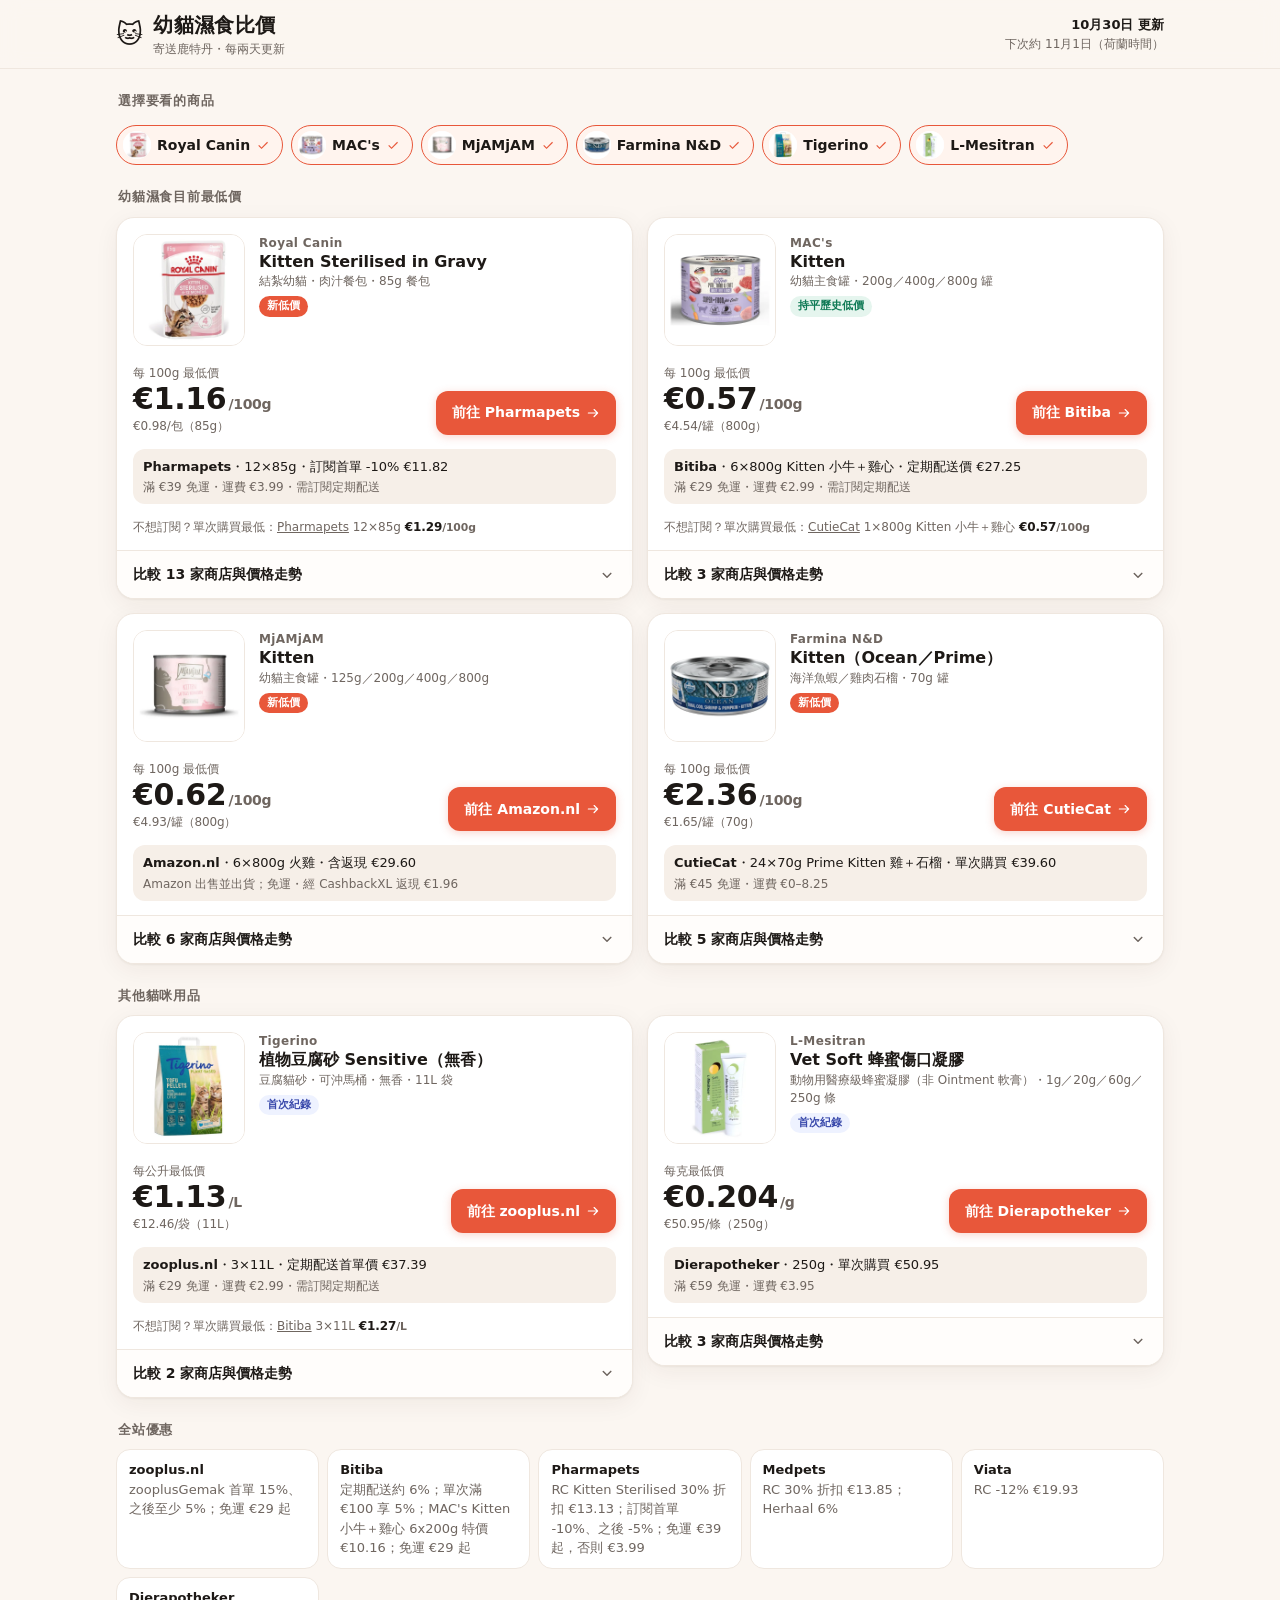
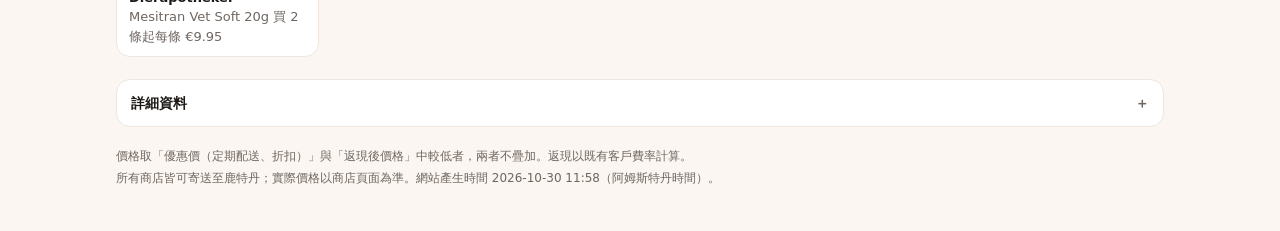
==== docs/index.html @ f4fe1ab0 "更新價格 2026-10-30" ====
<!doctype html>
<html lang="zh-Hant-TW">
<head>
<meta charset="utf-8">
<meta name="viewport" content="width=device-width,initial-scale=1,viewport-fit=cover">
<title>幼貓濕食比價｜每兩天更新</title>
<meta name="130d71a55195f45" content="bb93932e8c13df0b96f4deea7f7178f3" />
<meta name="description" content="追蹤荷蘭各大寵物網店的幼貓濕食價格，每兩天更新一次。最後更新：2026年10月30日">
<meta name="theme-color" content="#fff7f2">
<link rel="icon" href="data:image/svg+xml,<svg xmlns='http://www.w3.org/2000/svg' viewBox='0 0 100 100'><text y='.9em' font-size='90'>🐱</text></svg>">
<link rel="stylesheet" href="assets/style.css?v=202610301158">
</head>
<body>
<header class="top">
  <div class="wrap">
    <div class="brand"><span class="logo" aria-hidden="true">🐱</span><div><h1>幼貓濕食比價</h1><p class="sub">寄送鹿特丹・每兩天更新</p></div></div>
    <div class="updated" id="updated"></div>
  </div>
</header>
<main class="wrap" id="app"><noscript>請開啟 JavaScript 以檢視價格。</noscript></main>
<footer class="wrap foot" id="foot"></footer>
<script id="site-data" type="application/json">{"title":"幼貓濕食比價","updated":"2026-10-30","updated_zh":"2026年10月30日","next_zh":"11月1日","generated_zh":"2026-10-30 11:58","location":"鹿特丹","products":[{"id":"rc_kitten_sterilised_gravy","brand":"Royal Canin","name":"Kitten Sterilised in Gravy","desc":"結紮幼貓・肉汁餐包","pack":"85g 餐包","unit_word":"包","base":"100g","group":"food","image":"assets/products/rc_kitten_sterilised_gravy.webp","date":"2026-10-30","best":{"shop":"Pharmapets","variant":"12x85g","units":12,"unit_g":85,"list_price":13.13,"price":11.82,"unit":0.985,"per100g":1.159,"pb":1.159,"size":"85g","basis":"訂閱首單 -10%","autoship":true,"one_time_unit":1.094,"one_time_per100g":1.287,"one_time_pb":1.287,"conditions":["滿 €39 免運・運費 €3.99","需訂閱定期配送"],"new_customer":null,"in_stock":true,"verified":true,"status":"verified","url":"https://www.pharmapets.nl/royal-canin-kitten-sterilised-12x-85gr.html","detail":"30% 折扣（原價 €18.75）；10/27 缺貨，10/30 有貨"},"one_time_best":{"shop":"Pharmapets","variant":"12x85g","unit":1.094,"unit_g":85,"url":"https://www.pharmapets.nl/royal-canin-kitten-sterilised-12x-85gr.html","per100g":1.287,"pb":1.287},"badge":{"kind":"new_low","text":"新低價","prev":1.275},"history":[{"date":"2026-10-25","unit":1.319,"per100g":1.552,"pb":1.552,"one_time_unit":1.402},{"date":"2026-10-27","unit":1.083,"per100g":1.275,"pb":1.275,"one_time_unit":1.116},{"date":"2026-10-30","unit":0.985,"per100g":1.159,"pb":1.159,"one_time_unit":1.094}],"offers":[{"shop":"Pharmapets","variant":"12x85g","units":12,"unit_g":85,"list_price":13.13,"price":11.82,"unit":0.985,"per100g":1.159,"pb":1.159,"size":"85g","basis":"訂閱首單 -10%","autoship":true,"one_time_unit":1.094,"one_time_per100g":1.287,"one_time_pb":1.287,"conditions":["滿 €39 免運・運費 €3.99","需訂閱定期配送"],"new_customer":null,"in_stock":true,"verified":true,"status":"verified","url":"https://www.pharmapets.nl/royal-canin-kitten-sterilised-12x-85gr.html","detail":"30% 折扣（原價 €18.75）；10/27 缺貨，10/30 有貨"},{"shop":"Medpets","variant":"12x85g","units":12,"unit_g":85,"list_price":13.85,"price":13.0,"unit":1.083,"per100g":1.275,"pb":1.275,"size":"85g","basis":"定期訂購價","autoship":true,"one_time_unit":1.116,"one_time_per100g":1.313,"one_time_pb":1.313,"conditions":["滿 €69 免運・運費 €3.95・最低訂單 €14.95","需訂閱定期配送"],"new_customer":null,"in_stock":true,"verified":true,"status":"verified","url":"https://www.medpets.nl/royal-canin-kitten-sterilised-gravy-maaltijdzakje","detail":"30% 折扣（原價約 €19.79）；最低訂單 €14.95 → 單買 1 盒不能下單"},{"shop":"zooplus.nl","variant":"48x85g","units":48,"unit_g":85,"list_price":76.49,"price":65.02,"unit":1.355,"per100g":1.594,"pb":1.594,"size":"85g","basis":"定期配送首單價","autoship":true,"one_time_unit":1.576,"one_time_per100g":1.854,"one_time_pb":1.854,"conditions":["滿 €29 免運・運費 €2.99","需訂閱定期配送"],"new_customer":{"portal":"CashbackXL","rate_pct":10.0,"unit":1.462,"price":70.17,"per100g":1.72,"pb":1.72},"in_stock":true,"verified":true,"status":"verified","url":"https://www.zooplus.nl/shop/katten/kattenvoer_blik/royal_canin/kitten/1200123","detail":""},{"shop":"Petgamma","variant":"12x85g","units":12,"unit_g":85,"list_price":17.55,"price":16.67,"unit":1.389,"per100g":1.634,"pb":1.634,"size":"85g","basis":"定期配送價","autoship":true,"one_time_unit":1.402,"one_time_per100g":1.649,"one_time_pb":1.649,"conditions":["滿 €50 免運","需訂閱定期配送"],"new_customer":null,"in_stock":true,"verified":true,"status":"verified","url":"https://www.petgamma.com/nl/p/12x-kitten-sterilised-gravy-kattenvoer-nat-85-gr","detail":""},{"shop":"zooplus.nl","variant":"24x85g","units":24,"unit_g":85,"list_price":39.49,"price":33.57,"unit":1.399,"per100g":1.646,"pb":1.646,"size":"85g","basis":"定期配送首單價","autoship":true,"one_time_unit":1.628,"one_time_per100g":1.915,"one_time_pb":1.915,"conditions":["滿 €29 免運・運費 €2.99","需訂閱定期配送"],"new_customer":{"portal":"CashbackXL","rate_pct":10.0,"unit":1.51,"price":36.23,"per100g":1.776,"pb":1.776},"in_stock":true,"verified":true,"status":"verified","url":"https://www.zooplus.nl/shop/katten/kattenvoer_blik/royal_canin/kitten/1200123","detail":""},{"shop":"zooplus.nl","variant":"12x85g","units":12,"unit_g":85,"list_price":19.79,"price":16.82,"unit":1.402,"per100g":1.649,"pb":1.649,"size":"85g","basis":"定期配送首單價","autoship":true,"one_time_unit":1.631,"one_time_per100g":1.919,"one_time_pb":1.919,"conditions":["滿 €29 免運・運費 €2.99","需訂閱定期配送"],"new_customer":{"portal":"CashbackXL","rate_pct":10.0,"unit":1.512,"price":18.15,"per100g":1.779,"pb":1.779},"in_stock":true,"verified":true,"status":"verified","url":"https://www.zooplus.nl/shop/katten/kattenvoer_blik/royal_canin/kitten/1200123","detail":""},{"shop":"Bitiba","variant":"48x85g","units":48,"unit_g":85,"list_price":73.69,"price":69.27,"unit":1.443,"per100g":1.698,"pb":1.698,"size":"85g","basis":"定期配送價","autoship":true,"one_time_unit":1.535,"one_time_per100g":1.806,"one_time_pb":1.806,"conditions":["滿 €29 免運・運費 €2.99","需訂閱定期配送"],"new_customer":null,"in_stock":true,"verified":true,"status":"verified","url":"https://www.bitiba.nl/shop/katten/kattenvoer_blik/royal_canin/kitten/1200128","detail":""},{"shop":"Bitiba","variant":"24x85g","units":24,"unit_g":85,"list_price":37.29,"price":35.05,"unit":1.46,"per100g":1.718,"pb":1.718,"size":"85g","basis":"定期配送價","autoship":true,"one_time_unit":1.554,"one_time_per100g":1.828,"one_time_pb":1.828,"conditions":["滿 €29 免運・運費 €2.99","需訂閱定期配送"],"new_customer":null,"in_stock":true,"verified":true,"status":"verified","url":"https://www.bitiba.nl/shop/katten/kattenvoer_blik/royal_canin/kitten/1200128","detail":""},{"shop":"Bitiba","variant":"12x85g","units":12,"unit_g":85,"list_price":18.99,"price":17.85,"unit":1.488,"per100g":1.75,"pb":1.75,"size":"85g","basis":"定期配送價","autoship":true,"one_time_unit":1.582,"one_time_per100g":1.861,"one_time_pb":1.861,"conditions":["滿 €29 免運・運費 €2.99","需訂閱定期配送"],"new_customer":null,"in_stock":true,"verified":true,"status":"verified","url":"https://www.bitiba.nl/shop/katten/kattenvoer_blik/royal_canin/kitten/1200128","detail":""},{"shop":"Brekz","variant":"48x85g","units":48,"unit_g":85,"list_price":76.35,"price":76.35,"unit":1.591,"per100g":1.871,"pb":1.871,"size":"85g","basis":"單次購買","autoship":false,"one_time_unit":null,"one_time_per100g":null,"one_time_pb":null,"conditions":["滿 €35 免運"],"new_customer":null,"in_stock":true,"verified":true,"status":"verified","url":"https://www.brekz.nl/royal-canin-nat-kattenvoer/royal-canin-kitten-sterilised-in-gravy-natvoer-kat-85-g.html","detail":""},{"shop":"Pets Place","variant":"12x85g","units":12,"unit_g":85,"list_price":19.95,"price":19.15,"unit":1.596,"per100g":1.877,"pb":1.877,"size":"85g","basis":"含返現","autoship":false,"one_time_unit":null,"one_time_per100g":null,"one_time_pb":null,"conditions":["滿 €39 免運","經 ShopBuddies 返現 €0.80"],"new_customer":null,"in_stock":true,"verified":true,"status":"verified","url":"https://www.petsplace.nl/royal-canin-kitten-sterilised-gravy-kitten-kattenvoer-9003579007129-pps","detail":"Kies en mix 3+1 gratis"},{"shop":"Brekz","variant":"24x85g","units":24,"unit_g":85,"list_price":39.19,"price":39.19,"unit":1.633,"per100g":1.921,"pb":1.921,"size":"85g","basis":"單次購買","autoship":false,"one_time_unit":null,"one_time_per100g":null,"one_time_pb":null,"conditions":["滿 €35 免運"],"new_customer":null,"in_stock":true,"verified":true,"status":"verified","url":"https://www.brekz.nl/royal-canin-nat-kattenvoer/royal-canin-kitten-sterilised-in-gravy-natvoer-kat-85-g.html","detail":""},{"shop":"Viata","variant":"12x85g","units":12,"unit_g":85,"list_price":19.93,"price":19.93,"unit":1.661,"per100g":1.954,"pb":1.954,"size":"85g","basis":"單次購買","autoship":false,"one_time_unit":null,"one_time_per100g":null,"one_time_pb":null,"conditions":["滿 €49 免運"],"new_customer":null,"in_stock":true,"verified":true,"status":"verified","url":"https://www.viata.nl/royal-canin-feline-sterilised-kitten-versheidszakjes-12x85-g-nl","detail":"-12%（原價 €22.75）"},{"shop":"Brekz","variant":"12x85g","units":12,"unit_g":85,"list_price":19.99,"price":19.99,"unit":1.666,"per100g":1.96,"pb":1.96,"size":"85g","basis":"單次購買","autoship":false,"one_time_unit":null,"one_time_per100g":null,"one_time_pb":null,"conditions":["滿 €35 免運"],"new_customer":null,"in_stock":true,"verified":true,"status":"verified","url":"https://www.brekz.nl/royal-canin-nat-kattenvoer/royal-canin-kitten-sterilised-in-gravy-natvoer-kat-85-g.html","detail":""},{"shop":"Intratuin","variant":"12x85g","units":12,"unit_g":85,"list_price":19.99,"price":19.99,"unit":1.666,"per100g":1.96,"pb":1.96,"size":"85g","basis":"單次購買","autoship":false,"one_time_unit":null,"one_time_per100g":null,"one_time_pb":null,"conditions":["滿 €40 免運・運費 €4.95"],"new_customer":null,"in_stock":true,"verified":true,"status":"verified","url":"https://www.intratuin.nl/royal-canin-kattenvoer-in-saus-gesteriliseerde-kittens-85-g-12-stuks.html","detail":"新平台（Yi 10/29 提供）"},{"shop":"Amazon.nl","variant":"48x85g","units":48,"unit_g":85,"list_price":87.67,"price":82.24,"unit":1.713,"per100g":2.016,"pb":2.016,"size":"85g","basis":"含返現","autoship":false,"one_time_unit":null,"one_time_per100g":null,"one_time_pb":null,"conditions":["免運","經 CashbackXL 返現 €5.43"],"new_customer":{"portal":"CashbackXL","rate_pct":15.0,"unit":1.6,"price":76.8,"per100g":1.882,"pb":1.882},"in_stock":true,"verified":true,"status":"verified","url":"https://www.amazon.nl/s?k=royal+canin+kitten+sterilised+gravy","detail":""},{"shop":"Diebo","variant":"12x85g","units":12,"unit_g":85,"list_price":15.95,"price":20.9,"unit":1.742,"per100g":2.049,"pb":2.049,"size":"85g","basis":"含運費","autoship":false,"one_time_unit":null,"one_time_per100g":null,"one_time_pb":null,"conditions":["運費 €4.95"],"new_customer":null,"in_stock":true,"verified":true,"status":"verified","url":"https://www.diebo.nl/royal-canin-kattenvoer-kitten-sterilised-gravy-12-x-85-gr","detail":""},{"shop":"Amazon.nl","variant":"12x85g","units":12,"unit_g":85,"list_price":24.94,"price":23.39,"unit":1.949,"per100g":2.293,"pb":2.293,"size":"85g","basis":"含返現","autoship":false,"one_time_unit":null,"one_time_per100g":null,"one_time_pb":null,"conditions":["免運","經 CashbackXL 返現 €1.55"],"new_customer":{"portal":"CashbackXL","rate_pct":15.0,"unit":1.821,"price":21.85,"per100g":2.142,"pb":2.142},"in_stock":true,"verified":true,"status":"verified","url":"https://www.amazon.nl/s?k=royal+canin+kitten+sterilised+gravy","detail":""},{"shop":"Zoolini","variant":"12x85g","units":12,"unit_g":85,"list_price":23.49,"price":23.49,"unit":1.957,"per100g":2.303,"pb":2.303,"size":"85g","basis":"單次購買","autoship":false,"one_time_unit":null,"one_time_per100g":null,"one_time_pb":null,"conditions":["滿 €64.90 免運・運費 €6.90"],"new_customer":null,"in_stock":true,"verified":true,"status":"verified","url":"https://www.zoolini.nl/royal-canin/kitten-sterilised-in-jelly-12x85g?sai=10231","detail":"頁面選 in Saus 版本"},{"shop":"Zooveel","variant":"12x85g","units":12,"unit_g":85,"list_price":16.95,"price":24.15,"unit":2.012,"per100g":2.368,"pb":2.368,"size":"85g","basis":"含運費","autoship":false,"one_time_unit":null,"one_time_per100g":null,"one_time_pb":null,"conditions":["滿 €75 免運・運費 €7.20"],"new_customer":null,"in_stock":true,"verified":true,"status":"verified","url":"https://www.zooveel.nl/kat/natvoer/royal-canin-kattenvoer-kitten-sterilised-gravy-12-x-85-gr","detail":"新平台（Enschede 寵物店，PostNL 寄全荷）"},{"shop":"bol.com（Plaza 賣家）","variant":"12x85g","units":12,"unit_g":85,"list_price":24.93,"price":24.93,"unit":2.078,"per100g":2.444,"pb":2.444,"size":"85g","basis":"單次購買","autoship":false,"one_time_unit":null,"one_time_per100g":null,"one_time_pb":null,"conditions":["依賣家而定"],"new_customer":null,"in_stock":true,"verified":false,"status":"partly_verified","url":"https://www.bol.com/nl/nl/p/royal-canin-kitten-sterilised-gravy-kitten-kattenvoer-12x85-g/9300000064660027/","detail":"bol 擋自動化（403），價格取自 kieskeurig"},{"shop":"Newpharma","variant":"12x85g","units":12,"unit_g":85,"list_price":18.49,"price":25.68,"unit":2.14,"per100g":2.518,"pb":2.518,"size":"85g","basis":"含運費","autoship":false,"one_time_unit":null,"one_time_per100g":null,"one_time_pb":null,"conditions":["運費 €7.19"],"new_customer":null,"in_stock":true,"verified":false,"status":"partly_verified","url":"https://www.kieskeurig.nl/","detail":"價格只見於 kieskeurig"}],"main_count":20,"shop_count":13,"mixed_sizes":false},{"id":"macs_kitten","brand":"MAC's","name":"Kitten","desc":"幼貓主食罐","pack":"200g／400g／800g 罐","unit_word":"罐","base":"100g","group":"food","image":"assets/products/macs_kitten.webp","date":"2026-10-30","best":{"shop":"Bitiba","variant":"6x800g Kitten 小牛＋雞心","units":6,"unit_g":800,"list_price":28.99,"price":27.25,"unit":4.542,"per100g":0.568,"pb":0.568,"size":"800g","basis":"定期配送價","autoship":true,"one_time_unit":4.832,"one_time_per100g":0.604,"one_time_pb":0.604,"conditions":["滿 €29 免運・運費 €2.99","需訂閱定期配送"],"new_customer":null,"in_stock":true,"verified":true,"status":"verified","url":"https://www.bitiba.nl/shop/katten/kattenvoer_blik/macs/249562/579522","detail":""},"one_time_best":{"shop":"CutieCat","variant":"1x800g Kitten 小牛＋雞心","unit":4.55,"unit_g":800,"url":"https://cutiecat.nl/product/macs-kittenvoer-blikjes-800g/","per100g":0.569,"pb":0.569},"badge":{"kind":"at_low","text":"持平歷史低價"},"history":[{"date":"2026-10-25","unit":2.708,"per100g":0.677,"pb":0.677,"one_time_unit":1.693},{"date":"2026-10-27","unit":4.542,"per100g":0.568,"pb":0.568,"one_time_unit":1.693},{"date":"2026-10-30","unit":4.542,"per100g":0.568,"pb":0.568,"one_time_unit":1.693}],"offers":[{"shop":"Bitiba","variant":"6x800g Kitten 小牛＋雞心","units":6,"unit_g":800,"list_price":28.99,"price":27.25,"unit":4.542,"per100g":0.568,"pb":0.568,"size":"800g","basis":"定期配送價","autoship":true,"one_time_unit":4.832,"one_time_per100g":0.604,"one_time_pb":0.604,"conditions":["滿 €29 免運・運費 €2.99","需訂閱定期配送"],"new_customer":null,"in_stock":true,"verified":true,"status":"verified","url":"https://www.bitiba.nl/shop/katten/kattenvoer_blik/macs/249562/579522","detail":""},{"shop":"CutieCat","variant":"1x800g Kitten 小牛＋雞心","units":1,"unit_g":800,"list_price":4.55,"price":4.55,"unit":4.55,"per100g":0.569,"pb":0.569,"size":"800g","basis":"單次購買","autoship":false,"one_time_unit":null,"one_time_per100g":null,"one_time_pb":null,"conditions":["滿 €45 免運・運費 €0–8.25"],"new_customer":null,"in_stock":true,"verified":true,"status":"verified","url":"https://cutiecat.nl/product/macs-kittenvoer-blikjes-800g/","detail":""},{"shop":"CutieCat","variant":"1x800g Kitten 其他口味","units":1,"unit_g":800,"list_price":4.58,"price":4.58,"unit":4.58,"per100g":0.573,"pb":0.573,"size":"800g","basis":"單次購買","autoship":false,"one_time_unit":null,"one_time_per100g":null,"one_time_pb":null,"conditions":["滿 €45 免運・運費 €0–8.25"],"new_customer":null,"in_stock":true,"verified":true,"status":"verified","url":"https://cutiecat.nl/product/macs-kittenvoer-blikjes-800g/","detail":""},{"shop":"CutieCat","variant":"1x400g Kitten 小牛＋雞心","units":1,"unit_g":400,"list_price":2.85,"price":2.85,"unit":2.85,"per100g":0.713,"pb":0.713,"size":"400g","basis":"單次購買","autoship":false,"one_time_unit":null,"one_time_per100g":null,"one_time_pb":null,"conditions":["滿 €45 免運・運費 €0–8.25"],"new_customer":null,"in_stock":true,"verified":true,"status":"verified","url":"https://cutiecat.nl/product/macs-kittenvoer-blikjes-400g/","detail":""},{"shop":"Bitiba","variant":"6x200g Kitten 小牛＋雞心","units":6,"unit_g":200,"list_price":11.29,"price":10.16,"unit":1.693,"per100g":0.847,"pb":0.847,"size":"200g","basis":"購物車折扣","autoship":false,"one_time_unit":null,"one_time_per100g":null,"one_time_pb":null,"conditions":["滿 €29 免運・運費 €2.99"],"new_customer":null,"in_stock":true,"verified":true,"status":"verified","url":"https://www.bitiba.nl/shop/katten/kattenvoer_blik/macs/249562/579519?variantId=579519.6","detail":"特價"},{"shop":"Bitiba","variant":"6x400g Kitten 火雞＋兔","units":6,"unit_g":400,"list_price":22.49,"price":21.14,"unit":3.523,"per100g":0.881,"pb":0.881,"size":"400g","basis":"定期配送價","autoship":true,"one_time_unit":3.748,"one_time_per100g":0.937,"one_time_pb":0.937,"conditions":["滿 €29 免運・運費 €2.99","需訂閱定期配送"],"new_customer":null,"in_stock":true,"verified":true,"status":"verified","url":"https://www.bitiba.nl/shop/katten/kattenvoer_blik/macs/249562/579518","detail":"其他 400g 口味缺貨"},{"shop":"CutieCat","variant":"12x200g Kitten 小牛＋雞心","units":12,"unit_g":200,"list_price":21.49,"price":21.49,"unit":1.791,"per100g":0.895,"pb":0.895,"size":"200g","basis":"單次購買","autoship":false,"one_time_unit":null,"one_time_per100g":null,"one_time_pb":null,"conditions":["滿 €45 免運・運費 €0–8.25"],"new_customer":null,"in_stock":true,"verified":true,"status":"verified","url":"https://cutiecat.nl/product/macs-kitten-natvoer-blikjes-200g/","detail":""},{"shop":"CutieCat","variant":"12x200g Kitten 火雞／牛／鴨","units":12,"unit_g":200,"list_price":21.49,"price":21.49,"unit":1.791,"per100g":0.895,"pb":0.895,"size":"200g","basis":"單次購買","autoship":false,"one_time_unit":null,"one_time_per100g":null,"one_time_pb":null,"conditions":["滿 €45 免運・運費 €0–8.25"],"new_customer":null,"in_stock":true,"verified":true,"status":"verified","url":"https://cutiecat.nl/product/macs-kitten-natvoer-blikjes-200g/","detail":""},{"shop":"zooplus.nl","variant":"6x400g Kitten 火雞＋兔","units":6,"unit_g":400,"list_price":22.49,"price":22.24,"unit":3.707,"per100g":0.927,"pb":0.927,"size":"400g","basis":"含返現","autoship":false,"one_time_unit":null,"one_time_per100g":null,"one_time_pb":null,"conditions":["滿 €29 免運・運費 €2.99","經 ShopBuddies 返現 €0.25"],"new_customer":{"portal":"CashbackXL","rate_pct":10.0,"unit":3.438,"price":20.63,"per100g":0.86,"pb":0.86},"in_stock":true,"verified":true,"status":"verified","url":"https://www.zooplus.nl/shop/katten/kattenvoer_blik/macs_s/mac_s_blikken/444159","detail":""},{"shop":"zooplus.nl","variant":"6x200g Kitten 小牛＋雞心","units":6,"unit_g":200,"list_price":11.29,"price":11.17,"unit":1.862,"per100g":0.931,"pb":0.931,"size":"200g","basis":"含返現","autoship":false,"one_time_unit":null,"one_time_per100g":null,"one_time_pb":null,"conditions":["滿 €29 免運・運費 €2.99","經 ShopBuddies 返現 €0.12"],"new_customer":{"portal":"CashbackXL","rate_pct":10.0,"unit":1.727,"price":10.36,"per100g":0.864,"pb":0.864},"in_stock":true,"verified":true,"status":"verified","url":"https://www.zooplus.nl/shop/katten/kattenvoer_blik/macs_s/mac_s_blikken/444155","detail":""},{"shop":"CutieCat","variant":"1x200g Kitten 小牛＋雞心","units":1,"unit_g":200,"list_price":1.88,"price":1.88,"unit":1.88,"per100g":0.94,"pb":0.94,"size":"200g","basis":"單次購買","autoship":false,"one_time_unit":null,"one_time_per100g":null,"one_time_pb":null,"conditions":["滿 €45 免運・運費 €0–8.25"],"new_customer":null,"in_stock":true,"verified":true,"status":"verified","url":"https://cutiecat.nl/product/macs-kitten-natvoer-blikjes-200g/","detail":""},{"shop":"CutieCat","variant":"1x200g Kitten 火雞／牛／鴨","units":1,"unit_g":200,"list_price":1.88,"price":1.88,"unit":1.88,"per100g":0.94,"pb":0.94,"size":"200g","basis":"單次購買","autoship":false,"one_time_unit":null,"one_time_per100g":null,"one_time_pb":null,"conditions":["滿 €45 免運・運費 €0–8.25"],"new_customer":null,"in_stock":true,"verified":true,"status":"verified","url":"https://cutiecat.nl/product/macs-kitten-natvoer-blikjes-200g/","detail":""},{"shop":"CutieCat","variant":"12x200g Kitten 火雞＋兔","units":12,"unit_g":200,"list_price":23.18,"price":23.18,"unit":1.932,"per100g":0.966,"pb":0.966,"size":"200g","basis":"單次購買","autoship":false,"one_time_unit":null,"one_time_per100g":null,"one_time_pb":null,"conditions":["滿 €45 免運・運費 €0–8.25"],"new_customer":null,"in_stock":true,"verified":true,"status":"verified","url":"https://cutiecat.nl/product/macs-kitten-natvoer-blikjes-200g/","detail":""},{"shop":"Bitiba","variant":"6x200g Kitten","units":6,"unit_g":200,"list_price":12.49,"price":11.74,"unit":1.957,"per100g":0.978,"pb":0.978,"size":"200g","basis":"定期配送價","autoship":true,"one_time_unit":2.082,"one_time_per100g":1.041,"one_time_pb":1.041,"conditions":["滿 €29 免運・運費 €2.99","需訂閱定期配送"],"new_customer":null,"in_stock":true,"verified":true,"status":"verified","url":"https://www.bitiba.nl/shop/katten/kattenvoer_blik/macs/249562/579519?variantId=579519.6","detail":""},{"shop":"Bitiba","variant":"6x200g Kitten 火雞＋兔","units":6,"unit_g":200,"list_price":12.49,"price":11.74,"unit":1.957,"per100g":0.978,"pb":0.978,"size":"200g","basis":"定期配送價","autoship":true,"one_time_unit":2.082,"one_time_per100g":1.041,"one_time_pb":1.041,"conditions":["滿 €29 免運・運費 €2.99","需訂閱定期配送"],"new_customer":null,"in_stock":true,"verified":true,"status":"verified","url":"https://www.bitiba.nl/shop/katten/kattenvoer_blik/macs/249562/579519?variantId=579519.6","detail":""},{"shop":"CutieCat","variant":"1x200g Kitten 火雞＋兔","units":1,"unit_g":200,"list_price":2.02,"price":2.02,"unit":2.02,"per100g":1.01,"pb":1.01,"size":"200g","basis":"單次購買","autoship":false,"one_time_unit":null,"one_time_per100g":null,"one_time_pb":null,"conditions":["滿 €45 免運・運費 €0–8.25"],"new_customer":null,"in_stock":true,"verified":true,"status":"verified","url":"https://cutiecat.nl/product/macs-kitten-natvoer-blikjes-200g/","detail":""},{"shop":"zooplus.nl","variant":"6x200g Kitten 火雞／牛／鴨","units":6,"unit_g":200,"list_price":12.49,"price":12.35,"unit":2.058,"per100g":1.029,"pb":1.029,"size":"200g","basis":"含返現","autoship":false,"one_time_unit":null,"one_time_per100g":null,"one_time_pb":null,"conditions":["滿 €29 免運・運費 €2.99","經 ShopBuddies 返現 €0.14"],"new_customer":{"portal":"CashbackXL","rate_pct":10.0,"unit":1.91,"price":11.46,"per100g":0.955,"pb":0.955},"in_stock":true,"verified":true,"status":"verified","url":"https://www.zooplus.nl/shop/katten/kattenvoer_blik/macs_s/mac_s_blikken/444155","detail":""},{"shop":"zooplus.nl","variant":"6x200g Kitten 火雞＋兔","units":6,"unit_g":200,"list_price":12.49,"price":12.35,"unit":2.058,"per100g":1.029,"pb":1.029,"size":"200g","basis":"含返現","autoship":false,"one_time_unit":null,"one_time_per100g":null,"one_time_pb":null,"conditions":["滿 €29 免運・運費 €2.99","經 ShopBuddies 返現 €0.14"],"new_customer":{"portal":"CashbackXL","rate_pct":10.0,"unit":1.91,"price":11.46,"per100g":0.955,"pb":0.955},"in_stock":true,"verified":true,"status":"verified","url":"https://www.zooplus.nl/shop/katten/kattenvoer_blik/macs_s/mac_s_blikken/444155","detail":""},{"shop":"zooplus.nl","variant":"12x100g 餐包 Kitten 牛＋禽","units":12,"unit_g":100,"list_price":18.19,"price":17.99,"unit":1.499,"per100g":1.499,"pb":1.499,"size":"100g","basis":"含返現","autoship":false,"one_time_unit":null,"one_time_per100g":null,"one_time_pb":null,"conditions":["滿 €29 免運・運費 €2.99","經 ShopBuddies 返現 €0.20"],"new_customer":{"portal":"CashbackXL","rate_pct":10.0,"unit":1.391,"price":16.69,"per100g":1.391,"pb":1.391},"in_stock":false,"verified":true,"status":"verified","url":"https://www.zooplus.nl/shop/katten/kattenvoer_blik/macs_s/2654540","detail":""}],"main_count":18,"shop_count":3,"mixed_sizes":true},{"id":"mjamjam_kitten","brand":"MjAMjAM","name":"Kitten","desc":"幼貓主食罐","pack":"125g／200g／400g／800g","unit_word":"罐","base":"100g","group":"food","image":"assets/products/mjamjam_kitten.webp","date":"2026-10-30","best":{"shop":"Amazon.nl","variant":"6x800g 火雞","units":6,"unit_g":800,"list_price":31.56,"price":29.6,"unit":4.933,"per100g":0.617,"pb":0.617,"size":"800g","basis":"含返現","autoship":false,"one_time_unit":null,"one_time_per100g":null,"one_time_pb":null,"conditions":["Amazon 出售並出貨；免運","經 CashbackXL 返現 €1.96"],"new_customer":{"portal":"CashbackXL","rate_pct":15.0,"unit":4.608,"price":27.65,"per100g":0.576,"pb":0.576},"in_stock":true,"verified":true,"status":"verified","url":"https://www.amazon.nl/dp/B0BMQFQ836","detail":"Kitten goed kalkoen met zalmolie"},"one_time_best":null,"badge":{"kind":"new_low","text":"新低價","prev":0.948},"history":[{"date":"2026-10-25","unit":2.113,"per100g":1.057,"pb":1.057,"one_time_unit":2.248},{"date":"2026-10-27","unit":1.895,"per100g":0.948,"pb":0.948,"one_time_unit":2.016},{"date":"2026-10-30","unit":4.933,"per100g":0.617,"pb":0.617,"one_time_unit":2.049}],"offers":[{"shop":"Amazon.nl","variant":"6x800g 火雞","units":6,"unit_g":800,"list_price":31.56,"price":29.6,"unit":4.933,"per100g":0.617,"pb":0.617,"size":"800g","basis":"含返現","autoship":false,"one_time_unit":null,"one_time_per100g":null,"one_time_pb":null,"conditions":["Amazon 出售並出貨；免運","經 CashbackXL 返現 €1.96"],"new_customer":{"portal":"CashbackXL","rate_pct":15.0,"unit":4.608,"price":27.65,"per100g":0.576,"pb":0.576},"in_stock":true,"verified":true,"status":"verified","url":"https://www.amazon.nl/dp/B0BMQFQ836","detail":"Kitten goed kalkoen met zalmolie"},{"shop":"Bitiba","variant":"24x800g 小牛肉","units":24,"unit_g":800,"list_price":126.99,"price":119.37,"unit":4.974,"per100g":0.622,"pb":0.622,"size":"800g","basis":"定期配送價","autoship":true,"one_time_unit":5.291,"one_time_per100g":0.661,"one_time_pb":0.661,"conditions":["滿 €29 免運・運費 €2.99","需訂閱定期配送"],"new_customer":null,"in_stock":true,"verified":true,"status":"verified","url":"https://www.bitiba.nl/shop/katten/kattenvoer_blik/mjamjam/1750485","detail":"10/30 新增規格（Voordeelpakket）"},{"shop":"Bitiba","variant":"24x800g 雞肉","units":24,"unit_g":800,"list_price":126.99,"price":119.37,"unit":4.974,"per100g":0.622,"pb":0.622,"size":"800g","basis":"定期配送價","autoship":true,"one_time_unit":5.291,"one_time_per100g":0.661,"one_time_pb":0.661,"conditions":["滿 €29 免運・運費 €2.99","需訂閱定期配送"],"new_customer":null,"in_stock":true,"verified":true,"status":"verified","url":"https://www.bitiba.nl/shop/katten/kattenvoer_blik/mjamjam/1750485","detail":"10/30 新增規格（Voordeelpakket）"},{"shop":"Amazon.nl","variant":"6x800g 小牛肉","units":6,"unit_g":800,"list_price":32.49,"price":30.48,"unit":5.08,"per100g":0.635,"pb":0.635,"size":"800g","basis":"含返現","autoship":false,"one_time_unit":null,"one_time_per100g":null,"one_time_pb":null,"conditions":["Amazon 出售並出貨；免運","經 CashbackXL 返現 €2.01"],"new_customer":{"portal":"CashbackXL","rate_pct":15.0,"unit":4.743,"price":28.46,"per100g":0.593,"pb":0.593},"in_stock":true,"verified":true,"status":"verified","url":"https://www.amazon.nl/dp/B08MM2L42D","detail":"EAN 4260512873837"},{"shop":"Bitiba","variant":"6x800g 小牛肉","units":6,"unit_g":800,"list_price":32.49,"price":30.54,"unit":5.09,"per100g":0.636,"pb":0.636,"size":"800g","basis":"定期配送價","autoship":true,"one_time_unit":5.415,"one_time_per100g":0.677,"one_time_pb":0.677,"conditions":["滿 €29 免運・運費 €2.99","需訂閱定期配送"],"new_customer":null,"in_stock":true,"verified":true,"status":"verified","url":"https://www.bitiba.nl/shop/katten/kattenvoer_blik/mjamjam/1750485","detail":"10/30 新增規格"},{"shop":"Bitiba","variant":"6x800g 雞肉","units":6,"unit_g":800,"list_price":32.49,"price":30.54,"unit":5.09,"per100g":0.636,"pb":0.636,"size":"800g","basis":"定期配送價","autoship":true,"one_time_unit":5.415,"one_time_per100g":0.677,"one_time_pb":0.677,"conditions":["滿 €29 免運・運費 €2.99","需訂閱定期配送"],"new_customer":null,"in_stock":true,"verified":true,"status":"verified","url":"https://www.bitiba.nl/shop/katten/kattenvoer_blik/mjamjam/1750485","detail":"10/30 新增規格"},{"shop":"zooplus.nl","variant":"24x800g 小牛肉","units":24,"unit_g":800,"list_price":127.99,"price":126.58,"unit":5.274,"per100g":0.659,"pb":0.659,"size":"800g","basis":"含返現","autoship":false,"one_time_unit":null,"one_time_per100g":null,"one_time_pb":null,"conditions":["滿 €29 免運・運費 €2.99","經 ShopBuddies 返現 €1.41"],"new_customer":{"portal":"CashbackXL","rate_pct":10.0,"unit":4.892,"price":117.41,"per100g":0.612,"pb":0.612},"in_stock":true,"verified":true,"status":"verified","url":"https://www.zooplus.nl/shop/katten/kattenvoer_blik/mjamjam_natvoer/1579186","detail":"10/30 新增規格（Voordeelpakket）"},{"shop":"zooplus.nl","variant":"24x800g 雞肉","units":24,"unit_g":800,"list_price":127.99,"price":126.58,"unit":5.274,"per100g":0.659,"pb":0.659,"size":"800g","basis":"含返現","autoship":false,"one_time_unit":null,"one_time_per100g":null,"one_time_pb":null,"conditions":["滿 €29 免運・運費 €2.99","經 ShopBuddies 返現 €1.41"],"new_customer":{"portal":"CashbackXL","rate_pct":10.0,"unit":4.892,"price":117.41,"per100g":0.612,"pb":0.612},"in_stock":true,"verified":true,"status":"verified","url":"https://www.zooplus.nl/shop/katten/kattenvoer_blik/mjamjam_natvoer/1579186","detail":"10/30 新增規格（Voordeelpakket）"},{"shop":"zooplus.nl","variant":"6x800g 小牛肉","units":6,"unit_g":800,"list_price":32.49,"price":32.13,"unit":5.355,"per100g":0.669,"pb":0.669,"size":"800g","basis":"含返現","autoship":false,"one_time_unit":null,"one_time_per100g":null,"one_time_pb":null,"conditions":["滿 €29 免運・運費 €2.99","經 ShopBuddies 返現 €0.36"],"new_customer":{"portal":"CashbackXL","rate_pct":10.0,"unit":4.967,"price":29.8,"per100g":0.621,"pb":0.621},"in_stock":true,"verified":true,"status":"verified","url":"https://www.zooplus.nl/shop/katten/kattenvoer_blik/mjamjam_natvoer/1579186","detail":"10/30 新增規格"},{"shop":"zooplus.nl","variant":"6x800g 雞肉","units":6,"unit_g":800,"list_price":32.49,"price":32.13,"unit":5.355,"per100g":0.669,"pb":0.669,"size":"800g","basis":"含返現","autoship":false,"one_time_unit":null,"one_time_per100g":null,"one_time_pb":null,"conditions":["滿 €29 免運・運費 €2.99","經 ShopBuddies 返現 €0.36"],"new_customer":{"portal":"CashbackXL","rate_pct":10.0,"unit":4.967,"price":29.8,"per100g":0.621,"pb":0.621},"in_stock":true,"verified":true,"status":"verified","url":"https://www.zooplus.nl/shop/katten/kattenvoer_blik/mjamjam_natvoer/1579186","detail":"10/30 新增規格"},{"shop":"Amazon.nl","variant":"6x400g 小牛肉","units":6,"unit_g":400,"list_price":20.4,"price":19.14,"unit":3.19,"per100g":0.797,"pb":0.797,"size":"400g","basis":"含返現","autoship":false,"one_time_unit":null,"one_time_per100g":null,"one_time_pb":null,"conditions":["Amazon 出售並出貨；免運","經 CashbackXL 返現 €1.26"],"new_customer":{"portal":"CashbackXL","rate_pct":15.0,"unit":2.978,"price":17.87,"per100g":0.745,"pb":0.745},"in_stock":true,"verified":true,"status":"verified","url":"https://www.amazon.nl/dp/B08MM2L42D","detail":""},{"shop":"Amazon.nl","variant":"6x400g 火雞","units":6,"unit_g":400,"list_price":20.97,"price":19.67,"unit":3.278,"per100g":0.82,"pb":0.82,"size":"400g","basis":"含返現","autoship":false,"one_time_unit":null,"one_time_per100g":null,"one_time_pb":null,"conditions":["Amazon 出售並出貨；免運","經 CashbackXL 返現 €1.30"],"new_customer":{"portal":"CashbackXL","rate_pct":15.0,"unit":3.062,"price":18.37,"per100g":0.765,"pb":0.765},"in_stock":true,"verified":true,"status":"verified","url":"https://www.amazon.nl/dp/B0BMQFQ836","detail":""},{"shop":"Bitiba","variant":"24x400g 小牛肉","units":24,"unit_g":400,"list_price":86.19,"price":81.02,"unit":3.376,"per100g":0.844,"pb":0.844,"size":"400g","basis":"定期配送價","autoship":true,"one_time_unit":3.591,"one_time_per100g":0.898,"one_time_pb":0.898,"conditions":["滿 €29 免運・運費 €2.99","需訂閱定期配送"],"new_customer":null,"in_stock":true,"verified":true,"status":"verified","url":"https://www.bitiba.nl/shop/katten/kattenvoer_blik/mjamjam/1750490","detail":"10/30 新增規格"},{"shop":"Zoolini","variant":"1x800g 小牛肉","units":1,"unit_g":800,"list_price":6.79,"price":6.79,"unit":6.79,"per100g":0.849,"pb":0.849,"size":"800g","basis":"單次購買","autoship":false,"one_time_unit":null,"one_time_per100g":null,"one_time_pb":null,"conditions":["滿 €64.90 免運・運費 €6.90"],"new_customer":null,"in_stock":true,"verified":true,"status":"verified","url":"https://www.zoolini.nl/mjamjam/kitten-kalfsvlees-en-zalmolie","detail":""},{"shop":"Bitiba","variant":"6x400g 小牛肉","units":6,"unit_g":400,"list_price":21.99,"price":20.67,"unit":3.445,"per100g":0.861,"pb":0.861,"size":"400g","basis":"定期配送價","autoship":true,"one_time_unit":3.665,"one_time_per100g":0.916,"one_time_pb":0.916,"conditions":["滿 €29 免運・運費 €2.99","需訂閱定期配送"],"new_customer":null,"in_stock":true,"verified":true,"status":"verified","url":"https://www.bitiba.nl/shop/katten/kattenvoer_blik/mjamjam/1750490","detail":"10/30 新增規格"},{"shop":"Zoolini","variant":"1x800g 雞肉","units":1,"unit_g":800,"list_price":6.89,"price":6.89,"unit":6.89,"per100g":0.861,"pb":0.861,"size":"800g","basis":"單次購買","autoship":false,"one_time_unit":null,"one_time_per100g":null,"one_time_pb":null,"conditions":["滿 €64.90 免運・運費 €6.90"],"new_customer":null,"in_stock":true,"verified":true,"status":"verified","url":"https://www.zoolini.nl/mjamjam/kitten-kip-en-zalmolie","detail":""},{"shop":"Bitiba","variant":"24x400g 雞肉","units":24,"unit_g":400,"list_price":89.69,"price":84.31,"unit":3.513,"per100g":0.878,"pb":0.878,"size":"400g","basis":"定期配送價","autoship":true,"one_time_unit":3.737,"one_time_per100g":0.934,"one_time_pb":0.934,"conditions":["滿 €29 免運・運費 €2.99","需訂閱定期配送"],"new_customer":null,"in_stock":true,"verified":true,"status":"verified","url":"https://www.bitiba.nl/shop/katten/kattenvoer_blik/mjamjam/1750490","detail":"10/30 新增規格"},{"shop":"Bitiba","variant":"6x400g 雞肉","units":6,"unit_g":400,"list_price":22.99,"price":21.61,"unit":3.602,"per100g":0.9,"pb":0.9,"size":"400g","basis":"定期配送價","autoship":true,"one_time_unit":3.832,"one_time_per100g":0.958,"one_time_pb":0.958,"conditions":["滿 €29 免運・運費 €2.99","需訂閱定期配送"],"new_customer":null,"in_stock":true,"verified":true,"status":"verified","url":"https://www.bitiba.nl/shop/katten/kattenvoer_blik/mjamjam/1750490","detail":"10/30 新增規格"},{"shop":"zooplus.nl","variant":"24x400g 小牛肉","units":24,"unit_g":400,"list_price":89.99,"price":89.0,"unit":3.708,"per100g":0.927,"pb":0.927,"size":"400g","basis":"含返現","autoship":false,"one_time_unit":null,"one_time_per100g":null,"one_time_pb":null,"conditions":["滿 €29 免運・運費 €2.99","經 ShopBuddies 返現 €0.99"],"new_customer":{"portal":"CashbackXL","rate_pct":10.0,"unit":3.44,"price":82.55,"per100g":0.86,"pb":0.86},"in_stock":true,"verified":true,"status":"verified","url":"https://www.zooplus.nl/shop/katten/kattenvoer_blik/mjamjam_natvoer/1579450","detail":"10/30 新增規格"},{"shop":"zooplus.nl","variant":"24x400g 雞肉","units":24,"unit_g":400,"list_price":89.99,"price":89.0,"unit":3.708,"per100g":0.927,"pb":0.927,"size":"400g","basis":"含返現","autoship":false,"one_time_unit":null,"one_time_per100g":null,"one_time_pb":null,"conditions":["滿 €29 免運・運費 €2.99","經 ShopBuddies 返現 €0.99"],"new_customer":{"portal":"CashbackXL","rate_pct":10.0,"unit":3.44,"price":82.55,"per100g":0.86,"pb":0.86},"in_stock":true,"verified":true,"status":"verified","url":"https://www.zooplus.nl/shop/katten/kattenvoer_blik/mjamjam_natvoer/1579450","detail":"10/30 新增規格"},{"shop":"zooplus.nl","variant":"6x400g 小牛肉","units":6,"unit_g":400,"list_price":22.99,"price":22.74,"unit":3.79,"per100g":0.947,"pb":0.947,"size":"400g","basis":"含返現","autoship":false,"one_time_unit":null,"one_time_per100g":null,"one_time_pb":null,"conditions":["滿 €29 免運・運費 €2.99","經 ShopBuddies 返現 €0.25"],"new_customer":{"portal":"CashbackXL","rate_pct":10.0,"unit":3.515,"price":21.09,"per100g":0.879,"pb":0.879},"in_stock":true,"verified":true,"status":"verified","url":"https://www.zooplus.nl/shop/katten/kattenvoer_blik/mjamjam_natvoer/1579450","detail":"10/30 新增規格"},{"shop":"zooplus.nl","variant":"6x400g 雞肉","units":6,"unit_g":400,"list_price":22.99,"price":22.74,"unit":3.79,"per100g":0.947,"pb":0.947,"size":"400g","basis":"含返現","autoship":false,"one_time_unit":null,"one_time_per100g":null,"one_time_pb":null,"conditions":["滿 €29 免運・運費 €2.99","經 ShopBuddies 返現 €0.25"],"new_customer":{"portal":"CashbackXL","rate_pct":10.0,"unit":3.515,"price":21.09,"per100g":0.879,"pb":0.879},"in_stock":true,"verified":true,"status":"verified","url":"https://www.zooplus.nl/shop/katten/kattenvoer_blik/mjamjam_natvoer/1579450","detail":"10/30 新增規格"},{"shop":"Bitiba","variant":"24x200g 雞肉","units":24,"unit_g":200,"list_price":49.89,"price":46.9,"unit":1.954,"per100g":0.977,"pb":0.977,"size":"200g","basis":"定期配送價","autoship":true,"one_time_unit":2.079,"one_time_per100g":1.04,"one_time_pb":1.04,"conditions":["滿 €29 免運・運費 €2.99","需訂閱定期配送"],"new_customer":null,"in_stock":true,"verified":true,"status":"verified","url":"https://www.bitiba.nl/shop/katten/kattenvoer_blik/mjamjam/1750480","detail":""},{"shop":"Bitiba","variant":"6x200g 雞肉","units":6,"unit_g":200,"list_price":12.99,"price":12.21,"unit":2.035,"per100g":1.018,"pb":1.018,"size":"200g","basis":"定期配送價","autoship":true,"one_time_unit":2.165,"one_time_per100g":1.083,"one_time_pb":1.083,"conditions":["滿 €29 免運・運費 €2.99","需訂閱定期配送"],"new_customer":null,"in_stock":true,"verified":true,"status":"verified","url":"https://www.bitiba.nl/shop/katten/kattenvoer_blik/mjamjam/1750480","detail":""},{"shop":"zooplus.nl","variant":"24x200g 小牛肉","units":24,"unit_g":200,"list_price":49.99,"price":49.44,"unit":2.06,"per100g":1.03,"pb":1.03,"size":"200g","basis":"含返現","autoship":false,"one_time_unit":null,"one_time_per100g":null,"one_time_pb":null,"conditions":["滿 €29 免運・運費 €2.99","經 ShopBuddies 返現 €0.55"],"new_customer":{"portal":"CashbackXL","rate_pct":10.0,"unit":1.911,"price":45.86,"per100g":0.956,"pb":0.956},"in_stock":true,"verified":true,"status":"verified","url":"https://www.zooplus.nl/shop/katten/kattenvoer_blik/mjamjam_natvoer/1578995","detail":""},{"shop":"zooplus.nl","variant":"24x200g 雞肉","units":24,"unit_g":200,"list_price":49.99,"price":49.44,"unit":2.06,"per100g":1.03,"pb":1.03,"size":"200g","basis":"含返現","autoship":false,"one_time_unit":null,"one_time_per100g":null,"one_time_pb":null,"conditions":["滿 €29 免運・運費 €2.99","經 ShopBuddies 返現 €0.55"],"new_customer":{"portal":"CashbackXL","rate_pct":10.0,"unit":1.911,"price":45.86,"per100g":0.956,"pb":0.956},"in_stock":true,"verified":true,"status":"verified","url":"https://www.zooplus.nl/shop/katten/kattenvoer_blik/mjamjam_natvoer/1578995","detail":""},{"shop":"Bitiba","variant":"Mixpack 6x200g","units":6,"unit_g":200,"list_price":13.29,"price":12.49,"unit":2.082,"per100g":1.041,"pb":1.041,"size":"200g","basis":"定期配送價","autoship":true,"one_time_unit":2.215,"one_time_per100g":1.107,"one_time_pb":1.107,"conditions":["滿 €29 免運・運費 €2.99","需訂閱定期配送"],"new_customer":null,"in_stock":true,"verified":true,"status":"verified","url":"https://www.bitiba.nl/shop/katten/kattenvoer_blik/mjamjam/1750481","detail":""},{"shop":"zooplus.nl","variant":"6x200g 小牛肉","units":6,"unit_g":200,"list_price":12.99,"price":12.85,"unit":2.142,"per100g":1.071,"pb":1.071,"size":"200g","basis":"含返現","autoship":false,"one_time_unit":null,"one_time_per100g":null,"one_time_pb":null,"conditions":["滿 €29 免運・運費 €2.99","經 ShopBuddies 返現 €0.14"],"new_customer":{"portal":"CashbackXL","rate_pct":10.0,"unit":1.987,"price":11.92,"per100g":0.994,"pb":0.994},"in_stock":true,"verified":true,"status":"verified","url":"https://www.zooplus.nl/shop/katten/kattenvoer_blik/mjamjam_natvoer/1578995","detail":""},{"shop":"zooplus.nl","variant":"6x200g 雞肉","units":6,"unit_g":200,"list_price":12.99,"price":12.85,"unit":2.142,"per100g":1.071,"pb":1.071,"size":"200g","basis":"含返現","autoship":false,"one_time_unit":null,"one_time_per100g":null,"one_time_pb":null,"conditions":["滿 €29 免運・運費 €2.99","經 ShopBuddies 返現 €0.14"],"new_customer":{"portal":"CashbackXL","rate_pct":10.0,"unit":1.987,"price":11.92,"per100g":0.994,"pb":0.994},"in_stock":true,"verified":true,"status":"verified","url":"https://www.zooplus.nl/shop/katten/kattenvoer_blik/mjamjam_natvoer/1578995","detail":""},{"shop":"Zoolini","variant":"1x400g 小牛肉","units":1,"unit_g":400,"list_price":4.49,"price":4.49,"unit":4.49,"per100g":1.123,"pb":1.123,"size":"400g","basis":"單次購買","autoship":false,"one_time_unit":null,"one_time_per100g":null,"one_time_pb":null,"conditions":["滿 €64.90 免運・運費 €6.90"],"new_customer":null,"in_stock":true,"verified":true,"status":"verified","url":"https://www.zoolini.nl/mjamjam/kitten-kalfsvlees-en-zalmolie","detail":""},{"shop":"CutieCat","variant":"1x200g（4 種口味）","units":1,"unit_g":200,"list_price":2.25,"price":2.25,"unit":2.25,"per100g":1.125,"pb":1.125,"size":"200g","basis":"單次購買","autoship":false,"one_time_unit":null,"one_time_per100g":null,"one_time_pb":null,"conditions":["滿 €45 免運・運費 €0–8.25"],"new_customer":null,"in_stock":true,"verified":true,"status":"verified","url":"https://cutiecat.nl/product/mjamjam-kitten-blikje-200g/","detail":""},{"shop":"Zoolini","variant":"1x400g 雞肉","units":1,"unit_g":400,"list_price":4.59,"price":4.59,"unit":4.59,"per100g":1.147,"pb":1.147,"size":"400g","basis":"單次購買","autoship":false,"one_time_unit":null,"one_time_per100g":null,"one_time_pb":null,"conditions":["滿 €64.90 免運・運費 €6.90"],"new_customer":null,"in_stock":true,"verified":true,"status":"verified","url":"https://www.zoolini.nl/mjamjam/kitten-kip-en-zalmolie","detail":""},{"shop":"zooplus.nl","variant":"Mixpack 6x200g","units":6,"unit_g":200,"list_price":13.99,"price":13.84,"unit":2.307,"per100g":1.153,"pb":1.153,"size":"200g","basis":"含返現","autoship":false,"one_time_unit":null,"one_time_per100g":null,"one_time_pb":null,"conditions":["滿 €29 免運・運費 €2.99","經 ShopBuddies 返現 €0.15"],"new_customer":{"portal":"CashbackXL","rate_pct":10.0,"unit":2.138,"price":12.83,"per100g":1.069,"pb":1.069},"in_stock":true,"verified":true,"status":"verified","url":"https://www.zooplus.nl/shop/katten/kattenvoer_blik/mjamjam_natvoer/1579502","detail":""},{"shop":"Zoolini","variant":"1x200g 小牛肉","units":1,"unit_g":200,"list_price":2.53,"price":2.53,"unit":2.53,"per100g":1.265,"pb":1.265,"size":"200g","basis":"單次購買","autoship":false,"one_time_unit":null,"one_time_per100g":null,"one_time_pb":null,"conditions":["滿 €64.90 免運・運費 €6.90"],"new_customer":null,"in_stock":true,"verified":true,"status":"verified","url":"https://www.zoolini.nl/mjamjam/kitten-kalfsvlees-en-zalmolie","detail":""},{"shop":"Zoolini","variant":"1x200g 雞肉","units":1,"unit_g":200,"list_price":2.89,"price":2.89,"unit":2.89,"per100g":1.445,"pb":1.445,"size":"200g","basis":"單次購買","autoship":false,"one_time_unit":null,"one_time_per100g":null,"one_time_pb":null,"conditions":["滿 €64.90 免運・運費 €6.90"],"new_customer":null,"in_stock":true,"verified":true,"status":"verified","url":"https://www.zoolini.nl/mjamjam/kitten-kip-en-zalmolie","detail":""},{"shop":"Medpets","variant":"24x125g 擠壓袋 雞肉","units":24,"unit_g":125,"list_price":50.85,"price":47.8,"unit":1.992,"per100g":1.593,"pb":1.593,"size":"125g","basis":"定期訂購價","autoship":true,"one_time_unit":2.049,"one_time_per100g":1.639,"one_time_pb":1.639,"conditions":["滿 €69 免運・運費 €3.95・最低訂單 €14.95","需訂閱定期配送"],"new_customer":null,"in_stock":true,"verified":true,"status":"verified","url":"https://www.medpets.nl/mjamjam-natvoer-knijpzakje-kitten","detail":"新平台（MjAMjAM）"},{"shop":"Medpets","variant":"12x125g 擠壓袋 雞肉","units":12,"unit_g":125,"list_price":25.95,"price":24.4,"unit":2.033,"per100g":1.627,"pb":1.627,"size":"125g","basis":"定期訂購價","autoship":true,"one_time_unit":2.091,"one_time_per100g":1.673,"one_time_pb":1.673,"conditions":["滿 €69 免運・運費 €3.95・最低訂單 €14.95","需訂閱定期配送"],"new_customer":null,"in_stock":true,"verified":true,"status":"verified","url":"https://www.medpets.nl/mjamjam-natvoer-knijpzakje-kitten","detail":"新平台（MjAMjAM）"},{"shop":"zooplus.nl","variant":"12x125g 試吃組（3 種）","units":12,"unit_g":125,"list_price":25.49,"price":25.21,"unit":2.101,"per100g":1.681,"pb":1.681,"size":"125g","basis":"含返現","autoship":false,"one_time_unit":null,"one_time_per100g":null,"one_time_pb":null,"conditions":["滿 €29 免運・運費 €2.99","經 ShopBuddies 返現 €0.28"],"new_customer":{"portal":"CashbackXL","rate_pct":10.0,"unit":1.948,"price":23.38,"per100g":1.558,"pb":1.558},"in_stock":true,"verified":true,"status":"verified","url":"https://www.zooplus.nl/shop/katten/kattenvoer_blik/mjamjam_natvoer/1579448","detail":""}],"main_count":38,"shop_count":6,"mixed_sizes":true},{"id":"farmina_nd_ocean_kitten","brand":"Farmina N&D","name":"Kitten（Ocean／Prime）","desc":"海洋魚蝦／雞肉石榴","pack":"70g 罐","unit_word":"罐","base":"100g","group":"food","image":"assets/products/farmina_nd_ocean_kitten.webp","date":"2026-10-30","best":{"shop":"CutieCat","variant":"24x70g Prime Kitten 雞＋石榴","units":24,"unit_g":70,"list_price":39.6,"price":39.6,"unit":1.65,"per100g":2.357,"pb":2.357,"size":"70g","basis":"單次購買","autoship":false,"one_time_unit":null,"one_time_per100g":null,"one_time_pb":null,"conditions":["滿 €45 免運・運費 €0–8.25"],"new_customer":null,"in_stock":true,"verified":true,"status":"verified","url":"https://cutiecat.nl/product/farmina-nd-prime-kitten-natvoer-70g/","detail":"10/27 缺貨；10/30 加入購物車成功＝有貨"},"one_time_best":null,"badge":{"kind":"new_low","text":"新低價","prev":2.38},"history":[{"date":"2026-10-25","unit":1.666,"per100g":2.38,"pb":2.38,"one_time_unit":1.666},{"date":"2026-10-27","unit":1.666,"per100g":2.38,"pb":2.38,"one_time_unit":1.666},{"date":"2026-10-30","unit":1.65,"per100g":2.357,"pb":2.357,"one_time_unit":1.65}],"offers":[{"shop":"CutieCat","variant":"24x70g Prime Kitten 雞＋石榴","units":24,"unit_g":70,"list_price":39.6,"price":39.6,"unit":1.65,"per100g":2.357,"pb":2.357,"size":"70g","basis":"單次購買","autoship":false,"one_time_unit":null,"one_time_per100g":null,"one_time_pb":null,"conditions":["滿 €45 免運・運費 €0–8.25"],"new_customer":null,"in_stock":true,"verified":true,"status":"verified","url":"https://cutiecat.nl/product/farmina-nd-prime-kitten-natvoer-70g/","detail":"10/27 缺貨；10/30 加入購物車成功＝有貨"},{"shop":"CutieCat","variant":"24x70g Ocean","units":24,"unit_g":70,"list_price":39.99,"price":39.99,"unit":1.666,"per100g":2.38,"pb":2.38,"size":"70g","basis":"單次購買","autoship":false,"one_time_unit":null,"one_time_per100g":null,"one_time_pb":null,"conditions":["滿 €45 免運・運費 €0–8.25"],"new_customer":null,"in_stock":true,"verified":true,"status":"verified","url":"https://cutiecat.nl/product/farmina-nd-ocean-kitten-natvoer/","detail":""},{"shop":"CutieCat","variant":"1x70g Prime Kitten 雞＋石榴","units":1,"unit_g":70,"list_price":1.69,"price":1.69,"unit":1.69,"per100g":2.414,"pb":2.414,"size":"70g","basis":"單次購買","autoship":false,"one_time_unit":null,"one_time_per100g":null,"one_time_pb":null,"conditions":["滿 €45 免運・運費 €0–8.25"],"new_customer":null,"in_stock":true,"verified":true,"status":"verified","url":"https://cutiecat.nl/product/farmina-nd-prime-kitten-natvoer-70g/","detail":""},{"shop":"CutieCat","variant":"1x70g Ocean","units":1,"unit_g":70,"list_price":1.79,"price":1.79,"unit":1.79,"per100g":2.557,"pb":2.557,"size":"70g","basis":"單次購買","autoship":false,"one_time_unit":null,"one_time_per100g":null,"one_time_pb":null,"conditions":["滿 €45 免運・運費 €0–8.25"],"new_customer":null,"in_stock":true,"verified":true,"status":"verified","url":"https://cutiecat.nl/product/farmina-nd-ocean-kitten-natvoer/","detail":""},{"shop":"Zoomalia.nl","variant":"12x70g Ocean（組合）","units":12,"unit_g":70,"list_price":21.48,"price":21.48,"unit":1.79,"per100g":2.557,"pb":2.557,"size":"70g","basis":"單次購買","autoship":false,"one_time_unit":null,"one_time_per100g":null,"one_time_pb":null,"conditions":["滿 €49 免運"],"new_customer":null,"in_stock":true,"verified":true,"status":"verified","url":"https://www.zoomalia.nl/dierenwinkel/farmina-n-d-ocean-tonijn-kabeljauw-garnalen-pompoen-voor-kitten-p-145245.html","detail":"首單 -€5"},{"shop":"Zoomalia.nl","variant":"1x70g Ocean","units":1,"unit_g":70,"list_price":1.99,"price":1.99,"unit":1.99,"per100g":2.843,"pb":2.843,"size":"70g","basis":"單次購買","autoship":false,"one_time_unit":null,"one_time_per100g":null,"one_time_pb":null,"conditions":["滿 €49 免運"],"new_customer":null,"in_stock":true,"verified":true,"status":"verified","url":"https://www.zoomalia.nl/dierenwinkel/farmina-n-d-ocean-tonijn-kabeljauw-garnalen-pompoen-voor-kitten-p-145245.html","detail":"首單 -€5"},{"shop":"Catsclusive","variant":"24x70g Ocean","units":24,"unit_g":70,"list_price":48.0,"price":48.0,"unit":2.0,"per100g":2.857,"pb":2.857,"size":"70g","basis":"單次購買","autoship":false,"one_time_unit":null,"one_time_per100g":null,"one_time_pb":null,"conditions":["滿 €65 免運"],"new_customer":null,"in_stock":true,"verified":true,"status":"verified","url":"https://www.catsclusive.nl/farmina-natvoer/nd-ocean-kitten-tonijn-kabeljauw-garnaal-pompoen-24-x-70-gram","detail":""},{"shop":"Farmina 官方 eshop","variant":"24x70g Ocean","units":24,"unit_g":70,"list_price":48.0,"price":48.0,"unit":2.0,"per100g":2.857,"pb":2.857,"size":"70g","basis":"單次購買","autoship":false,"one_time_unit":null,"one_time_per100g":null,"one_time_pb":null,"conditions":["運費未知"],"new_customer":null,"in_stock":true,"verified":true,"status":"verified","url":"https://www.farmina.com/nl/eshop/kattenvoeding/n&d-ocean-/698-tonijn,-kabeljauw,-garnaal-&-pompoen-kitten-natvoer.html","detail":""},{"shop":"Farmina 官方 eshop","variant":"24x70g Prime Kitten 雞＋石榴","units":24,"unit_g":70,"list_price":48.0,"price":48.0,"unit":2.0,"per100g":2.857,"pb":2.857,"size":"70g","basis":"單次購買","autoship":false,"one_time_unit":null,"one_time_per100g":null,"one_time_pb":null,"conditions":["運費未知"],"new_customer":null,"in_stock":true,"verified":true,"status":"verified","url":"https://www.farmina.com/nl/eshop/kattenvoeding/n&d-prime/498-kip-&-granaatappel-kitten-natvoer.html","detail":"10/27 €52.80"},{"shop":"Medpets","variant":"24x70g Ocean","units":24,"unit_g":70,"list_price":52.8,"price":49.65,"unit":2.069,"per100g":2.955,"pb":2.955,"size":"70g","basis":"定期訂購價","autoship":true,"one_time_unit":2.127,"one_time_per100g":3.039,"one_time_pb":3.039,"conditions":["滿 €69 免運・運費 €3.95・最低訂單 €14.95","需訂閱定期配送"],"new_customer":null,"in_stock":true,"verified":true,"status":"verified","url":"https://www.medpets.nl/farmina-n-d-ocean-kitten-natvoer?sku=MP44798","detail":""}],"main_count":10,"shop_count":5,"mixed_sizes":false},{"id":"tigerino_tofu_sensitive","brand":"Tigerino","name":"植物豆腐砂 Sensitive（無香）","desc":"豆腐貓砂・可沖馬桶・無香","pack":"11L 袋","unit_word":"袋","base":"L","group":"other","image":"assets/products/tigerino_tofu_sensitive.webp","date":"2026-10-30","best":{"shop":"zooplus.nl","variant":"3x11L","units":3,"unit_g":null,"list_price":43.99,"price":37.39,"unit":12.463,"per100g":null,"pb":1.133,"size":"11L","basis":"定期配送首單價","autoship":true,"one_time_unit":14.503,"one_time_per100g":null,"one_time_pb":1.3185,"conditions":["滿 €29 免運・運費 €2.99","需訂閱定期配送"],"new_customer":{"portal":"CashbackXL","rate_pct":10.0,"unit":13.45,"price":40.35,"per100g":null,"pb":1.2227},"in_stock":true,"verified":true,"status":"verified","url":"https://www.zooplus.nl/shop/katten/kattenbakvulling/tigerino/tigerino_plantaardig/2189648","detail":""},"one_time_best":{"shop":"Bitiba","variant":"3x11L","unit":13.963,"unit_g":null,"url":"https://www.bitiba.nl/shop/katten/kattenbakvulling/tigerino/tigerino_plantaardig/2189740?activeVariant=2189740.2","per100g":null,"pb":1.2694},"badge":{"kind":"first","text":"首次紀錄"},"history":[{"date":"2026-10-30","unit":12.463,"per100g":null,"pb":1.133,"one_time_unit":13.963}],"offers":[{"shop":"zooplus.nl","variant":"3x11L","units":3,"unit_g":null,"list_price":43.99,"price":37.39,"unit":12.463,"per100g":null,"pb":1.133,"size":"11L","basis":"定期配送首單價","autoship":true,"one_time_unit":14.503,"one_time_per100g":null,"one_time_pb":1.3185,"conditions":["滿 €29 免運・運費 €2.99","需訂閱定期配送"],"new_customer":{"portal":"CashbackXL","rate_pct":10.0,"unit":13.45,"price":40.35,"per100g":null,"pb":1.2227},"in_stock":true,"verified":true,"status":"verified","url":"https://www.zooplus.nl/shop/katten/kattenbakvulling/tigerino/tigerino_plantaardig/2189648","detail":""},{"shop":"Bitiba","variant":"3x11L","units":3,"unit_g":null,"list_price":41.89,"price":37.7,"unit":12.567,"per100g":null,"pb":1.1425,"size":"11L","basis":"定期配送價","autoship":true,"one_time_unit":13.963,"one_time_per100g":null,"one_time_pb":1.2694,"conditions":["滿 €29 免運・運費 €2.99","需訂閱定期配送"],"new_customer":null,"in_stock":true,"verified":true,"status":"verified","url":"https://www.bitiba.nl/shop/katten/kattenbakvulling/tigerino/tigerino_plantaardig/2189740?activeVariant=2189740.2","detail":"EAN 4062911057135（3x11L）"},{"shop":"zooplus.nl","variant":"2x11L","units":2,"unit_g":null,"list_price":29.99,"price":25.49,"unit":12.745,"per100g":null,"pb":1.1586,"size":"11L","basis":"定期配送首單價","autoship":true,"one_time_unit":14.83,"one_time_per100g":null,"one_time_pb":1.3482,"conditions":["滿 €29 免運・運費 €2.99","需訂閱定期配送"],"new_customer":{"portal":"CashbackXL","rate_pct":10.0,"unit":13.755,"price":27.51,"per100g":null,"pb":1.2505},"in_stock":true,"verified":true,"status":"verified","url":"https://www.zooplus.nl/shop/katten/kattenbakvulling/tigerino/tigerino_plantaardig/2189648","detail":""},{"shop":"Bitiba","variant":"2x11L","units":2,"unit_g":null,"list_price":28.79,"price":25.91,"unit":12.955,"per100g":null,"pb":1.1777,"size":"11L","basis":"定期配送價","autoship":true,"one_time_unit":14.395,"one_time_per100g":null,"one_time_pb":1.3086,"conditions":["滿 €29 免運・運費 €2.99","需訂閱定期配送"],"new_customer":null,"in_stock":true,"verified":true,"status":"verified","url":"https://www.bitiba.nl/shop/katten/kattenbakvulling/tigerino/tigerino_plantaardig/2189740","detail":"EAN 4062911057135（3x11L）"},{"shop":"zooplus.nl","variant":"1x11L","units":1,"unit_g":null,"list_price":15.49,"price":13.17,"unit":13.17,"per100g":null,"pb":1.1973,"size":"11L","basis":"定期配送首單價","autoship":true,"one_time_unit":15.32,"one_time_per100g":null,"one_time_pb":1.3927,"conditions":["滿 €29 免運・運費 €2.99","需訂閱定期配送"],"new_customer":{"portal":"CashbackXL","rate_pct":10.0,"unit":14.21,"price":14.21,"per100g":null,"pb":1.2918},"in_stock":true,"verified":true,"status":"verified","url":"https://www.zooplus.nl/shop/katten/kattenbakvulling/tigerino/tigerino_plantaardig/2189648","detail":""},{"shop":"Bitiba","variant":"1x11L","units":1,"unit_g":null,"list_price":14.99,"price":13.49,"unit":13.49,"per100g":null,"pb":1.2264,"size":"11L","basis":"定期配送價","autoship":true,"one_time_unit":14.99,"one_time_per100g":null,"one_time_pb":1.3627,"conditions":["滿 €29 免運・運費 €2.99","需訂閱定期配送"],"new_customer":null,"in_stock":true,"verified":true,"status":"verified","url":"https://www.bitiba.nl/shop/katten/kattenbakvulling/tigerino/tigerino_plantaardig/2189740","detail":"EAN 4062911057135（3x11L）"}],"main_count":6,"shop_count":2,"mixed_sizes":false},{"id":"l_mesitran_vet_soft","brand":"L-Mesitran","name":"Vet Soft 蜂蜜傷口凝膠","desc":"動物用醫療級蜂蜜凝膠（非 Ointment 軟膏）","pack":"1g／20g／60g／250g 條","unit_word":"條","base":"g","group":"other","image":"assets/products/l_mesitran_vet_soft.webp","date":"2026-10-30","best":{"shop":"Dierapotheker","variant":"250g","units":1,"unit_g":250,"list_price":50.95,"price":50.95,"unit":50.95,"per100g":null,"pb":0.2038,"size":"250g","basis":"單次購買","autoship":false,"one_time_unit":null,"one_time_per100g":null,"one_time_pb":null,"conditions":["滿 €59 免運・運費 €3.95"],"new_customer":null,"in_stock":true,"verified":true,"status":"verified","url":"https://www.dierapotheker.nl/l-mesitran-vet-soft-honinggel/4752.4/","detail":""},"one_time_best":null,"badge":{"kind":"first","text":"首次紀錄"},"history":[{"date":"2026-10-30","unit":50.95,"per100g":null,"pb":0.2038,"one_time_unit":0.64}],"offers":[{"shop":"Dierapotheker","variant":"250g","units":1,"unit_g":250,"list_price":50.95,"price":50.95,"unit":50.95,"per100g":null,"pb":0.2038,"size":"250g","basis":"單次購買","autoship":false,"one_time_unit":null,"one_time_per100g":null,"one_time_pb":null,"conditions":["滿 €59 免運・運費 €3.95"],"new_customer":null,"in_stock":true,"verified":true,"status":"verified","url":"https://www.dierapotheker.nl/l-mesitran-vet-soft-honinggel/4752.4/","detail":""},{"shop":"Hondjekoek","variant":"250g","units":1,"unit_g":250,"list_price":53.6,"price":53.6,"unit":53.6,"per100g":null,"pb":0.2144,"size":"250g","basis":"單次購買","autoship":false,"one_time_unit":null,"one_time_per100g":null,"one_time_pb":null,"conditions":["滿 €59 免運"],"new_customer":null,"in_stock":true,"verified":true,"status":"verified","url":"https://www.hondjekoek.nl/l-mesitran-vet-soft-honing-wondgel.html","detail":""},{"shop":"Hondjekoek","variant":"60g","units":1,"unit_g":60,"list_price":20.15,"price":20.15,"unit":20.15,"per100g":null,"pb":0.3358,"size":"60g","basis":"單次購買","autoship":false,"one_time_unit":null,"one_time_per100g":null,"one_time_pb":null,"conditions":["滿 €59 免運"],"new_customer":null,"in_stock":true,"verified":true,"status":"verified","url":"https://www.hondjekoek.nl/l-mesitran-vet-soft-honing-wondgel.html","detail":""},{"shop":"Wilde Wolf","variant":"60g","units":1,"unit_g":60,"list_price":20.15,"price":20.15,"unit":20.15,"per100g":null,"pb":0.3358,"size":"60g","basis":"單次購買","autoship":false,"one_time_unit":null,"one_time_per100g":null,"one_time_pb":null,"conditions":["運費未知"],"new_customer":null,"in_stock":true,"verified":true,"status":"verified","url":"https://www.wildewolf.nl/product/vet-soft-honing-wondgel-20-60g-l-mesitran/","detail":""},{"shop":"Dierapotheker","variant":"60g","units":1,"unit_g":60,"list_price":20.35,"price":20.35,"unit":20.35,"per100g":null,"pb":0.3392,"size":"60g","basis":"單次購買","autoship":false,"one_time_unit":null,"one_time_per100g":null,"one_time_pb":null,"conditions":["滿 €59 免運・運費 €3.95"],"new_customer":null,"in_stock":true,"verified":true,"status":"verified","url":"https://www.dierapotheker.nl/l-mesitran-vet-soft-honinggel/4752.4/","detail":""},{"shop":"Hondjekoek","variant":"20g","units":1,"unit_g":20,"list_price":10.75,"price":10.75,"unit":10.75,"per100g":null,"pb":0.5375,"size":"20g","basis":"單次購買","autoship":false,"one_time_unit":null,"one_time_per100g":null,"one_time_pb":null,"conditions":["滿 €59 免運"],"new_customer":null,"in_stock":true,"verified":true,"status":"verified","url":"https://www.hondjekoek.nl/l-mesitran-vet-soft-honing-wondgel.html","detail":""},{"shop":"Wilde Wolf","variant":"20g","units":1,"unit_g":20,"list_price":10.75,"price":10.75,"unit":10.75,"per100g":null,"pb":0.5375,"size":"20g","basis":"單次購買","autoship":false,"one_time_unit":null,"one_time_per100g":null,"one_time_pb":null,"conditions":["運費未知"],"new_customer":null,"in_stock":true,"verified":true,"status":"verified","url":"https://www.wildewolf.nl/product/vet-soft-honing-wondgel-20-60g-l-mesitran/","detail":""},{"shop":"Hondjekoek","variant":"10x1g 單次包","units":10,"unit_g":1,"list_price":6.4,"price":6.4,"unit":0.64,"per100g":null,"pb":0.64,"size":"1g","basis":"單次購買","autoship":false,"one_time_unit":null,"one_time_per100g":null,"one_time_pb":null,"conditions":["滿 €59 免運"],"new_customer":null,"in_stock":true,"verified":true,"status":"verified","url":"https://www.hondjekoek.nl/l-mesitran-vet-soft-honing-wondgel.html","detail":""},{"shop":"Dierapotheker","variant":"20g","units":1,"unit_g":20,"list_price":10.15,"price":14.1,"unit":14.1,"per100g":null,"pb":0.705,"size":"20g","basis":"含運費","autoship":false,"one_time_unit":null,"one_time_per100g":null,"one_time_pb":null,"conditions":["滿 €59 免運・運費 €3.95"],"new_customer":null,"in_stock":true,"verified":true,"status":"verified","url":"https://www.dierapotheker.nl/l-mesitran-vet-soft-honinggel/4752.4/","detail":"買 2 條起每條 €9.95"},{"shop":"Petssupermart","variant":"250g","units":1,"unit_g":250,"list_price":51.95,"price":51.95,"unit":51.95,"per100g":null,"pb":0.2078,"size":"250g","basis":"單次購買","autoship":false,"one_time_unit":null,"one_time_per100g":null,"one_time_pb":null,"conditions":["運費 €6.26"],"new_customer":null,"in_stock":true,"verified":false,"status":"partly_verified","url":"https://www.petssupermart.com/rundvee/wondverzorging/https--wwwpetssupermartcom-rundvee-wondverzorging-l-mesitran","detail":""},{"shop":"Petssupermart","variant":"60g","units":1,"unit_g":60,"list_price":19.49,"price":19.49,"unit":19.49,"per100g":null,"pb":0.3248,"size":"60g","basis":"單次購買","autoship":false,"one_time_unit":null,"one_time_per100g":null,"one_time_pb":null,"conditions":["運費 €6.26"],"new_customer":null,"in_stock":true,"verified":false,"status":"partly_verified","url":"https://www.petssupermart.com/rundvee/wondverzorging/https--wwwpetssupermartcom-rundvee-wondverzorging-l-mesitran","detail":""},{"shop":"Cool4pets.be","variant":"20g","units":1,"unit_g":20,"list_price":10.75,"price":10.75,"unit":10.75,"per100g":null,"pb":0.5375,"size":"20g","basis":"單次購買","autoship":false,"one_time_unit":null,"one_time_per100g":null,"one_time_pb":null,"conditions":["比利時店，寄荷蘭運費未核實"],"new_customer":null,"in_stock":true,"verified":false,"status":"partly_verified","url":"https://www.cool4pets.be/en/l-mesitran-vet-soft-honing-wondgel-20-g","detail":""},{"shop":"Equiroyal","variant":"20g","units":1,"unit_g":20,"list_price":10.95,"price":10.95,"unit":10.95,"per100g":null,"pb":0.5475,"size":"20g","basis":"單次購買","autoship":false,"one_time_unit":null,"one_time_per100g":null,"one_time_pb":null,"conditions":["運費未知"],"new_customer":null,"in_stock":true,"verified":false,"status":"partly_verified","url":"https://www.equiroyal.nl/l-mesitran-soft-honing-gel-vet.html","detail":"搜尋摘要"},{"shop":"Petssupermart","variant":"20g","units":1,"unit_g":20,"list_price":9.95,"price":16.21,"unit":16.21,"per100g":null,"pb":0.8105,"size":"20g","basis":"含運費","autoship":false,"one_time_unit":null,"one_time_per100g":null,"one_time_pb":null,"conditions":["運費 €6.26"],"new_customer":null,"in_stock":true,"verified":false,"status":"partly_verified","url":"https://www.petssupermart.com/rundvee/wondverzorging/https--wwwpetssupermartcom-rundvee-wondverzorging-l-mesitran","detail":"庫存未核實；運費取自條款"},{"shop":"bol.com（Plaza 賣家）","variant":"20g","units":1,"unit_g":20,"list_price":18.49,"price":18.49,"unit":18.49,"per100g":null,"pb":0.9245,"size":"20g","basis":"單次購買","autoship":false,"one_time_unit":null,"one_time_per100g":null,"one_time_pb":null,"conditions":["依賣家而定"],"new_customer":null,"in_stock":true,"verified":false,"status":"partly_verified","url":"https://www.kieskeurig.nl/","detail":"kieskeurig"}],"main_count":9,"shop_count":3,"mixed_sizes":true}],"promos":[{"shop":"zooplus.nl","text":"zooplusGemak 首單 15%、之後至少 5%；免運 €29 起"},{"shop":"Bitiba","text":"定期配送約 6%；單次滿 €100 享 5%；MAC's Kitten 小牛＋雞心 6x200g 特價 €10.16；免運 €29 起"},{"shop":"Pharmapets","text":"RC Kitten Sterilised 30% 折扣 €13.13；訂閱首單 -10%、之後 -5%；免運 €39 起，否則 €3.99"},{"shop":"Medpets","text":"RC 30% 折扣 €13.85；Herhaal 6%"},{"shop":"Viata","text":"RC -12% €19.93"},{"shop":"Dierapotheker","text":"Mesitran Vet Soft 20g 買 2 條起每條 €9.95"}],"details":{"promos_other":[{"shop":"Pets Place","text":"Kies en mix 3+1 gratis（RC 頁面）","status":"partly_verified"},{"shop":"Zoomalia","text":"首單 -€5；免運 €49 起","status":"partly_verified"}],"unverified":["supersales.nl（10/25 頁面 404，10/27 未重查）","Vivapets（10/25 頁面 404）","De Kattensite（聯盟導購站，導向 zooplus 1578995；10/27 顯示 €12.99）","Pflanzen-Kölle MAC's €1.55（可能只寄德國）","Tom&Co（比利時站 €20.09，是否寄荷蘭未確認）","agriking.nl MjAMjAM 200g €2.28（德國價、缺貨）","bol.be RC 12x85g €18.01（bol 自營，只見於搜尋摘要；bol.com 擋自動化 403）","Newpharma RC €18.49＋運費 €7.19（只見於 kieskeurig）","Woeffies & Friends、Paws and Belly：Mesitran Vet Soft 20g €10.50（只見於搜尋摘要）","Hypostore Mesitran Vet Soft 起價 €10.74；Canislufa €18.14（未開商品頁）","Intratuin ShopBuddies 返現 5%（只見於 GotCashback）"],"assumptions":"以既有客戶費率計算；返現多以未稅、不含運費的訂單金額計；定期配送／購物車折扣／Herhaalgemak 與返現不疊加（各平台未明示可疊加；Medpets 明示定期訂購無返現）"}}</script>
<script src="assets/app.js?v=202610301158"></script>
</body>
</html>
---- docs/assets/style.css ----
:root{
  --bg:#fbf6f1;--card:#fff;--ink:#1d1916;--muted:#6f6660;--line:#efe7df;
  --accent:#e8573a;--accent-ink:#fff;--good:#0f7a55;--good-bg:#e5f5ee;--warn:#a5520d;--warn-bg:#fff1e2;
  --chip:#f6efe8;--radius:18px;--shadow:0 1px 2px rgba(60,40,20,.05),0 6px 24px rgba(60,40,20,.06);
  font-family:-apple-system,BlinkMacSystemFont,"PingFang TC","Noto Sans TC","Noto Sans CJK TC","Microsoft JhengHei","Heiti TC",system-ui,sans-serif;
}
*{box-sizing:border-box}
html{-webkit-text-size-adjust:100%}
body{margin:0;background:var(--bg);color:var(--ink);font-size:15px;line-height:1.5}
a{color:inherit}
.wrap{max-width:1080px;margin:0 auto;padding:0 16px}
.num{font-variant-numeric:tabular-nums;letter-spacing:-.01em}

.top{position:sticky;top:0;z-index:5;background:rgba(251,246,241,.88);backdrop-filter:saturate(1.4) blur(10px);-webkit-backdrop-filter:saturate(1.4) blur(10px);border-bottom:1px solid var(--line)}
.top .wrap{display:flex;align-items:center;justify-content:space-between;gap:12px;padding-top:10px;padding-bottom:10px}
.brand{display:flex;align-items:center;gap:10px;min-width:0}
.logo{font-size:26px;line-height:1}
h1{font-size:18px;margin:0;font-weight:800;letter-spacing:.02em}
.sub{margin:0;color:var(--muted);font-size:12px}
.updated{font-size:12px;color:var(--muted);text-align:right;white-space:nowrap}
.updated b{display:block;color:var(--ink);font-size:13px}

/* 卡片 */
.section-title{font-size:13px;color:var(--muted);font-weight:700;letter-spacing:.06em;margin:22px 2px 10px}
.grid{display:grid;grid-template-columns:1fr;gap:14px}
.card{background:var(--card);border-radius:var(--radius);box-shadow:var(--shadow);border:1px solid var(--line);overflow:hidden}
.card-main{display:grid;grid-template-columns:96px 1fr;gap:14px;padding:16px 16px 14px}
.thumb{width:96px;height:96px;border-radius:14px;background:#fff;border:1px solid var(--line);display:flex;align-items:center;justify-content:center;overflow:hidden}
.thumb img{width:100%;height:100%;object-fit:contain}
.ptitle{min-width:0}
.ptitle .brandname{font-size:12px;color:var(--muted);font-weight:700;letter-spacing:.03em}
.ptitle h3{margin:0;font-size:16px;line-height:1.3}
.ptitle .desc{font-size:12px;color:var(--muted)}
.badges{display:flex;gap:6px;flex-wrap:wrap;margin-top:6px}
.badge{font-size:11px;font-weight:700;padding:2px 8px;border-radius:99px;background:var(--chip);color:var(--muted)}
.badge.new_low{background:#e8573a;color:#fff}
.badge.at_low{background:var(--good-bg);color:var(--good)}
.badge.first{background:#eef2ff;color:#3949ab}
.badge.above{background:var(--warn-bg);color:var(--warn)}
.deal{grid-column:1/-1;display:flex;align-items:flex-end;justify-content:space-between;gap:12px;padding-top:4px}
.price .lbl{font-size:12px;color:var(--muted)}
.price .val{font-size:30px;font-weight:800;line-height:1.1}
.price .val small{font-size:14px;font-weight:600;color:var(--muted);margin-left:2px}
.price .per{font-size:12px;color:var(--muted);font-weight:400;margin-top:2px}
.where{grid-column:1/-1;font-size:13px;color:var(--ink);background:var(--chip);border-radius:12px;padding:8px 10px}
.where b{font-weight:700}
.where .cond{color:var(--muted);display:block;font-size:12px;margin-top:2px}
.buy{display:inline-flex;align-items:center;justify-content:center;gap:6px;min-height:44px;padding:0 16px;border-radius:12px;background:var(--accent);color:var(--accent-ink);text-decoration:none;font-weight:700;font-size:14px;white-space:nowrap;box-shadow:0 2px 8px rgba(232,87,58,.25)}
.buy:active{transform:translateY(1px)}
.alt{grid-column:1/-1;font-size:12px;color:var(--muted)}
.alt a{color:var(--muted)}

.toggle{width:100%;display:flex;align-items:center;justify-content:space-between;min-height:48px;padding:0 16px;border:0;border-top:1px solid var(--line);background:#fffdfb;font:inherit;font-size:14px;font-weight:700;color:var(--ink);cursor:pointer}
.toggle .chev{transition:transform .2s;color:var(--muted)}
.card.open .toggle .chev{transform:rotate(180deg)}
.drill{display:none;padding:4px 16px 16px;border-top:1px solid var(--line);background:#fffdfb}
.card.open .drill{display:block}

.chart{margin:12px 0 6px}
.chart h4,.drill h4{font-size:12px;color:var(--muted);margin:12px 0 6px;font-weight:700;letter-spacing:.04em}
.chart svg{width:100%;height:auto;display:block}
.chart .empty{font-size:12px;color:var(--muted);background:var(--chip);border-radius:10px;padding:10px 12px}

.offers{list-style:none;margin:0;padding:0}
.offer{display:grid;grid-template-columns:22px 1fr auto;gap:4px 10px;align-items:start;padding:10px 0;border-bottom:1px solid var(--line)}
.offer:last-child{border-bottom:0}
.rank{font-size:12px;font-weight:800;color:var(--muted);padding-top:2px}
.offer.top .rank{color:var(--accent)}
.o-name{min-width:0}
.o-name .s{font-weight:700;font-size:14px}
.o-name .v{font-size:12px;color:var(--muted)}
.o-name .c{font-size:12px;color:var(--muted);margin-top:2px}
.o-name .c .tag{display:inline-block;font-size:11px;padding:0 6px;border-radius:6px;background:var(--chip);margin:2px 4px 0 0;color:#5a514b}
.o-name .c .tag.nc{background:#eef7ff;color:#22598f}
.o-price{text-align:right}
.o-price .u{font-weight:800;font-size:16px;color:var(--ink)}
.o-price .u .h{font-size:11px;font-weight:600;color:var(--muted);margin-left:1px}
.o-price .h{font-size:11px;color:var(--muted);font-weight:400}
.o-price a{display:inline-block;margin-top:4px;font-size:12px;font-weight:700;color:var(--accent);text-decoration:none;padding:4px 0}
.offer.dim{opacity:.6}
.o-name .r{font-size:11px;color:var(--muted);margin-top:4px}
.offer .st{font-size:11px;font-weight:700;color:var(--warn)}
.more{margin-top:8px;background:none;border:1px dashed #dccfc3;border-radius:10px;width:100%;min-height:40px;font:inherit;font-size:13px;color:var(--muted);cursor:pointer}

/* 促銷 */
.promos{display:grid;grid-template-columns:1fr;gap:8px}
.promo{background:var(--card);border:1px solid var(--line);border-radius:14px;padding:10px 12px;font-size:13px}
.promo b{display:block;font-size:13px}
.promo span{color:var(--muted)}

details.more-info{margin:22px 0 8px;background:var(--card);border:1px solid var(--line);border-radius:14px;padding:0 14px}
details.more-info summary{cursor:pointer;min-height:46px;display:flex;align-items:center;font-weight:700;font-size:14px;list-style:none}
details.more-info summary::-webkit-details-marker{display:none}
details.more-info summary::after{content:"＋";margin-left:auto;color:var(--muted)}
details.more-info[open] summary::after{content:"－"}
details.more-info .body{font-size:12px;color:var(--muted);padding-bottom:12px}
details.more-info ul{margin:4px 0 10px;padding-left:18px}
details.more-info h5{margin:10px 0 2px;font-size:12px;color:var(--ink)}

.foot{font-size:12px;color:var(--muted);padding-top:8px;padding-bottom:40px}
.foot p{margin:4px 0}

@media (min-width:720px){
  .grid{grid-template-columns:1fr 1fr;align-items:start}
  .promos{grid-template-columns:repeat(auto-fit,minmax(200px,1fr))}
  h1{font-size:20px}
}
@media (min-width:1000px){
  .card-main{grid-template-columns:112px 1fr}
  .thumb{width:112px;height:112px}
}

/* 每 100g 為主要比價單位 */
.p100{font-weight:800;color:var(--ink)}
.p100 .u100{font-weight:600;color:var(--muted);font-size:.9em}
.sec{display:block;font-size:12px;font-weight:400;color:var(--muted);margin-top:2px}
.o-name .r b{color:var(--ink);font-weight:700}

/* 關注篩選 */
.focus{margin:16px 0 0}
.focus-head{display:flex;align-items:center;gap:8px;min-height:32px;margin:0 2px 8px}
.focus-head h2{margin:0;font-size:13px;color:var(--muted);font-weight:700;letter-spacing:.06em}
.focus-count{font-size:12px;color:var(--muted)}
.focus-all{margin-left:auto;border:0;background:none;font:inherit;font-size:13px;font-weight:700;color:var(--accent);cursor:pointer;min-height:36px;padding:0 4px}
.focus-all[hidden]{display:none}
.chips{display:flex;flex-wrap:wrap;gap:8px}
.chip{display:inline-flex;align-items:center;gap:6px;min-height:40px;padding:0 12px 0 6px;border-radius:99px;border:1.5px solid var(--line);background:var(--card);font:inherit;font-size:14px;font-weight:600;color:var(--muted);cursor:pointer;-webkit-tap-highlight-color:transparent;transition:background .15s,border-color .15s,color .15s}
.chip img{width:28px;height:28px;border-radius:50%;object-fit:contain;background:#fff;opacity:.45;transition:opacity .15s}
.chip .ck{display:none}
.chip[aria-pressed="true"]{border-color:var(--accent);background:#fff4ee;color:var(--ink)}
.chip[aria-pressed="true"] img{opacity:1}
.chip[aria-pressed="true"] .ck{display:block;color:var(--accent)}
.chip:focus-visible,.focus-all:focus-visible{outline:2px solid var(--accent);outline-offset:2px}
.empty-focus{text-align:center;background:var(--card);border:1px dashed #e6d6c9;border-radius:var(--radius);padding:24px 16px}
.empty-focus span{font-size:28px}
.empty-focus p{margin:6px 0 12px;color:var(--muted);font-size:14px}
.focus-all.solid{margin:0;background:var(--accent);color:var(--accent-ink);border-radius:12px;padding:0 18px;min-height:44px}
[hidden]{display:none!important}
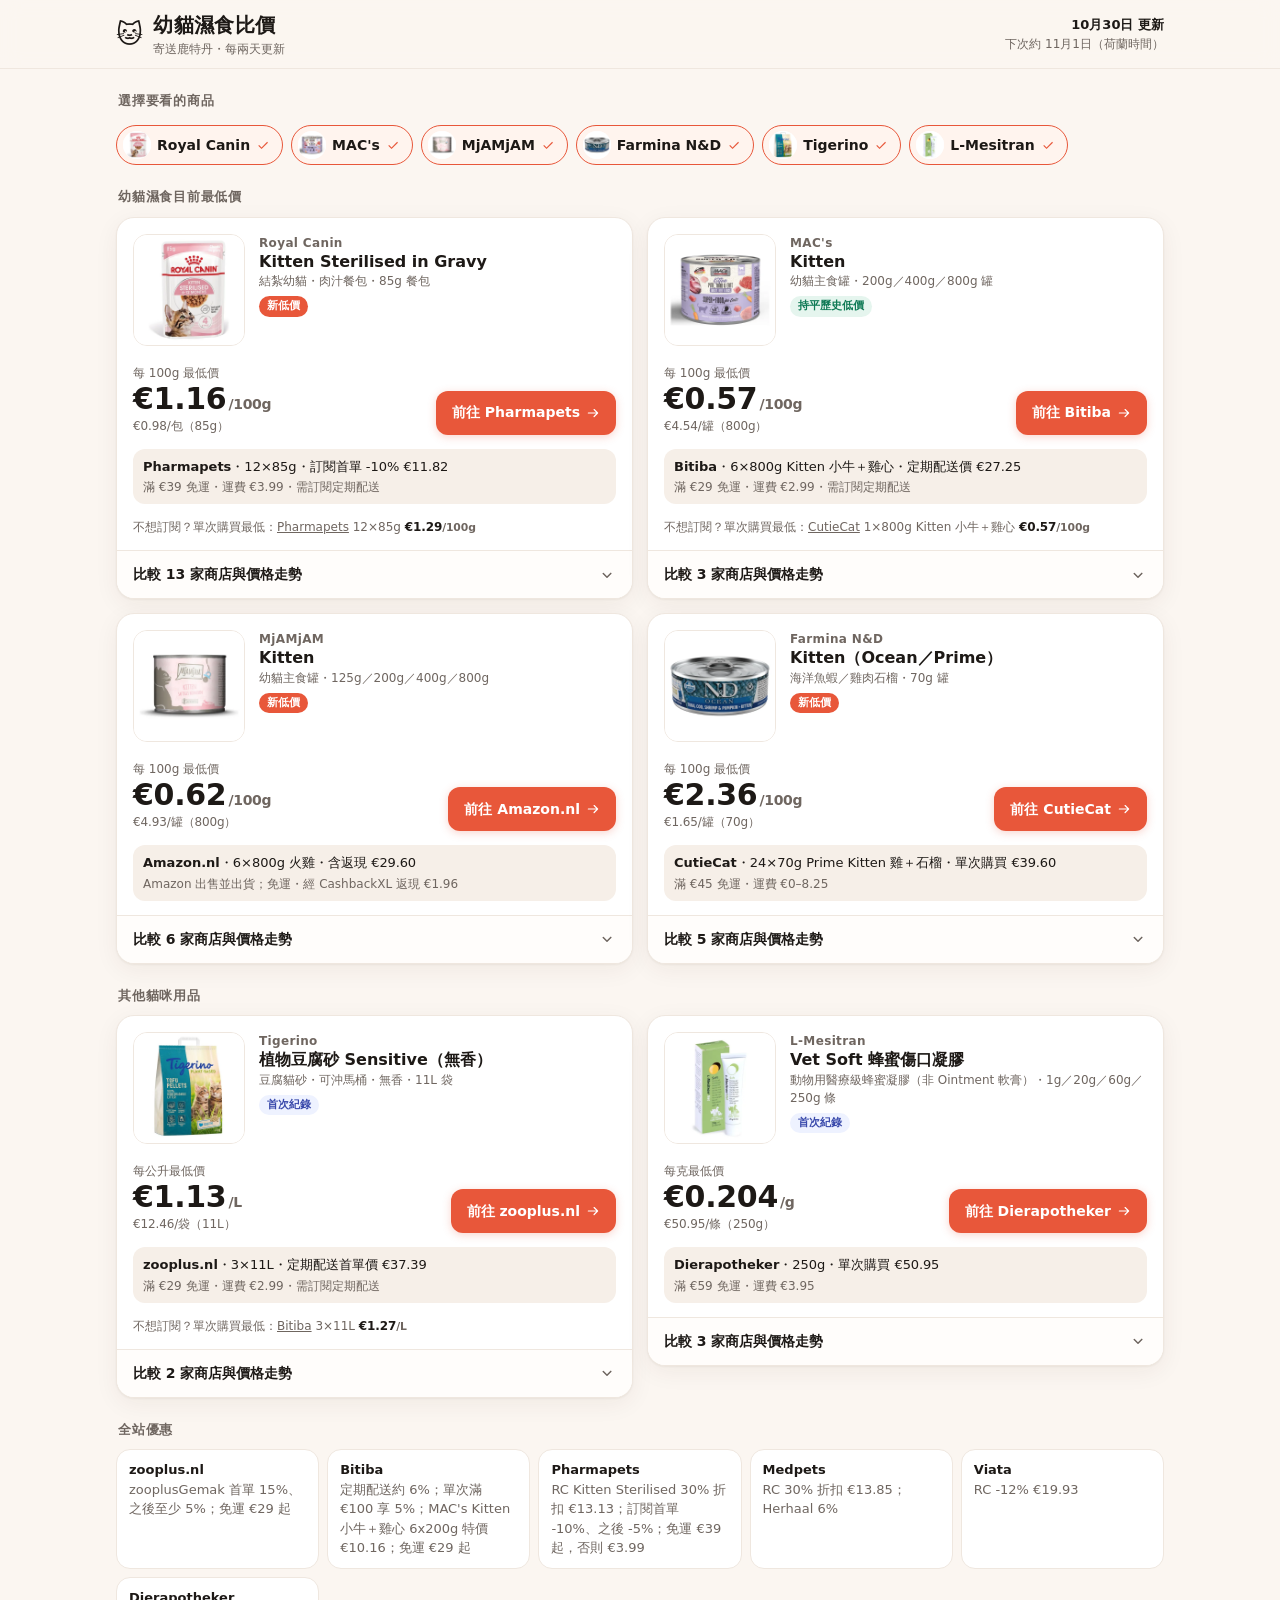
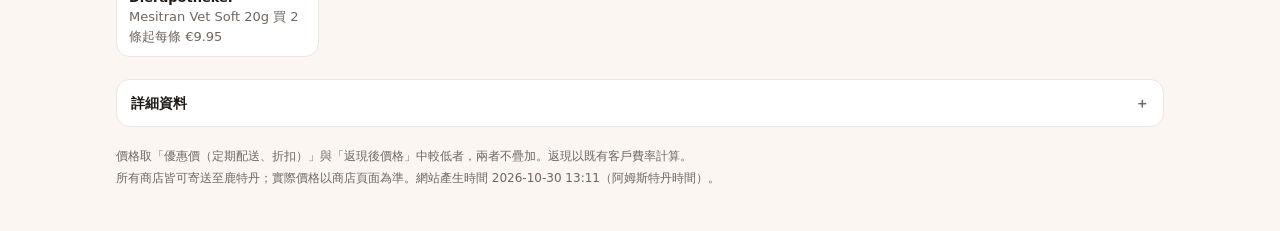
==== commit bb5c7f4b: "更新價格 2026-10-30、新增其他貓咪用品" ====
--- a/docs/index.html
+++ b/docs/index.html
@@ -8,7 +8,7 @@
 <meta name="description" content="追蹤荷蘭各大寵物網店的幼貓濕食價格，每兩天更新一次。最後更新：2026年10月30日">
 <meta name="theme-color" content="#fff7f2">
 <link rel="icon" href="data:image/svg+xml,<svg xmlns='http://www.w3.org/2000/svg' viewBox='0 0 100 100'><text y='.9em' font-size='90'>🐱</text></svg>">
-<link rel="stylesheet" href="assets/style.css?v=202610301158">
+<link rel="stylesheet" href="assets/style.css?v=202610301311">
 </head>
 <body>
 <header class="top">
@@ -19,7 +19,7 @@
 </header>
 <main class="wrap" id="app"><noscript>請開啟 JavaScript 以檢視價格。</noscript></main>
 <footer class="wrap foot" id="foot"></footer>
-<script id="site-data" type="application/json">{"title":"幼貓濕食比價","updated":"2026-10-30","updated_zh":"2026年10月30日","next_zh":"11月1日","generated_zh":"2026-10-30 11:58","location":"鹿特丹","products":[{"id":"rc_kitten_sterilised_gravy","brand":"Royal Canin","name":"Kitten Sterilised in Gravy","desc":"結紮幼貓・肉汁餐包","pack":"85g 餐包","unit_word":"包","base":"100g","group":"food","image":"assets/products/rc_kitten_sterilised_gravy.webp","date":"2026-10-30","best":{"shop":"Pharmapets","variant":"12x85g","units":12,"unit_g":85,"list_price":13.13,"price":11.82,"unit":0.985,"per100g":1.159,"pb":1.159,"size":"85g","basis":"訂閱首單 -10%","autoship":true,"one_time_unit":1.094,"one_time_per100g":1.287,"one_time_pb":1.287,"conditions":["滿 €39 免運・運費 €3.99","需訂閱定期配送"],"new_customer":null,"in_stock":true,"verified":true,"status":"verified","url":"https://www.pharmapets.nl/royal-canin-kitten-sterilised-12x-85gr.html","detail":"30% 折扣（原價 €18.75）；10/27 缺貨，10/30 有貨"},"one_time_best":{"shop":"Pharmapets","variant":"12x85g","unit":1.094,"unit_g":85,"url":"https://www.pharmapets.nl/royal-canin-kitten-sterilised-12x-85gr.html","per100g":1.287,"pb":1.287},"badge":{"kind":"new_low","text":"新低價","prev":1.275},"history":[{"date":"2026-10-25","unit":1.319,"per100g":1.552,"pb":1.552,"one_time_unit":1.402},{"date":"2026-10-27","unit":1.083,"per100g":1.275,"pb":1.275,"one_time_unit":1.116},{"date":"2026-10-30","unit":0.985,"per100g":1.159,"pb":1.159,"one_time_unit":1.094}],"offers":[{"shop":"Pharmapets","variant":"12x85g","units":12,"unit_g":85,"list_price":13.13,"price":11.82,"unit":0.985,"per100g":1.159,"pb":1.159,"size":"85g","basis":"訂閱首單 -10%","autoship":true,"one_time_unit":1.094,"one_time_per100g":1.287,"one_time_pb":1.287,"conditions":["滿 €39 免運・運費 €3.99","需訂閱定期配送"],"new_customer":null,"in_stock":true,"verified":true,"status":"verified","url":"https://www.pharmapets.nl/royal-canin-kitten-sterilised-12x-85gr.html","detail":"30% 折扣（原價 €18.75）；10/27 缺貨，10/30 有貨"},{"shop":"Medpets","variant":"12x85g","units":12,"unit_g":85,"list_price":13.85,"price":13.0,"unit":1.083,"per100g":1.275,"pb":1.275,"size":"85g","basis":"定期訂購價","autoship":true,"one_time_unit":1.116,"one_time_per100g":1.313,"one_time_pb":1.313,"conditions":["滿 €69 免運・運費 €3.95・最低訂單 €14.95","需訂閱定期配送"],"new_customer":null,"in_stock":true,"verified":true,"status":"verified","url":"https://www.medpets.nl/royal-canin-kitten-sterilised-gravy-maaltijdzakje","detail":"30% 折扣（原價約 €19.79）；最低訂單 €14.95 → 單買 1 盒不能下單"},{"shop":"zooplus.nl","variant":"48x85g","units":48,"unit_g":85,"list_price":76.49,"price":65.02,"unit":1.355,"per100g":1.594,"pb":1.594,"size":"85g","basis":"定期配送首單價","autoship":true,"one_time_unit":1.576,"one_time_per100g":1.854,"one_time_pb":1.854,"conditions":["滿 €29 免運・運費 €2.99","需訂閱定期配送"],"new_customer":{"portal":"CashbackXL","rate_pct":10.0,"unit":1.462,"price":70.17,"per100g":1.72,"pb":1.72},"in_stock":true,"verified":true,"status":"verified","url":"https://www.zooplus.nl/shop/katten/kattenvoer_blik/royal_canin/kitten/1200123","detail":""},{"shop":"Petgamma","variant":"12x85g","units":12,"unit_g":85,"list_price":17.55,"price":16.67,"unit":1.389,"per100g":1.634,"pb":1.634,"size":"85g","basis":"定期配送價","autoship":true,"one_time_unit":1.402,"one_time_per100g":1.649,"one_time_pb":1.649,"conditions":["滿 €50 免運","需訂閱定期配送"],"new_customer":null,"in_stock":true,"verified":true,"status":"verified","url":"https://www.petgamma.com/nl/p/12x-kitten-sterilised-gravy-kattenvoer-nat-85-gr","detail":""},{"shop":"zooplus.nl","variant":"24x85g","units":24,"unit_g":85,"list_price":39.49,"price":33.57,"unit":1.399,"per100g":1.646,"pb":1.646,"size":"85g","basis":"定期配送首單價","autoship":true,"one_time_unit":1.628,"one_time_per100g":1.915,"one_time_pb":1.915,"conditions":["滿 €29 免運・運費 €2.99","需訂閱定期配送"],"new_customer":{"portal":"CashbackXL","rate_pct":10.0,"unit":1.51,"price":36.23,"per100g":1.776,"pb":1.776},"in_stock":true,"verified":true,"status":"verified","url":"https://www.zooplus.nl/shop/katten/kattenvoer_blik/royal_canin/kitten/1200123","detail":""},{"shop":"zooplus.nl","variant":"12x85g","units":12,"unit_g":85,"list_price":19.79,"price":16.82,"unit":1.402,"per100g":1.649,"pb":1.649,"size":"85g","basis":"定期配送首單價","autoship":true,"one_time_unit":1.631,"one_time_per100g":1.919,"one_time_pb":1.919,"conditions":["滿 €29 免運・運費 €2.99","需訂閱定期配送"],"new_customer":{"portal":"CashbackXL","rate_pct":10.0,"unit":1.512,"price":18.15,"per100g":1.779,"pb":1.779},"in_stock":true,"verified":true,"status":"verified","url":"https://www.zooplus.nl/shop/katten/kattenvoer_blik/royal_canin/kitten/1200123","detail":""},{"shop":"Bitiba","variant":"48x85g","units":48,"unit_g":85,"list_price":73.69,"price":69.27,"unit":1.443,"per100g":1.698,"pb":1.698,"size":"85g","basis":"定期配送價","autoship":true,"one_time_unit":1.535,"one_time_per100g":1.806,"one_time_pb":1.806,"conditions":["滿 €29 免運・運費 €2.99","需訂閱定期配送"],"new_customer":null,"in_stock":true,"verified":true,"status":"verified","url":"https://www.bitiba.nl/shop/katten/kattenvoer_blik/royal_canin/kitten/1200128","detail":""},{"shop":"Bitiba","variant":"24x85g","units":24,"unit_g":85,"list_price":37.29,"price":35.05,"unit":1.46,"per100g":1.718,"pb":1.718,"size":"85g","basis":"定期配送價","autoship":true,"one_time_unit":1.554,"one_time_per100g":1.828,"one_time_pb":1.828,"conditions":["滿 €29 免運・運費 €2.99","需訂閱定期配送"],"new_customer":null,"in_stock":true,"verified":true,"status":"verified","url":"https://www.bitiba.nl/shop/katten/kattenvoer_blik/royal_canin/kitten/1200128","detail":""},{"shop":"Bitiba","variant":"12x85g","units":12,"unit_g":85,"list_price":18.99,"price":17.85,"unit":1.488,"per100g":1.75,"pb":1.75,"size":"85g","basis":"定期配送價","autoship":true,"one_time_unit":1.582,"one_time_per100g":1.861,"one_time_pb":1.861,"conditions":["滿 €29 免運・運費 €2.99","需訂閱定期配送"],"new_customer":null,"in_stock":true,"verified":true,"status":"verified","url":"https://www.bitiba.nl/shop/katten/kattenvoer_blik/royal_canin/kitten/1200128","detail":""},{"shop":"Brekz","variant":"48x85g","units":48,"unit_g":85,"list_price":76.35,"price":76.35,"unit":1.591,"per100g":1.871,"pb":1.871,"size":"85g","basis":"單次購買","autoship":false,"one_time_unit":null,"one_time_per100g":null,"one_time_pb":null,"conditions":["滿 €35 免運"],"new_customer":null,"in_stock":true,"verified":true,"status":"verified","url":"https://www.brekz.nl/royal-canin-nat-kattenvoer/royal-canin-kitten-sterilised-in-gravy-natvoer-kat-85-g.html","detail":""},{"shop":"Pets Place","variant":"12x85g","units":12,"unit_g":85,"list_price":19.95,"price":19.15,"unit":1.596,"per100g":1.877,"pb":1.877,"size":"85g","basis":"含返現","autoship":false,"one_time_unit":null,"one_time_per100g":null,"one_time_pb":null,"conditions":["滿 €39 免運","經 ShopBuddies 返現 €0.80"],"new_customer":null,"in_stock":true,"verified":true,"status":"verified","url":"https://www.petsplace.nl/royal-canin-kitten-sterilised-gravy-kitten-kattenvoer-9003579007129-pps","detail":"Kies en mix 3+1 gratis"},{"shop":"Brekz","variant":"24x85g","units":24,"unit_g":85,"list_price":39.19,"price":39.19,"unit":1.633,"per100g":1.921,"pb":1.921,"size":"85g","basis":"單次購買","autoship":false,"one_time_unit":null,"one_time_per100g":null,"one_time_pb":null,"conditions":["滿 €35 免運"],"new_customer":null,"in_stock":true,"verified":true,"status":"verified","url":"https://www.brekz.nl/royal-canin-nat-kattenvoer/royal-canin-kitten-sterilised-in-gravy-natvoer-kat-85-g.html","detail":""},{"shop":"Viata","variant":"12x85g","units":12,"unit_g":85,"list_price":19.93,"price":19.93,"unit":1.661,"per100g":1.954,"pb":1.954,"size":"85g","basis":"單次購買","autoship":false,"one_time_unit":null,"one_time_per100g":null,"one_time_pb":null,"conditions":["滿 €49 免運"],"new_customer":null,"in_stock":true,"verified":true,"status":"verified","url":"https://www.viata.nl/royal-canin-feline-sterilised-kitten-versheidszakjes-12x85-g-nl","detail":"-12%（原價 €22.75）"},{"shop":"Brekz","variant":"12x85g","units":12,"unit_g":85,"list_price":19.99,"price":19.99,"unit":1.666,"per100g":1.96,"pb":1.96,"size":"85g","basis":"單次購買","autoship":false,"one_time_unit":null,"one_time_per100g":null,"one_time_pb":null,"conditions":["滿 €35 免運"],"new_customer":null,"in_stock":true,"verified":true,"status":"verified","url":"https://www.brekz.nl/royal-canin-nat-kattenvoer/royal-canin-kitten-sterilised-in-gravy-natvoer-kat-85-g.html","detail":""},{"shop":"Intratuin","variant":"12x85g","units":12,"unit_g":85,"list_price":19.99,"price":19.99,"unit":1.666,"per100g":1.96,"pb":1.96,"size":"85g","basis":"單次購買","autoship":false,"one_time_unit":null,"one_time_per100g":null,"one_time_pb":null,"conditions":["滿 €40 免運・運費 €4.95"],"new_customer":null,"in_stock":true,"verified":true,"status":"verified","url":"https://www.intratuin.nl/royal-canin-kattenvoer-in-saus-gesteriliseerde-kittens-85-g-12-stuks.html","detail":"新平台（Yi 10/29 提供）"},{"shop":"Amazon.nl","variant":"48x85g","units":48,"unit_g":85,"list_price":87.67,"price":82.24,"unit":1.713,"per100g":2.016,"pb":2.016,"size":"85g","basis":"含返現","autoship":false,"one_time_unit":null,"one_time_per100g":null,"one_time_pb":null,"conditions":["免運","經 CashbackXL 返現 €5.43"],"new_customer":{"portal":"CashbackXL","rate_pct":15.0,"unit":1.6,"price":76.8,"per100g":1.882,"pb":1.882},"in_stock":true,"verified":true,"status":"verified","url":"https://www.amazon.nl/s?k=royal+canin+kitten+sterilised+gravy","detail":""},{"shop":"Diebo","variant":"12x85g","units":12,"unit_g":85,"list_price":15.95,"price":20.9,"unit":1.742,"per100g":2.049,"pb":2.049,"size":"85g","basis":"含運費","autoship":false,"one_time_unit":null,"one_time_per100g":null,"one_time_pb":null,"conditions":["運費 €4.95"],"new_customer":null,"in_stock":true,"verified":true,"status":"verified","url":"https://www.diebo.nl/royal-canin-kattenvoer-kitten-sterilised-gravy-12-x-85-gr","detail":""},{"shop":"Amazon.nl","variant":"12x85g","units":12,"unit_g":85,"list_price":24.94,"price":23.39,"unit":1.949,"per100g":2.293,"pb":2.293,"size":"85g","basis":"含返現","autoship":false,"one_time_unit":null,"one_time_per100g":null,"one_time_pb":null,"conditions":["免運","經 CashbackXL 返現 €1.55"],"new_customer":{"portal":"CashbackXL","rate_pct":15.0,"unit":1.821,"price":21.85,"per100g":2.142,"pb":2.142},"in_stock":true,"verified":true,"status":"verified","url":"https://www.amazon.nl/s?k=royal+canin+kitten+sterilised+gravy","detail":""},{"shop":"Zoolini","variant":"12x85g","units":12,"unit_g":85,"list_price":23.49,"price":23.49,"unit":1.957,"per100g":2.303,"pb":2.303,"size":"85g","basis":"單次購買","autoship":false,"one_time_unit":null,"one_time_per100g":null,"one_time_pb":null,"conditions":["滿 €64.90 免運・運費 €6.90"],"new_customer":null,"in_stock":true,"verified":true,"status":"verified","url":"https://www.zoolini.nl/royal-canin/kitten-sterilised-in-jelly-12x85g?sai=10231","detail":"頁面選 in Saus 版本"},{"shop":"Zooveel","variant":"12x85g","units":12,"unit_g":85,"list_price":16.95,"price":24.15,"unit":2.012,"per100g":2.368,"pb":2.368,"size":"85g","basis":"含運費","autoship":false,"one_time_unit":null,"one_time_per100g":null,"one_time_pb":null,"conditions":["滿 €75 免運・運費 €7.20"],"new_customer":null,"in_stock":true,"verified":true,"status":"verified","url":"https://www.zooveel.nl/kat/natvoer/royal-canin-kattenvoer-kitten-sterilised-gravy-12-x-85-gr","detail":"新平台（Enschede 寵物店，PostNL 寄全荷）"},{"shop":"bol.com（Plaza 賣家）","variant":"12x85g","units":12,"unit_g":85,"list_price":24.93,"price":24.93,"unit":2.078,"per100g":2.444,"pb":2.444,"size":"85g","basis":"單次購買","autoship":false,"one_time_unit":null,"one_time_per100g":null,"one_time_pb":null,"conditions":["依賣家而定"],"new_customer":null,"in_stock":true,"verified":false,"status":"partly_verified","url":"https://www.bol.com/nl/nl/p/royal-canin-kitten-sterilised-gravy-kitten-kattenvoer-12x85-g/9300000064660027/","detail":"bol 擋自動化（403），價格取自 kieskeurig"},{"shop":"Newpharma","variant":"12x85g","units":12,"unit_g":85,"list_price":18.49,"price":25.68,"unit":2.14,"per100g":2.518,"pb":2.518,"size":"85g","basis":"含運費","autoship":false,"one_time_unit":null,"one_time_per100g":null,"one_time_pb":null,"conditions":["運費 €7.19"],"new_customer":null,"in_stock":true,"verified":false,"status":"partly_verified","url":"https://www.kieskeurig.nl/","detail":"價格只見於 kieskeurig"}],"main_count":20,"shop_count":13,"mixed_sizes":false},{"id":"macs_kitten","brand":"MAC's","name":"Kitten","desc":"幼貓主食罐","pack":"200g／400g／800g 罐","unit_word":"罐","base":"100g","group":"food","image":"assets/products/macs_kitten.webp","date":"2026-10-30","best":{"shop":"Bitiba","variant":"6x800g Kitten 小牛＋雞心","units":6,"unit_g":800,"list_price":28.99,"price":27.25,"unit":4.542,"per100g":0.568,"pb":0.568,"size":"800g","basis":"定期配送價","autoship":true,"one_time_unit":4.832,"one_time_per100g":0.604,"one_time_pb":0.604,"conditions":["滿 €29 免運・運費 €2.99","需訂閱定期配送"],"new_customer":null,"in_stock":true,"verified":true,"status":"verified","url":"https://www.bitiba.nl/shop/katten/kattenvoer_blik/macs/249562/579522","detail":""},"one_time_best":{"shop":"CutieCat","variant":"1x800g Kitten 小牛＋雞心","unit":4.55,"unit_g":800,"url":"https://cutiecat.nl/product/macs-kittenvoer-blikjes-800g/","per100g":0.569,"pb":0.569},"badge":{"kind":"at_low","text":"持平歷史低價"},"history":[{"date":"2026-10-25","unit":2.708,"per100g":0.677,"pb":0.677,"one_time_unit":1.693},{"date":"2026-10-27","unit":4.542,"per100g":0.568,"pb":0.568,"one_time_unit":1.693},{"date":"2026-10-30","unit":4.542,"per100g":0.568,"pb":0.568,"one_time_unit":1.693}],"offers":[{"shop":"Bitiba","variant":"6x800g Kitten 小牛＋雞心","units":6,"unit_g":800,"list_price":28.99,"price":27.25,"unit":4.542,"per100g":0.568,"pb":0.568,"size":"800g","basis":"定期配送價","autoship":true,"one_time_unit":4.832,"one_time_per100g":0.604,"one_time_pb":0.604,"conditions":["滿 €29 免運・運費 €2.99","需訂閱定期配送"],"new_customer":null,"in_stock":true,"verified":true,"status":"verified","url":"https://www.bitiba.nl/shop/katten/kattenvoer_blik/macs/249562/579522","detail":""},{"shop":"CutieCat","variant":"1x800g Kitten 小牛＋雞心","units":1,"unit_g":800,"list_price":4.55,"price":4.55,"unit":4.55,"per100g":0.569,"pb":0.569,"size":"800g","basis":"單次購買","autoship":false,"one_time_unit":null,"one_time_per100g":null,"one_time_pb":null,"conditions":["滿 €45 免運・運費 €0–8.25"],"new_customer":null,"in_stock":true,"verified":true,"status":"verified","url":"https://cutiecat.nl/product/macs-kittenvoer-blikjes-800g/","detail":""},{"shop":"CutieCat","variant":"1x800g Kitten 其他口味","units":1,"unit_g":800,"list_price":4.58,"price":4.58,"unit":4.58,"per100g":0.573,"pb":0.573,"size":"800g","basis":"單次購買","autoship":false,"one_time_unit":null,"one_time_per100g":null,"one_time_pb":null,"conditions":["滿 €45 免運・運費 €0–8.25"],"new_customer":null,"in_stock":true,"verified":true,"status":"verified","url":"https://cutiecat.nl/product/macs-kittenvoer-blikjes-800g/","detail":""},{"shop":"CutieCat","variant":"1x400g Kitten 小牛＋雞心","units":1,"unit_g":400,"list_price":2.85,"price":2.85,"unit":2.85,"per100g":0.713,"pb":0.713,"size":"400g","basis":"單次購買","autoship":false,"one_time_unit":null,"one_time_per100g":null,"one_time_pb":null,"conditions":["滿 €45 免運・運費 €0–8.25"],"new_customer":null,"in_stock":true,"verified":true,"status":"verified","url":"https://cutiecat.nl/product/macs-kittenvoer-blikjes-400g/","detail":""},{"shop":"Bitiba","variant":"6x200g Kitten 小牛＋雞心","units":6,"unit_g":200,"list_price":11.29,"price":10.16,"unit":1.693,"per100g":0.847,"pb":0.847,"size":"200g","basis":"購物車折扣","autoship":false,"one_time_unit":null,"one_time_per100g":null,"one_time_pb":null,"conditions":["滿 €29 免運・運費 €2.99"],"new_customer":null,"in_stock":true,"verified":true,"status":"verified","url":"https://www.bitiba.nl/shop/katten/kattenvoer_blik/macs/249562/579519?variantId=579519.6","detail":"特價"},{"shop":"Bitiba","variant":"6x400g Kitten 火雞＋兔","units":6,"unit_g":400,"list_price":22.49,"price":21.14,"unit":3.523,"per100g":0.881,"pb":0.881,"size":"400g","basis":"定期配送價","autoship":true,"one_time_unit":3.748,"one_time_per100g":0.937,"one_time_pb":0.937,"conditions":["滿 €29 免運・運費 €2.99","需訂閱定期配送"],"new_customer":null,"in_stock":true,"verified":true,"status":"verified","url":"https://www.bitiba.nl/shop/katten/kattenvoer_blik/macs/249562/579518","detail":"其他 400g 口味缺貨"},{"shop":"CutieCat","variant":"12x200g Kitten 小牛＋雞心","units":12,"unit_g":200,"list_price":21.49,"price":21.49,"unit":1.791,"per100g":0.895,"pb":0.895,"size":"200g","basis":"單次購買","autoship":false,"one_time_unit":null,"one_time_per100g":null,"one_time_pb":null,"conditions":["滿 €45 免運・運費 €0–8.25"],"new_customer":null,"in_stock":true,"verified":true,"status":"verified","url":"https://cutiecat.nl/product/macs-kitten-natvoer-blikjes-200g/","detail":""},{"shop":"CutieCat","variant":"12x200g Kitten 火雞／牛／鴨","units":12,"unit_g":200,"list_price":21.49,"price":21.49,"unit":1.791,"per100g":0.895,"pb":0.895,"size":"200g","basis":"單次購買","autoship":false,"one_time_unit":null,"one_time_per100g":null,"one_time_pb":null,"conditions":["滿 €45 免運・運費 €0–8.25"],"new_customer":null,"in_stock":true,"verified":true,"status":"verified","url":"https://cutiecat.nl/product/macs-kitten-natvoer-blikjes-200g/","detail":""},{"shop":"zooplus.nl","variant":"6x400g Kitten 火雞＋兔","units":6,"unit_g":400,"list_price":22.49,"price":22.24,"unit":3.707,"per100g":0.927,"pb":0.927,"size":"400g","basis":"含返現","autoship":false,"one_time_unit":null,"one_time_per100g":null,"one_time_pb":null,"conditions":["滿 €29 免運・運費 €2.99","經 ShopBuddies 返現 €0.25"],"new_customer":{"portal":"CashbackXL","rate_pct":10.0,"unit":3.438,"price":20.63,"per100g":0.86,"pb":0.86},"in_stock":true,"verified":true,"status":"verified","url":"https://www.zooplus.nl/shop/katten/kattenvoer_blik/macs_s/mac_s_blikken/444159","detail":""},{"shop":"zooplus.nl","variant":"6x200g Kitten 小牛＋雞心","units":6,"unit_g":200,"list_price":11.29,"price":11.17,"unit":1.862,"per100g":0.931,"pb":0.931,"size":"200g","basis":"含返現","autoship":false,"one_time_unit":null,"one_time_per100g":null,"one_time_pb":null,"conditions":["滿 €29 免運・運費 €2.99","經 ShopBuddies 返現 €0.12"],"new_customer":{"portal":"CashbackXL","rate_pct":10.0,"unit":1.727,"price":10.36,"per100g":0.864,"pb":0.864},"in_stock":true,"verified":true,"status":"verified","url":"https://www.zooplus.nl/shop/katten/kattenvoer_blik/macs_s/mac_s_blikken/444155","detail":""},{"shop":"CutieCat","variant":"1x200g Kitten 小牛＋雞心","units":1,"unit_g":200,"list_price":1.88,"price":1.88,"unit":1.88,"per100g":0.94,"pb":0.94,"size":"200g","basis":"單次購買","autoship":false,"one_time_unit":null,"one_time_per100g":null,"one_time_pb":null,"conditions":["滿 €45 免運・運費 €0–8.25"],"new_customer":null,"in_stock":true,"verified":true,"status":"verified","url":"https://cutiecat.nl/product/macs-kitten-natvoer-blikjes-200g/","detail":""},{"shop":"CutieCat","variant":"1x200g Kitten 火雞／牛／鴨","units":1,"unit_g":200,"list_price":1.88,"price":1.88,"unit":1.88,"per100g":0.94,"pb":0.94,"size":"200g","basis":"單次購買","autoship":false,"one_time_unit":null,"one_time_per100g":null,"one_time_pb":null,"conditions":["滿 €45 免運・運費 €0–8.25"],"new_customer":null,"in_stock":true,"verified":true,"status":"verified","url":"https://cutiecat.nl/product/macs-kitten-natvoer-blikjes-200g/","detail":""},{"shop":"CutieCat","variant":"12x200g Kitten 火雞＋兔","units":12,"unit_g":200,"list_price":23.18,"price":23.18,"unit":1.932,"per100g":0.966,"pb":0.966,"size":"200g","basis":"單次購買","autoship":false,"one_time_unit":null,"one_time_per100g":null,"one_time_pb":null,"conditions":["滿 €45 免運・運費 €0–8.25"],"new_customer":null,"in_stock":true,"verified":true,"status":"verified","url":"https://cutiecat.nl/product/macs-kitten-natvoer-blikjes-200g/","detail":""},{"shop":"Bitiba","variant":"6x200g Kitten","units":6,"unit_g":200,"list_price":12.49,"price":11.74,"unit":1.957,"per100g":0.978,"pb":0.978,"size":"200g","basis":"定期配送價","autoship":true,"one_time_unit":2.082,"one_time_per100g":1.041,"one_time_pb":1.041,"conditions":["滿 €29 免運・運費 €2.99","需訂閱定期配送"],"new_customer":null,"in_stock":true,"verified":true,"status":"verified","url":"https://www.bitiba.nl/shop/katten/kattenvoer_blik/macs/249562/579519?variantId=579519.6","detail":""},{"shop":"Bitiba","variant":"6x200g Kitten 火雞＋兔","units":6,"unit_g":200,"list_price":12.49,"price":11.74,"unit":1.957,"per100g":0.978,"pb":0.978,"size":"200g","basis":"定期配送價","autoship":true,"one_time_unit":2.082,"one_time_per100g":1.041,"one_time_pb":1.041,"conditions":["滿 €29 免運・運費 €2.99","需訂閱定期配送"],"new_customer":null,"in_stock":true,"verified":true,"status":"verified","url":"https://www.bitiba.nl/shop/katten/kattenvoer_blik/macs/249562/579519?variantId=579519.6","detail":""},{"shop":"CutieCat","variant":"1x200g Kitten 火雞＋兔","units":1,"unit_g":200,"list_price":2.02,"price":2.02,"unit":2.02,"per100g":1.01,"pb":1.01,"size":"200g","basis":"單次購買","autoship":false,"one_time_unit":null,"one_time_per100g":null,"one_time_pb":null,"conditions":["滿 €45 免運・運費 €0–8.25"],"new_customer":null,"in_stock":true,"verified":true,"status":"verified","url":"https://cutiecat.nl/product/macs-kitten-natvoer-blikjes-200g/","detail":""},{"shop":"zooplus.nl","variant":"6x200g Kitten 火雞／牛／鴨","units":6,"unit_g":200,"list_price":12.49,"price":12.35,"unit":2.058,"per100g":1.029,"pb":1.029,"size":"200g","basis":"含返現","autoship":false,"one_time_unit":null,"one_time_per100g":null,"one_time_pb":null,"conditions":["滿 €29 免運・運費 €2.99","經 ShopBuddies 返現 €0.14"],"new_customer":{"portal":"CashbackXL","rate_pct":10.0,"unit":1.91,"price":11.46,"per100g":0.955,"pb":0.955},"in_stock":true,"verified":true,"status":"verified","url":"https://www.zooplus.nl/shop/katten/kattenvoer_blik/macs_s/mac_s_blikken/444155","detail":""},{"shop":"zooplus.nl","variant":"6x200g Kitten 火雞＋兔","units":6,"unit_g":200,"list_price":12.49,"price":12.35,"unit":2.058,"per100g":1.029,"pb":1.029,"size":"200g","basis":"含返現","autoship":false,"one_time_unit":null,"one_time_per100g":null,"one_time_pb":null,"conditions":["滿 €29 免運・運費 €2.99","經 ShopBuddies 返現 €0.14"],"new_customer":{"portal":"CashbackXL","rate_pct":10.0,"unit":1.91,"price":11.46,"per100g":0.955,"pb":0.955},"in_stock":true,"verified":true,"status":"verified","url":"https://www.zooplus.nl/shop/katten/kattenvoer_blik/macs_s/mac_s_blikken/444155","detail":""},{"shop":"zooplus.nl","variant":"12x100g 餐包 Kitten 牛＋禽","units":12,"unit_g":100,"list_price":18.19,"price":17.99,"unit":1.499,"per100g":1.499,"pb":1.499,"size":"100g","basis":"含返現","autoship":false,"one_time_unit":null,"one_time_per100g":null,"one_time_pb":null,"conditions":["滿 €29 免運・運費 €2.99","經 ShopBuddies 返現 €0.20"],"new_customer":{"portal":"CashbackXL","rate_pct":10.0,"unit":1.391,"price":16.69,"per100g":1.391,"pb":1.391},"in_stock":false,"verified":true,"status":"verified","url":"https://www.zooplus.nl/shop/katten/kattenvoer_blik/macs_s/2654540","detail":""}],"main_count":18,"shop_count":3,"mixed_sizes":true},{"id":"mjamjam_kitten","brand":"MjAMjAM","name":"Kitten","desc":"幼貓主食罐","pack":"125g／200g／400g／800g","unit_word":"罐","base":"100g","group":"food","image":"assets/products/mjamjam_kitten.webp","date":"2026-10-30","best":{"shop":"Amazon.nl","variant":"6x800g 火雞","units":6,"unit_g":800,"list_price":31.56,"price":29.6,"unit":4.933,"per100g":0.617,"pb":0.617,"size":"800g","basis":"含返現","autoship":false,"one_time_unit":null,"one_time_per100g":null,"one_time_pb":null,"conditions":["Amazon 出售並出貨；免運","經 CashbackXL 返現 €1.96"],"new_customer":{"portal":"CashbackXL","rate_pct":15.0,"unit":4.608,"price":27.65,"per100g":0.576,"pb":0.576},"in_stock":true,"verified":true,"status":"verified","url":"https://www.amazon.nl/dp/B0BMQFQ836","detail":"Kitten goed kalkoen met zalmolie"},"one_time_best":null,"badge":{"kind":"new_low","text":"新低價","prev":0.948},"history":[{"date":"2026-10-25","unit":2.113,"per100g":1.057,"pb":1.057,"one_time_unit":2.248},{"date":"2026-10-27","unit":1.895,"per100g":0.948,"pb":0.948,"one_time_unit":2.016},{"date":"2026-10-30","unit":4.933,"per100g":0.617,"pb":0.617,"one_time_unit":2.049}],"offers":[{"shop":"Amazon.nl","variant":"6x800g 火雞","units":6,"unit_g":800,"list_price":31.56,"price":29.6,"unit":4.933,"per100g":0.617,"pb":0.617,"size":"800g","basis":"含返現","autoship":false,"one_time_unit":null,"one_time_per100g":null,"one_time_pb":null,"conditions":["Amazon 出售並出貨；免運","經 CashbackXL 返現 €1.96"],"new_customer":{"portal":"CashbackXL","rate_pct":15.0,"unit":4.608,"price":27.65,"per100g":0.576,"pb":0.576},"in_stock":true,"verified":true,"status":"verified","url":"https://www.amazon.nl/dp/B0BMQFQ836","detail":"Kitten goed kalkoen met zalmolie"},{"shop":"Bitiba","variant":"24x800g 小牛肉","units":24,"unit_g":800,"list_price":126.99,"price":119.37,"unit":4.974,"per100g":0.622,"pb":0.622,"size":"800g","basis":"定期配送價","autoship":true,"one_time_unit":5.291,"one_time_per100g":0.661,"one_time_pb":0.661,"conditions":["滿 €29 免運・運費 €2.99","需訂閱定期配送"],"new_customer":null,"in_stock":true,"verified":true,"status":"verified","url":"https://www.bitiba.nl/shop/katten/kattenvoer_blik/mjamjam/1750485","detail":"10/30 新增規格（Voordeelpakket）"},{"shop":"Bitiba","variant":"24x800g 雞肉","units":24,"unit_g":800,"list_price":126.99,"price":119.37,"unit":4.974,"per100g":0.622,"pb":0.622,"size":"800g","basis":"定期配送價","autoship":true,"one_time_unit":5.291,"one_time_per100g":0.661,"one_time_pb":0.661,"conditions":["滿 €29 免運・運費 €2.99","需訂閱定期配送"],"new_customer":null,"in_stock":true,"verified":true,"status":"verified","url":"https://www.bitiba.nl/shop/katten/kattenvoer_blik/mjamjam/1750485","detail":"10/30 新增規格（Voordeelpakket）"},{"shop":"Amazon.nl","variant":"6x800g 小牛肉","units":6,"unit_g":800,"list_price":32.49,"price":30.48,"unit":5.08,"per100g":0.635,"pb":0.635,"size":"800g","basis":"含返現","autoship":false,"one_time_unit":null,"one_time_per100g":null,"one_time_pb":null,"conditions":["Amazon 出售並出貨；免運","經 CashbackXL 返現 €2.01"],"new_customer":{"portal":"CashbackXL","rate_pct":15.0,"unit":4.743,"price":28.46,"per100g":0.593,"pb":0.593},"in_stock":true,"verified":true,"status":"verified","url":"https://www.amazon.nl/dp/B08MM2L42D","detail":"EAN 4260512873837"},{"shop":"Bitiba","variant":"6x800g 小牛肉","units":6,"unit_g":800,"list_price":32.49,"price":30.54,"unit":5.09,"per100g":0.636,"pb":0.636,"size":"800g","basis":"定期配送價","autoship":true,"one_time_unit":5.415,"one_time_per100g":0.677,"one_time_pb":0.677,"conditions":["滿 €29 免運・運費 €2.99","需訂閱定期配送"],"new_customer":null,"in_stock":true,"verified":true,"status":"verified","url":"https://www.bitiba.nl/shop/katten/kattenvoer_blik/mjamjam/1750485","detail":"10/30 新增規格"},{"shop":"Bitiba","variant":"6x800g 雞肉","units":6,"unit_g":800,"list_price":32.49,"price":30.54,"unit":5.09,"per100g":0.636,"pb":0.636,"size":"800g","basis":"定期配送價","autoship":true,"one_time_unit":5.415,"one_time_per100g":0.677,"one_time_pb":0.677,"conditions":["滿 €29 免運・運費 €2.99","需訂閱定期配送"],"new_customer":null,"in_stock":true,"verified":true,"status":"verified","url":"https://www.bitiba.nl/shop/katten/kattenvoer_blik/mjamjam/1750485","detail":"10/30 新增規格"},{"shop":"zooplus.nl","variant":"24x800g 小牛肉","units":24,"unit_g":800,"list_price":127.99,"price":126.58,"unit":5.274,"per100g":0.659,"pb":0.659,"size":"800g","basis":"含返現","autoship":false,"one_time_unit":null,"one_time_per100g":null,"one_time_pb":null,"conditions":["滿 €29 免運・運費 €2.99","經 ShopBuddies 返現 €1.41"],"new_customer":{"portal":"CashbackXL","rate_pct":10.0,"unit":4.892,"price":117.41,"per100g":0.612,"pb":0.612},"in_stock":true,"verified":true,"status":"verified","url":"https://www.zooplus.nl/shop/katten/kattenvoer_blik/mjamjam_natvoer/1579186","detail":"10/30 新增規格（Voordeelpakket）"},{"shop":"zooplus.nl","variant":"24x800g 雞肉","units":24,"unit_g":800,"list_price":127.99,"price":126.58,"unit":5.274,"per100g":0.659,"pb":0.659,"size":"800g","basis":"含返現","autoship":false,"one_time_unit":null,"one_time_per100g":null,"one_time_pb":null,"conditions":["滿 €29 免運・運費 €2.99","經 ShopBuddies 返現 €1.41"],"new_customer":{"portal":"CashbackXL","rate_pct":10.0,"unit":4.892,"price":117.41,"per100g":0.612,"pb":0.612},"in_stock":true,"verified":true,"status":"verified","url":"https://www.zooplus.nl/shop/katten/kattenvoer_blik/mjamjam_natvoer/1579186","detail":"10/30 新增規格（Voordeelpakket）"},{"shop":"zooplus.nl","variant":"6x800g 小牛肉","units":6,"unit_g":800,"list_price":32.49,"price":32.13,"unit":5.355,"per100g":0.669,"pb":0.669,"size":"800g","basis":"含返現","autoship":false,"one_time_unit":null,"one_time_per100g":null,"one_time_pb":null,"conditions":["滿 €29 免運・運費 €2.99","經 ShopBuddies 返現 €0.36"],"new_customer":{"portal":"CashbackXL","rate_pct":10.0,"unit":4.967,"price":29.8,"per100g":0.621,"pb":0.621},"in_stock":true,"verified":true,"status":"verified","url":"https://www.zooplus.nl/shop/katten/kattenvoer_blik/mjamjam_natvoer/1579186","detail":"10/30 新增規格"},{"shop":"zooplus.nl","variant":"6x800g 雞肉","units":6,"unit_g":800,"list_price":32.49,"price":32.13,"unit":5.355,"per100g":0.669,"pb":0.669,"size":"800g","basis":"含返現","autoship":false,"one_time_unit":null,"one_time_per100g":null,"one_time_pb":null,"conditions":["滿 €29 免運・運費 €2.99","經 ShopBuddies 返現 €0.36"],"new_customer":{"portal":"CashbackXL","rate_pct":10.0,"unit":4.967,"price":29.8,"per100g":0.621,"pb":0.621},"in_stock":true,"verified":true,"status":"verified","url":"https://www.zooplus.nl/shop/katten/kattenvoer_blik/mjamjam_natvoer/1579186","detail":"10/30 新增規格"},{"shop":"Amazon.nl","variant":"6x400g 小牛肉","units":6,"unit_g":400,"list_price":20.4,"price":19.14,"unit":3.19,"per100g":0.797,"pb":0.797,"size":"400g","basis":"含返現","autoship":false,"one_time_unit":null,"one_time_per100g":null,"one_time_pb":null,"conditions":["Amazon 出售並出貨；免運","經 CashbackXL 返現 €1.26"],"new_customer":{"portal":"CashbackXL","rate_pct":15.0,"unit":2.978,"price":17.87,"per100g":0.745,"pb":0.745},"in_stock":true,"verified":true,"status":"verified","url":"https://www.amazon.nl/dp/B08MM2L42D","detail":""},{"shop":"Amazon.nl","variant":"6x400g 火雞","units":6,"unit_g":400,"list_price":20.97,"price":19.67,"unit":3.278,"per100g":0.82,"pb":0.82,"size":"400g","basis":"含返現","autoship":false,"one_time_unit":null,"one_time_per100g":null,"one_time_pb":null,"conditions":["Amazon 出售並出貨；免運","經 CashbackXL 返現 €1.30"],"new_customer":{"portal":"CashbackXL","rate_pct":15.0,"unit":3.062,"price":18.37,"per100g":0.765,"pb":0.765},"in_stock":true,"verified":true,"status":"verified","url":"https://www.amazon.nl/dp/B0BMQFQ836","detail":""},{"shop":"Bitiba","variant":"24x400g 小牛肉","units":24,"unit_g":400,"list_price":86.19,"price":81.02,"unit":3.376,"per100g":0.844,"pb":0.844,"size":"400g","basis":"定期配送價","autoship":true,"one_time_unit":3.591,"one_time_per100g":0.898,"one_time_pb":0.898,"conditions":["滿 €29 免運・運費 €2.99","需訂閱定期配送"],"new_customer":null,"in_stock":true,"verified":true,"status":"verified","url":"https://www.bitiba.nl/shop/katten/kattenvoer_blik/mjamjam/1750490","detail":"10/30 新增規格"},{"shop":"Zoolini","variant":"1x800g 小牛肉","units":1,"unit_g":800,"list_price":6.79,"price":6.79,"unit":6.79,"per100g":0.849,"pb":0.849,"size":"800g","basis":"單次購買","autoship":false,"one_time_unit":null,"one_time_per100g":null,"one_time_pb":null,"conditions":["滿 €64.90 免運・運費 €6.90"],"new_customer":null,"in_stock":true,"verified":true,"status":"verified","url":"https://www.zoolini.nl/mjamjam/kitten-kalfsvlees-en-zalmolie","detail":""},{"shop":"Bitiba","variant":"6x400g 小牛肉","units":6,"unit_g":400,"list_price":21.99,"price":20.67,"unit":3.445,"per100g":0.861,"pb":0.861,"size":"400g","basis":"定期配送價","autoship":true,"one_time_unit":3.665,"one_time_per100g":0.916,"one_time_pb":0.916,"conditions":["滿 €29 免運・運費 €2.99","需訂閱定期配送"],"new_customer":null,"in_stock":true,"verified":true,"status":"verified","url":"https://www.bitiba.nl/shop/katten/kattenvoer_blik/mjamjam/1750490","detail":"10/30 新增規格"},{"shop":"Zoolini","variant":"1x800g 雞肉","units":1,"unit_g":800,"list_price":6.89,"price":6.89,"unit":6.89,"per100g":0.861,"pb":0.861,"size":"800g","basis":"單次購買","autoship":false,"one_time_unit":null,"one_time_per100g":null,"one_time_pb":null,"conditions":["滿 €64.90 免運・運費 €6.90"],"new_customer":null,"in_stock":true,"verified":true,"status":"verified","url":"https://www.zoolini.nl/mjamjam/kitten-kip-en-zalmolie","detail":""},{"shop":"Bitiba","variant":"24x400g 雞肉","units":24,"unit_g":400,"list_price":89.69,"price":84.31,"unit":3.513,"per100g":0.878,"pb":0.878,"size":"400g","basis":"定期配送價","autoship":true,"one_time_unit":3.737,"one_time_per100g":0.934,"one_time_pb":0.934,"conditions":["滿 €29 免運・運費 €2.99","需訂閱定期配送"],"new_customer":null,"in_stock":true,"verified":true,"status":"verified","url":"https://www.bitiba.nl/shop/katten/kattenvoer_blik/mjamjam/1750490","detail":"10/30 新增規格"},{"shop":"Bitiba","variant":"6x400g 雞肉","units":6,"unit_g":400,"list_price":22.99,"price":21.61,"unit":3.602,"per100g":0.9,"pb":0.9,"size":"400g","basis":"定期配送價","autoship":true,"one_time_unit":3.832,"one_time_per100g":0.958,"one_time_pb":0.958,"conditions":["滿 €29 免運・運費 €2.99","需訂閱定期配送"],"new_customer":null,"in_stock":true,"verified":true,"status":"verified","url":"https://www.bitiba.nl/shop/katten/kattenvoer_blik/mjamjam/1750490","detail":"10/30 新增規格"},{"shop":"zooplus.nl","variant":"24x400g 小牛肉","units":24,"unit_g":400,"list_price":89.99,"price":89.0,"unit":3.708,"per100g":0.927,"pb":0.927,"size":"400g","basis":"含返現","autoship":false,"one_time_unit":null,"one_time_per100g":null,"one_time_pb":null,"conditions":["滿 €29 免運・運費 €2.99","經 ShopBuddies 返現 €0.99"],"new_customer":{"portal":"CashbackXL","rate_pct":10.0,"unit":3.44,"price":82.55,"per100g":0.86,"pb":0.86},"in_stock":true,"verified":true,"status":"verified","url":"https://www.zooplus.nl/shop/katten/kattenvoer_blik/mjamjam_natvoer/1579450","detail":"10/30 新增規格"},{"shop":"zooplus.nl","variant":"24x400g 雞肉","units":24,"unit_g":400,"list_price":89.99,"price":89.0,"unit":3.708,"per100g":0.927,"pb":0.927,"size":"400g","basis":"含返現","autoship":false,"one_time_unit":null,"one_time_per100g":null,"one_time_pb":null,"conditions":["滿 €29 免運・運費 €2.99","經 ShopBuddies 返現 €0.99"],"new_customer":{"portal":"CashbackXL","rate_pct":10.0,"unit":3.44,"price":82.55,"per100g":0.86,"pb":0.86},"in_stock":true,"verified":true,"status":"verified","url":"https://www.zooplus.nl/shop/katten/kattenvoer_blik/mjamjam_natvoer/1579450","detail":"10/30 新增規格"},{"shop":"zooplus.nl","variant":"6x400g 小牛肉","units":6,"unit_g":400,"list_price":22.99,"price":22.74,"unit":3.79,"per100g":0.947,"pb":0.947,"size":"400g","basis":"含返現","autoship":false,"one_time_unit":null,"one_time_per100g":null,"one_time_pb":null,"conditions":["滿 €29 免運・運費 €2.99","經 ShopBuddies 返現 €0.25"],"new_customer":{"portal":"CashbackXL","rate_pct":10.0,"unit":3.515,"price":21.09,"per100g":0.879,"pb":0.879},"in_stock":true,"verified":true,"status":"verified","url":"https://www.zooplus.nl/shop/katten/kattenvoer_blik/mjamjam_natvoer/1579450","detail":"10/30 新增規格"},{"shop":"zooplus.nl","variant":"6x400g 雞肉","units":6,"unit_g":400,"list_price":22.99,"price":22.74,"unit":3.79,"per100g":0.947,"pb":0.947,"size":"400g","basis":"含返現","autoship":false,"one_time_unit":null,"one_time_per100g":null,"one_time_pb":null,"conditions":["滿 €29 免運・運費 €2.99","經 ShopBuddies 返現 €0.25"],"new_customer":{"portal":"CashbackXL","rate_pct":10.0,"unit":3.515,"price":21.09,"per100g":0.879,"pb":0.879},"in_stock":true,"verified":true,"status":"verified","url":"https://www.zooplus.nl/shop/katten/kattenvoer_blik/mjamjam_natvoer/1579450","detail":"10/30 新增規格"},{"shop":"Bitiba","variant":"24x200g 雞肉","units":24,"unit_g":200,"list_price":49.89,"price":46.9,"unit":1.954,"per100g":0.977,"pb":0.977,"size":"200g","basis":"定期配送價","autoship":true,"one_time_unit":2.079,"one_time_per100g":1.04,"one_time_pb":1.04,"conditions":["滿 €29 免運・運費 €2.99","需訂閱定期配送"],"new_customer":null,"in_stock":true,"verified":true,"status":"verified","url":"https://www.bitiba.nl/shop/katten/kattenvoer_blik/mjamjam/1750480","detail":""},{"shop":"Bitiba","variant":"6x200g 雞肉","units":6,"unit_g":200,"list_price":12.99,"price":12.21,"unit":2.035,"per100g":1.018,"pb":1.018,"size":"200g","basis":"定期配送價","autoship":true,"one_time_unit":2.165,"one_time_per100g":1.083,"one_time_pb":1.083,"conditions":["滿 €29 免運・運費 €2.99","需訂閱定期配送"],"new_customer":null,"in_stock":true,"verified":true,"status":"verified","url":"https://www.bitiba.nl/shop/katten/kattenvoer_blik/mjamjam/1750480","detail":""},{"shop":"zooplus.nl","variant":"24x200g 小牛肉","units":24,"unit_g":200,"list_price":49.99,"price":49.44,"unit":2.06,"per100g":1.03,"pb":1.03,"size":"200g","basis":"含返現","autoship":false,"one_time_unit":null,"one_time_per100g":null,"one_time_pb":null,"conditions":["滿 €29 免運・運費 €2.99","經 ShopBuddies 返現 €0.55"],"new_customer":{"portal":"CashbackXL","rate_pct":10.0,"unit":1.911,"price":45.86,"per100g":0.956,"pb":0.956},"in_stock":true,"verified":true,"status":"verified","url":"https://www.zooplus.nl/shop/katten/kattenvoer_blik/mjamjam_natvoer/1578995","detail":""},{"shop":"zooplus.nl","variant":"24x200g 雞肉","units":24,"unit_g":200,"list_price":49.99,"price":49.44,"unit":2.06,"per100g":1.03,"pb":1.03,"size":"200g","basis":"含返現","autoship":false,"one_time_unit":null,"one_time_per100g":null,"one_time_pb":null,"conditions":["滿 €29 免運・運費 €2.99","經 ShopBuddies 返現 €0.55"],"new_customer":{"portal":"CashbackXL","rate_pct":10.0,"unit":1.911,"price":45.86,"per100g":0.956,"pb":0.956},"in_stock":true,"verified":true,"status":"verified","url":"https://www.zooplus.nl/shop/katten/kattenvoer_blik/mjamjam_natvoer/1578995","detail":""},{"shop":"Bitiba","variant":"Mixpack 6x200g","units":6,"unit_g":200,"list_price":13.29,"price":12.49,"unit":2.082,"per100g":1.041,"pb":1.041,"size":"200g","basis":"定期配送價","autoship":true,"one_time_unit":2.215,"one_time_per100g":1.107,"one_time_pb":1.107,"conditions":["滿 €29 免運・運費 €2.99","需訂閱定期配送"],"new_customer":null,"in_stock":true,"verified":true,"status":"verified","url":"https://www.bitiba.nl/shop/katten/kattenvoer_blik/mjamjam/1750481","detail":""},{"shop":"zooplus.nl","variant":"6x200g 小牛肉","units":6,"unit_g":200,"list_price":12.99,"price":12.85,"unit":2.142,"per100g":1.071,"pb":1.071,"size":"200g","basis":"含返現","autoship":false,"one_time_unit":null,"one_time_per100g":null,"one_time_pb":null,"conditions":["滿 €29 免運・運費 €2.99","經 ShopBuddies 返現 €0.14"],"new_customer":{"portal":"CashbackXL","rate_pct":10.0,"unit":1.987,"price":11.92,"per100g":0.994,"pb":0.994},"in_stock":true,"verified":true,"status":"verified","url":"https://www.zooplus.nl/shop/katten/kattenvoer_blik/mjamjam_natvoer/1578995","detail":""},{"shop":"zooplus.nl","variant":"6x200g 雞肉","units":6,"unit_g":200,"list_price":12.99,"price":12.85,"unit":2.142,"per100g":1.071,"pb":1.071,"size":"200g","basis":"含返現","autoship":false,"one_time_unit":null,"one_time_per100g":null,"one_time_pb":null,"conditions":["滿 €29 免運・運費 €2.99","經 ShopBuddies 返現 €0.14"],"new_customer":{"portal":"CashbackXL","rate_pct":10.0,"unit":1.987,"price":11.92,"per100g":0.994,"pb":0.994},"in_stock":true,"verified":true,"status":"verified","url":"https://www.zooplus.nl/shop/katten/kattenvoer_blik/mjamjam_natvoer/1578995","detail":""},{"shop":"Zoolini","variant":"1x400g 小牛肉","units":1,"unit_g":400,"list_price":4.49,"price":4.49,"unit":4.49,"per100g":1.123,"pb":1.123,"size":"400g","basis":"單次購買","autoship":false,"one_time_unit":null,"one_time_per100g":null,"one_time_pb":null,"conditions":["滿 €64.90 免運・運費 €6.90"],"new_customer":null,"in_stock":true,"verified":true,"status":"verified","url":"https://www.zoolini.nl/mjamjam/kitten-kalfsvlees-en-zalmolie","detail":""},{"shop":"CutieCat","variant":"1x200g（4 種口味）","units":1,"unit_g":200,"list_price":2.25,"price":2.25,"unit":2.25,"per100g":1.125,"pb":1.125,"size":"200g","basis":"單次購買","autoship":false,"one_time_unit":null,"one_time_per100g":null,"one_time_pb":null,"conditions":["滿 €45 免運・運費 €0–8.25"],"new_customer":null,"in_stock":true,"verified":true,"status":"verified","url":"https://cutiecat.nl/product/mjamjam-kitten-blikje-200g/","detail":""},{"shop":"Zoolini","variant":"1x400g 雞肉","units":1,"unit_g":400,"list_price":4.59,"price":4.59,"unit":4.59,"per100g":1.147,"pb":1.147,"size":"400g","basis":"單次購買","autoship":false,"one_time_unit":null,"one_time_per100g":null,"one_time_pb":null,"conditions":["滿 €64.90 免運・運費 €6.90"],"new_customer":null,"in_stock":true,"verified":true,"status":"verified","url":"https://www.zoolini.nl/mjamjam/kitten-kip-en-zalmolie","detail":""},{"shop":"zooplus.nl","variant":"Mixpack 6x200g","units":6,"unit_g":200,"list_price":13.99,"price":13.84,"unit":2.307,"per100g":1.153,"pb":1.153,"size":"200g","basis":"含返現","autoship":false,"one_time_unit":null,"one_time_per100g":null,"one_time_pb":null,"conditions":["滿 €29 免運・運費 €2.99","經 ShopBuddies 返現 €0.15"],"new_customer":{"portal":"CashbackXL","rate_pct":10.0,"unit":2.138,"price":12.83,"per100g":1.069,"pb":1.069},"in_stock":true,"verified":true,"status":"verified","url":"https://www.zooplus.nl/shop/katten/kattenvoer_blik/mjamjam_natvoer/1579502","detail":""},{"shop":"Zoolini","variant":"1x200g 小牛肉","units":1,"unit_g":200,"list_price":2.53,"price":2.53,"unit":2.53,"per100g":1.265,"pb":1.265,"size":"200g","basis":"單次購買","autoship":false,"one_time_unit":null,"one_time_per100g":null,"one_time_pb":null,"conditions":["滿 €64.90 免運・運費 €6.90"],"new_customer":null,"in_stock":true,"verified":true,"status":"verified","url":"https://www.zoolini.nl/mjamjam/kitten-kalfsvlees-en-zalmolie","detail":""},{"shop":"Zoolini","variant":"1x200g 雞肉","units":1,"unit_g":200,"list_price":2.89,"price":2.89,"unit":2.89,"per100g":1.445,"pb":1.445,"size":"200g","basis":"單次購買","autoship":false,"one_time_unit":null,"one_time_per100g":null,"one_time_pb":null,"conditions":["滿 €64.90 免運・運費 €6.90"],"new_customer":null,"in_stock":true,"verified":true,"status":"verified","url":"https://www.zoolini.nl/mjamjam/kitten-kip-en-zalmolie","detail":""},{"shop":"Medpets","variant":"24x125g 擠壓袋 雞肉","units":24,"unit_g":125,"list_price":50.85,"price":47.8,"unit":1.992,"per100g":1.593,"pb":1.593,"size":"125g","basis":"定期訂購價","autoship":true,"one_time_unit":2.049,"one_time_per100g":1.639,"one_time_pb":1.639,"conditions":["滿 €69 免運・運費 €3.95・最低訂單 €14.95","需訂閱定期配送"],"new_customer":null,"in_stock":true,"verified":true,"status":"verified","url":"https://www.medpets.nl/mjamjam-natvoer-knijpzakje-kitten","detail":"新平台（MjAMjAM）"},{"shop":"Medpets","variant":"12x125g 擠壓袋 雞肉","units":12,"unit_g":125,"list_price":25.95,"price":24.4,"unit":2.033,"per100g":1.627,"pb":1.627,"size":"125g","basis":"定期訂購價","autoship":true,"one_time_unit":2.091,"one_time_per100g":1.673,"one_time_pb":1.673,"conditions":["滿 €69 免運・運費 €3.95・最低訂單 €14.95","需訂閱定期配送"],"new_customer":null,"in_stock":true,"verified":true,"status":"verified","url":"https://www.medpets.nl/mjamjam-natvoer-knijpzakje-kitten","detail":"新平台（MjAMjAM）"},{"shop":"zooplus.nl","variant":"12x125g 試吃組（3 種）","units":12,"unit_g":125,"list_price":25.49,"price":25.21,"unit":2.101,"per100g":1.681,"pb":1.681,"size":"125g","basis":"含返現","autoship":false,"one_time_unit":null,"one_time_per100g":null,"one_time_pb":null,"conditions":["滿 €29 免運・運費 €2.99","經 ShopBuddies 返現 €0.28"],"new_customer":{"portal":"CashbackXL","rate_pct":10.0,"unit":1.948,"price":23.38,"per100g":1.558,"pb":1.558},"in_stock":true,"verified":true,"status":"verified","url":"https://www.zooplus.nl/shop/katten/kattenvoer_blik/mjamjam_natvoer/1579448","detail":""}],"main_count":38,"shop_count":6,"mixed_sizes":true},{"id":"farmina_nd_ocean_kitten","brand":"Farmina N&D","name":"Kitten（Ocean／Prime）","desc":"海洋魚蝦／雞肉石榴","pack":"70g 罐","unit_word":"罐","base":"100g","group":"food","image":"assets/products/farmina_nd_ocean_kitten.webp","date":"2026-10-30","best":{"shop":"CutieCat","variant":"24x70g Prime Kitten 雞＋石榴","units":24,"unit_g":70,"list_price":39.6,"price":39.6,"unit":1.65,"per100g":2.357,"pb":2.357,"size":"70g","basis":"單次購買","autoship":false,"one_time_unit":null,"one_time_per100g":null,"one_time_pb":null,"conditions":["滿 €45 免運・運費 €0–8.25"],"new_customer":null,"in_stock":true,"verified":true,"status":"verified","url":"https://cutiecat.nl/product/farmina-nd-prime-kitten-natvoer-70g/","detail":"10/27 缺貨；10/30 加入購物車成功＝有貨"},"one_time_best":null,"badge":{"kind":"new_low","text":"新低價","prev":2.38},"history":[{"date":"2026-10-25","unit":1.666,"per100g":2.38,"pb":2.38,"one_time_unit":1.666},{"date":"2026-10-27","unit":1.666,"per100g":2.38,"pb":2.38,"one_time_unit":1.666},{"date":"2026-10-30","unit":1.65,"per100g":2.357,"pb":2.357,"one_time_unit":1.65}],"offers":[{"shop":"CutieCat","variant":"24x70g Prime Kitten 雞＋石榴","units":24,"unit_g":70,"list_price":39.6,"price":39.6,"unit":1.65,"per100g":2.357,"pb":2.357,"size":"70g","basis":"單次購買","autoship":false,"one_time_unit":null,"one_time_per100g":null,"one_time_pb":null,"conditions":["滿 €45 免運・運費 €0–8.25"],"new_customer":null,"in_stock":true,"verified":true,"status":"verified","url":"https://cutiecat.nl/product/farmina-nd-prime-kitten-natvoer-70g/","detail":"10/27 缺貨；10/30 加入購物車成功＝有貨"},{"shop":"CutieCat","variant":"24x70g Ocean","units":24,"unit_g":70,"list_price":39.99,"price":39.99,"unit":1.666,"per100g":2.38,"pb":2.38,"size":"70g","basis":"單次購買","autoship":false,"one_time_unit":null,"one_time_per100g":null,"one_time_pb":null,"conditions":["滿 €45 免運・運費 €0–8.25"],"new_customer":null,"in_stock":true,"verified":true,"status":"verified","url":"https://cutiecat.nl/product/farmina-nd-ocean-kitten-natvoer/","detail":""},{"shop":"CutieCat","variant":"1x70g Prime Kitten 雞＋石榴","units":1,"unit_g":70,"list_price":1.69,"price":1.69,"unit":1.69,"per100g":2.414,"pb":2.414,"size":"70g","basis":"單次購買","autoship":false,"one_time_unit":null,"one_time_per100g":null,"one_time_pb":null,"conditions":["滿 €45 免運・運費 €0–8.25"],"new_customer":null,"in_stock":true,"verified":true,"status":"verified","url":"https://cutiecat.nl/product/farmina-nd-prime-kitten-natvoer-70g/","detail":""},{"shop":"CutieCat","variant":"1x70g Ocean","units":1,"unit_g":70,"list_price":1.79,"price":1.79,"unit":1.79,"per100g":2.557,"pb":2.557,"size":"70g","basis":"單次購買","autoship":false,"one_time_unit":null,"one_time_per100g":null,"one_time_pb":null,"conditions":["滿 €45 免運・運費 €0–8.25"],"new_customer":null,"in_stock":true,"verified":true,"status":"verified","url":"https://cutiecat.nl/product/farmina-nd-ocean-kitten-natvoer/","detail":""},{"shop":"Zoomalia.nl","variant":"12x70g Ocean（組合）","units":12,"unit_g":70,"list_price":21.48,"price":21.48,"unit":1.79,"per100g":2.557,"pb":2.557,"size":"70g","basis":"單次購買","autoship":false,"one_time_unit":null,"one_time_per100g":null,"one_time_pb":null,"conditions":["滿 €49 免運"],"new_customer":null,"in_stock":true,"verified":true,"status":"verified","url":"https://www.zoomalia.nl/dierenwinkel/farmina-n-d-ocean-tonijn-kabeljauw-garnalen-pompoen-voor-kitten-p-145245.html","detail":"首單 -€5"},{"shop":"Zoomalia.nl","variant":"1x70g Ocean","units":1,"unit_g":70,"list_price":1.99,"price":1.99,"unit":1.99,"per100g":2.843,"pb":2.843,"size":"70g","basis":"單次購買","autoship":false,"one_time_unit":null,"one_time_per100g":null,"one_time_pb":null,"conditions":["滿 €49 免運"],"new_customer":null,"in_stock":true,"verified":true,"status":"verified","url":"https://www.zoomalia.nl/dierenwinkel/farmina-n-d-ocean-tonijn-kabeljauw-garnalen-pompoen-voor-kitten-p-145245.html","detail":"首單 -€5"},{"shop":"Catsclusive","variant":"24x70g Ocean","units":24,"unit_g":70,"list_price":48.0,"price":48.0,"unit":2.0,"per100g":2.857,"pb":2.857,"size":"70g","basis":"單次購買","autoship":false,"one_time_unit":null,"one_time_per100g":null,"one_time_pb":null,"conditions":["滿 €65 免運"],"new_customer":null,"in_stock":true,"verified":true,"status":"verified","url":"https://www.catsclusive.nl/farmina-natvoer/nd-ocean-kitten-tonijn-kabeljauw-garnaal-pompoen-24-x-70-gram","detail":""},{"shop":"Farmina 官方 eshop","variant":"24x70g Ocean","units":24,"unit_g":70,"list_price":48.0,"price":48.0,"unit":2.0,"per100g":2.857,"pb":2.857,"size":"70g","basis":"單次購買","autoship":false,"one_time_unit":null,"one_time_per100g":null,"one_time_pb":null,"conditions":["運費未知"],"new_customer":null,"in_stock":true,"verified":true,"status":"verified","url":"https://www.farmina.com/nl/eshop/kattenvoeding/n&d-ocean-/698-tonijn,-kabeljauw,-garnaal-&-pompoen-kitten-natvoer.html","detail":""},{"shop":"Farmina 官方 eshop","variant":"24x70g Prime Kitten 雞＋石榴","units":24,"unit_g":70,"list_price":48.0,"price":48.0,"unit":2.0,"per100g":2.857,"pb":2.857,"size":"70g","basis":"單次購買","autoship":false,"one_time_unit":null,"one_time_per100g":null,"one_time_pb":null,"conditions":["運費未知"],"new_customer":null,"in_stock":true,"verified":true,"status":"verified","url":"https://www.farmina.com/nl/eshop/kattenvoeding/n&d-prime/498-kip-&-granaatappel-kitten-natvoer.html","detail":"10/27 €52.80"},{"shop":"Medpets","variant":"24x70g Ocean","units":24,"unit_g":70,"list_price":52.8,"price":49.65,"unit":2.069,"per100g":2.955,"pb":2.955,"size":"70g","basis":"定期訂購價","autoship":true,"one_time_unit":2.127,"one_time_per100g":3.039,"one_time_pb":3.039,"conditions":["滿 €69 免運・運費 €3.95・最低訂單 €14.95","需訂閱定期配送"],"new_customer":null,"in_stock":true,"verified":true,"status":"verified","url":"https://www.medpets.nl/farmina-n-d-ocean-kitten-natvoer?sku=MP44798","detail":""}],"main_count":10,"shop_count":5,"mixed_sizes":false},{"id":"tigerino_tofu_sensitive","brand":"Tigerino","name":"植物豆腐砂 Sensitive（無香）","desc":"豆腐貓砂・可沖馬桶・無香","pack":"11L 袋","unit_word":"袋","base":"L","group":"other","image":"assets/products/tigerino_tofu_sensitive.webp","date":"2026-10-30","best":{"shop":"zooplus.nl","variant":"3x11L","units":3,"unit_g":null,"list_price":43.99,"price":37.39,"unit":12.463,"per100g":null,"pb":1.133,"size":"11L","basis":"定期配送首單價","autoship":true,"one_time_unit":14.503,"one_time_per100g":null,"one_time_pb":1.3185,"conditions":["滿 €29 免運・運費 €2.99","需訂閱定期配送"],"new_customer":{"portal":"CashbackXL","rate_pct":10.0,"unit":13.45,"price":40.35,"per100g":null,"pb":1.2227},"in_stock":true,"verified":true,"status":"verified","url":"https://www.zooplus.nl/shop/katten/kattenbakvulling/tigerino/tigerino_plantaardig/2189648","detail":""},"one_time_best":{"shop":"Bitiba","variant":"3x11L","unit":13.963,"unit_g":null,"url":"https://www.bitiba.nl/shop/katten/kattenbakvulling/tigerino/tigerino_plantaardig/2189740?activeVariant=2189740.2","per100g":null,"pb":1.2694},"badge":{"kind":"first","text":"首次紀錄"},"history":[{"date":"2026-10-30","unit":12.463,"per100g":null,"pb":1.133,"one_time_unit":13.963}],"offers":[{"shop":"zooplus.nl","variant":"3x11L","units":3,"unit_g":null,"list_price":43.99,"price":37.39,"unit":12.463,"per100g":null,"pb":1.133,"size":"11L","basis":"定期配送首單價","autoship":true,"one_time_unit":14.503,"one_time_per100g":null,"one_time_pb":1.3185,"conditions":["滿 €29 免運・運費 €2.99","需訂閱定期配送"],"new_customer":{"portal":"CashbackXL","rate_pct":10.0,"unit":13.45,"price":40.35,"per100g":null,"pb":1.2227},"in_stock":true,"verified":true,"status":"verified","url":"https://www.zooplus.nl/shop/katten/kattenbakvulling/tigerino/tigerino_plantaardig/2189648","detail":""},{"shop":"Bitiba","variant":"3x11L","units":3,"unit_g":null,"list_price":41.89,"price":37.7,"unit":12.567,"per100g":null,"pb":1.1425,"size":"11L","basis":"定期配送價","autoship":true,"one_time_unit":13.963,"one_time_per100g":null,"one_time_pb":1.2694,"conditions":["滿 €29 免運・運費 €2.99","需訂閱定期配送"],"new_customer":null,"in_stock":true,"verified":true,"status":"verified","url":"https://www.bitiba.nl/shop/katten/kattenbakvulling/tigerino/tigerino_plantaardig/2189740?activeVariant=2189740.2","detail":"EAN 4062911057135（3x11L）"},{"shop":"zooplus.nl","variant":"2x11L","units":2,"unit_g":null,"list_price":29.99,"price":25.49,"unit":12.745,"per100g":null,"pb":1.1586,"size":"11L","basis":"定期配送首單價","autoship":true,"one_time_unit":14.83,"one_time_per100g":null,"one_time_pb":1.3482,"conditions":["滿 €29 免運・運費 €2.99","需訂閱定期配送"],"new_customer":{"portal":"CashbackXL","rate_pct":10.0,"unit":13.755,"price":27.51,"per100g":null,"pb":1.2505},"in_stock":true,"verified":true,"status":"verified","url":"https://www.zooplus.nl/shop/katten/kattenbakvulling/tigerino/tigerino_plantaardig/2189648","detail":""},{"shop":"Bitiba","variant":"2x11L","units":2,"unit_g":null,"list_price":28.79,"price":25.91,"unit":12.955,"per100g":null,"pb":1.1777,"size":"11L","basis":"定期配送價","autoship":true,"one_time_unit":14.395,"one_time_per100g":null,"one_time_pb":1.3086,"conditions":["滿 €29 免運・運費 €2.99","需訂閱定期配送"],"new_customer":null,"in_stock":true,"verified":true,"status":"verified","url":"https://www.bitiba.nl/shop/katten/kattenbakvulling/tigerino/tigerino_plantaardig/2189740","detail":"EAN 4062911057135（3x11L）"},{"shop":"zooplus.nl","variant":"1x11L","units":1,"unit_g":null,"list_price":15.49,"price":13.17,"unit":13.17,"per100g":null,"pb":1.1973,"size":"11L","basis":"定期配送首單價","autoship":true,"one_time_unit":15.32,"one_time_per100g":null,"one_time_pb":1.3927,"conditions":["滿 €29 免運・運費 €2.99","需訂閱定期配送"],"new_customer":{"portal":"CashbackXL","rate_pct":10.0,"unit":14.21,"price":14.21,"per100g":null,"pb":1.2918},"in_stock":true,"verified":true,"status":"verified","url":"https://www.zooplus.nl/shop/katten/kattenbakvulling/tigerino/tigerino_plantaardig/2189648","detail":""},{"shop":"Bitiba","variant":"1x11L","units":1,"unit_g":null,"list_price":14.99,"price":13.49,"unit":13.49,"per100g":null,"pb":1.2264,"size":"11L","basis":"定期配送價","autoship":true,"one_time_unit":14.99,"one_time_per100g":null,"one_time_pb":1.3627,"conditions":["滿 €29 免運・運費 €2.99","需訂閱定期配送"],"new_customer":null,"in_stock":true,"verified":true,"status":"verified","url":"https://www.bitiba.nl/shop/katten/kattenbakvulling/tigerino/tigerino_plantaardig/2189740","detail":"EAN 4062911057135（3x11L）"}],"main_count":6,"shop_count":2,"mixed_sizes":false},{"id":"l_mesitran_vet_soft","brand":"L-Mesitran","name":"Vet Soft 蜂蜜傷口凝膠","desc":"動物用醫療級蜂蜜凝膠（非 Ointment 軟膏）","pack":"1g／20g／60g／250g 條","unit_word":"條","base":"g","group":"other","image":"assets/products/l_mesitran_vet_soft.webp","date":"2026-10-30","best":{"shop":"Dierapotheker","variant":"250g","units":1,"unit_g":250,"list_price":50.95,"price":50.95,"unit":50.95,"per100g":null,"pb":0.2038,"size":"250g","basis":"單次購買","autoship":false,"one_time_unit":null,"one_time_per100g":null,"one_time_pb":null,"conditions":["滿 €59 免運・運費 €3.95"],"new_customer":null,"in_stock":true,"verified":true,"status":"verified","url":"https://www.dierapotheker.nl/l-mesitran-vet-soft-honinggel/4752.4/","detail":""},"one_time_best":null,"badge":{"kind":"first","text":"首次紀錄"},"history":[{"date":"2026-10-30","unit":50.95,"per100g":null,"pb":0.2038,"one_time_unit":0.64}],"offers":[{"shop":"Dierapotheker","variant":"250g","units":1,"unit_g":250,"list_price":50.95,"price":50.95,"unit":50.95,"per100g":null,"pb":0.2038,"size":"250g","basis":"單次購買","autoship":false,"one_time_unit":null,"one_time_per100g":null,"one_time_pb":null,"conditions":["滿 €59 免運・運費 €3.95"],"new_customer":null,"in_stock":true,"verified":true,"status":"verified","url":"https://www.dierapotheker.nl/l-mesitran-vet-soft-honinggel/4752.4/","detail":""},{"shop":"Hondjekoek","variant":"250g","units":1,"unit_g":250,"list_price":53.6,"price":53.6,"unit":53.6,"per100g":null,"pb":0.2144,"size":"250g","basis":"單次購買","autoship":false,"one_time_unit":null,"one_time_per100g":null,"one_time_pb":null,"conditions":["滿 €59 免運"],"new_customer":null,"in_stock":true,"verified":true,"status":"verified","url":"https://www.hondjekoek.nl/l-mesitran-vet-soft-honing-wondgel.html","detail":""},{"shop":"Hondjekoek","variant":"60g","units":1,"unit_g":60,"list_price":20.15,"price":20.15,"unit":20.15,"per100g":null,"pb":0.3358,"size":"60g","basis":"單次購買","autoship":false,"one_time_unit":null,"one_time_per100g":null,"one_time_pb":null,"conditions":["滿 €59 免運"],"new_customer":null,"in_stock":true,"verified":true,"status":"verified","url":"https://www.hondjekoek.nl/l-mesitran-vet-soft-honing-wondgel.html","detail":""},{"shop":"Wilde Wolf","variant":"60g","units":1,"unit_g":60,"list_price":20.15,"price":20.15,"unit":20.15,"per100g":null,"pb":0.3358,"size":"60g","basis":"單次購買","autoship":false,"one_time_unit":null,"one_time_per100g":null,"one_time_pb":null,"conditions":["運費未知"],"new_customer":null,"in_stock":true,"verified":true,"status":"verified","url":"https://www.wildewolf.nl/product/vet-soft-honing-wondgel-20-60g-l-mesitran/","detail":""},{"shop":"Dierapotheker","variant":"60g","units":1,"unit_g":60,"list_price":20.35,"price":20.35,"unit":20.35,"per100g":null,"pb":0.3392,"size":"60g","basis":"單次購買","autoship":false,"one_time_unit":null,"one_time_per100g":null,"one_time_pb":null,"conditions":["滿 €59 免運・運費 €3.95"],"new_customer":null,"in_stock":true,"verified":true,"status":"verified","url":"https://www.dierapotheker.nl/l-mesitran-vet-soft-honinggel/4752.4/","detail":""},{"shop":"Hondjekoek","variant":"20g","units":1,"unit_g":20,"list_price":10.75,"price":10.75,"unit":10.75,"per100g":null,"pb":0.5375,"size":"20g","basis":"單次購買","autoship":false,"one_time_unit":null,"one_time_per100g":null,"one_time_pb":null,"conditions":["滿 €59 免運"],"new_customer":null,"in_stock":true,"verified":true,"status":"verified","url":"https://www.hondjekoek.nl/l-mesitran-vet-soft-honing-wondgel.html","detail":""},{"shop":"Wilde Wolf","variant":"20g","units":1,"unit_g":20,"list_price":10.75,"price":10.75,"unit":10.75,"per100g":null,"pb":0.5375,"size":"20g","basis":"單次購買","autoship":false,"one_time_unit":null,"one_time_per100g":null,"one_time_pb":null,"conditions":["運費未知"],"new_customer":null,"in_stock":true,"verified":true,"status":"verified","url":"https://www.wildewolf.nl/product/vet-soft-honing-wondgel-20-60g-l-mesitran/","detail":""},{"shop":"Hondjekoek","variant":"10x1g 單次包","units":10,"unit_g":1,"list_price":6.4,"price":6.4,"unit":0.64,"per100g":null,"pb":0.64,"size":"1g","basis":"單次購買","autoship":false,"one_time_unit":null,"one_time_per100g":null,"one_time_pb":null,"conditions":["滿 €59 免運"],"new_customer":null,"in_stock":true,"verified":true,"status":"verified","url":"https://www.hondjekoek.nl/l-mesitran-vet-soft-honing-wondgel.html","detail":""},{"shop":"Dierapotheker","variant":"20g","units":1,"unit_g":20,"list_price":10.15,"price":14.1,"unit":14.1,"per100g":null,"pb":0.705,"size":"20g","basis":"含運費","autoship":false,"one_time_unit":null,"one_time_per100g":null,"one_time_pb":null,"conditions":["滿 €59 免運・運費 €3.95"],"new_customer":null,"in_stock":true,"verified":true,"status":"verified","url":"https://www.dierapotheker.nl/l-mesitran-vet-soft-honinggel/4752.4/","detail":"買 2 條起每條 €9.95"},{"shop":"Petssupermart","variant":"250g","units":1,"unit_g":250,"list_price":51.95,"price":51.95,"unit":51.95,"per100g":null,"pb":0.2078,"size":"250g","basis":"單次購買","autoship":false,"one_time_unit":null,"one_time_per100g":null,"one_time_pb":null,"conditions":["運費 €6.26"],"new_customer":null,"in_stock":true,"verified":false,"status":"partly_verified","url":"https://www.petssupermart.com/rundvee/wondverzorging/https--wwwpetssupermartcom-rundvee-wondverzorging-l-mesitran","detail":""},{"shop":"Petssupermart","variant":"60g","units":1,"unit_g":60,"list_price":19.49,"price":19.49,"unit":19.49,"per100g":null,"pb":0.3248,"size":"60g","basis":"單次購買","autoship":false,"one_time_unit":null,"one_time_per100g":null,"one_time_pb":null,"conditions":["運費 €6.26"],"new_customer":null,"in_stock":true,"verified":false,"status":"partly_verified","url":"https://www.petssupermart.com/rundvee/wondverzorging/https--wwwpetssupermartcom-rundvee-wondverzorging-l-mesitran","detail":""},{"shop":"Cool4pets.be","variant":"20g","units":1,"unit_g":20,"list_price":10.75,"price":10.75,"unit":10.75,"per100g":null,"pb":0.5375,"size":"20g","basis":"單次購買","autoship":false,"one_time_unit":null,"one_time_per100g":null,"one_time_pb":null,"conditions":["比利時店，寄荷蘭運費未核實"],"new_customer":null,"in_stock":true,"verified":false,"status":"partly_verified","url":"https://www.cool4pets.be/en/l-mesitran-vet-soft-honing-wondgel-20-g","detail":""},{"shop":"Equiroyal","variant":"20g","units":1,"unit_g":20,"list_price":10.95,"price":10.95,"unit":10.95,"per100g":null,"pb":0.5475,"size":"20g","basis":"單次購買","autoship":false,"one_time_unit":null,"one_time_per100g":null,"one_time_pb":null,"conditions":["運費未知"],"new_customer":null,"in_stock":true,"verified":false,"status":"partly_verified","url":"https://www.equiroyal.nl/l-mesitran-soft-honing-gel-vet.html","detail":"搜尋摘要"},{"shop":"Petssupermart","variant":"20g","units":1,"unit_g":20,"list_price":9.95,"price":16.21,"unit":16.21,"per100g":null,"pb":0.8105,"size":"20g","basis":"含運費","autoship":false,"one_time_unit":null,"one_time_per100g":null,"one_time_pb":null,"conditions":["運費 €6.26"],"new_customer":null,"in_stock":true,"verified":false,"status":"partly_verified","url":"https://www.petssupermart.com/rundvee/wondverzorging/https--wwwpetssupermartcom-rundvee-wondverzorging-l-mesitran","detail":"庫存未核實；運費取自條款"},{"shop":"bol.com（Plaza 賣家）","variant":"20g","units":1,"unit_g":20,"list_price":18.49,"price":18.49,"unit":18.49,"per100g":null,"pb":0.9245,"size":"20g","basis":"單次購買","autoship":false,"one_time_unit":null,"one_time_per100g":null,"one_time_pb":null,"conditions":["依賣家而定"],"new_customer":null,"in_stock":true,"verified":false,"status":"partly_verified","url":"https://www.kieskeurig.nl/","detail":"kieskeurig"}],"main_count":9,"shop_count":3,"mixed_sizes":true}],"promos":[{"shop":"zooplus.nl","text":"zooplusGemak 首單 15%、之後至少 5%；免運 €29 起"},{"shop":"Bitiba","text":"定期配送約 6%；單次滿 €100 享 5%；MAC's Kitten 小牛＋雞心 6x200g 特價 €10.16；免運 €29 起"},{"shop":"Pharmapets","text":"RC Kitten Sterilised 30% 折扣 €13.13；訂閱首單 -10%、之後 -5%；免運 €39 起，否則 €3.99"},{"shop":"Medpets","text":"RC 30% 折扣 €13.85；Herhaal 6%"},{"shop":"Viata","text":"RC -12% €19.93"},{"shop":"Dierapotheker","text":"Mesitran Vet Soft 20g 買 2 條起每條 €9.95"}],"details":{"promos_other":[{"shop":"Pets Place","text":"Kies en mix 3+1 gratis（RC 頁面）","status":"partly_verified"},{"shop":"Zoomalia","text":"首單 -€5；免運 €49 起","status":"partly_verified"}],"unverified":["supersales.nl（10/25 頁面 404，10/27 未重查）","Vivapets（10/25 頁面 404）","De Kattensite（聯盟導購站，導向 zooplus 1578995；10/27 顯示 €12.99）","Pflanzen-Kölle MAC's €1.55（可能只寄德國）","Tom&Co（比利時站 €20.09，是否寄荷蘭未確認）","agriking.nl MjAMjAM 200g €2.28（德國價、缺貨）","bol.be RC 12x85g €18.01（bol 自營，只見於搜尋摘要；bol.com 擋自動化 403）","Newpharma RC €18.49＋運費 €7.19（只見於 kieskeurig）","Woeffies & Friends、Paws and Belly：Mesitran Vet Soft 20g €10.50（只見於搜尋摘要）","Hypostore Mesitran Vet Soft 起價 €10.74；Canislufa €18.14（未開商品頁）","Intratuin ShopBuddies 返現 5%（只見於 GotCashback）"],"assumptions":"以既有客戶費率計算；返現多以未稅、不含運費的訂單金額計；定期配送／購物車折扣／Herhaalgemak 與返現不疊加（各平台未明示可疊加；Medpets 明示定期訂購無返現）"}}</script>
-<script src="assets/app.js?v=202610301158"></script>
+<script id="site-data" type="application/json">{"title":"幼貓濕食比價","updated":"2026-10-30","updated_zh":"2026年10月30日","next_zh":"11月1日","generated_zh":"2026-10-30 13:11","location":"鹿特丹","products":[{"id":"rc_kitten_sterilised_gravy","brand":"Royal Canin","name":"Kitten Sterilised in Gravy","desc":"結紮幼貓・肉汁餐包","pack":"85g 餐包","unit_word":"包","base":"100g","group":"food","image":"assets/products/rc_kitten_sterilised_gravy.webp","date":"2026-10-30","best":{"shop":"Pharmapets","variant":"12x85g","units":12,"unit_g":85,"list_price":13.13,"price":11.82,"unit":0.985,"per100g":1.159,"pb":1.159,"size":"85g","basis":"訂閱首單 -10%","autoship":true,"one_time_unit":1.094,"one_time_per100g":1.287,"one_time_pb":1.287,"conditions":["滿 €39 免運・運費 €3.99","需訂閱定期配送"],"new_customer":null,"in_stock":true,"verified":true,"status":"verified","url":"https://www.pharmapets.nl/royal-canin-kitten-sterilised-12x-85gr.html","detail":"30% 折扣（原價 €18.75）；10/27 缺貨，10/30 有貨"},"one_time_best":{"shop":"Pharmapets","variant":"12x85g","unit":1.094,"unit_g":85,"url":"https://www.pharmapets.nl/royal-canin-kitten-sterilised-12x-85gr.html","per100g":1.287,"pb":1.287},"badge":{"kind":"new_low","text":"新低價","prev":1.275},"history":[{"date":"2026-10-25","unit":1.319,"per100g":1.552,"pb":1.552,"one_time_unit":1.402},{"date":"2026-10-27","unit":1.083,"per100g":1.275,"pb":1.275,"one_time_unit":1.116},{"date":"2026-10-30","unit":0.985,"per100g":1.159,"pb":1.159,"one_time_unit":1.094}],"offers":[{"shop":"Pharmapets","variant":"12x85g","units":12,"unit_g":85,"list_price":13.13,"price":11.82,"unit":0.985,"per100g":1.159,"pb":1.159,"size":"85g","basis":"訂閱首單 -10%","autoship":true,"one_time_unit":1.094,"one_time_per100g":1.287,"one_time_pb":1.287,"conditions":["滿 €39 免運・運費 €3.99","需訂閱定期配送"],"new_customer":null,"in_stock":true,"verified":true,"status":"verified","url":"https://www.pharmapets.nl/royal-canin-kitten-sterilised-12x-85gr.html","detail":"30% 折扣（原價 €18.75）；10/27 缺貨，10/30 有貨"},{"shop":"Medpets","variant":"12x85g","units":12,"unit_g":85,"list_price":13.85,"price":13.0,"unit":1.083,"per100g":1.275,"pb":1.275,"size":"85g","basis":"定期訂購價","autoship":true,"one_time_unit":1.116,"one_time_per100g":1.313,"one_time_pb":1.313,"conditions":["滿 €69 免運・運費 €3.95・最低訂單 €14.95","需訂閱定期配送"],"new_customer":null,"in_stock":true,"verified":true,"status":"verified","url":"https://www.medpets.nl/royal-canin-kitten-sterilised-gravy-maaltijdzakje","detail":"30% 折扣（原價約 €19.79）；最低訂單 €14.95 → 單買 1 盒不能下單"},{"shop":"zooplus.nl","variant":"48x85g","units":48,"unit_g":85,"list_price":76.49,"price":65.02,"unit":1.355,"per100g":1.594,"pb":1.594,"size":"85g","basis":"定期配送首單價","autoship":true,"one_time_unit":1.576,"one_time_per100g":1.854,"one_time_pb":1.854,"conditions":["滿 €29 免運・運費 €2.99","需訂閱定期配送"],"new_customer":{"portal":"CashbackXL","rate_pct":10.0,"unit":1.462,"price":70.17,"per100g":1.72,"pb":1.72},"in_stock":true,"verified":true,"status":"verified","url":"https://www.zooplus.nl/shop/katten/kattenvoer_blik/royal_canin/kitten/1200123","detail":""},{"shop":"Petgamma","variant":"12x85g","units":12,"unit_g":85,"list_price":17.55,"price":16.67,"unit":1.389,"per100g":1.634,"pb":1.634,"size":"85g","basis":"定期配送價","autoship":true,"one_time_unit":1.402,"one_time_per100g":1.649,"one_time_pb":1.649,"conditions":["滿 €50 免運","需訂閱定期配送"],"new_customer":null,"in_stock":true,"verified":true,"status":"verified","url":"https://www.petgamma.com/nl/p/12x-kitten-sterilised-gravy-kattenvoer-nat-85-gr","detail":""},{"shop":"zooplus.nl","variant":"24x85g","units":24,"unit_g":85,"list_price":39.49,"price":33.57,"unit":1.399,"per100g":1.646,"pb":1.646,"size":"85g","basis":"定期配送首單價","autoship":true,"one_time_unit":1.628,"one_time_per100g":1.915,"one_time_pb":1.915,"conditions":["滿 €29 免運・運費 €2.99","需訂閱定期配送"],"new_customer":{"portal":"CashbackXL","rate_pct":10.0,"unit":1.51,"price":36.23,"per100g":1.776,"pb":1.776},"in_stock":true,"verified":true,"status":"verified","url":"https://www.zooplus.nl/shop/katten/kattenvoer_blik/royal_canin/kitten/1200123","detail":""},{"shop":"zooplus.nl","variant":"12x85g","units":12,"unit_g":85,"list_price":19.79,"price":16.82,"unit":1.402,"per100g":1.649,"pb":1.649,"size":"85g","basis":"定期配送首單價","autoship":true,"one_time_unit":1.631,"one_time_per100g":1.919,"one_time_pb":1.919,"conditions":["滿 €29 免運・運費 €2.99","需訂閱定期配送"],"new_customer":{"portal":"CashbackXL","rate_pct":10.0,"unit":1.512,"price":18.15,"per100g":1.779,"pb":1.779},"in_stock":true,"verified":true,"status":"verified","url":"https://www.zooplus.nl/shop/katten/kattenvoer_blik/royal_canin/kitten/1200123","detail":""},{"shop":"Bitiba","variant":"48x85g","units":48,"unit_g":85,"list_price":73.69,"price":69.27,"unit":1.443,"per100g":1.698,"pb":1.698,"size":"85g","basis":"定期配送價","autoship":true,"one_time_unit":1.535,"one_time_per100g":1.806,"one_time_pb":1.806,"conditions":["滿 €29 免運・運費 €2.99","需訂閱定期配送"],"new_customer":null,"in_stock":true,"verified":true,"status":"verified","url":"https://www.bitiba.nl/shop/katten/kattenvoer_blik/royal_canin/kitten/1200128","detail":""},{"shop":"Bitiba","variant":"24x85g","units":24,"unit_g":85,"list_price":37.29,"price":35.05,"unit":1.46,"per100g":1.718,"pb":1.718,"size":"85g","basis":"定期配送價","autoship":true,"one_time_unit":1.554,"one_time_per100g":1.828,"one_time_pb":1.828,"conditions":["滿 €29 免運・運費 €2.99","需訂閱定期配送"],"new_customer":null,"in_stock":true,"verified":true,"status":"verified","url":"https://www.bitiba.nl/shop/katten/kattenvoer_blik/royal_canin/kitten/1200128","detail":""},{"shop":"Bitiba","variant":"12x85g","units":12,"unit_g":85,"list_price":18.99,"price":17.85,"unit":1.488,"per100g":1.75,"pb":1.75,"size":"85g","basis":"定期配送價","autoship":true,"one_time_unit":1.582,"one_time_per100g":1.861,"one_time_pb":1.861,"conditions":["滿 €29 免運・運費 €2.99","需訂閱定期配送"],"new_customer":null,"in_stock":true,"verified":true,"status":"verified","url":"https://www.bitiba.nl/shop/katten/kattenvoer_blik/royal_canin/kitten/1200128","detail":""},{"shop":"Brekz","variant":"48x85g","units":48,"unit_g":85,"list_price":76.35,"price":76.35,"unit":1.591,"per100g":1.871,"pb":1.871,"size":"85g","basis":"單次購買","autoship":false,"one_time_unit":null,"one_time_per100g":null,"one_time_pb":null,"conditions":["滿 €35 免運"],"new_customer":null,"in_stock":true,"verified":true,"status":"verified","url":"https://www.brekz.nl/royal-canin-nat-kattenvoer/royal-canin-kitten-sterilised-in-gravy-natvoer-kat-85-g.html","detail":""},{"shop":"Pets Place","variant":"12x85g","units":12,"unit_g":85,"list_price":19.95,"price":19.15,"unit":1.596,"per100g":1.877,"pb":1.877,"size":"85g","basis":"含返現","autoship":false,"one_time_unit":null,"one_time_per100g":null,"one_time_pb":null,"conditions":["滿 €39 免運","經 ShopBuddies 返現 €0.80"],"new_customer":null,"in_stock":true,"verified":true,"status":"verified","url":"https://www.petsplace.nl/royal-canin-kitten-sterilised-gravy-kitten-kattenvoer-9003579007129-pps","detail":"Kies en mix 3+1 gratis"},{"shop":"Brekz","variant":"24x85g","units":24,"unit_g":85,"list_price":39.19,"price":39.19,"unit":1.633,"per100g":1.921,"pb":1.921,"size":"85g","basis":"單次購買","autoship":false,"one_time_unit":null,"one_time_per100g":null,"one_time_pb":null,"conditions":["滿 €35 免運"],"new_customer":null,"in_stock":true,"verified":true,"status":"verified","url":"https://www.brekz.nl/royal-canin-nat-kattenvoer/royal-canin-kitten-sterilised-in-gravy-natvoer-kat-85-g.html","detail":""},{"shop":"Viata","variant":"12x85g","units":12,"unit_g":85,"list_price":19.93,"price":19.93,"unit":1.661,"per100g":1.954,"pb":1.954,"size":"85g","basis":"單次購買","autoship":false,"one_time_unit":null,"one_time_per100g":null,"one_time_pb":null,"conditions":["滿 €49 免運"],"new_customer":null,"in_stock":true,"verified":true,"status":"verified","url":"https://www.viata.nl/royal-canin-feline-sterilised-kitten-versheidszakjes-12x85-g-nl","detail":"-12%（原價 €22.75）"},{"shop":"Brekz","variant":"12x85g","units":12,"unit_g":85,"list_price":19.99,"price":19.99,"unit":1.666,"per100g":1.96,"pb":1.96,"size":"85g","basis":"單次購買","autoship":false,"one_time_unit":null,"one_time_per100g":null,"one_time_pb":null,"conditions":["滿 €35 免運"],"new_customer":null,"in_stock":true,"verified":true,"status":"verified","url":"https://www.brekz.nl/royal-canin-nat-kattenvoer/royal-canin-kitten-sterilised-in-gravy-natvoer-kat-85-g.html","detail":""},{"shop":"Intratuin","variant":"12x85g","units":12,"unit_g":85,"list_price":19.99,"price":19.99,"unit":1.666,"per100g":1.96,"pb":1.96,"size":"85g","basis":"單次購買","autoship":false,"one_time_unit":null,"one_time_per100g":null,"one_time_pb":null,"conditions":["滿 €40 免運・運費 €4.95"],"new_customer":null,"in_stock":true,"verified":true,"status":"verified","url":"https://www.intratuin.nl/royal-canin-kattenvoer-in-saus-gesteriliseerde-kittens-85-g-12-stuks.html","detail":"新平台（Yi 10/29 提供）"},{"shop":"Amazon.nl","variant":"48x85g","units":48,"unit_g":85,"list_price":87.67,"price":82.24,"unit":1.713,"per100g":2.016,"pb":2.016,"size":"85g","basis":"含返現","autoship":false,"one_time_unit":null,"one_time_per100g":null,"one_time_pb":null,"conditions":["免運","經 CashbackXL 返現 €5.43"],"new_customer":{"portal":"CashbackXL","rate_pct":15.0,"unit":1.6,"price":76.8,"per100g":1.882,"pb":1.882},"in_stock":true,"verified":true,"status":"verified","url":"https://www.amazon.nl/s?k=royal+canin+kitten+sterilised+gravy","detail":""},{"shop":"Diebo","variant":"12x85g","units":12,"unit_g":85,"list_price":15.95,"price":20.9,"unit":1.742,"per100g":2.049,"pb":2.049,"size":"85g","basis":"含運費","autoship":false,"one_time_unit":null,"one_time_per100g":null,"one_time_pb":null,"conditions":["運費 €4.95"],"new_customer":null,"in_stock":true,"verified":true,"status":"verified","url":"https://www.diebo.nl/royal-canin-kattenvoer-kitten-sterilised-gravy-12-x-85-gr","detail":""},{"shop":"Amazon.nl","variant":"12x85g","units":12,"unit_g":85,"list_price":24.94,"price":23.39,"unit":1.949,"per100g":2.293,"pb":2.293,"size":"85g","basis":"含返現","autoship":false,"one_time_unit":null,"one_time_per100g":null,"one_time_pb":null,"conditions":["免運","經 CashbackXL 返現 €1.55"],"new_customer":{"portal":"CashbackXL","rate_pct":15.0,"unit":1.821,"price":21.85,"per100g":2.142,"pb":2.142},"in_stock":true,"verified":true,"status":"verified","url":"https://www.amazon.nl/s?k=royal+canin+kitten+sterilised+gravy","detail":""},{"shop":"Zoolini","variant":"12x85g","units":12,"unit_g":85,"list_price":23.49,"price":23.49,"unit":1.957,"per100g":2.303,"pb":2.303,"size":"85g","basis":"單次購買","autoship":false,"one_time_unit":null,"one_time_per100g":null,"one_time_pb":null,"conditions":["滿 €64.90 免運・運費 €6.90"],"new_customer":null,"in_stock":true,"verified":true,"status":"verified","url":"https://www.zoolini.nl/royal-canin/kitten-sterilised-in-jelly-12x85g?sai=10231","detail":"頁面選 in Saus 版本"},{"shop":"Zooveel","variant":"12x85g","units":12,"unit_g":85,"list_price":16.95,"price":24.15,"unit":2.012,"per100g":2.368,"pb":2.368,"size":"85g","basis":"含運費","autoship":false,"one_time_unit":null,"one_time_per100g":null,"one_time_pb":null,"conditions":["滿 €75 免運・運費 €7.20"],"new_customer":null,"in_stock":true,"verified":true,"status":"verified","url":"https://www.zooveel.nl/kat/natvoer/royal-canin-kattenvoer-kitten-sterilised-gravy-12-x-85-gr","detail":"新平台（Enschede 寵物店，PostNL 寄全荷）"},{"shop":"bol.com（Plaza 賣家）","variant":"12x85g","units":12,"unit_g":85,"list_price":24.93,"price":24.93,"unit":2.078,"per100g":2.444,"pb":2.444,"size":"85g","basis":"單次購買","autoship":false,"one_time_unit":null,"one_time_per100g":null,"one_time_pb":null,"conditions":["依賣家而定"],"new_customer":null,"in_stock":true,"verified":false,"status":"partly_verified","url":"https://www.bol.com/nl/nl/p/royal-canin-kitten-sterilised-gravy-kitten-kattenvoer-12x85-g/9300000064660027/","detail":"bol 擋自動化（403），價格取自 kieskeurig"},{"shop":"Newpharma","variant":"12x85g","units":12,"unit_g":85,"list_price":18.49,"price":25.68,"unit":2.14,"per100g":2.518,"pb":2.518,"size":"85g","basis":"含運費","autoship":false,"one_time_unit":null,"one_time_per100g":null,"one_time_pb":null,"conditions":["運費 €7.19"],"new_customer":null,"in_stock":true,"verified":false,"status":"partly_verified","url":"https://www.kieskeurig.nl/","detail":"價格只見於 kieskeurig"}],"main_count":20,"shop_count":13,"mixed_sizes":false},{"id":"macs_kitten","brand":"MAC's","name":"Kitten","desc":"幼貓主食罐","pack":"200g／400g／800g 罐","unit_word":"罐","base":"100g","group":"food","image":"assets/products/macs_kitten.webp","date":"2026-10-30","best":{"shop":"Bitiba","variant":"6x800g Kitten 小牛＋雞心","units":6,"unit_g":800,"list_price":28.99,"price":27.25,"unit":4.542,"per100g":0.568,"pb":0.568,"size":"800g","basis":"定期配送價","autoship":true,"one_time_unit":4.832,"one_time_per100g":0.604,"one_time_pb":0.604,"conditions":["滿 €29 免運・運費 €2.99","需訂閱定期配送"],"new_customer":null,"in_stock":true,"verified":true,"status":"verified","url":"https://www.bitiba.nl/shop/katten/kattenvoer_blik/macs/249562/579522","detail":""},"one_time_best":{"shop":"CutieCat","variant":"1x800g Kitten 小牛＋雞心","unit":4.55,"unit_g":800,"url":"https://cutiecat.nl/product/macs-kittenvoer-blikjes-800g/","per100g":0.569,"pb":0.569},"badge":{"kind":"at_low","text":"持平歷史低價"},"history":[{"date":"2026-10-25","unit":2.708,"per100g":0.677,"pb":0.677,"one_time_unit":1.693},{"date":"2026-10-27","unit":4.542,"per100g":0.568,"pb":0.568,"one_time_unit":1.693},{"date":"2026-10-30","unit":4.542,"per100g":0.568,"pb":0.568,"one_time_unit":1.693}],"offers":[{"shop":"Bitiba","variant":"6x800g Kitten 小牛＋雞心","units":6,"unit_g":800,"list_price":28.99,"price":27.25,"unit":4.542,"per100g":0.568,"pb":0.568,"size":"800g","basis":"定期配送價","autoship":true,"one_time_unit":4.832,"one_time_per100g":0.604,"one_time_pb":0.604,"conditions":["滿 €29 免運・運費 €2.99","需訂閱定期配送"],"new_customer":null,"in_stock":true,"verified":true,"status":"verified","url":"https://www.bitiba.nl/shop/katten/kattenvoer_blik/macs/249562/579522","detail":""},{"shop":"CutieCat","variant":"1x800g Kitten 小牛＋雞心","units":1,"unit_g":800,"list_price":4.55,"price":4.55,"unit":4.55,"per100g":0.569,"pb":0.569,"size":"800g","basis":"單次購買","autoship":false,"one_time_unit":null,"one_time_per100g":null,"one_time_pb":null,"conditions":["滿 €45 免運・運費 €0–8.25"],"new_customer":null,"in_stock":true,"verified":true,"status":"verified","url":"https://cutiecat.nl/product/macs-kittenvoer-blikjes-800g/","detail":""},{"shop":"CutieCat","variant":"1x800g Kitten 其他口味","units":1,"unit_g":800,"list_price":4.58,"price":4.58,"unit":4.58,"per100g":0.573,"pb":0.573,"size":"800g","basis":"單次購買","autoship":false,"one_time_unit":null,"one_time_per100g":null,"one_time_pb":null,"conditions":["滿 €45 免運・運費 €0–8.25"],"new_customer":null,"in_stock":true,"verified":true,"status":"verified","url":"https://cutiecat.nl/product/macs-kittenvoer-blikjes-800g/","detail":""},{"shop":"CutieCat","variant":"1x400g Kitten 小牛＋雞心","units":1,"unit_g":400,"list_price":2.85,"price":2.85,"unit":2.85,"per100g":0.713,"pb":0.713,"size":"400g","basis":"單次購買","autoship":false,"one_time_unit":null,"one_time_per100g":null,"one_time_pb":null,"conditions":["滿 €45 免運・運費 €0–8.25"],"new_customer":null,"in_stock":true,"verified":true,"status":"verified","url":"https://cutiecat.nl/product/macs-kittenvoer-blikjes-400g/","detail":""},{"shop":"Bitiba","variant":"6x200g Kitten 小牛＋雞心","units":6,"unit_g":200,"list_price":11.29,"price":10.16,"unit":1.693,"per100g":0.847,"pb":0.847,"size":"200g","basis":"購物車折扣","autoship":false,"one_time_unit":null,"one_time_per100g":null,"one_time_pb":null,"conditions":["滿 €29 免運・運費 €2.99"],"new_customer":null,"in_stock":true,"verified":true,"status":"verified","url":"https://www.bitiba.nl/shop/katten/kattenvoer_blik/macs/249562/579519?variantId=579519.6","detail":"特價"},{"shop":"Bitiba","variant":"6x400g Kitten 火雞＋兔","units":6,"unit_g":400,"list_price":22.49,"price":21.14,"unit":3.523,"per100g":0.881,"pb":0.881,"size":"400g","basis":"定期配送價","autoship":true,"one_time_unit":3.748,"one_time_per100g":0.937,"one_time_pb":0.937,"conditions":["滿 €29 免運・運費 €2.99","需訂閱定期配送"],"new_customer":null,"in_stock":true,"verified":true,"status":"verified","url":"https://www.bitiba.nl/shop/katten/kattenvoer_blik/macs/249562/579518","detail":"其他 400g 口味缺貨"},{"shop":"CutieCat","variant":"12x200g Kitten 小牛＋雞心","units":12,"unit_g":200,"list_price":21.49,"price":21.49,"unit":1.791,"per100g":0.895,"pb":0.895,"size":"200g","basis":"單次購買","autoship":false,"one_time_unit":null,"one_time_per100g":null,"one_time_pb":null,"conditions":["滿 €45 免運・運費 €0–8.25"],"new_customer":null,"in_stock":true,"verified":true,"status":"verified","url":"https://cutiecat.nl/product/macs-kitten-natvoer-blikjes-200g/","detail":""},{"shop":"CutieCat","variant":"12x200g Kitten 火雞／牛／鴨","units":12,"unit_g":200,"list_price":21.49,"price":21.49,"unit":1.791,"per100g":0.895,"pb":0.895,"size":"200g","basis":"單次購買","autoship":false,"one_time_unit":null,"one_time_per100g":null,"one_time_pb":null,"conditions":["滿 €45 免運・運費 €0–8.25"],"new_customer":null,"in_stock":true,"verified":true,"status":"verified","url":"https://cutiecat.nl/product/macs-kitten-natvoer-blikjes-200g/","detail":""},{"shop":"zooplus.nl","variant":"6x400g Kitten 火雞＋兔","units":6,"unit_g":400,"list_price":22.49,"price":22.24,"unit":3.707,"per100g":0.927,"pb":0.927,"size":"400g","basis":"含返現","autoship":false,"one_time_unit":null,"one_time_per100g":null,"one_time_pb":null,"conditions":["滿 €29 免運・運費 €2.99","經 ShopBuddies 返現 €0.25"],"new_customer":{"portal":"CashbackXL","rate_pct":10.0,"unit":3.438,"price":20.63,"per100g":0.86,"pb":0.86},"in_stock":true,"verified":true,"status":"verified","url":"https://www.zooplus.nl/shop/katten/kattenvoer_blik/macs_s/mac_s_blikken/444159","detail":""},{"shop":"zooplus.nl","variant":"6x200g Kitten 小牛＋雞心","units":6,"unit_g":200,"list_price":11.29,"price":11.17,"unit":1.862,"per100g":0.931,"pb":0.931,"size":"200g","basis":"含返現","autoship":false,"one_time_unit":null,"one_time_per100g":null,"one_time_pb":null,"conditions":["滿 €29 免運・運費 €2.99","經 ShopBuddies 返現 €0.12"],"new_customer":{"portal":"CashbackXL","rate_pct":10.0,"unit":1.727,"price":10.36,"per100g":0.864,"pb":0.864},"in_stock":true,"verified":true,"status":"verified","url":"https://www.zooplus.nl/shop/katten/kattenvoer_blik/macs_s/mac_s_blikken/444155","detail":""},{"shop":"CutieCat","variant":"1x200g Kitten 小牛＋雞心","units":1,"unit_g":200,"list_price":1.88,"price":1.88,"unit":1.88,"per100g":0.94,"pb":0.94,"size":"200g","basis":"單次購買","autoship":false,"one_time_unit":null,"one_time_per100g":null,"one_time_pb":null,"conditions":["滿 €45 免運・運費 €0–8.25"],"new_customer":null,"in_stock":true,"verified":true,"status":"verified","url":"https://cutiecat.nl/product/macs-kitten-natvoer-blikjes-200g/","detail":""},{"shop":"CutieCat","variant":"1x200g Kitten 火雞／牛／鴨","units":1,"unit_g":200,"list_price":1.88,"price":1.88,"unit":1.88,"per100g":0.94,"pb":0.94,"size":"200g","basis":"單次購買","autoship":false,"one_time_unit":null,"one_time_per100g":null,"one_time_pb":null,"conditions":["滿 €45 免運・運費 €0–8.25"],"new_customer":null,"in_stock":true,"verified":true,"status":"verified","url":"https://cutiecat.nl/product/macs-kitten-natvoer-blikjes-200g/","detail":""},{"shop":"CutieCat","variant":"12x200g Kitten 火雞＋兔","units":12,"unit_g":200,"list_price":23.18,"price":23.18,"unit":1.932,"per100g":0.966,"pb":0.966,"size":"200g","basis":"單次購買","autoship":false,"one_time_unit":null,"one_time_per100g":null,"one_time_pb":null,"conditions":["滿 €45 免運・運費 €0–8.25"],"new_customer":null,"in_stock":true,"verified":true,"status":"verified","url":"https://cutiecat.nl/product/macs-kitten-natvoer-blikjes-200g/","detail":""},{"shop":"Bitiba","variant":"6x200g Kitten","units":6,"unit_g":200,"list_price":12.49,"price":11.74,"unit":1.957,"per100g":0.978,"pb":0.978,"size":"200g","basis":"定期配送價","autoship":true,"one_time_unit":2.082,"one_time_per100g":1.041,"one_time_pb":1.041,"conditions":["滿 €29 免運・運費 €2.99","需訂閱定期配送"],"new_customer":null,"in_stock":true,"verified":true,"status":"verified","url":"https://www.bitiba.nl/shop/katten/kattenvoer_blik/macs/249562/579519?variantId=579519.6","detail":""},{"shop":"Bitiba","variant":"6x200g Kitten 火雞＋兔","units":6,"unit_g":200,"list_price":12.49,"price":11.74,"unit":1.957,"per100g":0.978,"pb":0.978,"size":"200g","basis":"定期配送價","autoship":true,"one_time_unit":2.082,"one_time_per100g":1.041,"one_time_pb":1.041,"conditions":["滿 €29 免運・運費 €2.99","需訂閱定期配送"],"new_customer":null,"in_stock":true,"verified":true,"status":"verified","url":"https://www.bitiba.nl/shop/katten/kattenvoer_blik/macs/249562/579519?variantId=579519.6","detail":""},{"shop":"CutieCat","variant":"1x200g Kitten 火雞＋兔","units":1,"unit_g":200,"list_price":2.02,"price":2.02,"unit":2.02,"per100g":1.01,"pb":1.01,"size":"200g","basis":"單次購買","autoship":false,"one_time_unit":null,"one_time_per100g":null,"one_time_pb":null,"conditions":["滿 €45 免運・運費 €0–8.25"],"new_customer":null,"in_stock":true,"verified":true,"status":"verified","url":"https://cutiecat.nl/product/macs-kitten-natvoer-blikjes-200g/","detail":""},{"shop":"zooplus.nl","variant":"6x200g Kitten 火雞／牛／鴨","units":6,"unit_g":200,"list_price":12.49,"price":12.35,"unit":2.058,"per100g":1.029,"pb":1.029,"size":"200g","basis":"含返現","autoship":false,"one_time_unit":null,"one_time_per100g":null,"one_time_pb":null,"conditions":["滿 €29 免運・運費 €2.99","經 ShopBuddies 返現 €0.14"],"new_customer":{"portal":"CashbackXL","rate_pct":10.0,"unit":1.91,"price":11.46,"per100g":0.955,"pb":0.955},"in_stock":true,"verified":true,"status":"verified","url":"https://www.zooplus.nl/shop/katten/kattenvoer_blik/macs_s/mac_s_blikken/444155","detail":""},{"shop":"zooplus.nl","variant":"6x200g Kitten 火雞＋兔","units":6,"unit_g":200,"list_price":12.49,"price":12.35,"unit":2.058,"per100g":1.029,"pb":1.029,"size":"200g","basis":"含返現","autoship":false,"one_time_unit":null,"one_time_per100g":null,"one_time_pb":null,"conditions":["滿 €29 免運・運費 €2.99","經 ShopBuddies 返現 €0.14"],"new_customer":{"portal":"CashbackXL","rate_pct":10.0,"unit":1.91,"price":11.46,"per100g":0.955,"pb":0.955},"in_stock":true,"verified":true,"status":"verified","url":"https://www.zooplus.nl/shop/katten/kattenvoer_blik/macs_s/mac_s_blikken/444155","detail":""},{"shop":"zooplus.nl","variant":"12x100g 餐包 Kitten 牛＋禽","units":12,"unit_g":100,"list_price":18.19,"price":17.99,"unit":1.499,"per100g":1.499,"pb":1.499,"size":"100g","basis":"含返現","autoship":false,"one_time_unit":null,"one_time_per100g":null,"one_time_pb":null,"conditions":["滿 €29 免運・運費 €2.99","經 ShopBuddies 返現 €0.20"],"new_customer":{"portal":"CashbackXL","rate_pct":10.0,"unit":1.391,"price":16.69,"per100g":1.391,"pb":1.391},"in_stock":false,"verified":true,"status":"verified","url":"https://www.zooplus.nl/shop/katten/kattenvoer_blik/macs_s/2654540","detail":""}],"main_count":18,"shop_count":3,"mixed_sizes":true},{"id":"mjamjam_kitten","brand":"MjAMjAM","name":"Kitten","desc":"幼貓主食罐","pack":"125g／200g／400g／800g","unit_word":"罐","base":"100g","group":"food","image":"assets/products/mjamjam_kitten.webp","date":"2026-10-30","best":{"shop":"Amazon.nl","variant":"6x800g 火雞","units":6,"unit_g":800,"list_price":31.56,"price":29.6,"unit":4.933,"per100g":0.617,"pb":0.617,"size":"800g","basis":"含返現","autoship":false,"one_time_unit":null,"one_time_per100g":null,"one_time_pb":null,"conditions":["Amazon 出售並出貨；免運","經 CashbackXL 返現 €1.96"],"new_customer":{"portal":"CashbackXL","rate_pct":15.0,"unit":4.608,"price":27.65,"per100g":0.576,"pb":0.576},"in_stock":true,"verified":true,"status":"verified","url":"https://www.amazon.nl/dp/B0BMQFQ836","detail":"Kitten goed kalkoen met zalmolie"},"one_time_best":null,"badge":{"kind":"new_low","text":"新低價","prev":0.948},"history":[{"date":"2026-10-25","unit":2.113,"per100g":1.057,"pb":1.057,"one_time_unit":2.248},{"date":"2026-10-27","unit":1.895,"per100g":0.948,"pb":0.948,"one_time_unit":2.016},{"date":"2026-10-30","unit":4.933,"per100g":0.617,"pb":0.617,"one_time_unit":2.049}],"offers":[{"shop":"Amazon.nl","variant":"6x800g 火雞","units":6,"unit_g":800,"list_price":31.56,"price":29.6,"unit":4.933,"per100g":0.617,"pb":0.617,"size":"800g","basis":"含返現","autoship":false,"one_time_unit":null,"one_time_per100g":null,"one_time_pb":null,"conditions":["Amazon 出售並出貨；免運","經 CashbackXL 返現 €1.96"],"new_customer":{"portal":"CashbackXL","rate_pct":15.0,"unit":4.608,"price":27.65,"per100g":0.576,"pb":0.576},"in_stock":true,"verified":true,"status":"verified","url":"https://www.amazon.nl/dp/B0BMQFQ836","detail":"Kitten goed kalkoen met zalmolie"},{"shop":"Bitiba","variant":"24x800g 小牛肉","units":24,"unit_g":800,"list_price":126.99,"price":119.37,"unit":4.974,"per100g":0.622,"pb":0.622,"size":"800g","basis":"定期配送價","autoship":true,"one_time_unit":5.291,"one_time_per100g":0.661,"one_time_pb":0.661,"conditions":["滿 €29 免運・運費 €2.99","需訂閱定期配送"],"new_customer":null,"in_stock":true,"verified":true,"status":"verified","url":"https://www.bitiba.nl/shop/katten/kattenvoer_blik/mjamjam/1750485","detail":"10/30 新增規格（Voordeelpakket）"},{"shop":"Bitiba","variant":"24x800g 雞肉","units":24,"unit_g":800,"list_price":126.99,"price":119.37,"unit":4.974,"per100g":0.622,"pb":0.622,"size":"800g","basis":"定期配送價","autoship":true,"one_time_unit":5.291,"one_time_per100g":0.661,"one_time_pb":0.661,"conditions":["滿 €29 免運・運費 €2.99","需訂閱定期配送"],"new_customer":null,"in_stock":true,"verified":true,"status":"verified","url":"https://www.bitiba.nl/shop/katten/kattenvoer_blik/mjamjam/1750485","detail":"10/30 新增規格（Voordeelpakket）"},{"shop":"Amazon.nl","variant":"6x800g 小牛肉","units":6,"unit_g":800,"list_price":32.49,"price":30.48,"unit":5.08,"per100g":0.635,"pb":0.635,"size":"800g","basis":"含返現","autoship":false,"one_time_unit":null,"one_time_per100g":null,"one_time_pb":null,"conditions":["Amazon 出售並出貨；免運","經 CashbackXL 返現 €2.01"],"new_customer":{"portal":"CashbackXL","rate_pct":15.0,"unit":4.743,"price":28.46,"per100g":0.593,"pb":0.593},"in_stock":true,"verified":true,"status":"verified","url":"https://www.amazon.nl/dp/B08MM2L42D","detail":"EAN 4260512873837"},{"shop":"Bitiba","variant":"6x800g 小牛肉","units":6,"unit_g":800,"list_price":32.49,"price":30.54,"unit":5.09,"per100g":0.636,"pb":0.636,"size":"800g","basis":"定期配送價","autoship":true,"one_time_unit":5.415,"one_time_per100g":0.677,"one_time_pb":0.677,"conditions":["滿 €29 免運・運費 €2.99","需訂閱定期配送"],"new_customer":null,"in_stock":true,"verified":true,"status":"verified","url":"https://www.bitiba.nl/shop/katten/kattenvoer_blik/mjamjam/1750485","detail":"10/30 新增規格"},{"shop":"Bitiba","variant":"6x800g 雞肉","units":6,"unit_g":800,"list_price":32.49,"price":30.54,"unit":5.09,"per100g":0.636,"pb":0.636,"size":"800g","basis":"定期配送價","autoship":true,"one_time_unit":5.415,"one_time_per100g":0.677,"one_time_pb":0.677,"conditions":["滿 €29 免運・運費 €2.99","需訂閱定期配送"],"new_customer":null,"in_stock":true,"verified":true,"status":"verified","url":"https://www.bitiba.nl/shop/katten/kattenvoer_blik/mjamjam/1750485","detail":"10/30 新增規格"},{"shop":"zooplus.nl","variant":"24x800g 小牛肉","units":24,"unit_g":800,"list_price":127.99,"price":126.58,"unit":5.274,"per100g":0.659,"pb":0.659,"size":"800g","basis":"含返現","autoship":false,"one_time_unit":null,"one_time_per100g":null,"one_time_pb":null,"conditions":["滿 €29 免運・運費 €2.99","經 ShopBuddies 返現 €1.41"],"new_customer":{"portal":"CashbackXL","rate_pct":10.0,"unit":4.892,"price":117.41,"per100g":0.612,"pb":0.612},"in_stock":true,"verified":true,"status":"verified","url":"https://www.zooplus.nl/shop/katten/kattenvoer_blik/mjamjam_natvoer/1579186","detail":"10/30 新增規格（Voordeelpakket）"},{"shop":"zooplus.nl","variant":"24x800g 雞肉","units":24,"unit_g":800,"list_price":127.99,"price":126.58,"unit":5.274,"per100g":0.659,"pb":0.659,"size":"800g","basis":"含返現","autoship":false,"one_time_unit":null,"one_time_per100g":null,"one_time_pb":null,"conditions":["滿 €29 免運・運費 €2.99","經 ShopBuddies 返現 €1.41"],"new_customer":{"portal":"CashbackXL","rate_pct":10.0,"unit":4.892,"price":117.41,"per100g":0.612,"pb":0.612},"in_stock":true,"verified":true,"status":"verified","url":"https://www.zooplus.nl/shop/katten/kattenvoer_blik/mjamjam_natvoer/1579186","detail":"10/30 新增規格（Voordeelpakket）"},{"shop":"zooplus.nl","variant":"6x800g 小牛肉","units":6,"unit_g":800,"list_price":32.49,"price":32.13,"unit":5.355,"per100g":0.669,"pb":0.669,"size":"800g","basis":"含返現","autoship":false,"one_time_unit":null,"one_time_per100g":null,"one_time_pb":null,"conditions":["滿 €29 免運・運費 €2.99","經 ShopBuddies 返現 €0.36"],"new_customer":{"portal":"CashbackXL","rate_pct":10.0,"unit":4.967,"price":29.8,"per100g":0.621,"pb":0.621},"in_stock":true,"verified":true,"status":"verified","url":"https://www.zooplus.nl/shop/katten/kattenvoer_blik/mjamjam_natvoer/1579186","detail":"10/30 新增規格"},{"shop":"zooplus.nl","variant":"6x800g 雞肉","units":6,"unit_g":800,"list_price":32.49,"price":32.13,"unit":5.355,"per100g":0.669,"pb":0.669,"size":"800g","basis":"含返現","autoship":false,"one_time_unit":null,"one_time_per100g":null,"one_time_pb":null,"conditions":["滿 €29 免運・運費 €2.99","經 ShopBuddies 返現 €0.36"],"new_customer":{"portal":"CashbackXL","rate_pct":10.0,"unit":4.967,"price":29.8,"per100g":0.621,"pb":0.621},"in_stock":true,"verified":true,"status":"verified","url":"https://www.zooplus.nl/shop/katten/kattenvoer_blik/mjamjam_natvoer/1579186","detail":"10/30 新增規格"},{"shop":"Amazon.nl","variant":"6x400g 小牛肉","units":6,"unit_g":400,"list_price":20.4,"price":19.14,"unit":3.19,"per100g":0.797,"pb":0.797,"size":"400g","basis":"含返現","autoship":false,"one_time_unit":null,"one_time_per100g":null,"one_time_pb":null,"conditions":["Amazon 出售並出貨；免運","經 CashbackXL 返現 €1.26"],"new_customer":{"portal":"CashbackXL","rate_pct":15.0,"unit":2.978,"price":17.87,"per100g":0.745,"pb":0.745},"in_stock":true,"verified":true,"status":"verified","url":"https://www.amazon.nl/dp/B08MM2L42D","detail":""},{"shop":"Amazon.nl","variant":"6x400g 火雞","units":6,"unit_g":400,"list_price":20.97,"price":19.67,"unit":3.278,"per100g":0.82,"pb":0.82,"size":"400g","basis":"含返現","autoship":false,"one_time_unit":null,"one_time_per100g":null,"one_time_pb":null,"conditions":["Amazon 出售並出貨；免運","經 CashbackXL 返現 €1.30"],"new_customer":{"portal":"CashbackXL","rate_pct":15.0,"unit":3.062,"price":18.37,"per100g":0.765,"pb":0.765},"in_stock":true,"verified":true,"status":"verified","url":"https://www.amazon.nl/dp/B0BMQFQ836","detail":""},{"shop":"Bitiba","variant":"24x400g 小牛肉","units":24,"unit_g":400,"list_price":86.19,"price":81.02,"unit":3.376,"per100g":0.844,"pb":0.844,"size":"400g","basis":"定期配送價","autoship":true,"one_time_unit":3.591,"one_time_per100g":0.898,"one_time_pb":0.898,"conditions":["滿 €29 免運・運費 €2.99","需訂閱定期配送"],"new_customer":null,"in_stock":true,"verified":true,"status":"verified","url":"https://www.bitiba.nl/shop/katten/kattenvoer_blik/mjamjam/1750490","detail":"10/30 新增規格"},{"shop":"Zoolini","variant":"1x800g 小牛肉","units":1,"unit_g":800,"list_price":6.79,"price":6.79,"unit":6.79,"per100g":0.849,"pb":0.849,"size":"800g","basis":"單次購買","autoship":false,"one_time_unit":null,"one_time_per100g":null,"one_time_pb":null,"conditions":["滿 €64.90 免運・運費 €6.90"],"new_customer":null,"in_stock":true,"verified":true,"status":"verified","url":"https://www.zoolini.nl/mjamjam/kitten-kalfsvlees-en-zalmolie","detail":""},{"shop":"Bitiba","variant":"6x400g 小牛肉","units":6,"unit_g":400,"list_price":21.99,"price":20.67,"unit":3.445,"per100g":0.861,"pb":0.861,"size":"400g","basis":"定期配送價","autoship":true,"one_time_unit":3.665,"one_time_per100g":0.916,"one_time_pb":0.916,"conditions":["滿 €29 免運・運費 €2.99","需訂閱定期配送"],"new_customer":null,"in_stock":true,"verified":true,"status":"verified","url":"https://www.bitiba.nl/shop/katten/kattenvoer_blik/mjamjam/1750490","detail":"10/30 新增規格"},{"shop":"Zoolini","variant":"1x800g 雞肉","units":1,"unit_g":800,"list_price":6.89,"price":6.89,"unit":6.89,"per100g":0.861,"pb":0.861,"size":"800g","basis":"單次購買","autoship":false,"one_time_unit":null,"one_time_per100g":null,"one_time_pb":null,"conditions":["滿 €64.90 免運・運費 €6.90"],"new_customer":null,"in_stock":true,"verified":true,"status":"verified","url":"https://www.zoolini.nl/mjamjam/kitten-kip-en-zalmolie","detail":""},{"shop":"Bitiba","variant":"24x400g 雞肉","units":24,"unit_g":400,"list_price":89.69,"price":84.31,"unit":3.513,"per100g":0.878,"pb":0.878,"size":"400g","basis":"定期配送價","autoship":true,"one_time_unit":3.737,"one_time_per100g":0.934,"one_time_pb":0.934,"conditions":["滿 €29 免運・運費 €2.99","需訂閱定期配送"],"new_customer":null,"in_stock":true,"verified":true,"status":"verified","url":"https://www.bitiba.nl/shop/katten/kattenvoer_blik/mjamjam/1750490","detail":"10/30 新增規格"},{"shop":"Bitiba","variant":"6x400g 雞肉","units":6,"unit_g":400,"list_price":22.99,"price":21.61,"unit":3.602,"per100g":0.9,"pb":0.9,"size":"400g","basis":"定期配送價","autoship":true,"one_time_unit":3.832,"one_time_per100g":0.958,"one_time_pb":0.958,"conditions":["滿 €29 免運・運費 €2.99","需訂閱定期配送"],"new_customer":null,"in_stock":true,"verified":true,"status":"verified","url":"https://www.bitiba.nl/shop/katten/kattenvoer_blik/mjamjam/1750490","detail":"10/30 新增規格"},{"shop":"zooplus.nl","variant":"24x400g 小牛肉","units":24,"unit_g":400,"list_price":89.99,"price":89.0,"unit":3.708,"per100g":0.927,"pb":0.927,"size":"400g","basis":"含返現","autoship":false,"one_time_unit":null,"one_time_per100g":null,"one_time_pb":null,"conditions":["滿 €29 免運・運費 €2.99","經 ShopBuddies 返現 €0.99"],"new_customer":{"portal":"CashbackXL","rate_pct":10.0,"unit":3.44,"price":82.55,"per100g":0.86,"pb":0.86},"in_stock":true,"verified":true,"status":"verified","url":"https://www.zooplus.nl/shop/katten/kattenvoer_blik/mjamjam_natvoer/1579450","detail":"10/30 新增規格"},{"shop":"zooplus.nl","variant":"24x400g 雞肉","units":24,"unit_g":400,"list_price":89.99,"price":89.0,"unit":3.708,"per100g":0.927,"pb":0.927,"size":"400g","basis":"含返現","autoship":false,"one_time_unit":null,"one_time_per100g":null,"one_time_pb":null,"conditions":["滿 €29 免運・運費 €2.99","經 ShopBuddies 返現 €0.99"],"new_customer":{"portal":"CashbackXL","rate_pct":10.0,"unit":3.44,"price":82.55,"per100g":0.86,"pb":0.86},"in_stock":true,"verified":true,"status":"verified","url":"https://www.zooplus.nl/shop/katten/kattenvoer_blik/mjamjam_natvoer/1579450","detail":"10/30 新增規格"},{"shop":"zooplus.nl","variant":"6x400g 小牛肉","units":6,"unit_g":400,"list_price":22.99,"price":22.74,"unit":3.79,"per100g":0.947,"pb":0.947,"size":"400g","basis":"含返現","autoship":false,"one_time_unit":null,"one_time_per100g":null,"one_time_pb":null,"conditions":["滿 €29 免運・運費 €2.99","經 ShopBuddies 返現 €0.25"],"new_customer":{"portal":"CashbackXL","rate_pct":10.0,"unit":3.515,"price":21.09,"per100g":0.879,"pb":0.879},"in_stock":true,"verified":true,"status":"verified","url":"https://www.zooplus.nl/shop/katten/kattenvoer_blik/mjamjam_natvoer/1579450","detail":"10/30 新增規格"},{"shop":"zooplus.nl","variant":"6x400g 雞肉","units":6,"unit_g":400,"list_price":22.99,"price":22.74,"unit":3.79,"per100g":0.947,"pb":0.947,"size":"400g","basis":"含返現","autoship":false,"one_time_unit":null,"one_time_per100g":null,"one_time_pb":null,"conditions":["滿 €29 免運・運費 €2.99","經 ShopBuddies 返現 €0.25"],"new_customer":{"portal":"CashbackXL","rate_pct":10.0,"unit":3.515,"price":21.09,"per100g":0.879,"pb":0.879},"in_stock":true,"verified":true,"status":"verified","url":"https://www.zooplus.nl/shop/katten/kattenvoer_blik/mjamjam_natvoer/1579450","detail":"10/30 新增規格"},{"shop":"Bitiba","variant":"24x200g 雞肉","units":24,"unit_g":200,"list_price":49.89,"price":46.9,"unit":1.954,"per100g":0.977,"pb":0.977,"size":"200g","basis":"定期配送價","autoship":true,"one_time_unit":2.079,"one_time_per100g":1.04,"one_time_pb":1.04,"conditions":["滿 €29 免運・運費 €2.99","需訂閱定期配送"],"new_customer":null,"in_stock":true,"verified":true,"status":"verified","url":"https://www.bitiba.nl/shop/katten/kattenvoer_blik/mjamjam/1750480","detail":""},{"shop":"Bitiba","variant":"6x200g 雞肉","units":6,"unit_g":200,"list_price":12.99,"price":12.21,"unit":2.035,"per100g":1.018,"pb":1.018,"size":"200g","basis":"定期配送價","autoship":true,"one_time_unit":2.165,"one_time_per100g":1.083,"one_time_pb":1.083,"conditions":["滿 €29 免運・運費 €2.99","需訂閱定期配送"],"new_customer":null,"in_stock":true,"verified":true,"status":"verified","url":"https://www.bitiba.nl/shop/katten/kattenvoer_blik/mjamjam/1750480","detail":""},{"shop":"zooplus.nl","variant":"24x200g 小牛肉","units":24,"unit_g":200,"list_price":49.99,"price":49.44,"unit":2.06,"per100g":1.03,"pb":1.03,"size":"200g","basis":"含返現","autoship":false,"one_time_unit":null,"one_time_per100g":null,"one_time_pb":null,"conditions":["滿 €29 免運・運費 €2.99","經 ShopBuddies 返現 €0.55"],"new_customer":{"portal":"CashbackXL","rate_pct":10.0,"unit":1.911,"price":45.86,"per100g":0.956,"pb":0.956},"in_stock":true,"verified":true,"status":"verified","url":"https://www.zooplus.nl/shop/katten/kattenvoer_blik/mjamjam_natvoer/1578995","detail":""},{"shop":"zooplus.nl","variant":"24x200g 雞肉","units":24,"unit_g":200,"list_price":49.99,"price":49.44,"unit":2.06,"per100g":1.03,"pb":1.03,"size":"200g","basis":"含返現","autoship":false,"one_time_unit":null,"one_time_per100g":null,"one_time_pb":null,"conditions":["滿 €29 免運・運費 €2.99","經 ShopBuddies 返現 €0.55"],"new_customer":{"portal":"CashbackXL","rate_pct":10.0,"unit":1.911,"price":45.86,"per100g":0.956,"pb":0.956},"in_stock":true,"verified":true,"status":"verified","url":"https://www.zooplus.nl/shop/katten/kattenvoer_blik/mjamjam_natvoer/1578995","detail":""},{"shop":"Bitiba","variant":"Mixpack 6x200g","units":6,"unit_g":200,"list_price":13.29,"price":12.49,"unit":2.082,"per100g":1.041,"pb":1.041,"size":"200g","basis":"定期配送價","autoship":true,"one_time_unit":2.215,"one_time_per100g":1.107,"one_time_pb":1.107,"conditions":["滿 €29 免運・運費 €2.99","需訂閱定期配送"],"new_customer":null,"in_stock":true,"verified":true,"status":"verified","url":"https://www.bitiba.nl/shop/katten/kattenvoer_blik/mjamjam/1750481","detail":""},{"shop":"zooplus.nl","variant":"6x200g 小牛肉","units":6,"unit_g":200,"list_price":12.99,"price":12.85,"unit":2.142,"per100g":1.071,"pb":1.071,"size":"200g","basis":"含返現","autoship":false,"one_time_unit":null,"one_time_per100g":null,"one_time_pb":null,"conditions":["滿 €29 免運・運費 €2.99","經 ShopBuddies 返現 €0.14"],"new_customer":{"portal":"CashbackXL","rate_pct":10.0,"unit":1.987,"price":11.92,"per100g":0.994,"pb":0.994},"in_stock":true,"verified":true,"status":"verified","url":"https://www.zooplus.nl/shop/katten/kattenvoer_blik/mjamjam_natvoer/1578995","detail":""},{"shop":"zooplus.nl","variant":"6x200g 雞肉","units":6,"unit_g":200,"list_price":12.99,"price":12.85,"unit":2.142,"per100g":1.071,"pb":1.071,"size":"200g","basis":"含返現","autoship":false,"one_time_unit":null,"one_time_per100g":null,"one_time_pb":null,"conditions":["滿 €29 免運・運費 €2.99","經 ShopBuddies 返現 €0.14"],"new_customer":{"portal":"CashbackXL","rate_pct":10.0,"unit":1.987,"price":11.92,"per100g":0.994,"pb":0.994},"in_stock":true,"verified":true,"status":"verified","url":"https://www.zooplus.nl/shop/katten/kattenvoer_blik/mjamjam_natvoer/1578995","detail":""},{"shop":"Zoolini","variant":"1x400g 小牛肉","units":1,"unit_g":400,"list_price":4.49,"price":4.49,"unit":4.49,"per100g":1.123,"pb":1.123,"size":"400g","basis":"單次購買","autoship":false,"one_time_unit":null,"one_time_per100g":null,"one_time_pb":null,"conditions":["滿 €64.90 免運・運費 €6.90"],"new_customer":null,"in_stock":true,"verified":true,"status":"verified","url":"https://www.zoolini.nl/mjamjam/kitten-kalfsvlees-en-zalmolie","detail":""},{"shop":"CutieCat","variant":"1x200g（4 種口味）","units":1,"unit_g":200,"list_price":2.25,"price":2.25,"unit":2.25,"per100g":1.125,"pb":1.125,"size":"200g","basis":"單次購買","autoship":false,"one_time_unit":null,"one_time_per100g":null,"one_time_pb":null,"conditions":["滿 €45 免運・運費 €0–8.25"],"new_customer":null,"in_stock":true,"verified":true,"status":"verified","url":"https://cutiecat.nl/product/mjamjam-kitten-blikje-200g/","detail":""},{"shop":"Zoolini","variant":"1x400g 雞肉","units":1,"unit_g":400,"list_price":4.59,"price":4.59,"unit":4.59,"per100g":1.147,"pb":1.147,"size":"400g","basis":"單次購買","autoship":false,"one_time_unit":null,"one_time_per100g":null,"one_time_pb":null,"conditions":["滿 €64.90 免運・運費 €6.90"],"new_customer":null,"in_stock":true,"verified":true,"status":"verified","url":"https://www.zoolini.nl/mjamjam/kitten-kip-en-zalmolie","detail":""},{"shop":"zooplus.nl","variant":"Mixpack 6x200g","units":6,"unit_g":200,"list_price":13.99,"price":13.84,"unit":2.307,"per100g":1.153,"pb":1.153,"size":"200g","basis":"含返現","autoship":false,"one_time_unit":null,"one_time_per100g":null,"one_time_pb":null,"conditions":["滿 €29 免運・運費 €2.99","經 ShopBuddies 返現 €0.15"],"new_customer":{"portal":"CashbackXL","rate_pct":10.0,"unit":2.138,"price":12.83,"per100g":1.069,"pb":1.069},"in_stock":true,"verified":true,"status":"verified","url":"https://www.zooplus.nl/shop/katten/kattenvoer_blik/mjamjam_natvoer/1579502","detail":""},{"shop":"Zoolini","variant":"1x200g 小牛肉","units":1,"unit_g":200,"list_price":2.53,"price":2.53,"unit":2.53,"per100g":1.265,"pb":1.265,"size":"200g","basis":"單次購買","autoship":false,"one_time_unit":null,"one_time_per100g":null,"one_time_pb":null,"conditions":["滿 €64.90 免運・運費 €6.90"],"new_customer":null,"in_stock":true,"verified":true,"status":"verified","url":"https://www.zoolini.nl/mjamjam/kitten-kalfsvlees-en-zalmolie","detail":""},{"shop":"Zoolini","variant":"1x200g 雞肉","units":1,"unit_g":200,"list_price":2.89,"price":2.89,"unit":2.89,"per100g":1.445,"pb":1.445,"size":"200g","basis":"單次購買","autoship":false,"one_time_unit":null,"one_time_per100g":null,"one_time_pb":null,"conditions":["滿 €64.90 免運・運費 €6.90"],"new_customer":null,"in_stock":true,"verified":true,"status":"verified","url":"https://www.zoolini.nl/mjamjam/kitten-kip-en-zalmolie","detail":""},{"shop":"Medpets","variant":"24x125g 擠壓袋 雞肉","units":24,"unit_g":125,"list_price":50.85,"price":47.8,"unit":1.992,"per100g":1.593,"pb":1.593,"size":"125g","basis":"定期訂購價","autoship":true,"one_time_unit":2.049,"one_time_per100g":1.639,"one_time_pb":1.639,"conditions":["滿 €69 免運・運費 €3.95・最低訂單 €14.95","需訂閱定期配送"],"new_customer":null,"in_stock":true,"verified":true,"status":"verified","url":"https://www.medpets.nl/mjamjam-natvoer-knijpzakje-kitten","detail":"新平台（MjAMjAM）"},{"shop":"Medpets","variant":"12x125g 擠壓袋 雞肉","units":12,"unit_g":125,"list_price":25.95,"price":24.4,"unit":2.033,"per100g":1.627,"pb":1.627,"size":"125g","basis":"定期訂購價","autoship":true,"one_time_unit":2.091,"one_time_per100g":1.673,"one_time_pb":1.673,"conditions":["滿 €69 免運・運費 €3.95・最低訂單 €14.95","需訂閱定期配送"],"new_customer":null,"in_stock":true,"verified":true,"status":"verified","url":"https://www.medpets.nl/mjamjam-natvoer-knijpzakje-kitten","detail":"新平台（MjAMjAM）"},{"shop":"zooplus.nl","variant":"12x125g 試吃組（3 種）","units":12,"unit_g":125,"list_price":25.49,"price":25.21,"unit":2.101,"per100g":1.681,"pb":1.681,"size":"125g","basis":"含返現","autoship":false,"one_time_unit":null,"one_time_per100g":null,"one_time_pb":null,"conditions":["滿 €29 免運・運費 €2.99","經 ShopBuddies 返現 €0.28"],"new_customer":{"portal":"CashbackXL","rate_pct":10.0,"unit":1.948,"price":23.38,"per100g":1.558,"pb":1.558},"in_stock":true,"verified":true,"status":"verified","url":"https://www.zooplus.nl/shop/katten/kattenvoer_blik/mjamjam_natvoer/1579448","detail":""}],"main_count":38,"shop_count":6,"mixed_sizes":true},{"id":"farmina_nd_ocean_kitten","brand":"Farmina N&D","name":"Kitten（Ocean／Prime）","desc":"海洋魚蝦／雞肉石榴","pack":"70g 罐","unit_word":"罐","base":"100g","group":"food","image":"assets/products/farmina_nd_ocean_kitten.webp","date":"2026-10-30","best":{"shop":"CutieCat","variant":"24x70g Prime Kitten 雞＋石榴","units":24,"unit_g":70,"list_price":39.6,"price":39.6,"unit":1.65,"per100g":2.357,"pb":2.357,"size":"70g","basis":"單次購買","autoship":false,"one_time_unit":null,"one_time_per100g":null,"one_time_pb":null,"conditions":["滿 €45 免運・運費 €0–8.25"],"new_customer":null,"in_stock":true,"verified":true,"status":"verified","url":"https://cutiecat.nl/product/farmina-nd-prime-kitten-natvoer-70g/","detail":"10/27 缺貨；10/30 加入購物車成功＝有貨"},"one_time_best":null,"badge":{"kind":"new_low","text":"新低價","prev":2.38},"history":[{"date":"2026-10-25","unit":1.666,"per100g":2.38,"pb":2.38,"one_time_unit":1.666},{"date":"2026-10-27","unit":1.666,"per100g":2.38,"pb":2.38,"one_time_unit":1.666},{"date":"2026-10-30","unit":1.65,"per100g":2.357,"pb":2.357,"one_time_unit":1.65}],"offers":[{"shop":"CutieCat","variant":"24x70g Prime Kitten 雞＋石榴","units":24,"unit_g":70,"list_price":39.6,"price":39.6,"unit":1.65,"per100g":2.357,"pb":2.357,"size":"70g","basis":"單次購買","autoship":false,"one_time_unit":null,"one_time_per100g":null,"one_time_pb":null,"conditions":["滿 €45 免運・運費 €0–8.25"],"new_customer":null,"in_stock":true,"verified":true,"status":"verified","url":"https://cutiecat.nl/product/farmina-nd-prime-kitten-natvoer-70g/","detail":"10/27 缺貨；10/30 加入購物車成功＝有貨"},{"shop":"CutieCat","variant":"24x70g Ocean","units":24,"unit_g":70,"list_price":39.99,"price":39.99,"unit":1.666,"per100g":2.38,"pb":2.38,"size":"70g","basis":"單次購買","autoship":false,"one_time_unit":null,"one_time_per100g":null,"one_time_pb":null,"conditions":["滿 €45 免運・運費 €0–8.25"],"new_customer":null,"in_stock":true,"verified":true,"status":"verified","url":"https://cutiecat.nl/product/farmina-nd-ocean-kitten-natvoer/","detail":""},{"shop":"CutieCat","variant":"1x70g Prime Kitten 雞＋石榴","units":1,"unit_g":70,"list_price":1.69,"price":1.69,"unit":1.69,"per100g":2.414,"pb":2.414,"size":"70g","basis":"單次購買","autoship":false,"one_time_unit":null,"one_time_per100g":null,"one_time_pb":null,"conditions":["滿 €45 免運・運費 €0–8.25"],"new_customer":null,"in_stock":true,"verified":true,"status":"verified","url":"https://cutiecat.nl/product/farmina-nd-prime-kitten-natvoer-70g/","detail":""},{"shop":"CutieCat","variant":"1x70g Ocean","units":1,"unit_g":70,"list_price":1.79,"price":1.79,"unit":1.79,"per100g":2.557,"pb":2.557,"size":"70g","basis":"單次購買","autoship":false,"one_time_unit":null,"one_time_per100g":null,"one_time_pb":null,"conditions":["滿 €45 免運・運費 €0–8.25"],"new_customer":null,"in_stock":true,"verified":true,"status":"verified","url":"https://cutiecat.nl/product/farmina-nd-ocean-kitten-natvoer/","detail":""},{"shop":"Zoomalia.nl","variant":"12x70g Ocean（組合）","units":12,"unit_g":70,"list_price":21.48,"price":21.48,"unit":1.79,"per100g":2.557,"pb":2.557,"size":"70g","basis":"單次購買","autoship":false,"one_time_unit":null,"one_time_per100g":null,"one_time_pb":null,"conditions":["滿 €49 免運"],"new_customer":null,"in_stock":true,"verified":true,"status":"verified","url":"https://www.zoomalia.nl/dierenwinkel/farmina-n-d-ocean-tonijn-kabeljauw-garnalen-pompoen-voor-kitten-p-145245.html","detail":"首單 -€5"},{"shop":"Zoomalia.nl","variant":"1x70g Ocean","units":1,"unit_g":70,"list_price":1.99,"price":1.99,"unit":1.99,"per100g":2.843,"pb":2.843,"size":"70g","basis":"單次購買","autoship":false,"one_time_unit":null,"one_time_per100g":null,"one_time_pb":null,"conditions":["滿 €49 免運"],"new_customer":null,"in_stock":true,"verified":true,"status":"verified","url":"https://www.zoomalia.nl/dierenwinkel/farmina-n-d-ocean-tonijn-kabeljauw-garnalen-pompoen-voor-kitten-p-145245.html","detail":"首單 -€5"},{"shop":"Catsclusive","variant":"24x70g Ocean","units":24,"unit_g":70,"list_price":48.0,"price":48.0,"unit":2.0,"per100g":2.857,"pb":2.857,"size":"70g","basis":"單次購買","autoship":false,"one_time_unit":null,"one_time_per100g":null,"one_time_pb":null,"conditions":["滿 €65 免運"],"new_customer":null,"in_stock":true,"verified":true,"status":"verified","url":"https://www.catsclusive.nl/farmina-natvoer/nd-ocean-kitten-tonijn-kabeljauw-garnaal-pompoen-24-x-70-gram","detail":""},{"shop":"Farmina 官方 eshop","variant":"24x70g Ocean","units":24,"unit_g":70,"list_price":48.0,"price":48.0,"unit":2.0,"per100g":2.857,"pb":2.857,"size":"70g","basis":"單次購買","autoship":false,"one_time_unit":null,"one_time_per100g":null,"one_time_pb":null,"conditions":["運費未知"],"new_customer":null,"in_stock":true,"verified":true,"status":"verified","url":"https://www.farmina.com/nl/eshop/kattenvoeding/n&d-ocean-/698-tonijn,-kabeljauw,-garnaal-&-pompoen-kitten-natvoer.html","detail":""},{"shop":"Farmina 官方 eshop","variant":"24x70g Prime Kitten 雞＋石榴","units":24,"unit_g":70,"list_price":48.0,"price":48.0,"unit":2.0,"per100g":2.857,"pb":2.857,"size":"70g","basis":"單次購買","autoship":false,"one_time_unit":null,"one_time_per100g":null,"one_time_pb":null,"conditions":["運費未知"],"new_customer":null,"in_stock":true,"verified":true,"status":"verified","url":"https://www.farmina.com/nl/eshop/kattenvoeding/n&d-prime/498-kip-&-granaatappel-kitten-natvoer.html","detail":"10/27 €52.80"},{"shop":"Medpets","variant":"24x70g Ocean","units":24,"unit_g":70,"list_price":52.8,"price":49.65,"unit":2.069,"per100g":2.955,"pb":2.955,"size":"70g","basis":"定期訂購價","autoship":true,"one_time_unit":2.127,"one_time_per100g":3.039,"one_time_pb":3.039,"conditions":["滿 €69 免運・運費 €3.95・最低訂單 €14.95","需訂閱定期配送"],"new_customer":null,"in_stock":true,"verified":true,"status":"verified","url":"https://www.medpets.nl/farmina-n-d-ocean-kitten-natvoer?sku=MP44798","detail":""}],"main_count":10,"shop_count":5,"mixed_sizes":false},{"id":"tigerino_tofu_sensitive","brand":"Tigerino","name":"植物豆腐砂 Sensitive（無香）","desc":"豆腐貓砂・可沖馬桶・無香","pack":"11L 袋","unit_word":"袋","base":"L","group":"other","image":"assets/products/tigerino_tofu_sensitive.webp","date":"2026-10-30","best":{"shop":"zooplus.nl","variant":"3x11L","units":3,"unit_g":null,"list_price":43.99,"price":37.39,"unit":12.463,"per100g":null,"pb":1.133,"size":"11L","basis":"定期配送首單價","autoship":true,"one_time_unit":14.503,"one_time_per100g":null,"one_time_pb":1.3185,"conditions":["滿 €29 免運・運費 €2.99","需訂閱定期配送"],"new_customer":{"portal":"CashbackXL","rate_pct":10.0,"unit":13.45,"price":40.35,"per100g":null,"pb":1.2227},"in_stock":true,"verified":true,"status":"verified","url":"https://www.zooplus.nl/shop/katten/kattenbakvulling/tigerino/tigerino_plantaardig/2189648","detail":""},"one_time_best":{"shop":"Bitiba","variant":"3x11L","unit":13.963,"unit_g":null,"url":"https://www.bitiba.nl/shop/katten/kattenbakvulling/tigerino/tigerino_plantaardig/2189740?activeVariant=2189740.2","per100g":null,"pb":1.2694},"badge":{"kind":"first","text":"首次紀錄"},"history":[{"date":"2026-10-30","unit":12.463,"per100g":null,"pb":1.133,"one_time_unit":13.963}],"offers":[{"shop":"zooplus.nl","variant":"3x11L","units":3,"unit_g":null,"list_price":43.99,"price":37.39,"unit":12.463,"per100g":null,"pb":1.133,"size":"11L","basis":"定期配送首單價","autoship":true,"one_time_unit":14.503,"one_time_per100g":null,"one_time_pb":1.3185,"conditions":["滿 €29 免運・運費 €2.99","需訂閱定期配送"],"new_customer":{"portal":"CashbackXL","rate_pct":10.0,"unit":13.45,"price":40.35,"per100g":null,"pb":1.2227},"in_stock":true,"verified":true,"status":"verified","url":"https://www.zooplus.nl/shop/katten/kattenbakvulling/tigerino/tigerino_plantaardig/2189648","detail":""},{"shop":"Bitiba","variant":"3x11L","units":3,"unit_g":null,"list_price":41.89,"price":37.7,"unit":12.567,"per100g":null,"pb":1.1425,"size":"11L","basis":"定期配送價","autoship":true,"one_time_unit":13.963,"one_time_per100g":null,"one_time_pb":1.2694,"conditions":["滿 €29 免運・運費 €2.99","需訂閱定期配送"],"new_customer":null,"in_stock":true,"verified":true,"status":"verified","url":"https://www.bitiba.nl/shop/katten/kattenbakvulling/tigerino/tigerino_plantaardig/2189740?activeVariant=2189740.2","detail":"EAN 4062911057135（3x11L）"},{"shop":"zooplus.nl","variant":"2x11L","units":2,"unit_g":null,"list_price":29.99,"price":25.49,"unit":12.745,"per100g":null,"pb":1.1586,"size":"11L","basis":"定期配送首單價","autoship":true,"one_time_unit":14.83,"one_time_per100g":null,"one_time_pb":1.3482,"conditions":["滿 €29 免運・運費 €2.99","需訂閱定期配送"],"new_customer":{"portal":"CashbackXL","rate_pct":10.0,"unit":13.755,"price":27.51,"per100g":null,"pb":1.2505},"in_stock":true,"verified":true,"status":"verified","url":"https://www.zooplus.nl/shop/katten/kattenbakvulling/tigerino/tigerino_plantaardig/2189648","detail":""},{"shop":"Bitiba","variant":"2x11L","units":2,"unit_g":null,"list_price":28.79,"price":25.91,"unit":12.955,"per100g":null,"pb":1.1777,"size":"11L","basis":"定期配送價","autoship":true,"one_time_unit":14.395,"one_time_per100g":null,"one_time_pb":1.3086,"conditions":["滿 €29 免運・運費 €2.99","需訂閱定期配送"],"new_customer":null,"in_stock":true,"verified":true,"status":"verified","url":"https://www.bitiba.nl/shop/katten/kattenbakvulling/tigerino/tigerino_plantaardig/2189740","detail":"EAN 4062911057135（3x11L）"},{"shop":"zooplus.nl","variant":"1x11L","units":1,"unit_g":null,"list_price":15.49,"price":13.17,"unit":13.17,"per100g":null,"pb":1.1973,"size":"11L","basis":"定期配送首單價","autoship":true,"one_time_unit":15.32,"one_time_per100g":null,"one_time_pb":1.3927,"conditions":["滿 €29 免運・運費 €2.99","需訂閱定期配送"],"new_customer":{"portal":"CashbackXL","rate_pct":10.0,"unit":14.21,"price":14.21,"per100g":null,"pb":1.2918},"in_stock":true,"verified":true,"status":"verified","url":"https://www.zooplus.nl/shop/katten/kattenbakvulling/tigerino/tigerino_plantaardig/2189648","detail":""},{"shop":"Bitiba","variant":"1x11L","units":1,"unit_g":null,"list_price":14.99,"price":13.49,"unit":13.49,"per100g":null,"pb":1.2264,"size":"11L","basis":"定期配送價","autoship":true,"one_time_unit":14.99,"one_time_per100g":null,"one_time_pb":1.3627,"conditions":["滿 €29 免運・運費 €2.99","需訂閱定期配送"],"new_customer":null,"in_stock":true,"verified":true,"status":"verified","url":"https://www.bitiba.nl/shop/katten/kattenbakvulling/tigerino/tigerino_plantaardig/2189740","detail":"EAN 4062911057135（3x11L）"}],"main_count":6,"shop_count":2,"mixed_sizes":false},{"id":"l_mesitran_vet_soft","brand":"L-Mesitran","name":"Vet Soft 蜂蜜傷口凝膠","desc":"動物用醫療級蜂蜜凝膠（非 Ointment 軟膏）","pack":"1g／20g／60g／250g 條","unit_word":"條","base":"g","group":"other","image":"assets/products/l_mesitran_vet_soft.webp","date":"2026-10-30","best":{"shop":"Dierapotheker","variant":"250g","units":1,"unit_g":250,"list_price":50.95,"price":50.95,"unit":50.95,"per100g":null,"pb":0.2038,"size":"250g","basis":"單次購買","autoship":false,"one_time_unit":null,"one_time_per100g":null,"one_time_pb":null,"conditions":["滿 €59 免運・運費 €3.95"],"new_customer":null,"in_stock":true,"verified":true,"status":"verified","url":"https://www.dierapotheker.nl/l-mesitran-vet-soft-honinggel/4752.4/","detail":""},"one_time_best":null,"badge":{"kind":"first","text":"首次紀錄"},"history":[{"date":"2026-10-30","unit":50.95,"per100g":null,"pb":0.2038,"one_time_unit":0.64}],"offers":[{"shop":"Dierapotheker","variant":"250g","units":1,"unit_g":250,"list_price":50.95,"price":50.95,"unit":50.95,"per100g":null,"pb":0.2038,"size":"250g","basis":"單次購買","autoship":false,"one_time_unit":null,"one_time_per100g":null,"one_time_pb":null,"conditions":["滿 €59 免運・運費 €3.95"],"new_customer":null,"in_stock":true,"verified":true,"status":"verified","url":"https://www.dierapotheker.nl/l-mesitran-vet-soft-honinggel/4752.4/","detail":""},{"shop":"Hondjekoek","variant":"250g","units":1,"unit_g":250,"list_price":53.6,"price":53.6,"unit":53.6,"per100g":null,"pb":0.2144,"size":"250g","basis":"單次購買","autoship":false,"one_time_unit":null,"one_time_per100g":null,"one_time_pb":null,"conditions":["滿 €59 免運"],"new_customer":null,"in_stock":true,"verified":true,"status":"verified","url":"https://www.hondjekoek.nl/l-mesitran-vet-soft-honing-wondgel.html","detail":""},{"shop":"Hondjekoek","variant":"60g","units":1,"unit_g":60,"list_price":20.15,"price":20.15,"unit":20.15,"per100g":null,"pb":0.3358,"size":"60g","basis":"單次購買","autoship":false,"one_time_unit":null,"one_time_per100g":null,"one_time_pb":null,"conditions":["滿 €59 免運"],"new_customer":null,"in_stock":true,"verified":true,"status":"verified","url":"https://www.hondjekoek.nl/l-mesitran-vet-soft-honing-wondgel.html","detail":""},{"shop":"Wilde Wolf","variant":"60g","units":1,"unit_g":60,"list_price":20.15,"price":20.15,"unit":20.15,"per100g":null,"pb":0.3358,"size":"60g","basis":"單次購買","autoship":false,"one_time_unit":null,"one_time_per100g":null,"one_time_pb":null,"conditions":["運費未知"],"new_customer":null,"in_stock":true,"verified":true,"status":"verified","url":"https://www.wildewolf.nl/product/vet-soft-honing-wondgel-20-60g-l-mesitran/","detail":""},{"shop":"Dierapotheker","variant":"60g","units":1,"unit_g":60,"list_price":20.35,"price":20.35,"unit":20.35,"per100g":null,"pb":0.3392,"size":"60g","basis":"單次購買","autoship":false,"one_time_unit":null,"one_time_per100g":null,"one_time_pb":null,"conditions":["滿 €59 免運・運費 €3.95"],"new_customer":null,"in_stock":true,"verified":true,"status":"verified","url":"https://www.dierapotheker.nl/l-mesitran-vet-soft-honinggel/4752.4/","detail":""},{"shop":"Hondjekoek","variant":"20g","units":1,"unit_g":20,"list_price":10.75,"price":10.75,"unit":10.75,"per100g":null,"pb":0.5375,"size":"20g","basis":"單次購買","autoship":false,"one_time_unit":null,"one_time_per100g":null,"one_time_pb":null,"conditions":["滿 €59 免運"],"new_customer":null,"in_stock":true,"verified":true,"status":"verified","url":"https://www.hondjekoek.nl/l-mesitran-vet-soft-honing-wondgel.html","detail":""},{"shop":"Wilde Wolf","variant":"20g","units":1,"unit_g":20,"list_price":10.75,"price":10.75,"unit":10.75,"per100g":null,"pb":0.5375,"size":"20g","basis":"單次購買","autoship":false,"one_time_unit":null,"one_time_per100g":null,"one_time_pb":null,"conditions":["運費未知"],"new_customer":null,"in_stock":true,"verified":true,"status":"verified","url":"https://www.wildewolf.nl/product/vet-soft-honing-wondgel-20-60g-l-mesitran/","detail":""},{"shop":"Hondjekoek","variant":"10x1g 單次包","units":10,"unit_g":1,"list_price":6.4,"price":6.4,"unit":0.64,"per100g":null,"pb":0.64,"size":"1g","basis":"單次購買","autoship":false,"one_time_unit":null,"one_time_per100g":null,"one_time_pb":null,"conditions":["滿 €59 免運"],"new_customer":null,"in_stock":true,"verified":true,"status":"verified","url":"https://www.hondjekoek.nl/l-mesitran-vet-soft-honing-wondgel.html","detail":""},{"shop":"Dierapotheker","variant":"20g","units":1,"unit_g":20,"list_price":10.15,"price":14.1,"unit":14.1,"per100g":null,"pb":0.705,"size":"20g","basis":"含運費","autoship":false,"one_time_unit":null,"one_time_per100g":null,"one_time_pb":null,"conditions":["滿 €59 免運・運費 €3.95"],"new_customer":null,"in_stock":true,"verified":true,"status":"verified","url":"https://www.dierapotheker.nl/l-mesitran-vet-soft-honinggel/4752.4/","detail":"買 2 條起每條 €9.95"},{"shop":"Petssupermart","variant":"250g","units":1,"unit_g":250,"list_price":51.95,"price":51.95,"unit":51.95,"per100g":null,"pb":0.2078,"size":"250g","basis":"單次購買","autoship":false,"one_time_unit":null,"one_time_per100g":null,"one_time_pb":null,"conditions":["運費 €6.26"],"new_customer":null,"in_stock":true,"verified":false,"status":"partly_verified","url":"https://www.petssupermart.com/rundvee/wondverzorging/https--wwwpetssupermartcom-rundvee-wondverzorging-l-mesitran","detail":""},{"shop":"Petssupermart","variant":"60g","units":1,"unit_g":60,"list_price":19.49,"price":19.49,"unit":19.49,"per100g":null,"pb":0.3248,"size":"60g","basis":"單次購買","autoship":false,"one_time_unit":null,"one_time_per100g":null,"one_time_pb":null,"conditions":["運費 €6.26"],"new_customer":null,"in_stock":true,"verified":false,"status":"partly_verified","url":"https://www.petssupermart.com/rundvee/wondverzorging/https--wwwpetssupermartcom-rundvee-wondverzorging-l-mesitran","detail":""},{"shop":"Cool4pets.be","variant":"20g","units":1,"unit_g":20,"list_price":10.75,"price":10.75,"unit":10.75,"per100g":null,"pb":0.5375,"size":"20g","basis":"單次購買","autoship":false,"one_time_unit":null,"one_time_per100g":null,"one_time_pb":null,"conditions":["比利時店，寄荷蘭運費未核實"],"new_customer":null,"in_stock":true,"verified":false,"status":"partly_verified","url":"https://www.cool4pets.be/en/l-mesitran-vet-soft-honing-wondgel-20-g","detail":""},{"shop":"Equiroyal","variant":"20g","units":1,"unit_g":20,"list_price":10.95,"price":10.95,"unit":10.95,"per100g":null,"pb":0.5475,"size":"20g","basis":"單次購買","autoship":false,"one_time_unit":null,"one_time_per100g":null,"one_time_pb":null,"conditions":["運費未知"],"new_customer":null,"in_stock":true,"verified":false,"status":"partly_verified","url":"https://www.equiroyal.nl/l-mesitran-soft-honing-gel-vet.html","detail":"搜尋摘要"},{"shop":"Petssupermart","variant":"20g","units":1,"unit_g":20,"list_price":9.95,"price":16.21,"unit":16.21,"per100g":null,"pb":0.8105,"size":"20g","basis":"含運費","autoship":false,"one_time_unit":null,"one_time_per100g":null,"one_time_pb":null,"conditions":["運費 €6.26"],"new_customer":null,"in_stock":true,"verified":false,"status":"partly_verified","url":"https://www.petssupermart.com/rundvee/wondverzorging/https--wwwpetssupermartcom-rundvee-wondverzorging-l-mesitran","detail":"庫存未核實；運費取自條款"},{"shop":"bol.com（Plaza 賣家）","variant":"20g","units":1,"unit_g":20,"list_price":18.49,"price":18.49,"unit":18.49,"per100g":null,"pb":0.9245,"size":"20g","basis":"單次購買","autoship":false,"one_time_unit":null,"one_time_per100g":null,"one_time_pb":null,"conditions":["依賣家而定"],"new_customer":null,"in_stock":true,"verified":false,"status":"partly_verified","url":"https://www.kieskeurig.nl/","detail":"kieskeurig"}],"main_count":9,"shop_count":3,"mixed_sizes":true}],"promos":[{"shop":"zooplus.nl","text":"zooplusGemak 首單 15%、之後至少 5%；免運 €29 起"},{"shop":"Bitiba","text":"定期配送約 6%；單次滿 €100 享 5%；MAC's Kitten 小牛＋雞心 6x200g 特價 €10.16；免運 €29 起"},{"shop":"Pharmapets","text":"RC Kitten Sterilised 30% 折扣 €13.13；訂閱首單 -10%、之後 -5%；免運 €39 起，否則 €3.99"},{"shop":"Medpets","text":"RC 30% 折扣 €13.85；Herhaal 6%"},{"shop":"Viata","text":"RC -12% €19.93"},{"shop":"Dierapotheker","text":"Mesitran Vet Soft 20g 買 2 條起每條 €9.95"}],"details":{"promos_other":[{"shop":"Pets Place","text":"Kies en mix 3+1 gratis（RC 頁面）","status":"partly_verified"},{"shop":"Zoomalia","text":"首單 -€5；免運 €49 起","status":"partly_verified"}],"unverified":["supersales.nl（10/25 頁面 404，10/27 未重查）","Vivapets（10/25 頁面 404）","De Kattensite（聯盟導購站，導向 zooplus 1578995；10/27 顯示 €12.99）","Pflanzen-Kölle MAC's €1.55（可能只寄德國）","Tom&Co（比利時站 €20.09，是否寄荷蘭未確認）","agriking.nl MjAMjAM 200g €2.28（德國價、缺貨）","bol.be RC 12x85g €18.01（bol 自營，只見於搜尋摘要；bol.com 擋自動化 403）","Newpharma RC €18.49＋運費 €7.19（只見於 kieskeurig）","Woeffies & Friends、Paws and Belly：Mesitran Vet Soft 20g €10.50（只見於搜尋摘要）","Hypostore Mesitran Vet Soft 起價 €10.74；Canislufa €18.14（未開商品頁）","Intratuin ShopBuddies 返現 5%（只見於 GotCashback）"],"assumptions":"以既有客戶費率計算；返現多以未稅、不含運費的訂單金額計；定期配送／購物車折扣／Herhaalgemak 與返現不疊加（各平台未明示可疊加；Medpets 明示定期訂購無返現）"}}</script>
+<script src="assets/app.js?v=202610301311"></script>
 </body>
 </html>
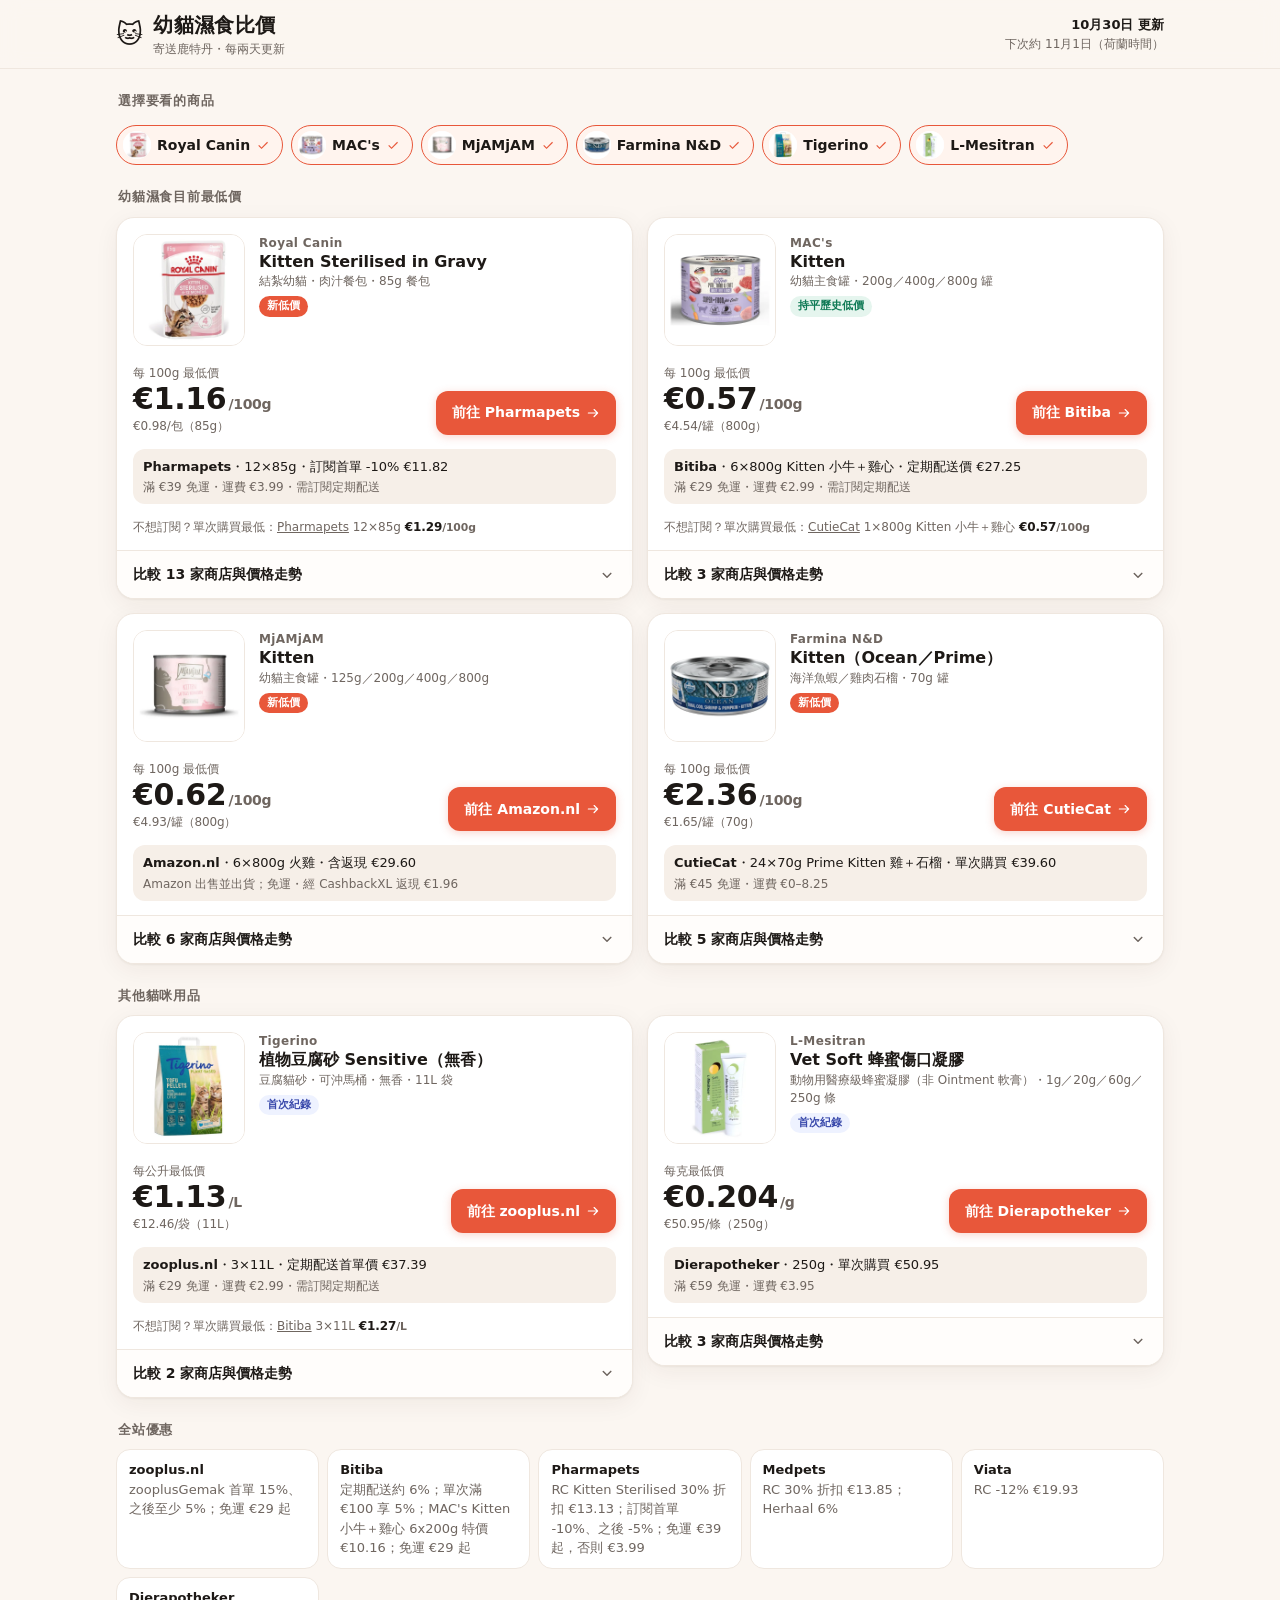
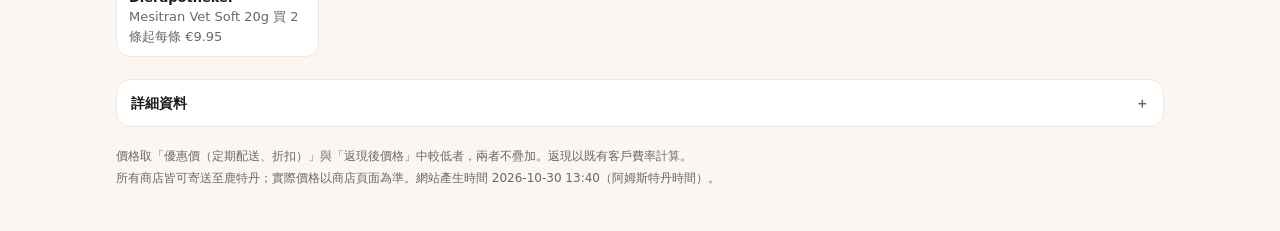
==== commit 7ae36031: "Awin 網站驗證 meta tag" ====
--- a/docs/index.html
+++ b/docs/index.html
@@ -4,11 +4,12 @@
 <meta charset="utf-8">
 <meta name="viewport" content="width=device-width,initial-scale=1,viewport-fit=cover">
 <title>幼貓濕食比價｜每兩天更新</title>
-<meta name="130d71a55195f45" content="bb93932e8c13df0b96f4deea7f7178f3" />
+<meta name="verification" content="ed02e5478d3a4b658cb3e1f78148c531" />
+  <meta name="130d71a55195f45" content="bb93932e8c13df0b96f4deea7f7178f3" />
 <meta name="description" content="追蹤荷蘭各大寵物網店的幼貓濕食價格，每兩天更新一次。最後更新：2026年10月30日">
 <meta name="theme-color" content="#fff7f2">
 <link rel="icon" href="data:image/svg+xml,<svg xmlns='http://www.w3.org/2000/svg' viewBox='0 0 100 100'><text y='.9em' font-size='90'>🐱</text></svg>">
-<link rel="stylesheet" href="assets/style.css?v=202610301311">
+<link rel="stylesheet" href="assets/style.css?v=202610301340">
 </head>
 <body>
 <header class="top">
@@ -19,7 +20,7 @@
 </header>
 <main class="wrap" id="app"><noscript>請開啟 JavaScript 以檢視價格。</noscript></main>
 <footer class="wrap foot" id="foot"></footer>
-<script id="site-data" type="application/json">{"title":"幼貓濕食比價","updated":"2026-10-30","updated_zh":"2026年10月30日","next_zh":"11月1日","generated_zh":"2026-10-30 13:11","location":"鹿特丹","products":[{"id":"rc_kitten_sterilised_gravy","brand":"Royal Canin","name":"Kitten Sterilised in Gravy","desc":"結紮幼貓・肉汁餐包","pack":"85g 餐包","unit_word":"包","base":"100g","group":"food","image":"assets/products/rc_kitten_sterilised_gravy.webp","date":"2026-10-30","best":{"shop":"Pharmapets","variant":"12x85g","units":12,"unit_g":85,"list_price":13.13,"price":11.82,"unit":0.985,"per100g":1.159,"pb":1.159,"size":"85g","basis":"訂閱首單 -10%","autoship":true,"one_time_unit":1.094,"one_time_per100g":1.287,"one_time_pb":1.287,"conditions":["滿 €39 免運・運費 €3.99","需訂閱定期配送"],"new_customer":null,"in_stock":true,"verified":true,"status":"verified","url":"https://www.pharmapets.nl/royal-canin-kitten-sterilised-12x-85gr.html","detail":"30% 折扣（原價 €18.75）；10/27 缺貨，10/30 有貨"},"one_time_best":{"shop":"Pharmapets","variant":"12x85g","unit":1.094,"unit_g":85,"url":"https://www.pharmapets.nl/royal-canin-kitten-sterilised-12x-85gr.html","per100g":1.287,"pb":1.287},"badge":{"kind":"new_low","text":"新低價","prev":1.275},"history":[{"date":"2026-10-25","unit":1.319,"per100g":1.552,"pb":1.552,"one_time_unit":1.402},{"date":"2026-10-27","unit":1.083,"per100g":1.275,"pb":1.275,"one_time_unit":1.116},{"date":"2026-10-30","unit":0.985,"per100g":1.159,"pb":1.159,"one_time_unit":1.094}],"offers":[{"shop":"Pharmapets","variant":"12x85g","units":12,"unit_g":85,"list_price":13.13,"price":11.82,"unit":0.985,"per100g":1.159,"pb":1.159,"size":"85g","basis":"訂閱首單 -10%","autoship":true,"one_time_unit":1.094,"one_time_per100g":1.287,"one_time_pb":1.287,"conditions":["滿 €39 免運・運費 €3.99","需訂閱定期配送"],"new_customer":null,"in_stock":true,"verified":true,"status":"verified","url":"https://www.pharmapets.nl/royal-canin-kitten-sterilised-12x-85gr.html","detail":"30% 折扣（原價 €18.75）；10/27 缺貨，10/30 有貨"},{"shop":"Medpets","variant":"12x85g","units":12,"unit_g":85,"list_price":13.85,"price":13.0,"unit":1.083,"per100g":1.275,"pb":1.275,"size":"85g","basis":"定期訂購價","autoship":true,"one_time_unit":1.116,"one_time_per100g":1.313,"one_time_pb":1.313,"conditions":["滿 €69 免運・運費 €3.95・最低訂單 €14.95","需訂閱定期配送"],"new_customer":null,"in_stock":true,"verified":true,"status":"verified","url":"https://www.medpets.nl/royal-canin-kitten-sterilised-gravy-maaltijdzakje","detail":"30% 折扣（原價約 €19.79）；最低訂單 €14.95 → 單買 1 盒不能下單"},{"shop":"zooplus.nl","variant":"48x85g","units":48,"unit_g":85,"list_price":76.49,"price":65.02,"unit":1.355,"per100g":1.594,"pb":1.594,"size":"85g","basis":"定期配送首單價","autoship":true,"one_time_unit":1.576,"one_time_per100g":1.854,"one_time_pb":1.854,"conditions":["滿 €29 免運・運費 €2.99","需訂閱定期配送"],"new_customer":{"portal":"CashbackXL","rate_pct":10.0,"unit":1.462,"price":70.17,"per100g":1.72,"pb":1.72},"in_stock":true,"verified":true,"status":"verified","url":"https://www.zooplus.nl/shop/katten/kattenvoer_blik/royal_canin/kitten/1200123","detail":""},{"shop":"Petgamma","variant":"12x85g","units":12,"unit_g":85,"list_price":17.55,"price":16.67,"unit":1.389,"per100g":1.634,"pb":1.634,"size":"85g","basis":"定期配送價","autoship":true,"one_time_unit":1.402,"one_time_per100g":1.649,"one_time_pb":1.649,"conditions":["滿 €50 免運","需訂閱定期配送"],"new_customer":null,"in_stock":true,"verified":true,"status":"verified","url":"https://www.petgamma.com/nl/p/12x-kitten-sterilised-gravy-kattenvoer-nat-85-gr","detail":""},{"shop":"zooplus.nl","variant":"24x85g","units":24,"unit_g":85,"list_price":39.49,"price":33.57,"unit":1.399,"per100g":1.646,"pb":1.646,"size":"85g","basis":"定期配送首單價","autoship":true,"one_time_unit":1.628,"one_time_per100g":1.915,"one_time_pb":1.915,"conditions":["滿 €29 免運・運費 €2.99","需訂閱定期配送"],"new_customer":{"portal":"CashbackXL","rate_pct":10.0,"unit":1.51,"price":36.23,"per100g":1.776,"pb":1.776},"in_stock":true,"verified":true,"status":"verified","url":"https://www.zooplus.nl/shop/katten/kattenvoer_blik/royal_canin/kitten/1200123","detail":""},{"shop":"zooplus.nl","variant":"12x85g","units":12,"unit_g":85,"list_price":19.79,"price":16.82,"unit":1.402,"per100g":1.649,"pb":1.649,"size":"85g","basis":"定期配送首單價","autoship":true,"one_time_unit":1.631,"one_time_per100g":1.919,"one_time_pb":1.919,"conditions":["滿 €29 免運・運費 €2.99","需訂閱定期配送"],"new_customer":{"portal":"CashbackXL","rate_pct":10.0,"unit":1.512,"price":18.15,"per100g":1.779,"pb":1.779},"in_stock":true,"verified":true,"status":"verified","url":"https://www.zooplus.nl/shop/katten/kattenvoer_blik/royal_canin/kitten/1200123","detail":""},{"shop":"Bitiba","variant":"48x85g","units":48,"unit_g":85,"list_price":73.69,"price":69.27,"unit":1.443,"per100g":1.698,"pb":1.698,"size":"85g","basis":"定期配送價","autoship":true,"one_time_unit":1.535,"one_time_per100g":1.806,"one_time_pb":1.806,"conditions":["滿 €29 免運・運費 €2.99","需訂閱定期配送"],"new_customer":null,"in_stock":true,"verified":true,"status":"verified","url":"https://www.bitiba.nl/shop/katten/kattenvoer_blik/royal_canin/kitten/1200128","detail":""},{"shop":"Bitiba","variant":"24x85g","units":24,"unit_g":85,"list_price":37.29,"price":35.05,"unit":1.46,"per100g":1.718,"pb":1.718,"size":"85g","basis":"定期配送價","autoship":true,"one_time_unit":1.554,"one_time_per100g":1.828,"one_time_pb":1.828,"conditions":["滿 €29 免運・運費 €2.99","需訂閱定期配送"],"new_customer":null,"in_stock":true,"verified":true,"status":"verified","url":"https://www.bitiba.nl/shop/katten/kattenvoer_blik/royal_canin/kitten/1200128","detail":""},{"shop":"Bitiba","variant":"12x85g","units":12,"unit_g":85,"list_price":18.99,"price":17.85,"unit":1.488,"per100g":1.75,"pb":1.75,"size":"85g","basis":"定期配送價","autoship":true,"one_time_unit":1.582,"one_time_per100g":1.861,"one_time_pb":1.861,"conditions":["滿 €29 免運・運費 €2.99","需訂閱定期配送"],"new_customer":null,"in_stock":true,"verified":true,"status":"verified","url":"https://www.bitiba.nl/shop/katten/kattenvoer_blik/royal_canin/kitten/1200128","detail":""},{"shop":"Brekz","variant":"48x85g","units":48,"unit_g":85,"list_price":76.35,"price":76.35,"unit":1.591,"per100g":1.871,"pb":1.871,"size":"85g","basis":"單次購買","autoship":false,"one_time_unit":null,"one_time_per100g":null,"one_time_pb":null,"conditions":["滿 €35 免運"],"new_customer":null,"in_stock":true,"verified":true,"status":"verified","url":"https://www.brekz.nl/royal-canin-nat-kattenvoer/royal-canin-kitten-sterilised-in-gravy-natvoer-kat-85-g.html","detail":""},{"shop":"Pets Place","variant":"12x85g","units":12,"unit_g":85,"list_price":19.95,"price":19.15,"unit":1.596,"per100g":1.877,"pb":1.877,"size":"85g","basis":"含返現","autoship":false,"one_time_unit":null,"one_time_per100g":null,"one_time_pb":null,"conditions":["滿 €39 免運","經 ShopBuddies 返現 €0.80"],"new_customer":null,"in_stock":true,"verified":true,"status":"verified","url":"https://www.petsplace.nl/royal-canin-kitten-sterilised-gravy-kitten-kattenvoer-9003579007129-pps","detail":"Kies en mix 3+1 gratis"},{"shop":"Brekz","variant":"24x85g","units":24,"unit_g":85,"list_price":39.19,"price":39.19,"unit":1.633,"per100g":1.921,"pb":1.921,"size":"85g","basis":"單次購買","autoship":false,"one_time_unit":null,"one_time_per100g":null,"one_time_pb":null,"conditions":["滿 €35 免運"],"new_customer":null,"in_stock":true,"verified":true,"status":"verified","url":"https://www.brekz.nl/royal-canin-nat-kattenvoer/royal-canin-kitten-sterilised-in-gravy-natvoer-kat-85-g.html","detail":""},{"shop":"Viata","variant":"12x85g","units":12,"unit_g":85,"list_price":19.93,"price":19.93,"unit":1.661,"per100g":1.954,"pb":1.954,"size":"85g","basis":"單次購買","autoship":false,"one_time_unit":null,"one_time_per100g":null,"one_time_pb":null,"conditions":["滿 €49 免運"],"new_customer":null,"in_stock":true,"verified":true,"status":"verified","url":"https://www.viata.nl/royal-canin-feline-sterilised-kitten-versheidszakjes-12x85-g-nl","detail":"-12%（原價 €22.75）"},{"shop":"Brekz","variant":"12x85g","units":12,"unit_g":85,"list_price":19.99,"price":19.99,"unit":1.666,"per100g":1.96,"pb":1.96,"size":"85g","basis":"單次購買","autoship":false,"one_time_unit":null,"one_time_per100g":null,"one_time_pb":null,"conditions":["滿 €35 免運"],"new_customer":null,"in_stock":true,"verified":true,"status":"verified","url":"https://www.brekz.nl/royal-canin-nat-kattenvoer/royal-canin-kitten-sterilised-in-gravy-natvoer-kat-85-g.html","detail":""},{"shop":"Intratuin","variant":"12x85g","units":12,"unit_g":85,"list_price":19.99,"price":19.99,"unit":1.666,"per100g":1.96,"pb":1.96,"size":"85g","basis":"單次購買","autoship":false,"one_time_unit":null,"one_time_per100g":null,"one_time_pb":null,"conditions":["滿 €40 免運・運費 €4.95"],"new_customer":null,"in_stock":true,"verified":true,"status":"verified","url":"https://www.intratuin.nl/royal-canin-kattenvoer-in-saus-gesteriliseerde-kittens-85-g-12-stuks.html","detail":"新平台（Yi 10/29 提供）"},{"shop":"Amazon.nl","variant":"48x85g","units":48,"unit_g":85,"list_price":87.67,"price":82.24,"unit":1.713,"per100g":2.016,"pb":2.016,"size":"85g","basis":"含返現","autoship":false,"one_time_unit":null,"one_time_per100g":null,"one_time_pb":null,"conditions":["免運","經 CashbackXL 返現 €5.43"],"new_customer":{"portal":"CashbackXL","rate_pct":15.0,"unit":1.6,"price":76.8,"per100g":1.882,"pb":1.882},"in_stock":true,"verified":true,"status":"verified","url":"https://www.amazon.nl/s?k=royal+canin+kitten+sterilised+gravy","detail":""},{"shop":"Diebo","variant":"12x85g","units":12,"unit_g":85,"list_price":15.95,"price":20.9,"unit":1.742,"per100g":2.049,"pb":2.049,"size":"85g","basis":"含運費","autoship":false,"one_time_unit":null,"one_time_per100g":null,"one_time_pb":null,"conditions":["運費 €4.95"],"new_customer":null,"in_stock":true,"verified":true,"status":"verified","url":"https://www.diebo.nl/royal-canin-kattenvoer-kitten-sterilised-gravy-12-x-85-gr","detail":""},{"shop":"Amazon.nl","variant":"12x85g","units":12,"unit_g":85,"list_price":24.94,"price":23.39,"unit":1.949,"per100g":2.293,"pb":2.293,"size":"85g","basis":"含返現","autoship":false,"one_time_unit":null,"one_time_per100g":null,"one_time_pb":null,"conditions":["免運","經 CashbackXL 返現 €1.55"],"new_customer":{"portal":"CashbackXL","rate_pct":15.0,"unit":1.821,"price":21.85,"per100g":2.142,"pb":2.142},"in_stock":true,"verified":true,"status":"verified","url":"https://www.amazon.nl/s?k=royal+canin+kitten+sterilised+gravy","detail":""},{"shop":"Zoolini","variant":"12x85g","units":12,"unit_g":85,"list_price":23.49,"price":23.49,"unit":1.957,"per100g":2.303,"pb":2.303,"size":"85g","basis":"單次購買","autoship":false,"one_time_unit":null,"one_time_per100g":null,"one_time_pb":null,"conditions":["滿 €64.90 免運・運費 €6.90"],"new_customer":null,"in_stock":true,"verified":true,"status":"verified","url":"https://www.zoolini.nl/royal-canin/kitten-sterilised-in-jelly-12x85g?sai=10231","detail":"頁面選 in Saus 版本"},{"shop":"Zooveel","variant":"12x85g","units":12,"unit_g":85,"list_price":16.95,"price":24.15,"unit":2.012,"per100g":2.368,"pb":2.368,"size":"85g","basis":"含運費","autoship":false,"one_time_unit":null,"one_time_per100g":null,"one_time_pb":null,"conditions":["滿 €75 免運・運費 €7.20"],"new_customer":null,"in_stock":true,"verified":true,"status":"verified","url":"https://www.zooveel.nl/kat/natvoer/royal-canin-kattenvoer-kitten-sterilised-gravy-12-x-85-gr","detail":"新平台（Enschede 寵物店，PostNL 寄全荷）"},{"shop":"bol.com（Plaza 賣家）","variant":"12x85g","units":12,"unit_g":85,"list_price":24.93,"price":24.93,"unit":2.078,"per100g":2.444,"pb":2.444,"size":"85g","basis":"單次購買","autoship":false,"one_time_unit":null,"one_time_per100g":null,"one_time_pb":null,"conditions":["依賣家而定"],"new_customer":null,"in_stock":true,"verified":false,"status":"partly_verified","url":"https://www.bol.com/nl/nl/p/royal-canin-kitten-sterilised-gravy-kitten-kattenvoer-12x85-g/9300000064660027/","detail":"bol 擋自動化（403），價格取自 kieskeurig"},{"shop":"Newpharma","variant":"12x85g","units":12,"unit_g":85,"list_price":18.49,"price":25.68,"unit":2.14,"per100g":2.518,"pb":2.518,"size":"85g","basis":"含運費","autoship":false,"one_time_unit":null,"one_time_per100g":null,"one_time_pb":null,"conditions":["運費 €7.19"],"new_customer":null,"in_stock":true,"verified":false,"status":"partly_verified","url":"https://www.kieskeurig.nl/","detail":"價格只見於 kieskeurig"}],"main_count":20,"shop_count":13,"mixed_sizes":false},{"id":"macs_kitten","brand":"MAC's","name":"Kitten","desc":"幼貓主食罐","pack":"200g／400g／800g 罐","unit_word":"罐","base":"100g","group":"food","image":"assets/products/macs_kitten.webp","date":"2026-10-30","best":{"shop":"Bitiba","variant":"6x800g Kitten 小牛＋雞心","units":6,"unit_g":800,"list_price":28.99,"price":27.25,"unit":4.542,"per100g":0.568,"pb":0.568,"size":"800g","basis":"定期配送價","autoship":true,"one_time_unit":4.832,"one_time_per100g":0.604,"one_time_pb":0.604,"conditions":["滿 €29 免運・運費 €2.99","需訂閱定期配送"],"new_customer":null,"in_stock":true,"verified":true,"status":"verified","url":"https://www.bitiba.nl/shop/katten/kattenvoer_blik/macs/249562/579522","detail":""},"one_time_best":{"shop":"CutieCat","variant":"1x800g Kitten 小牛＋雞心","unit":4.55,"unit_g":800,"url":"https://cutiecat.nl/product/macs-kittenvoer-blikjes-800g/","per100g":0.569,"pb":0.569},"badge":{"kind":"at_low","text":"持平歷史低價"},"history":[{"date":"2026-10-25","unit":2.708,"per100g":0.677,"pb":0.677,"one_time_unit":1.693},{"date":"2026-10-27","unit":4.542,"per100g":0.568,"pb":0.568,"one_time_unit":1.693},{"date":"2026-10-30","unit":4.542,"per100g":0.568,"pb":0.568,"one_time_unit":1.693}],"offers":[{"shop":"Bitiba","variant":"6x800g Kitten 小牛＋雞心","units":6,"unit_g":800,"list_price":28.99,"price":27.25,"unit":4.542,"per100g":0.568,"pb":0.568,"size":"800g","basis":"定期配送價","autoship":true,"one_time_unit":4.832,"one_time_per100g":0.604,"one_time_pb":0.604,"conditions":["滿 €29 免運・運費 €2.99","需訂閱定期配送"],"new_customer":null,"in_stock":true,"verified":true,"status":"verified","url":"https://www.bitiba.nl/shop/katten/kattenvoer_blik/macs/249562/579522","detail":""},{"shop":"CutieCat","variant":"1x800g Kitten 小牛＋雞心","units":1,"unit_g":800,"list_price":4.55,"price":4.55,"unit":4.55,"per100g":0.569,"pb":0.569,"size":"800g","basis":"單次購買","autoship":false,"one_time_unit":null,"one_time_per100g":null,"one_time_pb":null,"conditions":["滿 €45 免運・運費 €0–8.25"],"new_customer":null,"in_stock":true,"verified":true,"status":"verified","url":"https://cutiecat.nl/product/macs-kittenvoer-blikjes-800g/","detail":""},{"shop":"CutieCat","variant":"1x800g Kitten 其他口味","units":1,"unit_g":800,"list_price":4.58,"price":4.58,"unit":4.58,"per100g":0.573,"pb":0.573,"size":"800g","basis":"單次購買","autoship":false,"one_time_unit":null,"one_time_per100g":null,"one_time_pb":null,"conditions":["滿 €45 免運・運費 €0–8.25"],"new_customer":null,"in_stock":true,"verified":true,"status":"verified","url":"https://cutiecat.nl/product/macs-kittenvoer-blikjes-800g/","detail":""},{"shop":"CutieCat","variant":"1x400g Kitten 小牛＋雞心","units":1,"unit_g":400,"list_price":2.85,"price":2.85,"unit":2.85,"per100g":0.713,"pb":0.713,"size":"400g","basis":"單次購買","autoship":false,"one_time_unit":null,"one_time_per100g":null,"one_time_pb":null,"conditions":["滿 €45 免運・運費 €0–8.25"],"new_customer":null,"in_stock":true,"verified":true,"status":"verified","url":"https://cutiecat.nl/product/macs-kittenvoer-blikjes-400g/","detail":""},{"shop":"Bitiba","variant":"6x200g Kitten 小牛＋雞心","units":6,"unit_g":200,"list_price":11.29,"price":10.16,"unit":1.693,"per100g":0.847,"pb":0.847,"size":"200g","basis":"購物車折扣","autoship":false,"one_time_unit":null,"one_time_per100g":null,"one_time_pb":null,"conditions":["滿 €29 免運・運費 €2.99"],"new_customer":null,"in_stock":true,"verified":true,"status":"verified","url":"https://www.bitiba.nl/shop/katten/kattenvoer_blik/macs/249562/579519?variantId=579519.6","detail":"特價"},{"shop":"Bitiba","variant":"6x400g Kitten 火雞＋兔","units":6,"unit_g":400,"list_price":22.49,"price":21.14,"unit":3.523,"per100g":0.881,"pb":0.881,"size":"400g","basis":"定期配送價","autoship":true,"one_time_unit":3.748,"one_time_per100g":0.937,"one_time_pb":0.937,"conditions":["滿 €29 免運・運費 €2.99","需訂閱定期配送"],"new_customer":null,"in_stock":true,"verified":true,"status":"verified","url":"https://www.bitiba.nl/shop/katten/kattenvoer_blik/macs/249562/579518","detail":"其他 400g 口味缺貨"},{"shop":"CutieCat","variant":"12x200g Kitten 小牛＋雞心","units":12,"unit_g":200,"list_price":21.49,"price":21.49,"unit":1.791,"per100g":0.895,"pb":0.895,"size":"200g","basis":"單次購買","autoship":false,"one_time_unit":null,"one_time_per100g":null,"one_time_pb":null,"conditions":["滿 €45 免運・運費 €0–8.25"],"new_customer":null,"in_stock":true,"verified":true,"status":"verified","url":"https://cutiecat.nl/product/macs-kitten-natvoer-blikjes-200g/","detail":""},{"shop":"CutieCat","variant":"12x200g Kitten 火雞／牛／鴨","units":12,"unit_g":200,"list_price":21.49,"price":21.49,"unit":1.791,"per100g":0.895,"pb":0.895,"size":"200g","basis":"單次購買","autoship":false,"one_time_unit":null,"one_time_per100g":null,"one_time_pb":null,"conditions":["滿 €45 免運・運費 €0–8.25"],"new_customer":null,"in_stock":true,"verified":true,"status":"verified","url":"https://cutiecat.nl/product/macs-kitten-natvoer-blikjes-200g/","detail":""},{"shop":"zooplus.nl","variant":"6x400g Kitten 火雞＋兔","units":6,"unit_g":400,"list_price":22.49,"price":22.24,"unit":3.707,"per100g":0.927,"pb":0.927,"size":"400g","basis":"含返現","autoship":false,"one_time_unit":null,"one_time_per100g":null,"one_time_pb":null,"conditions":["滿 €29 免運・運費 €2.99","經 ShopBuddies 返現 €0.25"],"new_customer":{"portal":"CashbackXL","rate_pct":10.0,"unit":3.438,"price":20.63,"per100g":0.86,"pb":0.86},"in_stock":true,"verified":true,"status":"verified","url":"https://www.zooplus.nl/shop/katten/kattenvoer_blik/macs_s/mac_s_blikken/444159","detail":""},{"shop":"zooplus.nl","variant":"6x200g Kitten 小牛＋雞心","units":6,"unit_g":200,"list_price":11.29,"price":11.17,"unit":1.862,"per100g":0.931,"pb":0.931,"size":"200g","basis":"含返現","autoship":false,"one_time_unit":null,"one_time_per100g":null,"one_time_pb":null,"conditions":["滿 €29 免運・運費 €2.99","經 ShopBuddies 返現 €0.12"],"new_customer":{"portal":"CashbackXL","rate_pct":10.0,"unit":1.727,"price":10.36,"per100g":0.864,"pb":0.864},"in_stock":true,"verified":true,"status":"verified","url":"https://www.zooplus.nl/shop/katten/kattenvoer_blik/macs_s/mac_s_blikken/444155","detail":""},{"shop":"CutieCat","variant":"1x200g Kitten 小牛＋雞心","units":1,"unit_g":200,"list_price":1.88,"price":1.88,"unit":1.88,"per100g":0.94,"pb":0.94,"size":"200g","basis":"單次購買","autoship":false,"one_time_unit":null,"one_time_per100g":null,"one_time_pb":null,"conditions":["滿 €45 免運・運費 €0–8.25"],"new_customer":null,"in_stock":true,"verified":true,"status":"verified","url":"https://cutiecat.nl/product/macs-kitten-natvoer-blikjes-200g/","detail":""},{"shop":"CutieCat","variant":"1x200g Kitten 火雞／牛／鴨","units":1,"unit_g":200,"list_price":1.88,"price":1.88,"unit":1.88,"per100g":0.94,"pb":0.94,"size":"200g","basis":"單次購買","autoship":false,"one_time_unit":null,"one_time_per100g":null,"one_time_pb":null,"conditions":["滿 €45 免運・運費 €0–8.25"],"new_customer":null,"in_stock":true,"verified":true,"status":"verified","url":"https://cutiecat.nl/product/macs-kitten-natvoer-blikjes-200g/","detail":""},{"shop":"CutieCat","variant":"12x200g Kitten 火雞＋兔","units":12,"unit_g":200,"list_price":23.18,"price":23.18,"unit":1.932,"per100g":0.966,"pb":0.966,"size":"200g","basis":"單次購買","autoship":false,"one_time_unit":null,"one_time_per100g":null,"one_time_pb":null,"conditions":["滿 €45 免運・運費 €0–8.25"],"new_customer":null,"in_stock":true,"verified":true,"status":"verified","url":"https://cutiecat.nl/product/macs-kitten-natvoer-blikjes-200g/","detail":""},{"shop":"Bitiba","variant":"6x200g Kitten","units":6,"unit_g":200,"list_price":12.49,"price":11.74,"unit":1.957,"per100g":0.978,"pb":0.978,"size":"200g","basis":"定期配送價","autoship":true,"one_time_unit":2.082,"one_time_per100g":1.041,"one_time_pb":1.041,"conditions":["滿 €29 免運・運費 €2.99","需訂閱定期配送"],"new_customer":null,"in_stock":true,"verified":true,"status":"verified","url":"https://www.bitiba.nl/shop/katten/kattenvoer_blik/macs/249562/579519?variantId=579519.6","detail":""},{"shop":"Bitiba","variant":"6x200g Kitten 火雞＋兔","units":6,"unit_g":200,"list_price":12.49,"price":11.74,"unit":1.957,"per100g":0.978,"pb":0.978,"size":"200g","basis":"定期配送價","autoship":true,"one_time_unit":2.082,"one_time_per100g":1.041,"one_time_pb":1.041,"conditions":["滿 €29 免運・運費 €2.99","需訂閱定期配送"],"new_customer":null,"in_stock":true,"verified":true,"status":"verified","url":"https://www.bitiba.nl/shop/katten/kattenvoer_blik/macs/249562/579519?variantId=579519.6","detail":""},{"shop":"CutieCat","variant":"1x200g Kitten 火雞＋兔","units":1,"unit_g":200,"list_price":2.02,"price":2.02,"unit":2.02,"per100g":1.01,"pb":1.01,"size":"200g","basis":"單次購買","autoship":false,"one_time_unit":null,"one_time_per100g":null,"one_time_pb":null,"conditions":["滿 €45 免運・運費 €0–8.25"],"new_customer":null,"in_stock":true,"verified":true,"status":"verified","url":"https://cutiecat.nl/product/macs-kitten-natvoer-blikjes-200g/","detail":""},{"shop":"zooplus.nl","variant":"6x200g Kitten 火雞／牛／鴨","units":6,"unit_g":200,"list_price":12.49,"price":12.35,"unit":2.058,"per100g":1.029,"pb":1.029,"size":"200g","basis":"含返現","autoship":false,"one_time_unit":null,"one_time_per100g":null,"one_time_pb":null,"conditions":["滿 €29 免運・運費 €2.99","經 ShopBuddies 返現 €0.14"],"new_customer":{"portal":"CashbackXL","rate_pct":10.0,"unit":1.91,"price":11.46,"per100g":0.955,"pb":0.955},"in_stock":true,"verified":true,"status":"verified","url":"https://www.zooplus.nl/shop/katten/kattenvoer_blik/macs_s/mac_s_blikken/444155","detail":""},{"shop":"zooplus.nl","variant":"6x200g Kitten 火雞＋兔","units":6,"unit_g":200,"list_price":12.49,"price":12.35,"unit":2.058,"per100g":1.029,"pb":1.029,"size":"200g","basis":"含返現","autoship":false,"one_time_unit":null,"one_time_per100g":null,"one_time_pb":null,"conditions":["滿 €29 免運・運費 €2.99","經 ShopBuddies 返現 €0.14"],"new_customer":{"portal":"CashbackXL","rate_pct":10.0,"unit":1.91,"price":11.46,"per100g":0.955,"pb":0.955},"in_stock":true,"verified":true,"status":"verified","url":"https://www.zooplus.nl/shop/katten/kattenvoer_blik/macs_s/mac_s_blikken/444155","detail":""},{"shop":"zooplus.nl","variant":"12x100g 餐包 Kitten 牛＋禽","units":12,"unit_g":100,"list_price":18.19,"price":17.99,"unit":1.499,"per100g":1.499,"pb":1.499,"size":"100g","basis":"含返現","autoship":false,"one_time_unit":null,"one_time_per100g":null,"one_time_pb":null,"conditions":["滿 €29 免運・運費 €2.99","經 ShopBuddies 返現 €0.20"],"new_customer":{"portal":"CashbackXL","rate_pct":10.0,"unit":1.391,"price":16.69,"per100g":1.391,"pb":1.391},"in_stock":false,"verified":true,"status":"verified","url":"https://www.zooplus.nl/shop/katten/kattenvoer_blik/macs_s/2654540","detail":""}],"main_count":18,"shop_count":3,"mixed_sizes":true},{"id":"mjamjam_kitten","brand":"MjAMjAM","name":"Kitten","desc":"幼貓主食罐","pack":"125g／200g／400g／800g","unit_word":"罐","base":"100g","group":"food","image":"assets/products/mjamjam_kitten.webp","date":"2026-10-30","best":{"shop":"Amazon.nl","variant":"6x800g 火雞","units":6,"unit_g":800,"list_price":31.56,"price":29.6,"unit":4.933,"per100g":0.617,"pb":0.617,"size":"800g","basis":"含返現","autoship":false,"one_time_unit":null,"one_time_per100g":null,"one_time_pb":null,"conditions":["Amazon 出售並出貨；免運","經 CashbackXL 返現 €1.96"],"new_customer":{"portal":"CashbackXL","rate_pct":15.0,"unit":4.608,"price":27.65,"per100g":0.576,"pb":0.576},"in_stock":true,"verified":true,"status":"verified","url":"https://www.amazon.nl/dp/B0BMQFQ836","detail":"Kitten goed kalkoen met zalmolie"},"one_time_best":null,"badge":{"kind":"new_low","text":"新低價","prev":0.948},"history":[{"date":"2026-10-25","unit":2.113,"per100g":1.057,"pb":1.057,"one_time_unit":2.248},{"date":"2026-10-27","unit":1.895,"per100g":0.948,"pb":0.948,"one_time_unit":2.016},{"date":"2026-10-30","unit":4.933,"per100g":0.617,"pb":0.617,"one_time_unit":2.049}],"offers":[{"shop":"Amazon.nl","variant":"6x800g 火雞","units":6,"unit_g":800,"list_price":31.56,"price":29.6,"unit":4.933,"per100g":0.617,"pb":0.617,"size":"800g","basis":"含返現","autoship":false,"one_time_unit":null,"one_time_per100g":null,"one_time_pb":null,"conditions":["Amazon 出售並出貨；免運","經 CashbackXL 返現 €1.96"],"new_customer":{"portal":"CashbackXL","rate_pct":15.0,"unit":4.608,"price":27.65,"per100g":0.576,"pb":0.576},"in_stock":true,"verified":true,"status":"verified","url":"https://www.amazon.nl/dp/B0BMQFQ836","detail":"Kitten goed kalkoen met zalmolie"},{"shop":"Bitiba","variant":"24x800g 小牛肉","units":24,"unit_g":800,"list_price":126.99,"price":119.37,"unit":4.974,"per100g":0.622,"pb":0.622,"size":"800g","basis":"定期配送價","autoship":true,"one_time_unit":5.291,"one_time_per100g":0.661,"one_time_pb":0.661,"conditions":["滿 €29 免運・運費 €2.99","需訂閱定期配送"],"new_customer":null,"in_stock":true,"verified":true,"status":"verified","url":"https://www.bitiba.nl/shop/katten/kattenvoer_blik/mjamjam/1750485","detail":"10/30 新增規格（Voordeelpakket）"},{"shop":"Bitiba","variant":"24x800g 雞肉","units":24,"unit_g":800,"list_price":126.99,"price":119.37,"unit":4.974,"per100g":0.622,"pb":0.622,"size":"800g","basis":"定期配送價","autoship":true,"one_time_unit":5.291,"one_time_per100g":0.661,"one_time_pb":0.661,"conditions":["滿 €29 免運・運費 €2.99","需訂閱定期配送"],"new_customer":null,"in_stock":true,"verified":true,"status":"verified","url":"https://www.bitiba.nl/shop/katten/kattenvoer_blik/mjamjam/1750485","detail":"10/30 新增規格（Voordeelpakket）"},{"shop":"Amazon.nl","variant":"6x800g 小牛肉","units":6,"unit_g":800,"list_price":32.49,"price":30.48,"unit":5.08,"per100g":0.635,"pb":0.635,"size":"800g","basis":"含返現","autoship":false,"one_time_unit":null,"one_time_per100g":null,"one_time_pb":null,"conditions":["Amazon 出售並出貨；免運","經 CashbackXL 返現 €2.01"],"new_customer":{"portal":"CashbackXL","rate_pct":15.0,"unit":4.743,"price":28.46,"per100g":0.593,"pb":0.593},"in_stock":true,"verified":true,"status":"verified","url":"https://www.amazon.nl/dp/B08MM2L42D","detail":"EAN 4260512873837"},{"shop":"Bitiba","variant":"6x800g 小牛肉","units":6,"unit_g":800,"list_price":32.49,"price":30.54,"unit":5.09,"per100g":0.636,"pb":0.636,"size":"800g","basis":"定期配送價","autoship":true,"one_time_unit":5.415,"one_time_per100g":0.677,"one_time_pb":0.677,"conditions":["滿 €29 免運・運費 €2.99","需訂閱定期配送"],"new_customer":null,"in_stock":true,"verified":true,"status":"verified","url":"https://www.bitiba.nl/shop/katten/kattenvoer_blik/mjamjam/1750485","detail":"10/30 新增規格"},{"shop":"Bitiba","variant":"6x800g 雞肉","units":6,"unit_g":800,"list_price":32.49,"price":30.54,"unit":5.09,"per100g":0.636,"pb":0.636,"size":"800g","basis":"定期配送價","autoship":true,"one_time_unit":5.415,"one_time_per100g":0.677,"one_time_pb":0.677,"conditions":["滿 €29 免運・運費 €2.99","需訂閱定期配送"],"new_customer":null,"in_stock":true,"verified":true,"status":"verified","url":"https://www.bitiba.nl/shop/katten/kattenvoer_blik/mjamjam/1750485","detail":"10/30 新增規格"},{"shop":"zooplus.nl","variant":"24x800g 小牛肉","units":24,"unit_g":800,"list_price":127.99,"price":126.58,"unit":5.274,"per100g":0.659,"pb":0.659,"size":"800g","basis":"含返現","autoship":false,"one_time_unit":null,"one_time_per100g":null,"one_time_pb":null,"conditions":["滿 €29 免運・運費 €2.99","經 ShopBuddies 返現 €1.41"],"new_customer":{"portal":"CashbackXL","rate_pct":10.0,"unit":4.892,"price":117.41,"per100g":0.612,"pb":0.612},"in_stock":true,"verified":true,"status":"verified","url":"https://www.zooplus.nl/shop/katten/kattenvoer_blik/mjamjam_natvoer/1579186","detail":"10/30 新增規格（Voordeelpakket）"},{"shop":"zooplus.nl","variant":"24x800g 雞肉","units":24,"unit_g":800,"list_price":127.99,"price":126.58,"unit":5.274,"per100g":0.659,"pb":0.659,"size":"800g","basis":"含返現","autoship":false,"one_time_unit":null,"one_time_per100g":null,"one_time_pb":null,"conditions":["滿 €29 免運・運費 €2.99","經 ShopBuddies 返現 €1.41"],"new_customer":{"portal":"CashbackXL","rate_pct":10.0,"unit":4.892,"price":117.41,"per100g":0.612,"pb":0.612},"in_stock":true,"verified":true,"status":"verified","url":"https://www.zooplus.nl/shop/katten/kattenvoer_blik/mjamjam_natvoer/1579186","detail":"10/30 新增規格（Voordeelpakket）"},{"shop":"zooplus.nl","variant":"6x800g 小牛肉","units":6,"unit_g":800,"list_price":32.49,"price":32.13,"unit":5.355,"per100g":0.669,"pb":0.669,"size":"800g","basis":"含返現","autoship":false,"one_time_unit":null,"one_time_per100g":null,"one_time_pb":null,"conditions":["滿 €29 免運・運費 €2.99","經 ShopBuddies 返現 €0.36"],"new_customer":{"portal":"CashbackXL","rate_pct":10.0,"unit":4.967,"price":29.8,"per100g":0.621,"pb":0.621},"in_stock":true,"verified":true,"status":"verified","url":"https://www.zooplus.nl/shop/katten/kattenvoer_blik/mjamjam_natvoer/1579186","detail":"10/30 新增規格"},{"shop":"zooplus.nl","variant":"6x800g 雞肉","units":6,"unit_g":800,"list_price":32.49,"price":32.13,"unit":5.355,"per100g":0.669,"pb":0.669,"size":"800g","basis":"含返現","autoship":false,"one_time_unit":null,"one_time_per100g":null,"one_time_pb":null,"conditions":["滿 €29 免運・運費 €2.99","經 ShopBuddies 返現 €0.36"],"new_customer":{"portal":"CashbackXL","rate_pct":10.0,"unit":4.967,"price":29.8,"per100g":0.621,"pb":0.621},"in_stock":true,"verified":true,"status":"verified","url":"https://www.zooplus.nl/shop/katten/kattenvoer_blik/mjamjam_natvoer/1579186","detail":"10/30 新增規格"},{"shop":"Amazon.nl","variant":"6x400g 小牛肉","units":6,"unit_g":400,"list_price":20.4,"price":19.14,"unit":3.19,"per100g":0.797,"pb":0.797,"size":"400g","basis":"含返現","autoship":false,"one_time_unit":null,"one_time_per100g":null,"one_time_pb":null,"conditions":["Amazon 出售並出貨；免運","經 CashbackXL 返現 €1.26"],"new_customer":{"portal":"CashbackXL","rate_pct":15.0,"unit":2.978,"price":17.87,"per100g":0.745,"pb":0.745},"in_stock":true,"verified":true,"status":"verified","url":"https://www.amazon.nl/dp/B08MM2L42D","detail":""},{"shop":"Amazon.nl","variant":"6x400g 火雞","units":6,"unit_g":400,"list_price":20.97,"price":19.67,"unit":3.278,"per100g":0.82,"pb":0.82,"size":"400g","basis":"含返現","autoship":false,"one_time_unit":null,"one_time_per100g":null,"one_time_pb":null,"conditions":["Amazon 出售並出貨；免運","經 CashbackXL 返現 €1.30"],"new_customer":{"portal":"CashbackXL","rate_pct":15.0,"unit":3.062,"price":18.37,"per100g":0.765,"pb":0.765},"in_stock":true,"verified":true,"status":"verified","url":"https://www.amazon.nl/dp/B0BMQFQ836","detail":""},{"shop":"Bitiba","variant":"24x400g 小牛肉","units":24,"unit_g":400,"list_price":86.19,"price":81.02,"unit":3.376,"per100g":0.844,"pb":0.844,"size":"400g","basis":"定期配送價","autoship":true,"one_time_unit":3.591,"one_time_per100g":0.898,"one_time_pb":0.898,"conditions":["滿 €29 免運・運費 €2.99","需訂閱定期配送"],"new_customer":null,"in_stock":true,"verified":true,"status":"verified","url":"https://www.bitiba.nl/shop/katten/kattenvoer_blik/mjamjam/1750490","detail":"10/30 新增規格"},{"shop":"Zoolini","variant":"1x800g 小牛肉","units":1,"unit_g":800,"list_price":6.79,"price":6.79,"unit":6.79,"per100g":0.849,"pb":0.849,"size":"800g","basis":"單次購買","autoship":false,"one_time_unit":null,"one_time_per100g":null,"one_time_pb":null,"conditions":["滿 €64.90 免運・運費 €6.90"],"new_customer":null,"in_stock":true,"verified":true,"status":"verified","url":"https://www.zoolini.nl/mjamjam/kitten-kalfsvlees-en-zalmolie","detail":""},{"shop":"Bitiba","variant":"6x400g 小牛肉","units":6,"unit_g":400,"list_price":21.99,"price":20.67,"unit":3.445,"per100g":0.861,"pb":0.861,"size":"400g","basis":"定期配送價","autoship":true,"one_time_unit":3.665,"one_time_per100g":0.916,"one_time_pb":0.916,"conditions":["滿 €29 免運・運費 €2.99","需訂閱定期配送"],"new_customer":null,"in_stock":true,"verified":true,"status":"verified","url":"https://www.bitiba.nl/shop/katten/kattenvoer_blik/mjamjam/1750490","detail":"10/30 新增規格"},{"shop":"Zoolini","variant":"1x800g 雞肉","units":1,"unit_g":800,"list_price":6.89,"price":6.89,"unit":6.89,"per100g":0.861,"pb":0.861,"size":"800g","basis":"單次購買","autoship":false,"one_time_unit":null,"one_time_per100g":null,"one_time_pb":null,"conditions":["滿 €64.90 免運・運費 €6.90"],"new_customer":null,"in_stock":true,"verified":true,"status":"verified","url":"https://www.zoolini.nl/mjamjam/kitten-kip-en-zalmolie","detail":""},{"shop":"Bitiba","variant":"24x400g 雞肉","units":24,"unit_g":400,"list_price":89.69,"price":84.31,"unit":3.513,"per100g":0.878,"pb":0.878,"size":"400g","basis":"定期配送價","autoship":true,"one_time_unit":3.737,"one_time_per100g":0.934,"one_time_pb":0.934,"conditions":["滿 €29 免運・運費 €2.99","需訂閱定期配送"],"new_customer":null,"in_stock":true,"verified":true,"status":"verified","url":"https://www.bitiba.nl/shop/katten/kattenvoer_blik/mjamjam/1750490","detail":"10/30 新增規格"},{"shop":"Bitiba","variant":"6x400g 雞肉","units":6,"unit_g":400,"list_price":22.99,"price":21.61,"unit":3.602,"per100g":0.9,"pb":0.9,"size":"400g","basis":"定期配送價","autoship":true,"one_time_unit":3.832,"one_time_per100g":0.958,"one_time_pb":0.958,"conditions":["滿 €29 免運・運費 €2.99","需訂閱定期配送"],"new_customer":null,"in_stock":true,"verified":true,"status":"verified","url":"https://www.bitiba.nl/shop/katten/kattenvoer_blik/mjamjam/1750490","detail":"10/30 新增規格"},{"shop":"zooplus.nl","variant":"24x400g 小牛肉","units":24,"unit_g":400,"list_price":89.99,"price":89.0,"unit":3.708,"per100g":0.927,"pb":0.927,"size":"400g","basis":"含返現","autoship":false,"one_time_unit":null,"one_time_per100g":null,"one_time_pb":null,"conditions":["滿 €29 免運・運費 €2.99","經 ShopBuddies 返現 €0.99"],"new_customer":{"portal":"CashbackXL","rate_pct":10.0,"unit":3.44,"price":82.55,"per100g":0.86,"pb":0.86},"in_stock":true,"verified":true,"status":"verified","url":"https://www.zooplus.nl/shop/katten/kattenvoer_blik/mjamjam_natvoer/1579450","detail":"10/30 新增規格"},{"shop":"zooplus.nl","variant":"24x400g 雞肉","units":24,"unit_g":400,"list_price":89.99,"price":89.0,"unit":3.708,"per100g":0.927,"pb":0.927,"size":"400g","basis":"含返現","autoship":false,"one_time_unit":null,"one_time_per100g":null,"one_time_pb":null,"conditions":["滿 €29 免運・運費 €2.99","經 ShopBuddies 返現 €0.99"],"new_customer":{"portal":"CashbackXL","rate_pct":10.0,"unit":3.44,"price":82.55,"per100g":0.86,"pb":0.86},"in_stock":true,"verified":true,"status":"verified","url":"https://www.zooplus.nl/shop/katten/kattenvoer_blik/mjamjam_natvoer/1579450","detail":"10/30 新增規格"},{"shop":"zooplus.nl","variant":"6x400g 小牛肉","units":6,"unit_g":400,"list_price":22.99,"price":22.74,"unit":3.79,"per100g":0.947,"pb":0.947,"size":"400g","basis":"含返現","autoship":false,"one_time_unit":null,"one_time_per100g":null,"one_time_pb":null,"conditions":["滿 €29 免運・運費 €2.99","經 ShopBuddies 返現 €0.25"],"new_customer":{"portal":"CashbackXL","rate_pct":10.0,"unit":3.515,"price":21.09,"per100g":0.879,"pb":0.879},"in_stock":true,"verified":true,"status":"verified","url":"https://www.zooplus.nl/shop/katten/kattenvoer_blik/mjamjam_natvoer/1579450","detail":"10/30 新增規格"},{"shop":"zooplus.nl","variant":"6x400g 雞肉","units":6,"unit_g":400,"list_price":22.99,"price":22.74,"unit":3.79,"per100g":0.947,"pb":0.947,"size":"400g","basis":"含返現","autoship":false,"one_time_unit":null,"one_time_per100g":null,"one_time_pb":null,"conditions":["滿 €29 免運・運費 €2.99","經 ShopBuddies 返現 €0.25"],"new_customer":{"portal":"CashbackXL","rate_pct":10.0,"unit":3.515,"price":21.09,"per100g":0.879,"pb":0.879},"in_stock":true,"verified":true,"status":"verified","url":"https://www.zooplus.nl/shop/katten/kattenvoer_blik/mjamjam_natvoer/1579450","detail":"10/30 新增規格"},{"shop":"Bitiba","variant":"24x200g 雞肉","units":24,"unit_g":200,"list_price":49.89,"price":46.9,"unit":1.954,"per100g":0.977,"pb":0.977,"size":"200g","basis":"定期配送價","autoship":true,"one_time_unit":2.079,"one_time_per100g":1.04,"one_time_pb":1.04,"conditions":["滿 €29 免運・運費 €2.99","需訂閱定期配送"],"new_customer":null,"in_stock":true,"verified":true,"status":"verified","url":"https://www.bitiba.nl/shop/katten/kattenvoer_blik/mjamjam/1750480","detail":""},{"shop":"Bitiba","variant":"6x200g 雞肉","units":6,"unit_g":200,"list_price":12.99,"price":12.21,"unit":2.035,"per100g":1.018,"pb":1.018,"size":"200g","basis":"定期配送價","autoship":true,"one_time_unit":2.165,"one_time_per100g":1.083,"one_time_pb":1.083,"conditions":["滿 €29 免運・運費 €2.99","需訂閱定期配送"],"new_customer":null,"in_stock":true,"verified":true,"status":"verified","url":"https://www.bitiba.nl/shop/katten/kattenvoer_blik/mjamjam/1750480","detail":""},{"shop":"zooplus.nl","variant":"24x200g 小牛肉","units":24,"unit_g":200,"list_price":49.99,"price":49.44,"unit":2.06,"per100g":1.03,"pb":1.03,"size":"200g","basis":"含返現","autoship":false,"one_time_unit":null,"one_time_per100g":null,"one_time_pb":null,"conditions":["滿 €29 免運・運費 €2.99","經 ShopBuddies 返現 €0.55"],"new_customer":{"portal":"CashbackXL","rate_pct":10.0,"unit":1.911,"price":45.86,"per100g":0.956,"pb":0.956},"in_stock":true,"verified":true,"status":"verified","url":"https://www.zooplus.nl/shop/katten/kattenvoer_blik/mjamjam_natvoer/1578995","detail":""},{"shop":"zooplus.nl","variant":"24x200g 雞肉","units":24,"unit_g":200,"list_price":49.99,"price":49.44,"unit":2.06,"per100g":1.03,"pb":1.03,"size":"200g","basis":"含返現","autoship":false,"one_time_unit":null,"one_time_per100g":null,"one_time_pb":null,"conditions":["滿 €29 免運・運費 €2.99","經 ShopBuddies 返現 €0.55"],"new_customer":{"portal":"CashbackXL","rate_pct":10.0,"unit":1.911,"price":45.86,"per100g":0.956,"pb":0.956},"in_stock":true,"verified":true,"status":"verified","url":"https://www.zooplus.nl/shop/katten/kattenvoer_blik/mjamjam_natvoer/1578995","detail":""},{"shop":"Bitiba","variant":"Mixpack 6x200g","units":6,"unit_g":200,"list_price":13.29,"price":12.49,"unit":2.082,"per100g":1.041,"pb":1.041,"size":"200g","basis":"定期配送價","autoship":true,"one_time_unit":2.215,"one_time_per100g":1.107,"one_time_pb":1.107,"conditions":["滿 €29 免運・運費 €2.99","需訂閱定期配送"],"new_customer":null,"in_stock":true,"verified":true,"status":"verified","url":"https://www.bitiba.nl/shop/katten/kattenvoer_blik/mjamjam/1750481","detail":""},{"shop":"zooplus.nl","variant":"6x200g 小牛肉","units":6,"unit_g":200,"list_price":12.99,"price":12.85,"unit":2.142,"per100g":1.071,"pb":1.071,"size":"200g","basis":"含返現","autoship":false,"one_time_unit":null,"one_time_per100g":null,"one_time_pb":null,"conditions":["滿 €29 免運・運費 €2.99","經 ShopBuddies 返現 €0.14"],"new_customer":{"portal":"CashbackXL","rate_pct":10.0,"unit":1.987,"price":11.92,"per100g":0.994,"pb":0.994},"in_stock":true,"verified":true,"status":"verified","url":"https://www.zooplus.nl/shop/katten/kattenvoer_blik/mjamjam_natvoer/1578995","detail":""},{"shop":"zooplus.nl","variant":"6x200g 雞肉","units":6,"unit_g":200,"list_price":12.99,"price":12.85,"unit":2.142,"per100g":1.071,"pb":1.071,"size":"200g","basis":"含返現","autoship":false,"one_time_unit":null,"one_time_per100g":null,"one_time_pb":null,"conditions":["滿 €29 免運・運費 €2.99","經 ShopBuddies 返現 €0.14"],"new_customer":{"portal":"CashbackXL","rate_pct":10.0,"unit":1.987,"price":11.92,"per100g":0.994,"pb":0.994},"in_stock":true,"verified":true,"status":"verified","url":"https://www.zooplus.nl/shop/katten/kattenvoer_blik/mjamjam_natvoer/1578995","detail":""},{"shop":"Zoolini","variant":"1x400g 小牛肉","units":1,"unit_g":400,"list_price":4.49,"price":4.49,"unit":4.49,"per100g":1.123,"pb":1.123,"size":"400g","basis":"單次購買","autoship":false,"one_time_unit":null,"one_time_per100g":null,"one_time_pb":null,"conditions":["滿 €64.90 免運・運費 €6.90"],"new_customer":null,"in_stock":true,"verified":true,"status":"verified","url":"https://www.zoolini.nl/mjamjam/kitten-kalfsvlees-en-zalmolie","detail":""},{"shop":"CutieCat","variant":"1x200g（4 種口味）","units":1,"unit_g":200,"list_price":2.25,"price":2.25,"unit":2.25,"per100g":1.125,"pb":1.125,"size":"200g","basis":"單次購買","autoship":false,"one_time_unit":null,"one_time_per100g":null,"one_time_pb":null,"conditions":["滿 €45 免運・運費 €0–8.25"],"new_customer":null,"in_stock":true,"verified":true,"status":"verified","url":"https://cutiecat.nl/product/mjamjam-kitten-blikje-200g/","detail":""},{"shop":"Zoolini","variant":"1x400g 雞肉","units":1,"unit_g":400,"list_price":4.59,"price":4.59,"unit":4.59,"per100g":1.147,"pb":1.147,"size":"400g","basis":"單次購買","autoship":false,"one_time_unit":null,"one_time_per100g":null,"one_time_pb":null,"conditions":["滿 €64.90 免運・運費 €6.90"],"new_customer":null,"in_stock":true,"verified":true,"status":"verified","url":"https://www.zoolini.nl/mjamjam/kitten-kip-en-zalmolie","detail":""},{"shop":"zooplus.nl","variant":"Mixpack 6x200g","units":6,"unit_g":200,"list_price":13.99,"price":13.84,"unit":2.307,"per100g":1.153,"pb":1.153,"size":"200g","basis":"含返現","autoship":false,"one_time_unit":null,"one_time_per100g":null,"one_time_pb":null,"conditions":["滿 €29 免運・運費 €2.99","經 ShopBuddies 返現 €0.15"],"new_customer":{"portal":"CashbackXL","rate_pct":10.0,"unit":2.138,"price":12.83,"per100g":1.069,"pb":1.069},"in_stock":true,"verified":true,"status":"verified","url":"https://www.zooplus.nl/shop/katten/kattenvoer_blik/mjamjam_natvoer/1579502","detail":""},{"shop":"Zoolini","variant":"1x200g 小牛肉","units":1,"unit_g":200,"list_price":2.53,"price":2.53,"unit":2.53,"per100g":1.265,"pb":1.265,"size":"200g","basis":"單次購買","autoship":false,"one_time_unit":null,"one_time_per100g":null,"one_time_pb":null,"conditions":["滿 €64.90 免運・運費 €6.90"],"new_customer":null,"in_stock":true,"verified":true,"status":"verified","url":"https://www.zoolini.nl/mjamjam/kitten-kalfsvlees-en-zalmolie","detail":""},{"shop":"Zoolini","variant":"1x200g 雞肉","units":1,"unit_g":200,"list_price":2.89,"price":2.89,"unit":2.89,"per100g":1.445,"pb":1.445,"size":"200g","basis":"單次購買","autoship":false,"one_time_unit":null,"one_time_per100g":null,"one_time_pb":null,"conditions":["滿 €64.90 免運・運費 €6.90"],"new_customer":null,"in_stock":true,"verified":true,"status":"verified","url":"https://www.zoolini.nl/mjamjam/kitten-kip-en-zalmolie","detail":""},{"shop":"Medpets","variant":"24x125g 擠壓袋 雞肉","units":24,"unit_g":125,"list_price":50.85,"price":47.8,"unit":1.992,"per100g":1.593,"pb":1.593,"size":"125g","basis":"定期訂購價","autoship":true,"one_time_unit":2.049,"one_time_per100g":1.639,"one_time_pb":1.639,"conditions":["滿 €69 免運・運費 €3.95・最低訂單 €14.95","需訂閱定期配送"],"new_customer":null,"in_stock":true,"verified":true,"status":"verified","url":"https://www.medpets.nl/mjamjam-natvoer-knijpzakje-kitten","detail":"新平台（MjAMjAM）"},{"shop":"Medpets","variant":"12x125g 擠壓袋 雞肉","units":12,"unit_g":125,"list_price":25.95,"price":24.4,"unit":2.033,"per100g":1.627,"pb":1.627,"size":"125g","basis":"定期訂購價","autoship":true,"one_time_unit":2.091,"one_time_per100g":1.673,"one_time_pb":1.673,"conditions":["滿 €69 免運・運費 €3.95・最低訂單 €14.95","需訂閱定期配送"],"new_customer":null,"in_stock":true,"verified":true,"status":"verified","url":"https://www.medpets.nl/mjamjam-natvoer-knijpzakje-kitten","detail":"新平台（MjAMjAM）"},{"shop":"zooplus.nl","variant":"12x125g 試吃組（3 種）","units":12,"unit_g":125,"list_price":25.49,"price":25.21,"unit":2.101,"per100g":1.681,"pb":1.681,"size":"125g","basis":"含返現","autoship":false,"one_time_unit":null,"one_time_per100g":null,"one_time_pb":null,"conditions":["滿 €29 免運・運費 €2.99","經 ShopBuddies 返現 €0.28"],"new_customer":{"portal":"CashbackXL","rate_pct":10.0,"unit":1.948,"price":23.38,"per100g":1.558,"pb":1.558},"in_stock":true,"verified":true,"status":"verified","url":"https://www.zooplus.nl/shop/katten/kattenvoer_blik/mjamjam_natvoer/1579448","detail":""}],"main_count":38,"shop_count":6,"mixed_sizes":true},{"id":"farmina_nd_ocean_kitten","brand":"Farmina N&D","name":"Kitten（Ocean／Prime）","desc":"海洋魚蝦／雞肉石榴","pack":"70g 罐","unit_word":"罐","base":"100g","group":"food","image":"assets/products/farmina_nd_ocean_kitten.webp","date":"2026-10-30","best":{"shop":"CutieCat","variant":"24x70g Prime Kitten 雞＋石榴","units":24,"unit_g":70,"list_price":39.6,"price":39.6,"unit":1.65,"per100g":2.357,"pb":2.357,"size":"70g","basis":"單次購買","autoship":false,"one_time_unit":null,"one_time_per100g":null,"one_time_pb":null,"conditions":["滿 €45 免運・運費 €0–8.25"],"new_customer":null,"in_stock":true,"verified":true,"status":"verified","url":"https://cutiecat.nl/product/farmina-nd-prime-kitten-natvoer-70g/","detail":"10/27 缺貨；10/30 加入購物車成功＝有貨"},"one_time_best":null,"badge":{"kind":"new_low","text":"新低價","prev":2.38},"history":[{"date":"2026-10-25","unit":1.666,"per100g":2.38,"pb":2.38,"one_time_unit":1.666},{"date":"2026-10-27","unit":1.666,"per100g":2.38,"pb":2.38,"one_time_unit":1.666},{"date":"2026-10-30","unit":1.65,"per100g":2.357,"pb":2.357,"one_time_unit":1.65}],"offers":[{"shop":"CutieCat","variant":"24x70g Prime Kitten 雞＋石榴","units":24,"unit_g":70,"list_price":39.6,"price":39.6,"unit":1.65,"per100g":2.357,"pb":2.357,"size":"70g","basis":"單次購買","autoship":false,"one_time_unit":null,"one_time_per100g":null,"one_time_pb":null,"conditions":["滿 €45 免運・運費 €0–8.25"],"new_customer":null,"in_stock":true,"verified":true,"status":"verified","url":"https://cutiecat.nl/product/farmina-nd-prime-kitten-natvoer-70g/","detail":"10/27 缺貨；10/30 加入購物車成功＝有貨"},{"shop":"CutieCat","variant":"24x70g Ocean","units":24,"unit_g":70,"list_price":39.99,"price":39.99,"unit":1.666,"per100g":2.38,"pb":2.38,"size":"70g","basis":"單次購買","autoship":false,"one_time_unit":null,"one_time_per100g":null,"one_time_pb":null,"conditions":["滿 €45 免運・運費 €0–8.25"],"new_customer":null,"in_stock":true,"verified":true,"status":"verified","url":"https://cutiecat.nl/product/farmina-nd-ocean-kitten-natvoer/","detail":""},{"shop":"CutieCat","variant":"1x70g Prime Kitten 雞＋石榴","units":1,"unit_g":70,"list_price":1.69,"price":1.69,"unit":1.69,"per100g":2.414,"pb":2.414,"size":"70g","basis":"單次購買","autoship":false,"one_time_unit":null,"one_time_per100g":null,"one_time_pb":null,"conditions":["滿 €45 免運・運費 €0–8.25"],"new_customer":null,"in_stock":true,"verified":true,"status":"verified","url":"https://cutiecat.nl/product/farmina-nd-prime-kitten-natvoer-70g/","detail":""},{"shop":"CutieCat","variant":"1x70g Ocean","units":1,"unit_g":70,"list_price":1.79,"price":1.79,"unit":1.79,"per100g":2.557,"pb":2.557,"size":"70g","basis":"單次購買","autoship":false,"one_time_unit":null,"one_time_per100g":null,"one_time_pb":null,"conditions":["滿 €45 免運・運費 €0–8.25"],"new_customer":null,"in_stock":true,"verified":true,"status":"verified","url":"https://cutiecat.nl/product/farmina-nd-ocean-kitten-natvoer/","detail":""},{"shop":"Zoomalia.nl","variant":"12x70g Ocean（組合）","units":12,"unit_g":70,"list_price":21.48,"price":21.48,"unit":1.79,"per100g":2.557,"pb":2.557,"size":"70g","basis":"單次購買","autoship":false,"one_time_unit":null,"one_time_per100g":null,"one_time_pb":null,"conditions":["滿 €49 免運"],"new_customer":null,"in_stock":true,"verified":true,"status":"verified","url":"https://www.zoomalia.nl/dierenwinkel/farmina-n-d-ocean-tonijn-kabeljauw-garnalen-pompoen-voor-kitten-p-145245.html","detail":"首單 -€5"},{"shop":"Zoomalia.nl","variant":"1x70g Ocean","units":1,"unit_g":70,"list_price":1.99,"price":1.99,"unit":1.99,"per100g":2.843,"pb":2.843,"size":"70g","basis":"單次購買","autoship":false,"one_time_unit":null,"one_time_per100g":null,"one_time_pb":null,"conditions":["滿 €49 免運"],"new_customer":null,"in_stock":true,"verified":true,"status":"verified","url":"https://www.zoomalia.nl/dierenwinkel/farmina-n-d-ocean-tonijn-kabeljauw-garnalen-pompoen-voor-kitten-p-145245.html","detail":"首單 -€5"},{"shop":"Catsclusive","variant":"24x70g Ocean","units":24,"unit_g":70,"list_price":48.0,"price":48.0,"unit":2.0,"per100g":2.857,"pb":2.857,"size":"70g","basis":"單次購買","autoship":false,"one_time_unit":null,"one_time_per100g":null,"one_time_pb":null,"conditions":["滿 €65 免運"],"new_customer":null,"in_stock":true,"verified":true,"status":"verified","url":"https://www.catsclusive.nl/farmina-natvoer/nd-ocean-kitten-tonijn-kabeljauw-garnaal-pompoen-24-x-70-gram","detail":""},{"shop":"Farmina 官方 eshop","variant":"24x70g Ocean","units":24,"unit_g":70,"list_price":48.0,"price":48.0,"unit":2.0,"per100g":2.857,"pb":2.857,"size":"70g","basis":"單次購買","autoship":false,"one_time_unit":null,"one_time_per100g":null,"one_time_pb":null,"conditions":["運費未知"],"new_customer":null,"in_stock":true,"verified":true,"status":"verified","url":"https://www.farmina.com/nl/eshop/kattenvoeding/n&d-ocean-/698-tonijn,-kabeljauw,-garnaal-&-pompoen-kitten-natvoer.html","detail":""},{"shop":"Farmina 官方 eshop","variant":"24x70g Prime Kitten 雞＋石榴","units":24,"unit_g":70,"list_price":48.0,"price":48.0,"unit":2.0,"per100g":2.857,"pb":2.857,"size":"70g","basis":"單次購買","autoship":false,"one_time_unit":null,"one_time_per100g":null,"one_time_pb":null,"conditions":["運費未知"],"new_customer":null,"in_stock":true,"verified":true,"status":"verified","url":"https://www.farmina.com/nl/eshop/kattenvoeding/n&d-prime/498-kip-&-granaatappel-kitten-natvoer.html","detail":"10/27 €52.80"},{"shop":"Medpets","variant":"24x70g Ocean","units":24,"unit_g":70,"list_price":52.8,"price":49.65,"unit":2.069,"per100g":2.955,"pb":2.955,"size":"70g","basis":"定期訂購價","autoship":true,"one_time_unit":2.127,"one_time_per100g":3.039,"one_time_pb":3.039,"conditions":["滿 €69 免運・運費 €3.95・最低訂單 €14.95","需訂閱定期配送"],"new_customer":null,"in_stock":true,"verified":true,"status":"verified","url":"https://www.medpets.nl/farmina-n-d-ocean-kitten-natvoer?sku=MP44798","detail":""}],"main_count":10,"shop_count":5,"mixed_sizes":false},{"id":"tigerino_tofu_sensitive","brand":"Tigerino","name":"植物豆腐砂 Sensitive（無香）","desc":"豆腐貓砂・可沖馬桶・無香","pack":"11L 袋","unit_word":"袋","base":"L","group":"other","image":"assets/products/tigerino_tofu_sensitive.webp","date":"2026-10-30","best":{"shop":"zooplus.nl","variant":"3x11L","units":3,"unit_g":null,"list_price":43.99,"price":37.39,"unit":12.463,"per100g":null,"pb":1.133,"size":"11L","basis":"定期配送首單價","autoship":true,"one_time_unit":14.503,"one_time_per100g":null,"one_time_pb":1.3185,"conditions":["滿 €29 免運・運費 €2.99","需訂閱定期配送"],"new_customer":{"portal":"CashbackXL","rate_pct":10.0,"unit":13.45,"price":40.35,"per100g":null,"pb":1.2227},"in_stock":true,"verified":true,"status":"verified","url":"https://www.zooplus.nl/shop/katten/kattenbakvulling/tigerino/tigerino_plantaardig/2189648","detail":""},"one_time_best":{"shop":"Bitiba","variant":"3x11L","unit":13.963,"unit_g":null,"url":"https://www.bitiba.nl/shop/katten/kattenbakvulling/tigerino/tigerino_plantaardig/2189740?activeVariant=2189740.2","per100g":null,"pb":1.2694},"badge":{"kind":"first","text":"首次紀錄"},"history":[{"date":"2026-10-30","unit":12.463,"per100g":null,"pb":1.133,"one_time_unit":13.963}],"offers":[{"shop":"zooplus.nl","variant":"3x11L","units":3,"unit_g":null,"list_price":43.99,"price":37.39,"unit":12.463,"per100g":null,"pb":1.133,"size":"11L","basis":"定期配送首單價","autoship":true,"one_time_unit":14.503,"one_time_per100g":null,"one_time_pb":1.3185,"conditions":["滿 €29 免運・運費 €2.99","需訂閱定期配送"],"new_customer":{"portal":"CashbackXL","rate_pct":10.0,"unit":13.45,"price":40.35,"per100g":null,"pb":1.2227},"in_stock":true,"verified":true,"status":"verified","url":"https://www.zooplus.nl/shop/katten/kattenbakvulling/tigerino/tigerino_plantaardig/2189648","detail":""},{"shop":"Bitiba","variant":"3x11L","units":3,"unit_g":null,"list_price":41.89,"price":37.7,"unit":12.567,"per100g":null,"pb":1.1425,"size":"11L","basis":"定期配送價","autoship":true,"one_time_unit":13.963,"one_time_per100g":null,"one_time_pb":1.2694,"conditions":["滿 €29 免運・運費 €2.99","需訂閱定期配送"],"new_customer":null,"in_stock":true,"verified":true,"status":"verified","url":"https://www.bitiba.nl/shop/katten/kattenbakvulling/tigerino/tigerino_plantaardig/2189740?activeVariant=2189740.2","detail":"EAN 4062911057135（3x11L）"},{"shop":"zooplus.nl","variant":"2x11L","units":2,"unit_g":null,"list_price":29.99,"price":25.49,"unit":12.745,"per100g":null,"pb":1.1586,"size":"11L","basis":"定期配送首單價","autoship":true,"one_time_unit":14.83,"one_time_per100g":null,"one_time_pb":1.3482,"conditions":["滿 €29 免運・運費 €2.99","需訂閱定期配送"],"new_customer":{"portal":"CashbackXL","rate_pct":10.0,"unit":13.755,"price":27.51,"per100g":null,"pb":1.2505},"in_stock":true,"verified":true,"status":"verified","url":"https://www.zooplus.nl/shop/katten/kattenbakvulling/tigerino/tigerino_plantaardig/2189648","detail":""},{"shop":"Bitiba","variant":"2x11L","units":2,"unit_g":null,"list_price":28.79,"price":25.91,"unit":12.955,"per100g":null,"pb":1.1777,"size":"11L","basis":"定期配送價","autoship":true,"one_time_unit":14.395,"one_time_per100g":null,"one_time_pb":1.3086,"conditions":["滿 €29 免運・運費 €2.99","需訂閱定期配送"],"new_customer":null,"in_stock":true,"verified":true,"status":"verified","url":"https://www.bitiba.nl/shop/katten/kattenbakvulling/tigerino/tigerino_plantaardig/2189740","detail":"EAN 4062911057135（3x11L）"},{"shop":"zooplus.nl","variant":"1x11L","units":1,"unit_g":null,"list_price":15.49,"price":13.17,"unit":13.17,"per100g":null,"pb":1.1973,"size":"11L","basis":"定期配送首單價","autoship":true,"one_time_unit":15.32,"one_time_per100g":null,"one_time_pb":1.3927,"conditions":["滿 €29 免運・運費 €2.99","需訂閱定期配送"],"new_customer":{"portal":"CashbackXL","rate_pct":10.0,"unit":14.21,"price":14.21,"per100g":null,"pb":1.2918},"in_stock":true,"verified":true,"status":"verified","url":"https://www.zooplus.nl/shop/katten/kattenbakvulling/tigerino/tigerino_plantaardig/2189648","detail":""},{"shop":"Bitiba","variant":"1x11L","units":1,"unit_g":null,"list_price":14.99,"price":13.49,"unit":13.49,"per100g":null,"pb":1.2264,"size":"11L","basis":"定期配送價","autoship":true,"one_time_unit":14.99,"one_time_per100g":null,"one_time_pb":1.3627,"conditions":["滿 €29 免運・運費 €2.99","需訂閱定期配送"],"new_customer":null,"in_stock":true,"verified":true,"status":"verified","url":"https://www.bitiba.nl/shop/katten/kattenbakvulling/tigerino/tigerino_plantaardig/2189740","detail":"EAN 4062911057135（3x11L）"}],"main_count":6,"shop_count":2,"mixed_sizes":false},{"id":"l_mesitran_vet_soft","brand":"L-Mesitran","name":"Vet Soft 蜂蜜傷口凝膠","desc":"動物用醫療級蜂蜜凝膠（非 Ointment 軟膏）","pack":"1g／20g／60g／250g 條","unit_word":"條","base":"g","group":"other","image":"assets/products/l_mesitran_vet_soft.webp","date":"2026-10-30","best":{"shop":"Dierapotheker","variant":"250g","units":1,"unit_g":250,"list_price":50.95,"price":50.95,"unit":50.95,"per100g":null,"pb":0.2038,"size":"250g","basis":"單次購買","autoship":false,"one_time_unit":null,"one_time_per100g":null,"one_time_pb":null,"conditions":["滿 €59 免運・運費 €3.95"],"new_customer":null,"in_stock":true,"verified":true,"status":"verified","url":"https://www.dierapotheker.nl/l-mesitran-vet-soft-honinggel/4752.4/","detail":""},"one_time_best":null,"badge":{"kind":"first","text":"首次紀錄"},"history":[{"date":"2026-10-30","unit":50.95,"per100g":null,"pb":0.2038,"one_time_unit":0.64}],"offers":[{"shop":"Dierapotheker","variant":"250g","units":1,"unit_g":250,"list_price":50.95,"price":50.95,"unit":50.95,"per100g":null,"pb":0.2038,"size":"250g","basis":"單次購買","autoship":false,"one_time_unit":null,"one_time_per100g":null,"one_time_pb":null,"conditions":["滿 €59 免運・運費 €3.95"],"new_customer":null,"in_stock":true,"verified":true,"status":"verified","url":"https://www.dierapotheker.nl/l-mesitran-vet-soft-honinggel/4752.4/","detail":""},{"shop":"Hondjekoek","variant":"250g","units":1,"unit_g":250,"list_price":53.6,"price":53.6,"unit":53.6,"per100g":null,"pb":0.2144,"size":"250g","basis":"單次購買","autoship":false,"one_time_unit":null,"one_time_per100g":null,"one_time_pb":null,"conditions":["滿 €59 免運"],"new_customer":null,"in_stock":true,"verified":true,"status":"verified","url":"https://www.hondjekoek.nl/l-mesitran-vet-soft-honing-wondgel.html","detail":""},{"shop":"Hondjekoek","variant":"60g","units":1,"unit_g":60,"list_price":20.15,"price":20.15,"unit":20.15,"per100g":null,"pb":0.3358,"size":"60g","basis":"單次購買","autoship":false,"one_time_unit":null,"one_time_per100g":null,"one_time_pb":null,"conditions":["滿 €59 免運"],"new_customer":null,"in_stock":true,"verified":true,"status":"verified","url":"https://www.hondjekoek.nl/l-mesitran-vet-soft-honing-wondgel.html","detail":""},{"shop":"Wilde Wolf","variant":"60g","units":1,"unit_g":60,"list_price":20.15,"price":20.15,"unit":20.15,"per100g":null,"pb":0.3358,"size":"60g","basis":"單次購買","autoship":false,"one_time_unit":null,"one_time_per100g":null,"one_time_pb":null,"conditions":["運費未知"],"new_customer":null,"in_stock":true,"verified":true,"status":"verified","url":"https://www.wildewolf.nl/product/vet-soft-honing-wondgel-20-60g-l-mesitran/","detail":""},{"shop":"Dierapotheker","variant":"60g","units":1,"unit_g":60,"list_price":20.35,"price":20.35,"unit":20.35,"per100g":null,"pb":0.3392,"size":"60g","basis":"單次購買","autoship":false,"one_time_unit":null,"one_time_per100g":null,"one_time_pb":null,"conditions":["滿 €59 免運・運費 €3.95"],"new_customer":null,"in_stock":true,"verified":true,"status":"verified","url":"https://www.dierapotheker.nl/l-mesitran-vet-soft-honinggel/4752.4/","detail":""},{"shop":"Hondjekoek","variant":"20g","units":1,"unit_g":20,"list_price":10.75,"price":10.75,"unit":10.75,"per100g":null,"pb":0.5375,"size":"20g","basis":"單次購買","autoship":false,"one_time_unit":null,"one_time_per100g":null,"one_time_pb":null,"conditions":["滿 €59 免運"],"new_customer":null,"in_stock":true,"verified":true,"status":"verified","url":"https://www.hondjekoek.nl/l-mesitran-vet-soft-honing-wondgel.html","detail":""},{"shop":"Wilde Wolf","variant":"20g","units":1,"unit_g":20,"list_price":10.75,"price":10.75,"unit":10.75,"per100g":null,"pb":0.5375,"size":"20g","basis":"單次購買","autoship":false,"one_time_unit":null,"one_time_per100g":null,"one_time_pb":null,"conditions":["運費未知"],"new_customer":null,"in_stock":true,"verified":true,"status":"verified","url":"https://www.wildewolf.nl/product/vet-soft-honing-wondgel-20-60g-l-mesitran/","detail":""},{"shop":"Hondjekoek","variant":"10x1g 單次包","units":10,"unit_g":1,"list_price":6.4,"price":6.4,"unit":0.64,"per100g":null,"pb":0.64,"size":"1g","basis":"單次購買","autoship":false,"one_time_unit":null,"one_time_per100g":null,"one_time_pb":null,"conditions":["滿 €59 免運"],"new_customer":null,"in_stock":true,"verified":true,"status":"verified","url":"https://www.hondjekoek.nl/l-mesitran-vet-soft-honing-wondgel.html","detail":""},{"shop":"Dierapotheker","variant":"20g","units":1,"unit_g":20,"list_price":10.15,"price":14.1,"unit":14.1,"per100g":null,"pb":0.705,"size":"20g","basis":"含運費","autoship":false,"one_time_unit":null,"one_time_per100g":null,"one_time_pb":null,"conditions":["滿 €59 免運・運費 €3.95"],"new_customer":null,"in_stock":true,"verified":true,"status":"verified","url":"https://www.dierapotheker.nl/l-mesitran-vet-soft-honinggel/4752.4/","detail":"買 2 條起每條 €9.95"},{"shop":"Petssupermart","variant":"250g","units":1,"unit_g":250,"list_price":51.95,"price":51.95,"unit":51.95,"per100g":null,"pb":0.2078,"size":"250g","basis":"單次購買","autoship":false,"one_time_unit":null,"one_time_per100g":null,"one_time_pb":null,"conditions":["運費 €6.26"],"new_customer":null,"in_stock":true,"verified":false,"status":"partly_verified","url":"https://www.petssupermart.com/rundvee/wondverzorging/https--wwwpetssupermartcom-rundvee-wondverzorging-l-mesitran","detail":""},{"shop":"Petssupermart","variant":"60g","units":1,"unit_g":60,"list_price":19.49,"price":19.49,"unit":19.49,"per100g":null,"pb":0.3248,"size":"60g","basis":"單次購買","autoship":false,"one_time_unit":null,"one_time_per100g":null,"one_time_pb":null,"conditions":["運費 €6.26"],"new_customer":null,"in_stock":true,"verified":false,"status":"partly_verified","url":"https://www.petssupermart.com/rundvee/wondverzorging/https--wwwpetssupermartcom-rundvee-wondverzorging-l-mesitran","detail":""},{"shop":"Cool4pets.be","variant":"20g","units":1,"unit_g":20,"list_price":10.75,"price":10.75,"unit":10.75,"per100g":null,"pb":0.5375,"size":"20g","basis":"單次購買","autoship":false,"one_time_unit":null,"one_time_per100g":null,"one_time_pb":null,"conditions":["比利時店，寄荷蘭運費未核實"],"new_customer":null,"in_stock":true,"verified":false,"status":"partly_verified","url":"https://www.cool4pets.be/en/l-mesitran-vet-soft-honing-wondgel-20-g","detail":""},{"shop":"Equiroyal","variant":"20g","units":1,"unit_g":20,"list_price":10.95,"price":10.95,"unit":10.95,"per100g":null,"pb":0.5475,"size":"20g","basis":"單次購買","autoship":false,"one_time_unit":null,"one_time_per100g":null,"one_time_pb":null,"conditions":["運費未知"],"new_customer":null,"in_stock":true,"verified":false,"status":"partly_verified","url":"https://www.equiroyal.nl/l-mesitran-soft-honing-gel-vet.html","detail":"搜尋摘要"},{"shop":"Petssupermart","variant":"20g","units":1,"unit_g":20,"list_price":9.95,"price":16.21,"unit":16.21,"per100g":null,"pb":0.8105,"size":"20g","basis":"含運費","autoship":false,"one_time_unit":null,"one_time_per100g":null,"one_time_pb":null,"conditions":["運費 €6.26"],"new_customer":null,"in_stock":true,"verified":false,"status":"partly_verified","url":"https://www.petssupermart.com/rundvee/wondverzorging/https--wwwpetssupermartcom-rundvee-wondverzorging-l-mesitran","detail":"庫存未核實；運費取自條款"},{"shop":"bol.com（Plaza 賣家）","variant":"20g","units":1,"unit_g":20,"list_price":18.49,"price":18.49,"unit":18.49,"per100g":null,"pb":0.9245,"size":"20g","basis":"單次購買","autoship":false,"one_time_unit":null,"one_time_per100g":null,"one_time_pb":null,"conditions":["依賣家而定"],"new_customer":null,"in_stock":true,"verified":false,"status":"partly_verified","url":"https://www.kieskeurig.nl/","detail":"kieskeurig"}],"main_count":9,"shop_count":3,"mixed_sizes":true}],"promos":[{"shop":"zooplus.nl","text":"zooplusGemak 首單 15%、之後至少 5%；免運 €29 起"},{"shop":"Bitiba","text":"定期配送約 6%；單次滿 €100 享 5%；MAC's Kitten 小牛＋雞心 6x200g 特價 €10.16；免運 €29 起"},{"shop":"Pharmapets","text":"RC Kitten Sterilised 30% 折扣 €13.13；訂閱首單 -10%、之後 -5%；免運 €39 起，否則 €3.99"},{"shop":"Medpets","text":"RC 30% 折扣 €13.85；Herhaal 6%"},{"shop":"Viata","text":"RC -12% €19.93"},{"shop":"Dierapotheker","text":"Mesitran Vet Soft 20g 買 2 條起每條 €9.95"}],"details":{"promos_other":[{"shop":"Pets Place","text":"Kies en mix 3+1 gratis（RC 頁面）","status":"partly_verified"},{"shop":"Zoomalia","text":"首單 -€5；免運 €49 起","status":"partly_verified"}],"unverified":["supersales.nl（10/25 頁面 404，10/27 未重查）","Vivapets（10/25 頁面 404）","De Kattensite（聯盟導購站，導向 zooplus 1578995；10/27 顯示 €12.99）","Pflanzen-Kölle MAC's €1.55（可能只寄德國）","Tom&Co（比利時站 €20.09，是否寄荷蘭未確認）","agriking.nl MjAMjAM 200g €2.28（德國價、缺貨）","bol.be RC 12x85g €18.01（bol 自營，只見於搜尋摘要；bol.com 擋自動化 403）","Newpharma RC €18.49＋運費 €7.19（只見於 kieskeurig）","Woeffies & Friends、Paws and Belly：Mesitran Vet Soft 20g €10.50（只見於搜尋摘要）","Hypostore Mesitran Vet Soft 起價 €10.74；Canislufa €18.14（未開商品頁）","Intratuin ShopBuddies 返現 5%（只見於 GotCashback）"],"assumptions":"以既有客戶費率計算；返現多以未稅、不含運費的訂單金額計；定期配送／購物車折扣／Herhaalgemak 與返現不疊加（各平台未明示可疊加；Medpets 明示定期訂購無返現）"}}</script>
-<script src="assets/app.js?v=202610301311"></script>
+<script id="site-data" type="application/json">{"title":"幼貓濕食比價","updated":"2026-10-30","updated_zh":"2026年10月30日","next_zh":"11月1日","generated_zh":"2026-10-30 13:40","location":"鹿特丹","products":[{"id":"rc_kitten_sterilised_gravy","brand":"Royal Canin","name":"Kitten Sterilised in Gravy","desc":"結紮幼貓・肉汁餐包","pack":"85g 餐包","unit_word":"包","base":"100g","group":"food","image":"assets/products/rc_kitten_sterilised_gravy.webp","date":"2026-10-30","best":{"shop":"Pharmapets","variant":"12x85g","units":12,"unit_g":85,"list_price":13.13,"price":11.82,"unit":0.985,"per100g":1.159,"pb":1.159,"size":"85g","basis":"訂閱首單 -10%","autoship":true,"one_time_unit":1.094,"one_time_per100g":1.287,"one_time_pb":1.287,"conditions":["滿 €39 免運・運費 €3.99","需訂閱定期配送"],"new_customer":null,"in_stock":true,"verified":true,"status":"verified","url":"https://www.pharmapets.nl/royal-canin-kitten-sterilised-12x-85gr.html","detail":"30% 折扣（原價 €18.75）；10/27 缺貨，10/30 有貨"},"one_time_best":{"shop":"Pharmapets","variant":"12x85g","unit":1.094,"unit_g":85,"url":"https://www.pharmapets.nl/royal-canin-kitten-sterilised-12x-85gr.html","per100g":1.287,"pb":1.287},"badge":{"kind":"new_low","text":"新低價","prev":1.275},"history":[{"date":"2026-10-25","unit":1.319,"per100g":1.552,"pb":1.552,"one_time_unit":1.402},{"date":"2026-10-27","unit":1.083,"per100g":1.275,"pb":1.275,"one_time_unit":1.116},{"date":"2026-10-30","unit":0.985,"per100g":1.159,"pb":1.159,"one_time_unit":1.094}],"offers":[{"shop":"Pharmapets","variant":"12x85g","units":12,"unit_g":85,"list_price":13.13,"price":11.82,"unit":0.985,"per100g":1.159,"pb":1.159,"size":"85g","basis":"訂閱首單 -10%","autoship":true,"one_time_unit":1.094,"one_time_per100g":1.287,"one_time_pb":1.287,"conditions":["滿 €39 免運・運費 €3.99","需訂閱定期配送"],"new_customer":null,"in_stock":true,"verified":true,"status":"verified","url":"https://www.pharmapets.nl/royal-canin-kitten-sterilised-12x-85gr.html","detail":"30% 折扣（原價 €18.75）；10/27 缺貨，10/30 有貨"},{"shop":"Medpets","variant":"12x85g","units":12,"unit_g":85,"list_price":13.85,"price":13.0,"unit":1.083,"per100g":1.275,"pb":1.275,"size":"85g","basis":"定期訂購價","autoship":true,"one_time_unit":1.116,"one_time_per100g":1.313,"one_time_pb":1.313,"conditions":["滿 €69 免運・運費 €3.95・最低訂單 €14.95","需訂閱定期配送"],"new_customer":null,"in_stock":true,"verified":true,"status":"verified","url":"https://www.medpets.nl/royal-canin-kitten-sterilised-gravy-maaltijdzakje","detail":"30% 折扣（原價約 €19.79）；最低訂單 €14.95 → 單買 1 盒不能下單"},{"shop":"zooplus.nl","variant":"48x85g","units":48,"unit_g":85,"list_price":76.49,"price":65.02,"unit":1.355,"per100g":1.594,"pb":1.594,"size":"85g","basis":"定期配送首單價","autoship":true,"one_time_unit":1.576,"one_time_per100g":1.854,"one_time_pb":1.854,"conditions":["滿 €29 免運・運費 €2.99","需訂閱定期配送"],"new_customer":{"portal":"CashbackXL","rate_pct":10.0,"unit":1.462,"price":70.17,"per100g":1.72,"pb":1.72},"in_stock":true,"verified":true,"status":"verified","url":"https://www.zooplus.nl/shop/katten/kattenvoer_blik/royal_canin/kitten/1200123","detail":""},{"shop":"Petgamma","variant":"12x85g","units":12,"unit_g":85,"list_price":17.55,"price":16.67,"unit":1.389,"per100g":1.634,"pb":1.634,"size":"85g","basis":"定期配送價","autoship":true,"one_time_unit":1.402,"one_time_per100g":1.649,"one_time_pb":1.649,"conditions":["滿 €50 免運","需訂閱定期配送"],"new_customer":null,"in_stock":true,"verified":true,"status":"verified","url":"https://www.petgamma.com/nl/p/12x-kitten-sterilised-gravy-kattenvoer-nat-85-gr","detail":""},{"shop":"zooplus.nl","variant":"24x85g","units":24,"unit_g":85,"list_price":39.49,"price":33.57,"unit":1.399,"per100g":1.646,"pb":1.646,"size":"85g","basis":"定期配送首單價","autoship":true,"one_time_unit":1.628,"one_time_per100g":1.915,"one_time_pb":1.915,"conditions":["滿 €29 免運・運費 €2.99","需訂閱定期配送"],"new_customer":{"portal":"CashbackXL","rate_pct":10.0,"unit":1.51,"price":36.23,"per100g":1.776,"pb":1.776},"in_stock":true,"verified":true,"status":"verified","url":"https://www.zooplus.nl/shop/katten/kattenvoer_blik/royal_canin/kitten/1200123","detail":""},{"shop":"zooplus.nl","variant":"12x85g","units":12,"unit_g":85,"list_price":19.79,"price":16.82,"unit":1.402,"per100g":1.649,"pb":1.649,"size":"85g","basis":"定期配送首單價","autoship":true,"one_time_unit":1.631,"one_time_per100g":1.919,"one_time_pb":1.919,"conditions":["滿 €29 免運・運費 €2.99","需訂閱定期配送"],"new_customer":{"portal":"CashbackXL","rate_pct":10.0,"unit":1.512,"price":18.15,"per100g":1.779,"pb":1.779},"in_stock":true,"verified":true,"status":"verified","url":"https://www.zooplus.nl/shop/katten/kattenvoer_blik/royal_canin/kitten/1200123","detail":""},{"shop":"Bitiba","variant":"48x85g","units":48,"unit_g":85,"list_price":73.69,"price":69.27,"unit":1.443,"per100g":1.698,"pb":1.698,"size":"85g","basis":"定期配送價","autoship":true,"one_time_unit":1.535,"one_time_per100g":1.806,"one_time_pb":1.806,"conditions":["滿 €29 免運・運費 €2.99","需訂閱定期配送"],"new_customer":null,"in_stock":true,"verified":true,"status":"verified","url":"https://www.bitiba.nl/shop/katten/kattenvoer_blik/royal_canin/kitten/1200128","detail":""},{"shop":"Bitiba","variant":"24x85g","units":24,"unit_g":85,"list_price":37.29,"price":35.05,"unit":1.46,"per100g":1.718,"pb":1.718,"size":"85g","basis":"定期配送價","autoship":true,"one_time_unit":1.554,"one_time_per100g":1.828,"one_time_pb":1.828,"conditions":["滿 €29 免運・運費 €2.99","需訂閱定期配送"],"new_customer":null,"in_stock":true,"verified":true,"status":"verified","url":"https://www.bitiba.nl/shop/katten/kattenvoer_blik/royal_canin/kitten/1200128","detail":""},{"shop":"Bitiba","variant":"12x85g","units":12,"unit_g":85,"list_price":18.99,"price":17.85,"unit":1.488,"per100g":1.75,"pb":1.75,"size":"85g","basis":"定期配送價","autoship":true,"one_time_unit":1.582,"one_time_per100g":1.861,"one_time_pb":1.861,"conditions":["滿 €29 免運・運費 €2.99","需訂閱定期配送"],"new_customer":null,"in_stock":true,"verified":true,"status":"verified","url":"https://www.bitiba.nl/shop/katten/kattenvoer_blik/royal_canin/kitten/1200128","detail":""},{"shop":"Brekz","variant":"48x85g","units":48,"unit_g":85,"list_price":76.35,"price":76.35,"unit":1.591,"per100g":1.871,"pb":1.871,"size":"85g","basis":"單次購買","autoship":false,"one_time_unit":null,"one_time_per100g":null,"one_time_pb":null,"conditions":["滿 €35 免運"],"new_customer":null,"in_stock":true,"verified":true,"status":"verified","url":"https://www.brekz.nl/royal-canin-nat-kattenvoer/royal-canin-kitten-sterilised-in-gravy-natvoer-kat-85-g.html","detail":""},{"shop":"Pets Place","variant":"12x85g","units":12,"unit_g":85,"list_price":19.95,"price":19.15,"unit":1.596,"per100g":1.877,"pb":1.877,"size":"85g","basis":"含返現","autoship":false,"one_time_unit":null,"one_time_per100g":null,"one_time_pb":null,"conditions":["滿 €39 免運","經 ShopBuddies 返現 €0.80"],"new_customer":null,"in_stock":true,"verified":true,"status":"verified","url":"https://www.petsplace.nl/royal-canin-kitten-sterilised-gravy-kitten-kattenvoer-9003579007129-pps","detail":"Kies en mix 3+1 gratis"},{"shop":"Brekz","variant":"24x85g","units":24,"unit_g":85,"list_price":39.19,"price":39.19,"unit":1.633,"per100g":1.921,"pb":1.921,"size":"85g","basis":"單次購買","autoship":false,"one_time_unit":null,"one_time_per100g":null,"one_time_pb":null,"conditions":["滿 €35 免運"],"new_customer":null,"in_stock":true,"verified":true,"status":"verified","url":"https://www.brekz.nl/royal-canin-nat-kattenvoer/royal-canin-kitten-sterilised-in-gravy-natvoer-kat-85-g.html","detail":""},{"shop":"Viata","variant":"12x85g","units":12,"unit_g":85,"list_price":19.93,"price":19.93,"unit":1.661,"per100g":1.954,"pb":1.954,"size":"85g","basis":"單次購買","autoship":false,"one_time_unit":null,"one_time_per100g":null,"one_time_pb":null,"conditions":["滿 €49 免運"],"new_customer":null,"in_stock":true,"verified":true,"status":"verified","url":"https://www.viata.nl/royal-canin-feline-sterilised-kitten-versheidszakjes-12x85-g-nl","detail":"-12%（原價 €22.75）"},{"shop":"Brekz","variant":"12x85g","units":12,"unit_g":85,"list_price":19.99,"price":19.99,"unit":1.666,"per100g":1.96,"pb":1.96,"size":"85g","basis":"單次購買","autoship":false,"one_time_unit":null,"one_time_per100g":null,"one_time_pb":null,"conditions":["滿 €35 免運"],"new_customer":null,"in_stock":true,"verified":true,"status":"verified","url":"https://www.brekz.nl/royal-canin-nat-kattenvoer/royal-canin-kitten-sterilised-in-gravy-natvoer-kat-85-g.html","detail":""},{"shop":"Intratuin","variant":"12x85g","units":12,"unit_g":85,"list_price":19.99,"price":19.99,"unit":1.666,"per100g":1.96,"pb":1.96,"size":"85g","basis":"單次購買","autoship":false,"one_time_unit":null,"one_time_per100g":null,"one_time_pb":null,"conditions":["滿 €40 免運・運費 €4.95"],"new_customer":null,"in_stock":true,"verified":true,"status":"verified","url":"https://www.intratuin.nl/royal-canin-kattenvoer-in-saus-gesteriliseerde-kittens-85-g-12-stuks.html","detail":"新平台（Yi 10/29 提供）"},{"shop":"Amazon.nl","variant":"48x85g","units":48,"unit_g":85,"list_price":87.67,"price":82.24,"unit":1.713,"per100g":2.016,"pb":2.016,"size":"85g","basis":"含返現","autoship":false,"one_time_unit":null,"one_time_per100g":null,"one_time_pb":null,"conditions":["免運","經 CashbackXL 返現 €5.43"],"new_customer":{"portal":"CashbackXL","rate_pct":15.0,"unit":1.6,"price":76.8,"per100g":1.882,"pb":1.882},"in_stock":true,"verified":true,"status":"verified","url":"https://www.amazon.nl/s?k=royal+canin+kitten+sterilised+gravy","detail":""},{"shop":"Diebo","variant":"12x85g","units":12,"unit_g":85,"list_price":15.95,"price":20.9,"unit":1.742,"per100g":2.049,"pb":2.049,"size":"85g","basis":"含運費","autoship":false,"one_time_unit":null,"one_time_per100g":null,"one_time_pb":null,"conditions":["運費 €4.95"],"new_customer":null,"in_stock":true,"verified":true,"status":"verified","url":"https://www.diebo.nl/royal-canin-kattenvoer-kitten-sterilised-gravy-12-x-85-gr","detail":""},{"shop":"Amazon.nl","variant":"12x85g","units":12,"unit_g":85,"list_price":24.94,"price":23.39,"unit":1.949,"per100g":2.293,"pb":2.293,"size":"85g","basis":"含返現","autoship":false,"one_time_unit":null,"one_time_per100g":null,"one_time_pb":null,"conditions":["免運","經 CashbackXL 返現 €1.55"],"new_customer":{"portal":"CashbackXL","rate_pct":15.0,"unit":1.821,"price":21.85,"per100g":2.142,"pb":2.142},"in_stock":true,"verified":true,"status":"verified","url":"https://www.amazon.nl/s?k=royal+canin+kitten+sterilised+gravy","detail":""},{"shop":"Zoolini","variant":"12x85g","units":12,"unit_g":85,"list_price":23.49,"price":23.49,"unit":1.957,"per100g":2.303,"pb":2.303,"size":"85g","basis":"單次購買","autoship":false,"one_time_unit":null,"one_time_per100g":null,"one_time_pb":null,"conditions":["滿 €64.90 免運・運費 €6.90"],"new_customer":null,"in_stock":true,"verified":true,"status":"verified","url":"https://www.zoolini.nl/royal-canin/kitten-sterilised-in-jelly-12x85g?sai=10231","detail":"頁面選 in Saus 版本"},{"shop":"Zooveel","variant":"12x85g","units":12,"unit_g":85,"list_price":16.95,"price":24.15,"unit":2.012,"per100g":2.368,"pb":2.368,"size":"85g","basis":"含運費","autoship":false,"one_time_unit":null,"one_time_per100g":null,"one_time_pb":null,"conditions":["滿 €75 免運・運費 €7.20"],"new_customer":null,"in_stock":true,"verified":true,"status":"verified","url":"https://www.zooveel.nl/kat/natvoer/royal-canin-kattenvoer-kitten-sterilised-gravy-12-x-85-gr","detail":"新平台（Enschede 寵物店，PostNL 寄全荷）"},{"shop":"bol.com（Plaza 賣家）","variant":"12x85g","units":12,"unit_g":85,"list_price":24.93,"price":24.93,"unit":2.078,"per100g":2.444,"pb":2.444,"size":"85g","basis":"單次購買","autoship":false,"one_time_unit":null,"one_time_per100g":null,"one_time_pb":null,"conditions":["依賣家而定"],"new_customer":null,"in_stock":true,"verified":false,"status":"partly_verified","url":"https://www.bol.com/nl/nl/p/royal-canin-kitten-sterilised-gravy-kitten-kattenvoer-12x85-g/9300000064660027/","detail":"bol 擋自動化（403），價格取自 kieskeurig"},{"shop":"Newpharma","variant":"12x85g","units":12,"unit_g":85,"list_price":18.49,"price":25.68,"unit":2.14,"per100g":2.518,"pb":2.518,"size":"85g","basis":"含運費","autoship":false,"one_time_unit":null,"one_time_per100g":null,"one_time_pb":null,"conditions":["運費 €7.19"],"new_customer":null,"in_stock":true,"verified":false,"status":"partly_verified","url":"https://www.kieskeurig.nl/","detail":"價格只見於 kieskeurig"}],"main_count":20,"shop_count":13,"mixed_sizes":false},{"id":"macs_kitten","brand":"MAC's","name":"Kitten","desc":"幼貓主食罐","pack":"200g／400g／800g 罐","unit_word":"罐","base":"100g","group":"food","image":"assets/products/macs_kitten.webp","date":"2026-10-30","best":{"shop":"Bitiba","variant":"6x800g Kitten 小牛＋雞心","units":6,"unit_g":800,"list_price":28.99,"price":27.25,"unit":4.542,"per100g":0.568,"pb":0.568,"size":"800g","basis":"定期配送價","autoship":true,"one_time_unit":4.832,"one_time_per100g":0.604,"one_time_pb":0.604,"conditions":["滿 €29 免運・運費 €2.99","需訂閱定期配送"],"new_customer":null,"in_stock":true,"verified":true,"status":"verified","url":"https://www.bitiba.nl/shop/katten/kattenvoer_blik/macs/249562/579522","detail":""},"one_time_best":{"shop":"CutieCat","variant":"1x800g Kitten 小牛＋雞心","unit":4.55,"unit_g":800,"url":"https://cutiecat.nl/product/macs-kittenvoer-blikjes-800g/","per100g":0.569,"pb":0.569},"badge":{"kind":"at_low","text":"持平歷史低價"},"history":[{"date":"2026-10-25","unit":2.708,"per100g":0.677,"pb":0.677,"one_time_unit":1.693},{"date":"2026-10-27","unit":4.542,"per100g":0.568,"pb":0.568,"one_time_unit":1.693},{"date":"2026-10-30","unit":4.542,"per100g":0.568,"pb":0.568,"one_time_unit":1.693}],"offers":[{"shop":"Bitiba","variant":"6x800g Kitten 小牛＋雞心","units":6,"unit_g":800,"list_price":28.99,"price":27.25,"unit":4.542,"per100g":0.568,"pb":0.568,"size":"800g","basis":"定期配送價","autoship":true,"one_time_unit":4.832,"one_time_per100g":0.604,"one_time_pb":0.604,"conditions":["滿 €29 免運・運費 €2.99","需訂閱定期配送"],"new_customer":null,"in_stock":true,"verified":true,"status":"verified","url":"https://www.bitiba.nl/shop/katten/kattenvoer_blik/macs/249562/579522","detail":""},{"shop":"CutieCat","variant":"1x800g Kitten 小牛＋雞心","units":1,"unit_g":800,"list_price":4.55,"price":4.55,"unit":4.55,"per100g":0.569,"pb":0.569,"size":"800g","basis":"單次購買","autoship":false,"one_time_unit":null,"one_time_per100g":null,"one_time_pb":null,"conditions":["滿 €45 免運・運費 €0–8.25"],"new_customer":null,"in_stock":true,"verified":true,"status":"verified","url":"https://cutiecat.nl/product/macs-kittenvoer-blikjes-800g/","detail":""},{"shop":"CutieCat","variant":"1x800g Kitten 其他口味","units":1,"unit_g":800,"list_price":4.58,"price":4.58,"unit":4.58,"per100g":0.573,"pb":0.573,"size":"800g","basis":"單次購買","autoship":false,"one_time_unit":null,"one_time_per100g":null,"one_time_pb":null,"conditions":["滿 €45 免運・運費 €0–8.25"],"new_customer":null,"in_stock":true,"verified":true,"status":"verified","url":"https://cutiecat.nl/product/macs-kittenvoer-blikjes-800g/","detail":""},{"shop":"CutieCat","variant":"1x400g Kitten 小牛＋雞心","units":1,"unit_g":400,"list_price":2.85,"price":2.85,"unit":2.85,"per100g":0.713,"pb":0.713,"size":"400g","basis":"單次購買","autoship":false,"one_time_unit":null,"one_time_per100g":null,"one_time_pb":null,"conditions":["滿 €45 免運・運費 €0–8.25"],"new_customer":null,"in_stock":true,"verified":true,"status":"verified","url":"https://cutiecat.nl/product/macs-kittenvoer-blikjes-400g/","detail":""},{"shop":"Bitiba","variant":"6x200g Kitten 小牛＋雞心","units":6,"unit_g":200,"list_price":11.29,"price":10.16,"unit":1.693,"per100g":0.847,"pb":0.847,"size":"200g","basis":"購物車折扣","autoship":false,"one_time_unit":null,"one_time_per100g":null,"one_time_pb":null,"conditions":["滿 €29 免運・運費 €2.99"],"new_customer":null,"in_stock":true,"verified":true,"status":"verified","url":"https://www.bitiba.nl/shop/katten/kattenvoer_blik/macs/249562/579519?variantId=579519.6","detail":"特價"},{"shop":"Bitiba","variant":"6x400g Kitten 火雞＋兔","units":6,"unit_g":400,"list_price":22.49,"price":21.14,"unit":3.523,"per100g":0.881,"pb":0.881,"size":"400g","basis":"定期配送價","autoship":true,"one_time_unit":3.748,"one_time_per100g":0.937,"one_time_pb":0.937,"conditions":["滿 €29 免運・運費 €2.99","需訂閱定期配送"],"new_customer":null,"in_stock":true,"verified":true,"status":"verified","url":"https://www.bitiba.nl/shop/katten/kattenvoer_blik/macs/249562/579518","detail":"其他 400g 口味缺貨"},{"shop":"CutieCat","variant":"12x200g Kitten 小牛＋雞心","units":12,"unit_g":200,"list_price":21.49,"price":21.49,"unit":1.791,"per100g":0.895,"pb":0.895,"size":"200g","basis":"單次購買","autoship":false,"one_time_unit":null,"one_time_per100g":null,"one_time_pb":null,"conditions":["滿 €45 免運・運費 €0–8.25"],"new_customer":null,"in_stock":true,"verified":true,"status":"verified","url":"https://cutiecat.nl/product/macs-kitten-natvoer-blikjes-200g/","detail":""},{"shop":"CutieCat","variant":"12x200g Kitten 火雞／牛／鴨","units":12,"unit_g":200,"list_price":21.49,"price":21.49,"unit":1.791,"per100g":0.895,"pb":0.895,"size":"200g","basis":"單次購買","autoship":false,"one_time_unit":null,"one_time_per100g":null,"one_time_pb":null,"conditions":["滿 €45 免運・運費 €0–8.25"],"new_customer":null,"in_stock":true,"verified":true,"status":"verified","url":"https://cutiecat.nl/product/macs-kitten-natvoer-blikjes-200g/","detail":""},{"shop":"zooplus.nl","variant":"6x400g Kitten 火雞＋兔","units":6,"unit_g":400,"list_price":22.49,"price":22.24,"unit":3.707,"per100g":0.927,"pb":0.927,"size":"400g","basis":"含返現","autoship":false,"one_time_unit":null,"one_time_per100g":null,"one_time_pb":null,"conditions":["滿 €29 免運・運費 €2.99","經 ShopBuddies 返現 €0.25"],"new_customer":{"portal":"CashbackXL","rate_pct":10.0,"unit":3.438,"price":20.63,"per100g":0.86,"pb":0.86},"in_stock":true,"verified":true,"status":"verified","url":"https://www.zooplus.nl/shop/katten/kattenvoer_blik/macs_s/mac_s_blikken/444159","detail":""},{"shop":"zooplus.nl","variant":"6x200g Kitten 小牛＋雞心","units":6,"unit_g":200,"list_price":11.29,"price":11.17,"unit":1.862,"per100g":0.931,"pb":0.931,"size":"200g","basis":"含返現","autoship":false,"one_time_unit":null,"one_time_per100g":null,"one_time_pb":null,"conditions":["滿 €29 免運・運費 €2.99","經 ShopBuddies 返現 €0.12"],"new_customer":{"portal":"CashbackXL","rate_pct":10.0,"unit":1.727,"price":10.36,"per100g":0.864,"pb":0.864},"in_stock":true,"verified":true,"status":"verified","url":"https://www.zooplus.nl/shop/katten/kattenvoer_blik/macs_s/mac_s_blikken/444155","detail":""},{"shop":"CutieCat","variant":"1x200g Kitten 小牛＋雞心","units":1,"unit_g":200,"list_price":1.88,"price":1.88,"unit":1.88,"per100g":0.94,"pb":0.94,"size":"200g","basis":"單次購買","autoship":false,"one_time_unit":null,"one_time_per100g":null,"one_time_pb":null,"conditions":["滿 €45 免運・運費 €0–8.25"],"new_customer":null,"in_stock":true,"verified":true,"status":"verified","url":"https://cutiecat.nl/product/macs-kitten-natvoer-blikjes-200g/","detail":""},{"shop":"CutieCat","variant":"1x200g Kitten 火雞／牛／鴨","units":1,"unit_g":200,"list_price":1.88,"price":1.88,"unit":1.88,"per100g":0.94,"pb":0.94,"size":"200g","basis":"單次購買","autoship":false,"one_time_unit":null,"one_time_per100g":null,"one_time_pb":null,"conditions":["滿 €45 免運・運費 €0–8.25"],"new_customer":null,"in_stock":true,"verified":true,"status":"verified","url":"https://cutiecat.nl/product/macs-kitten-natvoer-blikjes-200g/","detail":""},{"shop":"CutieCat","variant":"12x200g Kitten 火雞＋兔","units":12,"unit_g":200,"list_price":23.18,"price":23.18,"unit":1.932,"per100g":0.966,"pb":0.966,"size":"200g","basis":"單次購買","autoship":false,"one_time_unit":null,"one_time_per100g":null,"one_time_pb":null,"conditions":["滿 €45 免運・運費 €0–8.25"],"new_customer":null,"in_stock":true,"verified":true,"status":"verified","url":"https://cutiecat.nl/product/macs-kitten-natvoer-blikjes-200g/","detail":""},{"shop":"Bitiba","variant":"6x200g Kitten","units":6,"unit_g":200,"list_price":12.49,"price":11.74,"unit":1.957,"per100g":0.978,"pb":0.978,"size":"200g","basis":"定期配送價","autoship":true,"one_time_unit":2.082,"one_time_per100g":1.041,"one_time_pb":1.041,"conditions":["滿 €29 免運・運費 €2.99","需訂閱定期配送"],"new_customer":null,"in_stock":true,"verified":true,"status":"verified","url":"https://www.bitiba.nl/shop/katten/kattenvoer_blik/macs/249562/579519?variantId=579519.6","detail":""},{"shop":"Bitiba","variant":"6x200g Kitten 火雞＋兔","units":6,"unit_g":200,"list_price":12.49,"price":11.74,"unit":1.957,"per100g":0.978,"pb":0.978,"size":"200g","basis":"定期配送價","autoship":true,"one_time_unit":2.082,"one_time_per100g":1.041,"one_time_pb":1.041,"conditions":["滿 €29 免運・運費 €2.99","需訂閱定期配送"],"new_customer":null,"in_stock":true,"verified":true,"status":"verified","url":"https://www.bitiba.nl/shop/katten/kattenvoer_blik/macs/249562/579519?variantId=579519.6","detail":""},{"shop":"CutieCat","variant":"1x200g Kitten 火雞＋兔","units":1,"unit_g":200,"list_price":2.02,"price":2.02,"unit":2.02,"per100g":1.01,"pb":1.01,"size":"200g","basis":"單次購買","autoship":false,"one_time_unit":null,"one_time_per100g":null,"one_time_pb":null,"conditions":["滿 €45 免運・運費 €0–8.25"],"new_customer":null,"in_stock":true,"verified":true,"status":"verified","url":"https://cutiecat.nl/product/macs-kitten-natvoer-blikjes-200g/","detail":""},{"shop":"zooplus.nl","variant":"6x200g Kitten 火雞／牛／鴨","units":6,"unit_g":200,"list_price":12.49,"price":12.35,"unit":2.058,"per100g":1.029,"pb":1.029,"size":"200g","basis":"含返現","autoship":false,"one_time_unit":null,"one_time_per100g":null,"one_time_pb":null,"conditions":["滿 €29 免運・運費 €2.99","經 ShopBuddies 返現 €0.14"],"new_customer":{"portal":"CashbackXL","rate_pct":10.0,"unit":1.91,"price":11.46,"per100g":0.955,"pb":0.955},"in_stock":true,"verified":true,"status":"verified","url":"https://www.zooplus.nl/shop/katten/kattenvoer_blik/macs_s/mac_s_blikken/444155","detail":""},{"shop":"zooplus.nl","variant":"6x200g Kitten 火雞＋兔","units":6,"unit_g":200,"list_price":12.49,"price":12.35,"unit":2.058,"per100g":1.029,"pb":1.029,"size":"200g","basis":"含返現","autoship":false,"one_time_unit":null,"one_time_per100g":null,"one_time_pb":null,"conditions":["滿 €29 免運・運費 €2.99","經 ShopBuddies 返現 €0.14"],"new_customer":{"portal":"CashbackXL","rate_pct":10.0,"unit":1.91,"price":11.46,"per100g":0.955,"pb":0.955},"in_stock":true,"verified":true,"status":"verified","url":"https://www.zooplus.nl/shop/katten/kattenvoer_blik/macs_s/mac_s_blikken/444155","detail":""},{"shop":"zooplus.nl","variant":"12x100g 餐包 Kitten 牛＋禽","units":12,"unit_g":100,"list_price":18.19,"price":17.99,"unit":1.499,"per100g":1.499,"pb":1.499,"size":"100g","basis":"含返現","autoship":false,"one_time_unit":null,"one_time_per100g":null,"one_time_pb":null,"conditions":["滿 €29 免運・運費 €2.99","經 ShopBuddies 返現 €0.20"],"new_customer":{"portal":"CashbackXL","rate_pct":10.0,"unit":1.391,"price":16.69,"per100g":1.391,"pb":1.391},"in_stock":false,"verified":true,"status":"verified","url":"https://www.zooplus.nl/shop/katten/kattenvoer_blik/macs_s/2654540","detail":""}],"main_count":18,"shop_count":3,"mixed_sizes":true},{"id":"mjamjam_kitten","brand":"MjAMjAM","name":"Kitten","desc":"幼貓主食罐","pack":"125g／200g／400g／800g","unit_word":"罐","base":"100g","group":"food","image":"assets/products/mjamjam_kitten.webp","date":"2026-10-30","best":{"shop":"Amazon.nl","variant":"6x800g 火雞","units":6,"unit_g":800,"list_price":31.56,"price":29.6,"unit":4.933,"per100g":0.617,"pb":0.617,"size":"800g","basis":"含返現","autoship":false,"one_time_unit":null,"one_time_per100g":null,"one_time_pb":null,"conditions":["Amazon 出售並出貨；免運","經 CashbackXL 返現 €1.96"],"new_customer":{"portal":"CashbackXL","rate_pct":15.0,"unit":4.608,"price":27.65,"per100g":0.576,"pb":0.576},"in_stock":true,"verified":true,"status":"verified","url":"https://www.amazon.nl/dp/B0BMQFQ836","detail":"Kitten goed kalkoen met zalmolie"},"one_time_best":null,"badge":{"kind":"new_low","text":"新低價","prev":0.948},"history":[{"date":"2026-10-25","unit":2.113,"per100g":1.057,"pb":1.057,"one_time_unit":2.248},{"date":"2026-10-27","unit":1.895,"per100g":0.948,"pb":0.948,"one_time_unit":2.016},{"date":"2026-10-30","unit":4.933,"per100g":0.617,"pb":0.617,"one_time_unit":2.049}],"offers":[{"shop":"Amazon.nl","variant":"6x800g 火雞","units":6,"unit_g":800,"list_price":31.56,"price":29.6,"unit":4.933,"per100g":0.617,"pb":0.617,"size":"800g","basis":"含返現","autoship":false,"one_time_unit":null,"one_time_per100g":null,"one_time_pb":null,"conditions":["Amazon 出售並出貨；免運","經 CashbackXL 返現 €1.96"],"new_customer":{"portal":"CashbackXL","rate_pct":15.0,"unit":4.608,"price":27.65,"per100g":0.576,"pb":0.576},"in_stock":true,"verified":true,"status":"verified","url":"https://www.amazon.nl/dp/B0BMQFQ836","detail":"Kitten goed kalkoen met zalmolie"},{"shop":"Bitiba","variant":"24x800g 小牛肉","units":24,"unit_g":800,"list_price":126.99,"price":119.37,"unit":4.974,"per100g":0.622,"pb":0.622,"size":"800g","basis":"定期配送價","autoship":true,"one_time_unit":5.291,"one_time_per100g":0.661,"one_time_pb":0.661,"conditions":["滿 €29 免運・運費 €2.99","需訂閱定期配送"],"new_customer":null,"in_stock":true,"verified":true,"status":"verified","url":"https://www.bitiba.nl/shop/katten/kattenvoer_blik/mjamjam/1750485","detail":"10/30 新增規格（Voordeelpakket）"},{"shop":"Bitiba","variant":"24x800g 雞肉","units":24,"unit_g":800,"list_price":126.99,"price":119.37,"unit":4.974,"per100g":0.622,"pb":0.622,"size":"800g","basis":"定期配送價","autoship":true,"one_time_unit":5.291,"one_time_per100g":0.661,"one_time_pb":0.661,"conditions":["滿 €29 免運・運費 €2.99","需訂閱定期配送"],"new_customer":null,"in_stock":true,"verified":true,"status":"verified","url":"https://www.bitiba.nl/shop/katten/kattenvoer_blik/mjamjam/1750485","detail":"10/30 新增規格（Voordeelpakket）"},{"shop":"Amazon.nl","variant":"6x800g 小牛肉","units":6,"unit_g":800,"list_price":32.49,"price":30.48,"unit":5.08,"per100g":0.635,"pb":0.635,"size":"800g","basis":"含返現","autoship":false,"one_time_unit":null,"one_time_per100g":null,"one_time_pb":null,"conditions":["Amazon 出售並出貨；免運","經 CashbackXL 返現 €2.01"],"new_customer":{"portal":"CashbackXL","rate_pct":15.0,"unit":4.743,"price":28.46,"per100g":0.593,"pb":0.593},"in_stock":true,"verified":true,"status":"verified","url":"https://www.amazon.nl/dp/B08MM2L42D","detail":"EAN 4260512873837"},{"shop":"Bitiba","variant":"6x800g 小牛肉","units":6,"unit_g":800,"list_price":32.49,"price":30.54,"unit":5.09,"per100g":0.636,"pb":0.636,"size":"800g","basis":"定期配送價","autoship":true,"one_time_unit":5.415,"one_time_per100g":0.677,"one_time_pb":0.677,"conditions":["滿 €29 免運・運費 €2.99","需訂閱定期配送"],"new_customer":null,"in_stock":true,"verified":true,"status":"verified","url":"https://www.bitiba.nl/shop/katten/kattenvoer_blik/mjamjam/1750485","detail":"10/30 新增規格"},{"shop":"Bitiba","variant":"6x800g 雞肉","units":6,"unit_g":800,"list_price":32.49,"price":30.54,"unit":5.09,"per100g":0.636,"pb":0.636,"size":"800g","basis":"定期配送價","autoship":true,"one_time_unit":5.415,"one_time_per100g":0.677,"one_time_pb":0.677,"conditions":["滿 €29 免運・運費 €2.99","需訂閱定期配送"],"new_customer":null,"in_stock":true,"verified":true,"status":"verified","url":"https://www.bitiba.nl/shop/katten/kattenvoer_blik/mjamjam/1750485","detail":"10/30 新增規格"},{"shop":"zooplus.nl","variant":"24x800g 小牛肉","units":24,"unit_g":800,"list_price":127.99,"price":126.58,"unit":5.274,"per100g":0.659,"pb":0.659,"size":"800g","basis":"含返現","autoship":false,"one_time_unit":null,"one_time_per100g":null,"one_time_pb":null,"conditions":["滿 €29 免運・運費 €2.99","經 ShopBuddies 返現 €1.41"],"new_customer":{"portal":"CashbackXL","rate_pct":10.0,"unit":4.892,"price":117.41,"per100g":0.612,"pb":0.612},"in_stock":true,"verified":true,"status":"verified","url":"https://www.zooplus.nl/shop/katten/kattenvoer_blik/mjamjam_natvoer/1579186","detail":"10/30 新增規格（Voordeelpakket）"},{"shop":"zooplus.nl","variant":"24x800g 雞肉","units":24,"unit_g":800,"list_price":127.99,"price":126.58,"unit":5.274,"per100g":0.659,"pb":0.659,"size":"800g","basis":"含返現","autoship":false,"one_time_unit":null,"one_time_per100g":null,"one_time_pb":null,"conditions":["滿 €29 免運・運費 €2.99","經 ShopBuddies 返現 €1.41"],"new_customer":{"portal":"CashbackXL","rate_pct":10.0,"unit":4.892,"price":117.41,"per100g":0.612,"pb":0.612},"in_stock":true,"verified":true,"status":"verified","url":"https://www.zooplus.nl/shop/katten/kattenvoer_blik/mjamjam_natvoer/1579186","detail":"10/30 新增規格（Voordeelpakket）"},{"shop":"zooplus.nl","variant":"6x800g 小牛肉","units":6,"unit_g":800,"list_price":32.49,"price":32.13,"unit":5.355,"per100g":0.669,"pb":0.669,"size":"800g","basis":"含返現","autoship":false,"one_time_unit":null,"one_time_per100g":null,"one_time_pb":null,"conditions":["滿 €29 免運・運費 €2.99","經 ShopBuddies 返現 €0.36"],"new_customer":{"portal":"CashbackXL","rate_pct":10.0,"unit":4.967,"price":29.8,"per100g":0.621,"pb":0.621},"in_stock":true,"verified":true,"status":"verified","url":"https://www.zooplus.nl/shop/katten/kattenvoer_blik/mjamjam_natvoer/1579186","detail":"10/30 新增規格"},{"shop":"zooplus.nl","variant":"6x800g 雞肉","units":6,"unit_g":800,"list_price":32.49,"price":32.13,"unit":5.355,"per100g":0.669,"pb":0.669,"size":"800g","basis":"含返現","autoship":false,"one_time_unit":null,"one_time_per100g":null,"one_time_pb":null,"conditions":["滿 €29 免運・運費 €2.99","經 ShopBuddies 返現 €0.36"],"new_customer":{"portal":"CashbackXL","rate_pct":10.0,"unit":4.967,"price":29.8,"per100g":0.621,"pb":0.621},"in_stock":true,"verified":true,"status":"verified","url":"https://www.zooplus.nl/shop/katten/kattenvoer_blik/mjamjam_natvoer/1579186","detail":"10/30 新增規格"},{"shop":"Amazon.nl","variant":"6x400g 小牛肉","units":6,"unit_g":400,"list_price":20.4,"price":19.14,"unit":3.19,"per100g":0.797,"pb":0.797,"size":"400g","basis":"含返現","autoship":false,"one_time_unit":null,"one_time_per100g":null,"one_time_pb":null,"conditions":["Amazon 出售並出貨；免運","經 CashbackXL 返現 €1.26"],"new_customer":{"portal":"CashbackXL","rate_pct":15.0,"unit":2.978,"price":17.87,"per100g":0.745,"pb":0.745},"in_stock":true,"verified":true,"status":"verified","url":"https://www.amazon.nl/dp/B08MM2L42D","detail":""},{"shop":"Amazon.nl","variant":"6x400g 火雞","units":6,"unit_g":400,"list_price":20.97,"price":19.67,"unit":3.278,"per100g":0.82,"pb":0.82,"size":"400g","basis":"含返現","autoship":false,"one_time_unit":null,"one_time_per100g":null,"one_time_pb":null,"conditions":["Amazon 出售並出貨；免運","經 CashbackXL 返現 €1.30"],"new_customer":{"portal":"CashbackXL","rate_pct":15.0,"unit":3.062,"price":18.37,"per100g":0.765,"pb":0.765},"in_stock":true,"verified":true,"status":"verified","url":"https://www.amazon.nl/dp/B0BMQFQ836","detail":""},{"shop":"Bitiba","variant":"24x400g 小牛肉","units":24,"unit_g":400,"list_price":86.19,"price":81.02,"unit":3.376,"per100g":0.844,"pb":0.844,"size":"400g","basis":"定期配送價","autoship":true,"one_time_unit":3.591,"one_time_per100g":0.898,"one_time_pb":0.898,"conditions":["滿 €29 免運・運費 €2.99","需訂閱定期配送"],"new_customer":null,"in_stock":true,"verified":true,"status":"verified","url":"https://www.bitiba.nl/shop/katten/kattenvoer_blik/mjamjam/1750490","detail":"10/30 新增規格"},{"shop":"Zoolini","variant":"1x800g 小牛肉","units":1,"unit_g":800,"list_price":6.79,"price":6.79,"unit":6.79,"per100g":0.849,"pb":0.849,"size":"800g","basis":"單次購買","autoship":false,"one_time_unit":null,"one_time_per100g":null,"one_time_pb":null,"conditions":["滿 €64.90 免運・運費 €6.90"],"new_customer":null,"in_stock":true,"verified":true,"status":"verified","url":"https://www.zoolini.nl/mjamjam/kitten-kalfsvlees-en-zalmolie","detail":""},{"shop":"Bitiba","variant":"6x400g 小牛肉","units":6,"unit_g":400,"list_price":21.99,"price":20.67,"unit":3.445,"per100g":0.861,"pb":0.861,"size":"400g","basis":"定期配送價","autoship":true,"one_time_unit":3.665,"one_time_per100g":0.916,"one_time_pb":0.916,"conditions":["滿 €29 免運・運費 €2.99","需訂閱定期配送"],"new_customer":null,"in_stock":true,"verified":true,"status":"verified","url":"https://www.bitiba.nl/shop/katten/kattenvoer_blik/mjamjam/1750490","detail":"10/30 新增規格"},{"shop":"Zoolini","variant":"1x800g 雞肉","units":1,"unit_g":800,"list_price":6.89,"price":6.89,"unit":6.89,"per100g":0.861,"pb":0.861,"size":"800g","basis":"單次購買","autoship":false,"one_time_unit":null,"one_time_per100g":null,"one_time_pb":null,"conditions":["滿 €64.90 免運・運費 €6.90"],"new_customer":null,"in_stock":true,"verified":true,"status":"verified","url":"https://www.zoolini.nl/mjamjam/kitten-kip-en-zalmolie","detail":""},{"shop":"Bitiba","variant":"24x400g 雞肉","units":24,"unit_g":400,"list_price":89.69,"price":84.31,"unit":3.513,"per100g":0.878,"pb":0.878,"size":"400g","basis":"定期配送價","autoship":true,"one_time_unit":3.737,"one_time_per100g":0.934,"one_time_pb":0.934,"conditions":["滿 €29 免運・運費 €2.99","需訂閱定期配送"],"new_customer":null,"in_stock":true,"verified":true,"status":"verified","url":"https://www.bitiba.nl/shop/katten/kattenvoer_blik/mjamjam/1750490","detail":"10/30 新增規格"},{"shop":"Bitiba","variant":"6x400g 雞肉","units":6,"unit_g":400,"list_price":22.99,"price":21.61,"unit":3.602,"per100g":0.9,"pb":0.9,"size":"400g","basis":"定期配送價","autoship":true,"one_time_unit":3.832,"one_time_per100g":0.958,"one_time_pb":0.958,"conditions":["滿 €29 免運・運費 €2.99","需訂閱定期配送"],"new_customer":null,"in_stock":true,"verified":true,"status":"verified","url":"https://www.bitiba.nl/shop/katten/kattenvoer_blik/mjamjam/1750490","detail":"10/30 新增規格"},{"shop":"zooplus.nl","variant":"24x400g 小牛肉","units":24,"unit_g":400,"list_price":89.99,"price":89.0,"unit":3.708,"per100g":0.927,"pb":0.927,"size":"400g","basis":"含返現","autoship":false,"one_time_unit":null,"one_time_per100g":null,"one_time_pb":null,"conditions":["滿 €29 免運・運費 €2.99","經 ShopBuddies 返現 €0.99"],"new_customer":{"portal":"CashbackXL","rate_pct":10.0,"unit":3.44,"price":82.55,"per100g":0.86,"pb":0.86},"in_stock":true,"verified":true,"status":"verified","url":"https://www.zooplus.nl/shop/katten/kattenvoer_blik/mjamjam_natvoer/1579450","detail":"10/30 新增規格"},{"shop":"zooplus.nl","variant":"24x400g 雞肉","units":24,"unit_g":400,"list_price":89.99,"price":89.0,"unit":3.708,"per100g":0.927,"pb":0.927,"size":"400g","basis":"含返現","autoship":false,"one_time_unit":null,"one_time_per100g":null,"one_time_pb":null,"conditions":["滿 €29 免運・運費 €2.99","經 ShopBuddies 返現 €0.99"],"new_customer":{"portal":"CashbackXL","rate_pct":10.0,"unit":3.44,"price":82.55,"per100g":0.86,"pb":0.86},"in_stock":true,"verified":true,"status":"verified","url":"https://www.zooplus.nl/shop/katten/kattenvoer_blik/mjamjam_natvoer/1579450","detail":"10/30 新增規格"},{"shop":"zooplus.nl","variant":"6x400g 小牛肉","units":6,"unit_g":400,"list_price":22.99,"price":22.74,"unit":3.79,"per100g":0.947,"pb":0.947,"size":"400g","basis":"含返現","autoship":false,"one_time_unit":null,"one_time_per100g":null,"one_time_pb":null,"conditions":["滿 €29 免運・運費 €2.99","經 ShopBuddies 返現 €0.25"],"new_customer":{"portal":"CashbackXL","rate_pct":10.0,"unit":3.515,"price":21.09,"per100g":0.879,"pb":0.879},"in_stock":true,"verified":true,"status":"verified","url":"https://www.zooplus.nl/shop/katten/kattenvoer_blik/mjamjam_natvoer/1579450","detail":"10/30 新增規格"},{"shop":"zooplus.nl","variant":"6x400g 雞肉","units":6,"unit_g":400,"list_price":22.99,"price":22.74,"unit":3.79,"per100g":0.947,"pb":0.947,"size":"400g","basis":"含返現","autoship":false,"one_time_unit":null,"one_time_per100g":null,"one_time_pb":null,"conditions":["滿 €29 免運・運費 €2.99","經 ShopBuddies 返現 €0.25"],"new_customer":{"portal":"CashbackXL","rate_pct":10.0,"unit":3.515,"price":21.09,"per100g":0.879,"pb":0.879},"in_stock":true,"verified":true,"status":"verified","url":"https://www.zooplus.nl/shop/katten/kattenvoer_blik/mjamjam_natvoer/1579450","detail":"10/30 新增規格"},{"shop":"Bitiba","variant":"24x200g 雞肉","units":24,"unit_g":200,"list_price":49.89,"price":46.9,"unit":1.954,"per100g":0.977,"pb":0.977,"size":"200g","basis":"定期配送價","autoship":true,"one_time_unit":2.079,"one_time_per100g":1.04,"one_time_pb":1.04,"conditions":["滿 €29 免運・運費 €2.99","需訂閱定期配送"],"new_customer":null,"in_stock":true,"verified":true,"status":"verified","url":"https://www.bitiba.nl/shop/katten/kattenvoer_blik/mjamjam/1750480","detail":""},{"shop":"Bitiba","variant":"6x200g 雞肉","units":6,"unit_g":200,"list_price":12.99,"price":12.21,"unit":2.035,"per100g":1.018,"pb":1.018,"size":"200g","basis":"定期配送價","autoship":true,"one_time_unit":2.165,"one_time_per100g":1.083,"one_time_pb":1.083,"conditions":["滿 €29 免運・運費 €2.99","需訂閱定期配送"],"new_customer":null,"in_stock":true,"verified":true,"status":"verified","url":"https://www.bitiba.nl/shop/katten/kattenvoer_blik/mjamjam/1750480","detail":""},{"shop":"zooplus.nl","variant":"24x200g 小牛肉","units":24,"unit_g":200,"list_price":49.99,"price":49.44,"unit":2.06,"per100g":1.03,"pb":1.03,"size":"200g","basis":"含返現","autoship":false,"one_time_unit":null,"one_time_per100g":null,"one_time_pb":null,"conditions":["滿 €29 免運・運費 €2.99","經 ShopBuddies 返現 €0.55"],"new_customer":{"portal":"CashbackXL","rate_pct":10.0,"unit":1.911,"price":45.86,"per100g":0.956,"pb":0.956},"in_stock":true,"verified":true,"status":"verified","url":"https://www.zooplus.nl/shop/katten/kattenvoer_blik/mjamjam_natvoer/1578995","detail":""},{"shop":"zooplus.nl","variant":"24x200g 雞肉","units":24,"unit_g":200,"list_price":49.99,"price":49.44,"unit":2.06,"per100g":1.03,"pb":1.03,"size":"200g","basis":"含返現","autoship":false,"one_time_unit":null,"one_time_per100g":null,"one_time_pb":null,"conditions":["滿 €29 免運・運費 €2.99","經 ShopBuddies 返現 €0.55"],"new_customer":{"portal":"CashbackXL","rate_pct":10.0,"unit":1.911,"price":45.86,"per100g":0.956,"pb":0.956},"in_stock":true,"verified":true,"status":"verified","url":"https://www.zooplus.nl/shop/katten/kattenvoer_blik/mjamjam_natvoer/1578995","detail":""},{"shop":"Bitiba","variant":"Mixpack 6x200g","units":6,"unit_g":200,"list_price":13.29,"price":12.49,"unit":2.082,"per100g":1.041,"pb":1.041,"size":"200g","basis":"定期配送價","autoship":true,"one_time_unit":2.215,"one_time_per100g":1.107,"one_time_pb":1.107,"conditions":["滿 €29 免運・運費 €2.99","需訂閱定期配送"],"new_customer":null,"in_stock":true,"verified":true,"status":"verified","url":"https://www.bitiba.nl/shop/katten/kattenvoer_blik/mjamjam/1750481","detail":""},{"shop":"zooplus.nl","variant":"6x200g 小牛肉","units":6,"unit_g":200,"list_price":12.99,"price":12.85,"unit":2.142,"per100g":1.071,"pb":1.071,"size":"200g","basis":"含返現","autoship":false,"one_time_unit":null,"one_time_per100g":null,"one_time_pb":null,"conditions":["滿 €29 免運・運費 €2.99","經 ShopBuddies 返現 €0.14"],"new_customer":{"portal":"CashbackXL","rate_pct":10.0,"unit":1.987,"price":11.92,"per100g":0.994,"pb":0.994},"in_stock":true,"verified":true,"status":"verified","url":"https://www.zooplus.nl/shop/katten/kattenvoer_blik/mjamjam_natvoer/1578995","detail":""},{"shop":"zooplus.nl","variant":"6x200g 雞肉","units":6,"unit_g":200,"list_price":12.99,"price":12.85,"unit":2.142,"per100g":1.071,"pb":1.071,"size":"200g","basis":"含返現","autoship":false,"one_time_unit":null,"one_time_per100g":null,"one_time_pb":null,"conditions":["滿 €29 免運・運費 €2.99","經 ShopBuddies 返現 €0.14"],"new_customer":{"portal":"CashbackXL","rate_pct":10.0,"unit":1.987,"price":11.92,"per100g":0.994,"pb":0.994},"in_stock":true,"verified":true,"status":"verified","url":"https://www.zooplus.nl/shop/katten/kattenvoer_blik/mjamjam_natvoer/1578995","detail":""},{"shop":"Zoolini","variant":"1x400g 小牛肉","units":1,"unit_g":400,"list_price":4.49,"price":4.49,"unit":4.49,"per100g":1.123,"pb":1.123,"size":"400g","basis":"單次購買","autoship":false,"one_time_unit":null,"one_time_per100g":null,"one_time_pb":null,"conditions":["滿 €64.90 免運・運費 €6.90"],"new_customer":null,"in_stock":true,"verified":true,"status":"verified","url":"https://www.zoolini.nl/mjamjam/kitten-kalfsvlees-en-zalmolie","detail":""},{"shop":"CutieCat","variant":"1x200g（4 種口味）","units":1,"unit_g":200,"list_price":2.25,"price":2.25,"unit":2.25,"per100g":1.125,"pb":1.125,"size":"200g","basis":"單次購買","autoship":false,"one_time_unit":null,"one_time_per100g":null,"one_time_pb":null,"conditions":["滿 €45 免運・運費 €0–8.25"],"new_customer":null,"in_stock":true,"verified":true,"status":"verified","url":"https://cutiecat.nl/product/mjamjam-kitten-blikje-200g/","detail":""},{"shop":"Zoolini","variant":"1x400g 雞肉","units":1,"unit_g":400,"list_price":4.59,"price":4.59,"unit":4.59,"per100g":1.147,"pb":1.147,"size":"400g","basis":"單次購買","autoship":false,"one_time_unit":null,"one_time_per100g":null,"one_time_pb":null,"conditions":["滿 €64.90 免運・運費 €6.90"],"new_customer":null,"in_stock":true,"verified":true,"status":"verified","url":"https://www.zoolini.nl/mjamjam/kitten-kip-en-zalmolie","detail":""},{"shop":"zooplus.nl","variant":"Mixpack 6x200g","units":6,"unit_g":200,"list_price":13.99,"price":13.84,"unit":2.307,"per100g":1.153,"pb":1.153,"size":"200g","basis":"含返現","autoship":false,"one_time_unit":null,"one_time_per100g":null,"one_time_pb":null,"conditions":["滿 €29 免運・運費 €2.99","經 ShopBuddies 返現 €0.15"],"new_customer":{"portal":"CashbackXL","rate_pct":10.0,"unit":2.138,"price":12.83,"per100g":1.069,"pb":1.069},"in_stock":true,"verified":true,"status":"verified","url":"https://www.zooplus.nl/shop/katten/kattenvoer_blik/mjamjam_natvoer/1579502","detail":""},{"shop":"Zoolini","variant":"1x200g 小牛肉","units":1,"unit_g":200,"list_price":2.53,"price":2.53,"unit":2.53,"per100g":1.265,"pb":1.265,"size":"200g","basis":"單次購買","autoship":false,"one_time_unit":null,"one_time_per100g":null,"one_time_pb":null,"conditions":["滿 €64.90 免運・運費 €6.90"],"new_customer":null,"in_stock":true,"verified":true,"status":"verified","url":"https://www.zoolini.nl/mjamjam/kitten-kalfsvlees-en-zalmolie","detail":""},{"shop":"Zoolini","variant":"1x200g 雞肉","units":1,"unit_g":200,"list_price":2.89,"price":2.89,"unit":2.89,"per100g":1.445,"pb":1.445,"size":"200g","basis":"單次購買","autoship":false,"one_time_unit":null,"one_time_per100g":null,"one_time_pb":null,"conditions":["滿 €64.90 免運・運費 €6.90"],"new_customer":null,"in_stock":true,"verified":true,"status":"verified","url":"https://www.zoolini.nl/mjamjam/kitten-kip-en-zalmolie","detail":""},{"shop":"Medpets","variant":"24x125g 擠壓袋 雞肉","units":24,"unit_g":125,"list_price":50.85,"price":47.8,"unit":1.992,"per100g":1.593,"pb":1.593,"size":"125g","basis":"定期訂購價","autoship":true,"one_time_unit":2.049,"one_time_per100g":1.639,"one_time_pb":1.639,"conditions":["滿 €69 免運・運費 €3.95・最低訂單 €14.95","需訂閱定期配送"],"new_customer":null,"in_stock":true,"verified":true,"status":"verified","url":"https://www.medpets.nl/mjamjam-natvoer-knijpzakje-kitten","detail":"新平台（MjAMjAM）"},{"shop":"Medpets","variant":"12x125g 擠壓袋 雞肉","units":12,"unit_g":125,"list_price":25.95,"price":24.4,"unit":2.033,"per100g":1.627,"pb":1.627,"size":"125g","basis":"定期訂購價","autoship":true,"one_time_unit":2.091,"one_time_per100g":1.673,"one_time_pb":1.673,"conditions":["滿 €69 免運・運費 €3.95・最低訂單 €14.95","需訂閱定期配送"],"new_customer":null,"in_stock":true,"verified":true,"status":"verified","url":"https://www.medpets.nl/mjamjam-natvoer-knijpzakje-kitten","detail":"新平台（MjAMjAM）"},{"shop":"zooplus.nl","variant":"12x125g 試吃組（3 種）","units":12,"unit_g":125,"list_price":25.49,"price":25.21,"unit":2.101,"per100g":1.681,"pb":1.681,"size":"125g","basis":"含返現","autoship":false,"one_time_unit":null,"one_time_per100g":null,"one_time_pb":null,"conditions":["滿 €29 免運・運費 €2.99","經 ShopBuddies 返現 €0.28"],"new_customer":{"portal":"CashbackXL","rate_pct":10.0,"unit":1.948,"price":23.38,"per100g":1.558,"pb":1.558},"in_stock":true,"verified":true,"status":"verified","url":"https://www.zooplus.nl/shop/katten/kattenvoer_blik/mjamjam_natvoer/1579448","detail":""}],"main_count":38,"shop_count":6,"mixed_sizes":true},{"id":"farmina_nd_ocean_kitten","brand":"Farmina N&D","name":"Kitten（Ocean／Prime）","desc":"海洋魚蝦／雞肉石榴","pack":"70g 罐","unit_word":"罐","base":"100g","group":"food","image":"assets/products/farmina_nd_ocean_kitten.webp","date":"2026-10-30","best":{"shop":"CutieCat","variant":"24x70g Prime Kitten 雞＋石榴","units":24,"unit_g":70,"list_price":39.6,"price":39.6,"unit":1.65,"per100g":2.357,"pb":2.357,"size":"70g","basis":"單次購買","autoship":false,"one_time_unit":null,"one_time_per100g":null,"one_time_pb":null,"conditions":["滿 €45 免運・運費 €0–8.25"],"new_customer":null,"in_stock":true,"verified":true,"status":"verified","url":"https://cutiecat.nl/product/farmina-nd-prime-kitten-natvoer-70g/","detail":"10/27 缺貨；10/30 加入購物車成功＝有貨"},"one_time_best":null,"badge":{"kind":"new_low","text":"新低價","prev":2.38},"history":[{"date":"2026-10-25","unit":1.666,"per100g":2.38,"pb":2.38,"one_time_unit":1.666},{"date":"2026-10-27","unit":1.666,"per100g":2.38,"pb":2.38,"one_time_unit":1.666},{"date":"2026-10-30","unit":1.65,"per100g":2.357,"pb":2.357,"one_time_unit":1.65}],"offers":[{"shop":"CutieCat","variant":"24x70g Prime Kitten 雞＋石榴","units":24,"unit_g":70,"list_price":39.6,"price":39.6,"unit":1.65,"per100g":2.357,"pb":2.357,"size":"70g","basis":"單次購買","autoship":false,"one_time_unit":null,"one_time_per100g":null,"one_time_pb":null,"conditions":["滿 €45 免運・運費 €0–8.25"],"new_customer":null,"in_stock":true,"verified":true,"status":"verified","url":"https://cutiecat.nl/product/farmina-nd-prime-kitten-natvoer-70g/","detail":"10/27 缺貨；10/30 加入購物車成功＝有貨"},{"shop":"CutieCat","variant":"24x70g Ocean","units":24,"unit_g":70,"list_price":39.99,"price":39.99,"unit":1.666,"per100g":2.38,"pb":2.38,"size":"70g","basis":"單次購買","autoship":false,"one_time_unit":null,"one_time_per100g":null,"one_time_pb":null,"conditions":["滿 €45 免運・運費 €0–8.25"],"new_customer":null,"in_stock":true,"verified":true,"status":"verified","url":"https://cutiecat.nl/product/farmina-nd-ocean-kitten-natvoer/","detail":""},{"shop":"CutieCat","variant":"1x70g Prime Kitten 雞＋石榴","units":1,"unit_g":70,"list_price":1.69,"price":1.69,"unit":1.69,"per100g":2.414,"pb":2.414,"size":"70g","basis":"單次購買","autoship":false,"one_time_unit":null,"one_time_per100g":null,"one_time_pb":null,"conditions":["滿 €45 免運・運費 €0–8.25"],"new_customer":null,"in_stock":true,"verified":true,"status":"verified","url":"https://cutiecat.nl/product/farmina-nd-prime-kitten-natvoer-70g/","detail":""},{"shop":"CutieCat","variant":"1x70g Ocean","units":1,"unit_g":70,"list_price":1.79,"price":1.79,"unit":1.79,"per100g":2.557,"pb":2.557,"size":"70g","basis":"單次購買","autoship":false,"one_time_unit":null,"one_time_per100g":null,"one_time_pb":null,"conditions":["滿 €45 免運・運費 €0–8.25"],"new_customer":null,"in_stock":true,"verified":true,"status":"verified","url":"https://cutiecat.nl/product/farmina-nd-ocean-kitten-natvoer/","detail":""},{"shop":"Zoomalia.nl","variant":"12x70g Ocean（組合）","units":12,"unit_g":70,"list_price":21.48,"price":21.48,"unit":1.79,"per100g":2.557,"pb":2.557,"size":"70g","basis":"單次購買","autoship":false,"one_time_unit":null,"one_time_per100g":null,"one_time_pb":null,"conditions":["滿 €49 免運"],"new_customer":null,"in_stock":true,"verified":true,"status":"verified","url":"https://www.zoomalia.nl/dierenwinkel/farmina-n-d-ocean-tonijn-kabeljauw-garnalen-pompoen-voor-kitten-p-145245.html","detail":"首單 -€5"},{"shop":"Zoomalia.nl","variant":"1x70g Ocean","units":1,"unit_g":70,"list_price":1.99,"price":1.99,"unit":1.99,"per100g":2.843,"pb":2.843,"size":"70g","basis":"單次購買","autoship":false,"one_time_unit":null,"one_time_per100g":null,"one_time_pb":null,"conditions":["滿 €49 免運"],"new_customer":null,"in_stock":true,"verified":true,"status":"verified","url":"https://www.zoomalia.nl/dierenwinkel/farmina-n-d-ocean-tonijn-kabeljauw-garnalen-pompoen-voor-kitten-p-145245.html","detail":"首單 -€5"},{"shop":"Catsclusive","variant":"24x70g Ocean","units":24,"unit_g":70,"list_price":48.0,"price":48.0,"unit":2.0,"per100g":2.857,"pb":2.857,"size":"70g","basis":"單次購買","autoship":false,"one_time_unit":null,"one_time_per100g":null,"one_time_pb":null,"conditions":["滿 €65 免運"],"new_customer":null,"in_stock":true,"verified":true,"status":"verified","url":"https://www.catsclusive.nl/farmina-natvoer/nd-ocean-kitten-tonijn-kabeljauw-garnaal-pompoen-24-x-70-gram","detail":""},{"shop":"Farmina 官方 eshop","variant":"24x70g Ocean","units":24,"unit_g":70,"list_price":48.0,"price":48.0,"unit":2.0,"per100g":2.857,"pb":2.857,"size":"70g","basis":"單次購買","autoship":false,"one_time_unit":null,"one_time_per100g":null,"one_time_pb":null,"conditions":["運費未知"],"new_customer":null,"in_stock":true,"verified":true,"status":"verified","url":"https://www.farmina.com/nl/eshop/kattenvoeding/n&d-ocean-/698-tonijn,-kabeljauw,-garnaal-&-pompoen-kitten-natvoer.html","detail":""},{"shop":"Farmina 官方 eshop","variant":"24x70g Prime Kitten 雞＋石榴","units":24,"unit_g":70,"list_price":48.0,"price":48.0,"unit":2.0,"per100g":2.857,"pb":2.857,"size":"70g","basis":"單次購買","autoship":false,"one_time_unit":null,"one_time_per100g":null,"one_time_pb":null,"conditions":["運費未知"],"new_customer":null,"in_stock":true,"verified":true,"status":"verified","url":"https://www.farmina.com/nl/eshop/kattenvoeding/n&d-prime/498-kip-&-granaatappel-kitten-natvoer.html","detail":"10/27 €52.80"},{"shop":"Medpets","variant":"24x70g Ocean","units":24,"unit_g":70,"list_price":52.8,"price":49.65,"unit":2.069,"per100g":2.955,"pb":2.955,"size":"70g","basis":"定期訂購價","autoship":true,"one_time_unit":2.127,"one_time_per100g":3.039,"one_time_pb":3.039,"conditions":["滿 €69 免運・運費 €3.95・最低訂單 €14.95","需訂閱定期配送"],"new_customer":null,"in_stock":true,"verified":true,"status":"verified","url":"https://www.medpets.nl/farmina-n-d-ocean-kitten-natvoer?sku=MP44798","detail":""}],"main_count":10,"shop_count":5,"mixed_sizes":false},{"id":"tigerino_tofu_sensitive","brand":"Tigerino","name":"植物豆腐砂 Sensitive（無香）","desc":"豆腐貓砂・可沖馬桶・無香","pack":"11L 袋","unit_word":"袋","base":"L","group":"other","image":"assets/products/tigerino_tofu_sensitive.webp","date":"2026-10-30","best":{"shop":"zooplus.nl","variant":"3x11L","units":3,"unit_g":null,"list_price":43.99,"price":37.39,"unit":12.463,"per100g":null,"pb":1.133,"size":"11L","basis":"定期配送首單價","autoship":true,"one_time_unit":14.503,"one_time_per100g":null,"one_time_pb":1.3185,"conditions":["滿 €29 免運・運費 €2.99","需訂閱定期配送"],"new_customer":{"portal":"CashbackXL","rate_pct":10.0,"unit":13.45,"price":40.35,"per100g":null,"pb":1.2227},"in_stock":true,"verified":true,"status":"verified","url":"https://www.zooplus.nl/shop/katten/kattenbakvulling/tigerino/tigerino_plantaardig/2189648","detail":""},"one_time_best":{"shop":"Bitiba","variant":"3x11L","unit":13.963,"unit_g":null,"url":"https://www.bitiba.nl/shop/katten/kattenbakvulling/tigerino/tigerino_plantaardig/2189740?activeVariant=2189740.2","per100g":null,"pb":1.2694},"badge":{"kind":"first","text":"首次紀錄"},"history":[{"date":"2026-10-30","unit":12.463,"per100g":null,"pb":1.133,"one_time_unit":13.963}],"offers":[{"shop":"zooplus.nl","variant":"3x11L","units":3,"unit_g":null,"list_price":43.99,"price":37.39,"unit":12.463,"per100g":null,"pb":1.133,"size":"11L","basis":"定期配送首單價","autoship":true,"one_time_unit":14.503,"one_time_per100g":null,"one_time_pb":1.3185,"conditions":["滿 €29 免運・運費 €2.99","需訂閱定期配送"],"new_customer":{"portal":"CashbackXL","rate_pct":10.0,"unit":13.45,"price":40.35,"per100g":null,"pb":1.2227},"in_stock":true,"verified":true,"status":"verified","url":"https://www.zooplus.nl/shop/katten/kattenbakvulling/tigerino/tigerino_plantaardig/2189648","detail":""},{"shop":"Bitiba","variant":"3x11L","units":3,"unit_g":null,"list_price":41.89,"price":37.7,"unit":12.567,"per100g":null,"pb":1.1425,"size":"11L","basis":"定期配送價","autoship":true,"one_time_unit":13.963,"one_time_per100g":null,"one_time_pb":1.2694,"conditions":["滿 €29 免運・運費 €2.99","需訂閱定期配送"],"new_customer":null,"in_stock":true,"verified":true,"status":"verified","url":"https://www.bitiba.nl/shop/katten/kattenbakvulling/tigerino/tigerino_plantaardig/2189740?activeVariant=2189740.2","detail":"EAN 4062911057135（3x11L）"},{"shop":"zooplus.nl","variant":"2x11L","units":2,"unit_g":null,"list_price":29.99,"price":25.49,"unit":12.745,"per100g":null,"pb":1.1586,"size":"11L","basis":"定期配送首單價","autoship":true,"one_time_unit":14.83,"one_time_per100g":null,"one_time_pb":1.3482,"conditions":["滿 €29 免運・運費 €2.99","需訂閱定期配送"],"new_customer":{"portal":"CashbackXL","rate_pct":10.0,"unit":13.755,"price":27.51,"per100g":null,"pb":1.2505},"in_stock":true,"verified":true,"status":"verified","url":"https://www.zooplus.nl/shop/katten/kattenbakvulling/tigerino/tigerino_plantaardig/2189648","detail":""},{"shop":"Bitiba","variant":"2x11L","units":2,"unit_g":null,"list_price":28.79,"price":25.91,"unit":12.955,"per100g":null,"pb":1.1777,"size":"11L","basis":"定期配送價","autoship":true,"one_time_unit":14.395,"one_time_per100g":null,"one_time_pb":1.3086,"conditions":["滿 €29 免運・運費 €2.99","需訂閱定期配送"],"new_customer":null,"in_stock":true,"verified":true,"status":"verified","url":"https://www.bitiba.nl/shop/katten/kattenbakvulling/tigerino/tigerino_plantaardig/2189740","detail":"EAN 4062911057135（3x11L）"},{"shop":"zooplus.nl","variant":"1x11L","units":1,"unit_g":null,"list_price":15.49,"price":13.17,"unit":13.17,"per100g":null,"pb":1.1973,"size":"11L","basis":"定期配送首單價","autoship":true,"one_time_unit":15.32,"one_time_per100g":null,"one_time_pb":1.3927,"conditions":["滿 €29 免運・運費 €2.99","需訂閱定期配送"],"new_customer":{"portal":"CashbackXL","rate_pct":10.0,"unit":14.21,"price":14.21,"per100g":null,"pb":1.2918},"in_stock":true,"verified":true,"status":"verified","url":"https://www.zooplus.nl/shop/katten/kattenbakvulling/tigerino/tigerino_plantaardig/2189648","detail":""},{"shop":"Bitiba","variant":"1x11L","units":1,"unit_g":null,"list_price":14.99,"price":13.49,"unit":13.49,"per100g":null,"pb":1.2264,"size":"11L","basis":"定期配送價","autoship":true,"one_time_unit":14.99,"one_time_per100g":null,"one_time_pb":1.3627,"conditions":["滿 €29 免運・運費 €2.99","需訂閱定期配送"],"new_customer":null,"in_stock":true,"verified":true,"status":"verified","url":"https://www.bitiba.nl/shop/katten/kattenbakvulling/tigerino/tigerino_plantaardig/2189740","detail":"EAN 4062911057135（3x11L）"}],"main_count":6,"shop_count":2,"mixed_sizes":false},{"id":"l_mesitran_vet_soft","brand":"L-Mesitran","name":"Vet Soft 蜂蜜傷口凝膠","desc":"動物用醫療級蜂蜜凝膠（非 Ointment 軟膏）","pack":"1g／20g／60g／250g 條","unit_word":"條","base":"g","group":"other","image":"assets/products/l_mesitran_vet_soft.webp","date":"2026-10-30","best":{"shop":"Dierapotheker","variant":"250g","units":1,"unit_g":250,"list_price":50.95,"price":50.95,"unit":50.95,"per100g":null,"pb":0.2038,"size":"250g","basis":"單次購買","autoship":false,"one_time_unit":null,"one_time_per100g":null,"one_time_pb":null,"conditions":["滿 €59 免運・運費 €3.95"],"new_customer":null,"in_stock":true,"verified":true,"status":"verified","url":"https://www.dierapotheker.nl/l-mesitran-vet-soft-honinggel/4752.4/","detail":""},"one_time_best":null,"badge":{"kind":"first","text":"首次紀錄"},"history":[{"date":"2026-10-30","unit":50.95,"per100g":null,"pb":0.2038,"one_time_unit":0.64}],"offers":[{"shop":"Dierapotheker","variant":"250g","units":1,"unit_g":250,"list_price":50.95,"price":50.95,"unit":50.95,"per100g":null,"pb":0.2038,"size":"250g","basis":"單次購買","autoship":false,"one_time_unit":null,"one_time_per100g":null,"one_time_pb":null,"conditions":["滿 €59 免運・運費 €3.95"],"new_customer":null,"in_stock":true,"verified":true,"status":"verified","url":"https://www.dierapotheker.nl/l-mesitran-vet-soft-honinggel/4752.4/","detail":""},{"shop":"Hondjekoek","variant":"250g","units":1,"unit_g":250,"list_price":53.6,"price":53.6,"unit":53.6,"per100g":null,"pb":0.2144,"size":"250g","basis":"單次購買","autoship":false,"one_time_unit":null,"one_time_per100g":null,"one_time_pb":null,"conditions":["滿 €59 免運"],"new_customer":null,"in_stock":true,"verified":true,"status":"verified","url":"https://www.hondjekoek.nl/l-mesitran-vet-soft-honing-wondgel.html","detail":""},{"shop":"Hondjekoek","variant":"60g","units":1,"unit_g":60,"list_price":20.15,"price":20.15,"unit":20.15,"per100g":null,"pb":0.3358,"size":"60g","basis":"單次購買","autoship":false,"one_time_unit":null,"one_time_per100g":null,"one_time_pb":null,"conditions":["滿 €59 免運"],"new_customer":null,"in_stock":true,"verified":true,"status":"verified","url":"https://www.hondjekoek.nl/l-mesitran-vet-soft-honing-wondgel.html","detail":""},{"shop":"Wilde Wolf","variant":"60g","units":1,"unit_g":60,"list_price":20.15,"price":20.15,"unit":20.15,"per100g":null,"pb":0.3358,"size":"60g","basis":"單次購買","autoship":false,"one_time_unit":null,"one_time_per100g":null,"one_time_pb":null,"conditions":["運費未知"],"new_customer":null,"in_stock":true,"verified":true,"status":"verified","url":"https://www.wildewolf.nl/product/vet-soft-honing-wondgel-20-60g-l-mesitran/","detail":""},{"shop":"Dierapotheker","variant":"60g","units":1,"unit_g":60,"list_price":20.35,"price":20.35,"unit":20.35,"per100g":null,"pb":0.3392,"size":"60g","basis":"單次購買","autoship":false,"one_time_unit":null,"one_time_per100g":null,"one_time_pb":null,"conditions":["滿 €59 免運・運費 €3.95"],"new_customer":null,"in_stock":true,"verified":true,"status":"verified","url":"https://www.dierapotheker.nl/l-mesitran-vet-soft-honinggel/4752.4/","detail":""},{"shop":"Hondjekoek","variant":"20g","units":1,"unit_g":20,"list_price":10.75,"price":10.75,"unit":10.75,"per100g":null,"pb":0.5375,"size":"20g","basis":"單次購買","autoship":false,"one_time_unit":null,"one_time_per100g":null,"one_time_pb":null,"conditions":["滿 €59 免運"],"new_customer":null,"in_stock":true,"verified":true,"status":"verified","url":"https://www.hondjekoek.nl/l-mesitran-vet-soft-honing-wondgel.html","detail":""},{"shop":"Wilde Wolf","variant":"20g","units":1,"unit_g":20,"list_price":10.75,"price":10.75,"unit":10.75,"per100g":null,"pb":0.5375,"size":"20g","basis":"單次購買","autoship":false,"one_time_unit":null,"one_time_per100g":null,"one_time_pb":null,"conditions":["運費未知"],"new_customer":null,"in_stock":true,"verified":true,"status":"verified","url":"https://www.wildewolf.nl/product/vet-soft-honing-wondgel-20-60g-l-mesitran/","detail":""},{"shop":"Hondjekoek","variant":"10x1g 單次包","units":10,"unit_g":1,"list_price":6.4,"price":6.4,"unit":0.64,"per100g":null,"pb":0.64,"size":"1g","basis":"單次購買","autoship":false,"one_time_unit":null,"one_time_per100g":null,"one_time_pb":null,"conditions":["滿 €59 免運"],"new_customer":null,"in_stock":true,"verified":true,"status":"verified","url":"https://www.hondjekoek.nl/l-mesitran-vet-soft-honing-wondgel.html","detail":""},{"shop":"Dierapotheker","variant":"20g","units":1,"unit_g":20,"list_price":10.15,"price":14.1,"unit":14.1,"per100g":null,"pb":0.705,"size":"20g","basis":"含運費","autoship":false,"one_time_unit":null,"one_time_per100g":null,"one_time_pb":null,"conditions":["滿 €59 免運・運費 €3.95"],"new_customer":null,"in_stock":true,"verified":true,"status":"verified","url":"https://www.dierapotheker.nl/l-mesitran-vet-soft-honinggel/4752.4/","detail":"買 2 條起每條 €9.95"},{"shop":"Petssupermart","variant":"250g","units":1,"unit_g":250,"list_price":51.95,"price":51.95,"unit":51.95,"per100g":null,"pb":0.2078,"size":"250g","basis":"單次購買","autoship":false,"one_time_unit":null,"one_time_per100g":null,"one_time_pb":null,"conditions":["運費 €6.26"],"new_customer":null,"in_stock":true,"verified":false,"status":"partly_verified","url":"https://www.petssupermart.com/rundvee/wondverzorging/https--wwwpetssupermartcom-rundvee-wondverzorging-l-mesitran","detail":""},{"shop":"Petssupermart","variant":"60g","units":1,"unit_g":60,"list_price":19.49,"price":19.49,"unit":19.49,"per100g":null,"pb":0.3248,"size":"60g","basis":"單次購買","autoship":false,"one_time_unit":null,"one_time_per100g":null,"one_time_pb":null,"conditions":["運費 €6.26"],"new_customer":null,"in_stock":true,"verified":false,"status":"partly_verified","url":"https://www.petssupermart.com/rundvee/wondverzorging/https--wwwpetssupermartcom-rundvee-wondverzorging-l-mesitran","detail":""},{"shop":"Cool4pets.be","variant":"20g","units":1,"unit_g":20,"list_price":10.75,"price":10.75,"unit":10.75,"per100g":null,"pb":0.5375,"size":"20g","basis":"單次購買","autoship":false,"one_time_unit":null,"one_time_per100g":null,"one_time_pb":null,"conditions":["比利時店，寄荷蘭運費未核實"],"new_customer":null,"in_stock":true,"verified":false,"status":"partly_verified","url":"https://www.cool4pets.be/en/l-mesitran-vet-soft-honing-wondgel-20-g","detail":""},{"shop":"Equiroyal","variant":"20g","units":1,"unit_g":20,"list_price":10.95,"price":10.95,"unit":10.95,"per100g":null,"pb":0.5475,"size":"20g","basis":"單次購買","autoship":false,"one_time_unit":null,"one_time_per100g":null,"one_time_pb":null,"conditions":["運費未知"],"new_customer":null,"in_stock":true,"verified":false,"status":"partly_verified","url":"https://www.equiroyal.nl/l-mesitran-soft-honing-gel-vet.html","detail":"搜尋摘要"},{"shop":"Petssupermart","variant":"20g","units":1,"unit_g":20,"list_price":9.95,"price":16.21,"unit":16.21,"per100g":null,"pb":0.8105,"size":"20g","basis":"含運費","autoship":false,"one_time_unit":null,"one_time_per100g":null,"one_time_pb":null,"conditions":["運費 €6.26"],"new_customer":null,"in_stock":true,"verified":false,"status":"partly_verified","url":"https://www.petssupermart.com/rundvee/wondverzorging/https--wwwpetssupermartcom-rundvee-wondverzorging-l-mesitran","detail":"庫存未核實；運費取自條款"},{"shop":"bol.com（Plaza 賣家）","variant":"20g","units":1,"unit_g":20,"list_price":18.49,"price":18.49,"unit":18.49,"per100g":null,"pb":0.9245,"size":"20g","basis":"單次購買","autoship":false,"one_time_unit":null,"one_time_per100g":null,"one_time_pb":null,"conditions":["依賣家而定"],"new_customer":null,"in_stock":true,"verified":false,"status":"partly_verified","url":"https://www.kieskeurig.nl/","detail":"kieskeurig"}],"main_count":9,"shop_count":3,"mixed_sizes":true}],"promos":[{"shop":"zooplus.nl","text":"zooplusGemak 首單 15%、之後至少 5%；免運 €29 起"},{"shop":"Bitiba","text":"定期配送約 6%；單次滿 €100 享 5%；MAC's Kitten 小牛＋雞心 6x200g 特價 €10.16；免運 €29 起"},{"shop":"Pharmapets","text":"RC Kitten Sterilised 30% 折扣 €13.13；訂閱首單 -10%、之後 -5%；免運 €39 起，否則 €3.99"},{"shop":"Medpets","text":"RC 30% 折扣 €13.85；Herhaal 6%"},{"shop":"Viata","text":"RC -12% €19.93"},{"shop":"Dierapotheker","text":"Mesitran Vet Soft 20g 買 2 條起每條 €9.95"}],"details":{"promos_other":[{"shop":"Pets Place","text":"Kies en mix 3+1 gratis（RC 頁面）","status":"partly_verified"},{"shop":"Zoomalia","text":"首單 -€5；免運 €49 起","status":"partly_verified"}],"unverified":["supersales.nl（10/25 頁面 404，10/27 未重查）","Vivapets（10/25 頁面 404）","De Kattensite（聯盟導購站，導向 zooplus 1578995；10/27 顯示 €12.99）","Pflanzen-Kölle MAC's €1.55（可能只寄德國）","Tom&Co（比利時站 €20.09，是否寄荷蘭未確認）","agriking.nl MjAMjAM 200g €2.28（德國價、缺貨）","bol.be RC 12x85g €18.01（bol 自營，只見於搜尋摘要；bol.com 擋自動化 403）","Newpharma RC €18.49＋運費 €7.19（只見於 kieskeurig）","Woeffies & Friends、Paws and Belly：Mesitran Vet Soft 20g €10.50（只見於搜尋摘要）","Hypostore Mesitran Vet Soft 起價 €10.74；Canislufa €18.14（未開商品頁）","Intratuin ShopBuddies 返現 5%（只見於 GotCashback）"],"assumptions":"以既有客戶費率計算；返現多以未稅、不含運費的訂單金額計；定期配送／購物車折扣／Herhaalgemak 與返現不疊加（各平台未明示可疊加；Medpets 明示定期訂購無返現）"}}</script>
+<script src="assets/app.js?v=202610301340"></script>
 </body>
 </html>
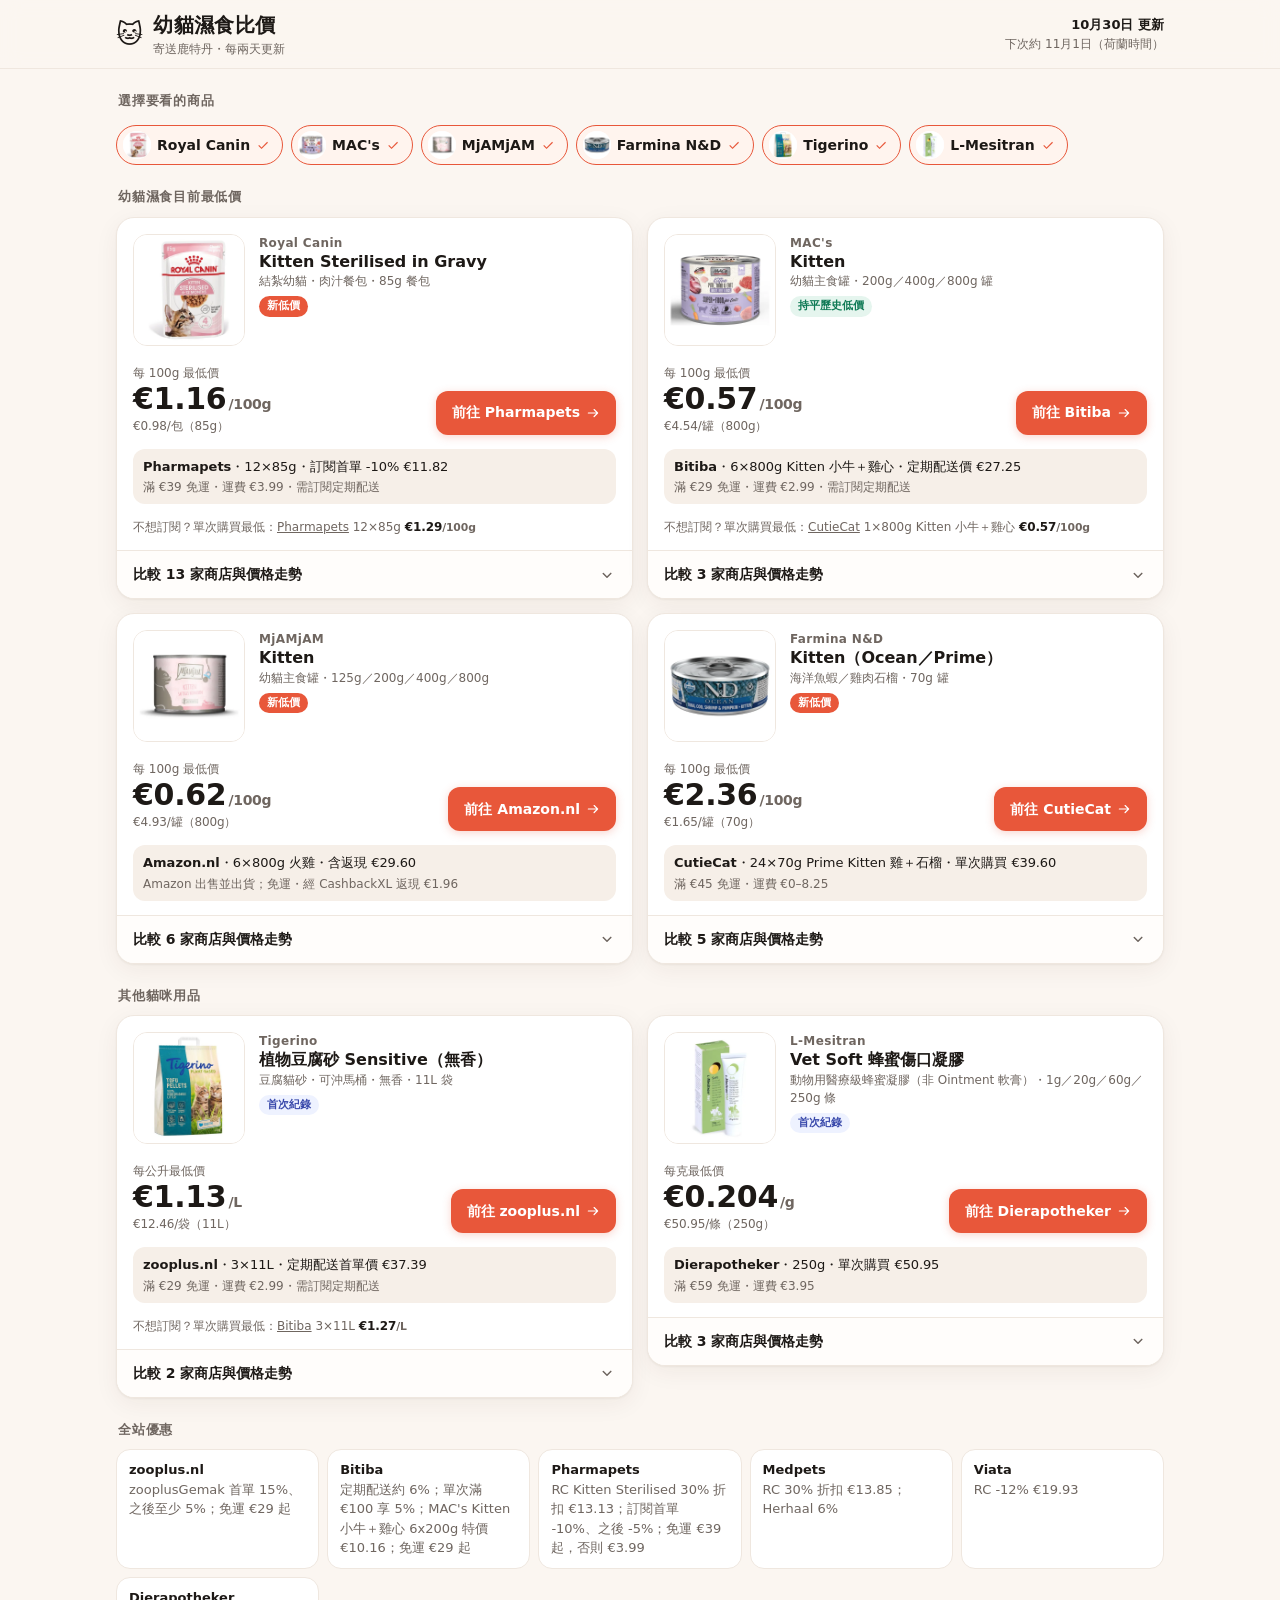
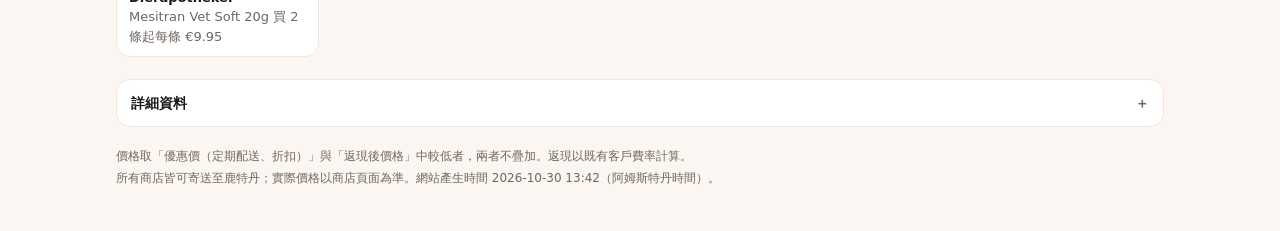
==== commit 1b27d6be: "Awin 驗證檔" ====
--- a/docs/index.html
+++ b/docs/index.html
@@ -9,7 +9,7 @@
 <meta name="description" content="追蹤荷蘭各大寵物網店的幼貓濕食價格，每兩天更新一次。最後更新：2026年10月30日">
 <meta name="theme-color" content="#fff7f2">
 <link rel="icon" href="data:image/svg+xml,<svg xmlns='http://www.w3.org/2000/svg' viewBox='0 0 100 100'><text y='.9em' font-size='90'>🐱</text></svg>">
-<link rel="stylesheet" href="assets/style.css?v=202610301340">
+<link rel="stylesheet" href="assets/style.css?v=202610301342">
 </head>
 <body>
 <header class="top">
@@ -20,7 +20,7 @@
 </header>
 <main class="wrap" id="app"><noscript>請開啟 JavaScript 以檢視價格。</noscript></main>
 <footer class="wrap foot" id="foot"></footer>
-<script id="site-data" type="application/json">{"title":"幼貓濕食比價","updated":"2026-10-30","updated_zh":"2026年10月30日","next_zh":"11月1日","generated_zh":"2026-10-30 13:40","location":"鹿特丹","products":[{"id":"rc_kitten_sterilised_gravy","brand":"Royal Canin","name":"Kitten Sterilised in Gravy","desc":"結紮幼貓・肉汁餐包","pack":"85g 餐包","unit_word":"包","base":"100g","group":"food","image":"assets/products/rc_kitten_sterilised_gravy.webp","date":"2026-10-30","best":{"shop":"Pharmapets","variant":"12x85g","units":12,"unit_g":85,"list_price":13.13,"price":11.82,"unit":0.985,"per100g":1.159,"pb":1.159,"size":"85g","basis":"訂閱首單 -10%","autoship":true,"one_time_unit":1.094,"one_time_per100g":1.287,"one_time_pb":1.287,"conditions":["滿 €39 免運・運費 €3.99","需訂閱定期配送"],"new_customer":null,"in_stock":true,"verified":true,"status":"verified","url":"https://www.pharmapets.nl/royal-canin-kitten-sterilised-12x-85gr.html","detail":"30% 折扣（原價 €18.75）；10/27 缺貨，10/30 有貨"},"one_time_best":{"shop":"Pharmapets","variant":"12x85g","unit":1.094,"unit_g":85,"url":"https://www.pharmapets.nl/royal-canin-kitten-sterilised-12x-85gr.html","per100g":1.287,"pb":1.287},"badge":{"kind":"new_low","text":"新低價","prev":1.275},"history":[{"date":"2026-10-25","unit":1.319,"per100g":1.552,"pb":1.552,"one_time_unit":1.402},{"date":"2026-10-27","unit":1.083,"per100g":1.275,"pb":1.275,"one_time_unit":1.116},{"date":"2026-10-30","unit":0.985,"per100g":1.159,"pb":1.159,"one_time_unit":1.094}],"offers":[{"shop":"Pharmapets","variant":"12x85g","units":12,"unit_g":85,"list_price":13.13,"price":11.82,"unit":0.985,"per100g":1.159,"pb":1.159,"size":"85g","basis":"訂閱首單 -10%","autoship":true,"one_time_unit":1.094,"one_time_per100g":1.287,"one_time_pb":1.287,"conditions":["滿 €39 免運・運費 €3.99","需訂閱定期配送"],"new_customer":null,"in_stock":true,"verified":true,"status":"verified","url":"https://www.pharmapets.nl/royal-canin-kitten-sterilised-12x-85gr.html","detail":"30% 折扣（原價 €18.75）；10/27 缺貨，10/30 有貨"},{"shop":"Medpets","variant":"12x85g","units":12,"unit_g":85,"list_price":13.85,"price":13.0,"unit":1.083,"per100g":1.275,"pb":1.275,"size":"85g","basis":"定期訂購價","autoship":true,"one_time_unit":1.116,"one_time_per100g":1.313,"one_time_pb":1.313,"conditions":["滿 €69 免運・運費 €3.95・最低訂單 €14.95","需訂閱定期配送"],"new_customer":null,"in_stock":true,"verified":true,"status":"verified","url":"https://www.medpets.nl/royal-canin-kitten-sterilised-gravy-maaltijdzakje","detail":"30% 折扣（原價約 €19.79）；最低訂單 €14.95 → 單買 1 盒不能下單"},{"shop":"zooplus.nl","variant":"48x85g","units":48,"unit_g":85,"list_price":76.49,"price":65.02,"unit":1.355,"per100g":1.594,"pb":1.594,"size":"85g","basis":"定期配送首單價","autoship":true,"one_time_unit":1.576,"one_time_per100g":1.854,"one_time_pb":1.854,"conditions":["滿 €29 免運・運費 €2.99","需訂閱定期配送"],"new_customer":{"portal":"CashbackXL","rate_pct":10.0,"unit":1.462,"price":70.17,"per100g":1.72,"pb":1.72},"in_stock":true,"verified":true,"status":"verified","url":"https://www.zooplus.nl/shop/katten/kattenvoer_blik/royal_canin/kitten/1200123","detail":""},{"shop":"Petgamma","variant":"12x85g","units":12,"unit_g":85,"list_price":17.55,"price":16.67,"unit":1.389,"per100g":1.634,"pb":1.634,"size":"85g","basis":"定期配送價","autoship":true,"one_time_unit":1.402,"one_time_per100g":1.649,"one_time_pb":1.649,"conditions":["滿 €50 免運","需訂閱定期配送"],"new_customer":null,"in_stock":true,"verified":true,"status":"verified","url":"https://www.petgamma.com/nl/p/12x-kitten-sterilised-gravy-kattenvoer-nat-85-gr","detail":""},{"shop":"zooplus.nl","variant":"24x85g","units":24,"unit_g":85,"list_price":39.49,"price":33.57,"unit":1.399,"per100g":1.646,"pb":1.646,"size":"85g","basis":"定期配送首單價","autoship":true,"one_time_unit":1.628,"one_time_per100g":1.915,"one_time_pb":1.915,"conditions":["滿 €29 免運・運費 €2.99","需訂閱定期配送"],"new_customer":{"portal":"CashbackXL","rate_pct":10.0,"unit":1.51,"price":36.23,"per100g":1.776,"pb":1.776},"in_stock":true,"verified":true,"status":"verified","url":"https://www.zooplus.nl/shop/katten/kattenvoer_blik/royal_canin/kitten/1200123","detail":""},{"shop":"zooplus.nl","variant":"12x85g","units":12,"unit_g":85,"list_price":19.79,"price":16.82,"unit":1.402,"per100g":1.649,"pb":1.649,"size":"85g","basis":"定期配送首單價","autoship":true,"one_time_unit":1.631,"one_time_per100g":1.919,"one_time_pb":1.919,"conditions":["滿 €29 免運・運費 €2.99","需訂閱定期配送"],"new_customer":{"portal":"CashbackXL","rate_pct":10.0,"unit":1.512,"price":18.15,"per100g":1.779,"pb":1.779},"in_stock":true,"verified":true,"status":"verified","url":"https://www.zooplus.nl/shop/katten/kattenvoer_blik/royal_canin/kitten/1200123","detail":""},{"shop":"Bitiba","variant":"48x85g","units":48,"unit_g":85,"list_price":73.69,"price":69.27,"unit":1.443,"per100g":1.698,"pb":1.698,"size":"85g","basis":"定期配送價","autoship":true,"one_time_unit":1.535,"one_time_per100g":1.806,"one_time_pb":1.806,"conditions":["滿 €29 免運・運費 €2.99","需訂閱定期配送"],"new_customer":null,"in_stock":true,"verified":true,"status":"verified","url":"https://www.bitiba.nl/shop/katten/kattenvoer_blik/royal_canin/kitten/1200128","detail":""},{"shop":"Bitiba","variant":"24x85g","units":24,"unit_g":85,"list_price":37.29,"price":35.05,"unit":1.46,"per100g":1.718,"pb":1.718,"size":"85g","basis":"定期配送價","autoship":true,"one_time_unit":1.554,"one_time_per100g":1.828,"one_time_pb":1.828,"conditions":["滿 €29 免運・運費 €2.99","需訂閱定期配送"],"new_customer":null,"in_stock":true,"verified":true,"status":"verified","url":"https://www.bitiba.nl/shop/katten/kattenvoer_blik/royal_canin/kitten/1200128","detail":""},{"shop":"Bitiba","variant":"12x85g","units":12,"unit_g":85,"list_price":18.99,"price":17.85,"unit":1.488,"per100g":1.75,"pb":1.75,"size":"85g","basis":"定期配送價","autoship":true,"one_time_unit":1.582,"one_time_per100g":1.861,"one_time_pb":1.861,"conditions":["滿 €29 免運・運費 €2.99","需訂閱定期配送"],"new_customer":null,"in_stock":true,"verified":true,"status":"verified","url":"https://www.bitiba.nl/shop/katten/kattenvoer_blik/royal_canin/kitten/1200128","detail":""},{"shop":"Brekz","variant":"48x85g","units":48,"unit_g":85,"list_price":76.35,"price":76.35,"unit":1.591,"per100g":1.871,"pb":1.871,"size":"85g","basis":"單次購買","autoship":false,"one_time_unit":null,"one_time_per100g":null,"one_time_pb":null,"conditions":["滿 €35 免運"],"new_customer":null,"in_stock":true,"verified":true,"status":"verified","url":"https://www.brekz.nl/royal-canin-nat-kattenvoer/royal-canin-kitten-sterilised-in-gravy-natvoer-kat-85-g.html","detail":""},{"shop":"Pets Place","variant":"12x85g","units":12,"unit_g":85,"list_price":19.95,"price":19.15,"unit":1.596,"per100g":1.877,"pb":1.877,"size":"85g","basis":"含返現","autoship":false,"one_time_unit":null,"one_time_per100g":null,"one_time_pb":null,"conditions":["滿 €39 免運","經 ShopBuddies 返現 €0.80"],"new_customer":null,"in_stock":true,"verified":true,"status":"verified","url":"https://www.petsplace.nl/royal-canin-kitten-sterilised-gravy-kitten-kattenvoer-9003579007129-pps","detail":"Kies en mix 3+1 gratis"},{"shop":"Brekz","variant":"24x85g","units":24,"unit_g":85,"list_price":39.19,"price":39.19,"unit":1.633,"per100g":1.921,"pb":1.921,"size":"85g","basis":"單次購買","autoship":false,"one_time_unit":null,"one_time_per100g":null,"one_time_pb":null,"conditions":["滿 €35 免運"],"new_customer":null,"in_stock":true,"verified":true,"status":"verified","url":"https://www.brekz.nl/royal-canin-nat-kattenvoer/royal-canin-kitten-sterilised-in-gravy-natvoer-kat-85-g.html","detail":""},{"shop":"Viata","variant":"12x85g","units":12,"unit_g":85,"list_price":19.93,"price":19.93,"unit":1.661,"per100g":1.954,"pb":1.954,"size":"85g","basis":"單次購買","autoship":false,"one_time_unit":null,"one_time_per100g":null,"one_time_pb":null,"conditions":["滿 €49 免運"],"new_customer":null,"in_stock":true,"verified":true,"status":"verified","url":"https://www.viata.nl/royal-canin-feline-sterilised-kitten-versheidszakjes-12x85-g-nl","detail":"-12%（原價 €22.75）"},{"shop":"Brekz","variant":"12x85g","units":12,"unit_g":85,"list_price":19.99,"price":19.99,"unit":1.666,"per100g":1.96,"pb":1.96,"size":"85g","basis":"單次購買","autoship":false,"one_time_unit":null,"one_time_per100g":null,"one_time_pb":null,"conditions":["滿 €35 免運"],"new_customer":null,"in_stock":true,"verified":true,"status":"verified","url":"https://www.brekz.nl/royal-canin-nat-kattenvoer/royal-canin-kitten-sterilised-in-gravy-natvoer-kat-85-g.html","detail":""},{"shop":"Intratuin","variant":"12x85g","units":12,"unit_g":85,"list_price":19.99,"price":19.99,"unit":1.666,"per100g":1.96,"pb":1.96,"size":"85g","basis":"單次購買","autoship":false,"one_time_unit":null,"one_time_per100g":null,"one_time_pb":null,"conditions":["滿 €40 免運・運費 €4.95"],"new_customer":null,"in_stock":true,"verified":true,"status":"verified","url":"https://www.intratuin.nl/royal-canin-kattenvoer-in-saus-gesteriliseerde-kittens-85-g-12-stuks.html","detail":"新平台（Yi 10/29 提供）"},{"shop":"Amazon.nl","variant":"48x85g","units":48,"unit_g":85,"list_price":87.67,"price":82.24,"unit":1.713,"per100g":2.016,"pb":2.016,"size":"85g","basis":"含返現","autoship":false,"one_time_unit":null,"one_time_per100g":null,"one_time_pb":null,"conditions":["免運","經 CashbackXL 返現 €5.43"],"new_customer":{"portal":"CashbackXL","rate_pct":15.0,"unit":1.6,"price":76.8,"per100g":1.882,"pb":1.882},"in_stock":true,"verified":true,"status":"verified","url":"https://www.amazon.nl/s?k=royal+canin+kitten+sterilised+gravy","detail":""},{"shop":"Diebo","variant":"12x85g","units":12,"unit_g":85,"list_price":15.95,"price":20.9,"unit":1.742,"per100g":2.049,"pb":2.049,"size":"85g","basis":"含運費","autoship":false,"one_time_unit":null,"one_time_per100g":null,"one_time_pb":null,"conditions":["運費 €4.95"],"new_customer":null,"in_stock":true,"verified":true,"status":"verified","url":"https://www.diebo.nl/royal-canin-kattenvoer-kitten-sterilised-gravy-12-x-85-gr","detail":""},{"shop":"Amazon.nl","variant":"12x85g","units":12,"unit_g":85,"list_price":24.94,"price":23.39,"unit":1.949,"per100g":2.293,"pb":2.293,"size":"85g","basis":"含返現","autoship":false,"one_time_unit":null,"one_time_per100g":null,"one_time_pb":null,"conditions":["免運","經 CashbackXL 返現 €1.55"],"new_customer":{"portal":"CashbackXL","rate_pct":15.0,"unit":1.821,"price":21.85,"per100g":2.142,"pb":2.142},"in_stock":true,"verified":true,"status":"verified","url":"https://www.amazon.nl/s?k=royal+canin+kitten+sterilised+gravy","detail":""},{"shop":"Zoolini","variant":"12x85g","units":12,"unit_g":85,"list_price":23.49,"price":23.49,"unit":1.957,"per100g":2.303,"pb":2.303,"size":"85g","basis":"單次購買","autoship":false,"one_time_unit":null,"one_time_per100g":null,"one_time_pb":null,"conditions":["滿 €64.90 免運・運費 €6.90"],"new_customer":null,"in_stock":true,"verified":true,"status":"verified","url":"https://www.zoolini.nl/royal-canin/kitten-sterilised-in-jelly-12x85g?sai=10231","detail":"頁面選 in Saus 版本"},{"shop":"Zooveel","variant":"12x85g","units":12,"unit_g":85,"list_price":16.95,"price":24.15,"unit":2.012,"per100g":2.368,"pb":2.368,"size":"85g","basis":"含運費","autoship":false,"one_time_unit":null,"one_time_per100g":null,"one_time_pb":null,"conditions":["滿 €75 免運・運費 €7.20"],"new_customer":null,"in_stock":true,"verified":true,"status":"verified","url":"https://www.zooveel.nl/kat/natvoer/royal-canin-kattenvoer-kitten-sterilised-gravy-12-x-85-gr","detail":"新平台（Enschede 寵物店，PostNL 寄全荷）"},{"shop":"bol.com（Plaza 賣家）","variant":"12x85g","units":12,"unit_g":85,"list_price":24.93,"price":24.93,"unit":2.078,"per100g":2.444,"pb":2.444,"size":"85g","basis":"單次購買","autoship":false,"one_time_unit":null,"one_time_per100g":null,"one_time_pb":null,"conditions":["依賣家而定"],"new_customer":null,"in_stock":true,"verified":false,"status":"partly_verified","url":"https://www.bol.com/nl/nl/p/royal-canin-kitten-sterilised-gravy-kitten-kattenvoer-12x85-g/9300000064660027/","detail":"bol 擋自動化（403），價格取自 kieskeurig"},{"shop":"Newpharma","variant":"12x85g","units":12,"unit_g":85,"list_price":18.49,"price":25.68,"unit":2.14,"per100g":2.518,"pb":2.518,"size":"85g","basis":"含運費","autoship":false,"one_time_unit":null,"one_time_per100g":null,"one_time_pb":null,"conditions":["運費 €7.19"],"new_customer":null,"in_stock":true,"verified":false,"status":"partly_verified","url":"https://www.kieskeurig.nl/","detail":"價格只見於 kieskeurig"}],"main_count":20,"shop_count":13,"mixed_sizes":false},{"id":"macs_kitten","brand":"MAC's","name":"Kitten","desc":"幼貓主食罐","pack":"200g／400g／800g 罐","unit_word":"罐","base":"100g","group":"food","image":"assets/products/macs_kitten.webp","date":"2026-10-30","best":{"shop":"Bitiba","variant":"6x800g Kitten 小牛＋雞心","units":6,"unit_g":800,"list_price":28.99,"price":27.25,"unit":4.542,"per100g":0.568,"pb":0.568,"size":"800g","basis":"定期配送價","autoship":true,"one_time_unit":4.832,"one_time_per100g":0.604,"one_time_pb":0.604,"conditions":["滿 €29 免運・運費 €2.99","需訂閱定期配送"],"new_customer":null,"in_stock":true,"verified":true,"status":"verified","url":"https://www.bitiba.nl/shop/katten/kattenvoer_blik/macs/249562/579522","detail":""},"one_time_best":{"shop":"CutieCat","variant":"1x800g Kitten 小牛＋雞心","unit":4.55,"unit_g":800,"url":"https://cutiecat.nl/product/macs-kittenvoer-blikjes-800g/","per100g":0.569,"pb":0.569},"badge":{"kind":"at_low","text":"持平歷史低價"},"history":[{"date":"2026-10-25","unit":2.708,"per100g":0.677,"pb":0.677,"one_time_unit":1.693},{"date":"2026-10-27","unit":4.542,"per100g":0.568,"pb":0.568,"one_time_unit":1.693},{"date":"2026-10-30","unit":4.542,"per100g":0.568,"pb":0.568,"one_time_unit":1.693}],"offers":[{"shop":"Bitiba","variant":"6x800g Kitten 小牛＋雞心","units":6,"unit_g":800,"list_price":28.99,"price":27.25,"unit":4.542,"per100g":0.568,"pb":0.568,"size":"800g","basis":"定期配送價","autoship":true,"one_time_unit":4.832,"one_time_per100g":0.604,"one_time_pb":0.604,"conditions":["滿 €29 免運・運費 €2.99","需訂閱定期配送"],"new_customer":null,"in_stock":true,"verified":true,"status":"verified","url":"https://www.bitiba.nl/shop/katten/kattenvoer_blik/macs/249562/579522","detail":""},{"shop":"CutieCat","variant":"1x800g Kitten 小牛＋雞心","units":1,"unit_g":800,"list_price":4.55,"price":4.55,"unit":4.55,"per100g":0.569,"pb":0.569,"size":"800g","basis":"單次購買","autoship":false,"one_time_unit":null,"one_time_per100g":null,"one_time_pb":null,"conditions":["滿 €45 免運・運費 €0–8.25"],"new_customer":null,"in_stock":true,"verified":true,"status":"verified","url":"https://cutiecat.nl/product/macs-kittenvoer-blikjes-800g/","detail":""},{"shop":"CutieCat","variant":"1x800g Kitten 其他口味","units":1,"unit_g":800,"list_price":4.58,"price":4.58,"unit":4.58,"per100g":0.573,"pb":0.573,"size":"800g","basis":"單次購買","autoship":false,"one_time_unit":null,"one_time_per100g":null,"one_time_pb":null,"conditions":["滿 €45 免運・運費 €0–8.25"],"new_customer":null,"in_stock":true,"verified":true,"status":"verified","url":"https://cutiecat.nl/product/macs-kittenvoer-blikjes-800g/","detail":""},{"shop":"CutieCat","variant":"1x400g Kitten 小牛＋雞心","units":1,"unit_g":400,"list_price":2.85,"price":2.85,"unit":2.85,"per100g":0.713,"pb":0.713,"size":"400g","basis":"單次購買","autoship":false,"one_time_unit":null,"one_time_per100g":null,"one_time_pb":null,"conditions":["滿 €45 免運・運費 €0–8.25"],"new_customer":null,"in_stock":true,"verified":true,"status":"verified","url":"https://cutiecat.nl/product/macs-kittenvoer-blikjes-400g/","detail":""},{"shop":"Bitiba","variant":"6x200g Kitten 小牛＋雞心","units":6,"unit_g":200,"list_price":11.29,"price":10.16,"unit":1.693,"per100g":0.847,"pb":0.847,"size":"200g","basis":"購物車折扣","autoship":false,"one_time_unit":null,"one_time_per100g":null,"one_time_pb":null,"conditions":["滿 €29 免運・運費 €2.99"],"new_customer":null,"in_stock":true,"verified":true,"status":"verified","url":"https://www.bitiba.nl/shop/katten/kattenvoer_blik/macs/249562/579519?variantId=579519.6","detail":"特價"},{"shop":"Bitiba","variant":"6x400g Kitten 火雞＋兔","units":6,"unit_g":400,"list_price":22.49,"price":21.14,"unit":3.523,"per100g":0.881,"pb":0.881,"size":"400g","basis":"定期配送價","autoship":true,"one_time_unit":3.748,"one_time_per100g":0.937,"one_time_pb":0.937,"conditions":["滿 €29 免運・運費 €2.99","需訂閱定期配送"],"new_customer":null,"in_stock":true,"verified":true,"status":"verified","url":"https://www.bitiba.nl/shop/katten/kattenvoer_blik/macs/249562/579518","detail":"其他 400g 口味缺貨"},{"shop":"CutieCat","variant":"12x200g Kitten 小牛＋雞心","units":12,"unit_g":200,"list_price":21.49,"price":21.49,"unit":1.791,"per100g":0.895,"pb":0.895,"size":"200g","basis":"單次購買","autoship":false,"one_time_unit":null,"one_time_per100g":null,"one_time_pb":null,"conditions":["滿 €45 免運・運費 €0–8.25"],"new_customer":null,"in_stock":true,"verified":true,"status":"verified","url":"https://cutiecat.nl/product/macs-kitten-natvoer-blikjes-200g/","detail":""},{"shop":"CutieCat","variant":"12x200g Kitten 火雞／牛／鴨","units":12,"unit_g":200,"list_price":21.49,"price":21.49,"unit":1.791,"per100g":0.895,"pb":0.895,"size":"200g","basis":"單次購買","autoship":false,"one_time_unit":null,"one_time_per100g":null,"one_time_pb":null,"conditions":["滿 €45 免運・運費 €0–8.25"],"new_customer":null,"in_stock":true,"verified":true,"status":"verified","url":"https://cutiecat.nl/product/macs-kitten-natvoer-blikjes-200g/","detail":""},{"shop":"zooplus.nl","variant":"6x400g Kitten 火雞＋兔","units":6,"unit_g":400,"list_price":22.49,"price":22.24,"unit":3.707,"per100g":0.927,"pb":0.927,"size":"400g","basis":"含返現","autoship":false,"one_time_unit":null,"one_time_per100g":null,"one_time_pb":null,"conditions":["滿 €29 免運・運費 €2.99","經 ShopBuddies 返現 €0.25"],"new_customer":{"portal":"CashbackXL","rate_pct":10.0,"unit":3.438,"price":20.63,"per100g":0.86,"pb":0.86},"in_stock":true,"verified":true,"status":"verified","url":"https://www.zooplus.nl/shop/katten/kattenvoer_blik/macs_s/mac_s_blikken/444159","detail":""},{"shop":"zooplus.nl","variant":"6x200g Kitten 小牛＋雞心","units":6,"unit_g":200,"list_price":11.29,"price":11.17,"unit":1.862,"per100g":0.931,"pb":0.931,"size":"200g","basis":"含返現","autoship":false,"one_time_unit":null,"one_time_per100g":null,"one_time_pb":null,"conditions":["滿 €29 免運・運費 €2.99","經 ShopBuddies 返現 €0.12"],"new_customer":{"portal":"CashbackXL","rate_pct":10.0,"unit":1.727,"price":10.36,"per100g":0.864,"pb":0.864},"in_stock":true,"verified":true,"status":"verified","url":"https://www.zooplus.nl/shop/katten/kattenvoer_blik/macs_s/mac_s_blikken/444155","detail":""},{"shop":"CutieCat","variant":"1x200g Kitten 小牛＋雞心","units":1,"unit_g":200,"list_price":1.88,"price":1.88,"unit":1.88,"per100g":0.94,"pb":0.94,"size":"200g","basis":"單次購買","autoship":false,"one_time_unit":null,"one_time_per100g":null,"one_time_pb":null,"conditions":["滿 €45 免運・運費 €0–8.25"],"new_customer":null,"in_stock":true,"verified":true,"status":"verified","url":"https://cutiecat.nl/product/macs-kitten-natvoer-blikjes-200g/","detail":""},{"shop":"CutieCat","variant":"1x200g Kitten 火雞／牛／鴨","units":1,"unit_g":200,"list_price":1.88,"price":1.88,"unit":1.88,"per100g":0.94,"pb":0.94,"size":"200g","basis":"單次購買","autoship":false,"one_time_unit":null,"one_time_per100g":null,"one_time_pb":null,"conditions":["滿 €45 免運・運費 €0–8.25"],"new_customer":null,"in_stock":true,"verified":true,"status":"verified","url":"https://cutiecat.nl/product/macs-kitten-natvoer-blikjes-200g/","detail":""},{"shop":"CutieCat","variant":"12x200g Kitten 火雞＋兔","units":12,"unit_g":200,"list_price":23.18,"price":23.18,"unit":1.932,"per100g":0.966,"pb":0.966,"size":"200g","basis":"單次購買","autoship":false,"one_time_unit":null,"one_time_per100g":null,"one_time_pb":null,"conditions":["滿 €45 免運・運費 €0–8.25"],"new_customer":null,"in_stock":true,"verified":true,"status":"verified","url":"https://cutiecat.nl/product/macs-kitten-natvoer-blikjes-200g/","detail":""},{"shop":"Bitiba","variant":"6x200g Kitten","units":6,"unit_g":200,"list_price":12.49,"price":11.74,"unit":1.957,"per100g":0.978,"pb":0.978,"size":"200g","basis":"定期配送價","autoship":true,"one_time_unit":2.082,"one_time_per100g":1.041,"one_time_pb":1.041,"conditions":["滿 €29 免運・運費 €2.99","需訂閱定期配送"],"new_customer":null,"in_stock":true,"verified":true,"status":"verified","url":"https://www.bitiba.nl/shop/katten/kattenvoer_blik/macs/249562/579519?variantId=579519.6","detail":""},{"shop":"Bitiba","variant":"6x200g Kitten 火雞＋兔","units":6,"unit_g":200,"list_price":12.49,"price":11.74,"unit":1.957,"per100g":0.978,"pb":0.978,"size":"200g","basis":"定期配送價","autoship":true,"one_time_unit":2.082,"one_time_per100g":1.041,"one_time_pb":1.041,"conditions":["滿 €29 免運・運費 €2.99","需訂閱定期配送"],"new_customer":null,"in_stock":true,"verified":true,"status":"verified","url":"https://www.bitiba.nl/shop/katten/kattenvoer_blik/macs/249562/579519?variantId=579519.6","detail":""},{"shop":"CutieCat","variant":"1x200g Kitten 火雞＋兔","units":1,"unit_g":200,"list_price":2.02,"price":2.02,"unit":2.02,"per100g":1.01,"pb":1.01,"size":"200g","basis":"單次購買","autoship":false,"one_time_unit":null,"one_time_per100g":null,"one_time_pb":null,"conditions":["滿 €45 免運・運費 €0–8.25"],"new_customer":null,"in_stock":true,"verified":true,"status":"verified","url":"https://cutiecat.nl/product/macs-kitten-natvoer-blikjes-200g/","detail":""},{"shop":"zooplus.nl","variant":"6x200g Kitten 火雞／牛／鴨","units":6,"unit_g":200,"list_price":12.49,"price":12.35,"unit":2.058,"per100g":1.029,"pb":1.029,"size":"200g","basis":"含返現","autoship":false,"one_time_unit":null,"one_time_per100g":null,"one_time_pb":null,"conditions":["滿 €29 免運・運費 €2.99","經 ShopBuddies 返現 €0.14"],"new_customer":{"portal":"CashbackXL","rate_pct":10.0,"unit":1.91,"price":11.46,"per100g":0.955,"pb":0.955},"in_stock":true,"verified":true,"status":"verified","url":"https://www.zooplus.nl/shop/katten/kattenvoer_blik/macs_s/mac_s_blikken/444155","detail":""},{"shop":"zooplus.nl","variant":"6x200g Kitten 火雞＋兔","units":6,"unit_g":200,"list_price":12.49,"price":12.35,"unit":2.058,"per100g":1.029,"pb":1.029,"size":"200g","basis":"含返現","autoship":false,"one_time_unit":null,"one_time_per100g":null,"one_time_pb":null,"conditions":["滿 €29 免運・運費 €2.99","經 ShopBuddies 返現 €0.14"],"new_customer":{"portal":"CashbackXL","rate_pct":10.0,"unit":1.91,"price":11.46,"per100g":0.955,"pb":0.955},"in_stock":true,"verified":true,"status":"verified","url":"https://www.zooplus.nl/shop/katten/kattenvoer_blik/macs_s/mac_s_blikken/444155","detail":""},{"shop":"zooplus.nl","variant":"12x100g 餐包 Kitten 牛＋禽","units":12,"unit_g":100,"list_price":18.19,"price":17.99,"unit":1.499,"per100g":1.499,"pb":1.499,"size":"100g","basis":"含返現","autoship":false,"one_time_unit":null,"one_time_per100g":null,"one_time_pb":null,"conditions":["滿 €29 免運・運費 €2.99","經 ShopBuddies 返現 €0.20"],"new_customer":{"portal":"CashbackXL","rate_pct":10.0,"unit":1.391,"price":16.69,"per100g":1.391,"pb":1.391},"in_stock":false,"verified":true,"status":"verified","url":"https://www.zooplus.nl/shop/katten/kattenvoer_blik/macs_s/2654540","detail":""}],"main_count":18,"shop_count":3,"mixed_sizes":true},{"id":"mjamjam_kitten","brand":"MjAMjAM","name":"Kitten","desc":"幼貓主食罐","pack":"125g／200g／400g／800g","unit_word":"罐","base":"100g","group":"food","image":"assets/products/mjamjam_kitten.webp","date":"2026-10-30","best":{"shop":"Amazon.nl","variant":"6x800g 火雞","units":6,"unit_g":800,"list_price":31.56,"price":29.6,"unit":4.933,"per100g":0.617,"pb":0.617,"size":"800g","basis":"含返現","autoship":false,"one_time_unit":null,"one_time_per100g":null,"one_time_pb":null,"conditions":["Amazon 出售並出貨；免運","經 CashbackXL 返現 €1.96"],"new_customer":{"portal":"CashbackXL","rate_pct":15.0,"unit":4.608,"price":27.65,"per100g":0.576,"pb":0.576},"in_stock":true,"verified":true,"status":"verified","url":"https://www.amazon.nl/dp/B0BMQFQ836","detail":"Kitten goed kalkoen met zalmolie"},"one_time_best":null,"badge":{"kind":"new_low","text":"新低價","prev":0.948},"history":[{"date":"2026-10-25","unit":2.113,"per100g":1.057,"pb":1.057,"one_time_unit":2.248},{"date":"2026-10-27","unit":1.895,"per100g":0.948,"pb":0.948,"one_time_unit":2.016},{"date":"2026-10-30","unit":4.933,"per100g":0.617,"pb":0.617,"one_time_unit":2.049}],"offers":[{"shop":"Amazon.nl","variant":"6x800g 火雞","units":6,"unit_g":800,"list_price":31.56,"price":29.6,"unit":4.933,"per100g":0.617,"pb":0.617,"size":"800g","basis":"含返現","autoship":false,"one_time_unit":null,"one_time_per100g":null,"one_time_pb":null,"conditions":["Amazon 出售並出貨；免運","經 CashbackXL 返現 €1.96"],"new_customer":{"portal":"CashbackXL","rate_pct":15.0,"unit":4.608,"price":27.65,"per100g":0.576,"pb":0.576},"in_stock":true,"verified":true,"status":"verified","url":"https://www.amazon.nl/dp/B0BMQFQ836","detail":"Kitten goed kalkoen met zalmolie"},{"shop":"Bitiba","variant":"24x800g 小牛肉","units":24,"unit_g":800,"list_price":126.99,"price":119.37,"unit":4.974,"per100g":0.622,"pb":0.622,"size":"800g","basis":"定期配送價","autoship":true,"one_time_unit":5.291,"one_time_per100g":0.661,"one_time_pb":0.661,"conditions":["滿 €29 免運・運費 €2.99","需訂閱定期配送"],"new_customer":null,"in_stock":true,"verified":true,"status":"verified","url":"https://www.bitiba.nl/shop/katten/kattenvoer_blik/mjamjam/1750485","detail":"10/30 新增規格（Voordeelpakket）"},{"shop":"Bitiba","variant":"24x800g 雞肉","units":24,"unit_g":800,"list_price":126.99,"price":119.37,"unit":4.974,"per100g":0.622,"pb":0.622,"size":"800g","basis":"定期配送價","autoship":true,"one_time_unit":5.291,"one_time_per100g":0.661,"one_time_pb":0.661,"conditions":["滿 €29 免運・運費 €2.99","需訂閱定期配送"],"new_customer":null,"in_stock":true,"verified":true,"status":"verified","url":"https://www.bitiba.nl/shop/katten/kattenvoer_blik/mjamjam/1750485","detail":"10/30 新增規格（Voordeelpakket）"},{"shop":"Amazon.nl","variant":"6x800g 小牛肉","units":6,"unit_g":800,"list_price":32.49,"price":30.48,"unit":5.08,"per100g":0.635,"pb":0.635,"size":"800g","basis":"含返現","autoship":false,"one_time_unit":null,"one_time_per100g":null,"one_time_pb":null,"conditions":["Amazon 出售並出貨；免運","經 CashbackXL 返現 €2.01"],"new_customer":{"portal":"CashbackXL","rate_pct":15.0,"unit":4.743,"price":28.46,"per100g":0.593,"pb":0.593},"in_stock":true,"verified":true,"status":"verified","url":"https://www.amazon.nl/dp/B08MM2L42D","detail":"EAN 4260512873837"},{"shop":"Bitiba","variant":"6x800g 小牛肉","units":6,"unit_g":800,"list_price":32.49,"price":30.54,"unit":5.09,"per100g":0.636,"pb":0.636,"size":"800g","basis":"定期配送價","autoship":true,"one_time_unit":5.415,"one_time_per100g":0.677,"one_time_pb":0.677,"conditions":["滿 €29 免運・運費 €2.99","需訂閱定期配送"],"new_customer":null,"in_stock":true,"verified":true,"status":"verified","url":"https://www.bitiba.nl/shop/katten/kattenvoer_blik/mjamjam/1750485","detail":"10/30 新增規格"},{"shop":"Bitiba","variant":"6x800g 雞肉","units":6,"unit_g":800,"list_price":32.49,"price":30.54,"unit":5.09,"per100g":0.636,"pb":0.636,"size":"800g","basis":"定期配送價","autoship":true,"one_time_unit":5.415,"one_time_per100g":0.677,"one_time_pb":0.677,"conditions":["滿 €29 免運・運費 €2.99","需訂閱定期配送"],"new_customer":null,"in_stock":true,"verified":true,"status":"verified","url":"https://www.bitiba.nl/shop/katten/kattenvoer_blik/mjamjam/1750485","detail":"10/30 新增規格"},{"shop":"zooplus.nl","variant":"24x800g 小牛肉","units":24,"unit_g":800,"list_price":127.99,"price":126.58,"unit":5.274,"per100g":0.659,"pb":0.659,"size":"800g","basis":"含返現","autoship":false,"one_time_unit":null,"one_time_per100g":null,"one_time_pb":null,"conditions":["滿 €29 免運・運費 €2.99","經 ShopBuddies 返現 €1.41"],"new_customer":{"portal":"CashbackXL","rate_pct":10.0,"unit":4.892,"price":117.41,"per100g":0.612,"pb":0.612},"in_stock":true,"verified":true,"status":"verified","url":"https://www.zooplus.nl/shop/katten/kattenvoer_blik/mjamjam_natvoer/1579186","detail":"10/30 新增規格（Voordeelpakket）"},{"shop":"zooplus.nl","variant":"24x800g 雞肉","units":24,"unit_g":800,"list_price":127.99,"price":126.58,"unit":5.274,"per100g":0.659,"pb":0.659,"size":"800g","basis":"含返現","autoship":false,"one_time_unit":null,"one_time_per100g":null,"one_time_pb":null,"conditions":["滿 €29 免運・運費 €2.99","經 ShopBuddies 返現 €1.41"],"new_customer":{"portal":"CashbackXL","rate_pct":10.0,"unit":4.892,"price":117.41,"per100g":0.612,"pb":0.612},"in_stock":true,"verified":true,"status":"verified","url":"https://www.zooplus.nl/shop/katten/kattenvoer_blik/mjamjam_natvoer/1579186","detail":"10/30 新增規格（Voordeelpakket）"},{"shop":"zooplus.nl","variant":"6x800g 小牛肉","units":6,"unit_g":800,"list_price":32.49,"price":32.13,"unit":5.355,"per100g":0.669,"pb":0.669,"size":"800g","basis":"含返現","autoship":false,"one_time_unit":null,"one_time_per100g":null,"one_time_pb":null,"conditions":["滿 €29 免運・運費 €2.99","經 ShopBuddies 返現 €0.36"],"new_customer":{"portal":"CashbackXL","rate_pct":10.0,"unit":4.967,"price":29.8,"per100g":0.621,"pb":0.621},"in_stock":true,"verified":true,"status":"verified","url":"https://www.zooplus.nl/shop/katten/kattenvoer_blik/mjamjam_natvoer/1579186","detail":"10/30 新增規格"},{"shop":"zooplus.nl","variant":"6x800g 雞肉","units":6,"unit_g":800,"list_price":32.49,"price":32.13,"unit":5.355,"per100g":0.669,"pb":0.669,"size":"800g","basis":"含返現","autoship":false,"one_time_unit":null,"one_time_per100g":null,"one_time_pb":null,"conditions":["滿 €29 免運・運費 €2.99","經 ShopBuddies 返現 €0.36"],"new_customer":{"portal":"CashbackXL","rate_pct":10.0,"unit":4.967,"price":29.8,"per100g":0.621,"pb":0.621},"in_stock":true,"verified":true,"status":"verified","url":"https://www.zooplus.nl/shop/katten/kattenvoer_blik/mjamjam_natvoer/1579186","detail":"10/30 新增規格"},{"shop":"Amazon.nl","variant":"6x400g 小牛肉","units":6,"unit_g":400,"list_price":20.4,"price":19.14,"unit":3.19,"per100g":0.797,"pb":0.797,"size":"400g","basis":"含返現","autoship":false,"one_time_unit":null,"one_time_per100g":null,"one_time_pb":null,"conditions":["Amazon 出售並出貨；免運","經 CashbackXL 返現 €1.26"],"new_customer":{"portal":"CashbackXL","rate_pct":15.0,"unit":2.978,"price":17.87,"per100g":0.745,"pb":0.745},"in_stock":true,"verified":true,"status":"verified","url":"https://www.amazon.nl/dp/B08MM2L42D","detail":""},{"shop":"Amazon.nl","variant":"6x400g 火雞","units":6,"unit_g":400,"list_price":20.97,"price":19.67,"unit":3.278,"per100g":0.82,"pb":0.82,"size":"400g","basis":"含返現","autoship":false,"one_time_unit":null,"one_time_per100g":null,"one_time_pb":null,"conditions":["Amazon 出售並出貨；免運","經 CashbackXL 返現 €1.30"],"new_customer":{"portal":"CashbackXL","rate_pct":15.0,"unit":3.062,"price":18.37,"per100g":0.765,"pb":0.765},"in_stock":true,"verified":true,"status":"verified","url":"https://www.amazon.nl/dp/B0BMQFQ836","detail":""},{"shop":"Bitiba","variant":"24x400g 小牛肉","units":24,"unit_g":400,"list_price":86.19,"price":81.02,"unit":3.376,"per100g":0.844,"pb":0.844,"size":"400g","basis":"定期配送價","autoship":true,"one_time_unit":3.591,"one_time_per100g":0.898,"one_time_pb":0.898,"conditions":["滿 €29 免運・運費 €2.99","需訂閱定期配送"],"new_customer":null,"in_stock":true,"verified":true,"status":"verified","url":"https://www.bitiba.nl/shop/katten/kattenvoer_blik/mjamjam/1750490","detail":"10/30 新增規格"},{"shop":"Zoolini","variant":"1x800g 小牛肉","units":1,"unit_g":800,"list_price":6.79,"price":6.79,"unit":6.79,"per100g":0.849,"pb":0.849,"size":"800g","basis":"單次購買","autoship":false,"one_time_unit":null,"one_time_per100g":null,"one_time_pb":null,"conditions":["滿 €64.90 免運・運費 €6.90"],"new_customer":null,"in_stock":true,"verified":true,"status":"verified","url":"https://www.zoolini.nl/mjamjam/kitten-kalfsvlees-en-zalmolie","detail":""},{"shop":"Bitiba","variant":"6x400g 小牛肉","units":6,"unit_g":400,"list_price":21.99,"price":20.67,"unit":3.445,"per100g":0.861,"pb":0.861,"size":"400g","basis":"定期配送價","autoship":true,"one_time_unit":3.665,"one_time_per100g":0.916,"one_time_pb":0.916,"conditions":["滿 €29 免運・運費 €2.99","需訂閱定期配送"],"new_customer":null,"in_stock":true,"verified":true,"status":"verified","url":"https://www.bitiba.nl/shop/katten/kattenvoer_blik/mjamjam/1750490","detail":"10/30 新增規格"},{"shop":"Zoolini","variant":"1x800g 雞肉","units":1,"unit_g":800,"list_price":6.89,"price":6.89,"unit":6.89,"per100g":0.861,"pb":0.861,"size":"800g","basis":"單次購買","autoship":false,"one_time_unit":null,"one_time_per100g":null,"one_time_pb":null,"conditions":["滿 €64.90 免運・運費 €6.90"],"new_customer":null,"in_stock":true,"verified":true,"status":"verified","url":"https://www.zoolini.nl/mjamjam/kitten-kip-en-zalmolie","detail":""},{"shop":"Bitiba","variant":"24x400g 雞肉","units":24,"unit_g":400,"list_price":89.69,"price":84.31,"unit":3.513,"per100g":0.878,"pb":0.878,"size":"400g","basis":"定期配送價","autoship":true,"one_time_unit":3.737,"one_time_per100g":0.934,"one_time_pb":0.934,"conditions":["滿 €29 免運・運費 €2.99","需訂閱定期配送"],"new_customer":null,"in_stock":true,"verified":true,"status":"verified","url":"https://www.bitiba.nl/shop/katten/kattenvoer_blik/mjamjam/1750490","detail":"10/30 新增規格"},{"shop":"Bitiba","variant":"6x400g 雞肉","units":6,"unit_g":400,"list_price":22.99,"price":21.61,"unit":3.602,"per100g":0.9,"pb":0.9,"size":"400g","basis":"定期配送價","autoship":true,"one_time_unit":3.832,"one_time_per100g":0.958,"one_time_pb":0.958,"conditions":["滿 €29 免運・運費 €2.99","需訂閱定期配送"],"new_customer":null,"in_stock":true,"verified":true,"status":"verified","url":"https://www.bitiba.nl/shop/katten/kattenvoer_blik/mjamjam/1750490","detail":"10/30 新增規格"},{"shop":"zooplus.nl","variant":"24x400g 小牛肉","units":24,"unit_g":400,"list_price":89.99,"price":89.0,"unit":3.708,"per100g":0.927,"pb":0.927,"size":"400g","basis":"含返現","autoship":false,"one_time_unit":null,"one_time_per100g":null,"one_time_pb":null,"conditions":["滿 €29 免運・運費 €2.99","經 ShopBuddies 返現 €0.99"],"new_customer":{"portal":"CashbackXL","rate_pct":10.0,"unit":3.44,"price":82.55,"per100g":0.86,"pb":0.86},"in_stock":true,"verified":true,"status":"verified","url":"https://www.zooplus.nl/shop/katten/kattenvoer_blik/mjamjam_natvoer/1579450","detail":"10/30 新增規格"},{"shop":"zooplus.nl","variant":"24x400g 雞肉","units":24,"unit_g":400,"list_price":89.99,"price":89.0,"unit":3.708,"per100g":0.927,"pb":0.927,"size":"400g","basis":"含返現","autoship":false,"one_time_unit":null,"one_time_per100g":null,"one_time_pb":null,"conditions":["滿 €29 免運・運費 €2.99","經 ShopBuddies 返現 €0.99"],"new_customer":{"portal":"CashbackXL","rate_pct":10.0,"unit":3.44,"price":82.55,"per100g":0.86,"pb":0.86},"in_stock":true,"verified":true,"status":"verified","url":"https://www.zooplus.nl/shop/katten/kattenvoer_blik/mjamjam_natvoer/1579450","detail":"10/30 新增規格"},{"shop":"zooplus.nl","variant":"6x400g 小牛肉","units":6,"unit_g":400,"list_price":22.99,"price":22.74,"unit":3.79,"per100g":0.947,"pb":0.947,"size":"400g","basis":"含返現","autoship":false,"one_time_unit":null,"one_time_per100g":null,"one_time_pb":null,"conditions":["滿 €29 免運・運費 €2.99","經 ShopBuddies 返現 €0.25"],"new_customer":{"portal":"CashbackXL","rate_pct":10.0,"unit":3.515,"price":21.09,"per100g":0.879,"pb":0.879},"in_stock":true,"verified":true,"status":"verified","url":"https://www.zooplus.nl/shop/katten/kattenvoer_blik/mjamjam_natvoer/1579450","detail":"10/30 新增規格"},{"shop":"zooplus.nl","variant":"6x400g 雞肉","units":6,"unit_g":400,"list_price":22.99,"price":22.74,"unit":3.79,"per100g":0.947,"pb":0.947,"size":"400g","basis":"含返現","autoship":false,"one_time_unit":null,"one_time_per100g":null,"one_time_pb":null,"conditions":["滿 €29 免運・運費 €2.99","經 ShopBuddies 返現 €0.25"],"new_customer":{"portal":"CashbackXL","rate_pct":10.0,"unit":3.515,"price":21.09,"per100g":0.879,"pb":0.879},"in_stock":true,"verified":true,"status":"verified","url":"https://www.zooplus.nl/shop/katten/kattenvoer_blik/mjamjam_natvoer/1579450","detail":"10/30 新增規格"},{"shop":"Bitiba","variant":"24x200g 雞肉","units":24,"unit_g":200,"list_price":49.89,"price":46.9,"unit":1.954,"per100g":0.977,"pb":0.977,"size":"200g","basis":"定期配送價","autoship":true,"one_time_unit":2.079,"one_time_per100g":1.04,"one_time_pb":1.04,"conditions":["滿 €29 免運・運費 €2.99","需訂閱定期配送"],"new_customer":null,"in_stock":true,"verified":true,"status":"verified","url":"https://www.bitiba.nl/shop/katten/kattenvoer_blik/mjamjam/1750480","detail":""},{"shop":"Bitiba","variant":"6x200g 雞肉","units":6,"unit_g":200,"list_price":12.99,"price":12.21,"unit":2.035,"per100g":1.018,"pb":1.018,"size":"200g","basis":"定期配送價","autoship":true,"one_time_unit":2.165,"one_time_per100g":1.083,"one_time_pb":1.083,"conditions":["滿 €29 免運・運費 €2.99","需訂閱定期配送"],"new_customer":null,"in_stock":true,"verified":true,"status":"verified","url":"https://www.bitiba.nl/shop/katten/kattenvoer_blik/mjamjam/1750480","detail":""},{"shop":"zooplus.nl","variant":"24x200g 小牛肉","units":24,"unit_g":200,"list_price":49.99,"price":49.44,"unit":2.06,"per100g":1.03,"pb":1.03,"size":"200g","basis":"含返現","autoship":false,"one_time_unit":null,"one_time_per100g":null,"one_time_pb":null,"conditions":["滿 €29 免運・運費 €2.99","經 ShopBuddies 返現 €0.55"],"new_customer":{"portal":"CashbackXL","rate_pct":10.0,"unit":1.911,"price":45.86,"per100g":0.956,"pb":0.956},"in_stock":true,"verified":true,"status":"verified","url":"https://www.zooplus.nl/shop/katten/kattenvoer_blik/mjamjam_natvoer/1578995","detail":""},{"shop":"zooplus.nl","variant":"24x200g 雞肉","units":24,"unit_g":200,"list_price":49.99,"price":49.44,"unit":2.06,"per100g":1.03,"pb":1.03,"size":"200g","basis":"含返現","autoship":false,"one_time_unit":null,"one_time_per100g":null,"one_time_pb":null,"conditions":["滿 €29 免運・運費 €2.99","經 ShopBuddies 返現 €0.55"],"new_customer":{"portal":"CashbackXL","rate_pct":10.0,"unit":1.911,"price":45.86,"per100g":0.956,"pb":0.956},"in_stock":true,"verified":true,"status":"verified","url":"https://www.zooplus.nl/shop/katten/kattenvoer_blik/mjamjam_natvoer/1578995","detail":""},{"shop":"Bitiba","variant":"Mixpack 6x200g","units":6,"unit_g":200,"list_price":13.29,"price":12.49,"unit":2.082,"per100g":1.041,"pb":1.041,"size":"200g","basis":"定期配送價","autoship":true,"one_time_unit":2.215,"one_time_per100g":1.107,"one_time_pb":1.107,"conditions":["滿 €29 免運・運費 €2.99","需訂閱定期配送"],"new_customer":null,"in_stock":true,"verified":true,"status":"verified","url":"https://www.bitiba.nl/shop/katten/kattenvoer_blik/mjamjam/1750481","detail":""},{"shop":"zooplus.nl","variant":"6x200g 小牛肉","units":6,"unit_g":200,"list_price":12.99,"price":12.85,"unit":2.142,"per100g":1.071,"pb":1.071,"size":"200g","basis":"含返現","autoship":false,"one_time_unit":null,"one_time_per100g":null,"one_time_pb":null,"conditions":["滿 €29 免運・運費 €2.99","經 ShopBuddies 返現 €0.14"],"new_customer":{"portal":"CashbackXL","rate_pct":10.0,"unit":1.987,"price":11.92,"per100g":0.994,"pb":0.994},"in_stock":true,"verified":true,"status":"verified","url":"https://www.zooplus.nl/shop/katten/kattenvoer_blik/mjamjam_natvoer/1578995","detail":""},{"shop":"zooplus.nl","variant":"6x200g 雞肉","units":6,"unit_g":200,"list_price":12.99,"price":12.85,"unit":2.142,"per100g":1.071,"pb":1.071,"size":"200g","basis":"含返現","autoship":false,"one_time_unit":null,"one_time_per100g":null,"one_time_pb":null,"conditions":["滿 €29 免運・運費 €2.99","經 ShopBuddies 返現 €0.14"],"new_customer":{"portal":"CashbackXL","rate_pct":10.0,"unit":1.987,"price":11.92,"per100g":0.994,"pb":0.994},"in_stock":true,"verified":true,"status":"verified","url":"https://www.zooplus.nl/shop/katten/kattenvoer_blik/mjamjam_natvoer/1578995","detail":""},{"shop":"Zoolini","variant":"1x400g 小牛肉","units":1,"unit_g":400,"list_price":4.49,"price":4.49,"unit":4.49,"per100g":1.123,"pb":1.123,"size":"400g","basis":"單次購買","autoship":false,"one_time_unit":null,"one_time_per100g":null,"one_time_pb":null,"conditions":["滿 €64.90 免運・運費 €6.90"],"new_customer":null,"in_stock":true,"verified":true,"status":"verified","url":"https://www.zoolini.nl/mjamjam/kitten-kalfsvlees-en-zalmolie","detail":""},{"shop":"CutieCat","variant":"1x200g（4 種口味）","units":1,"unit_g":200,"list_price":2.25,"price":2.25,"unit":2.25,"per100g":1.125,"pb":1.125,"size":"200g","basis":"單次購買","autoship":false,"one_time_unit":null,"one_time_per100g":null,"one_time_pb":null,"conditions":["滿 €45 免運・運費 €0–8.25"],"new_customer":null,"in_stock":true,"verified":true,"status":"verified","url":"https://cutiecat.nl/product/mjamjam-kitten-blikje-200g/","detail":""},{"shop":"Zoolini","variant":"1x400g 雞肉","units":1,"unit_g":400,"list_price":4.59,"price":4.59,"unit":4.59,"per100g":1.147,"pb":1.147,"size":"400g","basis":"單次購買","autoship":false,"one_time_unit":null,"one_time_per100g":null,"one_time_pb":null,"conditions":["滿 €64.90 免運・運費 €6.90"],"new_customer":null,"in_stock":true,"verified":true,"status":"verified","url":"https://www.zoolini.nl/mjamjam/kitten-kip-en-zalmolie","detail":""},{"shop":"zooplus.nl","variant":"Mixpack 6x200g","units":6,"unit_g":200,"list_price":13.99,"price":13.84,"unit":2.307,"per100g":1.153,"pb":1.153,"size":"200g","basis":"含返現","autoship":false,"one_time_unit":null,"one_time_per100g":null,"one_time_pb":null,"conditions":["滿 €29 免運・運費 €2.99","經 ShopBuddies 返現 €0.15"],"new_customer":{"portal":"CashbackXL","rate_pct":10.0,"unit":2.138,"price":12.83,"per100g":1.069,"pb":1.069},"in_stock":true,"verified":true,"status":"verified","url":"https://www.zooplus.nl/shop/katten/kattenvoer_blik/mjamjam_natvoer/1579502","detail":""},{"shop":"Zoolini","variant":"1x200g 小牛肉","units":1,"unit_g":200,"list_price":2.53,"price":2.53,"unit":2.53,"per100g":1.265,"pb":1.265,"size":"200g","basis":"單次購買","autoship":false,"one_time_unit":null,"one_time_per100g":null,"one_time_pb":null,"conditions":["滿 €64.90 免運・運費 €6.90"],"new_customer":null,"in_stock":true,"verified":true,"status":"verified","url":"https://www.zoolini.nl/mjamjam/kitten-kalfsvlees-en-zalmolie","detail":""},{"shop":"Zoolini","variant":"1x200g 雞肉","units":1,"unit_g":200,"list_price":2.89,"price":2.89,"unit":2.89,"per100g":1.445,"pb":1.445,"size":"200g","basis":"單次購買","autoship":false,"one_time_unit":null,"one_time_per100g":null,"one_time_pb":null,"conditions":["滿 €64.90 免運・運費 €6.90"],"new_customer":null,"in_stock":true,"verified":true,"status":"verified","url":"https://www.zoolini.nl/mjamjam/kitten-kip-en-zalmolie","detail":""},{"shop":"Medpets","variant":"24x125g 擠壓袋 雞肉","units":24,"unit_g":125,"list_price":50.85,"price":47.8,"unit":1.992,"per100g":1.593,"pb":1.593,"size":"125g","basis":"定期訂購價","autoship":true,"one_time_unit":2.049,"one_time_per100g":1.639,"one_time_pb":1.639,"conditions":["滿 €69 免運・運費 €3.95・最低訂單 €14.95","需訂閱定期配送"],"new_customer":null,"in_stock":true,"verified":true,"status":"verified","url":"https://www.medpets.nl/mjamjam-natvoer-knijpzakje-kitten","detail":"新平台（MjAMjAM）"},{"shop":"Medpets","variant":"12x125g 擠壓袋 雞肉","units":12,"unit_g":125,"list_price":25.95,"price":24.4,"unit":2.033,"per100g":1.627,"pb":1.627,"size":"125g","basis":"定期訂購價","autoship":true,"one_time_unit":2.091,"one_time_per100g":1.673,"one_time_pb":1.673,"conditions":["滿 €69 免運・運費 €3.95・最低訂單 €14.95","需訂閱定期配送"],"new_customer":null,"in_stock":true,"verified":true,"status":"verified","url":"https://www.medpets.nl/mjamjam-natvoer-knijpzakje-kitten","detail":"新平台（MjAMjAM）"},{"shop":"zooplus.nl","variant":"12x125g 試吃組（3 種）","units":12,"unit_g":125,"list_price":25.49,"price":25.21,"unit":2.101,"per100g":1.681,"pb":1.681,"size":"125g","basis":"含返現","autoship":false,"one_time_unit":null,"one_time_per100g":null,"one_time_pb":null,"conditions":["滿 €29 免運・運費 €2.99","經 ShopBuddies 返現 €0.28"],"new_customer":{"portal":"CashbackXL","rate_pct":10.0,"unit":1.948,"price":23.38,"per100g":1.558,"pb":1.558},"in_stock":true,"verified":true,"status":"verified","url":"https://www.zooplus.nl/shop/katten/kattenvoer_blik/mjamjam_natvoer/1579448","detail":""}],"main_count":38,"shop_count":6,"mixed_sizes":true},{"id":"farmina_nd_ocean_kitten","brand":"Farmina N&D","name":"Kitten（Ocean／Prime）","desc":"海洋魚蝦／雞肉石榴","pack":"70g 罐","unit_word":"罐","base":"100g","group":"food","image":"assets/products/farmina_nd_ocean_kitten.webp","date":"2026-10-30","best":{"shop":"CutieCat","variant":"24x70g Prime Kitten 雞＋石榴","units":24,"unit_g":70,"list_price":39.6,"price":39.6,"unit":1.65,"per100g":2.357,"pb":2.357,"size":"70g","basis":"單次購買","autoship":false,"one_time_unit":null,"one_time_per100g":null,"one_time_pb":null,"conditions":["滿 €45 免運・運費 €0–8.25"],"new_customer":null,"in_stock":true,"verified":true,"status":"verified","url":"https://cutiecat.nl/product/farmina-nd-prime-kitten-natvoer-70g/","detail":"10/27 缺貨；10/30 加入購物車成功＝有貨"},"one_time_best":null,"badge":{"kind":"new_low","text":"新低價","prev":2.38},"history":[{"date":"2026-10-25","unit":1.666,"per100g":2.38,"pb":2.38,"one_time_unit":1.666},{"date":"2026-10-27","unit":1.666,"per100g":2.38,"pb":2.38,"one_time_unit":1.666},{"date":"2026-10-30","unit":1.65,"per100g":2.357,"pb":2.357,"one_time_unit":1.65}],"offers":[{"shop":"CutieCat","variant":"24x70g Prime Kitten 雞＋石榴","units":24,"unit_g":70,"list_price":39.6,"price":39.6,"unit":1.65,"per100g":2.357,"pb":2.357,"size":"70g","basis":"單次購買","autoship":false,"one_time_unit":null,"one_time_per100g":null,"one_time_pb":null,"conditions":["滿 €45 免運・運費 €0–8.25"],"new_customer":null,"in_stock":true,"verified":true,"status":"verified","url":"https://cutiecat.nl/product/farmina-nd-prime-kitten-natvoer-70g/","detail":"10/27 缺貨；10/30 加入購物車成功＝有貨"},{"shop":"CutieCat","variant":"24x70g Ocean","units":24,"unit_g":70,"list_price":39.99,"price":39.99,"unit":1.666,"per100g":2.38,"pb":2.38,"size":"70g","basis":"單次購買","autoship":false,"one_time_unit":null,"one_time_per100g":null,"one_time_pb":null,"conditions":["滿 €45 免運・運費 €0–8.25"],"new_customer":null,"in_stock":true,"verified":true,"status":"verified","url":"https://cutiecat.nl/product/farmina-nd-ocean-kitten-natvoer/","detail":""},{"shop":"CutieCat","variant":"1x70g Prime Kitten 雞＋石榴","units":1,"unit_g":70,"list_price":1.69,"price":1.69,"unit":1.69,"per100g":2.414,"pb":2.414,"size":"70g","basis":"單次購買","autoship":false,"one_time_unit":null,"one_time_per100g":null,"one_time_pb":null,"conditions":["滿 €45 免運・運費 €0–8.25"],"new_customer":null,"in_stock":true,"verified":true,"status":"verified","url":"https://cutiecat.nl/product/farmina-nd-prime-kitten-natvoer-70g/","detail":""},{"shop":"CutieCat","variant":"1x70g Ocean","units":1,"unit_g":70,"list_price":1.79,"price":1.79,"unit":1.79,"per100g":2.557,"pb":2.557,"size":"70g","basis":"單次購買","autoship":false,"one_time_unit":null,"one_time_per100g":null,"one_time_pb":null,"conditions":["滿 €45 免運・運費 €0–8.25"],"new_customer":null,"in_stock":true,"verified":true,"status":"verified","url":"https://cutiecat.nl/product/farmina-nd-ocean-kitten-natvoer/","detail":""},{"shop":"Zoomalia.nl","variant":"12x70g Ocean（組合）","units":12,"unit_g":70,"list_price":21.48,"price":21.48,"unit":1.79,"per100g":2.557,"pb":2.557,"size":"70g","basis":"單次購買","autoship":false,"one_time_unit":null,"one_time_per100g":null,"one_time_pb":null,"conditions":["滿 €49 免運"],"new_customer":null,"in_stock":true,"verified":true,"status":"verified","url":"https://www.zoomalia.nl/dierenwinkel/farmina-n-d-ocean-tonijn-kabeljauw-garnalen-pompoen-voor-kitten-p-145245.html","detail":"首單 -€5"},{"shop":"Zoomalia.nl","variant":"1x70g Ocean","units":1,"unit_g":70,"list_price":1.99,"price":1.99,"unit":1.99,"per100g":2.843,"pb":2.843,"size":"70g","basis":"單次購買","autoship":false,"one_time_unit":null,"one_time_per100g":null,"one_time_pb":null,"conditions":["滿 €49 免運"],"new_customer":null,"in_stock":true,"verified":true,"status":"verified","url":"https://www.zoomalia.nl/dierenwinkel/farmina-n-d-ocean-tonijn-kabeljauw-garnalen-pompoen-voor-kitten-p-145245.html","detail":"首單 -€5"},{"shop":"Catsclusive","variant":"24x70g Ocean","units":24,"unit_g":70,"list_price":48.0,"price":48.0,"unit":2.0,"per100g":2.857,"pb":2.857,"size":"70g","basis":"單次購買","autoship":false,"one_time_unit":null,"one_time_per100g":null,"one_time_pb":null,"conditions":["滿 €65 免運"],"new_customer":null,"in_stock":true,"verified":true,"status":"verified","url":"https://www.catsclusive.nl/farmina-natvoer/nd-ocean-kitten-tonijn-kabeljauw-garnaal-pompoen-24-x-70-gram","detail":""},{"shop":"Farmina 官方 eshop","variant":"24x70g Ocean","units":24,"unit_g":70,"list_price":48.0,"price":48.0,"unit":2.0,"per100g":2.857,"pb":2.857,"size":"70g","basis":"單次購買","autoship":false,"one_time_unit":null,"one_time_per100g":null,"one_time_pb":null,"conditions":["運費未知"],"new_customer":null,"in_stock":true,"verified":true,"status":"verified","url":"https://www.farmina.com/nl/eshop/kattenvoeding/n&d-ocean-/698-tonijn,-kabeljauw,-garnaal-&-pompoen-kitten-natvoer.html","detail":""},{"shop":"Farmina 官方 eshop","variant":"24x70g Prime Kitten 雞＋石榴","units":24,"unit_g":70,"list_price":48.0,"price":48.0,"unit":2.0,"per100g":2.857,"pb":2.857,"size":"70g","basis":"單次購買","autoship":false,"one_time_unit":null,"one_time_per100g":null,"one_time_pb":null,"conditions":["運費未知"],"new_customer":null,"in_stock":true,"verified":true,"status":"verified","url":"https://www.farmina.com/nl/eshop/kattenvoeding/n&d-prime/498-kip-&-granaatappel-kitten-natvoer.html","detail":"10/27 €52.80"},{"shop":"Medpets","variant":"24x70g Ocean","units":24,"unit_g":70,"list_price":52.8,"price":49.65,"unit":2.069,"per100g":2.955,"pb":2.955,"size":"70g","basis":"定期訂購價","autoship":true,"one_time_unit":2.127,"one_time_per100g":3.039,"one_time_pb":3.039,"conditions":["滿 €69 免運・運費 €3.95・最低訂單 €14.95","需訂閱定期配送"],"new_customer":null,"in_stock":true,"verified":true,"status":"verified","url":"https://www.medpets.nl/farmina-n-d-ocean-kitten-natvoer?sku=MP44798","detail":""}],"main_count":10,"shop_count":5,"mixed_sizes":false},{"id":"tigerino_tofu_sensitive","brand":"Tigerino","name":"植物豆腐砂 Sensitive（無香）","desc":"豆腐貓砂・可沖馬桶・無香","pack":"11L 袋","unit_word":"袋","base":"L","group":"other","image":"assets/products/tigerino_tofu_sensitive.webp","date":"2026-10-30","best":{"shop":"zooplus.nl","variant":"3x11L","units":3,"unit_g":null,"list_price":43.99,"price":37.39,"unit":12.463,"per100g":null,"pb":1.133,"size":"11L","basis":"定期配送首單價","autoship":true,"one_time_unit":14.503,"one_time_per100g":null,"one_time_pb":1.3185,"conditions":["滿 €29 免運・運費 €2.99","需訂閱定期配送"],"new_customer":{"portal":"CashbackXL","rate_pct":10.0,"unit":13.45,"price":40.35,"per100g":null,"pb":1.2227},"in_stock":true,"verified":true,"status":"verified","url":"https://www.zooplus.nl/shop/katten/kattenbakvulling/tigerino/tigerino_plantaardig/2189648","detail":""},"one_time_best":{"shop":"Bitiba","variant":"3x11L","unit":13.963,"unit_g":null,"url":"https://www.bitiba.nl/shop/katten/kattenbakvulling/tigerino/tigerino_plantaardig/2189740?activeVariant=2189740.2","per100g":null,"pb":1.2694},"badge":{"kind":"first","text":"首次紀錄"},"history":[{"date":"2026-10-30","unit":12.463,"per100g":null,"pb":1.133,"one_time_unit":13.963}],"offers":[{"shop":"zooplus.nl","variant":"3x11L","units":3,"unit_g":null,"list_price":43.99,"price":37.39,"unit":12.463,"per100g":null,"pb":1.133,"size":"11L","basis":"定期配送首單價","autoship":true,"one_time_unit":14.503,"one_time_per100g":null,"one_time_pb":1.3185,"conditions":["滿 €29 免運・運費 €2.99","需訂閱定期配送"],"new_customer":{"portal":"CashbackXL","rate_pct":10.0,"unit":13.45,"price":40.35,"per100g":null,"pb":1.2227},"in_stock":true,"verified":true,"status":"verified","url":"https://www.zooplus.nl/shop/katten/kattenbakvulling/tigerino/tigerino_plantaardig/2189648","detail":""},{"shop":"Bitiba","variant":"3x11L","units":3,"unit_g":null,"list_price":41.89,"price":37.7,"unit":12.567,"per100g":null,"pb":1.1425,"size":"11L","basis":"定期配送價","autoship":true,"one_time_unit":13.963,"one_time_per100g":null,"one_time_pb":1.2694,"conditions":["滿 €29 免運・運費 €2.99","需訂閱定期配送"],"new_customer":null,"in_stock":true,"verified":true,"status":"verified","url":"https://www.bitiba.nl/shop/katten/kattenbakvulling/tigerino/tigerino_plantaardig/2189740?activeVariant=2189740.2","detail":"EAN 4062911057135（3x11L）"},{"shop":"zooplus.nl","variant":"2x11L","units":2,"unit_g":null,"list_price":29.99,"price":25.49,"unit":12.745,"per100g":null,"pb":1.1586,"size":"11L","basis":"定期配送首單價","autoship":true,"one_time_unit":14.83,"one_time_per100g":null,"one_time_pb":1.3482,"conditions":["滿 €29 免運・運費 €2.99","需訂閱定期配送"],"new_customer":{"portal":"CashbackXL","rate_pct":10.0,"unit":13.755,"price":27.51,"per100g":null,"pb":1.2505},"in_stock":true,"verified":true,"status":"verified","url":"https://www.zooplus.nl/shop/katten/kattenbakvulling/tigerino/tigerino_plantaardig/2189648","detail":""},{"shop":"Bitiba","variant":"2x11L","units":2,"unit_g":null,"list_price":28.79,"price":25.91,"unit":12.955,"per100g":null,"pb":1.1777,"size":"11L","basis":"定期配送價","autoship":true,"one_time_unit":14.395,"one_time_per100g":null,"one_time_pb":1.3086,"conditions":["滿 €29 免運・運費 €2.99","需訂閱定期配送"],"new_customer":null,"in_stock":true,"verified":true,"status":"verified","url":"https://www.bitiba.nl/shop/katten/kattenbakvulling/tigerino/tigerino_plantaardig/2189740","detail":"EAN 4062911057135（3x11L）"},{"shop":"zooplus.nl","variant":"1x11L","units":1,"unit_g":null,"list_price":15.49,"price":13.17,"unit":13.17,"per100g":null,"pb":1.1973,"size":"11L","basis":"定期配送首單價","autoship":true,"one_time_unit":15.32,"one_time_per100g":null,"one_time_pb":1.3927,"conditions":["滿 €29 免運・運費 €2.99","需訂閱定期配送"],"new_customer":{"portal":"CashbackXL","rate_pct":10.0,"unit":14.21,"price":14.21,"per100g":null,"pb":1.2918},"in_stock":true,"verified":true,"status":"verified","url":"https://www.zooplus.nl/shop/katten/kattenbakvulling/tigerino/tigerino_plantaardig/2189648","detail":""},{"shop":"Bitiba","variant":"1x11L","units":1,"unit_g":null,"list_price":14.99,"price":13.49,"unit":13.49,"per100g":null,"pb":1.2264,"size":"11L","basis":"定期配送價","autoship":true,"one_time_unit":14.99,"one_time_per100g":null,"one_time_pb":1.3627,"conditions":["滿 €29 免運・運費 €2.99","需訂閱定期配送"],"new_customer":null,"in_stock":true,"verified":true,"status":"verified","url":"https://www.bitiba.nl/shop/katten/kattenbakvulling/tigerino/tigerino_plantaardig/2189740","detail":"EAN 4062911057135（3x11L）"}],"main_count":6,"shop_count":2,"mixed_sizes":false},{"id":"l_mesitran_vet_soft","brand":"L-Mesitran","name":"Vet Soft 蜂蜜傷口凝膠","desc":"動物用醫療級蜂蜜凝膠（非 Ointment 軟膏）","pack":"1g／20g／60g／250g 條","unit_word":"條","base":"g","group":"other","image":"assets/products/l_mesitran_vet_soft.webp","date":"2026-10-30","best":{"shop":"Dierapotheker","variant":"250g","units":1,"unit_g":250,"list_price":50.95,"price":50.95,"unit":50.95,"per100g":null,"pb":0.2038,"size":"250g","basis":"單次購買","autoship":false,"one_time_unit":null,"one_time_per100g":null,"one_time_pb":null,"conditions":["滿 €59 免運・運費 €3.95"],"new_customer":null,"in_stock":true,"verified":true,"status":"verified","url":"https://www.dierapotheker.nl/l-mesitran-vet-soft-honinggel/4752.4/","detail":""},"one_time_best":null,"badge":{"kind":"first","text":"首次紀錄"},"history":[{"date":"2026-10-30","unit":50.95,"per100g":null,"pb":0.2038,"one_time_unit":0.64}],"offers":[{"shop":"Dierapotheker","variant":"250g","units":1,"unit_g":250,"list_price":50.95,"price":50.95,"unit":50.95,"per100g":null,"pb":0.2038,"size":"250g","basis":"單次購買","autoship":false,"one_time_unit":null,"one_time_per100g":null,"one_time_pb":null,"conditions":["滿 €59 免運・運費 €3.95"],"new_customer":null,"in_stock":true,"verified":true,"status":"verified","url":"https://www.dierapotheker.nl/l-mesitran-vet-soft-honinggel/4752.4/","detail":""},{"shop":"Hondjekoek","variant":"250g","units":1,"unit_g":250,"list_price":53.6,"price":53.6,"unit":53.6,"per100g":null,"pb":0.2144,"size":"250g","basis":"單次購買","autoship":false,"one_time_unit":null,"one_time_per100g":null,"one_time_pb":null,"conditions":["滿 €59 免運"],"new_customer":null,"in_stock":true,"verified":true,"status":"verified","url":"https://www.hondjekoek.nl/l-mesitran-vet-soft-honing-wondgel.html","detail":""},{"shop":"Hondjekoek","variant":"60g","units":1,"unit_g":60,"list_price":20.15,"price":20.15,"unit":20.15,"per100g":null,"pb":0.3358,"size":"60g","basis":"單次購買","autoship":false,"one_time_unit":null,"one_time_per100g":null,"one_time_pb":null,"conditions":["滿 €59 免運"],"new_customer":null,"in_stock":true,"verified":true,"status":"verified","url":"https://www.hondjekoek.nl/l-mesitran-vet-soft-honing-wondgel.html","detail":""},{"shop":"Wilde Wolf","variant":"60g","units":1,"unit_g":60,"list_price":20.15,"price":20.15,"unit":20.15,"per100g":null,"pb":0.3358,"size":"60g","basis":"單次購買","autoship":false,"one_time_unit":null,"one_time_per100g":null,"one_time_pb":null,"conditions":["運費未知"],"new_customer":null,"in_stock":true,"verified":true,"status":"verified","url":"https://www.wildewolf.nl/product/vet-soft-honing-wondgel-20-60g-l-mesitran/","detail":""},{"shop":"Dierapotheker","variant":"60g","units":1,"unit_g":60,"list_price":20.35,"price":20.35,"unit":20.35,"per100g":null,"pb":0.3392,"size":"60g","basis":"單次購買","autoship":false,"one_time_unit":null,"one_time_per100g":null,"one_time_pb":null,"conditions":["滿 €59 免運・運費 €3.95"],"new_customer":null,"in_stock":true,"verified":true,"status":"verified","url":"https://www.dierapotheker.nl/l-mesitran-vet-soft-honinggel/4752.4/","detail":""},{"shop":"Hondjekoek","variant":"20g","units":1,"unit_g":20,"list_price":10.75,"price":10.75,"unit":10.75,"per100g":null,"pb":0.5375,"size":"20g","basis":"單次購買","autoship":false,"one_time_unit":null,"one_time_per100g":null,"one_time_pb":null,"conditions":["滿 €59 免運"],"new_customer":null,"in_stock":true,"verified":true,"status":"verified","url":"https://www.hondjekoek.nl/l-mesitran-vet-soft-honing-wondgel.html","detail":""},{"shop":"Wilde Wolf","variant":"20g","units":1,"unit_g":20,"list_price":10.75,"price":10.75,"unit":10.75,"per100g":null,"pb":0.5375,"size":"20g","basis":"單次購買","autoship":false,"one_time_unit":null,"one_time_per100g":null,"one_time_pb":null,"conditions":["運費未知"],"new_customer":null,"in_stock":true,"verified":true,"status":"verified","url":"https://www.wildewolf.nl/product/vet-soft-honing-wondgel-20-60g-l-mesitran/","detail":""},{"shop":"Hondjekoek","variant":"10x1g 單次包","units":10,"unit_g":1,"list_price":6.4,"price":6.4,"unit":0.64,"per100g":null,"pb":0.64,"size":"1g","basis":"單次購買","autoship":false,"one_time_unit":null,"one_time_per100g":null,"one_time_pb":null,"conditions":["滿 €59 免運"],"new_customer":null,"in_stock":true,"verified":true,"status":"verified","url":"https://www.hondjekoek.nl/l-mesitran-vet-soft-honing-wondgel.html","detail":""},{"shop":"Dierapotheker","variant":"20g","units":1,"unit_g":20,"list_price":10.15,"price":14.1,"unit":14.1,"per100g":null,"pb":0.705,"size":"20g","basis":"含運費","autoship":false,"one_time_unit":null,"one_time_per100g":null,"one_time_pb":null,"conditions":["滿 €59 免運・運費 €3.95"],"new_customer":null,"in_stock":true,"verified":true,"status":"verified","url":"https://www.dierapotheker.nl/l-mesitran-vet-soft-honinggel/4752.4/","detail":"買 2 條起每條 €9.95"},{"shop":"Petssupermart","variant":"250g","units":1,"unit_g":250,"list_price":51.95,"price":51.95,"unit":51.95,"per100g":null,"pb":0.2078,"size":"250g","basis":"單次購買","autoship":false,"one_time_unit":null,"one_time_per100g":null,"one_time_pb":null,"conditions":["運費 €6.26"],"new_customer":null,"in_stock":true,"verified":false,"status":"partly_verified","url":"https://www.petssupermart.com/rundvee/wondverzorging/https--wwwpetssupermartcom-rundvee-wondverzorging-l-mesitran","detail":""},{"shop":"Petssupermart","variant":"60g","units":1,"unit_g":60,"list_price":19.49,"price":19.49,"unit":19.49,"per100g":null,"pb":0.3248,"size":"60g","basis":"單次購買","autoship":false,"one_time_unit":null,"one_time_per100g":null,"one_time_pb":null,"conditions":["運費 €6.26"],"new_customer":null,"in_stock":true,"verified":false,"status":"partly_verified","url":"https://www.petssupermart.com/rundvee/wondverzorging/https--wwwpetssupermartcom-rundvee-wondverzorging-l-mesitran","detail":""},{"shop":"Cool4pets.be","variant":"20g","units":1,"unit_g":20,"list_price":10.75,"price":10.75,"unit":10.75,"per100g":null,"pb":0.5375,"size":"20g","basis":"單次購買","autoship":false,"one_time_unit":null,"one_time_per100g":null,"one_time_pb":null,"conditions":["比利時店，寄荷蘭運費未核實"],"new_customer":null,"in_stock":true,"verified":false,"status":"partly_verified","url":"https://www.cool4pets.be/en/l-mesitran-vet-soft-honing-wondgel-20-g","detail":""},{"shop":"Equiroyal","variant":"20g","units":1,"unit_g":20,"list_price":10.95,"price":10.95,"unit":10.95,"per100g":null,"pb":0.5475,"size":"20g","basis":"單次購買","autoship":false,"one_time_unit":null,"one_time_per100g":null,"one_time_pb":null,"conditions":["運費未知"],"new_customer":null,"in_stock":true,"verified":false,"status":"partly_verified","url":"https://www.equiroyal.nl/l-mesitran-soft-honing-gel-vet.html","detail":"搜尋摘要"},{"shop":"Petssupermart","variant":"20g","units":1,"unit_g":20,"list_price":9.95,"price":16.21,"unit":16.21,"per100g":null,"pb":0.8105,"size":"20g","basis":"含運費","autoship":false,"one_time_unit":null,"one_time_per100g":null,"one_time_pb":null,"conditions":["運費 €6.26"],"new_customer":null,"in_stock":true,"verified":false,"status":"partly_verified","url":"https://www.petssupermart.com/rundvee/wondverzorging/https--wwwpetssupermartcom-rundvee-wondverzorging-l-mesitran","detail":"庫存未核實；運費取自條款"},{"shop":"bol.com（Plaza 賣家）","variant":"20g","units":1,"unit_g":20,"list_price":18.49,"price":18.49,"unit":18.49,"per100g":null,"pb":0.9245,"size":"20g","basis":"單次購買","autoship":false,"one_time_unit":null,"one_time_per100g":null,"one_time_pb":null,"conditions":["依賣家而定"],"new_customer":null,"in_stock":true,"verified":false,"status":"partly_verified","url":"https://www.kieskeurig.nl/","detail":"kieskeurig"}],"main_count":9,"shop_count":3,"mixed_sizes":true}],"promos":[{"shop":"zooplus.nl","text":"zooplusGemak 首單 15%、之後至少 5%；免運 €29 起"},{"shop":"Bitiba","text":"定期配送約 6%；單次滿 €100 享 5%；MAC's Kitten 小牛＋雞心 6x200g 特價 €10.16；免運 €29 起"},{"shop":"Pharmapets","text":"RC Kitten Sterilised 30% 折扣 €13.13；訂閱首單 -10%、之後 -5%；免運 €39 起，否則 €3.99"},{"shop":"Medpets","text":"RC 30% 折扣 €13.85；Herhaal 6%"},{"shop":"Viata","text":"RC -12% €19.93"},{"shop":"Dierapotheker","text":"Mesitran Vet Soft 20g 買 2 條起每條 €9.95"}],"details":{"promos_other":[{"shop":"Pets Place","text":"Kies en mix 3+1 gratis（RC 頁面）","status":"partly_verified"},{"shop":"Zoomalia","text":"首單 -€5；免運 €49 起","status":"partly_verified"}],"unverified":["supersales.nl（10/25 頁面 404，10/27 未重查）","Vivapets（10/25 頁面 404）","De Kattensite（聯盟導購站，導向 zooplus 1578995；10/27 顯示 €12.99）","Pflanzen-Kölle MAC's €1.55（可能只寄德國）","Tom&Co（比利時站 €20.09，是否寄荷蘭未確認）","agriking.nl MjAMjAM 200g €2.28（德國價、缺貨）","bol.be RC 12x85g €18.01（bol 自營，只見於搜尋摘要；bol.com 擋自動化 403）","Newpharma RC €18.49＋運費 €7.19（只見於 kieskeurig）","Woeffies & Friends、Paws and Belly：Mesitran Vet Soft 20g €10.50（只見於搜尋摘要）","Hypostore Mesitran Vet Soft 起價 €10.74；Canislufa €18.14（未開商品頁）","Intratuin ShopBuddies 返現 5%（只見於 GotCashback）"],"assumptions":"以既有客戶費率計算；返現多以未稅、不含運費的訂單金額計；定期配送／購物車折扣／Herhaalgemak 與返現不疊加（各平台未明示可疊加；Medpets 明示定期訂購無返現）"}}</script>
-<script src="assets/app.js?v=202610301340"></script>
+<script id="site-data" type="application/json">{"title":"幼貓濕食比價","updated":"2026-10-30","updated_zh":"2026年10月30日","next_zh":"11月1日","generated_zh":"2026-10-30 13:42","location":"鹿特丹","products":[{"id":"rc_kitten_sterilised_gravy","brand":"Royal Canin","name":"Kitten Sterilised in Gravy","desc":"結紮幼貓・肉汁餐包","pack":"85g 餐包","unit_word":"包","base":"100g","group":"food","image":"assets/products/rc_kitten_sterilised_gravy.webp","date":"2026-10-30","best":{"shop":"Pharmapets","variant":"12x85g","units":12,"unit_g":85,"list_price":13.13,"price":11.82,"unit":0.985,"per100g":1.159,"pb":1.159,"size":"85g","basis":"訂閱首單 -10%","autoship":true,"one_time_unit":1.094,"one_time_per100g":1.287,"one_time_pb":1.287,"conditions":["滿 €39 免運・運費 €3.99","需訂閱定期配送"],"new_customer":null,"in_stock":true,"verified":true,"status":"verified","url":"https://www.pharmapets.nl/royal-canin-kitten-sterilised-12x-85gr.html","detail":"30% 折扣（原價 €18.75）；10/27 缺貨，10/30 有貨"},"one_time_best":{"shop":"Pharmapets","variant":"12x85g","unit":1.094,"unit_g":85,"url":"https://www.pharmapets.nl/royal-canin-kitten-sterilised-12x-85gr.html","per100g":1.287,"pb":1.287},"badge":{"kind":"new_low","text":"新低價","prev":1.275},"history":[{"date":"2026-10-25","unit":1.319,"per100g":1.552,"pb":1.552,"one_time_unit":1.402},{"date":"2026-10-27","unit":1.083,"per100g":1.275,"pb":1.275,"one_time_unit":1.116},{"date":"2026-10-30","unit":0.985,"per100g":1.159,"pb":1.159,"one_time_unit":1.094}],"offers":[{"shop":"Pharmapets","variant":"12x85g","units":12,"unit_g":85,"list_price":13.13,"price":11.82,"unit":0.985,"per100g":1.159,"pb":1.159,"size":"85g","basis":"訂閱首單 -10%","autoship":true,"one_time_unit":1.094,"one_time_per100g":1.287,"one_time_pb":1.287,"conditions":["滿 €39 免運・運費 €3.99","需訂閱定期配送"],"new_customer":null,"in_stock":true,"verified":true,"status":"verified","url":"https://www.pharmapets.nl/royal-canin-kitten-sterilised-12x-85gr.html","detail":"30% 折扣（原價 €18.75）；10/27 缺貨，10/30 有貨"},{"shop":"Medpets","variant":"12x85g","units":12,"unit_g":85,"list_price":13.85,"price":13.0,"unit":1.083,"per100g":1.275,"pb":1.275,"size":"85g","basis":"定期訂購價","autoship":true,"one_time_unit":1.116,"one_time_per100g":1.313,"one_time_pb":1.313,"conditions":["滿 €69 免運・運費 €3.95・最低訂單 €14.95","需訂閱定期配送"],"new_customer":null,"in_stock":true,"verified":true,"status":"verified","url":"https://www.medpets.nl/royal-canin-kitten-sterilised-gravy-maaltijdzakje","detail":"30% 折扣（原價約 €19.79）；最低訂單 €14.95 → 單買 1 盒不能下單"},{"shop":"zooplus.nl","variant":"48x85g","units":48,"unit_g":85,"list_price":76.49,"price":65.02,"unit":1.355,"per100g":1.594,"pb":1.594,"size":"85g","basis":"定期配送首單價","autoship":true,"one_time_unit":1.576,"one_time_per100g":1.854,"one_time_pb":1.854,"conditions":["滿 €29 免運・運費 €2.99","需訂閱定期配送"],"new_customer":{"portal":"CashbackXL","rate_pct":10.0,"unit":1.462,"price":70.17,"per100g":1.72,"pb":1.72},"in_stock":true,"verified":true,"status":"verified","url":"https://www.zooplus.nl/shop/katten/kattenvoer_blik/royal_canin/kitten/1200123","detail":""},{"shop":"Petgamma","variant":"12x85g","units":12,"unit_g":85,"list_price":17.55,"price":16.67,"unit":1.389,"per100g":1.634,"pb":1.634,"size":"85g","basis":"定期配送價","autoship":true,"one_time_unit":1.402,"one_time_per100g":1.649,"one_time_pb":1.649,"conditions":["滿 €50 免運","需訂閱定期配送"],"new_customer":null,"in_stock":true,"verified":true,"status":"verified","url":"https://www.petgamma.com/nl/p/12x-kitten-sterilised-gravy-kattenvoer-nat-85-gr","detail":""},{"shop":"zooplus.nl","variant":"24x85g","units":24,"unit_g":85,"list_price":39.49,"price":33.57,"unit":1.399,"per100g":1.646,"pb":1.646,"size":"85g","basis":"定期配送首單價","autoship":true,"one_time_unit":1.628,"one_time_per100g":1.915,"one_time_pb":1.915,"conditions":["滿 €29 免運・運費 €2.99","需訂閱定期配送"],"new_customer":{"portal":"CashbackXL","rate_pct":10.0,"unit":1.51,"price":36.23,"per100g":1.776,"pb":1.776},"in_stock":true,"verified":true,"status":"verified","url":"https://www.zooplus.nl/shop/katten/kattenvoer_blik/royal_canin/kitten/1200123","detail":""},{"shop":"zooplus.nl","variant":"12x85g","units":12,"unit_g":85,"list_price":19.79,"price":16.82,"unit":1.402,"per100g":1.649,"pb":1.649,"size":"85g","basis":"定期配送首單價","autoship":true,"one_time_unit":1.631,"one_time_per100g":1.919,"one_time_pb":1.919,"conditions":["滿 €29 免運・運費 €2.99","需訂閱定期配送"],"new_customer":{"portal":"CashbackXL","rate_pct":10.0,"unit":1.512,"price":18.15,"per100g":1.779,"pb":1.779},"in_stock":true,"verified":true,"status":"verified","url":"https://www.zooplus.nl/shop/katten/kattenvoer_blik/royal_canin/kitten/1200123","detail":""},{"shop":"Bitiba","variant":"48x85g","units":48,"unit_g":85,"list_price":73.69,"price":69.27,"unit":1.443,"per100g":1.698,"pb":1.698,"size":"85g","basis":"定期配送價","autoship":true,"one_time_unit":1.535,"one_time_per100g":1.806,"one_time_pb":1.806,"conditions":["滿 €29 免運・運費 €2.99","需訂閱定期配送"],"new_customer":null,"in_stock":true,"verified":true,"status":"verified","url":"https://www.bitiba.nl/shop/katten/kattenvoer_blik/royal_canin/kitten/1200128","detail":""},{"shop":"Bitiba","variant":"24x85g","units":24,"unit_g":85,"list_price":37.29,"price":35.05,"unit":1.46,"per100g":1.718,"pb":1.718,"size":"85g","basis":"定期配送價","autoship":true,"one_time_unit":1.554,"one_time_per100g":1.828,"one_time_pb":1.828,"conditions":["滿 €29 免運・運費 €2.99","需訂閱定期配送"],"new_customer":null,"in_stock":true,"verified":true,"status":"verified","url":"https://www.bitiba.nl/shop/katten/kattenvoer_blik/royal_canin/kitten/1200128","detail":""},{"shop":"Bitiba","variant":"12x85g","units":12,"unit_g":85,"list_price":18.99,"price":17.85,"unit":1.488,"per100g":1.75,"pb":1.75,"size":"85g","basis":"定期配送價","autoship":true,"one_time_unit":1.582,"one_time_per100g":1.861,"one_time_pb":1.861,"conditions":["滿 €29 免運・運費 €2.99","需訂閱定期配送"],"new_customer":null,"in_stock":true,"verified":true,"status":"verified","url":"https://www.bitiba.nl/shop/katten/kattenvoer_blik/royal_canin/kitten/1200128","detail":""},{"shop":"Brekz","variant":"48x85g","units":48,"unit_g":85,"list_price":76.35,"price":76.35,"unit":1.591,"per100g":1.871,"pb":1.871,"size":"85g","basis":"單次購買","autoship":false,"one_time_unit":null,"one_time_per100g":null,"one_time_pb":null,"conditions":["滿 €35 免運"],"new_customer":null,"in_stock":true,"verified":true,"status":"verified","url":"https://www.brekz.nl/royal-canin-nat-kattenvoer/royal-canin-kitten-sterilised-in-gravy-natvoer-kat-85-g.html","detail":""},{"shop":"Pets Place","variant":"12x85g","units":12,"unit_g":85,"list_price":19.95,"price":19.15,"unit":1.596,"per100g":1.877,"pb":1.877,"size":"85g","basis":"含返現","autoship":false,"one_time_unit":null,"one_time_per100g":null,"one_time_pb":null,"conditions":["滿 €39 免運","經 ShopBuddies 返現 €0.80"],"new_customer":null,"in_stock":true,"verified":true,"status":"verified","url":"https://www.petsplace.nl/royal-canin-kitten-sterilised-gravy-kitten-kattenvoer-9003579007129-pps","detail":"Kies en mix 3+1 gratis"},{"shop":"Brekz","variant":"24x85g","units":24,"unit_g":85,"list_price":39.19,"price":39.19,"unit":1.633,"per100g":1.921,"pb":1.921,"size":"85g","basis":"單次購買","autoship":false,"one_time_unit":null,"one_time_per100g":null,"one_time_pb":null,"conditions":["滿 €35 免運"],"new_customer":null,"in_stock":true,"verified":true,"status":"verified","url":"https://www.brekz.nl/royal-canin-nat-kattenvoer/royal-canin-kitten-sterilised-in-gravy-natvoer-kat-85-g.html","detail":""},{"shop":"Viata","variant":"12x85g","units":12,"unit_g":85,"list_price":19.93,"price":19.93,"unit":1.661,"per100g":1.954,"pb":1.954,"size":"85g","basis":"單次購買","autoship":false,"one_time_unit":null,"one_time_per100g":null,"one_time_pb":null,"conditions":["滿 €49 免運"],"new_customer":null,"in_stock":true,"verified":true,"status":"verified","url":"https://www.viata.nl/royal-canin-feline-sterilised-kitten-versheidszakjes-12x85-g-nl","detail":"-12%（原價 €22.75）"},{"shop":"Brekz","variant":"12x85g","units":12,"unit_g":85,"list_price":19.99,"price":19.99,"unit":1.666,"per100g":1.96,"pb":1.96,"size":"85g","basis":"單次購買","autoship":false,"one_time_unit":null,"one_time_per100g":null,"one_time_pb":null,"conditions":["滿 €35 免運"],"new_customer":null,"in_stock":true,"verified":true,"status":"verified","url":"https://www.brekz.nl/royal-canin-nat-kattenvoer/royal-canin-kitten-sterilised-in-gravy-natvoer-kat-85-g.html","detail":""},{"shop":"Intratuin","variant":"12x85g","units":12,"unit_g":85,"list_price":19.99,"price":19.99,"unit":1.666,"per100g":1.96,"pb":1.96,"size":"85g","basis":"單次購買","autoship":false,"one_time_unit":null,"one_time_per100g":null,"one_time_pb":null,"conditions":["滿 €40 免運・運費 €4.95"],"new_customer":null,"in_stock":true,"verified":true,"status":"verified","url":"https://www.intratuin.nl/royal-canin-kattenvoer-in-saus-gesteriliseerde-kittens-85-g-12-stuks.html","detail":"新平台（Yi 10/29 提供）"},{"shop":"Amazon.nl","variant":"48x85g","units":48,"unit_g":85,"list_price":87.67,"price":82.24,"unit":1.713,"per100g":2.016,"pb":2.016,"size":"85g","basis":"含返現","autoship":false,"one_time_unit":null,"one_time_per100g":null,"one_time_pb":null,"conditions":["免運","經 CashbackXL 返現 €5.43"],"new_customer":{"portal":"CashbackXL","rate_pct":15.0,"unit":1.6,"price":76.8,"per100g":1.882,"pb":1.882},"in_stock":true,"verified":true,"status":"verified","url":"https://www.amazon.nl/s?k=royal+canin+kitten+sterilised+gravy","detail":""},{"shop":"Diebo","variant":"12x85g","units":12,"unit_g":85,"list_price":15.95,"price":20.9,"unit":1.742,"per100g":2.049,"pb":2.049,"size":"85g","basis":"含運費","autoship":false,"one_time_unit":null,"one_time_per100g":null,"one_time_pb":null,"conditions":["運費 €4.95"],"new_customer":null,"in_stock":true,"verified":true,"status":"verified","url":"https://www.diebo.nl/royal-canin-kattenvoer-kitten-sterilised-gravy-12-x-85-gr","detail":""},{"shop":"Amazon.nl","variant":"12x85g","units":12,"unit_g":85,"list_price":24.94,"price":23.39,"unit":1.949,"per100g":2.293,"pb":2.293,"size":"85g","basis":"含返現","autoship":false,"one_time_unit":null,"one_time_per100g":null,"one_time_pb":null,"conditions":["免運","經 CashbackXL 返現 €1.55"],"new_customer":{"portal":"CashbackXL","rate_pct":15.0,"unit":1.821,"price":21.85,"per100g":2.142,"pb":2.142},"in_stock":true,"verified":true,"status":"verified","url":"https://www.amazon.nl/s?k=royal+canin+kitten+sterilised+gravy","detail":""},{"shop":"Zoolini","variant":"12x85g","units":12,"unit_g":85,"list_price":23.49,"price":23.49,"unit":1.957,"per100g":2.303,"pb":2.303,"size":"85g","basis":"單次購買","autoship":false,"one_time_unit":null,"one_time_per100g":null,"one_time_pb":null,"conditions":["滿 €64.90 免運・運費 €6.90"],"new_customer":null,"in_stock":true,"verified":true,"status":"verified","url":"https://www.zoolini.nl/royal-canin/kitten-sterilised-in-jelly-12x85g?sai=10231","detail":"頁面選 in Saus 版本"},{"shop":"Zooveel","variant":"12x85g","units":12,"unit_g":85,"list_price":16.95,"price":24.15,"unit":2.012,"per100g":2.368,"pb":2.368,"size":"85g","basis":"含運費","autoship":false,"one_time_unit":null,"one_time_per100g":null,"one_time_pb":null,"conditions":["滿 €75 免運・運費 €7.20"],"new_customer":null,"in_stock":true,"verified":true,"status":"verified","url":"https://www.zooveel.nl/kat/natvoer/royal-canin-kattenvoer-kitten-sterilised-gravy-12-x-85-gr","detail":"新平台（Enschede 寵物店，PostNL 寄全荷）"},{"shop":"bol.com（Plaza 賣家）","variant":"12x85g","units":12,"unit_g":85,"list_price":24.93,"price":24.93,"unit":2.078,"per100g":2.444,"pb":2.444,"size":"85g","basis":"單次購買","autoship":false,"one_time_unit":null,"one_time_per100g":null,"one_time_pb":null,"conditions":["依賣家而定"],"new_customer":null,"in_stock":true,"verified":false,"status":"partly_verified","url":"https://www.bol.com/nl/nl/p/royal-canin-kitten-sterilised-gravy-kitten-kattenvoer-12x85-g/9300000064660027/","detail":"bol 擋自動化（403），價格取自 kieskeurig"},{"shop":"Newpharma","variant":"12x85g","units":12,"unit_g":85,"list_price":18.49,"price":25.68,"unit":2.14,"per100g":2.518,"pb":2.518,"size":"85g","basis":"含運費","autoship":false,"one_time_unit":null,"one_time_per100g":null,"one_time_pb":null,"conditions":["運費 €7.19"],"new_customer":null,"in_stock":true,"verified":false,"status":"partly_verified","url":"https://www.kieskeurig.nl/","detail":"價格只見於 kieskeurig"}],"main_count":20,"shop_count":13,"mixed_sizes":false},{"id":"macs_kitten","brand":"MAC's","name":"Kitten","desc":"幼貓主食罐","pack":"200g／400g／800g 罐","unit_word":"罐","base":"100g","group":"food","image":"assets/products/macs_kitten.webp","date":"2026-10-30","best":{"shop":"Bitiba","variant":"6x800g Kitten 小牛＋雞心","units":6,"unit_g":800,"list_price":28.99,"price":27.25,"unit":4.542,"per100g":0.568,"pb":0.568,"size":"800g","basis":"定期配送價","autoship":true,"one_time_unit":4.832,"one_time_per100g":0.604,"one_time_pb":0.604,"conditions":["滿 €29 免運・運費 €2.99","需訂閱定期配送"],"new_customer":null,"in_stock":true,"verified":true,"status":"verified","url":"https://www.bitiba.nl/shop/katten/kattenvoer_blik/macs/249562/579522","detail":""},"one_time_best":{"shop":"CutieCat","variant":"1x800g Kitten 小牛＋雞心","unit":4.55,"unit_g":800,"url":"https://cutiecat.nl/product/macs-kittenvoer-blikjes-800g/","per100g":0.569,"pb":0.569},"badge":{"kind":"at_low","text":"持平歷史低價"},"history":[{"date":"2026-10-25","unit":2.708,"per100g":0.677,"pb":0.677,"one_time_unit":1.693},{"date":"2026-10-27","unit":4.542,"per100g":0.568,"pb":0.568,"one_time_unit":1.693},{"date":"2026-10-30","unit":4.542,"per100g":0.568,"pb":0.568,"one_time_unit":1.693}],"offers":[{"shop":"Bitiba","variant":"6x800g Kitten 小牛＋雞心","units":6,"unit_g":800,"list_price":28.99,"price":27.25,"unit":4.542,"per100g":0.568,"pb":0.568,"size":"800g","basis":"定期配送價","autoship":true,"one_time_unit":4.832,"one_time_per100g":0.604,"one_time_pb":0.604,"conditions":["滿 €29 免運・運費 €2.99","需訂閱定期配送"],"new_customer":null,"in_stock":true,"verified":true,"status":"verified","url":"https://www.bitiba.nl/shop/katten/kattenvoer_blik/macs/249562/579522","detail":""},{"shop":"CutieCat","variant":"1x800g Kitten 小牛＋雞心","units":1,"unit_g":800,"list_price":4.55,"price":4.55,"unit":4.55,"per100g":0.569,"pb":0.569,"size":"800g","basis":"單次購買","autoship":false,"one_time_unit":null,"one_time_per100g":null,"one_time_pb":null,"conditions":["滿 €45 免運・運費 €0–8.25"],"new_customer":null,"in_stock":true,"verified":true,"status":"verified","url":"https://cutiecat.nl/product/macs-kittenvoer-blikjes-800g/","detail":""},{"shop":"CutieCat","variant":"1x800g Kitten 其他口味","units":1,"unit_g":800,"list_price":4.58,"price":4.58,"unit":4.58,"per100g":0.573,"pb":0.573,"size":"800g","basis":"單次購買","autoship":false,"one_time_unit":null,"one_time_per100g":null,"one_time_pb":null,"conditions":["滿 €45 免運・運費 €0–8.25"],"new_customer":null,"in_stock":true,"verified":true,"status":"verified","url":"https://cutiecat.nl/product/macs-kittenvoer-blikjes-800g/","detail":""},{"shop":"CutieCat","variant":"1x400g Kitten 小牛＋雞心","units":1,"unit_g":400,"list_price":2.85,"price":2.85,"unit":2.85,"per100g":0.713,"pb":0.713,"size":"400g","basis":"單次購買","autoship":false,"one_time_unit":null,"one_time_per100g":null,"one_time_pb":null,"conditions":["滿 €45 免運・運費 €0–8.25"],"new_customer":null,"in_stock":true,"verified":true,"status":"verified","url":"https://cutiecat.nl/product/macs-kittenvoer-blikjes-400g/","detail":""},{"shop":"Bitiba","variant":"6x200g Kitten 小牛＋雞心","units":6,"unit_g":200,"list_price":11.29,"price":10.16,"unit":1.693,"per100g":0.847,"pb":0.847,"size":"200g","basis":"購物車折扣","autoship":false,"one_time_unit":null,"one_time_per100g":null,"one_time_pb":null,"conditions":["滿 €29 免運・運費 €2.99"],"new_customer":null,"in_stock":true,"verified":true,"status":"verified","url":"https://www.bitiba.nl/shop/katten/kattenvoer_blik/macs/249562/579519?variantId=579519.6","detail":"特價"},{"shop":"Bitiba","variant":"6x400g Kitten 火雞＋兔","units":6,"unit_g":400,"list_price":22.49,"price":21.14,"unit":3.523,"per100g":0.881,"pb":0.881,"size":"400g","basis":"定期配送價","autoship":true,"one_time_unit":3.748,"one_time_per100g":0.937,"one_time_pb":0.937,"conditions":["滿 €29 免運・運費 €2.99","需訂閱定期配送"],"new_customer":null,"in_stock":true,"verified":true,"status":"verified","url":"https://www.bitiba.nl/shop/katten/kattenvoer_blik/macs/249562/579518","detail":"其他 400g 口味缺貨"},{"shop":"CutieCat","variant":"12x200g Kitten 小牛＋雞心","units":12,"unit_g":200,"list_price":21.49,"price":21.49,"unit":1.791,"per100g":0.895,"pb":0.895,"size":"200g","basis":"單次購買","autoship":false,"one_time_unit":null,"one_time_per100g":null,"one_time_pb":null,"conditions":["滿 €45 免運・運費 €0–8.25"],"new_customer":null,"in_stock":true,"verified":true,"status":"verified","url":"https://cutiecat.nl/product/macs-kitten-natvoer-blikjes-200g/","detail":""},{"shop":"CutieCat","variant":"12x200g Kitten 火雞／牛／鴨","units":12,"unit_g":200,"list_price":21.49,"price":21.49,"unit":1.791,"per100g":0.895,"pb":0.895,"size":"200g","basis":"單次購買","autoship":false,"one_time_unit":null,"one_time_per100g":null,"one_time_pb":null,"conditions":["滿 €45 免運・運費 €0–8.25"],"new_customer":null,"in_stock":true,"verified":true,"status":"verified","url":"https://cutiecat.nl/product/macs-kitten-natvoer-blikjes-200g/","detail":""},{"shop":"zooplus.nl","variant":"6x400g Kitten 火雞＋兔","units":6,"unit_g":400,"list_price":22.49,"price":22.24,"unit":3.707,"per100g":0.927,"pb":0.927,"size":"400g","basis":"含返現","autoship":false,"one_time_unit":null,"one_time_per100g":null,"one_time_pb":null,"conditions":["滿 €29 免運・運費 €2.99","經 ShopBuddies 返現 €0.25"],"new_customer":{"portal":"CashbackXL","rate_pct":10.0,"unit":3.438,"price":20.63,"per100g":0.86,"pb":0.86},"in_stock":true,"verified":true,"status":"verified","url":"https://www.zooplus.nl/shop/katten/kattenvoer_blik/macs_s/mac_s_blikken/444159","detail":""},{"shop":"zooplus.nl","variant":"6x200g Kitten 小牛＋雞心","units":6,"unit_g":200,"list_price":11.29,"price":11.17,"unit":1.862,"per100g":0.931,"pb":0.931,"size":"200g","basis":"含返現","autoship":false,"one_time_unit":null,"one_time_per100g":null,"one_time_pb":null,"conditions":["滿 €29 免運・運費 €2.99","經 ShopBuddies 返現 €0.12"],"new_customer":{"portal":"CashbackXL","rate_pct":10.0,"unit":1.727,"price":10.36,"per100g":0.864,"pb":0.864},"in_stock":true,"verified":true,"status":"verified","url":"https://www.zooplus.nl/shop/katten/kattenvoer_blik/macs_s/mac_s_blikken/444155","detail":""},{"shop":"CutieCat","variant":"1x200g Kitten 小牛＋雞心","units":1,"unit_g":200,"list_price":1.88,"price":1.88,"unit":1.88,"per100g":0.94,"pb":0.94,"size":"200g","basis":"單次購買","autoship":false,"one_time_unit":null,"one_time_per100g":null,"one_time_pb":null,"conditions":["滿 €45 免運・運費 €0–8.25"],"new_customer":null,"in_stock":true,"verified":true,"status":"verified","url":"https://cutiecat.nl/product/macs-kitten-natvoer-blikjes-200g/","detail":""},{"shop":"CutieCat","variant":"1x200g Kitten 火雞／牛／鴨","units":1,"unit_g":200,"list_price":1.88,"price":1.88,"unit":1.88,"per100g":0.94,"pb":0.94,"size":"200g","basis":"單次購買","autoship":false,"one_time_unit":null,"one_time_per100g":null,"one_time_pb":null,"conditions":["滿 €45 免運・運費 €0–8.25"],"new_customer":null,"in_stock":true,"verified":true,"status":"verified","url":"https://cutiecat.nl/product/macs-kitten-natvoer-blikjes-200g/","detail":""},{"shop":"CutieCat","variant":"12x200g Kitten 火雞＋兔","units":12,"unit_g":200,"list_price":23.18,"price":23.18,"unit":1.932,"per100g":0.966,"pb":0.966,"size":"200g","basis":"單次購買","autoship":false,"one_time_unit":null,"one_time_per100g":null,"one_time_pb":null,"conditions":["滿 €45 免運・運費 €0–8.25"],"new_customer":null,"in_stock":true,"verified":true,"status":"verified","url":"https://cutiecat.nl/product/macs-kitten-natvoer-blikjes-200g/","detail":""},{"shop":"Bitiba","variant":"6x200g Kitten","units":6,"unit_g":200,"list_price":12.49,"price":11.74,"unit":1.957,"per100g":0.978,"pb":0.978,"size":"200g","basis":"定期配送價","autoship":true,"one_time_unit":2.082,"one_time_per100g":1.041,"one_time_pb":1.041,"conditions":["滿 €29 免運・運費 €2.99","需訂閱定期配送"],"new_customer":null,"in_stock":true,"verified":true,"status":"verified","url":"https://www.bitiba.nl/shop/katten/kattenvoer_blik/macs/249562/579519?variantId=579519.6","detail":""},{"shop":"Bitiba","variant":"6x200g Kitten 火雞＋兔","units":6,"unit_g":200,"list_price":12.49,"price":11.74,"unit":1.957,"per100g":0.978,"pb":0.978,"size":"200g","basis":"定期配送價","autoship":true,"one_time_unit":2.082,"one_time_per100g":1.041,"one_time_pb":1.041,"conditions":["滿 €29 免運・運費 €2.99","需訂閱定期配送"],"new_customer":null,"in_stock":true,"verified":true,"status":"verified","url":"https://www.bitiba.nl/shop/katten/kattenvoer_blik/macs/249562/579519?variantId=579519.6","detail":""},{"shop":"CutieCat","variant":"1x200g Kitten 火雞＋兔","units":1,"unit_g":200,"list_price":2.02,"price":2.02,"unit":2.02,"per100g":1.01,"pb":1.01,"size":"200g","basis":"單次購買","autoship":false,"one_time_unit":null,"one_time_per100g":null,"one_time_pb":null,"conditions":["滿 €45 免運・運費 €0–8.25"],"new_customer":null,"in_stock":true,"verified":true,"status":"verified","url":"https://cutiecat.nl/product/macs-kitten-natvoer-blikjes-200g/","detail":""},{"shop":"zooplus.nl","variant":"6x200g Kitten 火雞／牛／鴨","units":6,"unit_g":200,"list_price":12.49,"price":12.35,"unit":2.058,"per100g":1.029,"pb":1.029,"size":"200g","basis":"含返現","autoship":false,"one_time_unit":null,"one_time_per100g":null,"one_time_pb":null,"conditions":["滿 €29 免運・運費 €2.99","經 ShopBuddies 返現 €0.14"],"new_customer":{"portal":"CashbackXL","rate_pct":10.0,"unit":1.91,"price":11.46,"per100g":0.955,"pb":0.955},"in_stock":true,"verified":true,"status":"verified","url":"https://www.zooplus.nl/shop/katten/kattenvoer_blik/macs_s/mac_s_blikken/444155","detail":""},{"shop":"zooplus.nl","variant":"6x200g Kitten 火雞＋兔","units":6,"unit_g":200,"list_price":12.49,"price":12.35,"unit":2.058,"per100g":1.029,"pb":1.029,"size":"200g","basis":"含返現","autoship":false,"one_time_unit":null,"one_time_per100g":null,"one_time_pb":null,"conditions":["滿 €29 免運・運費 €2.99","經 ShopBuddies 返現 €0.14"],"new_customer":{"portal":"CashbackXL","rate_pct":10.0,"unit":1.91,"price":11.46,"per100g":0.955,"pb":0.955},"in_stock":true,"verified":true,"status":"verified","url":"https://www.zooplus.nl/shop/katten/kattenvoer_blik/macs_s/mac_s_blikken/444155","detail":""},{"shop":"zooplus.nl","variant":"12x100g 餐包 Kitten 牛＋禽","units":12,"unit_g":100,"list_price":18.19,"price":17.99,"unit":1.499,"per100g":1.499,"pb":1.499,"size":"100g","basis":"含返現","autoship":false,"one_time_unit":null,"one_time_per100g":null,"one_time_pb":null,"conditions":["滿 €29 免運・運費 €2.99","經 ShopBuddies 返現 €0.20"],"new_customer":{"portal":"CashbackXL","rate_pct":10.0,"unit":1.391,"price":16.69,"per100g":1.391,"pb":1.391},"in_stock":false,"verified":true,"status":"verified","url":"https://www.zooplus.nl/shop/katten/kattenvoer_blik/macs_s/2654540","detail":""}],"main_count":18,"shop_count":3,"mixed_sizes":true},{"id":"mjamjam_kitten","brand":"MjAMjAM","name":"Kitten","desc":"幼貓主食罐","pack":"125g／200g／400g／800g","unit_word":"罐","base":"100g","group":"food","image":"assets/products/mjamjam_kitten.webp","date":"2026-10-30","best":{"shop":"Amazon.nl","variant":"6x800g 火雞","units":6,"unit_g":800,"list_price":31.56,"price":29.6,"unit":4.933,"per100g":0.617,"pb":0.617,"size":"800g","basis":"含返現","autoship":false,"one_time_unit":null,"one_time_per100g":null,"one_time_pb":null,"conditions":["Amazon 出售並出貨；免運","經 CashbackXL 返現 €1.96"],"new_customer":{"portal":"CashbackXL","rate_pct":15.0,"unit":4.608,"price":27.65,"per100g":0.576,"pb":0.576},"in_stock":true,"verified":true,"status":"verified","url":"https://www.amazon.nl/dp/B0BMQFQ836","detail":"Kitten goed kalkoen met zalmolie"},"one_time_best":null,"badge":{"kind":"new_low","text":"新低價","prev":0.948},"history":[{"date":"2026-10-25","unit":2.113,"per100g":1.057,"pb":1.057,"one_time_unit":2.248},{"date":"2026-10-27","unit":1.895,"per100g":0.948,"pb":0.948,"one_time_unit":2.016},{"date":"2026-10-30","unit":4.933,"per100g":0.617,"pb":0.617,"one_time_unit":2.049}],"offers":[{"shop":"Amazon.nl","variant":"6x800g 火雞","units":6,"unit_g":800,"list_price":31.56,"price":29.6,"unit":4.933,"per100g":0.617,"pb":0.617,"size":"800g","basis":"含返現","autoship":false,"one_time_unit":null,"one_time_per100g":null,"one_time_pb":null,"conditions":["Amazon 出售並出貨；免運","經 CashbackXL 返現 €1.96"],"new_customer":{"portal":"CashbackXL","rate_pct":15.0,"unit":4.608,"price":27.65,"per100g":0.576,"pb":0.576},"in_stock":true,"verified":true,"status":"verified","url":"https://www.amazon.nl/dp/B0BMQFQ836","detail":"Kitten goed kalkoen met zalmolie"},{"shop":"Bitiba","variant":"24x800g 小牛肉","units":24,"unit_g":800,"list_price":126.99,"price":119.37,"unit":4.974,"per100g":0.622,"pb":0.622,"size":"800g","basis":"定期配送價","autoship":true,"one_time_unit":5.291,"one_time_per100g":0.661,"one_time_pb":0.661,"conditions":["滿 €29 免運・運費 €2.99","需訂閱定期配送"],"new_customer":null,"in_stock":true,"verified":true,"status":"verified","url":"https://www.bitiba.nl/shop/katten/kattenvoer_blik/mjamjam/1750485","detail":"10/30 新增規格（Voordeelpakket）"},{"shop":"Bitiba","variant":"24x800g 雞肉","units":24,"unit_g":800,"list_price":126.99,"price":119.37,"unit":4.974,"per100g":0.622,"pb":0.622,"size":"800g","basis":"定期配送價","autoship":true,"one_time_unit":5.291,"one_time_per100g":0.661,"one_time_pb":0.661,"conditions":["滿 €29 免運・運費 €2.99","需訂閱定期配送"],"new_customer":null,"in_stock":true,"verified":true,"status":"verified","url":"https://www.bitiba.nl/shop/katten/kattenvoer_blik/mjamjam/1750485","detail":"10/30 新增規格（Voordeelpakket）"},{"shop":"Amazon.nl","variant":"6x800g 小牛肉","units":6,"unit_g":800,"list_price":32.49,"price":30.48,"unit":5.08,"per100g":0.635,"pb":0.635,"size":"800g","basis":"含返現","autoship":false,"one_time_unit":null,"one_time_per100g":null,"one_time_pb":null,"conditions":["Amazon 出售並出貨；免運","經 CashbackXL 返現 €2.01"],"new_customer":{"portal":"CashbackXL","rate_pct":15.0,"unit":4.743,"price":28.46,"per100g":0.593,"pb":0.593},"in_stock":true,"verified":true,"status":"verified","url":"https://www.amazon.nl/dp/B08MM2L42D","detail":"EAN 4260512873837"},{"shop":"Bitiba","variant":"6x800g 小牛肉","units":6,"unit_g":800,"list_price":32.49,"price":30.54,"unit":5.09,"per100g":0.636,"pb":0.636,"size":"800g","basis":"定期配送價","autoship":true,"one_time_unit":5.415,"one_time_per100g":0.677,"one_time_pb":0.677,"conditions":["滿 €29 免運・運費 €2.99","需訂閱定期配送"],"new_customer":null,"in_stock":true,"verified":true,"status":"verified","url":"https://www.bitiba.nl/shop/katten/kattenvoer_blik/mjamjam/1750485","detail":"10/30 新增規格"},{"shop":"Bitiba","variant":"6x800g 雞肉","units":6,"unit_g":800,"list_price":32.49,"price":30.54,"unit":5.09,"per100g":0.636,"pb":0.636,"size":"800g","basis":"定期配送價","autoship":true,"one_time_unit":5.415,"one_time_per100g":0.677,"one_time_pb":0.677,"conditions":["滿 €29 免運・運費 €2.99","需訂閱定期配送"],"new_customer":null,"in_stock":true,"verified":true,"status":"verified","url":"https://www.bitiba.nl/shop/katten/kattenvoer_blik/mjamjam/1750485","detail":"10/30 新增規格"},{"shop":"zooplus.nl","variant":"24x800g 小牛肉","units":24,"unit_g":800,"list_price":127.99,"price":126.58,"unit":5.274,"per100g":0.659,"pb":0.659,"size":"800g","basis":"含返現","autoship":false,"one_time_unit":null,"one_time_per100g":null,"one_time_pb":null,"conditions":["滿 €29 免運・運費 €2.99","經 ShopBuddies 返現 €1.41"],"new_customer":{"portal":"CashbackXL","rate_pct":10.0,"unit":4.892,"price":117.41,"per100g":0.612,"pb":0.612},"in_stock":true,"verified":true,"status":"verified","url":"https://www.zooplus.nl/shop/katten/kattenvoer_blik/mjamjam_natvoer/1579186","detail":"10/30 新增規格（Voordeelpakket）"},{"shop":"zooplus.nl","variant":"24x800g 雞肉","units":24,"unit_g":800,"list_price":127.99,"price":126.58,"unit":5.274,"per100g":0.659,"pb":0.659,"size":"800g","basis":"含返現","autoship":false,"one_time_unit":null,"one_time_per100g":null,"one_time_pb":null,"conditions":["滿 €29 免運・運費 €2.99","經 ShopBuddies 返現 €1.41"],"new_customer":{"portal":"CashbackXL","rate_pct":10.0,"unit":4.892,"price":117.41,"per100g":0.612,"pb":0.612},"in_stock":true,"verified":true,"status":"verified","url":"https://www.zooplus.nl/shop/katten/kattenvoer_blik/mjamjam_natvoer/1579186","detail":"10/30 新增規格（Voordeelpakket）"},{"shop":"zooplus.nl","variant":"6x800g 小牛肉","units":6,"unit_g":800,"list_price":32.49,"price":32.13,"unit":5.355,"per100g":0.669,"pb":0.669,"size":"800g","basis":"含返現","autoship":false,"one_time_unit":null,"one_time_per100g":null,"one_time_pb":null,"conditions":["滿 €29 免運・運費 €2.99","經 ShopBuddies 返現 €0.36"],"new_customer":{"portal":"CashbackXL","rate_pct":10.0,"unit":4.967,"price":29.8,"per100g":0.621,"pb":0.621},"in_stock":true,"verified":true,"status":"verified","url":"https://www.zooplus.nl/shop/katten/kattenvoer_blik/mjamjam_natvoer/1579186","detail":"10/30 新增規格"},{"shop":"zooplus.nl","variant":"6x800g 雞肉","units":6,"unit_g":800,"list_price":32.49,"price":32.13,"unit":5.355,"per100g":0.669,"pb":0.669,"size":"800g","basis":"含返現","autoship":false,"one_time_unit":null,"one_time_per100g":null,"one_time_pb":null,"conditions":["滿 €29 免運・運費 €2.99","經 ShopBuddies 返現 €0.36"],"new_customer":{"portal":"CashbackXL","rate_pct":10.0,"unit":4.967,"price":29.8,"per100g":0.621,"pb":0.621},"in_stock":true,"verified":true,"status":"verified","url":"https://www.zooplus.nl/shop/katten/kattenvoer_blik/mjamjam_natvoer/1579186","detail":"10/30 新增規格"},{"shop":"Amazon.nl","variant":"6x400g 小牛肉","units":6,"unit_g":400,"list_price":20.4,"price":19.14,"unit":3.19,"per100g":0.797,"pb":0.797,"size":"400g","basis":"含返現","autoship":false,"one_time_unit":null,"one_time_per100g":null,"one_time_pb":null,"conditions":["Amazon 出售並出貨；免運","經 CashbackXL 返現 €1.26"],"new_customer":{"portal":"CashbackXL","rate_pct":15.0,"unit":2.978,"price":17.87,"per100g":0.745,"pb":0.745},"in_stock":true,"verified":true,"status":"verified","url":"https://www.amazon.nl/dp/B08MM2L42D","detail":""},{"shop":"Amazon.nl","variant":"6x400g 火雞","units":6,"unit_g":400,"list_price":20.97,"price":19.67,"unit":3.278,"per100g":0.82,"pb":0.82,"size":"400g","basis":"含返現","autoship":false,"one_time_unit":null,"one_time_per100g":null,"one_time_pb":null,"conditions":["Amazon 出售並出貨；免運","經 CashbackXL 返現 €1.30"],"new_customer":{"portal":"CashbackXL","rate_pct":15.0,"unit":3.062,"price":18.37,"per100g":0.765,"pb":0.765},"in_stock":true,"verified":true,"status":"verified","url":"https://www.amazon.nl/dp/B0BMQFQ836","detail":""},{"shop":"Bitiba","variant":"24x400g 小牛肉","units":24,"unit_g":400,"list_price":86.19,"price":81.02,"unit":3.376,"per100g":0.844,"pb":0.844,"size":"400g","basis":"定期配送價","autoship":true,"one_time_unit":3.591,"one_time_per100g":0.898,"one_time_pb":0.898,"conditions":["滿 €29 免運・運費 €2.99","需訂閱定期配送"],"new_customer":null,"in_stock":true,"verified":true,"status":"verified","url":"https://www.bitiba.nl/shop/katten/kattenvoer_blik/mjamjam/1750490","detail":"10/30 新增規格"},{"shop":"Zoolini","variant":"1x800g 小牛肉","units":1,"unit_g":800,"list_price":6.79,"price":6.79,"unit":6.79,"per100g":0.849,"pb":0.849,"size":"800g","basis":"單次購買","autoship":false,"one_time_unit":null,"one_time_per100g":null,"one_time_pb":null,"conditions":["滿 €64.90 免運・運費 €6.90"],"new_customer":null,"in_stock":true,"verified":true,"status":"verified","url":"https://www.zoolini.nl/mjamjam/kitten-kalfsvlees-en-zalmolie","detail":""},{"shop":"Bitiba","variant":"6x400g 小牛肉","units":6,"unit_g":400,"list_price":21.99,"price":20.67,"unit":3.445,"per100g":0.861,"pb":0.861,"size":"400g","basis":"定期配送價","autoship":true,"one_time_unit":3.665,"one_time_per100g":0.916,"one_time_pb":0.916,"conditions":["滿 €29 免運・運費 €2.99","需訂閱定期配送"],"new_customer":null,"in_stock":true,"verified":true,"status":"verified","url":"https://www.bitiba.nl/shop/katten/kattenvoer_blik/mjamjam/1750490","detail":"10/30 新增規格"},{"shop":"Zoolini","variant":"1x800g 雞肉","units":1,"unit_g":800,"list_price":6.89,"price":6.89,"unit":6.89,"per100g":0.861,"pb":0.861,"size":"800g","basis":"單次購買","autoship":false,"one_time_unit":null,"one_time_per100g":null,"one_time_pb":null,"conditions":["滿 €64.90 免運・運費 €6.90"],"new_customer":null,"in_stock":true,"verified":true,"status":"verified","url":"https://www.zoolini.nl/mjamjam/kitten-kip-en-zalmolie","detail":""},{"shop":"Bitiba","variant":"24x400g 雞肉","units":24,"unit_g":400,"list_price":89.69,"price":84.31,"unit":3.513,"per100g":0.878,"pb":0.878,"size":"400g","basis":"定期配送價","autoship":true,"one_time_unit":3.737,"one_time_per100g":0.934,"one_time_pb":0.934,"conditions":["滿 €29 免運・運費 €2.99","需訂閱定期配送"],"new_customer":null,"in_stock":true,"verified":true,"status":"verified","url":"https://www.bitiba.nl/shop/katten/kattenvoer_blik/mjamjam/1750490","detail":"10/30 新增規格"},{"shop":"Bitiba","variant":"6x400g 雞肉","units":6,"unit_g":400,"list_price":22.99,"price":21.61,"unit":3.602,"per100g":0.9,"pb":0.9,"size":"400g","basis":"定期配送價","autoship":true,"one_time_unit":3.832,"one_time_per100g":0.958,"one_time_pb":0.958,"conditions":["滿 €29 免運・運費 €2.99","需訂閱定期配送"],"new_customer":null,"in_stock":true,"verified":true,"status":"verified","url":"https://www.bitiba.nl/shop/katten/kattenvoer_blik/mjamjam/1750490","detail":"10/30 新增規格"},{"shop":"zooplus.nl","variant":"24x400g 小牛肉","units":24,"unit_g":400,"list_price":89.99,"price":89.0,"unit":3.708,"per100g":0.927,"pb":0.927,"size":"400g","basis":"含返現","autoship":false,"one_time_unit":null,"one_time_per100g":null,"one_time_pb":null,"conditions":["滿 €29 免運・運費 €2.99","經 ShopBuddies 返現 €0.99"],"new_customer":{"portal":"CashbackXL","rate_pct":10.0,"unit":3.44,"price":82.55,"per100g":0.86,"pb":0.86},"in_stock":true,"verified":true,"status":"verified","url":"https://www.zooplus.nl/shop/katten/kattenvoer_blik/mjamjam_natvoer/1579450","detail":"10/30 新增規格"},{"shop":"zooplus.nl","variant":"24x400g 雞肉","units":24,"unit_g":400,"list_price":89.99,"price":89.0,"unit":3.708,"per100g":0.927,"pb":0.927,"size":"400g","basis":"含返現","autoship":false,"one_time_unit":null,"one_time_per100g":null,"one_time_pb":null,"conditions":["滿 €29 免運・運費 €2.99","經 ShopBuddies 返現 €0.99"],"new_customer":{"portal":"CashbackXL","rate_pct":10.0,"unit":3.44,"price":82.55,"per100g":0.86,"pb":0.86},"in_stock":true,"verified":true,"status":"verified","url":"https://www.zooplus.nl/shop/katten/kattenvoer_blik/mjamjam_natvoer/1579450","detail":"10/30 新增規格"},{"shop":"zooplus.nl","variant":"6x400g 小牛肉","units":6,"unit_g":400,"list_price":22.99,"price":22.74,"unit":3.79,"per100g":0.947,"pb":0.947,"size":"400g","basis":"含返現","autoship":false,"one_time_unit":null,"one_time_per100g":null,"one_time_pb":null,"conditions":["滿 €29 免運・運費 €2.99","經 ShopBuddies 返現 €0.25"],"new_customer":{"portal":"CashbackXL","rate_pct":10.0,"unit":3.515,"price":21.09,"per100g":0.879,"pb":0.879},"in_stock":true,"verified":true,"status":"verified","url":"https://www.zooplus.nl/shop/katten/kattenvoer_blik/mjamjam_natvoer/1579450","detail":"10/30 新增規格"},{"shop":"zooplus.nl","variant":"6x400g 雞肉","units":6,"unit_g":400,"list_price":22.99,"price":22.74,"unit":3.79,"per100g":0.947,"pb":0.947,"size":"400g","basis":"含返現","autoship":false,"one_time_unit":null,"one_time_per100g":null,"one_time_pb":null,"conditions":["滿 €29 免運・運費 €2.99","經 ShopBuddies 返現 €0.25"],"new_customer":{"portal":"CashbackXL","rate_pct":10.0,"unit":3.515,"price":21.09,"per100g":0.879,"pb":0.879},"in_stock":true,"verified":true,"status":"verified","url":"https://www.zooplus.nl/shop/katten/kattenvoer_blik/mjamjam_natvoer/1579450","detail":"10/30 新增規格"},{"shop":"Bitiba","variant":"24x200g 雞肉","units":24,"unit_g":200,"list_price":49.89,"price":46.9,"unit":1.954,"per100g":0.977,"pb":0.977,"size":"200g","basis":"定期配送價","autoship":true,"one_time_unit":2.079,"one_time_per100g":1.04,"one_time_pb":1.04,"conditions":["滿 €29 免運・運費 €2.99","需訂閱定期配送"],"new_customer":null,"in_stock":true,"verified":true,"status":"verified","url":"https://www.bitiba.nl/shop/katten/kattenvoer_blik/mjamjam/1750480","detail":""},{"shop":"Bitiba","variant":"6x200g 雞肉","units":6,"unit_g":200,"list_price":12.99,"price":12.21,"unit":2.035,"per100g":1.018,"pb":1.018,"size":"200g","basis":"定期配送價","autoship":true,"one_time_unit":2.165,"one_time_per100g":1.083,"one_time_pb":1.083,"conditions":["滿 €29 免運・運費 €2.99","需訂閱定期配送"],"new_customer":null,"in_stock":true,"verified":true,"status":"verified","url":"https://www.bitiba.nl/shop/katten/kattenvoer_blik/mjamjam/1750480","detail":""},{"shop":"zooplus.nl","variant":"24x200g 小牛肉","units":24,"unit_g":200,"list_price":49.99,"price":49.44,"unit":2.06,"per100g":1.03,"pb":1.03,"size":"200g","basis":"含返現","autoship":false,"one_time_unit":null,"one_time_per100g":null,"one_time_pb":null,"conditions":["滿 €29 免運・運費 €2.99","經 ShopBuddies 返現 €0.55"],"new_customer":{"portal":"CashbackXL","rate_pct":10.0,"unit":1.911,"price":45.86,"per100g":0.956,"pb":0.956},"in_stock":true,"verified":true,"status":"verified","url":"https://www.zooplus.nl/shop/katten/kattenvoer_blik/mjamjam_natvoer/1578995","detail":""},{"shop":"zooplus.nl","variant":"24x200g 雞肉","units":24,"unit_g":200,"list_price":49.99,"price":49.44,"unit":2.06,"per100g":1.03,"pb":1.03,"size":"200g","basis":"含返現","autoship":false,"one_time_unit":null,"one_time_per100g":null,"one_time_pb":null,"conditions":["滿 €29 免運・運費 €2.99","經 ShopBuddies 返現 €0.55"],"new_customer":{"portal":"CashbackXL","rate_pct":10.0,"unit":1.911,"price":45.86,"per100g":0.956,"pb":0.956},"in_stock":true,"verified":true,"status":"verified","url":"https://www.zooplus.nl/shop/katten/kattenvoer_blik/mjamjam_natvoer/1578995","detail":""},{"shop":"Bitiba","variant":"Mixpack 6x200g","units":6,"unit_g":200,"list_price":13.29,"price":12.49,"unit":2.082,"per100g":1.041,"pb":1.041,"size":"200g","basis":"定期配送價","autoship":true,"one_time_unit":2.215,"one_time_per100g":1.107,"one_time_pb":1.107,"conditions":["滿 €29 免運・運費 €2.99","需訂閱定期配送"],"new_customer":null,"in_stock":true,"verified":true,"status":"verified","url":"https://www.bitiba.nl/shop/katten/kattenvoer_blik/mjamjam/1750481","detail":""},{"shop":"zooplus.nl","variant":"6x200g 小牛肉","units":6,"unit_g":200,"list_price":12.99,"price":12.85,"unit":2.142,"per100g":1.071,"pb":1.071,"size":"200g","basis":"含返現","autoship":false,"one_time_unit":null,"one_time_per100g":null,"one_time_pb":null,"conditions":["滿 €29 免運・運費 €2.99","經 ShopBuddies 返現 €0.14"],"new_customer":{"portal":"CashbackXL","rate_pct":10.0,"unit":1.987,"price":11.92,"per100g":0.994,"pb":0.994},"in_stock":true,"verified":true,"status":"verified","url":"https://www.zooplus.nl/shop/katten/kattenvoer_blik/mjamjam_natvoer/1578995","detail":""},{"shop":"zooplus.nl","variant":"6x200g 雞肉","units":6,"unit_g":200,"list_price":12.99,"price":12.85,"unit":2.142,"per100g":1.071,"pb":1.071,"size":"200g","basis":"含返現","autoship":false,"one_time_unit":null,"one_time_per100g":null,"one_time_pb":null,"conditions":["滿 €29 免運・運費 €2.99","經 ShopBuddies 返現 €0.14"],"new_customer":{"portal":"CashbackXL","rate_pct":10.0,"unit":1.987,"price":11.92,"per100g":0.994,"pb":0.994},"in_stock":true,"verified":true,"status":"verified","url":"https://www.zooplus.nl/shop/katten/kattenvoer_blik/mjamjam_natvoer/1578995","detail":""},{"shop":"Zoolini","variant":"1x400g 小牛肉","units":1,"unit_g":400,"list_price":4.49,"price":4.49,"unit":4.49,"per100g":1.123,"pb":1.123,"size":"400g","basis":"單次購買","autoship":false,"one_time_unit":null,"one_time_per100g":null,"one_time_pb":null,"conditions":["滿 €64.90 免運・運費 €6.90"],"new_customer":null,"in_stock":true,"verified":true,"status":"verified","url":"https://www.zoolini.nl/mjamjam/kitten-kalfsvlees-en-zalmolie","detail":""},{"shop":"CutieCat","variant":"1x200g（4 種口味）","units":1,"unit_g":200,"list_price":2.25,"price":2.25,"unit":2.25,"per100g":1.125,"pb":1.125,"size":"200g","basis":"單次購買","autoship":false,"one_time_unit":null,"one_time_per100g":null,"one_time_pb":null,"conditions":["滿 €45 免運・運費 €0–8.25"],"new_customer":null,"in_stock":true,"verified":true,"status":"verified","url":"https://cutiecat.nl/product/mjamjam-kitten-blikje-200g/","detail":""},{"shop":"Zoolini","variant":"1x400g 雞肉","units":1,"unit_g":400,"list_price":4.59,"price":4.59,"unit":4.59,"per100g":1.147,"pb":1.147,"size":"400g","basis":"單次購買","autoship":false,"one_time_unit":null,"one_time_per100g":null,"one_time_pb":null,"conditions":["滿 €64.90 免運・運費 €6.90"],"new_customer":null,"in_stock":true,"verified":true,"status":"verified","url":"https://www.zoolini.nl/mjamjam/kitten-kip-en-zalmolie","detail":""},{"shop":"zooplus.nl","variant":"Mixpack 6x200g","units":6,"unit_g":200,"list_price":13.99,"price":13.84,"unit":2.307,"per100g":1.153,"pb":1.153,"size":"200g","basis":"含返現","autoship":false,"one_time_unit":null,"one_time_per100g":null,"one_time_pb":null,"conditions":["滿 €29 免運・運費 €2.99","經 ShopBuddies 返現 €0.15"],"new_customer":{"portal":"CashbackXL","rate_pct":10.0,"unit":2.138,"price":12.83,"per100g":1.069,"pb":1.069},"in_stock":true,"verified":true,"status":"verified","url":"https://www.zooplus.nl/shop/katten/kattenvoer_blik/mjamjam_natvoer/1579502","detail":""},{"shop":"Zoolini","variant":"1x200g 小牛肉","units":1,"unit_g":200,"list_price":2.53,"price":2.53,"unit":2.53,"per100g":1.265,"pb":1.265,"size":"200g","basis":"單次購買","autoship":false,"one_time_unit":null,"one_time_per100g":null,"one_time_pb":null,"conditions":["滿 €64.90 免運・運費 €6.90"],"new_customer":null,"in_stock":true,"verified":true,"status":"verified","url":"https://www.zoolini.nl/mjamjam/kitten-kalfsvlees-en-zalmolie","detail":""},{"shop":"Zoolini","variant":"1x200g 雞肉","units":1,"unit_g":200,"list_price":2.89,"price":2.89,"unit":2.89,"per100g":1.445,"pb":1.445,"size":"200g","basis":"單次購買","autoship":false,"one_time_unit":null,"one_time_per100g":null,"one_time_pb":null,"conditions":["滿 €64.90 免運・運費 €6.90"],"new_customer":null,"in_stock":true,"verified":true,"status":"verified","url":"https://www.zoolini.nl/mjamjam/kitten-kip-en-zalmolie","detail":""},{"shop":"Medpets","variant":"24x125g 擠壓袋 雞肉","units":24,"unit_g":125,"list_price":50.85,"price":47.8,"unit":1.992,"per100g":1.593,"pb":1.593,"size":"125g","basis":"定期訂購價","autoship":true,"one_time_unit":2.049,"one_time_per100g":1.639,"one_time_pb":1.639,"conditions":["滿 €69 免運・運費 €3.95・最低訂單 €14.95","需訂閱定期配送"],"new_customer":null,"in_stock":true,"verified":true,"status":"verified","url":"https://www.medpets.nl/mjamjam-natvoer-knijpzakje-kitten","detail":"新平台（MjAMjAM）"},{"shop":"Medpets","variant":"12x125g 擠壓袋 雞肉","units":12,"unit_g":125,"list_price":25.95,"price":24.4,"unit":2.033,"per100g":1.627,"pb":1.627,"size":"125g","basis":"定期訂購價","autoship":true,"one_time_unit":2.091,"one_time_per100g":1.673,"one_time_pb":1.673,"conditions":["滿 €69 免運・運費 €3.95・最低訂單 €14.95","需訂閱定期配送"],"new_customer":null,"in_stock":true,"verified":true,"status":"verified","url":"https://www.medpets.nl/mjamjam-natvoer-knijpzakje-kitten","detail":"新平台（MjAMjAM）"},{"shop":"zooplus.nl","variant":"12x125g 試吃組（3 種）","units":12,"unit_g":125,"list_price":25.49,"price":25.21,"unit":2.101,"per100g":1.681,"pb":1.681,"size":"125g","basis":"含返現","autoship":false,"one_time_unit":null,"one_time_per100g":null,"one_time_pb":null,"conditions":["滿 €29 免運・運費 €2.99","經 ShopBuddies 返現 €0.28"],"new_customer":{"portal":"CashbackXL","rate_pct":10.0,"unit":1.948,"price":23.38,"per100g":1.558,"pb":1.558},"in_stock":true,"verified":true,"status":"verified","url":"https://www.zooplus.nl/shop/katten/kattenvoer_blik/mjamjam_natvoer/1579448","detail":""}],"main_count":38,"shop_count":6,"mixed_sizes":true},{"id":"farmina_nd_ocean_kitten","brand":"Farmina N&D","name":"Kitten（Ocean／Prime）","desc":"海洋魚蝦／雞肉石榴","pack":"70g 罐","unit_word":"罐","base":"100g","group":"food","image":"assets/products/farmina_nd_ocean_kitten.webp","date":"2026-10-30","best":{"shop":"CutieCat","variant":"24x70g Prime Kitten 雞＋石榴","units":24,"unit_g":70,"list_price":39.6,"price":39.6,"unit":1.65,"per100g":2.357,"pb":2.357,"size":"70g","basis":"單次購買","autoship":false,"one_time_unit":null,"one_time_per100g":null,"one_time_pb":null,"conditions":["滿 €45 免運・運費 €0–8.25"],"new_customer":null,"in_stock":true,"verified":true,"status":"verified","url":"https://cutiecat.nl/product/farmina-nd-prime-kitten-natvoer-70g/","detail":"10/27 缺貨；10/30 加入購物車成功＝有貨"},"one_time_best":null,"badge":{"kind":"new_low","text":"新低價","prev":2.38},"history":[{"date":"2026-10-25","unit":1.666,"per100g":2.38,"pb":2.38,"one_time_unit":1.666},{"date":"2026-10-27","unit":1.666,"per100g":2.38,"pb":2.38,"one_time_unit":1.666},{"date":"2026-10-30","unit":1.65,"per100g":2.357,"pb":2.357,"one_time_unit":1.65}],"offers":[{"shop":"CutieCat","variant":"24x70g Prime Kitten 雞＋石榴","units":24,"unit_g":70,"list_price":39.6,"price":39.6,"unit":1.65,"per100g":2.357,"pb":2.357,"size":"70g","basis":"單次購買","autoship":false,"one_time_unit":null,"one_time_per100g":null,"one_time_pb":null,"conditions":["滿 €45 免運・運費 €0–8.25"],"new_customer":null,"in_stock":true,"verified":true,"status":"verified","url":"https://cutiecat.nl/product/farmina-nd-prime-kitten-natvoer-70g/","detail":"10/27 缺貨；10/30 加入購物車成功＝有貨"},{"shop":"CutieCat","variant":"24x70g Ocean","units":24,"unit_g":70,"list_price":39.99,"price":39.99,"unit":1.666,"per100g":2.38,"pb":2.38,"size":"70g","basis":"單次購買","autoship":false,"one_time_unit":null,"one_time_per100g":null,"one_time_pb":null,"conditions":["滿 €45 免運・運費 €0–8.25"],"new_customer":null,"in_stock":true,"verified":true,"status":"verified","url":"https://cutiecat.nl/product/farmina-nd-ocean-kitten-natvoer/","detail":""},{"shop":"CutieCat","variant":"1x70g Prime Kitten 雞＋石榴","units":1,"unit_g":70,"list_price":1.69,"price":1.69,"unit":1.69,"per100g":2.414,"pb":2.414,"size":"70g","basis":"單次購買","autoship":false,"one_time_unit":null,"one_time_per100g":null,"one_time_pb":null,"conditions":["滿 €45 免運・運費 €0–8.25"],"new_customer":null,"in_stock":true,"verified":true,"status":"verified","url":"https://cutiecat.nl/product/farmina-nd-prime-kitten-natvoer-70g/","detail":""},{"shop":"CutieCat","variant":"1x70g Ocean","units":1,"unit_g":70,"list_price":1.79,"price":1.79,"unit":1.79,"per100g":2.557,"pb":2.557,"size":"70g","basis":"單次購買","autoship":false,"one_time_unit":null,"one_time_per100g":null,"one_time_pb":null,"conditions":["滿 €45 免運・運費 €0–8.25"],"new_customer":null,"in_stock":true,"verified":true,"status":"verified","url":"https://cutiecat.nl/product/farmina-nd-ocean-kitten-natvoer/","detail":""},{"shop":"Zoomalia.nl","variant":"12x70g Ocean（組合）","units":12,"unit_g":70,"list_price":21.48,"price":21.48,"unit":1.79,"per100g":2.557,"pb":2.557,"size":"70g","basis":"單次購買","autoship":false,"one_time_unit":null,"one_time_per100g":null,"one_time_pb":null,"conditions":["滿 €49 免運"],"new_customer":null,"in_stock":true,"verified":true,"status":"verified","url":"https://www.zoomalia.nl/dierenwinkel/farmina-n-d-ocean-tonijn-kabeljauw-garnalen-pompoen-voor-kitten-p-145245.html","detail":"首單 -€5"},{"shop":"Zoomalia.nl","variant":"1x70g Ocean","units":1,"unit_g":70,"list_price":1.99,"price":1.99,"unit":1.99,"per100g":2.843,"pb":2.843,"size":"70g","basis":"單次購買","autoship":false,"one_time_unit":null,"one_time_per100g":null,"one_time_pb":null,"conditions":["滿 €49 免運"],"new_customer":null,"in_stock":true,"verified":true,"status":"verified","url":"https://www.zoomalia.nl/dierenwinkel/farmina-n-d-ocean-tonijn-kabeljauw-garnalen-pompoen-voor-kitten-p-145245.html","detail":"首單 -€5"},{"shop":"Catsclusive","variant":"24x70g Ocean","units":24,"unit_g":70,"list_price":48.0,"price":48.0,"unit":2.0,"per100g":2.857,"pb":2.857,"size":"70g","basis":"單次購買","autoship":false,"one_time_unit":null,"one_time_per100g":null,"one_time_pb":null,"conditions":["滿 €65 免運"],"new_customer":null,"in_stock":true,"verified":true,"status":"verified","url":"https://www.catsclusive.nl/farmina-natvoer/nd-ocean-kitten-tonijn-kabeljauw-garnaal-pompoen-24-x-70-gram","detail":""},{"shop":"Farmina 官方 eshop","variant":"24x70g Ocean","units":24,"unit_g":70,"list_price":48.0,"price":48.0,"unit":2.0,"per100g":2.857,"pb":2.857,"size":"70g","basis":"單次購買","autoship":false,"one_time_unit":null,"one_time_per100g":null,"one_time_pb":null,"conditions":["運費未知"],"new_customer":null,"in_stock":true,"verified":true,"status":"verified","url":"https://www.farmina.com/nl/eshop/kattenvoeding/n&d-ocean-/698-tonijn,-kabeljauw,-garnaal-&-pompoen-kitten-natvoer.html","detail":""},{"shop":"Farmina 官方 eshop","variant":"24x70g Prime Kitten 雞＋石榴","units":24,"unit_g":70,"list_price":48.0,"price":48.0,"unit":2.0,"per100g":2.857,"pb":2.857,"size":"70g","basis":"單次購買","autoship":false,"one_time_unit":null,"one_time_per100g":null,"one_time_pb":null,"conditions":["運費未知"],"new_customer":null,"in_stock":true,"verified":true,"status":"verified","url":"https://www.farmina.com/nl/eshop/kattenvoeding/n&d-prime/498-kip-&-granaatappel-kitten-natvoer.html","detail":"10/27 €52.80"},{"shop":"Medpets","variant":"24x70g Ocean","units":24,"unit_g":70,"list_price":52.8,"price":49.65,"unit":2.069,"per100g":2.955,"pb":2.955,"size":"70g","basis":"定期訂購價","autoship":true,"one_time_unit":2.127,"one_time_per100g":3.039,"one_time_pb":3.039,"conditions":["滿 €69 免運・運費 €3.95・最低訂單 €14.95","需訂閱定期配送"],"new_customer":null,"in_stock":true,"verified":true,"status":"verified","url":"https://www.medpets.nl/farmina-n-d-ocean-kitten-natvoer?sku=MP44798","detail":""}],"main_count":10,"shop_count":5,"mixed_sizes":false},{"id":"tigerino_tofu_sensitive","brand":"Tigerino","name":"植物豆腐砂 Sensitive（無香）","desc":"豆腐貓砂・可沖馬桶・無香","pack":"11L 袋","unit_word":"袋","base":"L","group":"other","image":"assets/products/tigerino_tofu_sensitive.webp","date":"2026-10-30","best":{"shop":"zooplus.nl","variant":"3x11L","units":3,"unit_g":null,"list_price":43.99,"price":37.39,"unit":12.463,"per100g":null,"pb":1.133,"size":"11L","basis":"定期配送首單價","autoship":true,"one_time_unit":14.503,"one_time_per100g":null,"one_time_pb":1.3185,"conditions":["滿 €29 免運・運費 €2.99","需訂閱定期配送"],"new_customer":{"portal":"CashbackXL","rate_pct":10.0,"unit":13.45,"price":40.35,"per100g":null,"pb":1.2227},"in_stock":true,"verified":true,"status":"verified","url":"https://www.zooplus.nl/shop/katten/kattenbakvulling/tigerino/tigerino_plantaardig/2189648","detail":""},"one_time_best":{"shop":"Bitiba","variant":"3x11L","unit":13.963,"unit_g":null,"url":"https://www.bitiba.nl/shop/katten/kattenbakvulling/tigerino/tigerino_plantaardig/2189740?activeVariant=2189740.2","per100g":null,"pb":1.2694},"badge":{"kind":"first","text":"首次紀錄"},"history":[{"date":"2026-10-30","unit":12.463,"per100g":null,"pb":1.133,"one_time_unit":13.963}],"offers":[{"shop":"zooplus.nl","variant":"3x11L","units":3,"unit_g":null,"list_price":43.99,"price":37.39,"unit":12.463,"per100g":null,"pb":1.133,"size":"11L","basis":"定期配送首單價","autoship":true,"one_time_unit":14.503,"one_time_per100g":null,"one_time_pb":1.3185,"conditions":["滿 €29 免運・運費 €2.99","需訂閱定期配送"],"new_customer":{"portal":"CashbackXL","rate_pct":10.0,"unit":13.45,"price":40.35,"per100g":null,"pb":1.2227},"in_stock":true,"verified":true,"status":"verified","url":"https://www.zooplus.nl/shop/katten/kattenbakvulling/tigerino/tigerino_plantaardig/2189648","detail":""},{"shop":"Bitiba","variant":"3x11L","units":3,"unit_g":null,"list_price":41.89,"price":37.7,"unit":12.567,"per100g":null,"pb":1.1425,"size":"11L","basis":"定期配送價","autoship":true,"one_time_unit":13.963,"one_time_per100g":null,"one_time_pb":1.2694,"conditions":["滿 €29 免運・運費 €2.99","需訂閱定期配送"],"new_customer":null,"in_stock":true,"verified":true,"status":"verified","url":"https://www.bitiba.nl/shop/katten/kattenbakvulling/tigerino/tigerino_plantaardig/2189740?activeVariant=2189740.2","detail":"EAN 4062911057135（3x11L）"},{"shop":"zooplus.nl","variant":"2x11L","units":2,"unit_g":null,"list_price":29.99,"price":25.49,"unit":12.745,"per100g":null,"pb":1.1586,"size":"11L","basis":"定期配送首單價","autoship":true,"one_time_unit":14.83,"one_time_per100g":null,"one_time_pb":1.3482,"conditions":["滿 €29 免運・運費 €2.99","需訂閱定期配送"],"new_customer":{"portal":"CashbackXL","rate_pct":10.0,"unit":13.755,"price":27.51,"per100g":null,"pb":1.2505},"in_stock":true,"verified":true,"status":"verified","url":"https://www.zooplus.nl/shop/katten/kattenbakvulling/tigerino/tigerino_plantaardig/2189648","detail":""},{"shop":"Bitiba","variant":"2x11L","units":2,"unit_g":null,"list_price":28.79,"price":25.91,"unit":12.955,"per100g":null,"pb":1.1777,"size":"11L","basis":"定期配送價","autoship":true,"one_time_unit":14.395,"one_time_per100g":null,"one_time_pb":1.3086,"conditions":["滿 €29 免運・運費 €2.99","需訂閱定期配送"],"new_customer":null,"in_stock":true,"verified":true,"status":"verified","url":"https://www.bitiba.nl/shop/katten/kattenbakvulling/tigerino/tigerino_plantaardig/2189740","detail":"EAN 4062911057135（3x11L）"},{"shop":"zooplus.nl","variant":"1x11L","units":1,"unit_g":null,"list_price":15.49,"price":13.17,"unit":13.17,"per100g":null,"pb":1.1973,"size":"11L","basis":"定期配送首單價","autoship":true,"one_time_unit":15.32,"one_time_per100g":null,"one_time_pb":1.3927,"conditions":["滿 €29 免運・運費 €2.99","需訂閱定期配送"],"new_customer":{"portal":"CashbackXL","rate_pct":10.0,"unit":14.21,"price":14.21,"per100g":null,"pb":1.2918},"in_stock":true,"verified":true,"status":"verified","url":"https://www.zooplus.nl/shop/katten/kattenbakvulling/tigerino/tigerino_plantaardig/2189648","detail":""},{"shop":"Bitiba","variant":"1x11L","units":1,"unit_g":null,"list_price":14.99,"price":13.49,"unit":13.49,"per100g":null,"pb":1.2264,"size":"11L","basis":"定期配送價","autoship":true,"one_time_unit":14.99,"one_time_per100g":null,"one_time_pb":1.3627,"conditions":["滿 €29 免運・運費 €2.99","需訂閱定期配送"],"new_customer":null,"in_stock":true,"verified":true,"status":"verified","url":"https://www.bitiba.nl/shop/katten/kattenbakvulling/tigerino/tigerino_plantaardig/2189740","detail":"EAN 4062911057135（3x11L）"}],"main_count":6,"shop_count":2,"mixed_sizes":false},{"id":"l_mesitran_vet_soft","brand":"L-Mesitran","name":"Vet Soft 蜂蜜傷口凝膠","desc":"動物用醫療級蜂蜜凝膠（非 Ointment 軟膏）","pack":"1g／20g／60g／250g 條","unit_word":"條","base":"g","group":"other","image":"assets/products/l_mesitran_vet_soft.webp","date":"2026-10-30","best":{"shop":"Dierapotheker","variant":"250g","units":1,"unit_g":250,"list_price":50.95,"price":50.95,"unit":50.95,"per100g":null,"pb":0.2038,"size":"250g","basis":"單次購買","autoship":false,"one_time_unit":null,"one_time_per100g":null,"one_time_pb":null,"conditions":["滿 €59 免運・運費 €3.95"],"new_customer":null,"in_stock":true,"verified":true,"status":"verified","url":"https://www.dierapotheker.nl/l-mesitran-vet-soft-honinggel/4752.4/","detail":""},"one_time_best":null,"badge":{"kind":"first","text":"首次紀錄"},"history":[{"date":"2026-10-30","unit":50.95,"per100g":null,"pb":0.2038,"one_time_unit":0.64}],"offers":[{"shop":"Dierapotheker","variant":"250g","units":1,"unit_g":250,"list_price":50.95,"price":50.95,"unit":50.95,"per100g":null,"pb":0.2038,"size":"250g","basis":"單次購買","autoship":false,"one_time_unit":null,"one_time_per100g":null,"one_time_pb":null,"conditions":["滿 €59 免運・運費 €3.95"],"new_customer":null,"in_stock":true,"verified":true,"status":"verified","url":"https://www.dierapotheker.nl/l-mesitran-vet-soft-honinggel/4752.4/","detail":""},{"shop":"Hondjekoek","variant":"250g","units":1,"unit_g":250,"list_price":53.6,"price":53.6,"unit":53.6,"per100g":null,"pb":0.2144,"size":"250g","basis":"單次購買","autoship":false,"one_time_unit":null,"one_time_per100g":null,"one_time_pb":null,"conditions":["滿 €59 免運"],"new_customer":null,"in_stock":true,"verified":true,"status":"verified","url":"https://www.hondjekoek.nl/l-mesitran-vet-soft-honing-wondgel.html","detail":""},{"shop":"Hondjekoek","variant":"60g","units":1,"unit_g":60,"list_price":20.15,"price":20.15,"unit":20.15,"per100g":null,"pb":0.3358,"size":"60g","basis":"單次購買","autoship":false,"one_time_unit":null,"one_time_per100g":null,"one_time_pb":null,"conditions":["滿 €59 免運"],"new_customer":null,"in_stock":true,"verified":true,"status":"verified","url":"https://www.hondjekoek.nl/l-mesitran-vet-soft-honing-wondgel.html","detail":""},{"shop":"Wilde Wolf","variant":"60g","units":1,"unit_g":60,"list_price":20.15,"price":20.15,"unit":20.15,"per100g":null,"pb":0.3358,"size":"60g","basis":"單次購買","autoship":false,"one_time_unit":null,"one_time_per100g":null,"one_time_pb":null,"conditions":["運費未知"],"new_customer":null,"in_stock":true,"verified":true,"status":"verified","url":"https://www.wildewolf.nl/product/vet-soft-honing-wondgel-20-60g-l-mesitran/","detail":""},{"shop":"Dierapotheker","variant":"60g","units":1,"unit_g":60,"list_price":20.35,"price":20.35,"unit":20.35,"per100g":null,"pb":0.3392,"size":"60g","basis":"單次購買","autoship":false,"one_time_unit":null,"one_time_per100g":null,"one_time_pb":null,"conditions":["滿 €59 免運・運費 €3.95"],"new_customer":null,"in_stock":true,"verified":true,"status":"verified","url":"https://www.dierapotheker.nl/l-mesitran-vet-soft-honinggel/4752.4/","detail":""},{"shop":"Hondjekoek","variant":"20g","units":1,"unit_g":20,"list_price":10.75,"price":10.75,"unit":10.75,"per100g":null,"pb":0.5375,"size":"20g","basis":"單次購買","autoship":false,"one_time_unit":null,"one_time_per100g":null,"one_time_pb":null,"conditions":["滿 €59 免運"],"new_customer":null,"in_stock":true,"verified":true,"status":"verified","url":"https://www.hondjekoek.nl/l-mesitran-vet-soft-honing-wondgel.html","detail":""},{"shop":"Wilde Wolf","variant":"20g","units":1,"unit_g":20,"list_price":10.75,"price":10.75,"unit":10.75,"per100g":null,"pb":0.5375,"size":"20g","basis":"單次購買","autoship":false,"one_time_unit":null,"one_time_per100g":null,"one_time_pb":null,"conditions":["運費未知"],"new_customer":null,"in_stock":true,"verified":true,"status":"verified","url":"https://www.wildewolf.nl/product/vet-soft-honing-wondgel-20-60g-l-mesitran/","detail":""},{"shop":"Hondjekoek","variant":"10x1g 單次包","units":10,"unit_g":1,"list_price":6.4,"price":6.4,"unit":0.64,"per100g":null,"pb":0.64,"size":"1g","basis":"單次購買","autoship":false,"one_time_unit":null,"one_time_per100g":null,"one_time_pb":null,"conditions":["滿 €59 免運"],"new_customer":null,"in_stock":true,"verified":true,"status":"verified","url":"https://www.hondjekoek.nl/l-mesitran-vet-soft-honing-wondgel.html","detail":""},{"shop":"Dierapotheker","variant":"20g","units":1,"unit_g":20,"list_price":10.15,"price":14.1,"unit":14.1,"per100g":null,"pb":0.705,"size":"20g","basis":"含運費","autoship":false,"one_time_unit":null,"one_time_per100g":null,"one_time_pb":null,"conditions":["滿 €59 免運・運費 €3.95"],"new_customer":null,"in_stock":true,"verified":true,"status":"verified","url":"https://www.dierapotheker.nl/l-mesitran-vet-soft-honinggel/4752.4/","detail":"買 2 條起每條 €9.95"},{"shop":"Petssupermart","variant":"250g","units":1,"unit_g":250,"list_price":51.95,"price":51.95,"unit":51.95,"per100g":null,"pb":0.2078,"size":"250g","basis":"單次購買","autoship":false,"one_time_unit":null,"one_time_per100g":null,"one_time_pb":null,"conditions":["運費 €6.26"],"new_customer":null,"in_stock":true,"verified":false,"status":"partly_verified","url":"https://www.petssupermart.com/rundvee/wondverzorging/https--wwwpetssupermartcom-rundvee-wondverzorging-l-mesitran","detail":""},{"shop":"Petssupermart","variant":"60g","units":1,"unit_g":60,"list_price":19.49,"price":19.49,"unit":19.49,"per100g":null,"pb":0.3248,"size":"60g","basis":"單次購買","autoship":false,"one_time_unit":null,"one_time_per100g":null,"one_time_pb":null,"conditions":["運費 €6.26"],"new_customer":null,"in_stock":true,"verified":false,"status":"partly_verified","url":"https://www.petssupermart.com/rundvee/wondverzorging/https--wwwpetssupermartcom-rundvee-wondverzorging-l-mesitran","detail":""},{"shop":"Cool4pets.be","variant":"20g","units":1,"unit_g":20,"list_price":10.75,"price":10.75,"unit":10.75,"per100g":null,"pb":0.5375,"size":"20g","basis":"單次購買","autoship":false,"one_time_unit":null,"one_time_per100g":null,"one_time_pb":null,"conditions":["比利時店，寄荷蘭運費未核實"],"new_customer":null,"in_stock":true,"verified":false,"status":"partly_verified","url":"https://www.cool4pets.be/en/l-mesitran-vet-soft-honing-wondgel-20-g","detail":""},{"shop":"Equiroyal","variant":"20g","units":1,"unit_g":20,"list_price":10.95,"price":10.95,"unit":10.95,"per100g":null,"pb":0.5475,"size":"20g","basis":"單次購買","autoship":false,"one_time_unit":null,"one_time_per100g":null,"one_time_pb":null,"conditions":["運費未知"],"new_customer":null,"in_stock":true,"verified":false,"status":"partly_verified","url":"https://www.equiroyal.nl/l-mesitran-soft-honing-gel-vet.html","detail":"搜尋摘要"},{"shop":"Petssupermart","variant":"20g","units":1,"unit_g":20,"list_price":9.95,"price":16.21,"unit":16.21,"per100g":null,"pb":0.8105,"size":"20g","basis":"含運費","autoship":false,"one_time_unit":null,"one_time_per100g":null,"one_time_pb":null,"conditions":["運費 €6.26"],"new_customer":null,"in_stock":true,"verified":false,"status":"partly_verified","url":"https://www.petssupermart.com/rundvee/wondverzorging/https--wwwpetssupermartcom-rundvee-wondverzorging-l-mesitran","detail":"庫存未核實；運費取自條款"},{"shop":"bol.com（Plaza 賣家）","variant":"20g","units":1,"unit_g":20,"list_price":18.49,"price":18.49,"unit":18.49,"per100g":null,"pb":0.9245,"size":"20g","basis":"單次購買","autoship":false,"one_time_unit":null,"one_time_per100g":null,"one_time_pb":null,"conditions":["依賣家而定"],"new_customer":null,"in_stock":true,"verified":false,"status":"partly_verified","url":"https://www.kieskeurig.nl/","detail":"kieskeurig"}],"main_count":9,"shop_count":3,"mixed_sizes":true}],"promos":[{"shop":"zooplus.nl","text":"zooplusGemak 首單 15%、之後至少 5%；免運 €29 起"},{"shop":"Bitiba","text":"定期配送約 6%；單次滿 €100 享 5%；MAC's Kitten 小牛＋雞心 6x200g 特價 €10.16；免運 €29 起"},{"shop":"Pharmapets","text":"RC Kitten Sterilised 30% 折扣 €13.13；訂閱首單 -10%、之後 -5%；免運 €39 起，否則 €3.99"},{"shop":"Medpets","text":"RC 30% 折扣 €13.85；Herhaal 6%"},{"shop":"Viata","text":"RC -12% €19.93"},{"shop":"Dierapotheker","text":"Mesitran Vet Soft 20g 買 2 條起每條 €9.95"}],"details":{"promos_other":[{"shop":"Pets Place","text":"Kies en mix 3+1 gratis（RC 頁面）","status":"partly_verified"},{"shop":"Zoomalia","text":"首單 -€5；免運 €49 起","status":"partly_verified"}],"unverified":["supersales.nl（10/25 頁面 404，10/27 未重查）","Vivapets（10/25 頁面 404）","De Kattensite（聯盟導購站，導向 zooplus 1578995；10/27 顯示 €12.99）","Pflanzen-Kölle MAC's €1.55（可能只寄德國）","Tom&Co（比利時站 €20.09，是否寄荷蘭未確認）","agriking.nl MjAMjAM 200g €2.28（德國價、缺貨）","bol.be RC 12x85g €18.01（bol 自營，只見於搜尋摘要；bol.com 擋自動化 403）","Newpharma RC €18.49＋運費 €7.19（只見於 kieskeurig）","Woeffies & Friends、Paws and Belly：Mesitran Vet Soft 20g €10.50（只見於搜尋摘要）","Hypostore Mesitran Vet Soft 起價 €10.74；Canislufa €18.14（未開商品頁）","Intratuin ShopBuddies 返現 5%（只見於 GotCashback）"],"assumptions":"以既有客戶費率計算；返現多以未稅、不含運費的訂單金額計；定期配送／購物車折扣／Herhaalgemak 與返現不疊加（各平台未明示可疊加；Medpets 明示定期訂購無返現）"}}</script>
+<script src="assets/app.js?v=202610301342"></script>
 </body>
 </html>
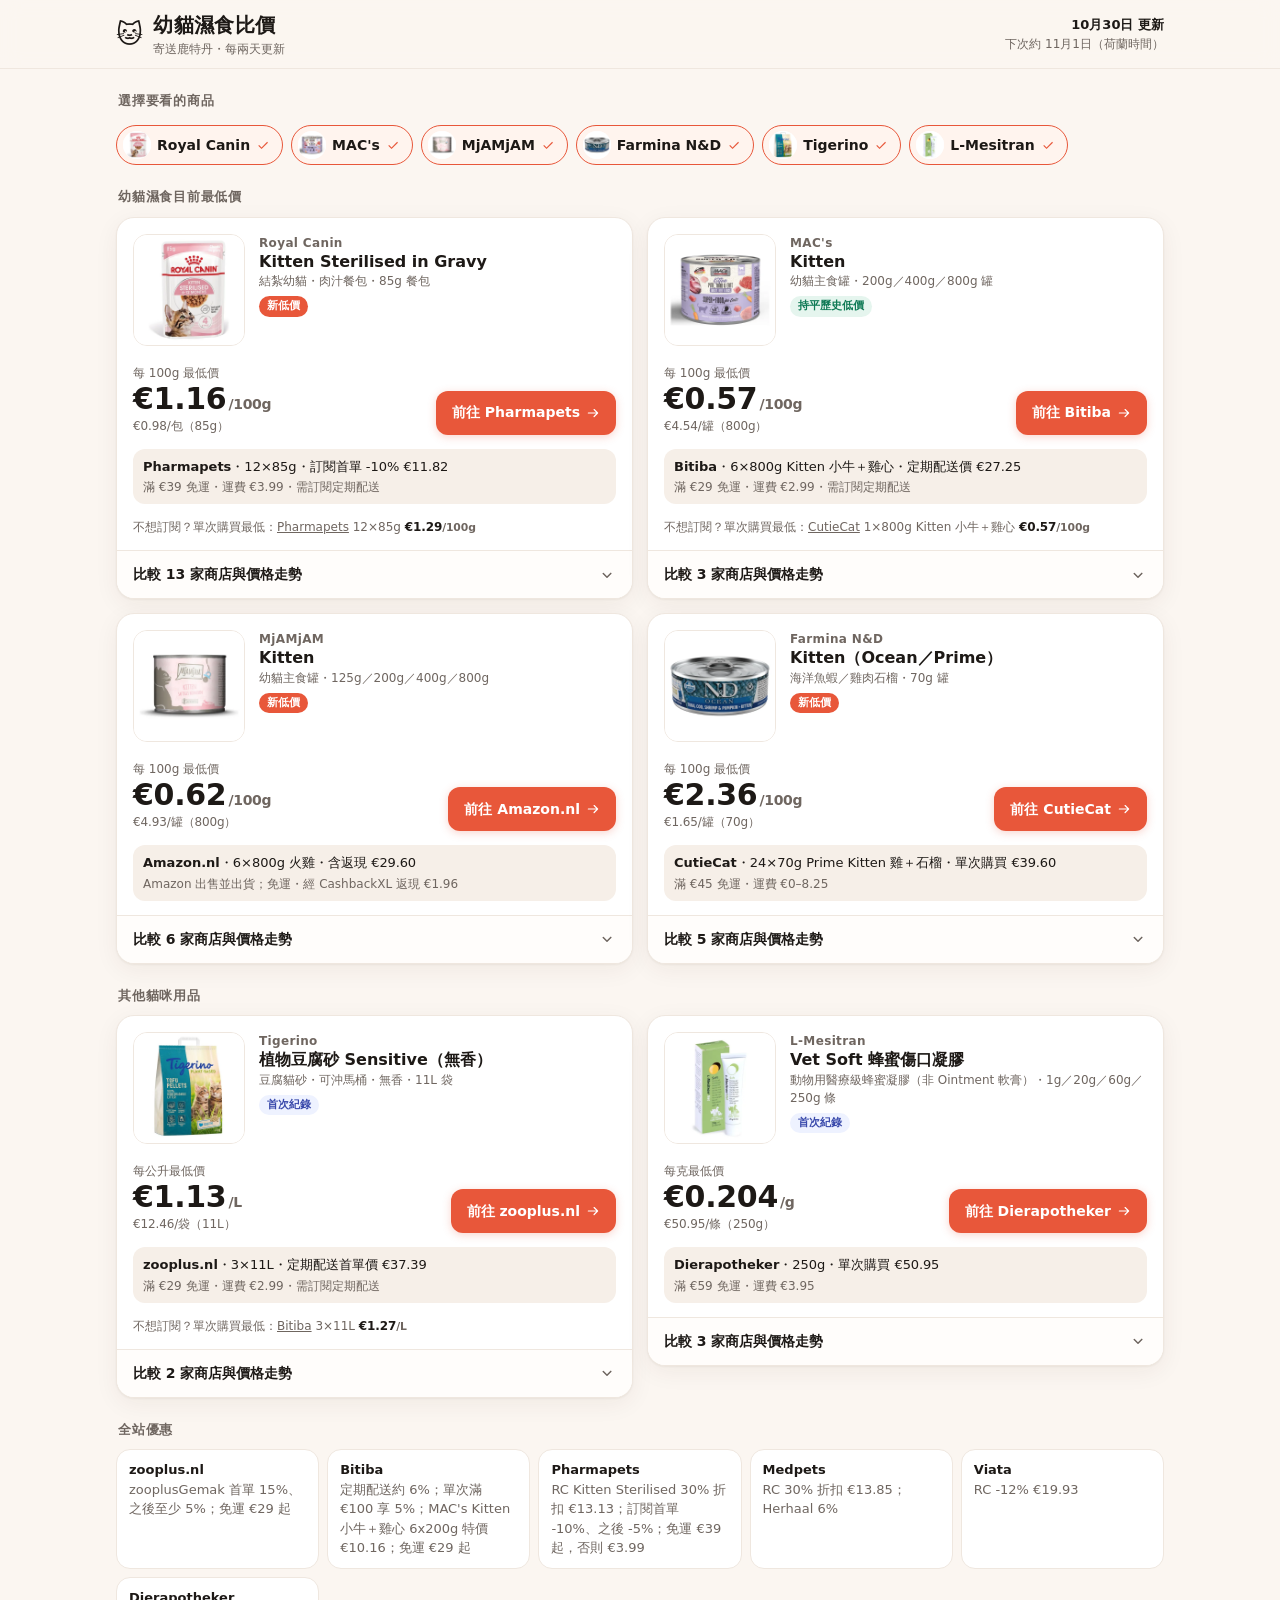
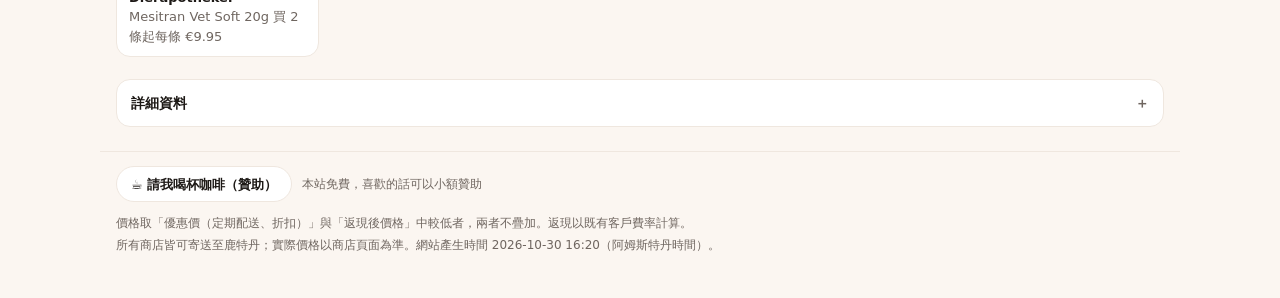
==== commit 8276d5aa: "新增贊助按鈕（頁尾）" ====
--- a/docs/index.html
+++ b/docs/index.html
@@ -9,7 +9,7 @@
 <meta name="description" content="追蹤荷蘭各大寵物網店的幼貓濕食價格，每兩天更新一次。最後更新：2026年10月30日">
 <meta name="theme-color" content="#fff7f2">
 <link rel="icon" href="data:image/svg+xml,<svg xmlns='http://www.w3.org/2000/svg' viewBox='0 0 100 100'><text y='.9em' font-size='90'>🐱</text></svg>">
-<link rel="stylesheet" href="assets/style.css?v=202610301342">
+<link rel="stylesheet" href="assets/style.css?v=202610301620">
 </head>
 <body>
 <header class="top">
@@ -19,8 +19,9 @@
   </div>
 </header>
 <main class="wrap" id="app"><noscript>請開啟 JavaScript 以檢視價格。</noscript></main>
+<div class="wrap tip"><a class="tip-btn" href="https://donate.stripe.com/14A28q0Hk2EweXg6pc1wY00" target="_blank" rel="noopener">☕ 請我喝杯咖啡（贊助）</a><span class="tip-note">本站免費，喜歡的話可以小額贊助</span></div>
 <footer class="wrap foot" id="foot"></footer>
-<script id="site-data" type="application/json">{"title":"幼貓濕食比價","updated":"2026-10-30","updated_zh":"2026年10月30日","next_zh":"11月1日","generated_zh":"2026-10-30 13:42","location":"鹿特丹","products":[{"id":"rc_kitten_sterilised_gravy","brand":"Royal Canin","name":"Kitten Sterilised in Gravy","desc":"結紮幼貓・肉汁餐包","pack":"85g 餐包","unit_word":"包","base":"100g","group":"food","image":"assets/products/rc_kitten_sterilised_gravy.webp","date":"2026-10-30","best":{"shop":"Pharmapets","variant":"12x85g","units":12,"unit_g":85,"list_price":13.13,"price":11.82,"unit":0.985,"per100g":1.159,"pb":1.159,"size":"85g","basis":"訂閱首單 -10%","autoship":true,"one_time_unit":1.094,"one_time_per100g":1.287,"one_time_pb":1.287,"conditions":["滿 €39 免運・運費 €3.99","需訂閱定期配送"],"new_customer":null,"in_stock":true,"verified":true,"status":"verified","url":"https://www.pharmapets.nl/royal-canin-kitten-sterilised-12x-85gr.html","detail":"30% 折扣（原價 €18.75）；10/27 缺貨，10/30 有貨"},"one_time_best":{"shop":"Pharmapets","variant":"12x85g","unit":1.094,"unit_g":85,"url":"https://www.pharmapets.nl/royal-canin-kitten-sterilised-12x-85gr.html","per100g":1.287,"pb":1.287},"badge":{"kind":"new_low","text":"新低價","prev":1.275},"history":[{"date":"2026-10-25","unit":1.319,"per100g":1.552,"pb":1.552,"one_time_unit":1.402},{"date":"2026-10-27","unit":1.083,"per100g":1.275,"pb":1.275,"one_time_unit":1.116},{"date":"2026-10-30","unit":0.985,"per100g":1.159,"pb":1.159,"one_time_unit":1.094}],"offers":[{"shop":"Pharmapets","variant":"12x85g","units":12,"unit_g":85,"list_price":13.13,"price":11.82,"unit":0.985,"per100g":1.159,"pb":1.159,"size":"85g","basis":"訂閱首單 -10%","autoship":true,"one_time_unit":1.094,"one_time_per100g":1.287,"one_time_pb":1.287,"conditions":["滿 €39 免運・運費 €3.99","需訂閱定期配送"],"new_customer":null,"in_stock":true,"verified":true,"status":"verified","url":"https://www.pharmapets.nl/royal-canin-kitten-sterilised-12x-85gr.html","detail":"30% 折扣（原價 €18.75）；10/27 缺貨，10/30 有貨"},{"shop":"Medpets","variant":"12x85g","units":12,"unit_g":85,"list_price":13.85,"price":13.0,"unit":1.083,"per100g":1.275,"pb":1.275,"size":"85g","basis":"定期訂購價","autoship":true,"one_time_unit":1.116,"one_time_per100g":1.313,"one_time_pb":1.313,"conditions":["滿 €69 免運・運費 €3.95・最低訂單 €14.95","需訂閱定期配送"],"new_customer":null,"in_stock":true,"verified":true,"status":"verified","url":"https://www.medpets.nl/royal-canin-kitten-sterilised-gravy-maaltijdzakje","detail":"30% 折扣（原價約 €19.79）；最低訂單 €14.95 → 單買 1 盒不能下單"},{"shop":"zooplus.nl","variant":"48x85g","units":48,"unit_g":85,"list_price":76.49,"price":65.02,"unit":1.355,"per100g":1.594,"pb":1.594,"size":"85g","basis":"定期配送首單價","autoship":true,"one_time_unit":1.576,"one_time_per100g":1.854,"one_time_pb":1.854,"conditions":["滿 €29 免運・運費 €2.99","需訂閱定期配送"],"new_customer":{"portal":"CashbackXL","rate_pct":10.0,"unit":1.462,"price":70.17,"per100g":1.72,"pb":1.72},"in_stock":true,"verified":true,"status":"verified","url":"https://www.zooplus.nl/shop/katten/kattenvoer_blik/royal_canin/kitten/1200123","detail":""},{"shop":"Petgamma","variant":"12x85g","units":12,"unit_g":85,"list_price":17.55,"price":16.67,"unit":1.389,"per100g":1.634,"pb":1.634,"size":"85g","basis":"定期配送價","autoship":true,"one_time_unit":1.402,"one_time_per100g":1.649,"one_time_pb":1.649,"conditions":["滿 €50 免運","需訂閱定期配送"],"new_customer":null,"in_stock":true,"verified":true,"status":"verified","url":"https://www.petgamma.com/nl/p/12x-kitten-sterilised-gravy-kattenvoer-nat-85-gr","detail":""},{"shop":"zooplus.nl","variant":"24x85g","units":24,"unit_g":85,"list_price":39.49,"price":33.57,"unit":1.399,"per100g":1.646,"pb":1.646,"size":"85g","basis":"定期配送首單價","autoship":true,"one_time_unit":1.628,"one_time_per100g":1.915,"one_time_pb":1.915,"conditions":["滿 €29 免運・運費 €2.99","需訂閱定期配送"],"new_customer":{"portal":"CashbackXL","rate_pct":10.0,"unit":1.51,"price":36.23,"per100g":1.776,"pb":1.776},"in_stock":true,"verified":true,"status":"verified","url":"https://www.zooplus.nl/shop/katten/kattenvoer_blik/royal_canin/kitten/1200123","detail":""},{"shop":"zooplus.nl","variant":"12x85g","units":12,"unit_g":85,"list_price":19.79,"price":16.82,"unit":1.402,"per100g":1.649,"pb":1.649,"size":"85g","basis":"定期配送首單價","autoship":true,"one_time_unit":1.631,"one_time_per100g":1.919,"one_time_pb":1.919,"conditions":["滿 €29 免運・運費 €2.99","需訂閱定期配送"],"new_customer":{"portal":"CashbackXL","rate_pct":10.0,"unit":1.512,"price":18.15,"per100g":1.779,"pb":1.779},"in_stock":true,"verified":true,"status":"verified","url":"https://www.zooplus.nl/shop/katten/kattenvoer_blik/royal_canin/kitten/1200123","detail":""},{"shop":"Bitiba","variant":"48x85g","units":48,"unit_g":85,"list_price":73.69,"price":69.27,"unit":1.443,"per100g":1.698,"pb":1.698,"size":"85g","basis":"定期配送價","autoship":true,"one_time_unit":1.535,"one_time_per100g":1.806,"one_time_pb":1.806,"conditions":["滿 €29 免運・運費 €2.99","需訂閱定期配送"],"new_customer":null,"in_stock":true,"verified":true,"status":"verified","url":"https://www.bitiba.nl/shop/katten/kattenvoer_blik/royal_canin/kitten/1200128","detail":""},{"shop":"Bitiba","variant":"24x85g","units":24,"unit_g":85,"list_price":37.29,"price":35.05,"unit":1.46,"per100g":1.718,"pb":1.718,"size":"85g","basis":"定期配送價","autoship":true,"one_time_unit":1.554,"one_time_per100g":1.828,"one_time_pb":1.828,"conditions":["滿 €29 免運・運費 €2.99","需訂閱定期配送"],"new_customer":null,"in_stock":true,"verified":true,"status":"verified","url":"https://www.bitiba.nl/shop/katten/kattenvoer_blik/royal_canin/kitten/1200128","detail":""},{"shop":"Bitiba","variant":"12x85g","units":12,"unit_g":85,"list_price":18.99,"price":17.85,"unit":1.488,"per100g":1.75,"pb":1.75,"size":"85g","basis":"定期配送價","autoship":true,"one_time_unit":1.582,"one_time_per100g":1.861,"one_time_pb":1.861,"conditions":["滿 €29 免運・運費 €2.99","需訂閱定期配送"],"new_customer":null,"in_stock":true,"verified":true,"status":"verified","url":"https://www.bitiba.nl/shop/katten/kattenvoer_blik/royal_canin/kitten/1200128","detail":""},{"shop":"Brekz","variant":"48x85g","units":48,"unit_g":85,"list_price":76.35,"price":76.35,"unit":1.591,"per100g":1.871,"pb":1.871,"size":"85g","basis":"單次購買","autoship":false,"one_time_unit":null,"one_time_per100g":null,"one_time_pb":null,"conditions":["滿 €35 免運"],"new_customer":null,"in_stock":true,"verified":true,"status":"verified","url":"https://www.brekz.nl/royal-canin-nat-kattenvoer/royal-canin-kitten-sterilised-in-gravy-natvoer-kat-85-g.html","detail":""},{"shop":"Pets Place","variant":"12x85g","units":12,"unit_g":85,"list_price":19.95,"price":19.15,"unit":1.596,"per100g":1.877,"pb":1.877,"size":"85g","basis":"含返現","autoship":false,"one_time_unit":null,"one_time_per100g":null,"one_time_pb":null,"conditions":["滿 €39 免運","經 ShopBuddies 返現 €0.80"],"new_customer":null,"in_stock":true,"verified":true,"status":"verified","url":"https://www.petsplace.nl/royal-canin-kitten-sterilised-gravy-kitten-kattenvoer-9003579007129-pps","detail":"Kies en mix 3+1 gratis"},{"shop":"Brekz","variant":"24x85g","units":24,"unit_g":85,"list_price":39.19,"price":39.19,"unit":1.633,"per100g":1.921,"pb":1.921,"size":"85g","basis":"單次購買","autoship":false,"one_time_unit":null,"one_time_per100g":null,"one_time_pb":null,"conditions":["滿 €35 免運"],"new_customer":null,"in_stock":true,"verified":true,"status":"verified","url":"https://www.brekz.nl/royal-canin-nat-kattenvoer/royal-canin-kitten-sterilised-in-gravy-natvoer-kat-85-g.html","detail":""},{"shop":"Viata","variant":"12x85g","units":12,"unit_g":85,"list_price":19.93,"price":19.93,"unit":1.661,"per100g":1.954,"pb":1.954,"size":"85g","basis":"單次購買","autoship":false,"one_time_unit":null,"one_time_per100g":null,"one_time_pb":null,"conditions":["滿 €49 免運"],"new_customer":null,"in_stock":true,"verified":true,"status":"verified","url":"https://www.viata.nl/royal-canin-feline-sterilised-kitten-versheidszakjes-12x85-g-nl","detail":"-12%（原價 €22.75）"},{"shop":"Brekz","variant":"12x85g","units":12,"unit_g":85,"list_price":19.99,"price":19.99,"unit":1.666,"per100g":1.96,"pb":1.96,"size":"85g","basis":"單次購買","autoship":false,"one_time_unit":null,"one_time_per100g":null,"one_time_pb":null,"conditions":["滿 €35 免運"],"new_customer":null,"in_stock":true,"verified":true,"status":"verified","url":"https://www.brekz.nl/royal-canin-nat-kattenvoer/royal-canin-kitten-sterilised-in-gravy-natvoer-kat-85-g.html","detail":""},{"shop":"Intratuin","variant":"12x85g","units":12,"unit_g":85,"list_price":19.99,"price":19.99,"unit":1.666,"per100g":1.96,"pb":1.96,"size":"85g","basis":"單次購買","autoship":false,"one_time_unit":null,"one_time_per100g":null,"one_time_pb":null,"conditions":["滿 €40 免運・運費 €4.95"],"new_customer":null,"in_stock":true,"verified":true,"status":"verified","url":"https://www.intratuin.nl/royal-canin-kattenvoer-in-saus-gesteriliseerde-kittens-85-g-12-stuks.html","detail":"新平台（Yi 10/29 提供）"},{"shop":"Amazon.nl","variant":"48x85g","units":48,"unit_g":85,"list_price":87.67,"price":82.24,"unit":1.713,"per100g":2.016,"pb":2.016,"size":"85g","basis":"含返現","autoship":false,"one_time_unit":null,"one_time_per100g":null,"one_time_pb":null,"conditions":["免運","經 CashbackXL 返現 €5.43"],"new_customer":{"portal":"CashbackXL","rate_pct":15.0,"unit":1.6,"price":76.8,"per100g":1.882,"pb":1.882},"in_stock":true,"verified":true,"status":"verified","url":"https://www.amazon.nl/s?k=royal+canin+kitten+sterilised+gravy","detail":""},{"shop":"Diebo","variant":"12x85g","units":12,"unit_g":85,"list_price":15.95,"price":20.9,"unit":1.742,"per100g":2.049,"pb":2.049,"size":"85g","basis":"含運費","autoship":false,"one_time_unit":null,"one_time_per100g":null,"one_time_pb":null,"conditions":["運費 €4.95"],"new_customer":null,"in_stock":true,"verified":true,"status":"verified","url":"https://www.diebo.nl/royal-canin-kattenvoer-kitten-sterilised-gravy-12-x-85-gr","detail":""},{"shop":"Amazon.nl","variant":"12x85g","units":12,"unit_g":85,"list_price":24.94,"price":23.39,"unit":1.949,"per100g":2.293,"pb":2.293,"size":"85g","basis":"含返現","autoship":false,"one_time_unit":null,"one_time_per100g":null,"one_time_pb":null,"conditions":["免運","經 CashbackXL 返現 €1.55"],"new_customer":{"portal":"CashbackXL","rate_pct":15.0,"unit":1.821,"price":21.85,"per100g":2.142,"pb":2.142},"in_stock":true,"verified":true,"status":"verified","url":"https://www.amazon.nl/s?k=royal+canin+kitten+sterilised+gravy","detail":""},{"shop":"Zoolini","variant":"12x85g","units":12,"unit_g":85,"list_price":23.49,"price":23.49,"unit":1.957,"per100g":2.303,"pb":2.303,"size":"85g","basis":"單次購買","autoship":false,"one_time_unit":null,"one_time_per100g":null,"one_time_pb":null,"conditions":["滿 €64.90 免運・運費 €6.90"],"new_customer":null,"in_stock":true,"verified":true,"status":"verified","url":"https://www.zoolini.nl/royal-canin/kitten-sterilised-in-jelly-12x85g?sai=10231","detail":"頁面選 in Saus 版本"},{"shop":"Zooveel","variant":"12x85g","units":12,"unit_g":85,"list_price":16.95,"price":24.15,"unit":2.012,"per100g":2.368,"pb":2.368,"size":"85g","basis":"含運費","autoship":false,"one_time_unit":null,"one_time_per100g":null,"one_time_pb":null,"conditions":["滿 €75 免運・運費 €7.20"],"new_customer":null,"in_stock":true,"verified":true,"status":"verified","url":"https://www.zooveel.nl/kat/natvoer/royal-canin-kattenvoer-kitten-sterilised-gravy-12-x-85-gr","detail":"新平台（Enschede 寵物店，PostNL 寄全荷）"},{"shop":"bol.com（Plaza 賣家）","variant":"12x85g","units":12,"unit_g":85,"list_price":24.93,"price":24.93,"unit":2.078,"per100g":2.444,"pb":2.444,"size":"85g","basis":"單次購買","autoship":false,"one_time_unit":null,"one_time_per100g":null,"one_time_pb":null,"conditions":["依賣家而定"],"new_customer":null,"in_stock":true,"verified":false,"status":"partly_verified","url":"https://www.bol.com/nl/nl/p/royal-canin-kitten-sterilised-gravy-kitten-kattenvoer-12x85-g/9300000064660027/","detail":"bol 擋自動化（403），價格取自 kieskeurig"},{"shop":"Newpharma","variant":"12x85g","units":12,"unit_g":85,"list_price":18.49,"price":25.68,"unit":2.14,"per100g":2.518,"pb":2.518,"size":"85g","basis":"含運費","autoship":false,"one_time_unit":null,"one_time_per100g":null,"one_time_pb":null,"conditions":["運費 €7.19"],"new_customer":null,"in_stock":true,"verified":false,"status":"partly_verified","url":"https://www.kieskeurig.nl/","detail":"價格只見於 kieskeurig"}],"main_count":20,"shop_count":13,"mixed_sizes":false},{"id":"macs_kitten","brand":"MAC's","name":"Kitten","desc":"幼貓主食罐","pack":"200g／400g／800g 罐","unit_word":"罐","base":"100g","group":"food","image":"assets/products/macs_kitten.webp","date":"2026-10-30","best":{"shop":"Bitiba","variant":"6x800g Kitten 小牛＋雞心","units":6,"unit_g":800,"list_price":28.99,"price":27.25,"unit":4.542,"per100g":0.568,"pb":0.568,"size":"800g","basis":"定期配送價","autoship":true,"one_time_unit":4.832,"one_time_per100g":0.604,"one_time_pb":0.604,"conditions":["滿 €29 免運・運費 €2.99","需訂閱定期配送"],"new_customer":null,"in_stock":true,"verified":true,"status":"verified","url":"https://www.bitiba.nl/shop/katten/kattenvoer_blik/macs/249562/579522","detail":""},"one_time_best":{"shop":"CutieCat","variant":"1x800g Kitten 小牛＋雞心","unit":4.55,"unit_g":800,"url":"https://cutiecat.nl/product/macs-kittenvoer-blikjes-800g/","per100g":0.569,"pb":0.569},"badge":{"kind":"at_low","text":"持平歷史低價"},"history":[{"date":"2026-10-25","unit":2.708,"per100g":0.677,"pb":0.677,"one_time_unit":1.693},{"date":"2026-10-27","unit":4.542,"per100g":0.568,"pb":0.568,"one_time_unit":1.693},{"date":"2026-10-30","unit":4.542,"per100g":0.568,"pb":0.568,"one_time_unit":1.693}],"offers":[{"shop":"Bitiba","variant":"6x800g Kitten 小牛＋雞心","units":6,"unit_g":800,"list_price":28.99,"price":27.25,"unit":4.542,"per100g":0.568,"pb":0.568,"size":"800g","basis":"定期配送價","autoship":true,"one_time_unit":4.832,"one_time_per100g":0.604,"one_time_pb":0.604,"conditions":["滿 €29 免運・運費 €2.99","需訂閱定期配送"],"new_customer":null,"in_stock":true,"verified":true,"status":"verified","url":"https://www.bitiba.nl/shop/katten/kattenvoer_blik/macs/249562/579522","detail":""},{"shop":"CutieCat","variant":"1x800g Kitten 小牛＋雞心","units":1,"unit_g":800,"list_price":4.55,"price":4.55,"unit":4.55,"per100g":0.569,"pb":0.569,"size":"800g","basis":"單次購買","autoship":false,"one_time_unit":null,"one_time_per100g":null,"one_time_pb":null,"conditions":["滿 €45 免運・運費 €0–8.25"],"new_customer":null,"in_stock":true,"verified":true,"status":"verified","url":"https://cutiecat.nl/product/macs-kittenvoer-blikjes-800g/","detail":""},{"shop":"CutieCat","variant":"1x800g Kitten 其他口味","units":1,"unit_g":800,"list_price":4.58,"price":4.58,"unit":4.58,"per100g":0.573,"pb":0.573,"size":"800g","basis":"單次購買","autoship":false,"one_time_unit":null,"one_time_per100g":null,"one_time_pb":null,"conditions":["滿 €45 免運・運費 €0–8.25"],"new_customer":null,"in_stock":true,"verified":true,"status":"verified","url":"https://cutiecat.nl/product/macs-kittenvoer-blikjes-800g/","detail":""},{"shop":"CutieCat","variant":"1x400g Kitten 小牛＋雞心","units":1,"unit_g":400,"list_price":2.85,"price":2.85,"unit":2.85,"per100g":0.713,"pb":0.713,"size":"400g","basis":"單次購買","autoship":false,"one_time_unit":null,"one_time_per100g":null,"one_time_pb":null,"conditions":["滿 €45 免運・運費 €0–8.25"],"new_customer":null,"in_stock":true,"verified":true,"status":"verified","url":"https://cutiecat.nl/product/macs-kittenvoer-blikjes-400g/","detail":""},{"shop":"Bitiba","variant":"6x200g Kitten 小牛＋雞心","units":6,"unit_g":200,"list_price":11.29,"price":10.16,"unit":1.693,"per100g":0.847,"pb":0.847,"size":"200g","basis":"購物車折扣","autoship":false,"one_time_unit":null,"one_time_per100g":null,"one_time_pb":null,"conditions":["滿 €29 免運・運費 €2.99"],"new_customer":null,"in_stock":true,"verified":true,"status":"verified","url":"https://www.bitiba.nl/shop/katten/kattenvoer_blik/macs/249562/579519?variantId=579519.6","detail":"特價"},{"shop":"Bitiba","variant":"6x400g Kitten 火雞＋兔","units":6,"unit_g":400,"list_price":22.49,"price":21.14,"unit":3.523,"per100g":0.881,"pb":0.881,"size":"400g","basis":"定期配送價","autoship":true,"one_time_unit":3.748,"one_time_per100g":0.937,"one_time_pb":0.937,"conditions":["滿 €29 免運・運費 €2.99","需訂閱定期配送"],"new_customer":null,"in_stock":true,"verified":true,"status":"verified","url":"https://www.bitiba.nl/shop/katten/kattenvoer_blik/macs/249562/579518","detail":"其他 400g 口味缺貨"},{"shop":"CutieCat","variant":"12x200g Kitten 小牛＋雞心","units":12,"unit_g":200,"list_price":21.49,"price":21.49,"unit":1.791,"per100g":0.895,"pb":0.895,"size":"200g","basis":"單次購買","autoship":false,"one_time_unit":null,"one_time_per100g":null,"one_time_pb":null,"conditions":["滿 €45 免運・運費 €0–8.25"],"new_customer":null,"in_stock":true,"verified":true,"status":"verified","url":"https://cutiecat.nl/product/macs-kitten-natvoer-blikjes-200g/","detail":""},{"shop":"CutieCat","variant":"12x200g Kitten 火雞／牛／鴨","units":12,"unit_g":200,"list_price":21.49,"price":21.49,"unit":1.791,"per100g":0.895,"pb":0.895,"size":"200g","basis":"單次購買","autoship":false,"one_time_unit":null,"one_time_per100g":null,"one_time_pb":null,"conditions":["滿 €45 免運・運費 €0–8.25"],"new_customer":null,"in_stock":true,"verified":true,"status":"verified","url":"https://cutiecat.nl/product/macs-kitten-natvoer-blikjes-200g/","detail":""},{"shop":"zooplus.nl","variant":"6x400g Kitten 火雞＋兔","units":6,"unit_g":400,"list_price":22.49,"price":22.24,"unit":3.707,"per100g":0.927,"pb":0.927,"size":"400g","basis":"含返現","autoship":false,"one_time_unit":null,"one_time_per100g":null,"one_time_pb":null,"conditions":["滿 €29 免運・運費 €2.99","經 ShopBuddies 返現 €0.25"],"new_customer":{"portal":"CashbackXL","rate_pct":10.0,"unit":3.438,"price":20.63,"per100g":0.86,"pb":0.86},"in_stock":true,"verified":true,"status":"verified","url":"https://www.zooplus.nl/shop/katten/kattenvoer_blik/macs_s/mac_s_blikken/444159","detail":""},{"shop":"zooplus.nl","variant":"6x200g Kitten 小牛＋雞心","units":6,"unit_g":200,"list_price":11.29,"price":11.17,"unit":1.862,"per100g":0.931,"pb":0.931,"size":"200g","basis":"含返現","autoship":false,"one_time_unit":null,"one_time_per100g":null,"one_time_pb":null,"conditions":["滿 €29 免運・運費 €2.99","經 ShopBuddies 返現 €0.12"],"new_customer":{"portal":"CashbackXL","rate_pct":10.0,"unit":1.727,"price":10.36,"per100g":0.864,"pb":0.864},"in_stock":true,"verified":true,"status":"verified","url":"https://www.zooplus.nl/shop/katten/kattenvoer_blik/macs_s/mac_s_blikken/444155","detail":""},{"shop":"CutieCat","variant":"1x200g Kitten 小牛＋雞心","units":1,"unit_g":200,"list_price":1.88,"price":1.88,"unit":1.88,"per100g":0.94,"pb":0.94,"size":"200g","basis":"單次購買","autoship":false,"one_time_unit":null,"one_time_per100g":null,"one_time_pb":null,"conditions":["滿 €45 免運・運費 €0–8.25"],"new_customer":null,"in_stock":true,"verified":true,"status":"verified","url":"https://cutiecat.nl/product/macs-kitten-natvoer-blikjes-200g/","detail":""},{"shop":"CutieCat","variant":"1x200g Kitten 火雞／牛／鴨","units":1,"unit_g":200,"list_price":1.88,"price":1.88,"unit":1.88,"per100g":0.94,"pb":0.94,"size":"200g","basis":"單次購買","autoship":false,"one_time_unit":null,"one_time_per100g":null,"one_time_pb":null,"conditions":["滿 €45 免運・運費 €0–8.25"],"new_customer":null,"in_stock":true,"verified":true,"status":"verified","url":"https://cutiecat.nl/product/macs-kitten-natvoer-blikjes-200g/","detail":""},{"shop":"CutieCat","variant":"12x200g Kitten 火雞＋兔","units":12,"unit_g":200,"list_price":23.18,"price":23.18,"unit":1.932,"per100g":0.966,"pb":0.966,"size":"200g","basis":"單次購買","autoship":false,"one_time_unit":null,"one_time_per100g":null,"one_time_pb":null,"conditions":["滿 €45 免運・運費 €0–8.25"],"new_customer":null,"in_stock":true,"verified":true,"status":"verified","url":"https://cutiecat.nl/product/macs-kitten-natvoer-blikjes-200g/","detail":""},{"shop":"Bitiba","variant":"6x200g Kitten","units":6,"unit_g":200,"list_price":12.49,"price":11.74,"unit":1.957,"per100g":0.978,"pb":0.978,"size":"200g","basis":"定期配送價","autoship":true,"one_time_unit":2.082,"one_time_per100g":1.041,"one_time_pb":1.041,"conditions":["滿 €29 免運・運費 €2.99","需訂閱定期配送"],"new_customer":null,"in_stock":true,"verified":true,"status":"verified","url":"https://www.bitiba.nl/shop/katten/kattenvoer_blik/macs/249562/579519?variantId=579519.6","detail":""},{"shop":"Bitiba","variant":"6x200g Kitten 火雞＋兔","units":6,"unit_g":200,"list_price":12.49,"price":11.74,"unit":1.957,"per100g":0.978,"pb":0.978,"size":"200g","basis":"定期配送價","autoship":true,"one_time_unit":2.082,"one_time_per100g":1.041,"one_time_pb":1.041,"conditions":["滿 €29 免運・運費 €2.99","需訂閱定期配送"],"new_customer":null,"in_stock":true,"verified":true,"status":"verified","url":"https://www.bitiba.nl/shop/katten/kattenvoer_blik/macs/249562/579519?variantId=579519.6","detail":""},{"shop":"CutieCat","variant":"1x200g Kitten 火雞＋兔","units":1,"unit_g":200,"list_price":2.02,"price":2.02,"unit":2.02,"per100g":1.01,"pb":1.01,"size":"200g","basis":"單次購買","autoship":false,"one_time_unit":null,"one_time_per100g":null,"one_time_pb":null,"conditions":["滿 €45 免運・運費 €0–8.25"],"new_customer":null,"in_stock":true,"verified":true,"status":"verified","url":"https://cutiecat.nl/product/macs-kitten-natvoer-blikjes-200g/","detail":""},{"shop":"zooplus.nl","variant":"6x200g Kitten 火雞／牛／鴨","units":6,"unit_g":200,"list_price":12.49,"price":12.35,"unit":2.058,"per100g":1.029,"pb":1.029,"size":"200g","basis":"含返現","autoship":false,"one_time_unit":null,"one_time_per100g":null,"one_time_pb":null,"conditions":["滿 €29 免運・運費 €2.99","經 ShopBuddies 返現 €0.14"],"new_customer":{"portal":"CashbackXL","rate_pct":10.0,"unit":1.91,"price":11.46,"per100g":0.955,"pb":0.955},"in_stock":true,"verified":true,"status":"verified","url":"https://www.zooplus.nl/shop/katten/kattenvoer_blik/macs_s/mac_s_blikken/444155","detail":""},{"shop":"zooplus.nl","variant":"6x200g Kitten 火雞＋兔","units":6,"unit_g":200,"list_price":12.49,"price":12.35,"unit":2.058,"per100g":1.029,"pb":1.029,"size":"200g","basis":"含返現","autoship":false,"one_time_unit":null,"one_time_per100g":null,"one_time_pb":null,"conditions":["滿 €29 免運・運費 €2.99","經 ShopBuddies 返現 €0.14"],"new_customer":{"portal":"CashbackXL","rate_pct":10.0,"unit":1.91,"price":11.46,"per100g":0.955,"pb":0.955},"in_stock":true,"verified":true,"status":"verified","url":"https://www.zooplus.nl/shop/katten/kattenvoer_blik/macs_s/mac_s_blikken/444155","detail":""},{"shop":"zooplus.nl","variant":"12x100g 餐包 Kitten 牛＋禽","units":12,"unit_g":100,"list_price":18.19,"price":17.99,"unit":1.499,"per100g":1.499,"pb":1.499,"size":"100g","basis":"含返現","autoship":false,"one_time_unit":null,"one_time_per100g":null,"one_time_pb":null,"conditions":["滿 €29 免運・運費 €2.99","經 ShopBuddies 返現 €0.20"],"new_customer":{"portal":"CashbackXL","rate_pct":10.0,"unit":1.391,"price":16.69,"per100g":1.391,"pb":1.391},"in_stock":false,"verified":true,"status":"verified","url":"https://www.zooplus.nl/shop/katten/kattenvoer_blik/macs_s/2654540","detail":""}],"main_count":18,"shop_count":3,"mixed_sizes":true},{"id":"mjamjam_kitten","brand":"MjAMjAM","name":"Kitten","desc":"幼貓主食罐","pack":"125g／200g／400g／800g","unit_word":"罐","base":"100g","group":"food","image":"assets/products/mjamjam_kitten.webp","date":"2026-10-30","best":{"shop":"Amazon.nl","variant":"6x800g 火雞","units":6,"unit_g":800,"list_price":31.56,"price":29.6,"unit":4.933,"per100g":0.617,"pb":0.617,"size":"800g","basis":"含返現","autoship":false,"one_time_unit":null,"one_time_per100g":null,"one_time_pb":null,"conditions":["Amazon 出售並出貨；免運","經 CashbackXL 返現 €1.96"],"new_customer":{"portal":"CashbackXL","rate_pct":15.0,"unit":4.608,"price":27.65,"per100g":0.576,"pb":0.576},"in_stock":true,"verified":true,"status":"verified","url":"https://www.amazon.nl/dp/B0BMQFQ836","detail":"Kitten goed kalkoen met zalmolie"},"one_time_best":null,"badge":{"kind":"new_low","text":"新低價","prev":0.948},"history":[{"date":"2026-10-25","unit":2.113,"per100g":1.057,"pb":1.057,"one_time_unit":2.248},{"date":"2026-10-27","unit":1.895,"per100g":0.948,"pb":0.948,"one_time_unit":2.016},{"date":"2026-10-30","unit":4.933,"per100g":0.617,"pb":0.617,"one_time_unit":2.049}],"offers":[{"shop":"Amazon.nl","variant":"6x800g 火雞","units":6,"unit_g":800,"list_price":31.56,"price":29.6,"unit":4.933,"per100g":0.617,"pb":0.617,"size":"800g","basis":"含返現","autoship":false,"one_time_unit":null,"one_time_per100g":null,"one_time_pb":null,"conditions":["Amazon 出售並出貨；免運","經 CashbackXL 返現 €1.96"],"new_customer":{"portal":"CashbackXL","rate_pct":15.0,"unit":4.608,"price":27.65,"per100g":0.576,"pb":0.576},"in_stock":true,"verified":true,"status":"verified","url":"https://www.amazon.nl/dp/B0BMQFQ836","detail":"Kitten goed kalkoen met zalmolie"},{"shop":"Bitiba","variant":"24x800g 小牛肉","units":24,"unit_g":800,"list_price":126.99,"price":119.37,"unit":4.974,"per100g":0.622,"pb":0.622,"size":"800g","basis":"定期配送價","autoship":true,"one_time_unit":5.291,"one_time_per100g":0.661,"one_time_pb":0.661,"conditions":["滿 €29 免運・運費 €2.99","需訂閱定期配送"],"new_customer":null,"in_stock":true,"verified":true,"status":"verified","url":"https://www.bitiba.nl/shop/katten/kattenvoer_blik/mjamjam/1750485","detail":"10/30 新增規格（Voordeelpakket）"},{"shop":"Bitiba","variant":"24x800g 雞肉","units":24,"unit_g":800,"list_price":126.99,"price":119.37,"unit":4.974,"per100g":0.622,"pb":0.622,"size":"800g","basis":"定期配送價","autoship":true,"one_time_unit":5.291,"one_time_per100g":0.661,"one_time_pb":0.661,"conditions":["滿 €29 免運・運費 €2.99","需訂閱定期配送"],"new_customer":null,"in_stock":true,"verified":true,"status":"verified","url":"https://www.bitiba.nl/shop/katten/kattenvoer_blik/mjamjam/1750485","detail":"10/30 新增規格（Voordeelpakket）"},{"shop":"Amazon.nl","variant":"6x800g 小牛肉","units":6,"unit_g":800,"list_price":32.49,"price":30.48,"unit":5.08,"per100g":0.635,"pb":0.635,"size":"800g","basis":"含返現","autoship":false,"one_time_unit":null,"one_time_per100g":null,"one_time_pb":null,"conditions":["Amazon 出售並出貨；免運","經 CashbackXL 返現 €2.01"],"new_customer":{"portal":"CashbackXL","rate_pct":15.0,"unit":4.743,"price":28.46,"per100g":0.593,"pb":0.593},"in_stock":true,"verified":true,"status":"verified","url":"https://www.amazon.nl/dp/B08MM2L42D","detail":"EAN 4260512873837"},{"shop":"Bitiba","variant":"6x800g 小牛肉","units":6,"unit_g":800,"list_price":32.49,"price":30.54,"unit":5.09,"per100g":0.636,"pb":0.636,"size":"800g","basis":"定期配送價","autoship":true,"one_time_unit":5.415,"one_time_per100g":0.677,"one_time_pb":0.677,"conditions":["滿 €29 免運・運費 €2.99","需訂閱定期配送"],"new_customer":null,"in_stock":true,"verified":true,"status":"verified","url":"https://www.bitiba.nl/shop/katten/kattenvoer_blik/mjamjam/1750485","detail":"10/30 新增規格"},{"shop":"Bitiba","variant":"6x800g 雞肉","units":6,"unit_g":800,"list_price":32.49,"price":30.54,"unit":5.09,"per100g":0.636,"pb":0.636,"size":"800g","basis":"定期配送價","autoship":true,"one_time_unit":5.415,"one_time_per100g":0.677,"one_time_pb":0.677,"conditions":["滿 €29 免運・運費 €2.99","需訂閱定期配送"],"new_customer":null,"in_stock":true,"verified":true,"status":"verified","url":"https://www.bitiba.nl/shop/katten/kattenvoer_blik/mjamjam/1750485","detail":"10/30 新增規格"},{"shop":"zooplus.nl","variant":"24x800g 小牛肉","units":24,"unit_g":800,"list_price":127.99,"price":126.58,"unit":5.274,"per100g":0.659,"pb":0.659,"size":"800g","basis":"含返現","autoship":false,"one_time_unit":null,"one_time_per100g":null,"one_time_pb":null,"conditions":["滿 €29 免運・運費 €2.99","經 ShopBuddies 返現 €1.41"],"new_customer":{"portal":"CashbackXL","rate_pct":10.0,"unit":4.892,"price":117.41,"per100g":0.612,"pb":0.612},"in_stock":true,"verified":true,"status":"verified","url":"https://www.zooplus.nl/shop/katten/kattenvoer_blik/mjamjam_natvoer/1579186","detail":"10/30 新增規格（Voordeelpakket）"},{"shop":"zooplus.nl","variant":"24x800g 雞肉","units":24,"unit_g":800,"list_price":127.99,"price":126.58,"unit":5.274,"per100g":0.659,"pb":0.659,"size":"800g","basis":"含返現","autoship":false,"one_time_unit":null,"one_time_per100g":null,"one_time_pb":null,"conditions":["滿 €29 免運・運費 €2.99","經 ShopBuddies 返現 €1.41"],"new_customer":{"portal":"CashbackXL","rate_pct":10.0,"unit":4.892,"price":117.41,"per100g":0.612,"pb":0.612},"in_stock":true,"verified":true,"status":"verified","url":"https://www.zooplus.nl/shop/katten/kattenvoer_blik/mjamjam_natvoer/1579186","detail":"10/30 新增規格（Voordeelpakket）"},{"shop":"zooplus.nl","variant":"6x800g 小牛肉","units":6,"unit_g":800,"list_price":32.49,"price":32.13,"unit":5.355,"per100g":0.669,"pb":0.669,"size":"800g","basis":"含返現","autoship":false,"one_time_unit":null,"one_time_per100g":null,"one_time_pb":null,"conditions":["滿 €29 免運・運費 €2.99","經 ShopBuddies 返現 €0.36"],"new_customer":{"portal":"CashbackXL","rate_pct":10.0,"unit":4.967,"price":29.8,"per100g":0.621,"pb":0.621},"in_stock":true,"verified":true,"status":"verified","url":"https://www.zooplus.nl/shop/katten/kattenvoer_blik/mjamjam_natvoer/1579186","detail":"10/30 新增規格"},{"shop":"zooplus.nl","variant":"6x800g 雞肉","units":6,"unit_g":800,"list_price":32.49,"price":32.13,"unit":5.355,"per100g":0.669,"pb":0.669,"size":"800g","basis":"含返現","autoship":false,"one_time_unit":null,"one_time_per100g":null,"one_time_pb":null,"conditions":["滿 €29 免運・運費 €2.99","經 ShopBuddies 返現 €0.36"],"new_customer":{"portal":"CashbackXL","rate_pct":10.0,"unit":4.967,"price":29.8,"per100g":0.621,"pb":0.621},"in_stock":true,"verified":true,"status":"verified","url":"https://www.zooplus.nl/shop/katten/kattenvoer_blik/mjamjam_natvoer/1579186","detail":"10/30 新增規格"},{"shop":"Amazon.nl","variant":"6x400g 小牛肉","units":6,"unit_g":400,"list_price":20.4,"price":19.14,"unit":3.19,"per100g":0.797,"pb":0.797,"size":"400g","basis":"含返現","autoship":false,"one_time_unit":null,"one_time_per100g":null,"one_time_pb":null,"conditions":["Amazon 出售並出貨；免運","經 CashbackXL 返現 €1.26"],"new_customer":{"portal":"CashbackXL","rate_pct":15.0,"unit":2.978,"price":17.87,"per100g":0.745,"pb":0.745},"in_stock":true,"verified":true,"status":"verified","url":"https://www.amazon.nl/dp/B08MM2L42D","detail":""},{"shop":"Amazon.nl","variant":"6x400g 火雞","units":6,"unit_g":400,"list_price":20.97,"price":19.67,"unit":3.278,"per100g":0.82,"pb":0.82,"size":"400g","basis":"含返現","autoship":false,"one_time_unit":null,"one_time_per100g":null,"one_time_pb":null,"conditions":["Amazon 出售並出貨；免運","經 CashbackXL 返現 €1.30"],"new_customer":{"portal":"CashbackXL","rate_pct":15.0,"unit":3.062,"price":18.37,"per100g":0.765,"pb":0.765},"in_stock":true,"verified":true,"status":"verified","url":"https://www.amazon.nl/dp/B0BMQFQ836","detail":""},{"shop":"Bitiba","variant":"24x400g 小牛肉","units":24,"unit_g":400,"list_price":86.19,"price":81.02,"unit":3.376,"per100g":0.844,"pb":0.844,"size":"400g","basis":"定期配送價","autoship":true,"one_time_unit":3.591,"one_time_per100g":0.898,"one_time_pb":0.898,"conditions":["滿 €29 免運・運費 €2.99","需訂閱定期配送"],"new_customer":null,"in_stock":true,"verified":true,"status":"verified","url":"https://www.bitiba.nl/shop/katten/kattenvoer_blik/mjamjam/1750490","detail":"10/30 新增規格"},{"shop":"Zoolini","variant":"1x800g 小牛肉","units":1,"unit_g":800,"list_price":6.79,"price":6.79,"unit":6.79,"per100g":0.849,"pb":0.849,"size":"800g","basis":"單次購買","autoship":false,"one_time_unit":null,"one_time_per100g":null,"one_time_pb":null,"conditions":["滿 €64.90 免運・運費 €6.90"],"new_customer":null,"in_stock":true,"verified":true,"status":"verified","url":"https://www.zoolini.nl/mjamjam/kitten-kalfsvlees-en-zalmolie","detail":""},{"shop":"Bitiba","variant":"6x400g 小牛肉","units":6,"unit_g":400,"list_price":21.99,"price":20.67,"unit":3.445,"per100g":0.861,"pb":0.861,"size":"400g","basis":"定期配送價","autoship":true,"one_time_unit":3.665,"one_time_per100g":0.916,"one_time_pb":0.916,"conditions":["滿 €29 免運・運費 €2.99","需訂閱定期配送"],"new_customer":null,"in_stock":true,"verified":true,"status":"verified","url":"https://www.bitiba.nl/shop/katten/kattenvoer_blik/mjamjam/1750490","detail":"10/30 新增規格"},{"shop":"Zoolini","variant":"1x800g 雞肉","units":1,"unit_g":800,"list_price":6.89,"price":6.89,"unit":6.89,"per100g":0.861,"pb":0.861,"size":"800g","basis":"單次購買","autoship":false,"one_time_unit":null,"one_time_per100g":null,"one_time_pb":null,"conditions":["滿 €64.90 免運・運費 €6.90"],"new_customer":null,"in_stock":true,"verified":true,"status":"verified","url":"https://www.zoolini.nl/mjamjam/kitten-kip-en-zalmolie","detail":""},{"shop":"Bitiba","variant":"24x400g 雞肉","units":24,"unit_g":400,"list_price":89.69,"price":84.31,"unit":3.513,"per100g":0.878,"pb":0.878,"size":"400g","basis":"定期配送價","autoship":true,"one_time_unit":3.737,"one_time_per100g":0.934,"one_time_pb":0.934,"conditions":["滿 €29 免運・運費 €2.99","需訂閱定期配送"],"new_customer":null,"in_stock":true,"verified":true,"status":"verified","url":"https://www.bitiba.nl/shop/katten/kattenvoer_blik/mjamjam/1750490","detail":"10/30 新增規格"},{"shop":"Bitiba","variant":"6x400g 雞肉","units":6,"unit_g":400,"list_price":22.99,"price":21.61,"unit":3.602,"per100g":0.9,"pb":0.9,"size":"400g","basis":"定期配送價","autoship":true,"one_time_unit":3.832,"one_time_per100g":0.958,"one_time_pb":0.958,"conditions":["滿 €29 免運・運費 €2.99","需訂閱定期配送"],"new_customer":null,"in_stock":true,"verified":true,"status":"verified","url":"https://www.bitiba.nl/shop/katten/kattenvoer_blik/mjamjam/1750490","detail":"10/30 新增規格"},{"shop":"zooplus.nl","variant":"24x400g 小牛肉","units":24,"unit_g":400,"list_price":89.99,"price":89.0,"unit":3.708,"per100g":0.927,"pb":0.927,"size":"400g","basis":"含返現","autoship":false,"one_time_unit":null,"one_time_per100g":null,"one_time_pb":null,"conditions":["滿 €29 免運・運費 €2.99","經 ShopBuddies 返現 €0.99"],"new_customer":{"portal":"CashbackXL","rate_pct":10.0,"unit":3.44,"price":82.55,"per100g":0.86,"pb":0.86},"in_stock":true,"verified":true,"status":"verified","url":"https://www.zooplus.nl/shop/katten/kattenvoer_blik/mjamjam_natvoer/1579450","detail":"10/30 新增規格"},{"shop":"zooplus.nl","variant":"24x400g 雞肉","units":24,"unit_g":400,"list_price":89.99,"price":89.0,"unit":3.708,"per100g":0.927,"pb":0.927,"size":"400g","basis":"含返現","autoship":false,"one_time_unit":null,"one_time_per100g":null,"one_time_pb":null,"conditions":["滿 €29 免運・運費 €2.99","經 ShopBuddies 返現 €0.99"],"new_customer":{"portal":"CashbackXL","rate_pct":10.0,"unit":3.44,"price":82.55,"per100g":0.86,"pb":0.86},"in_stock":true,"verified":true,"status":"verified","url":"https://www.zooplus.nl/shop/katten/kattenvoer_blik/mjamjam_natvoer/1579450","detail":"10/30 新增規格"},{"shop":"zooplus.nl","variant":"6x400g 小牛肉","units":6,"unit_g":400,"list_price":22.99,"price":22.74,"unit":3.79,"per100g":0.947,"pb":0.947,"size":"400g","basis":"含返現","autoship":false,"one_time_unit":null,"one_time_per100g":null,"one_time_pb":null,"conditions":["滿 €29 免運・運費 €2.99","經 ShopBuddies 返現 €0.25"],"new_customer":{"portal":"CashbackXL","rate_pct":10.0,"unit":3.515,"price":21.09,"per100g":0.879,"pb":0.879},"in_stock":true,"verified":true,"status":"verified","url":"https://www.zooplus.nl/shop/katten/kattenvoer_blik/mjamjam_natvoer/1579450","detail":"10/30 新增規格"},{"shop":"zooplus.nl","variant":"6x400g 雞肉","units":6,"unit_g":400,"list_price":22.99,"price":22.74,"unit":3.79,"per100g":0.947,"pb":0.947,"size":"400g","basis":"含返現","autoship":false,"one_time_unit":null,"one_time_per100g":null,"one_time_pb":null,"conditions":["滿 €29 免運・運費 €2.99","經 ShopBuddies 返現 €0.25"],"new_customer":{"portal":"CashbackXL","rate_pct":10.0,"unit":3.515,"price":21.09,"per100g":0.879,"pb":0.879},"in_stock":true,"verified":true,"status":"verified","url":"https://www.zooplus.nl/shop/katten/kattenvoer_blik/mjamjam_natvoer/1579450","detail":"10/30 新增規格"},{"shop":"Bitiba","variant":"24x200g 雞肉","units":24,"unit_g":200,"list_price":49.89,"price":46.9,"unit":1.954,"per100g":0.977,"pb":0.977,"size":"200g","basis":"定期配送價","autoship":true,"one_time_unit":2.079,"one_time_per100g":1.04,"one_time_pb":1.04,"conditions":["滿 €29 免運・運費 €2.99","需訂閱定期配送"],"new_customer":null,"in_stock":true,"verified":true,"status":"verified","url":"https://www.bitiba.nl/shop/katten/kattenvoer_blik/mjamjam/1750480","detail":""},{"shop":"Bitiba","variant":"6x200g 雞肉","units":6,"unit_g":200,"list_price":12.99,"price":12.21,"unit":2.035,"per100g":1.018,"pb":1.018,"size":"200g","basis":"定期配送價","autoship":true,"one_time_unit":2.165,"one_time_per100g":1.083,"one_time_pb":1.083,"conditions":["滿 €29 免運・運費 €2.99","需訂閱定期配送"],"new_customer":null,"in_stock":true,"verified":true,"status":"verified","url":"https://www.bitiba.nl/shop/katten/kattenvoer_blik/mjamjam/1750480","detail":""},{"shop":"zooplus.nl","variant":"24x200g 小牛肉","units":24,"unit_g":200,"list_price":49.99,"price":49.44,"unit":2.06,"per100g":1.03,"pb":1.03,"size":"200g","basis":"含返現","autoship":false,"one_time_unit":null,"one_time_per100g":null,"one_time_pb":null,"conditions":["滿 €29 免運・運費 €2.99","經 ShopBuddies 返現 €0.55"],"new_customer":{"portal":"CashbackXL","rate_pct":10.0,"unit":1.911,"price":45.86,"per100g":0.956,"pb":0.956},"in_stock":true,"verified":true,"status":"verified","url":"https://www.zooplus.nl/shop/katten/kattenvoer_blik/mjamjam_natvoer/1578995","detail":""},{"shop":"zooplus.nl","variant":"24x200g 雞肉","units":24,"unit_g":200,"list_price":49.99,"price":49.44,"unit":2.06,"per100g":1.03,"pb":1.03,"size":"200g","basis":"含返現","autoship":false,"one_time_unit":null,"one_time_per100g":null,"one_time_pb":null,"conditions":["滿 €29 免運・運費 €2.99","經 ShopBuddies 返現 €0.55"],"new_customer":{"portal":"CashbackXL","rate_pct":10.0,"unit":1.911,"price":45.86,"per100g":0.956,"pb":0.956},"in_stock":true,"verified":true,"status":"verified","url":"https://www.zooplus.nl/shop/katten/kattenvoer_blik/mjamjam_natvoer/1578995","detail":""},{"shop":"Bitiba","variant":"Mixpack 6x200g","units":6,"unit_g":200,"list_price":13.29,"price":12.49,"unit":2.082,"per100g":1.041,"pb":1.041,"size":"200g","basis":"定期配送價","autoship":true,"one_time_unit":2.215,"one_time_per100g":1.107,"one_time_pb":1.107,"conditions":["滿 €29 免運・運費 €2.99","需訂閱定期配送"],"new_customer":null,"in_stock":true,"verified":true,"status":"verified","url":"https://www.bitiba.nl/shop/katten/kattenvoer_blik/mjamjam/1750481","detail":""},{"shop":"zooplus.nl","variant":"6x200g 小牛肉","units":6,"unit_g":200,"list_price":12.99,"price":12.85,"unit":2.142,"per100g":1.071,"pb":1.071,"size":"200g","basis":"含返現","autoship":false,"one_time_unit":null,"one_time_per100g":null,"one_time_pb":null,"conditions":["滿 €29 免運・運費 €2.99","經 ShopBuddies 返現 €0.14"],"new_customer":{"portal":"CashbackXL","rate_pct":10.0,"unit":1.987,"price":11.92,"per100g":0.994,"pb":0.994},"in_stock":true,"verified":true,"status":"verified","url":"https://www.zooplus.nl/shop/katten/kattenvoer_blik/mjamjam_natvoer/1578995","detail":""},{"shop":"zooplus.nl","variant":"6x200g 雞肉","units":6,"unit_g":200,"list_price":12.99,"price":12.85,"unit":2.142,"per100g":1.071,"pb":1.071,"size":"200g","basis":"含返現","autoship":false,"one_time_unit":null,"one_time_per100g":null,"one_time_pb":null,"conditions":["滿 €29 免運・運費 €2.99","經 ShopBuddies 返現 €0.14"],"new_customer":{"portal":"CashbackXL","rate_pct":10.0,"unit":1.987,"price":11.92,"per100g":0.994,"pb":0.994},"in_stock":true,"verified":true,"status":"verified","url":"https://www.zooplus.nl/shop/katten/kattenvoer_blik/mjamjam_natvoer/1578995","detail":""},{"shop":"Zoolini","variant":"1x400g 小牛肉","units":1,"unit_g":400,"list_price":4.49,"price":4.49,"unit":4.49,"per100g":1.123,"pb":1.123,"size":"400g","basis":"單次購買","autoship":false,"one_time_unit":null,"one_time_per100g":null,"one_time_pb":null,"conditions":["滿 €64.90 免運・運費 €6.90"],"new_customer":null,"in_stock":true,"verified":true,"status":"verified","url":"https://www.zoolini.nl/mjamjam/kitten-kalfsvlees-en-zalmolie","detail":""},{"shop":"CutieCat","variant":"1x200g（4 種口味）","units":1,"unit_g":200,"list_price":2.25,"price":2.25,"unit":2.25,"per100g":1.125,"pb":1.125,"size":"200g","basis":"單次購買","autoship":false,"one_time_unit":null,"one_time_per100g":null,"one_time_pb":null,"conditions":["滿 €45 免運・運費 €0–8.25"],"new_customer":null,"in_stock":true,"verified":true,"status":"verified","url":"https://cutiecat.nl/product/mjamjam-kitten-blikje-200g/","detail":""},{"shop":"Zoolini","variant":"1x400g 雞肉","units":1,"unit_g":400,"list_price":4.59,"price":4.59,"unit":4.59,"per100g":1.147,"pb":1.147,"size":"400g","basis":"單次購買","autoship":false,"one_time_unit":null,"one_time_per100g":null,"one_time_pb":null,"conditions":["滿 €64.90 免運・運費 €6.90"],"new_customer":null,"in_stock":true,"verified":true,"status":"verified","url":"https://www.zoolini.nl/mjamjam/kitten-kip-en-zalmolie","detail":""},{"shop":"zooplus.nl","variant":"Mixpack 6x200g","units":6,"unit_g":200,"list_price":13.99,"price":13.84,"unit":2.307,"per100g":1.153,"pb":1.153,"size":"200g","basis":"含返現","autoship":false,"one_time_unit":null,"one_time_per100g":null,"one_time_pb":null,"conditions":["滿 €29 免運・運費 €2.99","經 ShopBuddies 返現 €0.15"],"new_customer":{"portal":"CashbackXL","rate_pct":10.0,"unit":2.138,"price":12.83,"per100g":1.069,"pb":1.069},"in_stock":true,"verified":true,"status":"verified","url":"https://www.zooplus.nl/shop/katten/kattenvoer_blik/mjamjam_natvoer/1579502","detail":""},{"shop":"Zoolini","variant":"1x200g 小牛肉","units":1,"unit_g":200,"list_price":2.53,"price":2.53,"unit":2.53,"per100g":1.265,"pb":1.265,"size":"200g","basis":"單次購買","autoship":false,"one_time_unit":null,"one_time_per100g":null,"one_time_pb":null,"conditions":["滿 €64.90 免運・運費 €6.90"],"new_customer":null,"in_stock":true,"verified":true,"status":"verified","url":"https://www.zoolini.nl/mjamjam/kitten-kalfsvlees-en-zalmolie","detail":""},{"shop":"Zoolini","variant":"1x200g 雞肉","units":1,"unit_g":200,"list_price":2.89,"price":2.89,"unit":2.89,"per100g":1.445,"pb":1.445,"size":"200g","basis":"單次購買","autoship":false,"one_time_unit":null,"one_time_per100g":null,"one_time_pb":null,"conditions":["滿 €64.90 免運・運費 €6.90"],"new_customer":null,"in_stock":true,"verified":true,"status":"verified","url":"https://www.zoolini.nl/mjamjam/kitten-kip-en-zalmolie","detail":""},{"shop":"Medpets","variant":"24x125g 擠壓袋 雞肉","units":24,"unit_g":125,"list_price":50.85,"price":47.8,"unit":1.992,"per100g":1.593,"pb":1.593,"size":"125g","basis":"定期訂購價","autoship":true,"one_time_unit":2.049,"one_time_per100g":1.639,"one_time_pb":1.639,"conditions":["滿 €69 免運・運費 €3.95・最低訂單 €14.95","需訂閱定期配送"],"new_customer":null,"in_stock":true,"verified":true,"status":"verified","url":"https://www.medpets.nl/mjamjam-natvoer-knijpzakje-kitten","detail":"新平台（MjAMjAM）"},{"shop":"Medpets","variant":"12x125g 擠壓袋 雞肉","units":12,"unit_g":125,"list_price":25.95,"price":24.4,"unit":2.033,"per100g":1.627,"pb":1.627,"size":"125g","basis":"定期訂購價","autoship":true,"one_time_unit":2.091,"one_time_per100g":1.673,"one_time_pb":1.673,"conditions":["滿 €69 免運・運費 €3.95・最低訂單 €14.95","需訂閱定期配送"],"new_customer":null,"in_stock":true,"verified":true,"status":"verified","url":"https://www.medpets.nl/mjamjam-natvoer-knijpzakje-kitten","detail":"新平台（MjAMjAM）"},{"shop":"zooplus.nl","variant":"12x125g 試吃組（3 種）","units":12,"unit_g":125,"list_price":25.49,"price":25.21,"unit":2.101,"per100g":1.681,"pb":1.681,"size":"125g","basis":"含返現","autoship":false,"one_time_unit":null,"one_time_per100g":null,"one_time_pb":null,"conditions":["滿 €29 免運・運費 €2.99","經 ShopBuddies 返現 €0.28"],"new_customer":{"portal":"CashbackXL","rate_pct":10.0,"unit":1.948,"price":23.38,"per100g":1.558,"pb":1.558},"in_stock":true,"verified":true,"status":"verified","url":"https://www.zooplus.nl/shop/katten/kattenvoer_blik/mjamjam_natvoer/1579448","detail":""}],"main_count":38,"shop_count":6,"mixed_sizes":true},{"id":"farmina_nd_ocean_kitten","brand":"Farmina N&D","name":"Kitten（Ocean／Prime）","desc":"海洋魚蝦／雞肉石榴","pack":"70g 罐","unit_word":"罐","base":"100g","group":"food","image":"assets/products/farmina_nd_ocean_kitten.webp","date":"2026-10-30","best":{"shop":"CutieCat","variant":"24x70g Prime Kitten 雞＋石榴","units":24,"unit_g":70,"list_price":39.6,"price":39.6,"unit":1.65,"per100g":2.357,"pb":2.357,"size":"70g","basis":"單次購買","autoship":false,"one_time_unit":null,"one_time_per100g":null,"one_time_pb":null,"conditions":["滿 €45 免運・運費 €0–8.25"],"new_customer":null,"in_stock":true,"verified":true,"status":"verified","url":"https://cutiecat.nl/product/farmina-nd-prime-kitten-natvoer-70g/","detail":"10/27 缺貨；10/30 加入購物車成功＝有貨"},"one_time_best":null,"badge":{"kind":"new_low","text":"新低價","prev":2.38},"history":[{"date":"2026-10-25","unit":1.666,"per100g":2.38,"pb":2.38,"one_time_unit":1.666},{"date":"2026-10-27","unit":1.666,"per100g":2.38,"pb":2.38,"one_time_unit":1.666},{"date":"2026-10-30","unit":1.65,"per100g":2.357,"pb":2.357,"one_time_unit":1.65}],"offers":[{"shop":"CutieCat","variant":"24x70g Prime Kitten 雞＋石榴","units":24,"unit_g":70,"list_price":39.6,"price":39.6,"unit":1.65,"per100g":2.357,"pb":2.357,"size":"70g","basis":"單次購買","autoship":false,"one_time_unit":null,"one_time_per100g":null,"one_time_pb":null,"conditions":["滿 €45 免運・運費 €0–8.25"],"new_customer":null,"in_stock":true,"verified":true,"status":"verified","url":"https://cutiecat.nl/product/farmina-nd-prime-kitten-natvoer-70g/","detail":"10/27 缺貨；10/30 加入購物車成功＝有貨"},{"shop":"CutieCat","variant":"24x70g Ocean","units":24,"unit_g":70,"list_price":39.99,"price":39.99,"unit":1.666,"per100g":2.38,"pb":2.38,"size":"70g","basis":"單次購買","autoship":false,"one_time_unit":null,"one_time_per100g":null,"one_time_pb":null,"conditions":["滿 €45 免運・運費 €0–8.25"],"new_customer":null,"in_stock":true,"verified":true,"status":"verified","url":"https://cutiecat.nl/product/farmina-nd-ocean-kitten-natvoer/","detail":""},{"shop":"CutieCat","variant":"1x70g Prime Kitten 雞＋石榴","units":1,"unit_g":70,"list_price":1.69,"price":1.69,"unit":1.69,"per100g":2.414,"pb":2.414,"size":"70g","basis":"單次購買","autoship":false,"one_time_unit":null,"one_time_per100g":null,"one_time_pb":null,"conditions":["滿 €45 免運・運費 €0–8.25"],"new_customer":null,"in_stock":true,"verified":true,"status":"verified","url":"https://cutiecat.nl/product/farmina-nd-prime-kitten-natvoer-70g/","detail":""},{"shop":"CutieCat","variant":"1x70g Ocean","units":1,"unit_g":70,"list_price":1.79,"price":1.79,"unit":1.79,"per100g":2.557,"pb":2.557,"size":"70g","basis":"單次購買","autoship":false,"one_time_unit":null,"one_time_per100g":null,"one_time_pb":null,"conditions":["滿 €45 免運・運費 €0–8.25"],"new_customer":null,"in_stock":true,"verified":true,"status":"verified","url":"https://cutiecat.nl/product/farmina-nd-ocean-kitten-natvoer/","detail":""},{"shop":"Zoomalia.nl","variant":"12x70g Ocean（組合）","units":12,"unit_g":70,"list_price":21.48,"price":21.48,"unit":1.79,"per100g":2.557,"pb":2.557,"size":"70g","basis":"單次購買","autoship":false,"one_time_unit":null,"one_time_per100g":null,"one_time_pb":null,"conditions":["滿 €49 免運"],"new_customer":null,"in_stock":true,"verified":true,"status":"verified","url":"https://www.zoomalia.nl/dierenwinkel/farmina-n-d-ocean-tonijn-kabeljauw-garnalen-pompoen-voor-kitten-p-145245.html","detail":"首單 -€5"},{"shop":"Zoomalia.nl","variant":"1x70g Ocean","units":1,"unit_g":70,"list_price":1.99,"price":1.99,"unit":1.99,"per100g":2.843,"pb":2.843,"size":"70g","basis":"單次購買","autoship":false,"one_time_unit":null,"one_time_per100g":null,"one_time_pb":null,"conditions":["滿 €49 免運"],"new_customer":null,"in_stock":true,"verified":true,"status":"verified","url":"https://www.zoomalia.nl/dierenwinkel/farmina-n-d-ocean-tonijn-kabeljauw-garnalen-pompoen-voor-kitten-p-145245.html","detail":"首單 -€5"},{"shop":"Catsclusive","variant":"24x70g Ocean","units":24,"unit_g":70,"list_price":48.0,"price":48.0,"unit":2.0,"per100g":2.857,"pb":2.857,"size":"70g","basis":"單次購買","autoship":false,"one_time_unit":null,"one_time_per100g":null,"one_time_pb":null,"conditions":["滿 €65 免運"],"new_customer":null,"in_stock":true,"verified":true,"status":"verified","url":"https://www.catsclusive.nl/farmina-natvoer/nd-ocean-kitten-tonijn-kabeljauw-garnaal-pompoen-24-x-70-gram","detail":""},{"shop":"Farmina 官方 eshop","variant":"24x70g Ocean","units":24,"unit_g":70,"list_price":48.0,"price":48.0,"unit":2.0,"per100g":2.857,"pb":2.857,"size":"70g","basis":"單次購買","autoship":false,"one_time_unit":null,"one_time_per100g":null,"one_time_pb":null,"conditions":["運費未知"],"new_customer":null,"in_stock":true,"verified":true,"status":"verified","url":"https://www.farmina.com/nl/eshop/kattenvoeding/n&d-ocean-/698-tonijn,-kabeljauw,-garnaal-&-pompoen-kitten-natvoer.html","detail":""},{"shop":"Farmina 官方 eshop","variant":"24x70g Prime Kitten 雞＋石榴","units":24,"unit_g":70,"list_price":48.0,"price":48.0,"unit":2.0,"per100g":2.857,"pb":2.857,"size":"70g","basis":"單次購買","autoship":false,"one_time_unit":null,"one_time_per100g":null,"one_time_pb":null,"conditions":["運費未知"],"new_customer":null,"in_stock":true,"verified":true,"status":"verified","url":"https://www.farmina.com/nl/eshop/kattenvoeding/n&d-prime/498-kip-&-granaatappel-kitten-natvoer.html","detail":"10/27 €52.80"},{"shop":"Medpets","variant":"24x70g Ocean","units":24,"unit_g":70,"list_price":52.8,"price":49.65,"unit":2.069,"per100g":2.955,"pb":2.955,"size":"70g","basis":"定期訂購價","autoship":true,"one_time_unit":2.127,"one_time_per100g":3.039,"one_time_pb":3.039,"conditions":["滿 €69 免運・運費 €3.95・最低訂單 €14.95","需訂閱定期配送"],"new_customer":null,"in_stock":true,"verified":true,"status":"verified","url":"https://www.medpets.nl/farmina-n-d-ocean-kitten-natvoer?sku=MP44798","detail":""}],"main_count":10,"shop_count":5,"mixed_sizes":false},{"id":"tigerino_tofu_sensitive","brand":"Tigerino","name":"植物豆腐砂 Sensitive（無香）","desc":"豆腐貓砂・可沖馬桶・無香","pack":"11L 袋","unit_word":"袋","base":"L","group":"other","image":"assets/products/tigerino_tofu_sensitive.webp","date":"2026-10-30","best":{"shop":"zooplus.nl","variant":"3x11L","units":3,"unit_g":null,"list_price":43.99,"price":37.39,"unit":12.463,"per100g":null,"pb":1.133,"size":"11L","basis":"定期配送首單價","autoship":true,"one_time_unit":14.503,"one_time_per100g":null,"one_time_pb":1.3185,"conditions":["滿 €29 免運・運費 €2.99","需訂閱定期配送"],"new_customer":{"portal":"CashbackXL","rate_pct":10.0,"unit":13.45,"price":40.35,"per100g":null,"pb":1.2227},"in_stock":true,"verified":true,"status":"verified","url":"https://www.zooplus.nl/shop/katten/kattenbakvulling/tigerino/tigerino_plantaardig/2189648","detail":""},"one_time_best":{"shop":"Bitiba","variant":"3x11L","unit":13.963,"unit_g":null,"url":"https://www.bitiba.nl/shop/katten/kattenbakvulling/tigerino/tigerino_plantaardig/2189740?activeVariant=2189740.2","per100g":null,"pb":1.2694},"badge":{"kind":"first","text":"首次紀錄"},"history":[{"date":"2026-10-30","unit":12.463,"per100g":null,"pb":1.133,"one_time_unit":13.963}],"offers":[{"shop":"zooplus.nl","variant":"3x11L","units":3,"unit_g":null,"list_price":43.99,"price":37.39,"unit":12.463,"per100g":null,"pb":1.133,"size":"11L","basis":"定期配送首單價","autoship":true,"one_time_unit":14.503,"one_time_per100g":null,"one_time_pb":1.3185,"conditions":["滿 €29 免運・運費 €2.99","需訂閱定期配送"],"new_customer":{"portal":"CashbackXL","rate_pct":10.0,"unit":13.45,"price":40.35,"per100g":null,"pb":1.2227},"in_stock":true,"verified":true,"status":"verified","url":"https://www.zooplus.nl/shop/katten/kattenbakvulling/tigerino/tigerino_plantaardig/2189648","detail":""},{"shop":"Bitiba","variant":"3x11L","units":3,"unit_g":null,"list_price":41.89,"price":37.7,"unit":12.567,"per100g":null,"pb":1.1425,"size":"11L","basis":"定期配送價","autoship":true,"one_time_unit":13.963,"one_time_per100g":null,"one_time_pb":1.2694,"conditions":["滿 €29 免運・運費 €2.99","需訂閱定期配送"],"new_customer":null,"in_stock":true,"verified":true,"status":"verified","url":"https://www.bitiba.nl/shop/katten/kattenbakvulling/tigerino/tigerino_plantaardig/2189740?activeVariant=2189740.2","detail":"EAN 4062911057135（3x11L）"},{"shop":"zooplus.nl","variant":"2x11L","units":2,"unit_g":null,"list_price":29.99,"price":25.49,"unit":12.745,"per100g":null,"pb":1.1586,"size":"11L","basis":"定期配送首單價","autoship":true,"one_time_unit":14.83,"one_time_per100g":null,"one_time_pb":1.3482,"conditions":["滿 €29 免運・運費 €2.99","需訂閱定期配送"],"new_customer":{"portal":"CashbackXL","rate_pct":10.0,"unit":13.755,"price":27.51,"per100g":null,"pb":1.2505},"in_stock":true,"verified":true,"status":"verified","url":"https://www.zooplus.nl/shop/katten/kattenbakvulling/tigerino/tigerino_plantaardig/2189648","detail":""},{"shop":"Bitiba","variant":"2x11L","units":2,"unit_g":null,"list_price":28.79,"price":25.91,"unit":12.955,"per100g":null,"pb":1.1777,"size":"11L","basis":"定期配送價","autoship":true,"one_time_unit":14.395,"one_time_per100g":null,"one_time_pb":1.3086,"conditions":["滿 €29 免運・運費 €2.99","需訂閱定期配送"],"new_customer":null,"in_stock":true,"verified":true,"status":"verified","url":"https://www.bitiba.nl/shop/katten/kattenbakvulling/tigerino/tigerino_plantaardig/2189740","detail":"EAN 4062911057135（3x11L）"},{"shop":"zooplus.nl","variant":"1x11L","units":1,"unit_g":null,"list_price":15.49,"price":13.17,"unit":13.17,"per100g":null,"pb":1.1973,"size":"11L","basis":"定期配送首單價","autoship":true,"one_time_unit":15.32,"one_time_per100g":null,"one_time_pb":1.3927,"conditions":["滿 €29 免運・運費 €2.99","需訂閱定期配送"],"new_customer":{"portal":"CashbackXL","rate_pct":10.0,"unit":14.21,"price":14.21,"per100g":null,"pb":1.2918},"in_stock":true,"verified":true,"status":"verified","url":"https://www.zooplus.nl/shop/katten/kattenbakvulling/tigerino/tigerino_plantaardig/2189648","detail":""},{"shop":"Bitiba","variant":"1x11L","units":1,"unit_g":null,"list_price":14.99,"price":13.49,"unit":13.49,"per100g":null,"pb":1.2264,"size":"11L","basis":"定期配送價","autoship":true,"one_time_unit":14.99,"one_time_per100g":null,"one_time_pb":1.3627,"conditions":["滿 €29 免運・運費 €2.99","需訂閱定期配送"],"new_customer":null,"in_stock":true,"verified":true,"status":"verified","url":"https://www.bitiba.nl/shop/katten/kattenbakvulling/tigerino/tigerino_plantaardig/2189740","detail":"EAN 4062911057135（3x11L）"}],"main_count":6,"shop_count":2,"mixed_sizes":false},{"id":"l_mesitran_vet_soft","brand":"L-Mesitran","name":"Vet Soft 蜂蜜傷口凝膠","desc":"動物用醫療級蜂蜜凝膠（非 Ointment 軟膏）","pack":"1g／20g／60g／250g 條","unit_word":"條","base":"g","group":"other","image":"assets/products/l_mesitran_vet_soft.webp","date":"2026-10-30","best":{"shop":"Dierapotheker","variant":"250g","units":1,"unit_g":250,"list_price":50.95,"price":50.95,"unit":50.95,"per100g":null,"pb":0.2038,"size":"250g","basis":"單次購買","autoship":false,"one_time_unit":null,"one_time_per100g":null,"one_time_pb":null,"conditions":["滿 €59 免運・運費 €3.95"],"new_customer":null,"in_stock":true,"verified":true,"status":"verified","url":"https://www.dierapotheker.nl/l-mesitran-vet-soft-honinggel/4752.4/","detail":""},"one_time_best":null,"badge":{"kind":"first","text":"首次紀錄"},"history":[{"date":"2026-10-30","unit":50.95,"per100g":null,"pb":0.2038,"one_time_unit":0.64}],"offers":[{"shop":"Dierapotheker","variant":"250g","units":1,"unit_g":250,"list_price":50.95,"price":50.95,"unit":50.95,"per100g":null,"pb":0.2038,"size":"250g","basis":"單次購買","autoship":false,"one_time_unit":null,"one_time_per100g":null,"one_time_pb":null,"conditions":["滿 €59 免運・運費 €3.95"],"new_customer":null,"in_stock":true,"verified":true,"status":"verified","url":"https://www.dierapotheker.nl/l-mesitran-vet-soft-honinggel/4752.4/","detail":""},{"shop":"Hondjekoek","variant":"250g","units":1,"unit_g":250,"list_price":53.6,"price":53.6,"unit":53.6,"per100g":null,"pb":0.2144,"size":"250g","basis":"單次購買","autoship":false,"one_time_unit":null,"one_time_per100g":null,"one_time_pb":null,"conditions":["滿 €59 免運"],"new_customer":null,"in_stock":true,"verified":true,"status":"verified","url":"https://www.hondjekoek.nl/l-mesitran-vet-soft-honing-wondgel.html","detail":""},{"shop":"Hondjekoek","variant":"60g","units":1,"unit_g":60,"list_price":20.15,"price":20.15,"unit":20.15,"per100g":null,"pb":0.3358,"size":"60g","basis":"單次購買","autoship":false,"one_time_unit":null,"one_time_per100g":null,"one_time_pb":null,"conditions":["滿 €59 免運"],"new_customer":null,"in_stock":true,"verified":true,"status":"verified","url":"https://www.hondjekoek.nl/l-mesitran-vet-soft-honing-wondgel.html","detail":""},{"shop":"Wilde Wolf","variant":"60g","units":1,"unit_g":60,"list_price":20.15,"price":20.15,"unit":20.15,"per100g":null,"pb":0.3358,"size":"60g","basis":"單次購買","autoship":false,"one_time_unit":null,"one_time_per100g":null,"one_time_pb":null,"conditions":["運費未知"],"new_customer":null,"in_stock":true,"verified":true,"status":"verified","url":"https://www.wildewolf.nl/product/vet-soft-honing-wondgel-20-60g-l-mesitran/","detail":""},{"shop":"Dierapotheker","variant":"60g","units":1,"unit_g":60,"list_price":20.35,"price":20.35,"unit":20.35,"per100g":null,"pb":0.3392,"size":"60g","basis":"單次購買","autoship":false,"one_time_unit":null,"one_time_per100g":null,"one_time_pb":null,"conditions":["滿 €59 免運・運費 €3.95"],"new_customer":null,"in_stock":true,"verified":true,"status":"verified","url":"https://www.dierapotheker.nl/l-mesitran-vet-soft-honinggel/4752.4/","detail":""},{"shop":"Hondjekoek","variant":"20g","units":1,"unit_g":20,"list_price":10.75,"price":10.75,"unit":10.75,"per100g":null,"pb":0.5375,"size":"20g","basis":"單次購買","autoship":false,"one_time_unit":null,"one_time_per100g":null,"one_time_pb":null,"conditions":["滿 €59 免運"],"new_customer":null,"in_stock":true,"verified":true,"status":"verified","url":"https://www.hondjekoek.nl/l-mesitran-vet-soft-honing-wondgel.html","detail":""},{"shop":"Wilde Wolf","variant":"20g","units":1,"unit_g":20,"list_price":10.75,"price":10.75,"unit":10.75,"per100g":null,"pb":0.5375,"size":"20g","basis":"單次購買","autoship":false,"one_time_unit":null,"one_time_per100g":null,"one_time_pb":null,"conditions":["運費未知"],"new_customer":null,"in_stock":true,"verified":true,"status":"verified","url":"https://www.wildewolf.nl/product/vet-soft-honing-wondgel-20-60g-l-mesitran/","detail":""},{"shop":"Hondjekoek","variant":"10x1g 單次包","units":10,"unit_g":1,"list_price":6.4,"price":6.4,"unit":0.64,"per100g":null,"pb":0.64,"size":"1g","basis":"單次購買","autoship":false,"one_time_unit":null,"one_time_per100g":null,"one_time_pb":null,"conditions":["滿 €59 免運"],"new_customer":null,"in_stock":true,"verified":true,"status":"verified","url":"https://www.hondjekoek.nl/l-mesitran-vet-soft-honing-wondgel.html","detail":""},{"shop":"Dierapotheker","variant":"20g","units":1,"unit_g":20,"list_price":10.15,"price":14.1,"unit":14.1,"per100g":null,"pb":0.705,"size":"20g","basis":"含運費","autoship":false,"one_time_unit":null,"one_time_per100g":null,"one_time_pb":null,"conditions":["滿 €59 免運・運費 €3.95"],"new_customer":null,"in_stock":true,"verified":true,"status":"verified","url":"https://www.dierapotheker.nl/l-mesitran-vet-soft-honinggel/4752.4/","detail":"買 2 條起每條 €9.95"},{"shop":"Petssupermart","variant":"250g","units":1,"unit_g":250,"list_price":51.95,"price":51.95,"unit":51.95,"per100g":null,"pb":0.2078,"size":"250g","basis":"單次購買","autoship":false,"one_time_unit":null,"one_time_per100g":null,"one_time_pb":null,"conditions":["運費 €6.26"],"new_customer":null,"in_stock":true,"verified":false,"status":"partly_verified","url":"https://www.petssupermart.com/rundvee/wondverzorging/https--wwwpetssupermartcom-rundvee-wondverzorging-l-mesitran","detail":""},{"shop":"Petssupermart","variant":"60g","units":1,"unit_g":60,"list_price":19.49,"price":19.49,"unit":19.49,"per100g":null,"pb":0.3248,"size":"60g","basis":"單次購買","autoship":false,"one_time_unit":null,"one_time_per100g":null,"one_time_pb":null,"conditions":["運費 €6.26"],"new_customer":null,"in_stock":true,"verified":false,"status":"partly_verified","url":"https://www.petssupermart.com/rundvee/wondverzorging/https--wwwpetssupermartcom-rundvee-wondverzorging-l-mesitran","detail":""},{"shop":"Cool4pets.be","variant":"20g","units":1,"unit_g":20,"list_price":10.75,"price":10.75,"unit":10.75,"per100g":null,"pb":0.5375,"size":"20g","basis":"單次購買","autoship":false,"one_time_unit":null,"one_time_per100g":null,"one_time_pb":null,"conditions":["比利時店，寄荷蘭運費未核實"],"new_customer":null,"in_stock":true,"verified":false,"status":"partly_verified","url":"https://www.cool4pets.be/en/l-mesitran-vet-soft-honing-wondgel-20-g","detail":""},{"shop":"Equiroyal","variant":"20g","units":1,"unit_g":20,"list_price":10.95,"price":10.95,"unit":10.95,"per100g":null,"pb":0.5475,"size":"20g","basis":"單次購買","autoship":false,"one_time_unit":null,"one_time_per100g":null,"one_time_pb":null,"conditions":["運費未知"],"new_customer":null,"in_stock":true,"verified":false,"status":"partly_verified","url":"https://www.equiroyal.nl/l-mesitran-soft-honing-gel-vet.html","detail":"搜尋摘要"},{"shop":"Petssupermart","variant":"20g","units":1,"unit_g":20,"list_price":9.95,"price":16.21,"unit":16.21,"per100g":null,"pb":0.8105,"size":"20g","basis":"含運費","autoship":false,"one_time_unit":null,"one_time_per100g":null,"one_time_pb":null,"conditions":["運費 €6.26"],"new_customer":null,"in_stock":true,"verified":false,"status":"partly_verified","url":"https://www.petssupermart.com/rundvee/wondverzorging/https--wwwpetssupermartcom-rundvee-wondverzorging-l-mesitran","detail":"庫存未核實；運費取自條款"},{"shop":"bol.com（Plaza 賣家）","variant":"20g","units":1,"unit_g":20,"list_price":18.49,"price":18.49,"unit":18.49,"per100g":null,"pb":0.9245,"size":"20g","basis":"單次購買","autoship":false,"one_time_unit":null,"one_time_per100g":null,"one_time_pb":null,"conditions":["依賣家而定"],"new_customer":null,"in_stock":true,"verified":false,"status":"partly_verified","url":"https://www.kieskeurig.nl/","detail":"kieskeurig"}],"main_count":9,"shop_count":3,"mixed_sizes":true}],"promos":[{"shop":"zooplus.nl","text":"zooplusGemak 首單 15%、之後至少 5%；免運 €29 起"},{"shop":"Bitiba","text":"定期配送約 6%；單次滿 €100 享 5%；MAC's Kitten 小牛＋雞心 6x200g 特價 €10.16；免運 €29 起"},{"shop":"Pharmapets","text":"RC Kitten Sterilised 30% 折扣 €13.13；訂閱首單 -10%、之後 -5%；免運 €39 起，否則 €3.99"},{"shop":"Medpets","text":"RC 30% 折扣 €13.85；Herhaal 6%"},{"shop":"Viata","text":"RC -12% €19.93"},{"shop":"Dierapotheker","text":"Mesitran Vet Soft 20g 買 2 條起每條 €9.95"}],"details":{"promos_other":[{"shop":"Pets Place","text":"Kies en mix 3+1 gratis（RC 頁面）","status":"partly_verified"},{"shop":"Zoomalia","text":"首單 -€5；免運 €49 起","status":"partly_verified"}],"unverified":["supersales.nl（10/25 頁面 404，10/27 未重查）","Vivapets（10/25 頁面 404）","De Kattensite（聯盟導購站，導向 zooplus 1578995；10/27 顯示 €12.99）","Pflanzen-Kölle MAC's €1.55（可能只寄德國）","Tom&Co（比利時站 €20.09，是否寄荷蘭未確認）","agriking.nl MjAMjAM 200g €2.28（德國價、缺貨）","bol.be RC 12x85g €18.01（bol 自營，只見於搜尋摘要；bol.com 擋自動化 403）","Newpharma RC €18.49＋運費 €7.19（只見於 kieskeurig）","Woeffies & Friends、Paws and Belly：Mesitran Vet Soft 20g €10.50（只見於搜尋摘要）","Hypostore Mesitran Vet Soft 起價 €10.74；Canislufa €18.14（未開商品頁）","Intratuin ShopBuddies 返現 5%（只見於 GotCashback）"],"assumptions":"以既有客戶費率計算；返現多以未稅、不含運費的訂單金額計；定期配送／購物車折扣／Herhaalgemak 與返現不疊加（各平台未明示可疊加；Medpets 明示定期訂購無返現）"}}</script>
-<script src="assets/app.js?v=202610301342"></script>
+<script id="site-data" type="application/json">{"title":"幼貓濕食比價","updated":"2026-10-30","updated_zh":"2026年10月30日","next_zh":"11月1日","generated_zh":"2026-10-30 16:20","location":"鹿特丹","products":[{"id":"rc_kitten_sterilised_gravy","brand":"Royal Canin","name":"Kitten Sterilised in Gravy","desc":"結紮幼貓・肉汁餐包","pack":"85g 餐包","unit_word":"包","base":"100g","group":"food","image":"assets/products/rc_kitten_sterilised_gravy.webp","date":"2026-10-30","best":{"shop":"Pharmapets","variant":"12x85g","units":12,"unit_g":85,"list_price":13.13,"price":11.82,"unit":0.985,"per100g":1.159,"pb":1.159,"size":"85g","basis":"訂閱首單 -10%","autoship":true,"one_time_unit":1.094,"one_time_per100g":1.287,"one_time_pb":1.287,"conditions":["滿 €39 免運・運費 €3.99","需訂閱定期配送"],"new_customer":null,"in_stock":true,"verified":true,"status":"verified","url":"https://www.pharmapets.nl/royal-canin-kitten-sterilised-12x-85gr.html","detail":"30% 折扣（原價 €18.75）；10/27 缺貨，10/30 有貨"},"one_time_best":{"shop":"Pharmapets","variant":"12x85g","unit":1.094,"unit_g":85,"url":"https://www.pharmapets.nl/royal-canin-kitten-sterilised-12x-85gr.html","per100g":1.287,"pb":1.287},"badge":{"kind":"new_low","text":"新低價","prev":1.275},"history":[{"date":"2026-10-25","unit":1.319,"per100g":1.552,"pb":1.552,"one_time_unit":1.402},{"date":"2026-10-27","unit":1.083,"per100g":1.275,"pb":1.275,"one_time_unit":1.116},{"date":"2026-10-30","unit":0.985,"per100g":1.159,"pb":1.159,"one_time_unit":1.094}],"offers":[{"shop":"Pharmapets","variant":"12x85g","units":12,"unit_g":85,"list_price":13.13,"price":11.82,"unit":0.985,"per100g":1.159,"pb":1.159,"size":"85g","basis":"訂閱首單 -10%","autoship":true,"one_time_unit":1.094,"one_time_per100g":1.287,"one_time_pb":1.287,"conditions":["滿 €39 免運・運費 €3.99","需訂閱定期配送"],"new_customer":null,"in_stock":true,"verified":true,"status":"verified","url":"https://www.pharmapets.nl/royal-canin-kitten-sterilised-12x-85gr.html","detail":"30% 折扣（原價 €18.75）；10/27 缺貨，10/30 有貨"},{"shop":"Medpets","variant":"12x85g","units":12,"unit_g":85,"list_price":13.85,"price":13.0,"unit":1.083,"per100g":1.275,"pb":1.275,"size":"85g","basis":"定期訂購價","autoship":true,"one_time_unit":1.116,"one_time_per100g":1.313,"one_time_pb":1.313,"conditions":["滿 €69 免運・運費 €3.95・最低訂單 €14.95","需訂閱定期配送"],"new_customer":null,"in_stock":true,"verified":true,"status":"verified","url":"https://www.medpets.nl/royal-canin-kitten-sterilised-gravy-maaltijdzakje","detail":"30% 折扣（原價約 €19.79）；最低訂單 €14.95 → 單買 1 盒不能下單"},{"shop":"zooplus.nl","variant":"48x85g","units":48,"unit_g":85,"list_price":76.49,"price":65.02,"unit":1.355,"per100g":1.594,"pb":1.594,"size":"85g","basis":"定期配送首單價","autoship":true,"one_time_unit":1.576,"one_time_per100g":1.854,"one_time_pb":1.854,"conditions":["滿 €29 免運・運費 €2.99","需訂閱定期配送"],"new_customer":{"portal":"CashbackXL","rate_pct":10.0,"unit":1.462,"price":70.17,"per100g":1.72,"pb":1.72},"in_stock":true,"verified":true,"status":"verified","url":"https://www.zooplus.nl/shop/katten/kattenvoer_blik/royal_canin/kitten/1200123","detail":""},{"shop":"Petgamma","variant":"12x85g","units":12,"unit_g":85,"list_price":17.55,"price":16.67,"unit":1.389,"per100g":1.634,"pb":1.634,"size":"85g","basis":"定期配送價","autoship":true,"one_time_unit":1.402,"one_time_per100g":1.649,"one_time_pb":1.649,"conditions":["滿 €50 免運","需訂閱定期配送"],"new_customer":null,"in_stock":true,"verified":true,"status":"verified","url":"https://www.petgamma.com/nl/p/12x-kitten-sterilised-gravy-kattenvoer-nat-85-gr","detail":""},{"shop":"zooplus.nl","variant":"24x85g","units":24,"unit_g":85,"list_price":39.49,"price":33.57,"unit":1.399,"per100g":1.646,"pb":1.646,"size":"85g","basis":"定期配送首單價","autoship":true,"one_time_unit":1.628,"one_time_per100g":1.915,"one_time_pb":1.915,"conditions":["滿 €29 免運・運費 €2.99","需訂閱定期配送"],"new_customer":{"portal":"CashbackXL","rate_pct":10.0,"unit":1.51,"price":36.23,"per100g":1.776,"pb":1.776},"in_stock":true,"verified":true,"status":"verified","url":"https://www.zooplus.nl/shop/katten/kattenvoer_blik/royal_canin/kitten/1200123","detail":""},{"shop":"zooplus.nl","variant":"12x85g","units":12,"unit_g":85,"list_price":19.79,"price":16.82,"unit":1.402,"per100g":1.649,"pb":1.649,"size":"85g","basis":"定期配送首單價","autoship":true,"one_time_unit":1.631,"one_time_per100g":1.919,"one_time_pb":1.919,"conditions":["滿 €29 免運・運費 €2.99","需訂閱定期配送"],"new_customer":{"portal":"CashbackXL","rate_pct":10.0,"unit":1.512,"price":18.15,"per100g":1.779,"pb":1.779},"in_stock":true,"verified":true,"status":"verified","url":"https://www.zooplus.nl/shop/katten/kattenvoer_blik/royal_canin/kitten/1200123","detail":""},{"shop":"Bitiba","variant":"48x85g","units":48,"unit_g":85,"list_price":73.69,"price":69.27,"unit":1.443,"per100g":1.698,"pb":1.698,"size":"85g","basis":"定期配送價","autoship":true,"one_time_unit":1.535,"one_time_per100g":1.806,"one_time_pb":1.806,"conditions":["滿 €29 免運・運費 €2.99","需訂閱定期配送"],"new_customer":null,"in_stock":true,"verified":true,"status":"verified","url":"https://www.bitiba.nl/shop/katten/kattenvoer_blik/royal_canin/kitten/1200128","detail":""},{"shop":"Bitiba","variant":"24x85g","units":24,"unit_g":85,"list_price":37.29,"price":35.05,"unit":1.46,"per100g":1.718,"pb":1.718,"size":"85g","basis":"定期配送價","autoship":true,"one_time_unit":1.554,"one_time_per100g":1.828,"one_time_pb":1.828,"conditions":["滿 €29 免運・運費 €2.99","需訂閱定期配送"],"new_customer":null,"in_stock":true,"verified":true,"status":"verified","url":"https://www.bitiba.nl/shop/katten/kattenvoer_blik/royal_canin/kitten/1200128","detail":""},{"shop":"Bitiba","variant":"12x85g","units":12,"unit_g":85,"list_price":18.99,"price":17.85,"unit":1.488,"per100g":1.75,"pb":1.75,"size":"85g","basis":"定期配送價","autoship":true,"one_time_unit":1.582,"one_time_per100g":1.861,"one_time_pb":1.861,"conditions":["滿 €29 免運・運費 €2.99","需訂閱定期配送"],"new_customer":null,"in_stock":true,"verified":true,"status":"verified","url":"https://www.bitiba.nl/shop/katten/kattenvoer_blik/royal_canin/kitten/1200128","detail":""},{"shop":"Brekz","variant":"48x85g","units":48,"unit_g":85,"list_price":76.35,"price":76.35,"unit":1.591,"per100g":1.871,"pb":1.871,"size":"85g","basis":"單次購買","autoship":false,"one_time_unit":null,"one_time_per100g":null,"one_time_pb":null,"conditions":["滿 €35 免運"],"new_customer":null,"in_stock":true,"verified":true,"status":"verified","url":"https://www.brekz.nl/royal-canin-nat-kattenvoer/royal-canin-kitten-sterilised-in-gravy-natvoer-kat-85-g.html","detail":""},{"shop":"Pets Place","variant":"12x85g","units":12,"unit_g":85,"list_price":19.95,"price":19.15,"unit":1.596,"per100g":1.877,"pb":1.877,"size":"85g","basis":"含返現","autoship":false,"one_time_unit":null,"one_time_per100g":null,"one_time_pb":null,"conditions":["滿 €39 免運","經 ShopBuddies 返現 €0.80"],"new_customer":null,"in_stock":true,"verified":true,"status":"verified","url":"https://www.petsplace.nl/royal-canin-kitten-sterilised-gravy-kitten-kattenvoer-9003579007129-pps","detail":"Kies en mix 3+1 gratis"},{"shop":"Brekz","variant":"24x85g","units":24,"unit_g":85,"list_price":39.19,"price":39.19,"unit":1.633,"per100g":1.921,"pb":1.921,"size":"85g","basis":"單次購買","autoship":false,"one_time_unit":null,"one_time_per100g":null,"one_time_pb":null,"conditions":["滿 €35 免運"],"new_customer":null,"in_stock":true,"verified":true,"status":"verified","url":"https://www.brekz.nl/royal-canin-nat-kattenvoer/royal-canin-kitten-sterilised-in-gravy-natvoer-kat-85-g.html","detail":""},{"shop":"Viata","variant":"12x85g","units":12,"unit_g":85,"list_price":19.93,"price":19.93,"unit":1.661,"per100g":1.954,"pb":1.954,"size":"85g","basis":"單次購買","autoship":false,"one_time_unit":null,"one_time_per100g":null,"one_time_pb":null,"conditions":["滿 €49 免運"],"new_customer":null,"in_stock":true,"verified":true,"status":"verified","url":"https://www.viata.nl/royal-canin-feline-sterilised-kitten-versheidszakjes-12x85-g-nl","detail":"-12%（原價 €22.75）"},{"shop":"Brekz","variant":"12x85g","units":12,"unit_g":85,"list_price":19.99,"price":19.99,"unit":1.666,"per100g":1.96,"pb":1.96,"size":"85g","basis":"單次購買","autoship":false,"one_time_unit":null,"one_time_per100g":null,"one_time_pb":null,"conditions":["滿 €35 免運"],"new_customer":null,"in_stock":true,"verified":true,"status":"verified","url":"https://www.brekz.nl/royal-canin-nat-kattenvoer/royal-canin-kitten-sterilised-in-gravy-natvoer-kat-85-g.html","detail":""},{"shop":"Intratuin","variant":"12x85g","units":12,"unit_g":85,"list_price":19.99,"price":19.99,"unit":1.666,"per100g":1.96,"pb":1.96,"size":"85g","basis":"單次購買","autoship":false,"one_time_unit":null,"one_time_per100g":null,"one_time_pb":null,"conditions":["滿 €40 免運・運費 €4.95"],"new_customer":null,"in_stock":true,"verified":true,"status":"verified","url":"https://www.intratuin.nl/royal-canin-kattenvoer-in-saus-gesteriliseerde-kittens-85-g-12-stuks.html","detail":"新平台（Yi 10/29 提供）"},{"shop":"Amazon.nl","variant":"48x85g","units":48,"unit_g":85,"list_price":87.67,"price":82.24,"unit":1.713,"per100g":2.016,"pb":2.016,"size":"85g","basis":"含返現","autoship":false,"one_time_unit":null,"one_time_per100g":null,"one_time_pb":null,"conditions":["免運","經 CashbackXL 返現 €5.43"],"new_customer":{"portal":"CashbackXL","rate_pct":15.0,"unit":1.6,"price":76.8,"per100g":1.882,"pb":1.882},"in_stock":true,"verified":true,"status":"verified","url":"https://www.amazon.nl/s?k=royal+canin+kitten+sterilised+gravy","detail":""},{"shop":"Diebo","variant":"12x85g","units":12,"unit_g":85,"list_price":15.95,"price":20.9,"unit":1.742,"per100g":2.049,"pb":2.049,"size":"85g","basis":"含運費","autoship":false,"one_time_unit":null,"one_time_per100g":null,"one_time_pb":null,"conditions":["運費 €4.95"],"new_customer":null,"in_stock":true,"verified":true,"status":"verified","url":"https://www.diebo.nl/royal-canin-kattenvoer-kitten-sterilised-gravy-12-x-85-gr","detail":""},{"shop":"Amazon.nl","variant":"12x85g","units":12,"unit_g":85,"list_price":24.94,"price":23.39,"unit":1.949,"per100g":2.293,"pb":2.293,"size":"85g","basis":"含返現","autoship":false,"one_time_unit":null,"one_time_per100g":null,"one_time_pb":null,"conditions":["免運","經 CashbackXL 返現 €1.55"],"new_customer":{"portal":"CashbackXL","rate_pct":15.0,"unit":1.821,"price":21.85,"per100g":2.142,"pb":2.142},"in_stock":true,"verified":true,"status":"verified","url":"https://www.amazon.nl/s?k=royal+canin+kitten+sterilised+gravy","detail":""},{"shop":"Zoolini","variant":"12x85g","units":12,"unit_g":85,"list_price":23.49,"price":23.49,"unit":1.957,"per100g":2.303,"pb":2.303,"size":"85g","basis":"單次購買","autoship":false,"one_time_unit":null,"one_time_per100g":null,"one_time_pb":null,"conditions":["滿 €64.90 免運・運費 €6.90"],"new_customer":null,"in_stock":true,"verified":true,"status":"verified","url":"https://www.zoolini.nl/royal-canin/kitten-sterilised-in-jelly-12x85g?sai=10231","detail":"頁面選 in Saus 版本"},{"shop":"Zooveel","variant":"12x85g","units":12,"unit_g":85,"list_price":16.95,"price":24.15,"unit":2.012,"per100g":2.368,"pb":2.368,"size":"85g","basis":"含運費","autoship":false,"one_time_unit":null,"one_time_per100g":null,"one_time_pb":null,"conditions":["滿 €75 免運・運費 €7.20"],"new_customer":null,"in_stock":true,"verified":true,"status":"verified","url":"https://www.zooveel.nl/kat/natvoer/royal-canin-kattenvoer-kitten-sterilised-gravy-12-x-85-gr","detail":"新平台（Enschede 寵物店，PostNL 寄全荷）"},{"shop":"bol.com（Plaza 賣家）","variant":"12x85g","units":12,"unit_g":85,"list_price":24.93,"price":24.93,"unit":2.078,"per100g":2.444,"pb":2.444,"size":"85g","basis":"單次購買","autoship":false,"one_time_unit":null,"one_time_per100g":null,"one_time_pb":null,"conditions":["依賣家而定"],"new_customer":null,"in_stock":true,"verified":false,"status":"partly_verified","url":"https://www.bol.com/nl/nl/p/royal-canin-kitten-sterilised-gravy-kitten-kattenvoer-12x85-g/9300000064660027/","detail":"bol 擋自動化（403），價格取自 kieskeurig"},{"shop":"Newpharma","variant":"12x85g","units":12,"unit_g":85,"list_price":18.49,"price":25.68,"unit":2.14,"per100g":2.518,"pb":2.518,"size":"85g","basis":"含運費","autoship":false,"one_time_unit":null,"one_time_per100g":null,"one_time_pb":null,"conditions":["運費 €7.19"],"new_customer":null,"in_stock":true,"verified":false,"status":"partly_verified","url":"https://www.kieskeurig.nl/","detail":"價格只見於 kieskeurig"}],"main_count":20,"shop_count":13,"mixed_sizes":false},{"id":"macs_kitten","brand":"MAC's","name":"Kitten","desc":"幼貓主食罐","pack":"200g／400g／800g 罐","unit_word":"罐","base":"100g","group":"food","image":"assets/products/macs_kitten.webp","date":"2026-10-30","best":{"shop":"Bitiba","variant":"6x800g Kitten 小牛＋雞心","units":6,"unit_g":800,"list_price":28.99,"price":27.25,"unit":4.542,"per100g":0.568,"pb":0.568,"size":"800g","basis":"定期配送價","autoship":true,"one_time_unit":4.832,"one_time_per100g":0.604,"one_time_pb":0.604,"conditions":["滿 €29 免運・運費 €2.99","需訂閱定期配送"],"new_customer":null,"in_stock":true,"verified":true,"status":"verified","url":"https://www.bitiba.nl/shop/katten/kattenvoer_blik/macs/249562/579522","detail":""},"one_time_best":{"shop":"CutieCat","variant":"1x800g Kitten 小牛＋雞心","unit":4.55,"unit_g":800,"url":"https://cutiecat.nl/product/macs-kittenvoer-blikjes-800g/","per100g":0.569,"pb":0.569},"badge":{"kind":"at_low","text":"持平歷史低價"},"history":[{"date":"2026-10-25","unit":2.708,"per100g":0.677,"pb":0.677,"one_time_unit":1.693},{"date":"2026-10-27","unit":4.542,"per100g":0.568,"pb":0.568,"one_time_unit":1.693},{"date":"2026-10-30","unit":4.542,"per100g":0.568,"pb":0.568,"one_time_unit":1.693}],"offers":[{"shop":"Bitiba","variant":"6x800g Kitten 小牛＋雞心","units":6,"unit_g":800,"list_price":28.99,"price":27.25,"unit":4.542,"per100g":0.568,"pb":0.568,"size":"800g","basis":"定期配送價","autoship":true,"one_time_unit":4.832,"one_time_per100g":0.604,"one_time_pb":0.604,"conditions":["滿 €29 免運・運費 €2.99","需訂閱定期配送"],"new_customer":null,"in_stock":true,"verified":true,"status":"verified","url":"https://www.bitiba.nl/shop/katten/kattenvoer_blik/macs/249562/579522","detail":""},{"shop":"CutieCat","variant":"1x800g Kitten 小牛＋雞心","units":1,"unit_g":800,"list_price":4.55,"price":4.55,"unit":4.55,"per100g":0.569,"pb":0.569,"size":"800g","basis":"單次購買","autoship":false,"one_time_unit":null,"one_time_per100g":null,"one_time_pb":null,"conditions":["滿 €45 免運・運費 €0–8.25"],"new_customer":null,"in_stock":true,"verified":true,"status":"verified","url":"https://cutiecat.nl/product/macs-kittenvoer-blikjes-800g/","detail":""},{"shop":"CutieCat","variant":"1x800g Kitten 其他口味","units":1,"unit_g":800,"list_price":4.58,"price":4.58,"unit":4.58,"per100g":0.573,"pb":0.573,"size":"800g","basis":"單次購買","autoship":false,"one_time_unit":null,"one_time_per100g":null,"one_time_pb":null,"conditions":["滿 €45 免運・運費 €0–8.25"],"new_customer":null,"in_stock":true,"verified":true,"status":"verified","url":"https://cutiecat.nl/product/macs-kittenvoer-blikjes-800g/","detail":""},{"shop":"CutieCat","variant":"1x400g Kitten 小牛＋雞心","units":1,"unit_g":400,"list_price":2.85,"price":2.85,"unit":2.85,"per100g":0.713,"pb":0.713,"size":"400g","basis":"單次購買","autoship":false,"one_time_unit":null,"one_time_per100g":null,"one_time_pb":null,"conditions":["滿 €45 免運・運費 €0–8.25"],"new_customer":null,"in_stock":true,"verified":true,"status":"verified","url":"https://cutiecat.nl/product/macs-kittenvoer-blikjes-400g/","detail":""},{"shop":"Bitiba","variant":"6x200g Kitten 小牛＋雞心","units":6,"unit_g":200,"list_price":11.29,"price":10.16,"unit":1.693,"per100g":0.847,"pb":0.847,"size":"200g","basis":"購物車折扣","autoship":false,"one_time_unit":null,"one_time_per100g":null,"one_time_pb":null,"conditions":["滿 €29 免運・運費 €2.99"],"new_customer":null,"in_stock":true,"verified":true,"status":"verified","url":"https://www.bitiba.nl/shop/katten/kattenvoer_blik/macs/249562/579519?variantId=579519.6","detail":"特價"},{"shop":"Bitiba","variant":"6x400g Kitten 火雞＋兔","units":6,"unit_g":400,"list_price":22.49,"price":21.14,"unit":3.523,"per100g":0.881,"pb":0.881,"size":"400g","basis":"定期配送價","autoship":true,"one_time_unit":3.748,"one_time_per100g":0.937,"one_time_pb":0.937,"conditions":["滿 €29 免運・運費 €2.99","需訂閱定期配送"],"new_customer":null,"in_stock":true,"verified":true,"status":"verified","url":"https://www.bitiba.nl/shop/katten/kattenvoer_blik/macs/249562/579518","detail":"其他 400g 口味缺貨"},{"shop":"CutieCat","variant":"12x200g Kitten 小牛＋雞心","units":12,"unit_g":200,"list_price":21.49,"price":21.49,"unit":1.791,"per100g":0.895,"pb":0.895,"size":"200g","basis":"單次購買","autoship":false,"one_time_unit":null,"one_time_per100g":null,"one_time_pb":null,"conditions":["滿 €45 免運・運費 €0–8.25"],"new_customer":null,"in_stock":true,"verified":true,"status":"verified","url":"https://cutiecat.nl/product/macs-kitten-natvoer-blikjes-200g/","detail":""},{"shop":"CutieCat","variant":"12x200g Kitten 火雞／牛／鴨","units":12,"unit_g":200,"list_price":21.49,"price":21.49,"unit":1.791,"per100g":0.895,"pb":0.895,"size":"200g","basis":"單次購買","autoship":false,"one_time_unit":null,"one_time_per100g":null,"one_time_pb":null,"conditions":["滿 €45 免運・運費 €0–8.25"],"new_customer":null,"in_stock":true,"verified":true,"status":"verified","url":"https://cutiecat.nl/product/macs-kitten-natvoer-blikjes-200g/","detail":""},{"shop":"zooplus.nl","variant":"6x400g Kitten 火雞＋兔","units":6,"unit_g":400,"list_price":22.49,"price":22.24,"unit":3.707,"per100g":0.927,"pb":0.927,"size":"400g","basis":"含返現","autoship":false,"one_time_unit":null,"one_time_per100g":null,"one_time_pb":null,"conditions":["滿 €29 免運・運費 €2.99","經 ShopBuddies 返現 €0.25"],"new_customer":{"portal":"CashbackXL","rate_pct":10.0,"unit":3.438,"price":20.63,"per100g":0.86,"pb":0.86},"in_stock":true,"verified":true,"status":"verified","url":"https://www.zooplus.nl/shop/katten/kattenvoer_blik/macs_s/mac_s_blikken/444159","detail":""},{"shop":"zooplus.nl","variant":"6x200g Kitten 小牛＋雞心","units":6,"unit_g":200,"list_price":11.29,"price":11.17,"unit":1.862,"per100g":0.931,"pb":0.931,"size":"200g","basis":"含返現","autoship":false,"one_time_unit":null,"one_time_per100g":null,"one_time_pb":null,"conditions":["滿 €29 免運・運費 €2.99","經 ShopBuddies 返現 €0.12"],"new_customer":{"portal":"CashbackXL","rate_pct":10.0,"unit":1.727,"price":10.36,"per100g":0.864,"pb":0.864},"in_stock":true,"verified":true,"status":"verified","url":"https://www.zooplus.nl/shop/katten/kattenvoer_blik/macs_s/mac_s_blikken/444155","detail":""},{"shop":"CutieCat","variant":"1x200g Kitten 小牛＋雞心","units":1,"unit_g":200,"list_price":1.88,"price":1.88,"unit":1.88,"per100g":0.94,"pb":0.94,"size":"200g","basis":"單次購買","autoship":false,"one_time_unit":null,"one_time_per100g":null,"one_time_pb":null,"conditions":["滿 €45 免運・運費 €0–8.25"],"new_customer":null,"in_stock":true,"verified":true,"status":"verified","url":"https://cutiecat.nl/product/macs-kitten-natvoer-blikjes-200g/","detail":""},{"shop":"CutieCat","variant":"1x200g Kitten 火雞／牛／鴨","units":1,"unit_g":200,"list_price":1.88,"price":1.88,"unit":1.88,"per100g":0.94,"pb":0.94,"size":"200g","basis":"單次購買","autoship":false,"one_time_unit":null,"one_time_per100g":null,"one_time_pb":null,"conditions":["滿 €45 免運・運費 €0–8.25"],"new_customer":null,"in_stock":true,"verified":true,"status":"verified","url":"https://cutiecat.nl/product/macs-kitten-natvoer-blikjes-200g/","detail":""},{"shop":"CutieCat","variant":"12x200g Kitten 火雞＋兔","units":12,"unit_g":200,"list_price":23.18,"price":23.18,"unit":1.932,"per100g":0.966,"pb":0.966,"size":"200g","basis":"單次購買","autoship":false,"one_time_unit":null,"one_time_per100g":null,"one_time_pb":null,"conditions":["滿 €45 免運・運費 €0–8.25"],"new_customer":null,"in_stock":true,"verified":true,"status":"verified","url":"https://cutiecat.nl/product/macs-kitten-natvoer-blikjes-200g/","detail":""},{"shop":"Bitiba","variant":"6x200g Kitten","units":6,"unit_g":200,"list_price":12.49,"price":11.74,"unit":1.957,"per100g":0.978,"pb":0.978,"size":"200g","basis":"定期配送價","autoship":true,"one_time_unit":2.082,"one_time_per100g":1.041,"one_time_pb":1.041,"conditions":["滿 €29 免運・運費 €2.99","需訂閱定期配送"],"new_customer":null,"in_stock":true,"verified":true,"status":"verified","url":"https://www.bitiba.nl/shop/katten/kattenvoer_blik/macs/249562/579519?variantId=579519.6","detail":""},{"shop":"Bitiba","variant":"6x200g Kitten 火雞＋兔","units":6,"unit_g":200,"list_price":12.49,"price":11.74,"unit":1.957,"per100g":0.978,"pb":0.978,"size":"200g","basis":"定期配送價","autoship":true,"one_time_unit":2.082,"one_time_per100g":1.041,"one_time_pb":1.041,"conditions":["滿 €29 免運・運費 €2.99","需訂閱定期配送"],"new_customer":null,"in_stock":true,"verified":true,"status":"verified","url":"https://www.bitiba.nl/shop/katten/kattenvoer_blik/macs/249562/579519?variantId=579519.6","detail":""},{"shop":"CutieCat","variant":"1x200g Kitten 火雞＋兔","units":1,"unit_g":200,"list_price":2.02,"price":2.02,"unit":2.02,"per100g":1.01,"pb":1.01,"size":"200g","basis":"單次購買","autoship":false,"one_time_unit":null,"one_time_per100g":null,"one_time_pb":null,"conditions":["滿 €45 免運・運費 €0–8.25"],"new_customer":null,"in_stock":true,"verified":true,"status":"verified","url":"https://cutiecat.nl/product/macs-kitten-natvoer-blikjes-200g/","detail":""},{"shop":"zooplus.nl","variant":"6x200g Kitten 火雞／牛／鴨","units":6,"unit_g":200,"list_price":12.49,"price":12.35,"unit":2.058,"per100g":1.029,"pb":1.029,"size":"200g","basis":"含返現","autoship":false,"one_time_unit":null,"one_time_per100g":null,"one_time_pb":null,"conditions":["滿 €29 免運・運費 €2.99","經 ShopBuddies 返現 €0.14"],"new_customer":{"portal":"CashbackXL","rate_pct":10.0,"unit":1.91,"price":11.46,"per100g":0.955,"pb":0.955},"in_stock":true,"verified":true,"status":"verified","url":"https://www.zooplus.nl/shop/katten/kattenvoer_blik/macs_s/mac_s_blikken/444155","detail":""},{"shop":"zooplus.nl","variant":"6x200g Kitten 火雞＋兔","units":6,"unit_g":200,"list_price":12.49,"price":12.35,"unit":2.058,"per100g":1.029,"pb":1.029,"size":"200g","basis":"含返現","autoship":false,"one_time_unit":null,"one_time_per100g":null,"one_time_pb":null,"conditions":["滿 €29 免運・運費 €2.99","經 ShopBuddies 返現 €0.14"],"new_customer":{"portal":"CashbackXL","rate_pct":10.0,"unit":1.91,"price":11.46,"per100g":0.955,"pb":0.955},"in_stock":true,"verified":true,"status":"verified","url":"https://www.zooplus.nl/shop/katten/kattenvoer_blik/macs_s/mac_s_blikken/444155","detail":""},{"shop":"zooplus.nl","variant":"12x100g 餐包 Kitten 牛＋禽","units":12,"unit_g":100,"list_price":18.19,"price":17.99,"unit":1.499,"per100g":1.499,"pb":1.499,"size":"100g","basis":"含返現","autoship":false,"one_time_unit":null,"one_time_per100g":null,"one_time_pb":null,"conditions":["滿 €29 免運・運費 €2.99","經 ShopBuddies 返現 €0.20"],"new_customer":{"portal":"CashbackXL","rate_pct":10.0,"unit":1.391,"price":16.69,"per100g":1.391,"pb":1.391},"in_stock":false,"verified":true,"status":"verified","url":"https://www.zooplus.nl/shop/katten/kattenvoer_blik/macs_s/2654540","detail":""}],"main_count":18,"shop_count":3,"mixed_sizes":true},{"id":"mjamjam_kitten","brand":"MjAMjAM","name":"Kitten","desc":"幼貓主食罐","pack":"125g／200g／400g／800g","unit_word":"罐","base":"100g","group":"food","image":"assets/products/mjamjam_kitten.webp","date":"2026-10-30","best":{"shop":"Amazon.nl","variant":"6x800g 火雞","units":6,"unit_g":800,"list_price":31.56,"price":29.6,"unit":4.933,"per100g":0.617,"pb":0.617,"size":"800g","basis":"含返現","autoship":false,"one_time_unit":null,"one_time_per100g":null,"one_time_pb":null,"conditions":["Amazon 出售並出貨；免運","經 CashbackXL 返現 €1.96"],"new_customer":{"portal":"CashbackXL","rate_pct":15.0,"unit":4.608,"price":27.65,"per100g":0.576,"pb":0.576},"in_stock":true,"verified":true,"status":"verified","url":"https://www.amazon.nl/dp/B0BMQFQ836","detail":"Kitten goed kalkoen met zalmolie"},"one_time_best":null,"badge":{"kind":"new_low","text":"新低價","prev":0.948},"history":[{"date":"2026-10-25","unit":2.113,"per100g":1.057,"pb":1.057,"one_time_unit":2.248},{"date":"2026-10-27","unit":1.895,"per100g":0.948,"pb":0.948,"one_time_unit":2.016},{"date":"2026-10-30","unit":4.933,"per100g":0.617,"pb":0.617,"one_time_unit":2.049}],"offers":[{"shop":"Amazon.nl","variant":"6x800g 火雞","units":6,"unit_g":800,"list_price":31.56,"price":29.6,"unit":4.933,"per100g":0.617,"pb":0.617,"size":"800g","basis":"含返現","autoship":false,"one_time_unit":null,"one_time_per100g":null,"one_time_pb":null,"conditions":["Amazon 出售並出貨；免運","經 CashbackXL 返現 €1.96"],"new_customer":{"portal":"CashbackXL","rate_pct":15.0,"unit":4.608,"price":27.65,"per100g":0.576,"pb":0.576},"in_stock":true,"verified":true,"status":"verified","url":"https://www.amazon.nl/dp/B0BMQFQ836","detail":"Kitten goed kalkoen met zalmolie"},{"shop":"Bitiba","variant":"24x800g 小牛肉","units":24,"unit_g":800,"list_price":126.99,"price":119.37,"unit":4.974,"per100g":0.622,"pb":0.622,"size":"800g","basis":"定期配送價","autoship":true,"one_time_unit":5.291,"one_time_per100g":0.661,"one_time_pb":0.661,"conditions":["滿 €29 免運・運費 €2.99","需訂閱定期配送"],"new_customer":null,"in_stock":true,"verified":true,"status":"verified","url":"https://www.bitiba.nl/shop/katten/kattenvoer_blik/mjamjam/1750485","detail":"10/30 新增規格（Voordeelpakket）"},{"shop":"Bitiba","variant":"24x800g 雞肉","units":24,"unit_g":800,"list_price":126.99,"price":119.37,"unit":4.974,"per100g":0.622,"pb":0.622,"size":"800g","basis":"定期配送價","autoship":true,"one_time_unit":5.291,"one_time_per100g":0.661,"one_time_pb":0.661,"conditions":["滿 €29 免運・運費 €2.99","需訂閱定期配送"],"new_customer":null,"in_stock":true,"verified":true,"status":"verified","url":"https://www.bitiba.nl/shop/katten/kattenvoer_blik/mjamjam/1750485","detail":"10/30 新增規格（Voordeelpakket）"},{"shop":"Amazon.nl","variant":"6x800g 小牛肉","units":6,"unit_g":800,"list_price":32.49,"price":30.48,"unit":5.08,"per100g":0.635,"pb":0.635,"size":"800g","basis":"含返現","autoship":false,"one_time_unit":null,"one_time_per100g":null,"one_time_pb":null,"conditions":["Amazon 出售並出貨；免運","經 CashbackXL 返現 €2.01"],"new_customer":{"portal":"CashbackXL","rate_pct":15.0,"unit":4.743,"price":28.46,"per100g":0.593,"pb":0.593},"in_stock":true,"verified":true,"status":"verified","url":"https://www.amazon.nl/dp/B08MM2L42D","detail":"EAN 4260512873837"},{"shop":"Bitiba","variant":"6x800g 小牛肉","units":6,"unit_g":800,"list_price":32.49,"price":30.54,"unit":5.09,"per100g":0.636,"pb":0.636,"size":"800g","basis":"定期配送價","autoship":true,"one_time_unit":5.415,"one_time_per100g":0.677,"one_time_pb":0.677,"conditions":["滿 €29 免運・運費 €2.99","需訂閱定期配送"],"new_customer":null,"in_stock":true,"verified":true,"status":"verified","url":"https://www.bitiba.nl/shop/katten/kattenvoer_blik/mjamjam/1750485","detail":"10/30 新增規格"},{"shop":"Bitiba","variant":"6x800g 雞肉","units":6,"unit_g":800,"list_price":32.49,"price":30.54,"unit":5.09,"per100g":0.636,"pb":0.636,"size":"800g","basis":"定期配送價","autoship":true,"one_time_unit":5.415,"one_time_per100g":0.677,"one_time_pb":0.677,"conditions":["滿 €29 免運・運費 €2.99","需訂閱定期配送"],"new_customer":null,"in_stock":true,"verified":true,"status":"verified","url":"https://www.bitiba.nl/shop/katten/kattenvoer_blik/mjamjam/1750485","detail":"10/30 新增規格"},{"shop":"zooplus.nl","variant":"24x800g 小牛肉","units":24,"unit_g":800,"list_price":127.99,"price":126.58,"unit":5.274,"per100g":0.659,"pb":0.659,"size":"800g","basis":"含返現","autoship":false,"one_time_unit":null,"one_time_per100g":null,"one_time_pb":null,"conditions":["滿 €29 免運・運費 €2.99","經 ShopBuddies 返現 €1.41"],"new_customer":{"portal":"CashbackXL","rate_pct":10.0,"unit":4.892,"price":117.41,"per100g":0.612,"pb":0.612},"in_stock":true,"verified":true,"status":"verified","url":"https://www.zooplus.nl/shop/katten/kattenvoer_blik/mjamjam_natvoer/1579186","detail":"10/30 新增規格（Voordeelpakket）"},{"shop":"zooplus.nl","variant":"24x800g 雞肉","units":24,"unit_g":800,"list_price":127.99,"price":126.58,"unit":5.274,"per100g":0.659,"pb":0.659,"size":"800g","basis":"含返現","autoship":false,"one_time_unit":null,"one_time_per100g":null,"one_time_pb":null,"conditions":["滿 €29 免運・運費 €2.99","經 ShopBuddies 返現 €1.41"],"new_customer":{"portal":"CashbackXL","rate_pct":10.0,"unit":4.892,"price":117.41,"per100g":0.612,"pb":0.612},"in_stock":true,"verified":true,"status":"verified","url":"https://www.zooplus.nl/shop/katten/kattenvoer_blik/mjamjam_natvoer/1579186","detail":"10/30 新增規格（Voordeelpakket）"},{"shop":"zooplus.nl","variant":"6x800g 小牛肉","units":6,"unit_g":800,"list_price":32.49,"price":32.13,"unit":5.355,"per100g":0.669,"pb":0.669,"size":"800g","basis":"含返現","autoship":false,"one_time_unit":null,"one_time_per100g":null,"one_time_pb":null,"conditions":["滿 €29 免運・運費 €2.99","經 ShopBuddies 返現 €0.36"],"new_customer":{"portal":"CashbackXL","rate_pct":10.0,"unit":4.967,"price":29.8,"per100g":0.621,"pb":0.621},"in_stock":true,"verified":true,"status":"verified","url":"https://www.zooplus.nl/shop/katten/kattenvoer_blik/mjamjam_natvoer/1579186","detail":"10/30 新增規格"},{"shop":"zooplus.nl","variant":"6x800g 雞肉","units":6,"unit_g":800,"list_price":32.49,"price":32.13,"unit":5.355,"per100g":0.669,"pb":0.669,"size":"800g","basis":"含返現","autoship":false,"one_time_unit":null,"one_time_per100g":null,"one_time_pb":null,"conditions":["滿 €29 免運・運費 €2.99","經 ShopBuddies 返現 €0.36"],"new_customer":{"portal":"CashbackXL","rate_pct":10.0,"unit":4.967,"price":29.8,"per100g":0.621,"pb":0.621},"in_stock":true,"verified":true,"status":"verified","url":"https://www.zooplus.nl/shop/katten/kattenvoer_blik/mjamjam_natvoer/1579186","detail":"10/30 新增規格"},{"shop":"Amazon.nl","variant":"6x400g 小牛肉","units":6,"unit_g":400,"list_price":20.4,"price":19.14,"unit":3.19,"per100g":0.797,"pb":0.797,"size":"400g","basis":"含返現","autoship":false,"one_time_unit":null,"one_time_per100g":null,"one_time_pb":null,"conditions":["Amazon 出售並出貨；免運","經 CashbackXL 返現 €1.26"],"new_customer":{"portal":"CashbackXL","rate_pct":15.0,"unit":2.978,"price":17.87,"per100g":0.745,"pb":0.745},"in_stock":true,"verified":true,"status":"verified","url":"https://www.amazon.nl/dp/B08MM2L42D","detail":""},{"shop":"Amazon.nl","variant":"6x400g 火雞","units":6,"unit_g":400,"list_price":20.97,"price":19.67,"unit":3.278,"per100g":0.82,"pb":0.82,"size":"400g","basis":"含返現","autoship":false,"one_time_unit":null,"one_time_per100g":null,"one_time_pb":null,"conditions":["Amazon 出售並出貨；免運","經 CashbackXL 返現 €1.30"],"new_customer":{"portal":"CashbackXL","rate_pct":15.0,"unit":3.062,"price":18.37,"per100g":0.765,"pb":0.765},"in_stock":true,"verified":true,"status":"verified","url":"https://www.amazon.nl/dp/B0BMQFQ836","detail":""},{"shop":"Bitiba","variant":"24x400g 小牛肉","units":24,"unit_g":400,"list_price":86.19,"price":81.02,"unit":3.376,"per100g":0.844,"pb":0.844,"size":"400g","basis":"定期配送價","autoship":true,"one_time_unit":3.591,"one_time_per100g":0.898,"one_time_pb":0.898,"conditions":["滿 €29 免運・運費 €2.99","需訂閱定期配送"],"new_customer":null,"in_stock":true,"verified":true,"status":"verified","url":"https://www.bitiba.nl/shop/katten/kattenvoer_blik/mjamjam/1750490","detail":"10/30 新增規格"},{"shop":"Zoolini","variant":"1x800g 小牛肉","units":1,"unit_g":800,"list_price":6.79,"price":6.79,"unit":6.79,"per100g":0.849,"pb":0.849,"size":"800g","basis":"單次購買","autoship":false,"one_time_unit":null,"one_time_per100g":null,"one_time_pb":null,"conditions":["滿 €64.90 免運・運費 €6.90"],"new_customer":null,"in_stock":true,"verified":true,"status":"verified","url":"https://www.zoolini.nl/mjamjam/kitten-kalfsvlees-en-zalmolie","detail":""},{"shop":"Bitiba","variant":"6x400g 小牛肉","units":6,"unit_g":400,"list_price":21.99,"price":20.67,"unit":3.445,"per100g":0.861,"pb":0.861,"size":"400g","basis":"定期配送價","autoship":true,"one_time_unit":3.665,"one_time_per100g":0.916,"one_time_pb":0.916,"conditions":["滿 €29 免運・運費 €2.99","需訂閱定期配送"],"new_customer":null,"in_stock":true,"verified":true,"status":"verified","url":"https://www.bitiba.nl/shop/katten/kattenvoer_blik/mjamjam/1750490","detail":"10/30 新增規格"},{"shop":"Zoolini","variant":"1x800g 雞肉","units":1,"unit_g":800,"list_price":6.89,"price":6.89,"unit":6.89,"per100g":0.861,"pb":0.861,"size":"800g","basis":"單次購買","autoship":false,"one_time_unit":null,"one_time_per100g":null,"one_time_pb":null,"conditions":["滿 €64.90 免運・運費 €6.90"],"new_customer":null,"in_stock":true,"verified":true,"status":"verified","url":"https://www.zoolini.nl/mjamjam/kitten-kip-en-zalmolie","detail":""},{"shop":"Bitiba","variant":"24x400g 雞肉","units":24,"unit_g":400,"list_price":89.69,"price":84.31,"unit":3.513,"per100g":0.878,"pb":0.878,"size":"400g","basis":"定期配送價","autoship":true,"one_time_unit":3.737,"one_time_per100g":0.934,"one_time_pb":0.934,"conditions":["滿 €29 免運・運費 €2.99","需訂閱定期配送"],"new_customer":null,"in_stock":true,"verified":true,"status":"verified","url":"https://www.bitiba.nl/shop/katten/kattenvoer_blik/mjamjam/1750490","detail":"10/30 新增規格"},{"shop":"Bitiba","variant":"6x400g 雞肉","units":6,"unit_g":400,"list_price":22.99,"price":21.61,"unit":3.602,"per100g":0.9,"pb":0.9,"size":"400g","basis":"定期配送價","autoship":true,"one_time_unit":3.832,"one_time_per100g":0.958,"one_time_pb":0.958,"conditions":["滿 €29 免運・運費 €2.99","需訂閱定期配送"],"new_customer":null,"in_stock":true,"verified":true,"status":"verified","url":"https://www.bitiba.nl/shop/katten/kattenvoer_blik/mjamjam/1750490","detail":"10/30 新增規格"},{"shop":"zooplus.nl","variant":"24x400g 小牛肉","units":24,"unit_g":400,"list_price":89.99,"price":89.0,"unit":3.708,"per100g":0.927,"pb":0.927,"size":"400g","basis":"含返現","autoship":false,"one_time_unit":null,"one_time_per100g":null,"one_time_pb":null,"conditions":["滿 €29 免運・運費 €2.99","經 ShopBuddies 返現 €0.99"],"new_customer":{"portal":"CashbackXL","rate_pct":10.0,"unit":3.44,"price":82.55,"per100g":0.86,"pb":0.86},"in_stock":true,"verified":true,"status":"verified","url":"https://www.zooplus.nl/shop/katten/kattenvoer_blik/mjamjam_natvoer/1579450","detail":"10/30 新增規格"},{"shop":"zooplus.nl","variant":"24x400g 雞肉","units":24,"unit_g":400,"list_price":89.99,"price":89.0,"unit":3.708,"per100g":0.927,"pb":0.927,"size":"400g","basis":"含返現","autoship":false,"one_time_unit":null,"one_time_per100g":null,"one_time_pb":null,"conditions":["滿 €29 免運・運費 €2.99","經 ShopBuddies 返現 €0.99"],"new_customer":{"portal":"CashbackXL","rate_pct":10.0,"unit":3.44,"price":82.55,"per100g":0.86,"pb":0.86},"in_stock":true,"verified":true,"status":"verified","url":"https://www.zooplus.nl/shop/katten/kattenvoer_blik/mjamjam_natvoer/1579450","detail":"10/30 新增規格"},{"shop":"zooplus.nl","variant":"6x400g 小牛肉","units":6,"unit_g":400,"list_price":22.99,"price":22.74,"unit":3.79,"per100g":0.947,"pb":0.947,"size":"400g","basis":"含返現","autoship":false,"one_time_unit":null,"one_time_per100g":null,"one_time_pb":null,"conditions":["滿 €29 免運・運費 €2.99","經 ShopBuddies 返現 €0.25"],"new_customer":{"portal":"CashbackXL","rate_pct":10.0,"unit":3.515,"price":21.09,"per100g":0.879,"pb":0.879},"in_stock":true,"verified":true,"status":"verified","url":"https://www.zooplus.nl/shop/katten/kattenvoer_blik/mjamjam_natvoer/1579450","detail":"10/30 新增規格"},{"shop":"zooplus.nl","variant":"6x400g 雞肉","units":6,"unit_g":400,"list_price":22.99,"price":22.74,"unit":3.79,"per100g":0.947,"pb":0.947,"size":"400g","basis":"含返現","autoship":false,"one_time_unit":null,"one_time_per100g":null,"one_time_pb":null,"conditions":["滿 €29 免運・運費 €2.99","經 ShopBuddies 返現 €0.25"],"new_customer":{"portal":"CashbackXL","rate_pct":10.0,"unit":3.515,"price":21.09,"per100g":0.879,"pb":0.879},"in_stock":true,"verified":true,"status":"verified","url":"https://www.zooplus.nl/shop/katten/kattenvoer_blik/mjamjam_natvoer/1579450","detail":"10/30 新增規格"},{"shop":"Bitiba","variant":"24x200g 雞肉","units":24,"unit_g":200,"list_price":49.89,"price":46.9,"unit":1.954,"per100g":0.977,"pb":0.977,"size":"200g","basis":"定期配送價","autoship":true,"one_time_unit":2.079,"one_time_per100g":1.04,"one_time_pb":1.04,"conditions":["滿 €29 免運・運費 €2.99","需訂閱定期配送"],"new_customer":null,"in_stock":true,"verified":true,"status":"verified","url":"https://www.bitiba.nl/shop/katten/kattenvoer_blik/mjamjam/1750480","detail":""},{"shop":"Bitiba","variant":"6x200g 雞肉","units":6,"unit_g":200,"list_price":12.99,"price":12.21,"unit":2.035,"per100g":1.018,"pb":1.018,"size":"200g","basis":"定期配送價","autoship":true,"one_time_unit":2.165,"one_time_per100g":1.083,"one_time_pb":1.083,"conditions":["滿 €29 免運・運費 €2.99","需訂閱定期配送"],"new_customer":null,"in_stock":true,"verified":true,"status":"verified","url":"https://www.bitiba.nl/shop/katten/kattenvoer_blik/mjamjam/1750480","detail":""},{"shop":"zooplus.nl","variant":"24x200g 小牛肉","units":24,"unit_g":200,"list_price":49.99,"price":49.44,"unit":2.06,"per100g":1.03,"pb":1.03,"size":"200g","basis":"含返現","autoship":false,"one_time_unit":null,"one_time_per100g":null,"one_time_pb":null,"conditions":["滿 €29 免運・運費 €2.99","經 ShopBuddies 返現 €0.55"],"new_customer":{"portal":"CashbackXL","rate_pct":10.0,"unit":1.911,"price":45.86,"per100g":0.956,"pb":0.956},"in_stock":true,"verified":true,"status":"verified","url":"https://www.zooplus.nl/shop/katten/kattenvoer_blik/mjamjam_natvoer/1578995","detail":""},{"shop":"zooplus.nl","variant":"24x200g 雞肉","units":24,"unit_g":200,"list_price":49.99,"price":49.44,"unit":2.06,"per100g":1.03,"pb":1.03,"size":"200g","basis":"含返現","autoship":false,"one_time_unit":null,"one_time_per100g":null,"one_time_pb":null,"conditions":["滿 €29 免運・運費 €2.99","經 ShopBuddies 返現 €0.55"],"new_customer":{"portal":"CashbackXL","rate_pct":10.0,"unit":1.911,"price":45.86,"per100g":0.956,"pb":0.956},"in_stock":true,"verified":true,"status":"verified","url":"https://www.zooplus.nl/shop/katten/kattenvoer_blik/mjamjam_natvoer/1578995","detail":""},{"shop":"Bitiba","variant":"Mixpack 6x200g","units":6,"unit_g":200,"list_price":13.29,"price":12.49,"unit":2.082,"per100g":1.041,"pb":1.041,"size":"200g","basis":"定期配送價","autoship":true,"one_time_unit":2.215,"one_time_per100g":1.107,"one_time_pb":1.107,"conditions":["滿 €29 免運・運費 €2.99","需訂閱定期配送"],"new_customer":null,"in_stock":true,"verified":true,"status":"verified","url":"https://www.bitiba.nl/shop/katten/kattenvoer_blik/mjamjam/1750481","detail":""},{"shop":"zooplus.nl","variant":"6x200g 小牛肉","units":6,"unit_g":200,"list_price":12.99,"price":12.85,"unit":2.142,"per100g":1.071,"pb":1.071,"size":"200g","basis":"含返現","autoship":false,"one_time_unit":null,"one_time_per100g":null,"one_time_pb":null,"conditions":["滿 €29 免運・運費 €2.99","經 ShopBuddies 返現 €0.14"],"new_customer":{"portal":"CashbackXL","rate_pct":10.0,"unit":1.987,"price":11.92,"per100g":0.994,"pb":0.994},"in_stock":true,"verified":true,"status":"verified","url":"https://www.zooplus.nl/shop/katten/kattenvoer_blik/mjamjam_natvoer/1578995","detail":""},{"shop":"zooplus.nl","variant":"6x200g 雞肉","units":6,"unit_g":200,"list_price":12.99,"price":12.85,"unit":2.142,"per100g":1.071,"pb":1.071,"size":"200g","basis":"含返現","autoship":false,"one_time_unit":null,"one_time_per100g":null,"one_time_pb":null,"conditions":["滿 €29 免運・運費 €2.99","經 ShopBuddies 返現 €0.14"],"new_customer":{"portal":"CashbackXL","rate_pct":10.0,"unit":1.987,"price":11.92,"per100g":0.994,"pb":0.994},"in_stock":true,"verified":true,"status":"verified","url":"https://www.zooplus.nl/shop/katten/kattenvoer_blik/mjamjam_natvoer/1578995","detail":""},{"shop":"Zoolini","variant":"1x400g 小牛肉","units":1,"unit_g":400,"list_price":4.49,"price":4.49,"unit":4.49,"per100g":1.123,"pb":1.123,"size":"400g","basis":"單次購買","autoship":false,"one_time_unit":null,"one_time_per100g":null,"one_time_pb":null,"conditions":["滿 €64.90 免運・運費 €6.90"],"new_customer":null,"in_stock":true,"verified":true,"status":"verified","url":"https://www.zoolini.nl/mjamjam/kitten-kalfsvlees-en-zalmolie","detail":""},{"shop":"CutieCat","variant":"1x200g（4 種口味）","units":1,"unit_g":200,"list_price":2.25,"price":2.25,"unit":2.25,"per100g":1.125,"pb":1.125,"size":"200g","basis":"單次購買","autoship":false,"one_time_unit":null,"one_time_per100g":null,"one_time_pb":null,"conditions":["滿 €45 免運・運費 €0–8.25"],"new_customer":null,"in_stock":true,"verified":true,"status":"verified","url":"https://cutiecat.nl/product/mjamjam-kitten-blikje-200g/","detail":""},{"shop":"Zoolini","variant":"1x400g 雞肉","units":1,"unit_g":400,"list_price":4.59,"price":4.59,"unit":4.59,"per100g":1.147,"pb":1.147,"size":"400g","basis":"單次購買","autoship":false,"one_time_unit":null,"one_time_per100g":null,"one_time_pb":null,"conditions":["滿 €64.90 免運・運費 €6.90"],"new_customer":null,"in_stock":true,"verified":true,"status":"verified","url":"https://www.zoolini.nl/mjamjam/kitten-kip-en-zalmolie","detail":""},{"shop":"zooplus.nl","variant":"Mixpack 6x200g","units":6,"unit_g":200,"list_price":13.99,"price":13.84,"unit":2.307,"per100g":1.153,"pb":1.153,"size":"200g","basis":"含返現","autoship":false,"one_time_unit":null,"one_time_per100g":null,"one_time_pb":null,"conditions":["滿 €29 免運・運費 €2.99","經 ShopBuddies 返現 €0.15"],"new_customer":{"portal":"CashbackXL","rate_pct":10.0,"unit":2.138,"price":12.83,"per100g":1.069,"pb":1.069},"in_stock":true,"verified":true,"status":"verified","url":"https://www.zooplus.nl/shop/katten/kattenvoer_blik/mjamjam_natvoer/1579502","detail":""},{"shop":"Zoolini","variant":"1x200g 小牛肉","units":1,"unit_g":200,"list_price":2.53,"price":2.53,"unit":2.53,"per100g":1.265,"pb":1.265,"size":"200g","basis":"單次購買","autoship":false,"one_time_unit":null,"one_time_per100g":null,"one_time_pb":null,"conditions":["滿 €64.90 免運・運費 €6.90"],"new_customer":null,"in_stock":true,"verified":true,"status":"verified","url":"https://www.zoolini.nl/mjamjam/kitten-kalfsvlees-en-zalmolie","detail":""},{"shop":"Zoolini","variant":"1x200g 雞肉","units":1,"unit_g":200,"list_price":2.89,"price":2.89,"unit":2.89,"per100g":1.445,"pb":1.445,"size":"200g","basis":"單次購買","autoship":false,"one_time_unit":null,"one_time_per100g":null,"one_time_pb":null,"conditions":["滿 €64.90 免運・運費 €6.90"],"new_customer":null,"in_stock":true,"verified":true,"status":"verified","url":"https://www.zoolini.nl/mjamjam/kitten-kip-en-zalmolie","detail":""},{"shop":"Medpets","variant":"24x125g 擠壓袋 雞肉","units":24,"unit_g":125,"list_price":50.85,"price":47.8,"unit":1.992,"per100g":1.593,"pb":1.593,"size":"125g","basis":"定期訂購價","autoship":true,"one_time_unit":2.049,"one_time_per100g":1.639,"one_time_pb":1.639,"conditions":["滿 €69 免運・運費 €3.95・最低訂單 €14.95","需訂閱定期配送"],"new_customer":null,"in_stock":true,"verified":true,"status":"verified","url":"https://www.medpets.nl/mjamjam-natvoer-knijpzakje-kitten","detail":"新平台（MjAMjAM）"},{"shop":"Medpets","variant":"12x125g 擠壓袋 雞肉","units":12,"unit_g":125,"list_price":25.95,"price":24.4,"unit":2.033,"per100g":1.627,"pb":1.627,"size":"125g","basis":"定期訂購價","autoship":true,"one_time_unit":2.091,"one_time_per100g":1.673,"one_time_pb":1.673,"conditions":["滿 €69 免運・運費 €3.95・最低訂單 €14.95","需訂閱定期配送"],"new_customer":null,"in_stock":true,"verified":true,"status":"verified","url":"https://www.medpets.nl/mjamjam-natvoer-knijpzakje-kitten","detail":"新平台（MjAMjAM）"},{"shop":"zooplus.nl","variant":"12x125g 試吃組（3 種）","units":12,"unit_g":125,"list_price":25.49,"price":25.21,"unit":2.101,"per100g":1.681,"pb":1.681,"size":"125g","basis":"含返現","autoship":false,"one_time_unit":null,"one_time_per100g":null,"one_time_pb":null,"conditions":["滿 €29 免運・運費 €2.99","經 ShopBuddies 返現 €0.28"],"new_customer":{"portal":"CashbackXL","rate_pct":10.0,"unit":1.948,"price":23.38,"per100g":1.558,"pb":1.558},"in_stock":true,"verified":true,"status":"verified","url":"https://www.zooplus.nl/shop/katten/kattenvoer_blik/mjamjam_natvoer/1579448","detail":""}],"main_count":38,"shop_count":6,"mixed_sizes":true},{"id":"farmina_nd_ocean_kitten","brand":"Farmina N&D","name":"Kitten（Ocean／Prime）","desc":"海洋魚蝦／雞肉石榴","pack":"70g 罐","unit_word":"罐","base":"100g","group":"food","image":"assets/products/farmina_nd_ocean_kitten.webp","date":"2026-10-30","best":{"shop":"CutieCat","variant":"24x70g Prime Kitten 雞＋石榴","units":24,"unit_g":70,"list_price":39.6,"price":39.6,"unit":1.65,"per100g":2.357,"pb":2.357,"size":"70g","basis":"單次購買","autoship":false,"one_time_unit":null,"one_time_per100g":null,"one_time_pb":null,"conditions":["滿 €45 免運・運費 €0–8.25"],"new_customer":null,"in_stock":true,"verified":true,"status":"verified","url":"https://cutiecat.nl/product/farmina-nd-prime-kitten-natvoer-70g/","detail":"10/27 缺貨；10/30 加入購物車成功＝有貨"},"one_time_best":null,"badge":{"kind":"new_low","text":"新低價","prev":2.38},"history":[{"date":"2026-10-25","unit":1.666,"per100g":2.38,"pb":2.38,"one_time_unit":1.666},{"date":"2026-10-27","unit":1.666,"per100g":2.38,"pb":2.38,"one_time_unit":1.666},{"date":"2026-10-30","unit":1.65,"per100g":2.357,"pb":2.357,"one_time_unit":1.65}],"offers":[{"shop":"CutieCat","variant":"24x70g Prime Kitten 雞＋石榴","units":24,"unit_g":70,"list_price":39.6,"price":39.6,"unit":1.65,"per100g":2.357,"pb":2.357,"size":"70g","basis":"單次購買","autoship":false,"one_time_unit":null,"one_time_per100g":null,"one_time_pb":null,"conditions":["滿 €45 免運・運費 €0–8.25"],"new_customer":null,"in_stock":true,"verified":true,"status":"verified","url":"https://cutiecat.nl/product/farmina-nd-prime-kitten-natvoer-70g/","detail":"10/27 缺貨；10/30 加入購物車成功＝有貨"},{"shop":"CutieCat","variant":"24x70g Ocean","units":24,"unit_g":70,"list_price":39.99,"price":39.99,"unit":1.666,"per100g":2.38,"pb":2.38,"size":"70g","basis":"單次購買","autoship":false,"one_time_unit":null,"one_time_per100g":null,"one_time_pb":null,"conditions":["滿 €45 免運・運費 €0–8.25"],"new_customer":null,"in_stock":true,"verified":true,"status":"verified","url":"https://cutiecat.nl/product/farmina-nd-ocean-kitten-natvoer/","detail":""},{"shop":"CutieCat","variant":"1x70g Prime Kitten 雞＋石榴","units":1,"unit_g":70,"list_price":1.69,"price":1.69,"unit":1.69,"per100g":2.414,"pb":2.414,"size":"70g","basis":"單次購買","autoship":false,"one_time_unit":null,"one_time_per100g":null,"one_time_pb":null,"conditions":["滿 €45 免運・運費 €0–8.25"],"new_customer":null,"in_stock":true,"verified":true,"status":"verified","url":"https://cutiecat.nl/product/farmina-nd-prime-kitten-natvoer-70g/","detail":""},{"shop":"CutieCat","variant":"1x70g Ocean","units":1,"unit_g":70,"list_price":1.79,"price":1.79,"unit":1.79,"per100g":2.557,"pb":2.557,"size":"70g","basis":"單次購買","autoship":false,"one_time_unit":null,"one_time_per100g":null,"one_time_pb":null,"conditions":["滿 €45 免運・運費 €0–8.25"],"new_customer":null,"in_stock":true,"verified":true,"status":"verified","url":"https://cutiecat.nl/product/farmina-nd-ocean-kitten-natvoer/","detail":""},{"shop":"Zoomalia.nl","variant":"12x70g Ocean（組合）","units":12,"unit_g":70,"list_price":21.48,"price":21.48,"unit":1.79,"per100g":2.557,"pb":2.557,"size":"70g","basis":"單次購買","autoship":false,"one_time_unit":null,"one_time_per100g":null,"one_time_pb":null,"conditions":["滿 €49 免運"],"new_customer":null,"in_stock":true,"verified":true,"status":"verified","url":"https://www.zoomalia.nl/dierenwinkel/farmina-n-d-ocean-tonijn-kabeljauw-garnalen-pompoen-voor-kitten-p-145245.html","detail":"首單 -€5"},{"shop":"Zoomalia.nl","variant":"1x70g Ocean","units":1,"unit_g":70,"list_price":1.99,"price":1.99,"unit":1.99,"per100g":2.843,"pb":2.843,"size":"70g","basis":"單次購買","autoship":false,"one_time_unit":null,"one_time_per100g":null,"one_time_pb":null,"conditions":["滿 €49 免運"],"new_customer":null,"in_stock":true,"verified":true,"status":"verified","url":"https://www.zoomalia.nl/dierenwinkel/farmina-n-d-ocean-tonijn-kabeljauw-garnalen-pompoen-voor-kitten-p-145245.html","detail":"首單 -€5"},{"shop":"Catsclusive","variant":"24x70g Ocean","units":24,"unit_g":70,"list_price":48.0,"price":48.0,"unit":2.0,"per100g":2.857,"pb":2.857,"size":"70g","basis":"單次購買","autoship":false,"one_time_unit":null,"one_time_per100g":null,"one_time_pb":null,"conditions":["滿 €65 免運"],"new_customer":null,"in_stock":true,"verified":true,"status":"verified","url":"https://www.catsclusive.nl/farmina-natvoer/nd-ocean-kitten-tonijn-kabeljauw-garnaal-pompoen-24-x-70-gram","detail":""},{"shop":"Farmina 官方 eshop","variant":"24x70g Ocean","units":24,"unit_g":70,"list_price":48.0,"price":48.0,"unit":2.0,"per100g":2.857,"pb":2.857,"size":"70g","basis":"單次購買","autoship":false,"one_time_unit":null,"one_time_per100g":null,"one_time_pb":null,"conditions":["運費未知"],"new_customer":null,"in_stock":true,"verified":true,"status":"verified","url":"https://www.farmina.com/nl/eshop/kattenvoeding/n&d-ocean-/698-tonijn,-kabeljauw,-garnaal-&-pompoen-kitten-natvoer.html","detail":""},{"shop":"Farmina 官方 eshop","variant":"24x70g Prime Kitten 雞＋石榴","units":24,"unit_g":70,"list_price":48.0,"price":48.0,"unit":2.0,"per100g":2.857,"pb":2.857,"size":"70g","basis":"單次購買","autoship":false,"one_time_unit":null,"one_time_per100g":null,"one_time_pb":null,"conditions":["運費未知"],"new_customer":null,"in_stock":true,"verified":true,"status":"verified","url":"https://www.farmina.com/nl/eshop/kattenvoeding/n&d-prime/498-kip-&-granaatappel-kitten-natvoer.html","detail":"10/27 €52.80"},{"shop":"Medpets","variant":"24x70g Ocean","units":24,"unit_g":70,"list_price":52.8,"price":49.65,"unit":2.069,"per100g":2.955,"pb":2.955,"size":"70g","basis":"定期訂購價","autoship":true,"one_time_unit":2.127,"one_time_per100g":3.039,"one_time_pb":3.039,"conditions":["滿 €69 免運・運費 €3.95・最低訂單 €14.95","需訂閱定期配送"],"new_customer":null,"in_stock":true,"verified":true,"status":"verified","url":"https://www.medpets.nl/farmina-n-d-ocean-kitten-natvoer?sku=MP44798","detail":""}],"main_count":10,"shop_count":5,"mixed_sizes":false},{"id":"tigerino_tofu_sensitive","brand":"Tigerino","name":"植物豆腐砂 Sensitive（無香）","desc":"豆腐貓砂・可沖馬桶・無香","pack":"11L 袋","unit_word":"袋","base":"L","group":"other","image":"assets/products/tigerino_tofu_sensitive.webp","date":"2026-10-30","best":{"shop":"zooplus.nl","variant":"3x11L","units":3,"unit_g":null,"list_price":43.99,"price":37.39,"unit":12.463,"per100g":null,"pb":1.133,"size":"11L","basis":"定期配送首單價","autoship":true,"one_time_unit":14.503,"one_time_per100g":null,"one_time_pb":1.3185,"conditions":["滿 €29 免運・運費 €2.99","需訂閱定期配送"],"new_customer":{"portal":"CashbackXL","rate_pct":10.0,"unit":13.45,"price":40.35,"per100g":null,"pb":1.2227},"in_stock":true,"verified":true,"status":"verified","url":"https://www.zooplus.nl/shop/katten/kattenbakvulling/tigerino/tigerino_plantaardig/2189648","detail":""},"one_time_best":{"shop":"Bitiba","variant":"3x11L","unit":13.963,"unit_g":null,"url":"https://www.bitiba.nl/shop/katten/kattenbakvulling/tigerino/tigerino_plantaardig/2189740?activeVariant=2189740.2","per100g":null,"pb":1.2694},"badge":{"kind":"first","text":"首次紀錄"},"history":[{"date":"2026-10-30","unit":12.463,"per100g":null,"pb":1.133,"one_time_unit":13.963}],"offers":[{"shop":"zooplus.nl","variant":"3x11L","units":3,"unit_g":null,"list_price":43.99,"price":37.39,"unit":12.463,"per100g":null,"pb":1.133,"size":"11L","basis":"定期配送首單價","autoship":true,"one_time_unit":14.503,"one_time_per100g":null,"one_time_pb":1.3185,"conditions":["滿 €29 免運・運費 €2.99","需訂閱定期配送"],"new_customer":{"portal":"CashbackXL","rate_pct":10.0,"unit":13.45,"price":40.35,"per100g":null,"pb":1.2227},"in_stock":true,"verified":true,"status":"verified","url":"https://www.zooplus.nl/shop/katten/kattenbakvulling/tigerino/tigerino_plantaardig/2189648","detail":""},{"shop":"Bitiba","variant":"3x11L","units":3,"unit_g":null,"list_price":41.89,"price":37.7,"unit":12.567,"per100g":null,"pb":1.1425,"size":"11L","basis":"定期配送價","autoship":true,"one_time_unit":13.963,"one_time_per100g":null,"one_time_pb":1.2694,"conditions":["滿 €29 免運・運費 €2.99","需訂閱定期配送"],"new_customer":null,"in_stock":true,"verified":true,"status":"verified","url":"https://www.bitiba.nl/shop/katten/kattenbakvulling/tigerino/tigerino_plantaardig/2189740?activeVariant=2189740.2","detail":"EAN 4062911057135（3x11L）"},{"shop":"zooplus.nl","variant":"2x11L","units":2,"unit_g":null,"list_price":29.99,"price":25.49,"unit":12.745,"per100g":null,"pb":1.1586,"size":"11L","basis":"定期配送首單價","autoship":true,"one_time_unit":14.83,"one_time_per100g":null,"one_time_pb":1.3482,"conditions":["滿 €29 免運・運費 €2.99","需訂閱定期配送"],"new_customer":{"portal":"CashbackXL","rate_pct":10.0,"unit":13.755,"price":27.51,"per100g":null,"pb":1.2505},"in_stock":true,"verified":true,"status":"verified","url":"https://www.zooplus.nl/shop/katten/kattenbakvulling/tigerino/tigerino_plantaardig/2189648","detail":""},{"shop":"Bitiba","variant":"2x11L","units":2,"unit_g":null,"list_price":28.79,"price":25.91,"unit":12.955,"per100g":null,"pb":1.1777,"size":"11L","basis":"定期配送價","autoship":true,"one_time_unit":14.395,"one_time_per100g":null,"one_time_pb":1.3086,"conditions":["滿 €29 免運・運費 €2.99","需訂閱定期配送"],"new_customer":null,"in_stock":true,"verified":true,"status":"verified","url":"https://www.bitiba.nl/shop/katten/kattenbakvulling/tigerino/tigerino_plantaardig/2189740","detail":"EAN 4062911057135（3x11L）"},{"shop":"zooplus.nl","variant":"1x11L","units":1,"unit_g":null,"list_price":15.49,"price":13.17,"unit":13.17,"per100g":null,"pb":1.1973,"size":"11L","basis":"定期配送首單價","autoship":true,"one_time_unit":15.32,"one_time_per100g":null,"one_time_pb":1.3927,"conditions":["滿 €29 免運・運費 €2.99","需訂閱定期配送"],"new_customer":{"portal":"CashbackXL","rate_pct":10.0,"unit":14.21,"price":14.21,"per100g":null,"pb":1.2918},"in_stock":true,"verified":true,"status":"verified","url":"https://www.zooplus.nl/shop/katten/kattenbakvulling/tigerino/tigerino_plantaardig/2189648","detail":""},{"shop":"Bitiba","variant":"1x11L","units":1,"unit_g":null,"list_price":14.99,"price":13.49,"unit":13.49,"per100g":null,"pb":1.2264,"size":"11L","basis":"定期配送價","autoship":true,"one_time_unit":14.99,"one_time_per100g":null,"one_time_pb":1.3627,"conditions":["滿 €29 免運・運費 €2.99","需訂閱定期配送"],"new_customer":null,"in_stock":true,"verified":true,"status":"verified","url":"https://www.bitiba.nl/shop/katten/kattenbakvulling/tigerino/tigerino_plantaardig/2189740","detail":"EAN 4062911057135（3x11L）"}],"main_count":6,"shop_count":2,"mixed_sizes":false},{"id":"l_mesitran_vet_soft","brand":"L-Mesitran","name":"Vet Soft 蜂蜜傷口凝膠","desc":"動物用醫療級蜂蜜凝膠（非 Ointment 軟膏）","pack":"1g／20g／60g／250g 條","unit_word":"條","base":"g","group":"other","image":"assets/products/l_mesitran_vet_soft.webp","date":"2026-10-30","best":{"shop":"Dierapotheker","variant":"250g","units":1,"unit_g":250,"list_price":50.95,"price":50.95,"unit":50.95,"per100g":null,"pb":0.2038,"size":"250g","basis":"單次購買","autoship":false,"one_time_unit":null,"one_time_per100g":null,"one_time_pb":null,"conditions":["滿 €59 免運・運費 €3.95"],"new_customer":null,"in_stock":true,"verified":true,"status":"verified","url":"https://www.dierapotheker.nl/l-mesitran-vet-soft-honinggel/4752.4/","detail":""},"one_time_best":null,"badge":{"kind":"first","text":"首次紀錄"},"history":[{"date":"2026-10-30","unit":50.95,"per100g":null,"pb":0.2038,"one_time_unit":0.64}],"offers":[{"shop":"Dierapotheker","variant":"250g","units":1,"unit_g":250,"list_price":50.95,"price":50.95,"unit":50.95,"per100g":null,"pb":0.2038,"size":"250g","basis":"單次購買","autoship":false,"one_time_unit":null,"one_time_per100g":null,"one_time_pb":null,"conditions":["滿 €59 免運・運費 €3.95"],"new_customer":null,"in_stock":true,"verified":true,"status":"verified","url":"https://www.dierapotheker.nl/l-mesitran-vet-soft-honinggel/4752.4/","detail":""},{"shop":"Hondjekoek","variant":"250g","units":1,"unit_g":250,"list_price":53.6,"price":53.6,"unit":53.6,"per100g":null,"pb":0.2144,"size":"250g","basis":"單次購買","autoship":false,"one_time_unit":null,"one_time_per100g":null,"one_time_pb":null,"conditions":["滿 €59 免運"],"new_customer":null,"in_stock":true,"verified":true,"status":"verified","url":"https://www.hondjekoek.nl/l-mesitran-vet-soft-honing-wondgel.html","detail":""},{"shop":"Hondjekoek","variant":"60g","units":1,"unit_g":60,"list_price":20.15,"price":20.15,"unit":20.15,"per100g":null,"pb":0.3358,"size":"60g","basis":"單次購買","autoship":false,"one_time_unit":null,"one_time_per100g":null,"one_time_pb":null,"conditions":["滿 €59 免運"],"new_customer":null,"in_stock":true,"verified":true,"status":"verified","url":"https://www.hondjekoek.nl/l-mesitran-vet-soft-honing-wondgel.html","detail":""},{"shop":"Wilde Wolf","variant":"60g","units":1,"unit_g":60,"list_price":20.15,"price":20.15,"unit":20.15,"per100g":null,"pb":0.3358,"size":"60g","basis":"單次購買","autoship":false,"one_time_unit":null,"one_time_per100g":null,"one_time_pb":null,"conditions":["運費未知"],"new_customer":null,"in_stock":true,"verified":true,"status":"verified","url":"https://www.wildewolf.nl/product/vet-soft-honing-wondgel-20-60g-l-mesitran/","detail":""},{"shop":"Dierapotheker","variant":"60g","units":1,"unit_g":60,"list_price":20.35,"price":20.35,"unit":20.35,"per100g":null,"pb":0.3392,"size":"60g","basis":"單次購買","autoship":false,"one_time_unit":null,"one_time_per100g":null,"one_time_pb":null,"conditions":["滿 €59 免運・運費 €3.95"],"new_customer":null,"in_stock":true,"verified":true,"status":"verified","url":"https://www.dierapotheker.nl/l-mesitran-vet-soft-honinggel/4752.4/","detail":""},{"shop":"Hondjekoek","variant":"20g","units":1,"unit_g":20,"list_price":10.75,"price":10.75,"unit":10.75,"per100g":null,"pb":0.5375,"size":"20g","basis":"單次購買","autoship":false,"one_time_unit":null,"one_time_per100g":null,"one_time_pb":null,"conditions":["滿 €59 免運"],"new_customer":null,"in_stock":true,"verified":true,"status":"verified","url":"https://www.hondjekoek.nl/l-mesitran-vet-soft-honing-wondgel.html","detail":""},{"shop":"Wilde Wolf","variant":"20g","units":1,"unit_g":20,"list_price":10.75,"price":10.75,"unit":10.75,"per100g":null,"pb":0.5375,"size":"20g","basis":"單次購買","autoship":false,"one_time_unit":null,"one_time_per100g":null,"one_time_pb":null,"conditions":["運費未知"],"new_customer":null,"in_stock":true,"verified":true,"status":"verified","url":"https://www.wildewolf.nl/product/vet-soft-honing-wondgel-20-60g-l-mesitran/","detail":""},{"shop":"Hondjekoek","variant":"10x1g 單次包","units":10,"unit_g":1,"list_price":6.4,"price":6.4,"unit":0.64,"per100g":null,"pb":0.64,"size":"1g","basis":"單次購買","autoship":false,"one_time_unit":null,"one_time_per100g":null,"one_time_pb":null,"conditions":["滿 €59 免運"],"new_customer":null,"in_stock":true,"verified":true,"status":"verified","url":"https://www.hondjekoek.nl/l-mesitran-vet-soft-honing-wondgel.html","detail":""},{"shop":"Dierapotheker","variant":"20g","units":1,"unit_g":20,"list_price":10.15,"price":14.1,"unit":14.1,"per100g":null,"pb":0.705,"size":"20g","basis":"含運費","autoship":false,"one_time_unit":null,"one_time_per100g":null,"one_time_pb":null,"conditions":["滿 €59 免運・運費 €3.95"],"new_customer":null,"in_stock":true,"verified":true,"status":"verified","url":"https://www.dierapotheker.nl/l-mesitran-vet-soft-honinggel/4752.4/","detail":"買 2 條起每條 €9.95"},{"shop":"Petssupermart","variant":"250g","units":1,"unit_g":250,"list_price":51.95,"price":51.95,"unit":51.95,"per100g":null,"pb":0.2078,"size":"250g","basis":"單次購買","autoship":false,"one_time_unit":null,"one_time_per100g":null,"one_time_pb":null,"conditions":["運費 €6.26"],"new_customer":null,"in_stock":true,"verified":false,"status":"partly_verified","url":"https://www.petssupermart.com/rundvee/wondverzorging/https--wwwpetssupermartcom-rundvee-wondverzorging-l-mesitran","detail":""},{"shop":"Petssupermart","variant":"60g","units":1,"unit_g":60,"list_price":19.49,"price":19.49,"unit":19.49,"per100g":null,"pb":0.3248,"size":"60g","basis":"單次購買","autoship":false,"one_time_unit":null,"one_time_per100g":null,"one_time_pb":null,"conditions":["運費 €6.26"],"new_customer":null,"in_stock":true,"verified":false,"status":"partly_verified","url":"https://www.petssupermart.com/rundvee/wondverzorging/https--wwwpetssupermartcom-rundvee-wondverzorging-l-mesitran","detail":""},{"shop":"Cool4pets.be","variant":"20g","units":1,"unit_g":20,"list_price":10.75,"price":10.75,"unit":10.75,"per100g":null,"pb":0.5375,"size":"20g","basis":"單次購買","autoship":false,"one_time_unit":null,"one_time_per100g":null,"one_time_pb":null,"conditions":["比利時店，寄荷蘭運費未核實"],"new_customer":null,"in_stock":true,"verified":false,"status":"partly_verified","url":"https://www.cool4pets.be/en/l-mesitran-vet-soft-honing-wondgel-20-g","detail":""},{"shop":"Equiroyal","variant":"20g","units":1,"unit_g":20,"list_price":10.95,"price":10.95,"unit":10.95,"per100g":null,"pb":0.5475,"size":"20g","basis":"單次購買","autoship":false,"one_time_unit":null,"one_time_per100g":null,"one_time_pb":null,"conditions":["運費未知"],"new_customer":null,"in_stock":true,"verified":false,"status":"partly_verified","url":"https://www.equiroyal.nl/l-mesitran-soft-honing-gel-vet.html","detail":"搜尋摘要"},{"shop":"Petssupermart","variant":"20g","units":1,"unit_g":20,"list_price":9.95,"price":16.21,"unit":16.21,"per100g":null,"pb":0.8105,"size":"20g","basis":"含運費","autoship":false,"one_time_unit":null,"one_time_per100g":null,"one_time_pb":null,"conditions":["運費 €6.26"],"new_customer":null,"in_stock":true,"verified":false,"status":"partly_verified","url":"https://www.petssupermart.com/rundvee/wondverzorging/https--wwwpetssupermartcom-rundvee-wondverzorging-l-mesitran","detail":"庫存未核實；運費取自條款"},{"shop":"bol.com（Plaza 賣家）","variant":"20g","units":1,"unit_g":20,"list_price":18.49,"price":18.49,"unit":18.49,"per100g":null,"pb":0.9245,"size":"20g","basis":"單次購買","autoship":false,"one_time_unit":null,"one_time_per100g":null,"one_time_pb":null,"conditions":["依賣家而定"],"new_customer":null,"in_stock":true,"verified":false,"status":"partly_verified","url":"https://www.kieskeurig.nl/","detail":"kieskeurig"}],"main_count":9,"shop_count":3,"mixed_sizes":true}],"promos":[{"shop":"zooplus.nl","text":"zooplusGemak 首單 15%、之後至少 5%；免運 €29 起"},{"shop":"Bitiba","text":"定期配送約 6%；單次滿 €100 享 5%；MAC's Kitten 小牛＋雞心 6x200g 特價 €10.16；免運 €29 起"},{"shop":"Pharmapets","text":"RC Kitten Sterilised 30% 折扣 €13.13；訂閱首單 -10%、之後 -5%；免運 €39 起，否則 €3.99"},{"shop":"Medpets","text":"RC 30% 折扣 €13.85；Herhaal 6%"},{"shop":"Viata","text":"RC -12% €19.93"},{"shop":"Dierapotheker","text":"Mesitran Vet Soft 20g 買 2 條起每條 €9.95"}],"details":{"promos_other":[{"shop":"Pets Place","text":"Kies en mix 3+1 gratis（RC 頁面）","status":"partly_verified"},{"shop":"Zoomalia","text":"首單 -€5；免運 €49 起","status":"partly_verified"}],"unverified":["supersales.nl（10/25 頁面 404，10/27 未重查）","Vivapets（10/25 頁面 404）","De Kattensite（聯盟導購站，導向 zooplus 1578995；10/27 顯示 €12.99）","Pflanzen-Kölle MAC's €1.55（可能只寄德國）","Tom&Co（比利時站 €20.09，是否寄荷蘭未確認）","agriking.nl MjAMjAM 200g €2.28（德國價、缺貨）","bol.be RC 12x85g €18.01（bol 自營，只見於搜尋摘要；bol.com 擋自動化 403）","Newpharma RC €18.49＋運費 €7.19（只見於 kieskeurig）","Woeffies & Friends、Paws and Belly：Mesitran Vet Soft 20g €10.50（只見於搜尋摘要）","Hypostore Mesitran Vet Soft 起價 €10.74；Canislufa €18.14（未開商品頁）","Intratuin ShopBuddies 返現 5%（只見於 GotCashback）"],"assumptions":"以既有客戶費率計算；返現多以未稅、不含運費的訂單金額計；定期配送／購物車折扣／Herhaalgemak 與返現不疊加（各平台未明示可疊加；Medpets 明示定期訂購無返現）"}}</script>
+<script src="assets/app.js?v=202610301620"></script>
 </body>
 </html>
--- a/docs/assets/style.css
+++ b/docs/assets/style.css
@@ -136,3 +136,10 @@
 .empty-focus p{margin:6px 0 12px;color:var(--muted);font-size:14px}
 .focus-all.solid{margin:0;background:var(--accent);color:var(--accent-ink);border-radius:12px;padding:0 18px;min-height:44px}
 [hidden]{display:none!important}
+
+/* 贊助 */
+.tip{display:flex;flex-wrap:wrap;align-items:center;gap:6px 10px;margin-top:24px;padding-top:14px;border-top:1px solid var(--line)}
+.tip-btn{display:inline-flex;align-items:center;min-height:36px;padding:0 14px;border-radius:99px;border:1.5px solid var(--line);background:var(--card);color:var(--ink);text-decoration:none;font-size:13px;font-weight:700}
+.tip-btn:hover{border-color:var(--accent);color:var(--accent)}
+.tip-btn:focus-visible{outline:2px solid var(--accent);outline-offset:2px}
+.tip-note{font-size:12px;color:var(--muted)}
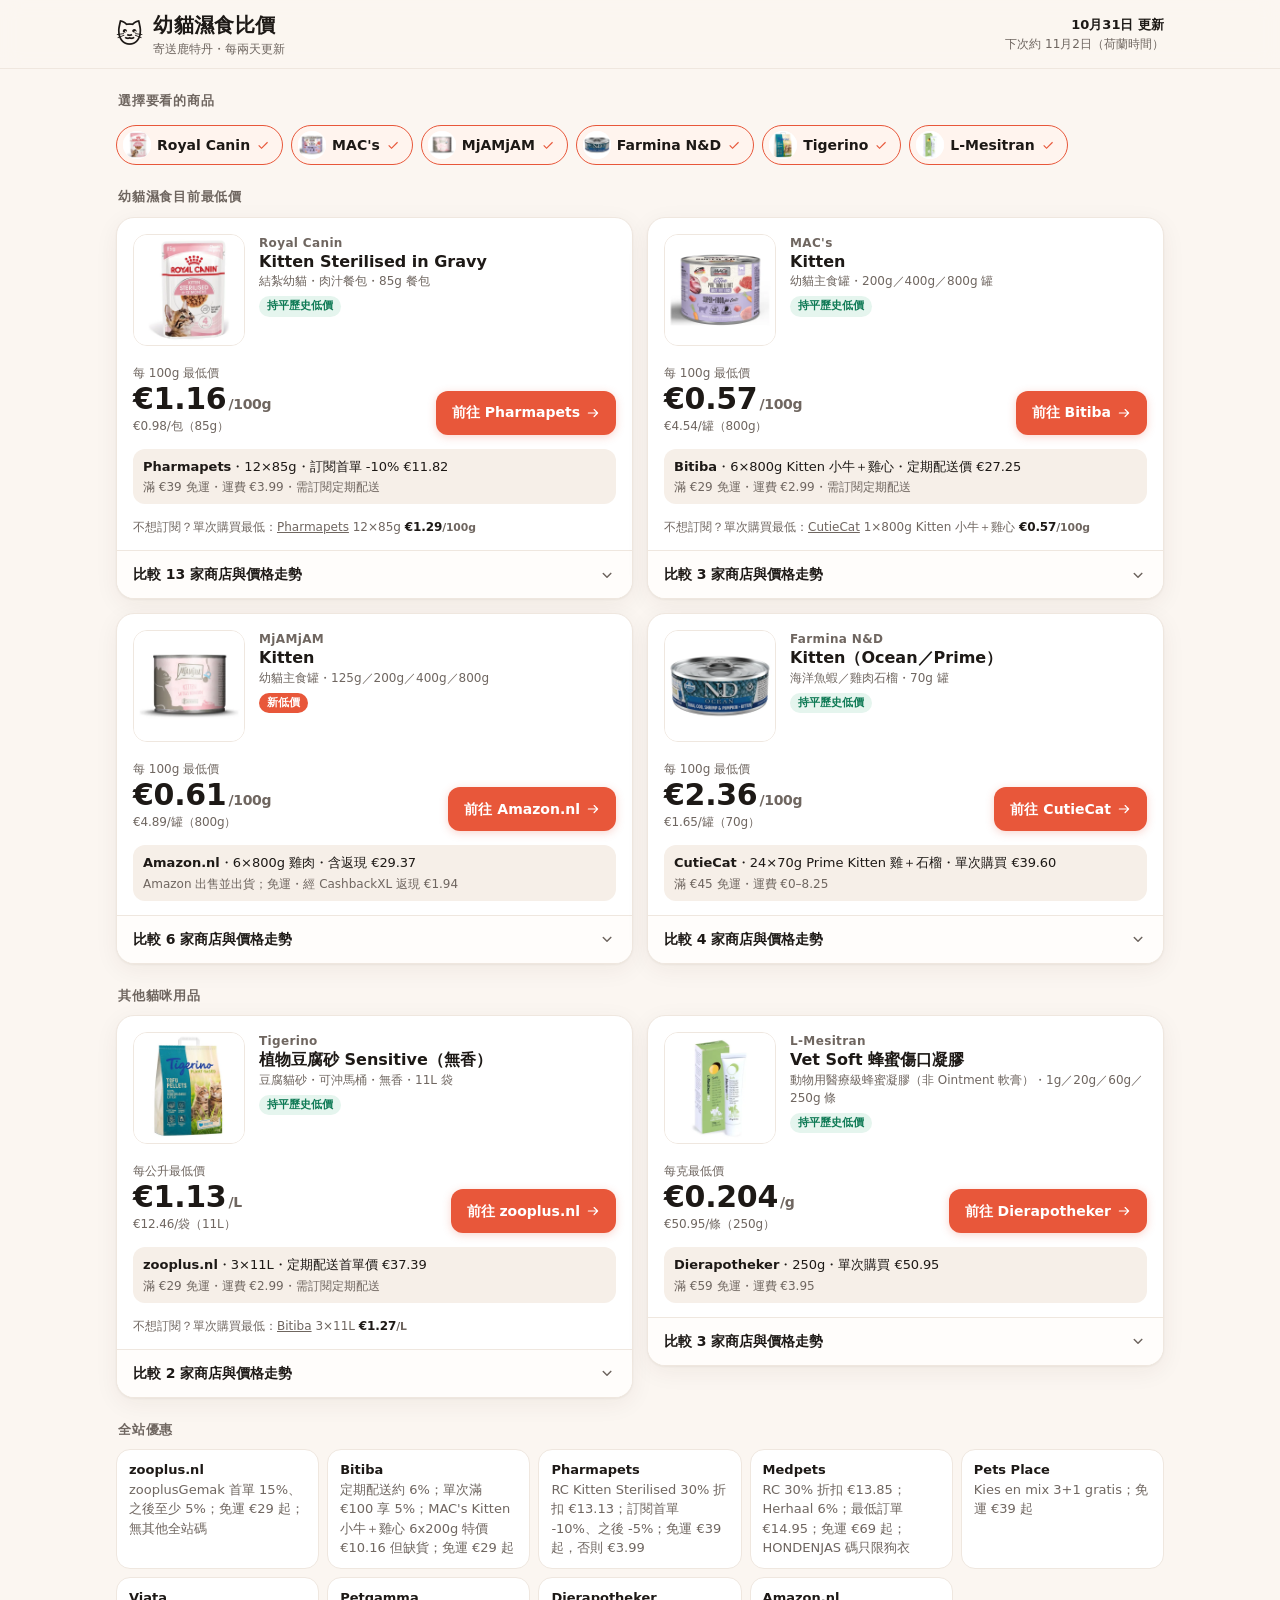
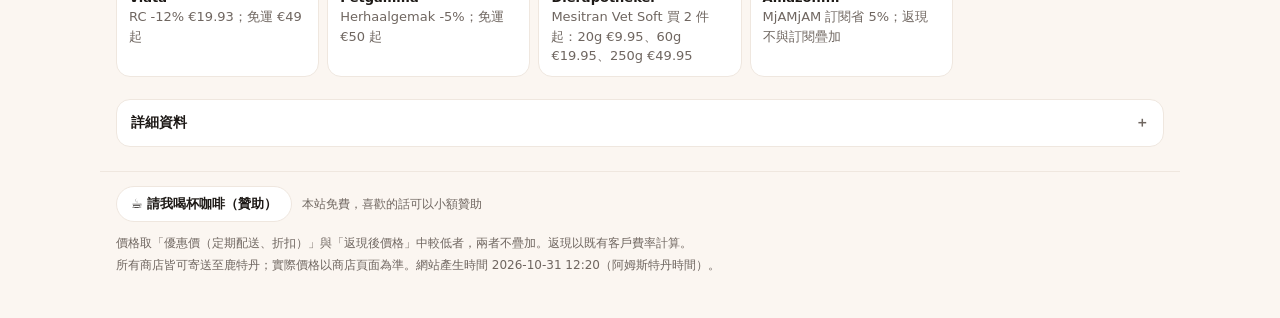
==== commit 958dae17: "更新價格 2026-10-31" ====
--- a/docs/index.html
+++ b/docs/index.html
@@ -6,10 +6,10 @@
 <title>幼貓濕食比價｜每兩天更新</title>
 <meta name="verification" content="ed02e5478d3a4b658cb3e1f78148c531" />
   <meta name="130d71a55195f45" content="bb93932e8c13df0b96f4deea7f7178f3" />
-<meta name="description" content="追蹤荷蘭各大寵物網店的幼貓濕食價格，每兩天更新一次。最後更新：2026年10月30日">
+<meta name="description" content="追蹤荷蘭各大寵物網店的幼貓濕食價格，每兩天更新一次。最後更新：2026年10月31日">
 <meta name="theme-color" content="#fff7f2">
 <link rel="icon" href="data:image/svg+xml,<svg xmlns='http://www.w3.org/2000/svg' viewBox='0 0 100 100'><text y='.9em' font-size='90'>🐱</text></svg>">
-<link rel="stylesheet" href="assets/style.css?v=202610301620">
+<link rel="stylesheet" href="assets/style.css?v=202610311220">
 </head>
 <body>
 <header class="top">
@@ -21,7 +21,7 @@
 <main class="wrap" id="app"><noscript>請開啟 JavaScript 以檢視價格。</noscript></main>
 <div class="wrap tip"><a class="tip-btn" href="https://donate.stripe.com/14A28q0Hk2EweXg6pc1wY00" target="_blank" rel="noopener">☕ 請我喝杯咖啡（贊助）</a><span class="tip-note">本站免費，喜歡的話可以小額贊助</span></div>
 <footer class="wrap foot" id="foot"></footer>
-<script id="site-data" type="application/json">{"title":"幼貓濕食比價","updated":"2026-10-30","updated_zh":"2026年10月30日","next_zh":"11月1日","generated_zh":"2026-10-30 16:20","location":"鹿特丹","products":[{"id":"rc_kitten_sterilised_gravy","brand":"Royal Canin","name":"Kitten Sterilised in Gravy","desc":"結紮幼貓・肉汁餐包","pack":"85g 餐包","unit_word":"包","base":"100g","group":"food","image":"assets/products/rc_kitten_sterilised_gravy.webp","date":"2026-10-30","best":{"shop":"Pharmapets","variant":"12x85g","units":12,"unit_g":85,"list_price":13.13,"price":11.82,"unit":0.985,"per100g":1.159,"pb":1.159,"size":"85g","basis":"訂閱首單 -10%","autoship":true,"one_time_unit":1.094,"one_time_per100g":1.287,"one_time_pb":1.287,"conditions":["滿 €39 免運・運費 €3.99","需訂閱定期配送"],"new_customer":null,"in_stock":true,"verified":true,"status":"verified","url":"https://www.pharmapets.nl/royal-canin-kitten-sterilised-12x-85gr.html","detail":"30% 折扣（原價 €18.75）；10/27 缺貨，10/30 有貨"},"one_time_best":{"shop":"Pharmapets","variant":"12x85g","unit":1.094,"unit_g":85,"url":"https://www.pharmapets.nl/royal-canin-kitten-sterilised-12x-85gr.html","per100g":1.287,"pb":1.287},"badge":{"kind":"new_low","text":"新低價","prev":1.275},"history":[{"date":"2026-10-25","unit":1.319,"per100g":1.552,"pb":1.552,"one_time_unit":1.402},{"date":"2026-10-27","unit":1.083,"per100g":1.275,"pb":1.275,"one_time_unit":1.116},{"date":"2026-10-30","unit":0.985,"per100g":1.159,"pb":1.159,"one_time_unit":1.094}],"offers":[{"shop":"Pharmapets","variant":"12x85g","units":12,"unit_g":85,"list_price":13.13,"price":11.82,"unit":0.985,"per100g":1.159,"pb":1.159,"size":"85g","basis":"訂閱首單 -10%","autoship":true,"one_time_unit":1.094,"one_time_per100g":1.287,"one_time_pb":1.287,"conditions":["滿 €39 免運・運費 €3.99","需訂閱定期配送"],"new_customer":null,"in_stock":true,"verified":true,"status":"verified","url":"https://www.pharmapets.nl/royal-canin-kitten-sterilised-12x-85gr.html","detail":"30% 折扣（原價 €18.75）；10/27 缺貨，10/30 有貨"},{"shop":"Medpets","variant":"12x85g","units":12,"unit_g":85,"list_price":13.85,"price":13.0,"unit":1.083,"per100g":1.275,"pb":1.275,"size":"85g","basis":"定期訂購價","autoship":true,"one_time_unit":1.116,"one_time_per100g":1.313,"one_time_pb":1.313,"conditions":["滿 €69 免運・運費 €3.95・最低訂單 €14.95","需訂閱定期配送"],"new_customer":null,"in_stock":true,"verified":true,"status":"verified","url":"https://www.medpets.nl/royal-canin-kitten-sterilised-gravy-maaltijdzakje","detail":"30% 折扣（原價約 €19.79）；最低訂單 €14.95 → 單買 1 盒不能下單"},{"shop":"zooplus.nl","variant":"48x85g","units":48,"unit_g":85,"list_price":76.49,"price":65.02,"unit":1.355,"per100g":1.594,"pb":1.594,"size":"85g","basis":"定期配送首單價","autoship":true,"one_time_unit":1.576,"one_time_per100g":1.854,"one_time_pb":1.854,"conditions":["滿 €29 免運・運費 €2.99","需訂閱定期配送"],"new_customer":{"portal":"CashbackXL","rate_pct":10.0,"unit":1.462,"price":70.17,"per100g":1.72,"pb":1.72},"in_stock":true,"verified":true,"status":"verified","url":"https://www.zooplus.nl/shop/katten/kattenvoer_blik/royal_canin/kitten/1200123","detail":""},{"shop":"Petgamma","variant":"12x85g","units":12,"unit_g":85,"list_price":17.55,"price":16.67,"unit":1.389,"per100g":1.634,"pb":1.634,"size":"85g","basis":"定期配送價","autoship":true,"one_time_unit":1.402,"one_time_per100g":1.649,"one_time_pb":1.649,"conditions":["滿 €50 免運","需訂閱定期配送"],"new_customer":null,"in_stock":true,"verified":true,"status":"verified","url":"https://www.petgamma.com/nl/p/12x-kitten-sterilised-gravy-kattenvoer-nat-85-gr","detail":""},{"shop":"zooplus.nl","variant":"24x85g","units":24,"unit_g":85,"list_price":39.49,"price":33.57,"unit":1.399,"per100g":1.646,"pb":1.646,"size":"85g","basis":"定期配送首單價","autoship":true,"one_time_unit":1.628,"one_time_per100g":1.915,"one_time_pb":1.915,"conditions":["滿 €29 免運・運費 €2.99","需訂閱定期配送"],"new_customer":{"portal":"CashbackXL","rate_pct":10.0,"unit":1.51,"price":36.23,"per100g":1.776,"pb":1.776},"in_stock":true,"verified":true,"status":"verified","url":"https://www.zooplus.nl/shop/katten/kattenvoer_blik/royal_canin/kitten/1200123","detail":""},{"shop":"zooplus.nl","variant":"12x85g","units":12,"unit_g":85,"list_price":19.79,"price":16.82,"unit":1.402,"per100g":1.649,"pb":1.649,"size":"85g","basis":"定期配送首單價","autoship":true,"one_time_unit":1.631,"one_time_per100g":1.919,"one_time_pb":1.919,"conditions":["滿 €29 免運・運費 €2.99","需訂閱定期配送"],"new_customer":{"portal":"CashbackXL","rate_pct":10.0,"unit":1.512,"price":18.15,"per100g":1.779,"pb":1.779},"in_stock":true,"verified":true,"status":"verified","url":"https://www.zooplus.nl/shop/katten/kattenvoer_blik/royal_canin/kitten/1200123","detail":""},{"shop":"Bitiba","variant":"48x85g","units":48,"unit_g":85,"list_price":73.69,"price":69.27,"unit":1.443,"per100g":1.698,"pb":1.698,"size":"85g","basis":"定期配送價","autoship":true,"one_time_unit":1.535,"one_time_per100g":1.806,"one_time_pb":1.806,"conditions":["滿 €29 免運・運費 €2.99","需訂閱定期配送"],"new_customer":null,"in_stock":true,"verified":true,"status":"verified","url":"https://www.bitiba.nl/shop/katten/kattenvoer_blik/royal_canin/kitten/1200128","detail":""},{"shop":"Bitiba","variant":"24x85g","units":24,"unit_g":85,"list_price":37.29,"price":35.05,"unit":1.46,"per100g":1.718,"pb":1.718,"size":"85g","basis":"定期配送價","autoship":true,"one_time_unit":1.554,"one_time_per100g":1.828,"one_time_pb":1.828,"conditions":["滿 €29 免運・運費 €2.99","需訂閱定期配送"],"new_customer":null,"in_stock":true,"verified":true,"status":"verified","url":"https://www.bitiba.nl/shop/katten/kattenvoer_blik/royal_canin/kitten/1200128","detail":""},{"shop":"Bitiba","variant":"12x85g","units":12,"unit_g":85,"list_price":18.99,"price":17.85,"unit":1.488,"per100g":1.75,"pb":1.75,"size":"85g","basis":"定期配送價","autoship":true,"one_time_unit":1.582,"one_time_per100g":1.861,"one_time_pb":1.861,"conditions":["滿 €29 免運・運費 €2.99","需訂閱定期配送"],"new_customer":null,"in_stock":true,"verified":true,"status":"verified","url":"https://www.bitiba.nl/shop/katten/kattenvoer_blik/royal_canin/kitten/1200128","detail":""},{"shop":"Brekz","variant":"48x85g","units":48,"unit_g":85,"list_price":76.35,"price":76.35,"unit":1.591,"per100g":1.871,"pb":1.871,"size":"85g","basis":"單次購買","autoship":false,"one_time_unit":null,"one_time_per100g":null,"one_time_pb":null,"conditions":["滿 €35 免運"],"new_customer":null,"in_stock":true,"verified":true,"status":"verified","url":"https://www.brekz.nl/royal-canin-nat-kattenvoer/royal-canin-kitten-sterilised-in-gravy-natvoer-kat-85-g.html","detail":""},{"shop":"Pets Place","variant":"12x85g","units":12,"unit_g":85,"list_price":19.95,"price":19.15,"unit":1.596,"per100g":1.877,"pb":1.877,"size":"85g","basis":"含返現","autoship":false,"one_time_unit":null,"one_time_per100g":null,"one_time_pb":null,"conditions":["滿 €39 免運","經 ShopBuddies 返現 €0.80"],"new_customer":null,"in_stock":true,"verified":true,"status":"verified","url":"https://www.petsplace.nl/royal-canin-kitten-sterilised-gravy-kitten-kattenvoer-9003579007129-pps","detail":"Kies en mix 3+1 gratis"},{"shop":"Brekz","variant":"24x85g","units":24,"unit_g":85,"list_price":39.19,"price":39.19,"unit":1.633,"per100g":1.921,"pb":1.921,"size":"85g","basis":"單次購買","autoship":false,"one_time_unit":null,"one_time_per100g":null,"one_time_pb":null,"conditions":["滿 €35 免運"],"new_customer":null,"in_stock":true,"verified":true,"status":"verified","url":"https://www.brekz.nl/royal-canin-nat-kattenvoer/royal-canin-kitten-sterilised-in-gravy-natvoer-kat-85-g.html","detail":""},{"shop":"Viata","variant":"12x85g","units":12,"unit_g":85,"list_price":19.93,"price":19.93,"unit":1.661,"per100g":1.954,"pb":1.954,"size":"85g","basis":"單次購買","autoship":false,"one_time_unit":null,"one_time_per100g":null,"one_time_pb":null,"conditions":["滿 €49 免運"],"new_customer":null,"in_stock":true,"verified":true,"status":"verified","url":"https://www.viata.nl/royal-canin-feline-sterilised-kitten-versheidszakjes-12x85-g-nl","detail":"-12%（原價 €22.75）"},{"shop":"Brekz","variant":"12x85g","units":12,"unit_g":85,"list_price":19.99,"price":19.99,"unit":1.666,"per100g":1.96,"pb":1.96,"size":"85g","basis":"單次購買","autoship":false,"one_time_unit":null,"one_time_per100g":null,"one_time_pb":null,"conditions":["滿 €35 免運"],"new_customer":null,"in_stock":true,"verified":true,"status":"verified","url":"https://www.brekz.nl/royal-canin-nat-kattenvoer/royal-canin-kitten-sterilised-in-gravy-natvoer-kat-85-g.html","detail":""},{"shop":"Intratuin","variant":"12x85g","units":12,"unit_g":85,"list_price":19.99,"price":19.99,"unit":1.666,"per100g":1.96,"pb":1.96,"size":"85g","basis":"單次購買","autoship":false,"one_time_unit":null,"one_time_per100g":null,"one_time_pb":null,"conditions":["滿 €40 免運・運費 €4.95"],"new_customer":null,"in_stock":true,"verified":true,"status":"verified","url":"https://www.intratuin.nl/royal-canin-kattenvoer-in-saus-gesteriliseerde-kittens-85-g-12-stuks.html","detail":"新平台（Yi 10/29 提供）"},{"shop":"Amazon.nl","variant":"48x85g","units":48,"unit_g":85,"list_price":87.67,"price":82.24,"unit":1.713,"per100g":2.016,"pb":2.016,"size":"85g","basis":"含返現","autoship":false,"one_time_unit":null,"one_time_per100g":null,"one_time_pb":null,"conditions":["免運","經 CashbackXL 返現 €5.43"],"new_customer":{"portal":"CashbackXL","rate_pct":15.0,"unit":1.6,"price":76.8,"per100g":1.882,"pb":1.882},"in_stock":true,"verified":true,"status":"verified","url":"https://www.amazon.nl/s?k=royal+canin+kitten+sterilised+gravy","detail":""},{"shop":"Diebo","variant":"12x85g","units":12,"unit_g":85,"list_price":15.95,"price":20.9,"unit":1.742,"per100g":2.049,"pb":2.049,"size":"85g","basis":"含運費","autoship":false,"one_time_unit":null,"one_time_per100g":null,"one_time_pb":null,"conditions":["運費 €4.95"],"new_customer":null,"in_stock":true,"verified":true,"status":"verified","url":"https://www.diebo.nl/royal-canin-kattenvoer-kitten-sterilised-gravy-12-x-85-gr","detail":""},{"shop":"Amazon.nl","variant":"12x85g","units":12,"unit_g":85,"list_price":24.94,"price":23.39,"unit":1.949,"per100g":2.293,"pb":2.293,"size":"85g","basis":"含返現","autoship":false,"one_time_unit":null,"one_time_per100g":null,"one_time_pb":null,"conditions":["免運","經 CashbackXL 返現 €1.55"],"new_customer":{"portal":"CashbackXL","rate_pct":15.0,"unit":1.821,"price":21.85,"per100g":2.142,"pb":2.142},"in_stock":true,"verified":true,"status":"verified","url":"https://www.amazon.nl/s?k=royal+canin+kitten+sterilised+gravy","detail":""},{"shop":"Zoolini","variant":"12x85g","units":12,"unit_g":85,"list_price":23.49,"price":23.49,"unit":1.957,"per100g":2.303,"pb":2.303,"size":"85g","basis":"單次購買","autoship":false,"one_time_unit":null,"one_time_per100g":null,"one_time_pb":null,"conditions":["滿 €64.90 免運・運費 €6.90"],"new_customer":null,"in_stock":true,"verified":true,"status":"verified","url":"https://www.zoolini.nl/royal-canin/kitten-sterilised-in-jelly-12x85g?sai=10231","detail":"頁面選 in Saus 版本"},{"shop":"Zooveel","variant":"12x85g","units":12,"unit_g":85,"list_price":16.95,"price":24.15,"unit":2.012,"per100g":2.368,"pb":2.368,"size":"85g","basis":"含運費","autoship":false,"one_time_unit":null,"one_time_per100g":null,"one_time_pb":null,"conditions":["滿 €75 免運・運費 €7.20"],"new_customer":null,"in_stock":true,"verified":true,"status":"verified","url":"https://www.zooveel.nl/kat/natvoer/royal-canin-kattenvoer-kitten-sterilised-gravy-12-x-85-gr","detail":"新平台（Enschede 寵物店，PostNL 寄全荷）"},{"shop":"bol.com（Plaza 賣家）","variant":"12x85g","units":12,"unit_g":85,"list_price":24.93,"price":24.93,"unit":2.078,"per100g":2.444,"pb":2.444,"size":"85g","basis":"單次購買","autoship":false,"one_time_unit":null,"one_time_per100g":null,"one_time_pb":null,"conditions":["依賣家而定"],"new_customer":null,"in_stock":true,"verified":false,"status":"partly_verified","url":"https://www.bol.com/nl/nl/p/royal-canin-kitten-sterilised-gravy-kitten-kattenvoer-12x85-g/9300000064660027/","detail":"bol 擋自動化（403），價格取自 kieskeurig"},{"shop":"Newpharma","variant":"12x85g","units":12,"unit_g":85,"list_price":18.49,"price":25.68,"unit":2.14,"per100g":2.518,"pb":2.518,"size":"85g","basis":"含運費","autoship":false,"one_time_unit":null,"one_time_per100g":null,"one_time_pb":null,"conditions":["運費 €7.19"],"new_customer":null,"in_stock":true,"verified":false,"status":"partly_verified","url":"https://www.kieskeurig.nl/","detail":"價格只見於 kieskeurig"}],"main_count":20,"shop_count":13,"mixed_sizes":false},{"id":"macs_kitten","brand":"MAC's","name":"Kitten","desc":"幼貓主食罐","pack":"200g／400g／800g 罐","unit_word":"罐","base":"100g","group":"food","image":"assets/products/macs_kitten.webp","date":"2026-10-30","best":{"shop":"Bitiba","variant":"6x800g Kitten 小牛＋雞心","units":6,"unit_g":800,"list_price":28.99,"price":27.25,"unit":4.542,"per100g":0.568,"pb":0.568,"size":"800g","basis":"定期配送價","autoship":true,"one_time_unit":4.832,"one_time_per100g":0.604,"one_time_pb":0.604,"conditions":["滿 €29 免運・運費 €2.99","需訂閱定期配送"],"new_customer":null,"in_stock":true,"verified":true,"status":"verified","url":"https://www.bitiba.nl/shop/katten/kattenvoer_blik/macs/249562/579522","detail":""},"one_time_best":{"shop":"CutieCat","variant":"1x800g Kitten 小牛＋雞心","unit":4.55,"unit_g":800,"url":"https://cutiecat.nl/product/macs-kittenvoer-blikjes-800g/","per100g":0.569,"pb":0.569},"badge":{"kind":"at_low","text":"持平歷史低價"},"history":[{"date":"2026-10-25","unit":2.708,"per100g":0.677,"pb":0.677,"one_time_unit":1.693},{"date":"2026-10-27","unit":4.542,"per100g":0.568,"pb":0.568,"one_time_unit":1.693},{"date":"2026-10-30","unit":4.542,"per100g":0.568,"pb":0.568,"one_time_unit":1.693}],"offers":[{"shop":"Bitiba","variant":"6x800g Kitten 小牛＋雞心","units":6,"unit_g":800,"list_price":28.99,"price":27.25,"unit":4.542,"per100g":0.568,"pb":0.568,"size":"800g","basis":"定期配送價","autoship":true,"one_time_unit":4.832,"one_time_per100g":0.604,"one_time_pb":0.604,"conditions":["滿 €29 免運・運費 €2.99","需訂閱定期配送"],"new_customer":null,"in_stock":true,"verified":true,"status":"verified","url":"https://www.bitiba.nl/shop/katten/kattenvoer_blik/macs/249562/579522","detail":""},{"shop":"CutieCat","variant":"1x800g Kitten 小牛＋雞心","units":1,"unit_g":800,"list_price":4.55,"price":4.55,"unit":4.55,"per100g":0.569,"pb":0.569,"size":"800g","basis":"單次購買","autoship":false,"one_time_unit":null,"one_time_per100g":null,"one_time_pb":null,"conditions":["滿 €45 免運・運費 €0–8.25"],"new_customer":null,"in_stock":true,"verified":true,"status":"verified","url":"https://cutiecat.nl/product/macs-kittenvoer-blikjes-800g/","detail":""},{"shop":"CutieCat","variant":"1x800g Kitten 其他口味","units":1,"unit_g":800,"list_price":4.58,"price":4.58,"unit":4.58,"per100g":0.573,"pb":0.573,"size":"800g","basis":"單次購買","autoship":false,"one_time_unit":null,"one_time_per100g":null,"one_time_pb":null,"conditions":["滿 €45 免運・運費 €0–8.25"],"new_customer":null,"in_stock":true,"verified":true,"status":"verified","url":"https://cutiecat.nl/product/macs-kittenvoer-blikjes-800g/","detail":""},{"shop":"CutieCat","variant":"1x400g Kitten 小牛＋雞心","units":1,"unit_g":400,"list_price":2.85,"price":2.85,"unit":2.85,"per100g":0.713,"pb":0.713,"size":"400g","basis":"單次購買","autoship":false,"one_time_unit":null,"one_time_per100g":null,"one_time_pb":null,"conditions":["滿 €45 免運・運費 €0–8.25"],"new_customer":null,"in_stock":true,"verified":true,"status":"verified","url":"https://cutiecat.nl/product/macs-kittenvoer-blikjes-400g/","detail":""},{"shop":"Bitiba","variant":"6x200g Kitten 小牛＋雞心","units":6,"unit_g":200,"list_price":11.29,"price":10.16,"unit":1.693,"per100g":0.847,"pb":0.847,"size":"200g","basis":"購物車折扣","autoship":false,"one_time_unit":null,"one_time_per100g":null,"one_time_pb":null,"conditions":["滿 €29 免運・運費 €2.99"],"new_customer":null,"in_stock":true,"verified":true,"status":"verified","url":"https://www.bitiba.nl/shop/katten/kattenvoer_blik/macs/249562/579519?variantId=579519.6","detail":"特價"},{"shop":"Bitiba","variant":"6x400g Kitten 火雞＋兔","units":6,"unit_g":400,"list_price":22.49,"price":21.14,"unit":3.523,"per100g":0.881,"pb":0.881,"size":"400g","basis":"定期配送價","autoship":true,"one_time_unit":3.748,"one_time_per100g":0.937,"one_time_pb":0.937,"conditions":["滿 €29 免運・運費 €2.99","需訂閱定期配送"],"new_customer":null,"in_stock":true,"verified":true,"status":"verified","url":"https://www.bitiba.nl/shop/katten/kattenvoer_blik/macs/249562/579518","detail":"其他 400g 口味缺貨"},{"shop":"CutieCat","variant":"12x200g Kitten 小牛＋雞心","units":12,"unit_g":200,"list_price":21.49,"price":21.49,"unit":1.791,"per100g":0.895,"pb":0.895,"size":"200g","basis":"單次購買","autoship":false,"one_time_unit":null,"one_time_per100g":null,"one_time_pb":null,"conditions":["滿 €45 免運・運費 €0–8.25"],"new_customer":null,"in_stock":true,"verified":true,"status":"verified","url":"https://cutiecat.nl/product/macs-kitten-natvoer-blikjes-200g/","detail":""},{"shop":"CutieCat","variant":"12x200g Kitten 火雞／牛／鴨","units":12,"unit_g":200,"list_price":21.49,"price":21.49,"unit":1.791,"per100g":0.895,"pb":0.895,"size":"200g","basis":"單次購買","autoship":false,"one_time_unit":null,"one_time_per100g":null,"one_time_pb":null,"conditions":["滿 €45 免運・運費 €0–8.25"],"new_customer":null,"in_stock":true,"verified":true,"status":"verified","url":"https://cutiecat.nl/product/macs-kitten-natvoer-blikjes-200g/","detail":""},{"shop":"zooplus.nl","variant":"6x400g Kitten 火雞＋兔","units":6,"unit_g":400,"list_price":22.49,"price":22.24,"unit":3.707,"per100g":0.927,"pb":0.927,"size":"400g","basis":"含返現","autoship":false,"one_time_unit":null,"one_time_per100g":null,"one_time_pb":null,"conditions":["滿 €29 免運・運費 €2.99","經 ShopBuddies 返現 €0.25"],"new_customer":{"portal":"CashbackXL","rate_pct":10.0,"unit":3.438,"price":20.63,"per100g":0.86,"pb":0.86},"in_stock":true,"verified":true,"status":"verified","url":"https://www.zooplus.nl/shop/katten/kattenvoer_blik/macs_s/mac_s_blikken/444159","detail":""},{"shop":"zooplus.nl","variant":"6x200g Kitten 小牛＋雞心","units":6,"unit_g":200,"list_price":11.29,"price":11.17,"unit":1.862,"per100g":0.931,"pb":0.931,"size":"200g","basis":"含返現","autoship":false,"one_time_unit":null,"one_time_per100g":null,"one_time_pb":null,"conditions":["滿 €29 免運・運費 €2.99","經 ShopBuddies 返現 €0.12"],"new_customer":{"portal":"CashbackXL","rate_pct":10.0,"unit":1.727,"price":10.36,"per100g":0.864,"pb":0.864},"in_stock":true,"verified":true,"status":"verified","url":"https://www.zooplus.nl/shop/katten/kattenvoer_blik/macs_s/mac_s_blikken/444155","detail":""},{"shop":"CutieCat","variant":"1x200g Kitten 小牛＋雞心","units":1,"unit_g":200,"list_price":1.88,"price":1.88,"unit":1.88,"per100g":0.94,"pb":0.94,"size":"200g","basis":"單次購買","autoship":false,"one_time_unit":null,"one_time_per100g":null,"one_time_pb":null,"conditions":["滿 €45 免運・運費 €0–8.25"],"new_customer":null,"in_stock":true,"verified":true,"status":"verified","url":"https://cutiecat.nl/product/macs-kitten-natvoer-blikjes-200g/","detail":""},{"shop":"CutieCat","variant":"1x200g Kitten 火雞／牛／鴨","units":1,"unit_g":200,"list_price":1.88,"price":1.88,"unit":1.88,"per100g":0.94,"pb":0.94,"size":"200g","basis":"單次購買","autoship":false,"one_time_unit":null,"one_time_per100g":null,"one_time_pb":null,"conditions":["滿 €45 免運・運費 €0–8.25"],"new_customer":null,"in_stock":true,"verified":true,"status":"verified","url":"https://cutiecat.nl/product/macs-kitten-natvoer-blikjes-200g/","detail":""},{"shop":"CutieCat","variant":"12x200g Kitten 火雞＋兔","units":12,"unit_g":200,"list_price":23.18,"price":23.18,"unit":1.932,"per100g":0.966,"pb":0.966,"size":"200g","basis":"單次購買","autoship":false,"one_time_unit":null,"one_time_per100g":null,"one_time_pb":null,"conditions":["滿 €45 免運・運費 €0–8.25"],"new_customer":null,"in_stock":true,"verified":true,"status":"verified","url":"https://cutiecat.nl/product/macs-kitten-natvoer-blikjes-200g/","detail":""},{"shop":"Bitiba","variant":"6x200g Kitten","units":6,"unit_g":200,"list_price":12.49,"price":11.74,"unit":1.957,"per100g":0.978,"pb":0.978,"size":"200g","basis":"定期配送價","autoship":true,"one_time_unit":2.082,"one_time_per100g":1.041,"one_time_pb":1.041,"conditions":["滿 €29 免運・運費 €2.99","需訂閱定期配送"],"new_customer":null,"in_stock":true,"verified":true,"status":"verified","url":"https://www.bitiba.nl/shop/katten/kattenvoer_blik/macs/249562/579519?variantId=579519.6","detail":""},{"shop":"Bitiba","variant":"6x200g Kitten 火雞＋兔","units":6,"unit_g":200,"list_price":12.49,"price":11.74,"unit":1.957,"per100g":0.978,"pb":0.978,"size":"200g","basis":"定期配送價","autoship":true,"one_time_unit":2.082,"one_time_per100g":1.041,"one_time_pb":1.041,"conditions":["滿 €29 免運・運費 €2.99","需訂閱定期配送"],"new_customer":null,"in_stock":true,"verified":true,"status":"verified","url":"https://www.bitiba.nl/shop/katten/kattenvoer_blik/macs/249562/579519?variantId=579519.6","detail":""},{"shop":"CutieCat","variant":"1x200g Kitten 火雞＋兔","units":1,"unit_g":200,"list_price":2.02,"price":2.02,"unit":2.02,"per100g":1.01,"pb":1.01,"size":"200g","basis":"單次購買","autoship":false,"one_time_unit":null,"one_time_per100g":null,"one_time_pb":null,"conditions":["滿 €45 免運・運費 €0–8.25"],"new_customer":null,"in_stock":true,"verified":true,"status":"verified","url":"https://cutiecat.nl/product/macs-kitten-natvoer-blikjes-200g/","detail":""},{"shop":"zooplus.nl","variant":"6x200g Kitten 火雞／牛／鴨","units":6,"unit_g":200,"list_price":12.49,"price":12.35,"unit":2.058,"per100g":1.029,"pb":1.029,"size":"200g","basis":"含返現","autoship":false,"one_time_unit":null,"one_time_per100g":null,"one_time_pb":null,"conditions":["滿 €29 免運・運費 €2.99","經 ShopBuddies 返現 €0.14"],"new_customer":{"portal":"CashbackXL","rate_pct":10.0,"unit":1.91,"price":11.46,"per100g":0.955,"pb":0.955},"in_stock":true,"verified":true,"status":"verified","url":"https://www.zooplus.nl/shop/katten/kattenvoer_blik/macs_s/mac_s_blikken/444155","detail":""},{"shop":"zooplus.nl","variant":"6x200g Kitten 火雞＋兔","units":6,"unit_g":200,"list_price":12.49,"price":12.35,"unit":2.058,"per100g":1.029,"pb":1.029,"size":"200g","basis":"含返現","autoship":false,"one_time_unit":null,"one_time_per100g":null,"one_time_pb":null,"conditions":["滿 €29 免運・運費 €2.99","經 ShopBuddies 返現 €0.14"],"new_customer":{"portal":"CashbackXL","rate_pct":10.0,"unit":1.91,"price":11.46,"per100g":0.955,"pb":0.955},"in_stock":true,"verified":true,"status":"verified","url":"https://www.zooplus.nl/shop/katten/kattenvoer_blik/macs_s/mac_s_blikken/444155","detail":""},{"shop":"zooplus.nl","variant":"12x100g 餐包 Kitten 牛＋禽","units":12,"unit_g":100,"list_price":18.19,"price":17.99,"unit":1.499,"per100g":1.499,"pb":1.499,"size":"100g","basis":"含返現","autoship":false,"one_time_unit":null,"one_time_per100g":null,"one_time_pb":null,"conditions":["滿 €29 免運・運費 €2.99","經 ShopBuddies 返現 €0.20"],"new_customer":{"portal":"CashbackXL","rate_pct":10.0,"unit":1.391,"price":16.69,"per100g":1.391,"pb":1.391},"in_stock":false,"verified":true,"status":"verified","url":"https://www.zooplus.nl/shop/katten/kattenvoer_blik/macs_s/2654540","detail":""}],"main_count":18,"shop_count":3,"mixed_sizes":true},{"id":"mjamjam_kitten","brand":"MjAMjAM","name":"Kitten","desc":"幼貓主食罐","pack":"125g／200g／400g／800g","unit_word":"罐","base":"100g","group":"food","image":"assets/products/mjamjam_kitten.webp","date":"2026-10-30","best":{"shop":"Amazon.nl","variant":"6x800g 火雞","units":6,"unit_g":800,"list_price":31.56,"price":29.6,"unit":4.933,"per100g":0.617,"pb":0.617,"size":"800g","basis":"含返現","autoship":false,"one_time_unit":null,"one_time_per100g":null,"one_time_pb":null,"conditions":["Amazon 出售並出貨；免運","經 CashbackXL 返現 €1.96"],"new_customer":{"portal":"CashbackXL","rate_pct":15.0,"unit":4.608,"price":27.65,"per100g":0.576,"pb":0.576},"in_stock":true,"verified":true,"status":"verified","url":"https://www.amazon.nl/dp/B0BMQFQ836","detail":"Kitten goed kalkoen met zalmolie"},"one_time_best":null,"badge":{"kind":"new_low","text":"新低價","prev":0.948},"history":[{"date":"2026-10-25","unit":2.113,"per100g":1.057,"pb":1.057,"one_time_unit":2.248},{"date":"2026-10-27","unit":1.895,"per100g":0.948,"pb":0.948,"one_time_unit":2.016},{"date":"2026-10-30","unit":4.933,"per100g":0.617,"pb":0.617,"one_time_unit":2.049}],"offers":[{"shop":"Amazon.nl","variant":"6x800g 火雞","units":6,"unit_g":800,"list_price":31.56,"price":29.6,"unit":4.933,"per100g":0.617,"pb":0.617,"size":"800g","basis":"含返現","autoship":false,"one_time_unit":null,"one_time_per100g":null,"one_time_pb":null,"conditions":["Amazon 出售並出貨；免運","經 CashbackXL 返現 €1.96"],"new_customer":{"portal":"CashbackXL","rate_pct":15.0,"unit":4.608,"price":27.65,"per100g":0.576,"pb":0.576},"in_stock":true,"verified":true,"status":"verified","url":"https://www.amazon.nl/dp/B0BMQFQ836","detail":"Kitten goed kalkoen met zalmolie"},{"shop":"Bitiba","variant":"24x800g 小牛肉","units":24,"unit_g":800,"list_price":126.99,"price":119.37,"unit":4.974,"per100g":0.622,"pb":0.622,"size":"800g","basis":"定期配送價","autoship":true,"one_time_unit":5.291,"one_time_per100g":0.661,"one_time_pb":0.661,"conditions":["滿 €29 免運・運費 €2.99","需訂閱定期配送"],"new_customer":null,"in_stock":true,"verified":true,"status":"verified","url":"https://www.bitiba.nl/shop/katten/kattenvoer_blik/mjamjam/1750485","detail":"10/30 新增規格（Voordeelpakket）"},{"shop":"Bitiba","variant":"24x800g 雞肉","units":24,"unit_g":800,"list_price":126.99,"price":119.37,"unit":4.974,"per100g":0.622,"pb":0.622,"size":"800g","basis":"定期配送價","autoship":true,"one_time_unit":5.291,"one_time_per100g":0.661,"one_time_pb":0.661,"conditions":["滿 €29 免運・運費 €2.99","需訂閱定期配送"],"new_customer":null,"in_stock":true,"verified":true,"status":"verified","url":"https://www.bitiba.nl/shop/katten/kattenvoer_blik/mjamjam/1750485","detail":"10/30 新增規格（Voordeelpakket）"},{"shop":"Amazon.nl","variant":"6x800g 小牛肉","units":6,"unit_g":800,"list_price":32.49,"price":30.48,"unit":5.08,"per100g":0.635,"pb":0.635,"size":"800g","basis":"含返現","autoship":false,"one_time_unit":null,"one_time_per100g":null,"one_time_pb":null,"conditions":["Amazon 出售並出貨；免運","經 CashbackXL 返現 €2.01"],"new_customer":{"portal":"CashbackXL","rate_pct":15.0,"unit":4.743,"price":28.46,"per100g":0.593,"pb":0.593},"in_stock":true,"verified":true,"status":"verified","url":"https://www.amazon.nl/dp/B08MM2L42D","detail":"EAN 4260512873837"},{"shop":"Bitiba","variant":"6x800g 小牛肉","units":6,"unit_g":800,"list_price":32.49,"price":30.54,"unit":5.09,"per100g":0.636,"pb":0.636,"size":"800g","basis":"定期配送價","autoship":true,"one_time_unit":5.415,"one_time_per100g":0.677,"one_time_pb":0.677,"conditions":["滿 €29 免運・運費 €2.99","需訂閱定期配送"],"new_customer":null,"in_stock":true,"verified":true,"status":"verified","url":"https://www.bitiba.nl/shop/katten/kattenvoer_blik/mjamjam/1750485","detail":"10/30 新增規格"},{"shop":"Bitiba","variant":"6x800g 雞肉","units":6,"unit_g":800,"list_price":32.49,"price":30.54,"unit":5.09,"per100g":0.636,"pb":0.636,"size":"800g","basis":"定期配送價","autoship":true,"one_time_unit":5.415,"one_time_per100g":0.677,"one_time_pb":0.677,"conditions":["滿 €29 免運・運費 €2.99","需訂閱定期配送"],"new_customer":null,"in_stock":true,"verified":true,"status":"verified","url":"https://www.bitiba.nl/shop/katten/kattenvoer_blik/mjamjam/1750485","detail":"10/30 新增規格"},{"shop":"zooplus.nl","variant":"24x800g 小牛肉","units":24,"unit_g":800,"list_price":127.99,"price":126.58,"unit":5.274,"per100g":0.659,"pb":0.659,"size":"800g","basis":"含返現","autoship":false,"one_time_unit":null,"one_time_per100g":null,"one_time_pb":null,"conditions":["滿 €29 免運・運費 €2.99","經 ShopBuddies 返現 €1.41"],"new_customer":{"portal":"CashbackXL","rate_pct":10.0,"unit":4.892,"price":117.41,"per100g":0.612,"pb":0.612},"in_stock":true,"verified":true,"status":"verified","url":"https://www.zooplus.nl/shop/katten/kattenvoer_blik/mjamjam_natvoer/1579186","detail":"10/30 新增規格（Voordeelpakket）"},{"shop":"zooplus.nl","variant":"24x800g 雞肉","units":24,"unit_g":800,"list_price":127.99,"price":126.58,"unit":5.274,"per100g":0.659,"pb":0.659,"size":"800g","basis":"含返現","autoship":false,"one_time_unit":null,"one_time_per100g":null,"one_time_pb":null,"conditions":["滿 €29 免運・運費 €2.99","經 ShopBuddies 返現 €1.41"],"new_customer":{"portal":"CashbackXL","rate_pct":10.0,"unit":4.892,"price":117.41,"per100g":0.612,"pb":0.612},"in_stock":true,"verified":true,"status":"verified","url":"https://www.zooplus.nl/shop/katten/kattenvoer_blik/mjamjam_natvoer/1579186","detail":"10/30 新增規格（Voordeelpakket）"},{"shop":"zooplus.nl","variant":"6x800g 小牛肉","units":6,"unit_g":800,"list_price":32.49,"price":32.13,"unit":5.355,"per100g":0.669,"pb":0.669,"size":"800g","basis":"含返現","autoship":false,"one_time_unit":null,"one_time_per100g":null,"one_time_pb":null,"conditions":["滿 €29 免運・運費 €2.99","經 ShopBuddies 返現 €0.36"],"new_customer":{"portal":"CashbackXL","rate_pct":10.0,"unit":4.967,"price":29.8,"per100g":0.621,"pb":0.621},"in_stock":true,"verified":true,"status":"verified","url":"https://www.zooplus.nl/shop/katten/kattenvoer_blik/mjamjam_natvoer/1579186","detail":"10/30 新增規格"},{"shop":"zooplus.nl","variant":"6x800g 雞肉","units":6,"unit_g":800,"list_price":32.49,"price":32.13,"unit":5.355,"per100g":0.669,"pb":0.669,"size":"800g","basis":"含返現","autoship":false,"one_time_unit":null,"one_time_per100g":null,"one_time_pb":null,"conditions":["滿 €29 免運・運費 €2.99","經 ShopBuddies 返現 €0.36"],"new_customer":{"portal":"CashbackXL","rate_pct":10.0,"unit":4.967,"price":29.8,"per100g":0.621,"pb":0.621},"in_stock":true,"verified":true,"status":"verified","url":"https://www.zooplus.nl/shop/katten/kattenvoer_blik/mjamjam_natvoer/1579186","detail":"10/30 新增規格"},{"shop":"Amazon.nl","variant":"6x400g 小牛肉","units":6,"unit_g":400,"list_price":20.4,"price":19.14,"unit":3.19,"per100g":0.797,"pb":0.797,"size":"400g","basis":"含返現","autoship":false,"one_time_unit":null,"one_time_per100g":null,"one_time_pb":null,"conditions":["Amazon 出售並出貨；免運","經 CashbackXL 返現 €1.26"],"new_customer":{"portal":"CashbackXL","rate_pct":15.0,"unit":2.978,"price":17.87,"per100g":0.745,"pb":0.745},"in_stock":true,"verified":true,"status":"verified","url":"https://www.amazon.nl/dp/B08MM2L42D","detail":""},{"shop":"Amazon.nl","variant":"6x400g 火雞","units":6,"unit_g":400,"list_price":20.97,"price":19.67,"unit":3.278,"per100g":0.82,"pb":0.82,"size":"400g","basis":"含返現","autoship":false,"one_time_unit":null,"one_time_per100g":null,"one_time_pb":null,"conditions":["Amazon 出售並出貨；免運","經 CashbackXL 返現 €1.30"],"new_customer":{"portal":"CashbackXL","rate_pct":15.0,"unit":3.062,"price":18.37,"per100g":0.765,"pb":0.765},"in_stock":true,"verified":true,"status":"verified","url":"https://www.amazon.nl/dp/B0BMQFQ836","detail":""},{"shop":"Bitiba","variant":"24x400g 小牛肉","units":24,"unit_g":400,"list_price":86.19,"price":81.02,"unit":3.376,"per100g":0.844,"pb":0.844,"size":"400g","basis":"定期配送價","autoship":true,"one_time_unit":3.591,"one_time_per100g":0.898,"one_time_pb":0.898,"conditions":["滿 €29 免運・運費 €2.99","需訂閱定期配送"],"new_customer":null,"in_stock":true,"verified":true,"status":"verified","url":"https://www.bitiba.nl/shop/katten/kattenvoer_blik/mjamjam/1750490","detail":"10/30 新增規格"},{"shop":"Zoolini","variant":"1x800g 小牛肉","units":1,"unit_g":800,"list_price":6.79,"price":6.79,"unit":6.79,"per100g":0.849,"pb":0.849,"size":"800g","basis":"單次購買","autoship":false,"one_time_unit":null,"one_time_per100g":null,"one_time_pb":null,"conditions":["滿 €64.90 免運・運費 €6.90"],"new_customer":null,"in_stock":true,"verified":true,"status":"verified","url":"https://www.zoolini.nl/mjamjam/kitten-kalfsvlees-en-zalmolie","detail":""},{"shop":"Bitiba","variant":"6x400g 小牛肉","units":6,"unit_g":400,"list_price":21.99,"price":20.67,"unit":3.445,"per100g":0.861,"pb":0.861,"size":"400g","basis":"定期配送價","autoship":true,"one_time_unit":3.665,"one_time_per100g":0.916,"one_time_pb":0.916,"conditions":["滿 €29 免運・運費 €2.99","需訂閱定期配送"],"new_customer":null,"in_stock":true,"verified":true,"status":"verified","url":"https://www.bitiba.nl/shop/katten/kattenvoer_blik/mjamjam/1750490","detail":"10/30 新增規格"},{"shop":"Zoolini","variant":"1x800g 雞肉","units":1,"unit_g":800,"list_price":6.89,"price":6.89,"unit":6.89,"per100g":0.861,"pb":0.861,"size":"800g","basis":"單次購買","autoship":false,"one_time_unit":null,"one_time_per100g":null,"one_time_pb":null,"conditions":["滿 €64.90 免運・運費 €6.90"],"new_customer":null,"in_stock":true,"verified":true,"status":"verified","url":"https://www.zoolini.nl/mjamjam/kitten-kip-en-zalmolie","detail":""},{"shop":"Bitiba","variant":"24x400g 雞肉","units":24,"unit_g":400,"list_price":89.69,"price":84.31,"unit":3.513,"per100g":0.878,"pb":0.878,"size":"400g","basis":"定期配送價","autoship":true,"one_time_unit":3.737,"one_time_per100g":0.934,"one_time_pb":0.934,"conditions":["滿 €29 免運・運費 €2.99","需訂閱定期配送"],"new_customer":null,"in_stock":true,"verified":true,"status":"verified","url":"https://www.bitiba.nl/shop/katten/kattenvoer_blik/mjamjam/1750490","detail":"10/30 新增規格"},{"shop":"Bitiba","variant":"6x400g 雞肉","units":6,"unit_g":400,"list_price":22.99,"price":21.61,"unit":3.602,"per100g":0.9,"pb":0.9,"size":"400g","basis":"定期配送價","autoship":true,"one_time_unit":3.832,"one_time_per100g":0.958,"one_time_pb":0.958,"conditions":["滿 €29 免運・運費 €2.99","需訂閱定期配送"],"new_customer":null,"in_stock":true,"verified":true,"status":"verified","url":"https://www.bitiba.nl/shop/katten/kattenvoer_blik/mjamjam/1750490","detail":"10/30 新增規格"},{"shop":"zooplus.nl","variant":"24x400g 小牛肉","units":24,"unit_g":400,"list_price":89.99,"price":89.0,"unit":3.708,"per100g":0.927,"pb":0.927,"size":"400g","basis":"含返現","autoship":false,"one_time_unit":null,"one_time_per100g":null,"one_time_pb":null,"conditions":["滿 €29 免運・運費 €2.99","經 ShopBuddies 返現 €0.99"],"new_customer":{"portal":"CashbackXL","rate_pct":10.0,"unit":3.44,"price":82.55,"per100g":0.86,"pb":0.86},"in_stock":true,"verified":true,"status":"verified","url":"https://www.zooplus.nl/shop/katten/kattenvoer_blik/mjamjam_natvoer/1579450","detail":"10/30 新增規格"},{"shop":"zooplus.nl","variant":"24x400g 雞肉","units":24,"unit_g":400,"list_price":89.99,"price":89.0,"unit":3.708,"per100g":0.927,"pb":0.927,"size":"400g","basis":"含返現","autoship":false,"one_time_unit":null,"one_time_per100g":null,"one_time_pb":null,"conditions":["滿 €29 免運・運費 €2.99","經 ShopBuddies 返現 €0.99"],"new_customer":{"portal":"CashbackXL","rate_pct":10.0,"unit":3.44,"price":82.55,"per100g":0.86,"pb":0.86},"in_stock":true,"verified":true,"status":"verified","url":"https://www.zooplus.nl/shop/katten/kattenvoer_blik/mjamjam_natvoer/1579450","detail":"10/30 新增規格"},{"shop":"zooplus.nl","variant":"6x400g 小牛肉","units":6,"unit_g":400,"list_price":22.99,"price":22.74,"unit":3.79,"per100g":0.947,"pb":0.947,"size":"400g","basis":"含返現","autoship":false,"one_time_unit":null,"one_time_per100g":null,"one_time_pb":null,"conditions":["滿 €29 免運・運費 €2.99","經 ShopBuddies 返現 €0.25"],"new_customer":{"portal":"CashbackXL","rate_pct":10.0,"unit":3.515,"price":21.09,"per100g":0.879,"pb":0.879},"in_stock":true,"verified":true,"status":"verified","url":"https://www.zooplus.nl/shop/katten/kattenvoer_blik/mjamjam_natvoer/1579450","detail":"10/30 新增規格"},{"shop":"zooplus.nl","variant":"6x400g 雞肉","units":6,"unit_g":400,"list_price":22.99,"price":22.74,"unit":3.79,"per100g":0.947,"pb":0.947,"size":"400g","basis":"含返現","autoship":false,"one_time_unit":null,"one_time_per100g":null,"one_time_pb":null,"conditions":["滿 €29 免運・運費 €2.99","經 ShopBuddies 返現 €0.25"],"new_customer":{"portal":"CashbackXL","rate_pct":10.0,"unit":3.515,"price":21.09,"per100g":0.879,"pb":0.879},"in_stock":true,"verified":true,"status":"verified","url":"https://www.zooplus.nl/shop/katten/kattenvoer_blik/mjamjam_natvoer/1579450","detail":"10/30 新增規格"},{"shop":"Bitiba","variant":"24x200g 雞肉","units":24,"unit_g":200,"list_price":49.89,"price":46.9,"unit":1.954,"per100g":0.977,"pb":0.977,"size":"200g","basis":"定期配送價","autoship":true,"one_time_unit":2.079,"one_time_per100g":1.04,"one_time_pb":1.04,"conditions":["滿 €29 免運・運費 €2.99","需訂閱定期配送"],"new_customer":null,"in_stock":true,"verified":true,"status":"verified","url":"https://www.bitiba.nl/shop/katten/kattenvoer_blik/mjamjam/1750480","detail":""},{"shop":"Bitiba","variant":"6x200g 雞肉","units":6,"unit_g":200,"list_price":12.99,"price":12.21,"unit":2.035,"per100g":1.018,"pb":1.018,"size":"200g","basis":"定期配送價","autoship":true,"one_time_unit":2.165,"one_time_per100g":1.083,"one_time_pb":1.083,"conditions":["滿 €29 免運・運費 €2.99","需訂閱定期配送"],"new_customer":null,"in_stock":true,"verified":true,"status":"verified","url":"https://www.bitiba.nl/shop/katten/kattenvoer_blik/mjamjam/1750480","detail":""},{"shop":"zooplus.nl","variant":"24x200g 小牛肉","units":24,"unit_g":200,"list_price":49.99,"price":49.44,"unit":2.06,"per100g":1.03,"pb":1.03,"size":"200g","basis":"含返現","autoship":false,"one_time_unit":null,"one_time_per100g":null,"one_time_pb":null,"conditions":["滿 €29 免運・運費 €2.99","經 ShopBuddies 返現 €0.55"],"new_customer":{"portal":"CashbackXL","rate_pct":10.0,"unit":1.911,"price":45.86,"per100g":0.956,"pb":0.956},"in_stock":true,"verified":true,"status":"verified","url":"https://www.zooplus.nl/shop/katten/kattenvoer_blik/mjamjam_natvoer/1578995","detail":""},{"shop":"zooplus.nl","variant":"24x200g 雞肉","units":24,"unit_g":200,"list_price":49.99,"price":49.44,"unit":2.06,"per100g":1.03,"pb":1.03,"size":"200g","basis":"含返現","autoship":false,"one_time_unit":null,"one_time_per100g":null,"one_time_pb":null,"conditions":["滿 €29 免運・運費 €2.99","經 ShopBuddies 返現 €0.55"],"new_customer":{"portal":"CashbackXL","rate_pct":10.0,"unit":1.911,"price":45.86,"per100g":0.956,"pb":0.956},"in_stock":true,"verified":true,"status":"verified","url":"https://www.zooplus.nl/shop/katten/kattenvoer_blik/mjamjam_natvoer/1578995","detail":""},{"shop":"Bitiba","variant":"Mixpack 6x200g","units":6,"unit_g":200,"list_price":13.29,"price":12.49,"unit":2.082,"per100g":1.041,"pb":1.041,"size":"200g","basis":"定期配送價","autoship":true,"one_time_unit":2.215,"one_time_per100g":1.107,"one_time_pb":1.107,"conditions":["滿 €29 免運・運費 €2.99","需訂閱定期配送"],"new_customer":null,"in_stock":true,"verified":true,"status":"verified","url":"https://www.bitiba.nl/shop/katten/kattenvoer_blik/mjamjam/1750481","detail":""},{"shop":"zooplus.nl","variant":"6x200g 小牛肉","units":6,"unit_g":200,"list_price":12.99,"price":12.85,"unit":2.142,"per100g":1.071,"pb":1.071,"size":"200g","basis":"含返現","autoship":false,"one_time_unit":null,"one_time_per100g":null,"one_time_pb":null,"conditions":["滿 €29 免運・運費 €2.99","經 ShopBuddies 返現 €0.14"],"new_customer":{"portal":"CashbackXL","rate_pct":10.0,"unit":1.987,"price":11.92,"per100g":0.994,"pb":0.994},"in_stock":true,"verified":true,"status":"verified","url":"https://www.zooplus.nl/shop/katten/kattenvoer_blik/mjamjam_natvoer/1578995","detail":""},{"shop":"zooplus.nl","variant":"6x200g 雞肉","units":6,"unit_g":200,"list_price":12.99,"price":12.85,"unit":2.142,"per100g":1.071,"pb":1.071,"size":"200g","basis":"含返現","autoship":false,"one_time_unit":null,"one_time_per100g":null,"one_time_pb":null,"conditions":["滿 €29 免運・運費 €2.99","經 ShopBuddies 返現 €0.14"],"new_customer":{"portal":"CashbackXL","rate_pct":10.0,"unit":1.987,"price":11.92,"per100g":0.994,"pb":0.994},"in_stock":true,"verified":true,"status":"verified","url":"https://www.zooplus.nl/shop/katten/kattenvoer_blik/mjamjam_natvoer/1578995","detail":""},{"shop":"Zoolini","variant":"1x400g 小牛肉","units":1,"unit_g":400,"list_price":4.49,"price":4.49,"unit":4.49,"per100g":1.123,"pb":1.123,"size":"400g","basis":"單次購買","autoship":false,"one_time_unit":null,"one_time_per100g":null,"one_time_pb":null,"conditions":["滿 €64.90 免運・運費 €6.90"],"new_customer":null,"in_stock":true,"verified":true,"status":"verified","url":"https://www.zoolini.nl/mjamjam/kitten-kalfsvlees-en-zalmolie","detail":""},{"shop":"CutieCat","variant":"1x200g（4 種口味）","units":1,"unit_g":200,"list_price":2.25,"price":2.25,"unit":2.25,"per100g":1.125,"pb":1.125,"size":"200g","basis":"單次購買","autoship":false,"one_time_unit":null,"one_time_per100g":null,"one_time_pb":null,"conditions":["滿 €45 免運・運費 €0–8.25"],"new_customer":null,"in_stock":true,"verified":true,"status":"verified","url":"https://cutiecat.nl/product/mjamjam-kitten-blikje-200g/","detail":""},{"shop":"Zoolini","variant":"1x400g 雞肉","units":1,"unit_g":400,"list_price":4.59,"price":4.59,"unit":4.59,"per100g":1.147,"pb":1.147,"size":"400g","basis":"單次購買","autoship":false,"one_time_unit":null,"one_time_per100g":null,"one_time_pb":null,"conditions":["滿 €64.90 免運・運費 €6.90"],"new_customer":null,"in_stock":true,"verified":true,"status":"verified","url":"https://www.zoolini.nl/mjamjam/kitten-kip-en-zalmolie","detail":""},{"shop":"zooplus.nl","variant":"Mixpack 6x200g","units":6,"unit_g":200,"list_price":13.99,"price":13.84,"unit":2.307,"per100g":1.153,"pb":1.153,"size":"200g","basis":"含返現","autoship":false,"one_time_unit":null,"one_time_per100g":null,"one_time_pb":null,"conditions":["滿 €29 免運・運費 €2.99","經 ShopBuddies 返現 €0.15"],"new_customer":{"portal":"CashbackXL","rate_pct":10.0,"unit":2.138,"price":12.83,"per100g":1.069,"pb":1.069},"in_stock":true,"verified":true,"status":"verified","url":"https://www.zooplus.nl/shop/katten/kattenvoer_blik/mjamjam_natvoer/1579502","detail":""},{"shop":"Zoolini","variant":"1x200g 小牛肉","units":1,"unit_g":200,"list_price":2.53,"price":2.53,"unit":2.53,"per100g":1.265,"pb":1.265,"size":"200g","basis":"單次購買","autoship":false,"one_time_unit":null,"one_time_per100g":null,"one_time_pb":null,"conditions":["滿 €64.90 免運・運費 €6.90"],"new_customer":null,"in_stock":true,"verified":true,"status":"verified","url":"https://www.zoolini.nl/mjamjam/kitten-kalfsvlees-en-zalmolie","detail":""},{"shop":"Zoolini","variant":"1x200g 雞肉","units":1,"unit_g":200,"list_price":2.89,"price":2.89,"unit":2.89,"per100g":1.445,"pb":1.445,"size":"200g","basis":"單次購買","autoship":false,"one_time_unit":null,"one_time_per100g":null,"one_time_pb":null,"conditions":["滿 €64.90 免運・運費 €6.90"],"new_customer":null,"in_stock":true,"verified":true,"status":"verified","url":"https://www.zoolini.nl/mjamjam/kitten-kip-en-zalmolie","detail":""},{"shop":"Medpets","variant":"24x125g 擠壓袋 雞肉","units":24,"unit_g":125,"list_price":50.85,"price":47.8,"unit":1.992,"per100g":1.593,"pb":1.593,"size":"125g","basis":"定期訂購價","autoship":true,"one_time_unit":2.049,"one_time_per100g":1.639,"one_time_pb":1.639,"conditions":["滿 €69 免運・運費 €3.95・最低訂單 €14.95","需訂閱定期配送"],"new_customer":null,"in_stock":true,"verified":true,"status":"verified","url":"https://www.medpets.nl/mjamjam-natvoer-knijpzakje-kitten","detail":"新平台（MjAMjAM）"},{"shop":"Medpets","variant":"12x125g 擠壓袋 雞肉","units":12,"unit_g":125,"list_price":25.95,"price":24.4,"unit":2.033,"per100g":1.627,"pb":1.627,"size":"125g","basis":"定期訂購價","autoship":true,"one_time_unit":2.091,"one_time_per100g":1.673,"one_time_pb":1.673,"conditions":["滿 €69 免運・運費 €3.95・最低訂單 €14.95","需訂閱定期配送"],"new_customer":null,"in_stock":true,"verified":true,"status":"verified","url":"https://www.medpets.nl/mjamjam-natvoer-knijpzakje-kitten","detail":"新平台（MjAMjAM）"},{"shop":"zooplus.nl","variant":"12x125g 試吃組（3 種）","units":12,"unit_g":125,"list_price":25.49,"price":25.21,"unit":2.101,"per100g":1.681,"pb":1.681,"size":"125g","basis":"含返現","autoship":false,"one_time_unit":null,"one_time_per100g":null,"one_time_pb":null,"conditions":["滿 €29 免運・運費 €2.99","經 ShopBuddies 返現 €0.28"],"new_customer":{"portal":"CashbackXL","rate_pct":10.0,"unit":1.948,"price":23.38,"per100g":1.558,"pb":1.558},"in_stock":true,"verified":true,"status":"verified","url":"https://www.zooplus.nl/shop/katten/kattenvoer_blik/mjamjam_natvoer/1579448","detail":""}],"main_count":38,"shop_count":6,"mixed_sizes":true},{"id":"farmina_nd_ocean_kitten","brand":"Farmina N&D","name":"Kitten（Ocean／Prime）","desc":"海洋魚蝦／雞肉石榴","pack":"70g 罐","unit_word":"罐","base":"100g","group":"food","image":"assets/products/farmina_nd_ocean_kitten.webp","date":"2026-10-30","best":{"shop":"CutieCat","variant":"24x70g Prime Kitten 雞＋石榴","units":24,"unit_g":70,"list_price":39.6,"price":39.6,"unit":1.65,"per100g":2.357,"pb":2.357,"size":"70g","basis":"單次購買","autoship":false,"one_time_unit":null,"one_time_per100g":null,"one_time_pb":null,"conditions":["滿 €45 免運・運費 €0–8.25"],"new_customer":null,"in_stock":true,"verified":true,"status":"verified","url":"https://cutiecat.nl/product/farmina-nd-prime-kitten-natvoer-70g/","detail":"10/27 缺貨；10/30 加入購物車成功＝有貨"},"one_time_best":null,"badge":{"kind":"new_low","text":"新低價","prev":2.38},"history":[{"date":"2026-10-25","unit":1.666,"per100g":2.38,"pb":2.38,"one_time_unit":1.666},{"date":"2026-10-27","unit":1.666,"per100g":2.38,"pb":2.38,"one_time_unit":1.666},{"date":"2026-10-30","unit":1.65,"per100g":2.357,"pb":2.357,"one_time_unit":1.65}],"offers":[{"shop":"CutieCat","variant":"24x70g Prime Kitten 雞＋石榴","units":24,"unit_g":70,"list_price":39.6,"price":39.6,"unit":1.65,"per100g":2.357,"pb":2.357,"size":"70g","basis":"單次購買","autoship":false,"one_time_unit":null,"one_time_per100g":null,"one_time_pb":null,"conditions":["滿 €45 免運・運費 €0–8.25"],"new_customer":null,"in_stock":true,"verified":true,"status":"verified","url":"https://cutiecat.nl/product/farmina-nd-prime-kitten-natvoer-70g/","detail":"10/27 缺貨；10/30 加入購物車成功＝有貨"},{"shop":"CutieCat","variant":"24x70g Ocean","units":24,"unit_g":70,"list_price":39.99,"price":39.99,"unit":1.666,"per100g":2.38,"pb":2.38,"size":"70g","basis":"單次購買","autoship":false,"one_time_unit":null,"one_time_per100g":null,"one_time_pb":null,"conditions":["滿 €45 免運・運費 €0–8.25"],"new_customer":null,"in_stock":true,"verified":true,"status":"verified","url":"https://cutiecat.nl/product/farmina-nd-ocean-kitten-natvoer/","detail":""},{"shop":"CutieCat","variant":"1x70g Prime Kitten 雞＋石榴","units":1,"unit_g":70,"list_price":1.69,"price":1.69,"unit":1.69,"per100g":2.414,"pb":2.414,"size":"70g","basis":"單次購買","autoship":false,"one_time_unit":null,"one_time_per100g":null,"one_time_pb":null,"conditions":["滿 €45 免運・運費 €0–8.25"],"new_customer":null,"in_stock":true,"verified":true,"status":"verified","url":"https://cutiecat.nl/product/farmina-nd-prime-kitten-natvoer-70g/","detail":""},{"shop":"CutieCat","variant":"1x70g Ocean","units":1,"unit_g":70,"list_price":1.79,"price":1.79,"unit":1.79,"per100g":2.557,"pb":2.557,"size":"70g","basis":"單次購買","autoship":false,"one_time_unit":null,"one_time_per100g":null,"one_time_pb":null,"conditions":["滿 €45 免運・運費 €0–8.25"],"new_customer":null,"in_stock":true,"verified":true,"status":"verified","url":"https://cutiecat.nl/product/farmina-nd-ocean-kitten-natvoer/","detail":""},{"shop":"Zoomalia.nl","variant":"12x70g Ocean（組合）","units":12,"unit_g":70,"list_price":21.48,"price":21.48,"unit":1.79,"per100g":2.557,"pb":2.557,"size":"70g","basis":"單次購買","autoship":false,"one_time_unit":null,"one_time_per100g":null,"one_time_pb":null,"conditions":["滿 €49 免運"],"new_customer":null,"in_stock":true,"verified":true,"status":"verified","url":"https://www.zoomalia.nl/dierenwinkel/farmina-n-d-ocean-tonijn-kabeljauw-garnalen-pompoen-voor-kitten-p-145245.html","detail":"首單 -€5"},{"shop":"Zoomalia.nl","variant":"1x70g Ocean","units":1,"unit_g":70,"list_price":1.99,"price":1.99,"unit":1.99,"per100g":2.843,"pb":2.843,"size":"70g","basis":"單次購買","autoship":false,"one_time_unit":null,"one_time_per100g":null,"one_time_pb":null,"conditions":["滿 €49 免運"],"new_customer":null,"in_stock":true,"verified":true,"status":"verified","url":"https://www.zoomalia.nl/dierenwinkel/farmina-n-d-ocean-tonijn-kabeljauw-garnalen-pompoen-voor-kitten-p-145245.html","detail":"首單 -€5"},{"shop":"Catsclusive","variant":"24x70g Ocean","units":24,"unit_g":70,"list_price":48.0,"price":48.0,"unit":2.0,"per100g":2.857,"pb":2.857,"size":"70g","basis":"單次購買","autoship":false,"one_time_unit":null,"one_time_per100g":null,"one_time_pb":null,"conditions":["滿 €65 免運"],"new_customer":null,"in_stock":true,"verified":true,"status":"verified","url":"https://www.catsclusive.nl/farmina-natvoer/nd-ocean-kitten-tonijn-kabeljauw-garnaal-pompoen-24-x-70-gram","detail":""},{"shop":"Farmina 官方 eshop","variant":"24x70g Ocean","units":24,"unit_g":70,"list_price":48.0,"price":48.0,"unit":2.0,"per100g":2.857,"pb":2.857,"size":"70g","basis":"單次購買","autoship":false,"one_time_unit":null,"one_time_per100g":null,"one_time_pb":null,"conditions":["運費未知"],"new_customer":null,"in_stock":true,"verified":true,"status":"verified","url":"https://www.farmina.com/nl/eshop/kattenvoeding/n&d-ocean-/698-tonijn,-kabeljauw,-garnaal-&-pompoen-kitten-natvoer.html","detail":""},{"shop":"Farmina 官方 eshop","variant":"24x70g Prime Kitten 雞＋石榴","units":24,"unit_g":70,"list_price":48.0,"price":48.0,"unit":2.0,"per100g":2.857,"pb":2.857,"size":"70g","basis":"單次購買","autoship":false,"one_time_unit":null,"one_time_per100g":null,"one_time_pb":null,"conditions":["運費未知"],"new_customer":null,"in_stock":true,"verified":true,"status":"verified","url":"https://www.farmina.com/nl/eshop/kattenvoeding/n&d-prime/498-kip-&-granaatappel-kitten-natvoer.html","detail":"10/27 €52.80"},{"shop":"Medpets","variant":"24x70g Ocean","units":24,"unit_g":70,"list_price":52.8,"price":49.65,"unit":2.069,"per100g":2.955,"pb":2.955,"size":"70g","basis":"定期訂購價","autoship":true,"one_time_unit":2.127,"one_time_per100g":3.039,"one_time_pb":3.039,"conditions":["滿 €69 免運・運費 €3.95・最低訂單 €14.95","需訂閱定期配送"],"new_customer":null,"in_stock":true,"verified":true,"status":"verified","url":"https://www.medpets.nl/farmina-n-d-ocean-kitten-natvoer?sku=MP44798","detail":""}],"main_count":10,"shop_count":5,"mixed_sizes":false},{"id":"tigerino_tofu_sensitive","brand":"Tigerino","name":"植物豆腐砂 Sensitive（無香）","desc":"豆腐貓砂・可沖馬桶・無香","pack":"11L 袋","unit_word":"袋","base":"L","group":"other","image":"assets/products/tigerino_tofu_sensitive.webp","date":"2026-10-30","best":{"shop":"zooplus.nl","variant":"3x11L","units":3,"unit_g":null,"list_price":43.99,"price":37.39,"unit":12.463,"per100g":null,"pb":1.133,"size":"11L","basis":"定期配送首單價","autoship":true,"one_time_unit":14.503,"one_time_per100g":null,"one_time_pb":1.3185,"conditions":["滿 €29 免運・運費 €2.99","需訂閱定期配送"],"new_customer":{"portal":"CashbackXL","rate_pct":10.0,"unit":13.45,"price":40.35,"per100g":null,"pb":1.2227},"in_stock":true,"verified":true,"status":"verified","url":"https://www.zooplus.nl/shop/katten/kattenbakvulling/tigerino/tigerino_plantaardig/2189648","detail":""},"one_time_best":{"shop":"Bitiba","variant":"3x11L","unit":13.963,"unit_g":null,"url":"https://www.bitiba.nl/shop/katten/kattenbakvulling/tigerino/tigerino_plantaardig/2189740?activeVariant=2189740.2","per100g":null,"pb":1.2694},"badge":{"kind":"first","text":"首次紀錄"},"history":[{"date":"2026-10-30","unit":12.463,"per100g":null,"pb":1.133,"one_time_unit":13.963}],"offers":[{"shop":"zooplus.nl","variant":"3x11L","units":3,"unit_g":null,"list_price":43.99,"price":37.39,"unit":12.463,"per100g":null,"pb":1.133,"size":"11L","basis":"定期配送首單價","autoship":true,"one_time_unit":14.503,"one_time_per100g":null,"one_time_pb":1.3185,"conditions":["滿 €29 免運・運費 €2.99","需訂閱定期配送"],"new_customer":{"portal":"CashbackXL","rate_pct":10.0,"unit":13.45,"price":40.35,"per100g":null,"pb":1.2227},"in_stock":true,"verified":true,"status":"verified","url":"https://www.zooplus.nl/shop/katten/kattenbakvulling/tigerino/tigerino_plantaardig/2189648","detail":""},{"shop":"Bitiba","variant":"3x11L","units":3,"unit_g":null,"list_price":41.89,"price":37.7,"unit":12.567,"per100g":null,"pb":1.1425,"size":"11L","basis":"定期配送價","autoship":true,"one_time_unit":13.963,"one_time_per100g":null,"one_time_pb":1.2694,"conditions":["滿 €29 免運・運費 €2.99","需訂閱定期配送"],"new_customer":null,"in_stock":true,"verified":true,"status":"verified","url":"https://www.bitiba.nl/shop/katten/kattenbakvulling/tigerino/tigerino_plantaardig/2189740?activeVariant=2189740.2","detail":"EAN 4062911057135（3x11L）"},{"shop":"zooplus.nl","variant":"2x11L","units":2,"unit_g":null,"list_price":29.99,"price":25.49,"unit":12.745,"per100g":null,"pb":1.1586,"size":"11L","basis":"定期配送首單價","autoship":true,"one_time_unit":14.83,"one_time_per100g":null,"one_time_pb":1.3482,"conditions":["滿 €29 免運・運費 €2.99","需訂閱定期配送"],"new_customer":{"portal":"CashbackXL","rate_pct":10.0,"unit":13.755,"price":27.51,"per100g":null,"pb":1.2505},"in_stock":true,"verified":true,"status":"verified","url":"https://www.zooplus.nl/shop/katten/kattenbakvulling/tigerino/tigerino_plantaardig/2189648","detail":""},{"shop":"Bitiba","variant":"2x11L","units":2,"unit_g":null,"list_price":28.79,"price":25.91,"unit":12.955,"per100g":null,"pb":1.1777,"size":"11L","basis":"定期配送價","autoship":true,"one_time_unit":14.395,"one_time_per100g":null,"one_time_pb":1.3086,"conditions":["滿 €29 免運・運費 €2.99","需訂閱定期配送"],"new_customer":null,"in_stock":true,"verified":true,"status":"verified","url":"https://www.bitiba.nl/shop/katten/kattenbakvulling/tigerino/tigerino_plantaardig/2189740","detail":"EAN 4062911057135（3x11L）"},{"shop":"zooplus.nl","variant":"1x11L","units":1,"unit_g":null,"list_price":15.49,"price":13.17,"unit":13.17,"per100g":null,"pb":1.1973,"size":"11L","basis":"定期配送首單價","autoship":true,"one_time_unit":15.32,"one_time_per100g":null,"one_time_pb":1.3927,"conditions":["滿 €29 免運・運費 €2.99","需訂閱定期配送"],"new_customer":{"portal":"CashbackXL","rate_pct":10.0,"unit":14.21,"price":14.21,"per100g":null,"pb":1.2918},"in_stock":true,"verified":true,"status":"verified","url":"https://www.zooplus.nl/shop/katten/kattenbakvulling/tigerino/tigerino_plantaardig/2189648","detail":""},{"shop":"Bitiba","variant":"1x11L","units":1,"unit_g":null,"list_price":14.99,"price":13.49,"unit":13.49,"per100g":null,"pb":1.2264,"size":"11L","basis":"定期配送價","autoship":true,"one_time_unit":14.99,"one_time_per100g":null,"one_time_pb":1.3627,"conditions":["滿 €29 免運・運費 €2.99","需訂閱定期配送"],"new_customer":null,"in_stock":true,"verified":true,"status":"verified","url":"https://www.bitiba.nl/shop/katten/kattenbakvulling/tigerino/tigerino_plantaardig/2189740","detail":"EAN 4062911057135（3x11L）"}],"main_count":6,"shop_count":2,"mixed_sizes":false},{"id":"l_mesitran_vet_soft","brand":"L-Mesitran","name":"Vet Soft 蜂蜜傷口凝膠","desc":"動物用醫療級蜂蜜凝膠（非 Ointment 軟膏）","pack":"1g／20g／60g／250g 條","unit_word":"條","base":"g","group":"other","image":"assets/products/l_mesitran_vet_soft.webp","date":"2026-10-30","best":{"shop":"Dierapotheker","variant":"250g","units":1,"unit_g":250,"list_price":50.95,"price":50.95,"unit":50.95,"per100g":null,"pb":0.2038,"size":"250g","basis":"單次購買","autoship":false,"one_time_unit":null,"one_time_per100g":null,"one_time_pb":null,"conditions":["滿 €59 免運・運費 €3.95"],"new_customer":null,"in_stock":true,"verified":true,"status":"verified","url":"https://www.dierapotheker.nl/l-mesitran-vet-soft-honinggel/4752.4/","detail":""},"one_time_best":null,"badge":{"kind":"first","text":"首次紀錄"},"history":[{"date":"2026-10-30","unit":50.95,"per100g":null,"pb":0.2038,"one_time_unit":0.64}],"offers":[{"shop":"Dierapotheker","variant":"250g","units":1,"unit_g":250,"list_price":50.95,"price":50.95,"unit":50.95,"per100g":null,"pb":0.2038,"size":"250g","basis":"單次購買","autoship":false,"one_time_unit":null,"one_time_per100g":null,"one_time_pb":null,"conditions":["滿 €59 免運・運費 €3.95"],"new_customer":null,"in_stock":true,"verified":true,"status":"verified","url":"https://www.dierapotheker.nl/l-mesitran-vet-soft-honinggel/4752.4/","detail":""},{"shop":"Hondjekoek","variant":"250g","units":1,"unit_g":250,"list_price":53.6,"price":53.6,"unit":53.6,"per100g":null,"pb":0.2144,"size":"250g","basis":"單次購買","autoship":false,"one_time_unit":null,"one_time_per100g":null,"one_time_pb":null,"conditions":["滿 €59 免運"],"new_customer":null,"in_stock":true,"verified":true,"status":"verified","url":"https://www.hondjekoek.nl/l-mesitran-vet-soft-honing-wondgel.html","detail":""},{"shop":"Hondjekoek","variant":"60g","units":1,"unit_g":60,"list_price":20.15,"price":20.15,"unit":20.15,"per100g":null,"pb":0.3358,"size":"60g","basis":"單次購買","autoship":false,"one_time_unit":null,"one_time_per100g":null,"one_time_pb":null,"conditions":["滿 €59 免運"],"new_customer":null,"in_stock":true,"verified":true,"status":"verified","url":"https://www.hondjekoek.nl/l-mesitran-vet-soft-honing-wondgel.html","detail":""},{"shop":"Wilde Wolf","variant":"60g","units":1,"unit_g":60,"list_price":20.15,"price":20.15,"unit":20.15,"per100g":null,"pb":0.3358,"size":"60g","basis":"單次購買","autoship":false,"one_time_unit":null,"one_time_per100g":null,"one_time_pb":null,"conditions":["運費未知"],"new_customer":null,"in_stock":true,"verified":true,"status":"verified","url":"https://www.wildewolf.nl/product/vet-soft-honing-wondgel-20-60g-l-mesitran/","detail":""},{"shop":"Dierapotheker","variant":"60g","units":1,"unit_g":60,"list_price":20.35,"price":20.35,"unit":20.35,"per100g":null,"pb":0.3392,"size":"60g","basis":"單次購買","autoship":false,"one_time_unit":null,"one_time_per100g":null,"one_time_pb":null,"conditions":["滿 €59 免運・運費 €3.95"],"new_customer":null,"in_stock":true,"verified":true,"status":"verified","url":"https://www.dierapotheker.nl/l-mesitran-vet-soft-honinggel/4752.4/","detail":""},{"shop":"Hondjekoek","variant":"20g","units":1,"unit_g":20,"list_price":10.75,"price":10.75,"unit":10.75,"per100g":null,"pb":0.5375,"size":"20g","basis":"單次購買","autoship":false,"one_time_unit":null,"one_time_per100g":null,"one_time_pb":null,"conditions":["滿 €59 免運"],"new_customer":null,"in_stock":true,"verified":true,"status":"verified","url":"https://www.hondjekoek.nl/l-mesitran-vet-soft-honing-wondgel.html","detail":""},{"shop":"Wilde Wolf","variant":"20g","units":1,"unit_g":20,"list_price":10.75,"price":10.75,"unit":10.75,"per100g":null,"pb":0.5375,"size":"20g","basis":"單次購買","autoship":false,"one_time_unit":null,"one_time_per100g":null,"one_time_pb":null,"conditions":["運費未知"],"new_customer":null,"in_stock":true,"verified":true,"status":"verified","url":"https://www.wildewolf.nl/product/vet-soft-honing-wondgel-20-60g-l-mesitran/","detail":""},{"shop":"Hondjekoek","variant":"10x1g 單次包","units":10,"unit_g":1,"list_price":6.4,"price":6.4,"unit":0.64,"per100g":null,"pb":0.64,"size":"1g","basis":"單次購買","autoship":false,"one_time_unit":null,"one_time_per100g":null,"one_time_pb":null,"conditions":["滿 €59 免運"],"new_customer":null,"in_stock":true,"verified":true,"status":"verified","url":"https://www.hondjekoek.nl/l-mesitran-vet-soft-honing-wondgel.html","detail":""},{"shop":"Dierapotheker","variant":"20g","units":1,"unit_g":20,"list_price":10.15,"price":14.1,"unit":14.1,"per100g":null,"pb":0.705,"size":"20g","basis":"含運費","autoship":false,"one_time_unit":null,"one_time_per100g":null,"one_time_pb":null,"conditions":["滿 €59 免運・運費 €3.95"],"new_customer":null,"in_stock":true,"verified":true,"status":"verified","url":"https://www.dierapotheker.nl/l-mesitran-vet-soft-honinggel/4752.4/","detail":"買 2 條起每條 €9.95"},{"shop":"Petssupermart","variant":"250g","units":1,"unit_g":250,"list_price":51.95,"price":51.95,"unit":51.95,"per100g":null,"pb":0.2078,"size":"250g","basis":"單次購買","autoship":false,"one_time_unit":null,"one_time_per100g":null,"one_time_pb":null,"conditions":["運費 €6.26"],"new_customer":null,"in_stock":true,"verified":false,"status":"partly_verified","url":"https://www.petssupermart.com/rundvee/wondverzorging/https--wwwpetssupermartcom-rundvee-wondverzorging-l-mesitran","detail":""},{"shop":"Petssupermart","variant":"60g","units":1,"unit_g":60,"list_price":19.49,"price":19.49,"unit":19.49,"per100g":null,"pb":0.3248,"size":"60g","basis":"單次購買","autoship":false,"one_time_unit":null,"one_time_per100g":null,"one_time_pb":null,"conditions":["運費 €6.26"],"new_customer":null,"in_stock":true,"verified":false,"status":"partly_verified","url":"https://www.petssupermart.com/rundvee/wondverzorging/https--wwwpetssupermartcom-rundvee-wondverzorging-l-mesitran","detail":""},{"shop":"Cool4pets.be","variant":"20g","units":1,"unit_g":20,"list_price":10.75,"price":10.75,"unit":10.75,"per100g":null,"pb":0.5375,"size":"20g","basis":"單次購買","autoship":false,"one_time_unit":null,"one_time_per100g":null,"one_time_pb":null,"conditions":["比利時店，寄荷蘭運費未核實"],"new_customer":null,"in_stock":true,"verified":false,"status":"partly_verified","url":"https://www.cool4pets.be/en/l-mesitran-vet-soft-honing-wondgel-20-g","detail":""},{"shop":"Equiroyal","variant":"20g","units":1,"unit_g":20,"list_price":10.95,"price":10.95,"unit":10.95,"per100g":null,"pb":0.5475,"size":"20g","basis":"單次購買","autoship":false,"one_time_unit":null,"one_time_per100g":null,"one_time_pb":null,"conditions":["運費未知"],"new_customer":null,"in_stock":true,"verified":false,"status":"partly_verified","url":"https://www.equiroyal.nl/l-mesitran-soft-honing-gel-vet.html","detail":"搜尋摘要"},{"shop":"Petssupermart","variant":"20g","units":1,"unit_g":20,"list_price":9.95,"price":16.21,"unit":16.21,"per100g":null,"pb":0.8105,"size":"20g","basis":"含運費","autoship":false,"one_time_unit":null,"one_time_per100g":null,"one_time_pb":null,"conditions":["運費 €6.26"],"new_customer":null,"in_stock":true,"verified":false,"status":"partly_verified","url":"https://www.petssupermart.com/rundvee/wondverzorging/https--wwwpetssupermartcom-rundvee-wondverzorging-l-mesitran","detail":"庫存未核實；運費取自條款"},{"shop":"bol.com（Plaza 賣家）","variant":"20g","units":1,"unit_g":20,"list_price":18.49,"price":18.49,"unit":18.49,"per100g":null,"pb":0.9245,"size":"20g","basis":"單次購買","autoship":false,"one_time_unit":null,"one_time_per100g":null,"one_time_pb":null,"conditions":["依賣家而定"],"new_customer":null,"in_stock":true,"verified":false,"status":"partly_verified","url":"https://www.kieskeurig.nl/","detail":"kieskeurig"}],"main_count":9,"shop_count":3,"mixed_sizes":true}],"promos":[{"shop":"zooplus.nl","text":"zooplusGemak 首單 15%、之後至少 5%；免運 €29 起"},{"shop":"Bitiba","text":"定期配送約 6%；單次滿 €100 享 5%；MAC's Kitten 小牛＋雞心 6x200g 特價 €10.16；免運 €29 起"},{"shop":"Pharmapets","text":"RC Kitten Sterilised 30% 折扣 €13.13；訂閱首單 -10%、之後 -5%；免運 €39 起，否則 €3.99"},{"shop":"Medpets","text":"RC 30% 折扣 €13.85；Herhaal 6%"},{"shop":"Viata","text":"RC -12% €19.93"},{"shop":"Dierapotheker","text":"Mesitran Vet Soft 20g 買 2 條起每條 €9.95"}],"details":{"promos_other":[{"shop":"Pets Place","text":"Kies en mix 3+1 gratis（RC 頁面）","status":"partly_verified"},{"shop":"Zoomalia","text":"首單 -€5；免運 €49 起","status":"partly_verified"}],"unverified":["supersales.nl（10/25 頁面 404，10/27 未重查）","Vivapets（10/25 頁面 404）","De Kattensite（聯盟導購站，導向 zooplus 1578995；10/27 顯示 €12.99）","Pflanzen-Kölle MAC's €1.55（可能只寄德國）","Tom&Co（比利時站 €20.09，是否寄荷蘭未確認）","agriking.nl MjAMjAM 200g €2.28（德國價、缺貨）","bol.be RC 12x85g €18.01（bol 自營，只見於搜尋摘要；bol.com 擋自動化 403）","Newpharma RC €18.49＋運費 €7.19（只見於 kieskeurig）","Woeffies & Friends、Paws and Belly：Mesitran Vet Soft 20g €10.50（只見於搜尋摘要）","Hypostore Mesitran Vet Soft 起價 €10.74；Canislufa €18.14（未開商品頁）","Intratuin ShopBuddies 返現 5%（只見於 GotCashback）"],"assumptions":"以既有客戶費率計算；返現多以未稅、不含運費的訂單金額計；定期配送／購物車折扣／Herhaalgemak 與返現不疊加（各平台未明示可疊加；Medpets 明示定期訂購無返現）"}}</script>
-<script src="assets/app.js?v=202610301620"></script>
+<script id="site-data" type="application/json">{"title":"幼貓濕食比價","updated":"2026-10-31","updated_zh":"2026年10月31日","next_zh":"11月2日","generated_zh":"2026-10-31 12:20","location":"鹿特丹","products":[{"id":"rc_kitten_sterilised_gravy","brand":"Royal Canin","name":"Kitten Sterilised in Gravy","desc":"結紮幼貓・肉汁餐包","pack":"85g 餐包","unit_word":"包","base":"100g","group":"food","image":"assets/products/rc_kitten_sterilised_gravy.webp","date":"2026-10-31","best":{"shop":"Pharmapets","variant":"12x85g","units":12,"unit_g":85,"list_price":13.13,"price":11.82,"unit":0.985,"per100g":1.159,"pb":1.159,"size":"85g","basis":"訂閱首單 -10%","autoship":true,"one_time_unit":1.094,"one_time_per100g":1.287,"one_time_pb":1.287,"conditions":["滿 €39 免運・運費 €3.99","需訂閱定期配送"],"new_customer":null,"in_stock":true,"verified":true,"status":"verified","url":"https://www.pharmapets.nl/royal-canin-kitten-sterilised-12x-85gr.html","detail":"30% 折扣（原價 €18.75）；curl 403，WebFetch 讀取成功；訂閱首單 -10%（上限 €15）、之後 -5% 由官方 /abonnement 頁確認"},"one_time_best":{"shop":"Pharmapets","variant":"12x85g","unit":1.094,"unit_g":85,"url":"https://www.pharmapets.nl/royal-canin-kitten-sterilised-12x-85gr.html","per100g":1.287,"pb":1.287},"badge":{"kind":"at_low","text":"持平歷史低價"},"history":[{"date":"2026-10-25","unit":1.319,"per100g":1.552,"pb":1.552,"one_time_unit":1.402},{"date":"2026-10-27","unit":1.083,"per100g":1.275,"pb":1.275,"one_time_unit":1.116},{"date":"2026-10-30","unit":0.985,"per100g":1.159,"pb":1.159,"one_time_unit":1.094},{"date":"2026-10-31","unit":0.985,"per100g":1.159,"pb":1.159,"one_time_unit":1.094}],"offers":[{"shop":"Pharmapets","variant":"12x85g","units":12,"unit_g":85,"list_price":13.13,"price":11.82,"unit":0.985,"per100g":1.159,"pb":1.159,"size":"85g","basis":"訂閱首單 -10%","autoship":true,"one_time_unit":1.094,"one_time_per100g":1.287,"one_time_pb":1.287,"conditions":["滿 €39 免運・運費 €3.99","需訂閱定期配送"],"new_customer":null,"in_stock":true,"verified":true,"status":"verified","url":"https://www.pharmapets.nl/royal-canin-kitten-sterilised-12x-85gr.html","detail":"30% 折扣（原價 €18.75）；curl 403，WebFetch 讀取成功；訂閱首單 -10%（上限 €15）、之後 -5% 由官方 /abonnement 頁確認"},{"shop":"Medpets","variant":"12x85g","units":12,"unit_g":85,"list_price":13.85,"price":13.0,"unit":1.083,"per100g":1.275,"pb":1.275,"size":"85g","basis":"定期訂購價","autoship":true,"one_time_unit":1.116,"one_time_per100g":1.313,"one_time_pb":1.313,"conditions":["滿 €69 免運・運費 €3.95・最低訂單 €14.95","需訂閱定期配送"],"new_customer":null,"in_stock":true,"verified":true,"status":"verified","url":"https://www.medpets.nl/royal-canin-kitten-sterilised-gravy-maaltijdzakje","detail":"30% 折扣（原價約 €19.79）"},{"shop":"Pets Place","variant":"12x85g","units":12,"unit_g":85,"list_price":19.95,"price":14.96,"unit":1.247,"per100g":1.467,"pb":1.467,"size":"85g","basis":"Kies en mix 3+1 gratis","autoship":false,"one_time_unit":null,"one_time_per100g":null,"one_time_pb":null,"conditions":["滿 €39 免運"],"new_customer":null,"in_stock":true,"verified":true,"status":"verified","url":"https://www.petsplace.nl/royal-canin-kitten-sterilised-gravy-kitten-kattenvoer-9003579007129-pps","detail":"Kies en mix 3+1 gratis；3+1 = 4 盒以上 25% 折扣；4 盒 €59.85 已過免運門檻 €39"},{"shop":"zooplus.nl","variant":"48x85g","units":48,"unit_g":85,"list_price":76.49,"price":65.02,"unit":1.355,"per100g":1.594,"pb":1.594,"size":"85g","basis":"定期配送首單價","autoship":true,"one_time_unit":1.576,"one_time_per100g":1.854,"one_time_pb":1.854,"conditions":["滿 €29 免運・運費 €2.99","需訂閱定期配送"],"new_customer":{"portal":"CashbackXL","rate_pct":10.0,"unit":1.462,"price":70.17,"per100g":1.72,"pb":1.72},"in_stock":true,"verified":true,"status":"verified","url":"https://www.zooplus.nl/shop/katten/kattenvoer_blik/royal_canin/kitten/1200123","detail":""},{"shop":"Petgamma","variant":"12x85g","units":12,"unit_g":85,"list_price":17.55,"price":16.67,"unit":1.389,"per100g":1.634,"pb":1.634,"size":"85g","basis":"定期配送價","autoship":true,"one_time_unit":1.402,"one_time_per100g":1.649,"one_time_pb":1.649,"conditions":["滿 €50 免運","需訂閱定期配送"],"new_customer":null,"in_stock":true,"verified":true,"status":"verified","url":"https://www.petgamma.com/nl/p/12x-kitten-sterilised-gravy-kattenvoer-nat-85-gr","detail":"curl 403，WebFetch 讀取成功"},{"shop":"zooplus.nl","variant":"24x85g","units":24,"unit_g":85,"list_price":39.49,"price":33.57,"unit":1.399,"per100g":1.646,"pb":1.646,"size":"85g","basis":"定期配送首單價","autoship":true,"one_time_unit":1.628,"one_time_per100g":1.915,"one_time_pb":1.915,"conditions":["滿 €29 免運・運費 €2.99","需訂閱定期配送"],"new_customer":{"portal":"CashbackXL","rate_pct":10.0,"unit":1.51,"price":36.23,"per100g":1.776,"pb":1.776},"in_stock":true,"verified":true,"status":"verified","url":"https://www.zooplus.nl/shop/katten/kattenvoer_blik/royal_canin/kitten/1200123","detail":""},{"shop":"zooplus.nl","variant":"12x85g","units":12,"unit_g":85,"list_price":19.79,"price":16.82,"unit":1.402,"per100g":1.649,"pb":1.649,"size":"85g","basis":"定期配送首單價","autoship":true,"one_time_unit":1.631,"one_time_per100g":1.919,"one_time_pb":1.919,"conditions":["滿 €29 免運・運費 €2.99","需訂閱定期配送"],"new_customer":{"portal":"CashbackXL","rate_pct":10.0,"unit":1.512,"price":18.15,"per100g":1.779,"pb":1.779},"in_stock":true,"verified":true,"status":"verified","url":"https://www.zooplus.nl/shop/katten/kattenvoer_blik/royal_canin/kitten/1200123","detail":""},{"shop":"Bitiba","variant":"48x85g","units":48,"unit_g":85,"list_price":73.69,"price":69.27,"unit":1.443,"per100g":1.698,"pb":1.698,"size":"85g","basis":"定期配送價","autoship":true,"one_time_unit":1.535,"one_time_per100g":1.806,"one_time_pb":1.806,"conditions":["滿 €29 免運・運費 €2.99","需訂閱定期配送"],"new_customer":null,"in_stock":true,"verified":true,"status":"verified","url":"https://www.bitiba.nl/shop/katten/kattenvoer_blik/royal_canin/kitten/1200128","detail":""},{"shop":"Bitiba","variant":"24x85g","units":24,"unit_g":85,"list_price":37.29,"price":35.05,"unit":1.46,"per100g":1.718,"pb":1.718,"size":"85g","basis":"定期配送價","autoship":true,"one_time_unit":1.554,"one_time_per100g":1.828,"one_time_pb":1.828,"conditions":["滿 €29 免運・運費 €2.99","需訂閱定期配送"],"new_customer":null,"in_stock":true,"verified":true,"status":"verified","url":"https://www.bitiba.nl/shop/katten/kattenvoer_blik/royal_canin/kitten/1200128","detail":""},{"shop":"Bitiba","variant":"12x85g","units":12,"unit_g":85,"list_price":18.99,"price":17.85,"unit":1.488,"per100g":1.75,"pb":1.75,"size":"85g","basis":"定期配送價","autoship":true,"one_time_unit":1.582,"one_time_per100g":1.861,"one_time_pb":1.861,"conditions":["滿 €29 免運・運費 €2.99","需訂閱定期配送"],"new_customer":null,"in_stock":true,"verified":true,"status":"verified","url":"https://www.bitiba.nl/shop/katten/kattenvoer_blik/royal_canin/kitten/1200128","detail":""},{"shop":"Brekz","variant":"48x85g","units":48,"unit_g":85,"list_price":76.35,"price":76.35,"unit":1.591,"per100g":1.871,"pb":1.871,"size":"85g","basis":"單次購買","autoship":false,"one_time_unit":null,"one_time_per100g":null,"one_time_pb":null,"conditions":["滿 €35 免運"],"new_customer":null,"in_stock":true,"verified":true,"status":"verified","url":"https://www.brekz.nl/royal-canin-nat-kattenvoer/royal-canin-kitten-sterilised-in-gravy-natvoer-kat-85-g.html","detail":""},{"shop":"Brekz","variant":"24x85g","units":24,"unit_g":85,"list_price":39.19,"price":39.19,"unit":1.633,"per100g":1.921,"pb":1.921,"size":"85g","basis":"單次購買","autoship":false,"one_time_unit":null,"one_time_per100g":null,"one_time_pb":null,"conditions":["滿 €35 免運"],"new_customer":null,"in_stock":true,"verified":true,"status":"verified","url":"https://www.brekz.nl/royal-canin-nat-kattenvoer/royal-canin-kitten-sterilised-in-gravy-natvoer-kat-85-g.html","detail":""},{"shop":"Viata","variant":"12x85g","units":12,"unit_g":85,"list_price":19.93,"price":19.93,"unit":1.661,"per100g":1.954,"pb":1.954,"size":"85g","basis":"單次購買","autoship":false,"one_time_unit":null,"one_time_per100g":null,"one_time_pb":null,"conditions":["滿 €49 免運"],"new_customer":null,"in_stock":true,"verified":true,"status":"verified","url":"https://www.viata.nl/royal-canin-feline-sterilised-kitten-versheidszakjes-12x85-g-nl","detail":"-12%（原價 €22.75）；curl 403，WebFetch 讀取成功"},{"shop":"Brekz","variant":"12x85g","units":12,"unit_g":85,"list_price":19.99,"price":19.99,"unit":1.666,"per100g":1.96,"pb":1.96,"size":"85g","basis":"單次購買","autoship":false,"one_time_unit":null,"one_time_per100g":null,"one_time_pb":null,"conditions":["滿 €35 免運"],"new_customer":null,"in_stock":true,"verified":true,"status":"verified","url":"https://www.brekz.nl/royal-canin-nat-kattenvoer/royal-canin-kitten-sterilised-in-gravy-natvoer-kat-85-g.html","detail":""},{"shop":"Intratuin","variant":"12x85g","units":12,"unit_g":85,"list_price":19.99,"price":19.99,"unit":1.666,"per100g":1.96,"pb":1.96,"size":"85g","basis":"單次購買","autoship":false,"one_time_unit":null,"one_time_per100g":null,"one_time_pb":null,"conditions":["滿 €40 免運・運費 €4.95"],"new_customer":null,"in_stock":true,"verified":true,"status":"verified","url":"https://www.intratuin.nl/royal-canin-kattenvoer-in-saus-gesteriliseerde-kittens-85-g-12-stuks.html","detail":""},{"shop":"Amazon.nl","variant":"48x85g","units":48,"unit_g":85,"list_price":87.67,"price":82.24,"unit":1.713,"per100g":2.016,"pb":2.016,"size":"85g","basis":"含返現","autoship":false,"one_time_unit":null,"one_time_per100g":null,"one_time_pb":null,"conditions":["免運","經 CashbackXL 返現 €5.43"],"new_customer":{"portal":"CashbackXL","rate_pct":15.0,"unit":1.6,"price":76.8,"per100g":1.882,"pb":1.882},"in_stock":true,"verified":true,"status":"verified","url":"https://www.amazon.nl/s?k=royal+canin+kitten+sterilised+gravy","detail":""},{"shop":"Diebo","variant":"12x85g","units":12,"unit_g":85,"list_price":15.95,"price":20.9,"unit":1.742,"per100g":2.049,"pb":2.049,"size":"85g","basis":"含運費","autoship":false,"one_time_unit":null,"one_time_per100g":null,"one_time_pb":null,"conditions":["運費 €4.95"],"new_customer":null,"in_stock":true,"verified":true,"status":"verified","url":"https://www.diebo.nl/royal-canin-kattenvoer-kitten-sterilised-gravy-12-x-85-gr","detail":""},{"shop":"Amazon.nl","variant":"12x85g","units":12,"unit_g":85,"list_price":24.94,"price":23.39,"unit":1.949,"per100g":2.293,"pb":2.293,"size":"85g","basis":"含返現","autoship":false,"one_time_unit":null,"one_time_per100g":null,"one_time_pb":null,"conditions":["免運","經 CashbackXL 返現 €1.55"],"new_customer":{"portal":"CashbackXL","rate_pct":15.0,"unit":1.821,"price":21.85,"per100g":2.142,"pb":2.142},"in_stock":true,"verified":true,"status":"verified","url":"https://www.amazon.nl/s?k=royal+canin+kitten+sterilised+gravy","detail":""},{"shop":"Zoolini","variant":"12x85g","units":12,"unit_g":85,"list_price":23.49,"price":23.49,"unit":1.957,"per100g":2.303,"pb":2.303,"size":"85g","basis":"單次購買","autoship":false,"one_time_unit":null,"one_time_per100g":null,"one_time_pb":null,"conditions":["滿 €64.90 免運・運費 €6.90"],"new_customer":null,"in_stock":true,"verified":true,"status":"verified","url":"https://www.zoolini.nl/royal-canin/kitten-sterilised-in-jelly-12x85g?sai=10231","detail":""},{"shop":"Zooveel","variant":"12x85g","units":12,"unit_g":85,"list_price":16.95,"price":24.15,"unit":2.012,"per100g":2.368,"pb":2.368,"size":"85g","basis":"含運費","autoship":false,"one_time_unit":null,"one_time_per100g":null,"one_time_pb":null,"conditions":["滿 €75 免運・運費 €7.20"],"new_customer":null,"in_stock":true,"verified":true,"status":"verified","url":"https://www.zooveel.nl/kat/natvoer/royal-canin-kattenvoer-kitten-sterilised-gravy-12-x-85-gr","detail":""},{"shop":"bol.com（Plaza 賣家）","variant":"12x85g","units":12,"unit_g":85,"list_price":24.93,"price":24.93,"unit":2.078,"per100g":2.444,"pb":2.444,"size":"85g","basis":"單次購買","autoship":false,"one_time_unit":null,"one_time_per100g":null,"one_time_pb":null,"conditions":["依賣家而定"],"new_customer":null,"in_stock":true,"verified":false,"status":"partly_verified","url":"https://www.bol.com/nl/nl/p/royal-canin-kitten-sterilised-gravy-kitten-kattenvoer-12x85-g/9300000064660027/","detail":"bol.com 商品頁 curl／WebFetch 皆 403（10/25 起每次都擋）；價格只取自 kieskeurig"},{"shop":"Newpharma","variant":"12x85g","units":12,"unit_g":85,"list_price":18.49,"price":25.68,"unit":2.14,"per100g":2.518,"pb":2.518,"size":"85g","basis":"含運費","autoship":false,"one_time_unit":null,"one_time_per100g":null,"one_time_pb":null,"conditions":["運費 €7.19"],"new_customer":null,"in_stock":true,"verified":false,"status":"partly_verified","url":"https://www.kieskeurig.nl/","detail":"只取自 kieskeurig（€18.49＋運費 €7.19）"}],"main_count":20,"shop_count":13,"mixed_sizes":false},{"id":"macs_kitten","brand":"MAC's","name":"Kitten","desc":"幼貓主食罐","pack":"200g／400g／800g 罐","unit_word":"罐","base":"100g","group":"food","image":"assets/products/macs_kitten.webp","date":"2026-10-31","best":{"shop":"Bitiba","variant":"6x800g Kitten 小牛＋雞心","units":6,"unit_g":800,"list_price":28.99,"price":27.25,"unit":4.542,"per100g":0.568,"pb":0.568,"size":"800g","basis":"定期配送價","autoship":true,"one_time_unit":4.832,"one_time_per100g":0.604,"one_time_pb":0.604,"conditions":["滿 €29 免運・運費 €2.99","需訂閱定期配送"],"new_customer":null,"in_stock":true,"verified":true,"status":"verified","url":"https://www.bitiba.nl/shop/katten/kattenvoer_blik/macs/249562/579522","detail":""},"one_time_best":{"shop":"CutieCat","variant":"1x800g Kitten 小牛＋雞心","unit":4.55,"unit_g":800,"url":"https://cutiecat.nl/product/macs-kittenvoer-blikjes-800g/","per100g":0.569,"pb":0.569},"badge":{"kind":"at_low","text":"持平歷史低價"},"history":[{"date":"2026-10-25","unit":2.708,"per100g":0.677,"pb":0.677,"one_time_unit":1.693},{"date":"2026-10-27","unit":4.542,"per100g":0.568,"pb":0.568,"one_time_unit":1.693},{"date":"2026-10-30","unit":4.542,"per100g":0.568,"pb":0.568,"one_time_unit":1.693},{"date":"2026-10-31","unit":4.542,"per100g":0.568,"pb":0.568,"one_time_unit":1.791}],"offers":[{"shop":"Bitiba","variant":"6x800g Kitten 小牛＋雞心","units":6,"unit_g":800,"list_price":28.99,"price":27.25,"unit":4.542,"per100g":0.568,"pb":0.568,"size":"800g","basis":"定期配送價","autoship":true,"one_time_unit":4.832,"one_time_per100g":0.604,"one_time_pb":0.604,"conditions":["滿 €29 免運・運費 €2.99","需訂閱定期配送"],"new_customer":null,"in_stock":true,"verified":true,"status":"verified","url":"https://www.bitiba.nl/shop/katten/kattenvoer_blik/macs/249562/579522","detail":""},{"shop":"CutieCat","variant":"1x800g Kitten 小牛＋雞心","units":1,"unit_g":800,"list_price":4.55,"price":4.55,"unit":4.55,"per100g":0.569,"pb":0.569,"size":"800g","basis":"單次購買","autoship":false,"one_time_unit":null,"one_time_per100g":null,"one_time_pb":null,"conditions":["滿 €45 免運・運費 €0–8.25"],"new_customer":null,"in_stock":true,"verified":true,"status":"verified","url":"https://cutiecat.nl/product/macs-kittenvoer-blikjes-800g/","detail":""},{"shop":"CutieCat","variant":"1x800g Kitten 火雞＋兔","units":1,"unit_g":800,"list_price":4.58,"price":4.58,"unit":4.58,"per100g":0.573,"pb":0.573,"size":"800g","basis":"單次購買","autoship":false,"one_time_unit":null,"one_time_per100g":null,"one_time_pb":null,"conditions":["滿 €45 免運・運費 €0–8.25"],"new_customer":null,"in_stock":true,"verified":true,"status":"verified","url":"https://cutiecat.nl/product/macs-kittenvoer-blikjes-800g/","detail":""},{"shop":"CutieCat","variant":"1x800g Kitten 火雞／牛／鴨","units":1,"unit_g":800,"list_price":4.61,"price":4.61,"unit":4.61,"per100g":0.576,"pb":0.576,"size":"800g","basis":"單次購買","autoship":false,"one_time_unit":null,"one_time_per100g":null,"one_time_pb":null,"conditions":["滿 €45 免運・運費 €0–8.25"],"new_customer":null,"in_stock":true,"verified":true,"status":"verified","url":"https://cutiecat.nl/product/macs-kittenvoer-blikjes-800g/","detail":""},{"shop":"CutieCat","variant":"1x400g Kitten 小牛＋雞心","units":1,"unit_g":400,"list_price":2.85,"price":2.85,"unit":2.85,"per100g":0.713,"pb":0.713,"size":"400g","basis":"單次購買","autoship":false,"one_time_unit":null,"one_time_per100g":null,"one_time_pb":null,"conditions":["滿 €45 免運・運費 €0–8.25"],"new_customer":null,"in_stock":true,"verified":true,"status":"verified","url":"https://cutiecat.nl/product/macs-kittenvoer-blikjes-400g/","detail":""},{"shop":"CutieCat","variant":"1x400g Kitten 火雞＋兔","units":1,"unit_g":400,"list_price":3.01,"price":3.01,"unit":3.01,"per100g":0.752,"pb":0.752,"size":"400g","basis":"單次購買","autoship":false,"one_time_unit":null,"one_time_per100g":null,"one_time_pb":null,"conditions":["滿 €45 免運・運費 €0–8.25"],"new_customer":null,"in_stock":true,"verified":true,"status":"verified","url":"https://cutiecat.nl/product/macs-kittenvoer-blikjes-800g/","detail":""},{"shop":"CutieCat","variant":"1x400g Kitten 火雞／牛／鴨","units":1,"unit_g":400,"list_price":3.07,"price":3.07,"unit":3.07,"per100g":0.767,"pb":0.767,"size":"400g","basis":"單次購買","autoship":false,"one_time_unit":null,"one_time_per100g":null,"one_time_pb":null,"conditions":["滿 €45 免運・運費 €0–8.25"],"new_customer":null,"in_stock":true,"verified":true,"status":"verified","url":"https://cutiecat.nl/product/macs-kittenvoer-blikjes-800g/","detail":""},{"shop":"CutieCat","variant":"12x200g Kitten 小牛＋雞心","units":12,"unit_g":200,"list_price":21.49,"price":21.49,"unit":1.791,"per100g":0.895,"pb":0.895,"size":"200g","basis":"單次購買","autoship":false,"one_time_unit":null,"one_time_per100g":null,"one_time_pb":null,"conditions":["滿 €45 免運・運費 €0–8.25"],"new_customer":null,"in_stock":true,"verified":true,"status":"verified","url":"https://cutiecat.nl/product/macs-kitten-natvoer-blikjes-200g/","detail":""},{"shop":"CutieCat","variant":"12x200g Kitten 火雞／牛／鴨","units":12,"unit_g":200,"list_price":21.49,"price":21.49,"unit":1.791,"per100g":0.895,"pb":0.895,"size":"200g","basis":"單次購買","autoship":false,"one_time_unit":null,"one_time_per100g":null,"one_time_pb":null,"conditions":["滿 €45 免運・運費 €0–8.25"],"new_customer":null,"in_stock":true,"verified":true,"status":"verified","url":"https://cutiecat.nl/product/macs-kitten-natvoer-blikjes-200g/","detail":""},{"shop":"CutieCat","variant":"1x200g Kitten 小牛＋雞心","units":1,"unit_g":200,"list_price":1.88,"price":1.88,"unit":1.88,"per100g":0.94,"pb":0.94,"size":"200g","basis":"單次購買","autoship":false,"one_time_unit":null,"one_time_per100g":null,"one_time_pb":null,"conditions":["滿 €45 免運・運費 €0–8.25"],"new_customer":null,"in_stock":true,"verified":true,"status":"verified","url":"https://cutiecat.nl/product/macs-kitten-natvoer-blikjes-200g/","detail":""},{"shop":"CutieCat","variant":"1x200g Kitten 火雞／牛／鴨","units":1,"unit_g":200,"list_price":1.88,"price":1.88,"unit":1.88,"per100g":0.94,"pb":0.94,"size":"200g","basis":"單次購買","autoship":false,"one_time_unit":null,"one_time_per100g":null,"one_time_pb":null,"conditions":["滿 €45 免運・運費 €0–8.25"],"new_customer":null,"in_stock":true,"verified":true,"status":"verified","url":"https://cutiecat.nl/product/macs-kitten-natvoer-blikjes-200g/","detail":""},{"shop":"CutieCat","variant":"12x200g Kitten 火雞＋兔","units":12,"unit_g":200,"list_price":23.18,"price":23.18,"unit":1.932,"per100g":0.966,"pb":0.966,"size":"200g","basis":"單次購買","autoship":false,"one_time_unit":null,"one_time_per100g":null,"one_time_pb":null,"conditions":["滿 €45 免運・運費 €0–8.25"],"new_customer":null,"in_stock":true,"verified":true,"status":"verified","url":"https://cutiecat.nl/product/macs-kitten-natvoer-blikjes-200g/","detail":""},{"shop":"Bitiba","variant":"6x200g Kitten","units":6,"unit_g":200,"list_price":12.49,"price":11.74,"unit":1.957,"per100g":0.978,"pb":0.978,"size":"200g","basis":"定期配送價","autoship":true,"one_time_unit":2.082,"one_time_per100g":1.041,"one_time_pb":1.041,"conditions":["滿 €29 免運・運費 €2.99","需訂閱定期配送"],"new_customer":null,"in_stock":true,"verified":true,"status":"verified","url":"https://www.bitiba.nl/shop/katten/kattenvoer_blik/macs/249562/579519?variantId=579519.6","detail":""},{"shop":"Bitiba","variant":"6x200g Kitten 火雞＋兔","units":6,"unit_g":200,"list_price":12.49,"price":11.74,"unit":1.957,"per100g":0.978,"pb":0.978,"size":"200g","basis":"定期配送價","autoship":true,"one_time_unit":2.082,"one_time_per100g":1.041,"one_time_pb":1.041,"conditions":["滿 €29 免運・運費 €2.99","需訂閱定期配送"],"new_customer":null,"in_stock":true,"verified":true,"status":"verified","url":"https://www.bitiba.nl/shop/katten/kattenvoer_blik/macs/249562/579519?variantId=579519.6","detail":""},{"shop":"CutieCat","variant":"1x200g Kitten 火雞＋兔","units":1,"unit_g":200,"list_price":2.02,"price":2.02,"unit":2.02,"per100g":1.01,"pb":1.01,"size":"200g","basis":"單次購買","autoship":false,"one_time_unit":null,"one_time_per100g":null,"one_time_pb":null,"conditions":["滿 €45 免運・運費 €0–8.25"],"new_customer":null,"in_stock":true,"verified":true,"status":"verified","url":"https://cutiecat.nl/product/macs-kitten-natvoer-blikjes-200g/","detail":""},{"shop":"zooplus.nl","variant":"6x200g Kitten 火雞／牛／鴨","units":6,"unit_g":200,"list_price":12.49,"price":12.35,"unit":2.058,"per100g":1.029,"pb":1.029,"size":"200g","basis":"含返現","autoship":false,"one_time_unit":null,"one_time_per100g":null,"one_time_pb":null,"conditions":["滿 €29 免運・運費 €2.99","經 ShopBuddies 返現 €0.14"],"new_customer":{"portal":"CashbackXL","rate_pct":10.0,"unit":1.91,"price":11.46,"per100g":0.955,"pb":0.955},"in_stock":true,"verified":true,"status":"verified","url":"https://www.zooplus.nl/shop/katten/kattenvoer_blik/macs_s/mac_s_blikken/444155","detail":""},{"shop":"zooplus.nl","variant":"6x200g Kitten 火雞＋兔","units":6,"unit_g":200,"list_price":12.49,"price":12.35,"unit":2.058,"per100g":1.029,"pb":1.029,"size":"200g","basis":"含返現","autoship":false,"one_time_unit":null,"one_time_per100g":null,"one_time_pb":null,"conditions":["滿 €29 免運・運費 €2.99","經 ShopBuddies 返現 €0.14"],"new_customer":{"portal":"CashbackXL","rate_pct":10.0,"unit":1.91,"price":11.46,"per100g":0.955,"pb":0.955},"in_stock":true,"verified":true,"status":"verified","url":"https://www.zooplus.nl/shop/katten/kattenvoer_blik/macs_s/mac_s_blikken/444155","detail":""},{"shop":"Bitiba","variant":"6x400g Kitten 小牛＋雞心","units":6,"unit_g":400,"list_price":17.29,"price":16.25,"unit":2.708,"per100g":0.677,"pb":0.677,"size":"400g","basis":"定期配送價","autoship":true,"one_time_unit":2.882,"one_time_per100g":0.721,"one_time_pb":0.721,"conditions":["滿 €29 免運・運費 €2.99","需訂閱定期配送"],"new_customer":null,"in_stock":false,"verified":true,"status":"verified","url":"https://www.bitiba.nl/shop/katten/kattenvoer_blik/macs/249562/579518","detail":"10/31 缺貨"},{"shop":"zooplus.nl","variant":"6x400g Kitten 小牛＋雞心","units":6,"unit_g":400,"list_price":17.29,"price":17.1,"unit":2.85,"per100g":0.713,"pb":0.713,"size":"400g","basis":"含返現","autoship":false,"one_time_unit":null,"one_time_per100g":null,"one_time_pb":null,"conditions":["滿 €29 免運・運費 €2.99","經 ShopBuddies 返現 €0.19"],"new_customer":{"portal":"CashbackXL","rate_pct":10.0,"unit":2.643,"price":15.86,"per100g":0.661,"pb":0.661},"in_stock":false,"verified":true,"status":"verified","url":"https://www.zooplus.nl/shop/katten/kattenvoer_blik/macs_s/mac_s_blikken/444159","detail":"10/31 缺貨"},{"shop":"Bitiba","variant":"6x400g Kitten 火雞／牛／鴨","units":6,"unit_g":400,"list_price":18.19,"price":17.1,"unit":2.85,"per100g":0.713,"pb":0.713,"size":"400g","basis":"定期配送價","autoship":true,"one_time_unit":3.032,"one_time_per100g":0.758,"one_time_pb":0.758,"conditions":["滿 €29 免運・運費 €2.99","需訂閱定期配送"],"new_customer":null,"in_stock":false,"verified":true,"status":"verified","url":"https://www.bitiba.nl/shop/katten/kattenvoer_blik/macs/249562/579518","detail":"10/31 缺貨"},{"shop":"zooplus.nl","variant":"6x400g Kitten 火雞／牛／鴨","units":6,"unit_g":400,"list_price":18.19,"price":17.99,"unit":2.998,"per100g":0.75,"pb":0.75,"size":"400g","basis":"含返現","autoship":false,"one_time_unit":null,"one_time_per100g":null,"one_time_pb":null,"conditions":["滿 €29 免運・運費 €2.99","經 ShopBuddies 返現 €0.20"],"new_customer":{"portal":"CashbackXL","rate_pct":10.0,"unit":2.782,"price":16.69,"per100g":0.696,"pb":0.696},"in_stock":false,"verified":true,"status":"verified","url":"https://www.zooplus.nl/shop/katten/kattenvoer_blik/macs_s/mac_s_blikken/444159","detail":"10/31 缺貨"},{"shop":"Bitiba","variant":"6x400g Kitten 火雞＋兔","units":6,"unit_g":400,"list_price":19.79,"price":18.6,"unit":3.1,"per100g":0.775,"pb":0.775,"size":"400g","basis":"定期配送價","autoship":true,"one_time_unit":3.298,"one_time_per100g":0.825,"one_time_pb":0.825,"conditions":["滿 €29 免運・運費 €2.99","需訂閱定期配送"],"new_customer":null,"in_stock":false,"verified":true,"status":"verified","url":"https://www.bitiba.nl/shop/katten/kattenvoer_blik/macs/249562/579518","detail":"10/31 頁面價 €19.79，缺貨"},{"shop":"zooplus.nl","variant":"6x400g Kitten 火雞＋兔","units":6,"unit_g":400,"list_price":19.79,"price":19.57,"unit":3.262,"per100g":0.815,"pb":0.815,"size":"400g","basis":"含返現","autoship":false,"one_time_unit":null,"one_time_per100g":null,"one_time_pb":null,"conditions":["滿 €29 免運・運費 €2.99","經 ShopBuddies 返現 €0.22"],"new_customer":{"portal":"CashbackXL","rate_pct":10.0,"unit":3.025,"price":18.15,"per100g":0.756,"pb":0.756},"in_stock":false,"verified":true,"status":"verified","url":"https://www.zooplus.nl/shop/katten/kattenvoer_blik/macs_s/mac_s_blikken/444159","detail":"10/31 頁面價 €19.79，缺貨"},{"shop":"Bitiba","variant":"6x200g Kitten 小牛＋雞心","units":6,"unit_g":200,"list_price":11.29,"price":10.16,"unit":1.693,"per100g":0.847,"pb":0.847,"size":"200g","basis":"購物車折扣","autoship":false,"one_time_unit":null,"one_time_per100g":null,"one_time_pb":null,"conditions":["滿 €29 免運・運費 €2.99"],"new_customer":null,"in_stock":false,"verified":true,"status":"verified","url":"https://www.bitiba.nl/shop/katten/kattenvoer_blik/macs/249562/579519?variantId=579519.6","detail":"特價；特價 €10.16 但 10/31 缺貨"},{"shop":"zooplus.nl","variant":"6x200g Kitten 小牛＋雞心","units":6,"unit_g":200,"list_price":11.29,"price":11.17,"unit":1.862,"per100g":0.931,"pb":0.931,"size":"200g","basis":"含返現","autoship":false,"one_time_unit":null,"one_time_per100g":null,"one_time_pb":null,"conditions":["滿 €29 免運・運費 €2.99","經 ShopBuddies 返現 €0.12"],"new_customer":{"portal":"CashbackXL","rate_pct":10.0,"unit":1.727,"price":10.36,"per100g":0.864,"pb":0.864},"in_stock":false,"verified":true,"status":"verified","url":"https://www.zooplus.nl/shop/katten/kattenvoer_blik/macs_s/mac_s_blikken/444155","detail":"10/31 缺貨"},{"shop":"zooplus.nl","variant":"12x100g 餐包 Kitten 牛＋禽","units":12,"unit_g":100,"list_price":18.19,"price":17.99,"unit":1.499,"per100g":1.499,"pb":1.499,"size":"100g","basis":"含返現","autoship":false,"one_time_unit":null,"one_time_per100g":null,"one_time_pb":null,"conditions":["滿 €29 免運・運費 €2.99","經 ShopBuddies 返現 €0.20"],"new_customer":{"portal":"CashbackXL","rate_pct":10.0,"unit":1.391,"price":16.69,"per100g":1.391,"pb":1.391},"in_stock":false,"verified":true,"status":"verified","url":"https://www.zooplus.nl/shop/katten/kattenvoer_blik/macs_s/2654540","detail":""}],"main_count":17,"shop_count":3,"mixed_sizes":true},{"id":"mjamjam_kitten","brand":"MjAMjAM","name":"Kitten","desc":"幼貓主食罐","pack":"125g／200g／400g／800g","unit_word":"罐","base":"100g","group":"food","image":"assets/products/mjamjam_kitten.webp","date":"2026-10-31","best":{"shop":"Amazon.nl","variant":"6x800g 雞肉","units":6,"unit_g":800,"list_price":31.31,"price":29.37,"unit":4.895,"per100g":0.612,"pb":0.612,"size":"800g","basis":"含返現","autoship":false,"one_time_unit":null,"one_time_per100g":null,"one_time_pb":null,"conditions":["Amazon 出售並出貨；免運","經 CashbackXL 返現 €1.94"],"new_customer":{"portal":"CashbackXL","rate_pct":15.0,"unit":4.572,"price":27.43,"per100g":0.572,"pb":0.572},"in_stock":true,"verified":true,"status":"verified","url":"https://www.amazon.nl/dp/B087MKL24X","detail":"10/31 同商品頁新列入的雞肉口味（Amazon 出售並出貨）"},"one_time_best":null,"badge":{"kind":"new_low","text":"新低價","prev":0.617},"history":[{"date":"2026-10-25","unit":2.113,"per100g":1.057,"pb":1.057,"one_time_unit":2.248},{"date":"2026-10-27","unit":1.895,"per100g":0.948,"pb":0.948,"one_time_unit":2.016},{"date":"2026-10-30","unit":4.933,"per100g":0.617,"pb":0.617,"one_time_unit":2.049},{"date":"2026-10-31","unit":4.895,"per100g":0.612,"pb":0.612,"one_time_unit":2.049}],"offers":[{"shop":"Amazon.nl","variant":"6x800g 雞肉","units":6,"unit_g":800,"list_price":31.31,"price":29.37,"unit":4.895,"per100g":0.612,"pb":0.612,"size":"800g","basis":"含返現","autoship":false,"one_time_unit":null,"one_time_per100g":null,"one_time_pb":null,"conditions":["Amazon 出售並出貨；免運","經 CashbackXL 返現 €1.94"],"new_customer":{"portal":"CashbackXL","rate_pct":15.0,"unit":4.572,"price":27.43,"per100g":0.572,"pb":0.572},"in_stock":true,"verified":true,"status":"verified","url":"https://www.amazon.nl/dp/B087MKL24X","detail":"10/31 同商品頁新列入的雞肉口味（Amazon 出售並出貨）"},{"shop":"Amazon.nl","variant":"6x800g 火雞","units":6,"unit_g":800,"list_price":31.56,"price":29.6,"unit":4.933,"per100g":0.617,"pb":0.617,"size":"800g","basis":"含返現","autoship":false,"one_time_unit":null,"one_time_per100g":null,"one_time_pb":null,"conditions":["Amazon 出售並出貨；免運","經 CashbackXL 返現 €1.96"],"new_customer":{"portal":"CashbackXL","rate_pct":15.0,"unit":4.608,"price":27.65,"per100g":0.576,"pb":0.576},"in_stock":true,"verified":true,"status":"verified","url":"https://www.amazon.nl/dp/B0BMQFQ836","detail":""},{"shop":"Bitiba","variant":"24x800g 小牛肉","units":24,"unit_g":800,"list_price":126.99,"price":119.37,"unit":4.974,"per100g":0.622,"pb":0.622,"size":"800g","basis":"定期配送價","autoship":true,"one_time_unit":5.291,"one_time_per100g":0.661,"one_time_pb":0.661,"conditions":["滿 €29 免運・運費 €2.99","需訂閱定期配送"],"new_customer":null,"in_stock":true,"verified":true,"status":"verified","url":"https://www.bitiba.nl/shop/katten/kattenvoer_blik/mjamjam/1750485","detail":""},{"shop":"Bitiba","variant":"24x800g 雞肉","units":24,"unit_g":800,"list_price":126.99,"price":119.37,"unit":4.974,"per100g":0.622,"pb":0.622,"size":"800g","basis":"定期配送價","autoship":true,"one_time_unit":5.291,"one_time_per100g":0.661,"one_time_pb":0.661,"conditions":["滿 €29 免運・運費 €2.99","需訂閱定期配送"],"new_customer":null,"in_stock":true,"verified":true,"status":"verified","url":"https://www.bitiba.nl/shop/katten/kattenvoer_blik/mjamjam/1750485","detail":""},{"shop":"Amazon.nl","variant":"6x800g 小牛肉","units":6,"unit_g":800,"list_price":32.49,"price":30.48,"unit":5.08,"per100g":0.635,"pb":0.635,"size":"800g","basis":"含返現","autoship":false,"one_time_unit":null,"one_time_per100g":null,"one_time_pb":null,"conditions":["Amazon 出售並出貨；免運","經 CashbackXL 返現 €2.01"],"new_customer":{"portal":"CashbackXL","rate_pct":15.0,"unit":4.743,"price":28.46,"per100g":0.593,"pb":0.593},"in_stock":true,"verified":true,"status":"verified","url":"https://www.amazon.nl/dp/B08MM2L42D","detail":""},{"shop":"Bitiba","variant":"6x800g 小牛肉","units":6,"unit_g":800,"list_price":32.49,"price":30.54,"unit":5.09,"per100g":0.636,"pb":0.636,"size":"800g","basis":"定期配送價","autoship":true,"one_time_unit":5.415,"one_time_per100g":0.677,"one_time_pb":0.677,"conditions":["滿 €29 免運・運費 €2.99","需訂閱定期配送"],"new_customer":null,"in_stock":true,"verified":true,"status":"verified","url":"https://www.bitiba.nl/shop/katten/kattenvoer_blik/mjamjam/1750485","detail":""},{"shop":"Bitiba","variant":"6x800g 雞肉","units":6,"unit_g":800,"list_price":32.49,"price":30.54,"unit":5.09,"per100g":0.636,"pb":0.636,"size":"800g","basis":"定期配送價","autoship":true,"one_time_unit":5.415,"one_time_per100g":0.677,"one_time_pb":0.677,"conditions":["滿 €29 免運・運費 €2.99","需訂閱定期配送"],"new_customer":null,"in_stock":true,"verified":true,"status":"verified","url":"https://www.bitiba.nl/shop/katten/kattenvoer_blik/mjamjam/1750485","detail":""},{"shop":"zooplus.nl","variant":"24x800g 小牛肉","units":24,"unit_g":800,"list_price":127.99,"price":126.58,"unit":5.274,"per100g":0.659,"pb":0.659,"size":"800g","basis":"含返現","autoship":false,"one_time_unit":null,"one_time_per100g":null,"one_time_pb":null,"conditions":["滿 €29 免運・運費 €2.99","經 ShopBuddies 返現 €1.41"],"new_customer":{"portal":"CashbackXL","rate_pct":10.0,"unit":4.892,"price":117.41,"per100g":0.612,"pb":0.612},"in_stock":true,"verified":true,"status":"verified","url":"https://www.zooplus.nl/shop/katten/kattenvoer_blik/mjamjam_natvoer/1579186","detail":""},{"shop":"zooplus.nl","variant":"24x800g 雞肉","units":24,"unit_g":800,"list_price":127.99,"price":126.58,"unit":5.274,"per100g":0.659,"pb":0.659,"size":"800g","basis":"含返現","autoship":false,"one_time_unit":null,"one_time_per100g":null,"one_time_pb":null,"conditions":["滿 €29 免運・運費 €2.99","經 ShopBuddies 返現 €1.41"],"new_customer":{"portal":"CashbackXL","rate_pct":10.0,"unit":4.892,"price":117.41,"per100g":0.612,"pb":0.612},"in_stock":true,"verified":true,"status":"verified","url":"https://www.zooplus.nl/shop/katten/kattenvoer_blik/mjamjam_natvoer/1579186","detail":""},{"shop":"zooplus.nl","variant":"6x800g 小牛肉","units":6,"unit_g":800,"list_price":32.49,"price":32.13,"unit":5.355,"per100g":0.669,"pb":0.669,"size":"800g","basis":"含返現","autoship":false,"one_time_unit":null,"one_time_per100g":null,"one_time_pb":null,"conditions":["滿 €29 免運・運費 €2.99","經 ShopBuddies 返現 €0.36"],"new_customer":{"portal":"CashbackXL","rate_pct":10.0,"unit":4.967,"price":29.8,"per100g":0.621,"pb":0.621},"in_stock":true,"verified":true,"status":"verified","url":"https://www.zooplus.nl/shop/katten/kattenvoer_blik/mjamjam_natvoer/1579186","detail":""},{"shop":"zooplus.nl","variant":"6x800g 雞肉","units":6,"unit_g":800,"list_price":32.49,"price":32.13,"unit":5.355,"per100g":0.669,"pb":0.669,"size":"800g","basis":"含返現","autoship":false,"one_time_unit":null,"one_time_per100g":null,"one_time_pb":null,"conditions":["滿 €29 免運・運費 €2.99","經 ShopBuddies 返現 €0.36"],"new_customer":{"portal":"CashbackXL","rate_pct":10.0,"unit":4.967,"price":29.8,"per100g":0.621,"pb":0.621},"in_stock":true,"verified":true,"status":"verified","url":"https://www.zooplus.nl/shop/katten/kattenvoer_blik/mjamjam_natvoer/1579186","detail":""},{"shop":"Amazon.nl","variant":"6x400g 小牛肉","units":6,"unit_g":400,"list_price":20.4,"price":19.14,"unit":3.19,"per100g":0.797,"pb":0.797,"size":"400g","basis":"含返現","autoship":false,"one_time_unit":null,"one_time_per100g":null,"one_time_pb":null,"conditions":["Amazon 出售並出貨；免運","經 CashbackXL 返現 €1.26"],"new_customer":{"portal":"CashbackXL","rate_pct":15.0,"unit":2.978,"price":17.87,"per100g":0.745,"pb":0.745},"in_stock":true,"verified":true,"status":"verified","url":"https://www.amazon.nl/dp/B08MM2L42D","detail":""},{"shop":"Amazon.nl","variant":"6x400g 火雞","units":6,"unit_g":400,"list_price":20.97,"price":19.67,"unit":3.278,"per100g":0.82,"pb":0.82,"size":"400g","basis":"含返現","autoship":false,"one_time_unit":null,"one_time_per100g":null,"one_time_pb":null,"conditions":["Amazon 出售並出貨；免運","經 CashbackXL 返現 €1.30"],"new_customer":{"portal":"CashbackXL","rate_pct":15.0,"unit":3.062,"price":18.37,"per100g":0.765,"pb":0.765},"in_stock":true,"verified":true,"status":"verified","url":"https://www.amazon.nl/dp/B0BMQFQ836","detail":""},{"shop":"Bitiba","variant":"24x400g 小牛肉","units":24,"unit_g":400,"list_price":86.19,"price":81.02,"unit":3.376,"per100g":0.844,"pb":0.844,"size":"400g","basis":"定期配送價","autoship":true,"one_time_unit":3.591,"one_time_per100g":0.898,"one_time_pb":0.898,"conditions":["滿 €29 免運・運費 €2.99","需訂閱定期配送"],"new_customer":null,"in_stock":true,"verified":true,"status":"verified","url":"https://www.bitiba.nl/shop/katten/kattenvoer_blik/mjamjam/1750490","detail":""},{"shop":"Zoolini","variant":"1x800g 小牛肉","units":1,"unit_g":800,"list_price":6.79,"price":6.79,"unit":6.79,"per100g":0.849,"pb":0.849,"size":"800g","basis":"單次購買","autoship":false,"one_time_unit":null,"one_time_per100g":null,"one_time_pb":null,"conditions":["滿 €64.90 免運・運費 €6.90"],"new_customer":null,"in_stock":true,"verified":true,"status":"verified","url":"https://www.zoolini.nl/mjamjam/kitten-kalfsvlees-en-zalmolie","detail":""},{"shop":"Bitiba","variant":"6x400g 小牛肉","units":6,"unit_g":400,"list_price":21.99,"price":20.67,"unit":3.445,"per100g":0.861,"pb":0.861,"size":"400g","basis":"定期配送價","autoship":true,"one_time_unit":3.665,"one_time_per100g":0.916,"one_time_pb":0.916,"conditions":["滿 €29 免運・運費 €2.99","需訂閱定期配送"],"new_customer":null,"in_stock":true,"verified":true,"status":"verified","url":"https://www.bitiba.nl/shop/katten/kattenvoer_blik/mjamjam/1750490","detail":""},{"shop":"Zoolini","variant":"1x800g 雞肉","units":1,"unit_g":800,"list_price":6.89,"price":6.89,"unit":6.89,"per100g":0.861,"pb":0.861,"size":"800g","basis":"單次購買","autoship":false,"one_time_unit":null,"one_time_per100g":null,"one_time_pb":null,"conditions":["滿 €64.90 免運・運費 €6.90"],"new_customer":null,"in_stock":true,"verified":true,"status":"verified","url":"https://www.zoolini.nl/mjamjam/kitten-kip-en-zalmolie","detail":""},{"shop":"Bitiba","variant":"24x400g 雞肉","units":24,"unit_g":400,"list_price":89.69,"price":84.31,"unit":3.513,"per100g":0.878,"pb":0.878,"size":"400g","basis":"定期配送價","autoship":true,"one_time_unit":3.737,"one_time_per100g":0.934,"one_time_pb":0.934,"conditions":["滿 €29 免運・運費 €2.99","需訂閱定期配送"],"new_customer":null,"in_stock":true,"verified":true,"status":"verified","url":"https://www.bitiba.nl/shop/katten/kattenvoer_blik/mjamjam/1750490","detail":""},{"shop":"Amazon.nl","variant":"6x400g 雞肉","units":6,"unit_g":400,"list_price":22.99,"price":21.56,"unit":3.593,"per100g":0.898,"pb":0.898,"size":"400g","basis":"含返現","autoship":false,"one_time_unit":null,"one_time_per100g":null,"one_time_pb":null,"conditions":["Amazon 出售並出貨；免運","經 CashbackXL 返現 €1.43"],"new_customer":{"portal":"CashbackXL","rate_pct":15.0,"unit":3.357,"price":20.14,"per100g":0.839,"pb":0.839},"in_stock":true,"verified":true,"status":"verified","url":"https://www.amazon.nl/dp/B0821DWR9D","detail":"10/31 同商品頁新列入的雞肉口味（Amazon 出售並出貨）"},{"shop":"Bitiba","variant":"6x400g 雞肉","units":6,"unit_g":400,"list_price":22.99,"price":21.61,"unit":3.602,"per100g":0.9,"pb":0.9,"size":"400g","basis":"定期配送價","autoship":true,"one_time_unit":3.832,"one_time_per100g":0.958,"one_time_pb":0.958,"conditions":["滿 €29 免運・運費 €2.99","需訂閱定期配送"],"new_customer":null,"in_stock":true,"verified":true,"status":"verified","url":"https://www.bitiba.nl/shop/katten/kattenvoer_blik/mjamjam/1750490","detail":""},{"shop":"zooplus.nl","variant":"24x400g 小牛肉","units":24,"unit_g":400,"list_price":89.99,"price":89.0,"unit":3.708,"per100g":0.927,"pb":0.927,"size":"400g","basis":"含返現","autoship":false,"one_time_unit":null,"one_time_per100g":null,"one_time_pb":null,"conditions":["滿 €29 免運・運費 €2.99","經 ShopBuddies 返現 €0.99"],"new_customer":{"portal":"CashbackXL","rate_pct":10.0,"unit":3.44,"price":82.55,"per100g":0.86,"pb":0.86},"in_stock":true,"verified":true,"status":"verified","url":"https://www.zooplus.nl/shop/katten/kattenvoer_blik/mjamjam_natvoer/1579450","detail":""},{"shop":"zooplus.nl","variant":"24x400g 雞肉","units":24,"unit_g":400,"list_price":89.99,"price":89.0,"unit":3.708,"per100g":0.927,"pb":0.927,"size":"400g","basis":"含返現","autoship":false,"one_time_unit":null,"one_time_per100g":null,"one_time_pb":null,"conditions":["滿 €29 免運・運費 €2.99","經 ShopBuddies 返現 €0.99"],"new_customer":{"portal":"CashbackXL","rate_pct":10.0,"unit":3.44,"price":82.55,"per100g":0.86,"pb":0.86},"in_stock":true,"verified":true,"status":"verified","url":"https://www.zooplus.nl/shop/katten/kattenvoer_blik/mjamjam_natvoer/1579450","detail":""},{"shop":"zooplus.nl","variant":"6x400g 小牛肉","units":6,"unit_g":400,"list_price":22.99,"price":22.74,"unit":3.79,"per100g":0.947,"pb":0.947,"size":"400g","basis":"含返現","autoship":false,"one_time_unit":null,"one_time_per100g":null,"one_time_pb":null,"conditions":["滿 €29 免運・運費 €2.99","經 ShopBuddies 返現 €0.25"],"new_customer":{"portal":"CashbackXL","rate_pct":10.0,"unit":3.515,"price":21.09,"per100g":0.879,"pb":0.879},"in_stock":true,"verified":true,"status":"verified","url":"https://www.zooplus.nl/shop/katten/kattenvoer_blik/mjamjam_natvoer/1579450","detail":""},{"shop":"zooplus.nl","variant":"6x400g 雞肉","units":6,"unit_g":400,"list_price":22.99,"price":22.74,"unit":3.79,"per100g":0.947,"pb":0.947,"size":"400g","basis":"含返現","autoship":false,"one_time_unit":null,"one_time_per100g":null,"one_time_pb":null,"conditions":["滿 €29 免運・運費 €2.99","經 ShopBuddies 返現 €0.25"],"new_customer":{"portal":"CashbackXL","rate_pct":10.0,"unit":3.515,"price":21.09,"per100g":0.879,"pb":0.879},"in_stock":true,"verified":true,"status":"verified","url":"https://www.zooplus.nl/shop/katten/kattenvoer_blik/mjamjam_natvoer/1579450","detail":""},{"shop":"Bitiba","variant":"24x200g 雞肉","units":24,"unit_g":200,"list_price":49.89,"price":46.9,"unit":1.954,"per100g":0.977,"pb":0.977,"size":"200g","basis":"定期配送價","autoship":true,"one_time_unit":2.079,"one_time_per100g":1.04,"one_time_pb":1.04,"conditions":["滿 €29 免運・運費 €2.99","需訂閱定期配送"],"new_customer":null,"in_stock":true,"verified":true,"status":"verified","url":"https://www.bitiba.nl/shop/katten/kattenvoer_blik/mjamjam/1750480","detail":""},{"shop":"Bitiba","variant":"6x200g 雞肉","units":6,"unit_g":200,"list_price":12.99,"price":12.21,"unit":2.035,"per100g":1.018,"pb":1.018,"size":"200g","basis":"定期配送價","autoship":true,"one_time_unit":2.165,"one_time_per100g":1.083,"one_time_pb":1.083,"conditions":["滿 €29 免運・運費 €2.99","需訂閱定期配送"],"new_customer":null,"in_stock":true,"verified":true,"status":"verified","url":"https://www.bitiba.nl/shop/katten/kattenvoer_blik/mjamjam/1750480","detail":""},{"shop":"zooplus.nl","variant":"24x200g 小牛肉","units":24,"unit_g":200,"list_price":49.99,"price":49.44,"unit":2.06,"per100g":1.03,"pb":1.03,"size":"200g","basis":"含返現","autoship":false,"one_time_unit":null,"one_time_per100g":null,"one_time_pb":null,"conditions":["滿 €29 免運・運費 €2.99","經 ShopBuddies 返現 €0.55"],"new_customer":{"portal":"CashbackXL","rate_pct":10.0,"unit":1.911,"price":45.86,"per100g":0.956,"pb":0.956},"in_stock":true,"verified":true,"status":"verified","url":"https://www.zooplus.nl/shop/katten/kattenvoer_blik/mjamjam_natvoer/1578995","detail":""},{"shop":"zooplus.nl","variant":"24x200g 雞肉","units":24,"unit_g":200,"list_price":49.99,"price":49.44,"unit":2.06,"per100g":1.03,"pb":1.03,"size":"200g","basis":"含返現","autoship":false,"one_time_unit":null,"one_time_per100g":null,"one_time_pb":null,"conditions":["滿 €29 免運・運費 €2.99","經 ShopBuddies 返現 €0.55"],"new_customer":{"portal":"CashbackXL","rate_pct":10.0,"unit":1.911,"price":45.86,"per100g":0.956,"pb":0.956},"in_stock":true,"verified":true,"status":"verified","url":"https://www.zooplus.nl/shop/katten/kattenvoer_blik/mjamjam_natvoer/1578995","detail":""},{"shop":"Bitiba","variant":"Mixpack 6x200g","units":6,"unit_g":200,"list_price":13.29,"price":12.49,"unit":2.082,"per100g":1.041,"pb":1.041,"size":"200g","basis":"定期配送價","autoship":true,"one_time_unit":2.215,"one_time_per100g":1.107,"one_time_pb":1.107,"conditions":["滿 €29 免運・運費 €2.99","需訂閱定期配送"],"new_customer":null,"in_stock":true,"verified":true,"status":"verified","url":"https://www.bitiba.nl/shop/katten/kattenvoer_blik/mjamjam/1750481","detail":""},{"shop":"zooplus.nl","variant":"6x200g 小牛肉","units":6,"unit_g":200,"list_price":12.99,"price":12.85,"unit":2.142,"per100g":1.071,"pb":1.071,"size":"200g","basis":"含返現","autoship":false,"one_time_unit":null,"one_time_per100g":null,"one_time_pb":null,"conditions":["滿 €29 免運・運費 €2.99","經 ShopBuddies 返現 €0.14"],"new_customer":{"portal":"CashbackXL","rate_pct":10.0,"unit":1.987,"price":11.92,"per100g":0.994,"pb":0.994},"in_stock":true,"verified":true,"status":"verified","url":"https://www.zooplus.nl/shop/katten/kattenvoer_blik/mjamjam_natvoer/1578995","detail":""},{"shop":"zooplus.nl","variant":"6x200g 雞肉","units":6,"unit_g":200,"list_price":12.99,"price":12.85,"unit":2.142,"per100g":1.071,"pb":1.071,"size":"200g","basis":"含返現","autoship":false,"one_time_unit":null,"one_time_per100g":null,"one_time_pb":null,"conditions":["滿 €29 免運・運費 €2.99","經 ShopBuddies 返現 €0.14"],"new_customer":{"portal":"CashbackXL","rate_pct":10.0,"unit":1.987,"price":11.92,"per100g":0.994,"pb":0.994},"in_stock":true,"verified":true,"status":"verified","url":"https://www.zooplus.nl/shop/katten/kattenvoer_blik/mjamjam_natvoer/1578995","detail":""},{"shop":"Zoolini","variant":"1x400g 小牛肉","units":1,"unit_g":400,"list_price":4.49,"price":4.49,"unit":4.49,"per100g":1.123,"pb":1.123,"size":"400g","basis":"單次購買","autoship":false,"one_time_unit":null,"one_time_per100g":null,"one_time_pb":null,"conditions":["滿 €64.90 免運・運費 €6.90"],"new_customer":null,"in_stock":true,"verified":true,"status":"verified","url":"https://www.zoolini.nl/mjamjam/kitten-kalfsvlees-en-zalmolie","detail":""},{"shop":"CutieCat","variant":"1x200g（4 種口味）","units":1,"unit_g":200,"list_price":2.25,"price":2.25,"unit":2.25,"per100g":1.125,"pb":1.125,"size":"200g","basis":"單次購買","autoship":false,"one_time_unit":null,"one_time_per100g":null,"one_time_pb":null,"conditions":["滿 €45 免運・運費 €0–8.25"],"new_customer":null,"in_stock":true,"verified":true,"status":"verified","url":"https://cutiecat.nl/product/mjamjam-kitten-blikje-200g/","detail":""},{"shop":"Zoolini","variant":"1x400g 雞肉","units":1,"unit_g":400,"list_price":4.59,"price":4.59,"unit":4.59,"per100g":1.147,"pb":1.147,"size":"400g","basis":"單次購買","autoship":false,"one_time_unit":null,"one_time_per100g":null,"one_time_pb":null,"conditions":["滿 €64.90 免運・運費 €6.90"],"new_customer":null,"in_stock":true,"verified":true,"status":"verified","url":"https://www.zoolini.nl/mjamjam/kitten-kip-en-zalmolie","detail":""},{"shop":"zooplus.nl","variant":"Mixpack 6x200g","units":6,"unit_g":200,"list_price":13.99,"price":13.84,"unit":2.307,"per100g":1.153,"pb":1.153,"size":"200g","basis":"含返現","autoship":false,"one_time_unit":null,"one_time_per100g":null,"one_time_pb":null,"conditions":["滿 €29 免運・運費 €2.99","經 ShopBuddies 返現 €0.15"],"new_customer":{"portal":"CashbackXL","rate_pct":10.0,"unit":2.138,"price":12.83,"per100g":1.069,"pb":1.069},"in_stock":true,"verified":true,"status":"verified","url":"https://www.zooplus.nl/shop/katten/kattenvoer_blik/mjamjam_natvoer/1579502","detail":""},{"shop":"Zoolini","variant":"1x200g 小牛肉","units":1,"unit_g":200,"list_price":2.53,"price":2.53,"unit":2.53,"per100g":1.265,"pb":1.265,"size":"200g","basis":"單次購買","autoship":false,"one_time_unit":null,"one_time_per100g":null,"one_time_pb":null,"conditions":["滿 €64.90 免運・運費 €6.90"],"new_customer":null,"in_stock":true,"verified":true,"status":"verified","url":"https://www.zoolini.nl/mjamjam/kitten-kalfsvlees-en-zalmolie","detail":""},{"shop":"Zoolini","variant":"1x200g 雞肉","units":1,"unit_g":200,"list_price":2.89,"price":2.89,"unit":2.89,"per100g":1.445,"pb":1.445,"size":"200g","basis":"單次購買","autoship":false,"one_time_unit":null,"one_time_per100g":null,"one_time_pb":null,"conditions":["滿 €64.90 免運・運費 €6.90"],"new_customer":null,"in_stock":true,"verified":true,"status":"verified","url":"https://www.zoolini.nl/mjamjam/kitten-kip-en-zalmolie","detail":""},{"shop":"Medpets","variant":"24x125g 擠壓袋 雞肉","units":24,"unit_g":125,"list_price":50.85,"price":47.8,"unit":1.992,"per100g":1.593,"pb":1.593,"size":"125g","basis":"定期訂購價","autoship":true,"one_time_unit":2.049,"one_time_per100g":1.639,"one_time_pb":1.639,"conditions":["滿 €69 免運・運費 €3.95・最低訂單 €14.95","需訂閱定期配送"],"new_customer":null,"in_stock":true,"verified":true,"status":"verified","url":"https://www.medpets.nl/mjamjam-natvoer-knijpzakje-kitten","detail":""},{"shop":"Medpets","variant":"12x125g 擠壓袋 雞肉","units":12,"unit_g":125,"list_price":25.95,"price":24.4,"unit":2.033,"per100g":1.627,"pb":1.627,"size":"125g","basis":"定期訂購價","autoship":true,"one_time_unit":2.091,"one_time_per100g":1.673,"one_time_pb":1.673,"conditions":["滿 €69 免運・運費 €3.95・最低訂單 €14.95","需訂閱定期配送"],"new_customer":null,"in_stock":true,"verified":true,"status":"verified","url":"https://www.medpets.nl/mjamjam-natvoer-knijpzakje-kitten","detail":""},{"shop":"zooplus.nl","variant":"12x125g 試吃組（3 種）","units":12,"unit_g":125,"list_price":25.49,"price":25.21,"unit":2.101,"per100g":1.681,"pb":1.681,"size":"125g","basis":"含返現","autoship":false,"one_time_unit":null,"one_time_per100g":null,"one_time_pb":null,"conditions":["滿 €29 免運・運費 €2.99","經 ShopBuddies 返現 €0.28"],"new_customer":{"portal":"CashbackXL","rate_pct":10.0,"unit":1.948,"price":23.38,"per100g":1.558,"pb":1.558},"in_stock":true,"verified":true,"status":"verified","url":"https://www.zooplus.nl/shop/katten/kattenvoer_blik/mjamjam_natvoer/1579448","detail":""}],"main_count":40,"shop_count":6,"mixed_sizes":true},{"id":"farmina_nd_ocean_kitten","brand":"Farmina N&D","name":"Kitten（Ocean／Prime）","desc":"海洋魚蝦／雞肉石榴","pack":"70g 罐","unit_word":"罐","base":"100g","group":"food","image":"assets/products/farmina_nd_ocean_kitten.webp","date":"2026-10-31","best":{"shop":"CutieCat","variant":"24x70g Prime Kitten 雞＋石榴","units":24,"unit_g":70,"list_price":39.6,"price":39.6,"unit":1.65,"per100g":2.357,"pb":2.357,"size":"70g","basis":"單次購買","autoship":false,"one_time_unit":null,"one_time_per100g":null,"one_time_pb":null,"conditions":["滿 €45 免運・運費 €0–8.25"],"new_customer":null,"in_stock":true,"verified":true,"status":"verified","url":"https://cutiecat.nl/product/farmina-nd-prime-kitten-natvoer-70g/","detail":""},"one_time_best":null,"badge":{"kind":"at_low","text":"持平歷史低價"},"history":[{"date":"2026-10-25","unit":1.666,"per100g":2.38,"pb":2.38,"one_time_unit":1.666},{"date":"2026-10-27","unit":1.666,"per100g":2.38,"pb":2.38,"one_time_unit":1.666},{"date":"2026-10-30","unit":1.65,"per100g":2.357,"pb":2.357,"one_time_unit":1.65},{"date":"2026-10-31","unit":1.65,"per100g":2.357,"pb":2.357,"one_time_unit":1.65}],"offers":[{"shop":"CutieCat","variant":"24x70g Prime Kitten 雞＋石榴","units":24,"unit_g":70,"list_price":39.6,"price":39.6,"unit":1.65,"per100g":2.357,"pb":2.357,"size":"70g","basis":"單次購買","autoship":false,"one_time_unit":null,"one_time_per100g":null,"one_time_pb":null,"conditions":["滿 €45 免運・運費 €0–8.25"],"new_customer":null,"in_stock":true,"verified":true,"status":"verified","url":"https://cutiecat.nl/product/farmina-nd-prime-kitten-natvoer-70g/","detail":""},{"shop":"CutieCat","variant":"24x70g Ocean","units":24,"unit_g":70,"list_price":39.99,"price":39.99,"unit":1.666,"per100g":2.38,"pb":2.38,"size":"70g","basis":"單次購買","autoship":false,"one_time_unit":null,"one_time_per100g":null,"one_time_pb":null,"conditions":["滿 €45 免運・運費 €0–8.25"],"new_customer":null,"in_stock":true,"verified":true,"status":"verified","url":"https://cutiecat.nl/product/farmina-nd-ocean-kitten-natvoer/","detail":""},{"shop":"CutieCat","variant":"1x70g Prime Kitten 雞＋石榴","units":1,"unit_g":70,"list_price":1.69,"price":1.69,"unit":1.69,"per100g":2.414,"pb":2.414,"size":"70g","basis":"單次購買","autoship":false,"one_time_unit":null,"one_time_per100g":null,"one_time_pb":null,"conditions":["滿 €45 免運・運費 €0–8.25"],"new_customer":null,"in_stock":true,"verified":true,"status":"verified","url":"https://cutiecat.nl/product/farmina-nd-prime-kitten-natvoer-70g/","detail":""},{"shop":"CutieCat","variant":"1x70g Ocean","units":1,"unit_g":70,"list_price":1.79,"price":1.79,"unit":1.79,"per100g":2.557,"pb":2.557,"size":"70g","basis":"單次購買","autoship":false,"one_time_unit":null,"one_time_per100g":null,"one_time_pb":null,"conditions":["滿 €45 免運・運費 €0–8.25"],"new_customer":null,"in_stock":true,"verified":true,"status":"verified","url":"https://cutiecat.nl/product/farmina-nd-ocean-kitten-natvoer/","detail":""},{"shop":"Catsclusive","variant":"24x70g Ocean","units":24,"unit_g":70,"list_price":48.0,"price":48.0,"unit":2.0,"per100g":2.857,"pb":2.857,"size":"70g","basis":"單次購買","autoship":false,"one_time_unit":null,"one_time_per100g":null,"one_time_pb":null,"conditions":["滿 €65 免運"],"new_customer":null,"in_stock":true,"verified":true,"status":"verified","url":"https://www.catsclusive.nl/farmina-natvoer/nd-ocean-kitten-tonijn-kabeljauw-garnaal-pompoen-24-x-70-gram","detail":""},{"shop":"Farmina 官方 eshop","variant":"24x70g Ocean","units":24,"unit_g":70,"list_price":48.0,"price":48.0,"unit":2.0,"per100g":2.857,"pb":2.857,"size":"70g","basis":"單次購買","autoship":false,"one_time_unit":null,"one_time_per100g":null,"one_time_pb":null,"conditions":["運費未知"],"new_customer":null,"in_stock":true,"verified":true,"status":"verified","url":"https://www.farmina.com/nl/eshop/kattenvoeding/n&d-ocean-/698-tonijn,-kabeljauw,-garnaal-&-pompoen-kitten-natvoer.html","detail":""},{"shop":"Farmina 官方 eshop","variant":"24x70g Prime Kitten 雞＋石榴","units":24,"unit_g":70,"list_price":48.0,"price":48.0,"unit":2.0,"per100g":2.857,"pb":2.857,"size":"70g","basis":"單次購買","autoship":false,"one_time_unit":null,"one_time_per100g":null,"one_time_pb":null,"conditions":["運費未知"],"new_customer":null,"in_stock":true,"verified":true,"status":"verified","url":"https://www.farmina.com/nl/eshop/kattenvoeding/n&d-prime/498-kip-&-granaatappel-kitten-natvoer.html","detail":""},{"shop":"Medpets","variant":"24x70g Ocean","units":24,"unit_g":70,"list_price":52.8,"price":49.65,"unit":2.069,"per100g":2.955,"pb":2.955,"size":"70g","basis":"定期訂購價","autoship":true,"one_time_unit":2.127,"one_time_per100g":3.039,"one_time_pb":3.039,"conditions":["滿 €69 免運・運費 €3.95・最低訂單 €14.95","需訂閱定期配送"],"new_customer":null,"in_stock":true,"verified":true,"status":"verified","url":"https://www.medpets.nl/farmina-n-d-ocean-kitten-natvoer?sku=MP44798","detail":""},{"shop":"Zoomalia.nl","variant":"12x70g Ocean（組合）","units":12,"unit_g":70,"list_price":21.48,"price":21.48,"unit":1.79,"per100g":2.557,"pb":2.557,"size":"70g","basis":"單次購買","autoship":false,"one_time_unit":null,"one_time_per100g":null,"one_time_pb":null,"conditions":["滿 €49 免運"],"new_customer":null,"in_stock":true,"verified":false,"status":"partly_verified","url":"https://www.zoomalia.nl/dierenwinkel/farmina-n-d-ocean-tonijn-kabeljauw-garnalen-pompoen-voor-kitten-p-145245.html","detail":"curl 403，WebFetch 讀取成功；頁面未明示庫存；首單 -€5 今日未重核；12 入 €23.88 減 €2.40 組合折扣 = €21.48"},{"shop":"Zoomalia.nl","variant":"1x70g Ocean","units":1,"unit_g":70,"list_price":1.99,"price":1.99,"unit":1.99,"per100g":2.843,"pb":2.843,"size":"70g","basis":"單次購買","autoship":false,"one_time_unit":null,"one_time_per100g":null,"one_time_pb":null,"conditions":["滿 €49 免運"],"new_customer":null,"in_stock":true,"verified":false,"status":"partly_verified","url":"https://www.zoomalia.nl/dierenwinkel/farmina-n-d-ocean-tonijn-kabeljauw-garnalen-pompoen-voor-kitten-p-145245.html","detail":"curl 403，WebFetch 讀取成功；頁面未明示庫存；首單 -€5 今日未重核"}],"main_count":8,"shop_count":4,"mixed_sizes":false},{"id":"tigerino_tofu_sensitive","brand":"Tigerino","name":"植物豆腐砂 Sensitive（無香）","desc":"豆腐貓砂・可沖馬桶・無香","pack":"11L 袋","unit_word":"袋","base":"L","group":"other","image":"assets/products/tigerino_tofu_sensitive.webp","date":"2026-10-31","best":{"shop":"zooplus.nl","variant":"3x11L","units":3,"unit_g":null,"list_price":43.99,"price":37.39,"unit":12.463,"per100g":null,"pb":1.133,"size":"11L","basis":"定期配送首單價","autoship":true,"one_time_unit":14.503,"one_time_per100g":null,"one_time_pb":1.3185,"conditions":["滿 €29 免運・運費 €2.99","需訂閱定期配送"],"new_customer":{"portal":"CashbackXL","rate_pct":10.0,"unit":13.45,"price":40.35,"per100g":null,"pb":1.2227},"in_stock":true,"verified":true,"status":"verified","url":"https://www.zooplus.nl/shop/katten/kattenbakvulling/tigerino/tigerino_plantaardig/2189648","detail":""},"one_time_best":{"shop":"Bitiba","variant":"3x11L","unit":13.963,"unit_g":null,"url":"https://www.bitiba.nl/shop/katten/kattenbakvulling/tigerino/tigerino_plantaardig/2189740?activeVariant=2189740.2","per100g":null,"pb":1.2694},"badge":{"kind":"at_low","text":"持平歷史低價"},"history":[{"date":"2026-10-30","unit":12.463,"per100g":null,"pb":1.133,"one_time_unit":13.963},{"date":"2026-10-31","unit":12.463,"per100g":null,"pb":1.133,"one_time_unit":13.963}],"offers":[{"shop":"zooplus.nl","variant":"3x11L","units":3,"unit_g":null,"list_price":43.99,"price":37.39,"unit":12.463,"per100g":null,"pb":1.133,"size":"11L","basis":"定期配送首單價","autoship":true,"one_time_unit":14.503,"one_time_per100g":null,"one_time_pb":1.3185,"conditions":["滿 €29 免運・運費 €2.99","需訂閱定期配送"],"new_customer":{"portal":"CashbackXL","rate_pct":10.0,"unit":13.45,"price":40.35,"per100g":null,"pb":1.2227},"in_stock":true,"verified":true,"status":"verified","url":"https://www.zooplus.nl/shop/katten/kattenbakvulling/tigerino/tigerino_plantaardig/2189648","detail":""},{"shop":"Bitiba","variant":"3x11L","units":3,"unit_g":null,"list_price":41.89,"price":37.7,"unit":12.567,"per100g":null,"pb":1.1425,"size":"11L","basis":"定期配送價","autoship":true,"one_time_unit":13.963,"one_time_per100g":null,"one_time_pb":1.2694,"conditions":["滿 €29 免運・運費 €2.99","需訂閱定期配送"],"new_customer":null,"in_stock":true,"verified":true,"status":"verified","url":"https://www.bitiba.nl/shop/katten/kattenbakvulling/tigerino/tigerino_plantaardig/2189740?activeVariant=2189740.2","detail":""},{"shop":"zooplus.nl","variant":"2x11L","units":2,"unit_g":null,"list_price":29.99,"price":25.49,"unit":12.745,"per100g":null,"pb":1.1586,"size":"11L","basis":"定期配送首單價","autoship":true,"one_time_unit":14.83,"one_time_per100g":null,"one_time_pb":1.3482,"conditions":["滿 €29 免運・運費 €2.99","需訂閱定期配送"],"new_customer":{"portal":"CashbackXL","rate_pct":10.0,"unit":13.755,"price":27.51,"per100g":null,"pb":1.2505},"in_stock":true,"verified":true,"status":"verified","url":"https://www.zooplus.nl/shop/katten/kattenbakvulling/tigerino/tigerino_plantaardig/2189648","detail":""},{"shop":"Bitiba","variant":"2x11L","units":2,"unit_g":null,"list_price":28.79,"price":25.91,"unit":12.955,"per100g":null,"pb":1.1777,"size":"11L","basis":"定期配送價","autoship":true,"one_time_unit":14.395,"one_time_per100g":null,"one_time_pb":1.3086,"conditions":["滿 €29 免運・運費 €2.99","需訂閱定期配送"],"new_customer":null,"in_stock":true,"verified":true,"status":"verified","url":"https://www.bitiba.nl/shop/katten/kattenbakvulling/tigerino/tigerino_plantaardig/2189740","detail":""},{"shop":"zooplus.nl","variant":"1x11L","units":1,"unit_g":null,"list_price":15.49,"price":13.17,"unit":13.17,"per100g":null,"pb":1.1973,"size":"11L","basis":"定期配送首單價","autoship":true,"one_time_unit":15.32,"one_time_per100g":null,"one_time_pb":1.3927,"conditions":["滿 €29 免運・運費 €2.99","需訂閱定期配送"],"new_customer":{"portal":"CashbackXL","rate_pct":10.0,"unit":14.21,"price":14.21,"per100g":null,"pb":1.2918},"in_stock":true,"verified":true,"status":"verified","url":"https://www.zooplus.nl/shop/katten/kattenbakvulling/tigerino/tigerino_plantaardig/2189648","detail":""},{"shop":"Bitiba","variant":"1x11L","units":1,"unit_g":null,"list_price":14.99,"price":13.49,"unit":13.49,"per100g":null,"pb":1.2264,"size":"11L","basis":"定期配送價","autoship":true,"one_time_unit":14.99,"one_time_per100g":null,"one_time_pb":1.3627,"conditions":["滿 €29 免運・運費 €2.99","需訂閱定期配送"],"new_customer":null,"in_stock":true,"verified":true,"status":"verified","url":"https://www.bitiba.nl/shop/katten/kattenbakvulling/tigerino/tigerino_plantaardig/2189740","detail":""}],"main_count":6,"shop_count":2,"mixed_sizes":false},{"id":"l_mesitran_vet_soft","brand":"L-Mesitran","name":"Vet Soft 蜂蜜傷口凝膠","desc":"動物用醫療級蜂蜜凝膠（非 Ointment 軟膏）","pack":"1g／20g／60g／250g 條","unit_word":"條","base":"g","group":"other","image":"assets/products/l_mesitran_vet_soft.webp","date":"2026-10-31","best":{"shop":"Dierapotheker","variant":"250g","units":1,"unit_g":250,"list_price":50.95,"price":50.95,"unit":50.95,"per100g":null,"pb":0.2038,"size":"250g","basis":"單次購買","autoship":false,"one_time_unit":null,"one_time_per100g":null,"one_time_pb":null,"conditions":["滿 €59 免運・運費 €3.95"],"new_customer":null,"in_stock":true,"verified":true,"status":"verified","url":"https://www.dierapotheker.nl/l-mesitran-vet-soft-honinggel/4752.4/","detail":""},"one_time_best":null,"badge":{"kind":"at_low","text":"持平歷史低價"},"history":[{"date":"2026-10-30","unit":50.95,"per100g":null,"pb":0.2038,"one_time_unit":0.64},{"date":"2026-10-31","unit":50.95,"per100g":null,"pb":0.2038,"one_time_unit":0.64}],"offers":[{"shop":"Dierapotheker","variant":"250g","units":1,"unit_g":250,"list_price":50.95,"price":50.95,"unit":50.95,"per100g":null,"pb":0.2038,"size":"250g","basis":"單次購買","autoship":false,"one_time_unit":null,"one_time_per100g":null,"one_time_pb":null,"conditions":["滿 €59 免運・運費 €3.95"],"new_customer":null,"in_stock":true,"verified":true,"status":"verified","url":"https://www.dierapotheker.nl/l-mesitran-vet-soft-honinggel/4752.4/","detail":""},{"shop":"Hondjekoek","variant":"250g","units":1,"unit_g":250,"list_price":53.6,"price":53.6,"unit":53.6,"per100g":null,"pb":0.2144,"size":"250g","basis":"單次購買","autoship":false,"one_time_unit":null,"one_time_per100g":null,"one_time_pb":null,"conditions":["滿 €59 免運"],"new_customer":null,"in_stock":true,"verified":true,"status":"verified","url":"https://www.hondjekoek.nl/l-mesitran-vet-soft-honing-wondgel.html","detail":""},{"shop":"Hondjekoek","variant":"60g","units":1,"unit_g":60,"list_price":20.15,"price":20.15,"unit":20.15,"per100g":null,"pb":0.3358,"size":"60g","basis":"單次購買","autoship":false,"one_time_unit":null,"one_time_per100g":null,"one_time_pb":null,"conditions":["滿 €59 免運"],"new_customer":null,"in_stock":true,"verified":true,"status":"verified","url":"https://www.hondjekoek.nl/l-mesitran-vet-soft-honing-wondgel.html","detail":""},{"shop":"Wilde Wolf","variant":"60g","units":1,"unit_g":60,"list_price":20.15,"price":20.15,"unit":20.15,"per100g":null,"pb":0.3358,"size":"60g","basis":"單次購買","autoship":false,"one_time_unit":null,"one_time_per100g":null,"one_time_pb":null,"conditions":["運費未知"],"new_customer":null,"in_stock":true,"verified":true,"status":"verified","url":"https://www.wildewolf.nl/product/vet-soft-honing-wondgel-20-60g-l-mesitran/","detail":""},{"shop":"Dierapotheker","variant":"60g","units":1,"unit_g":60,"list_price":20.35,"price":20.35,"unit":20.35,"per100g":null,"pb":0.3392,"size":"60g","basis":"單次購買","autoship":false,"one_time_unit":null,"one_time_per100g":null,"one_time_pb":null,"conditions":["滿 €59 免運・運費 €3.95"],"new_customer":null,"in_stock":true,"verified":true,"status":"verified","url":"https://www.dierapotheker.nl/l-mesitran-vet-soft-honinggel/4752.4/","detail":""},{"shop":"Hondjekoek","variant":"20g","units":1,"unit_g":20,"list_price":10.75,"price":10.75,"unit":10.75,"per100g":null,"pb":0.5375,"size":"20g","basis":"單次購買","autoship":false,"one_time_unit":null,"one_time_per100g":null,"one_time_pb":null,"conditions":["滿 €59 免運"],"new_customer":null,"in_stock":true,"verified":true,"status":"verified","url":"https://www.hondjekoek.nl/l-mesitran-vet-soft-honing-wondgel.html","detail":""},{"shop":"Wilde Wolf","variant":"20g","units":1,"unit_g":20,"list_price":10.75,"price":10.75,"unit":10.75,"per100g":null,"pb":0.5375,"size":"20g","basis":"單次購買","autoship":false,"one_time_unit":null,"one_time_per100g":null,"one_time_pb":null,"conditions":["運費未知"],"new_customer":null,"in_stock":true,"verified":true,"status":"verified","url":"https://www.wildewolf.nl/product/vet-soft-honing-wondgel-20-60g-l-mesitran/","detail":""},{"shop":"Hondjekoek","variant":"10x1g 單次包","units":10,"unit_g":1,"list_price":6.4,"price":6.4,"unit":0.64,"per100g":null,"pb":0.64,"size":"1g","basis":"單次購買","autoship":false,"one_time_unit":null,"one_time_per100g":null,"one_time_pb":null,"conditions":["滿 €59 免運"],"new_customer":null,"in_stock":true,"verified":true,"status":"verified","url":"https://www.hondjekoek.nl/l-mesitran-vet-soft-honing-wondgel.html","detail":""},{"shop":"Dierapotheker","variant":"20g","units":1,"unit_g":20,"list_price":10.15,"price":14.1,"unit":14.1,"per100g":null,"pb":0.705,"size":"20g","basis":"含運費","autoship":false,"one_time_unit":null,"one_time_per100g":null,"one_time_pb":null,"conditions":["滿 €59 免運・運費 €3.95"],"new_customer":null,"in_stock":true,"verified":true,"status":"verified","url":"https://www.dierapotheker.nl/l-mesitran-vet-soft-honinggel/4752.4/","detail":"買 2 條起每條 €9.95"},{"shop":"Petssupermart","variant":"250g","units":1,"unit_g":250,"list_price":51.95,"price":51.95,"unit":51.95,"per100g":null,"pb":0.2078,"size":"250g","basis":"單次購買","autoship":false,"one_time_unit":null,"one_time_per100g":null,"one_time_pb":null,"conditions":["運費 €6.26"],"new_customer":null,"in_stock":true,"verified":false,"status":"partly_verified","url":"https://www.petssupermart.com/rundvee/wondverzorging/https--wwwpetssupermartcom-rundvee-wondverzorging-l-mesitran","detail":""},{"shop":"Petssupermart","variant":"60g","units":1,"unit_g":60,"list_price":19.49,"price":19.49,"unit":19.49,"per100g":null,"pb":0.3248,"size":"60g","basis":"單次購買","autoship":false,"one_time_unit":null,"one_time_per100g":null,"one_time_pb":null,"conditions":["運費 €6.26"],"new_customer":null,"in_stock":true,"verified":false,"status":"partly_verified","url":"https://www.petssupermart.com/rundvee/wondverzorging/https--wwwpetssupermartcom-rundvee-wondverzorging-l-mesitran","detail":""},{"shop":"Cool4pets.be","variant":"20g","units":1,"unit_g":20,"list_price":10.75,"price":10.75,"unit":10.75,"per100g":null,"pb":0.5375,"size":"20g","basis":"單次購買","autoship":false,"one_time_unit":null,"one_time_per100g":null,"one_time_pb":null,"conditions":["比利時店，寄荷蘭運費未核實"],"new_customer":null,"in_stock":true,"verified":false,"status":"partly_verified","url":"https://www.cool4pets.be/en/l-mesitran-vet-soft-honing-wondgel-20-g","detail":""},{"shop":"Equiroyal","variant":"20g","units":1,"unit_g":20,"list_price":10.95,"price":10.95,"unit":10.95,"per100g":null,"pb":0.5475,"size":"20g","basis":"單次購買","autoship":false,"one_time_unit":null,"one_time_per100g":null,"one_time_pb":null,"conditions":["運費未知"],"new_customer":null,"in_stock":true,"verified":false,"status":"partly_verified","url":"https://www.equiroyal.nl/l-mesitran-soft-honing-gel-vet.html","detail":""},{"shop":"Petssupermart","variant":"20g","units":1,"unit_g":20,"list_price":9.95,"price":16.21,"unit":16.21,"per100g":null,"pb":0.8105,"size":"20g","basis":"含運費","autoship":false,"one_time_unit":null,"one_time_per100g":null,"one_time_pb":null,"conditions":["運費 €6.26"],"new_customer":null,"in_stock":true,"verified":false,"status":"partly_verified","url":"https://www.petssupermart.com/rundvee/wondverzorging/https--wwwpetssupermartcom-rundvee-wondverzorging-l-mesitran","detail":""},{"shop":"bol.com（Plaza 賣家）","variant":"20g","units":1,"unit_g":20,"list_price":18.49,"price":18.49,"unit":18.49,"per100g":null,"pb":0.9245,"size":"20g","basis":"單次購買","autoship":false,"one_time_unit":null,"one_time_per100g":null,"one_time_pb":null,"conditions":["依賣家而定"],"new_customer":null,"in_stock":true,"verified":false,"status":"partly_verified","url":"https://www.kieskeurig.nl/","detail":""}],"main_count":9,"shop_count":3,"mixed_sizes":true}],"promos":[{"shop":"zooplus.nl","text":"zooplusGemak 首單 15%、之後至少 5%；免運 €29 起；無其他全站碼"},{"shop":"Bitiba","text":"定期配送約 6%；單次滿 €100 享 5%；MAC's Kitten 小牛＋雞心 6x200g 特價 €10.16 但缺貨；免運 €29 起"},{"shop":"Pharmapets","text":"RC Kitten Sterilised 30% 折扣 €13.13；訂閱首單 -10%、之後 -5%；免運 €39 起，否則 €3.99"},{"shop":"Medpets","text":"RC 30% 折扣 €13.85；Herhaal 6%；最低訂單 €14.95；免運 €69 起；HONDENJAS 碼只限狗衣"},{"shop":"Pets Place","text":"Kies en mix 3+1 gratis；免運 €39 起"},{"shop":"Viata","text":"RC -12% €19.93；免運 €49 起"},{"shop":"Petgamma","text":"Herhaalgemak -5%；免運 €50 起"},{"shop":"Dierapotheker","text":"Mesitran Vet Soft 買 2 件起：20g €9.95、60g €19.95、250g €49.95"},{"shop":"Amazon.nl","text":"MjAMjAM 訂閱省 5%；返現不與訂閱疊加"}],"details":{"promos_other":[],"unverified":["supersales.nl（10/25 頁面 404，10/27 未重查）","Vivapets（10/25 頁面 404）","De Kattensite（聯盟導購站，導向 zooplus 1578995；10/27 顯示 €12.99）","Pflanzen-Kölle MAC's €1.55（可能只寄德國）","Tom&Co（比利時站 €20.09，是否寄荷蘭未確認）","agriking.nl MjAMjAM 200g €2.28（德國價、缺貨）","bol.be RC 12x85g €18.01（bol 自營，只見於搜尋摘要；bol.com 擋自動化 403）","Newpharma RC €18.49＋運費 €7.19（只見於 kieskeurig）","Woeffies & Friends、Paws and Belly：Mesitran Vet Soft 20g €10.50（只見於搜尋摘要）","Hypostore Mesitran Vet Soft 起價 €10.74；Canislufa €18.14（未開商品頁）","Intratuin ShopBuddies 返現 5%（只見於 GotCashback）"],"assumptions":"以既有客戶費率計算；返現多以未稅、不含運費的訂單金額計；定期配送／購物車折扣／Herhaalgemak 與返現不疊加（各平台未明示可疊加；Medpets 明示定期訂購無返現）"}}</script>
+<script src="assets/app.js?v=202610311220"></script>
 </body>
 </html>
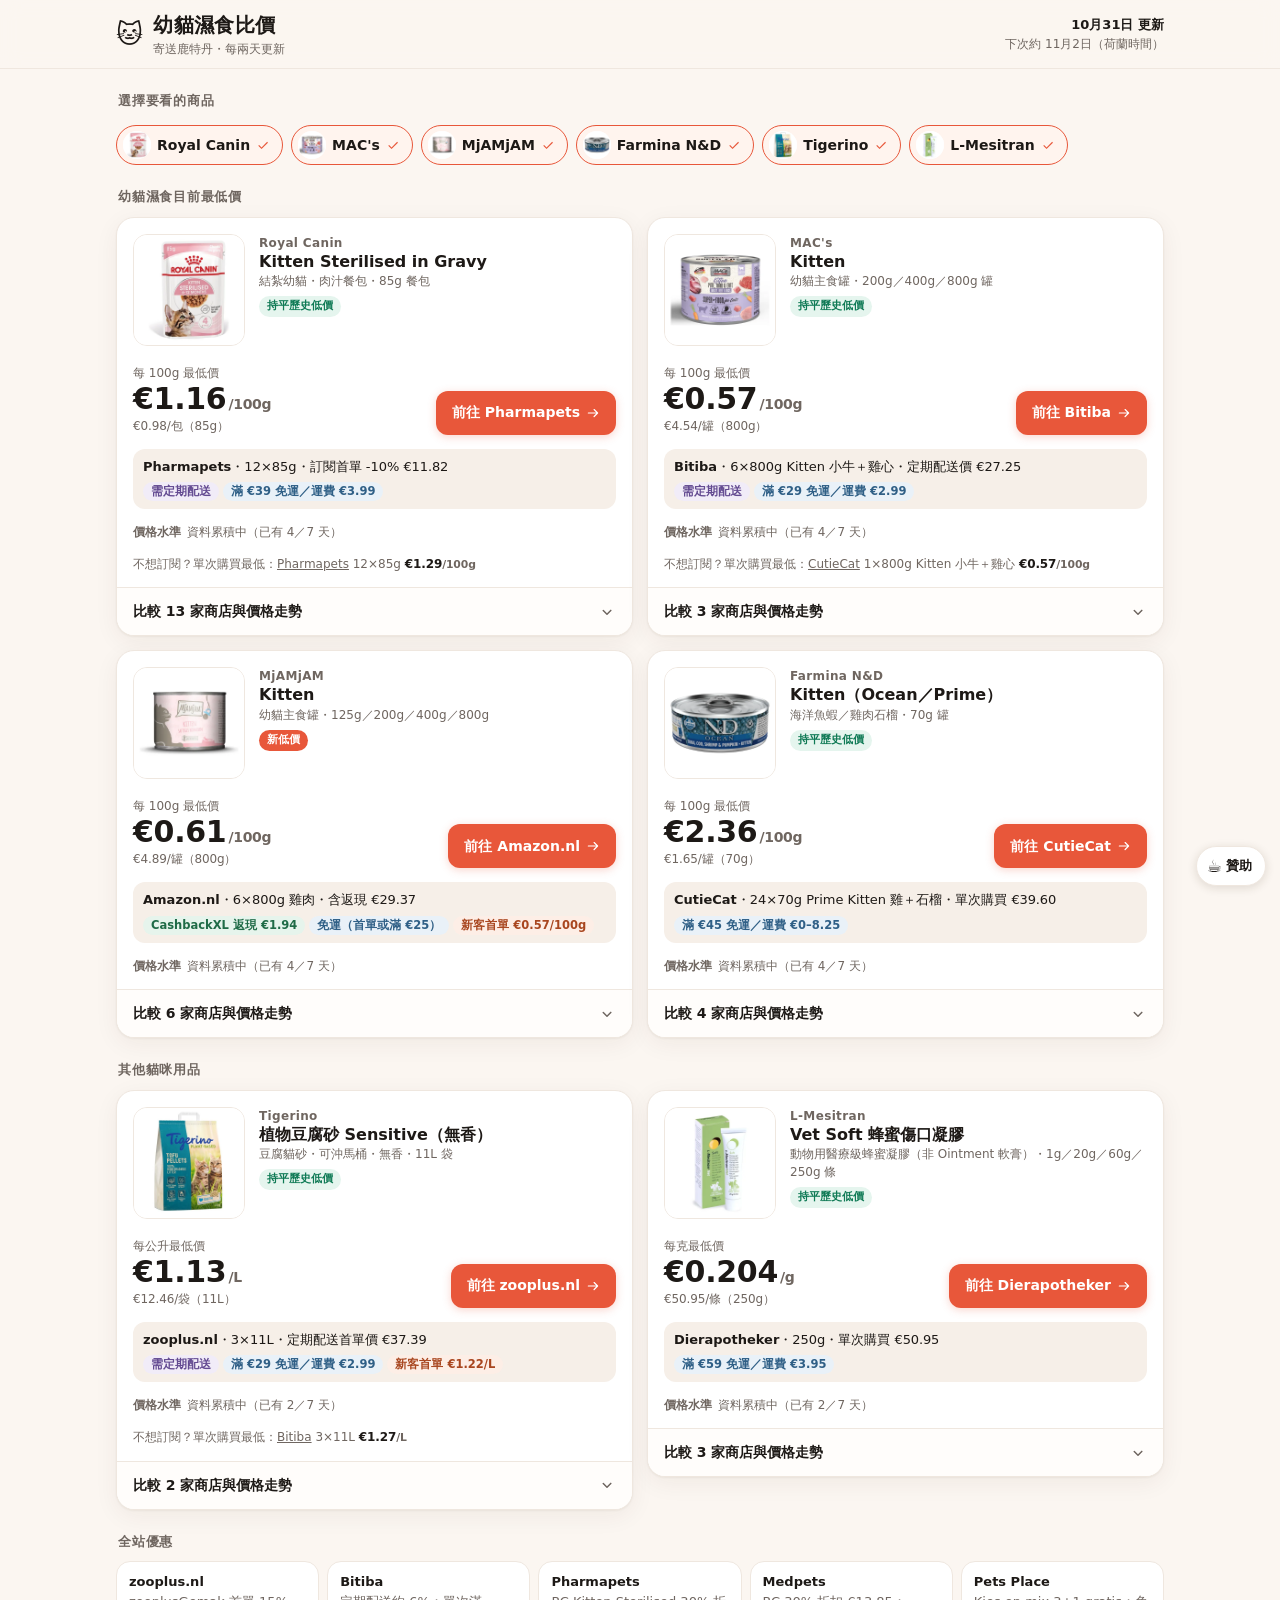
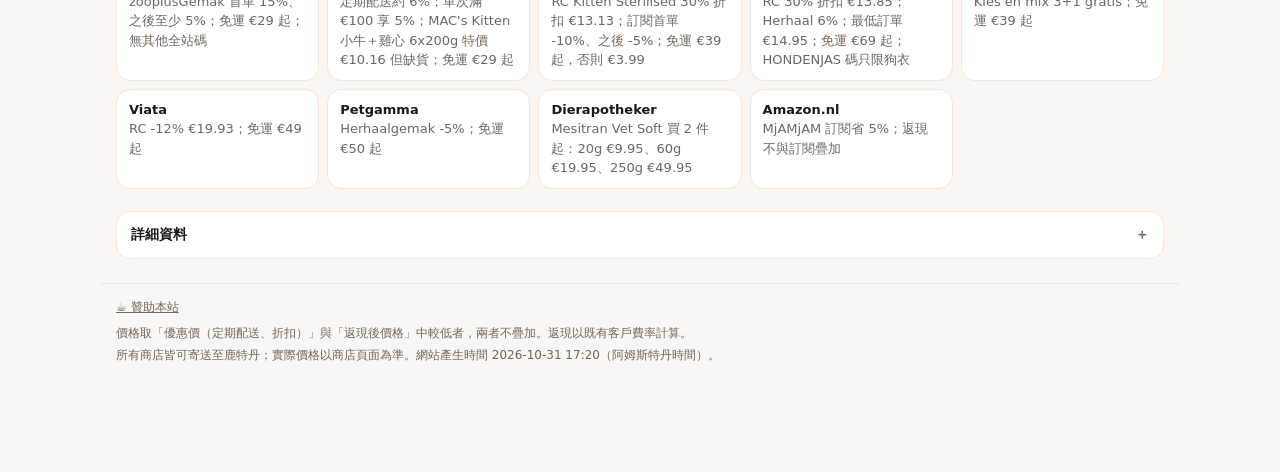
==== commit f1cbad1a: "贊助改為右下角浮動按鈕、標籤依類型上色、意見回饋入口（設定後顯示）、價格水準膠囊" ====
--- a/docs/index.html
+++ b/docs/index.html
@@ -9,7 +9,7 @@
 <meta name="description" content="追蹤荷蘭各大寵物網店的幼貓濕食價格，每兩天更新一次。最後更新：2026年10月31日">
 <meta name="theme-color" content="#fff7f2">
 <link rel="icon" href="data:image/svg+xml,<svg xmlns='http://www.w3.org/2000/svg' viewBox='0 0 100 100'><text y='.9em' font-size='90'>🐱</text></svg>">
-<link rel="stylesheet" href="assets/style.css?v=202610311220">
+<link rel="stylesheet" href="assets/style.css?v=202610311720">
 </head>
 <body>
 <header class="top">
@@ -19,9 +19,9 @@
   </div>
 </header>
 <main class="wrap" id="app"><noscript>請開啟 JavaScript 以檢視價格。</noscript></main>
-<div class="wrap tip"><a class="tip-btn" href="https://donate.stripe.com/14A28q0Hk2EweXg6pc1wY00" target="_blank" rel="noopener">☕ 請我喝杯咖啡（贊助）</a><span class="tip-note">本站免費，喜歡的話可以小額贊助</span></div>
 <footer class="wrap foot" id="foot"></footer>
-<script id="site-data" type="application/json">{"title":"幼貓濕食比價","updated":"2026-10-31","updated_zh":"2026年10月31日","next_zh":"11月2日","generated_zh":"2026-10-31 12:20","location":"鹿特丹","products":[{"id":"rc_kitten_sterilised_gravy","brand":"Royal Canin","name":"Kitten Sterilised in Gravy","desc":"結紮幼貓・肉汁餐包","pack":"85g 餐包","unit_word":"包","base":"100g","group":"food","image":"assets/products/rc_kitten_sterilised_gravy.webp","date":"2026-10-31","best":{"shop":"Pharmapets","variant":"12x85g","units":12,"unit_g":85,"list_price":13.13,"price":11.82,"unit":0.985,"per100g":1.159,"pb":1.159,"size":"85g","basis":"訂閱首單 -10%","autoship":true,"one_time_unit":1.094,"one_time_per100g":1.287,"one_time_pb":1.287,"conditions":["滿 €39 免運・運費 €3.99","需訂閱定期配送"],"new_customer":null,"in_stock":true,"verified":true,"status":"verified","url":"https://www.pharmapets.nl/royal-canin-kitten-sterilised-12x-85gr.html","detail":"30% 折扣（原價 €18.75）；curl 403，WebFetch 讀取成功；訂閱首單 -10%（上限 €15）、之後 -5% 由官方 /abonnement 頁確認"},"one_time_best":{"shop":"Pharmapets","variant":"12x85g","unit":1.094,"unit_g":85,"url":"https://www.pharmapets.nl/royal-canin-kitten-sterilised-12x-85gr.html","per100g":1.287,"pb":1.287},"badge":{"kind":"at_low","text":"持平歷史低價"},"history":[{"date":"2026-10-25","unit":1.319,"per100g":1.552,"pb":1.552,"one_time_unit":1.402},{"date":"2026-10-27","unit":1.083,"per100g":1.275,"pb":1.275,"one_time_unit":1.116},{"date":"2026-10-30","unit":0.985,"per100g":1.159,"pb":1.159,"one_time_unit":1.094},{"date":"2026-10-31","unit":0.985,"per100g":1.159,"pb":1.159,"one_time_unit":1.094}],"offers":[{"shop":"Pharmapets","variant":"12x85g","units":12,"unit_g":85,"list_price":13.13,"price":11.82,"unit":0.985,"per100g":1.159,"pb":1.159,"size":"85g","basis":"訂閱首單 -10%","autoship":true,"one_time_unit":1.094,"one_time_per100g":1.287,"one_time_pb":1.287,"conditions":["滿 €39 免運・運費 €3.99","需訂閱定期配送"],"new_customer":null,"in_stock":true,"verified":true,"status":"verified","url":"https://www.pharmapets.nl/royal-canin-kitten-sterilised-12x-85gr.html","detail":"30% 折扣（原價 €18.75）；curl 403，WebFetch 讀取成功；訂閱首單 -10%（上限 €15）、之後 -5% 由官方 /abonnement 頁確認"},{"shop":"Medpets","variant":"12x85g","units":12,"unit_g":85,"list_price":13.85,"price":13.0,"unit":1.083,"per100g":1.275,"pb":1.275,"size":"85g","basis":"定期訂購價","autoship":true,"one_time_unit":1.116,"one_time_per100g":1.313,"one_time_pb":1.313,"conditions":["滿 €69 免運・運費 €3.95・最低訂單 €14.95","需訂閱定期配送"],"new_customer":null,"in_stock":true,"verified":true,"status":"verified","url":"https://www.medpets.nl/royal-canin-kitten-sterilised-gravy-maaltijdzakje","detail":"30% 折扣（原價約 €19.79）"},{"shop":"Pets Place","variant":"12x85g","units":12,"unit_g":85,"list_price":19.95,"price":14.96,"unit":1.247,"per100g":1.467,"pb":1.467,"size":"85g","basis":"Kies en mix 3+1 gratis","autoship":false,"one_time_unit":null,"one_time_per100g":null,"one_time_pb":null,"conditions":["滿 €39 免運"],"new_customer":null,"in_stock":true,"verified":true,"status":"verified","url":"https://www.petsplace.nl/royal-canin-kitten-sterilised-gravy-kitten-kattenvoer-9003579007129-pps","detail":"Kies en mix 3+1 gratis；3+1 = 4 盒以上 25% 折扣；4 盒 €59.85 已過免運門檻 €39"},{"shop":"zooplus.nl","variant":"48x85g","units":48,"unit_g":85,"list_price":76.49,"price":65.02,"unit":1.355,"per100g":1.594,"pb":1.594,"size":"85g","basis":"定期配送首單價","autoship":true,"one_time_unit":1.576,"one_time_per100g":1.854,"one_time_pb":1.854,"conditions":["滿 €29 免運・運費 €2.99","需訂閱定期配送"],"new_customer":{"portal":"CashbackXL","rate_pct":10.0,"unit":1.462,"price":70.17,"per100g":1.72,"pb":1.72},"in_stock":true,"verified":true,"status":"verified","url":"https://www.zooplus.nl/shop/katten/kattenvoer_blik/royal_canin/kitten/1200123","detail":""},{"shop":"Petgamma","variant":"12x85g","units":12,"unit_g":85,"list_price":17.55,"price":16.67,"unit":1.389,"per100g":1.634,"pb":1.634,"size":"85g","basis":"定期配送價","autoship":true,"one_time_unit":1.402,"one_time_per100g":1.649,"one_time_pb":1.649,"conditions":["滿 €50 免運","需訂閱定期配送"],"new_customer":null,"in_stock":true,"verified":true,"status":"verified","url":"https://www.petgamma.com/nl/p/12x-kitten-sterilised-gravy-kattenvoer-nat-85-gr","detail":"curl 403，WebFetch 讀取成功"},{"shop":"zooplus.nl","variant":"24x85g","units":24,"unit_g":85,"list_price":39.49,"price":33.57,"unit":1.399,"per100g":1.646,"pb":1.646,"size":"85g","basis":"定期配送首單價","autoship":true,"one_time_unit":1.628,"one_time_per100g":1.915,"one_time_pb":1.915,"conditions":["滿 €29 免運・運費 €2.99","需訂閱定期配送"],"new_customer":{"portal":"CashbackXL","rate_pct":10.0,"unit":1.51,"price":36.23,"per100g":1.776,"pb":1.776},"in_stock":true,"verified":true,"status":"verified","url":"https://www.zooplus.nl/shop/katten/kattenvoer_blik/royal_canin/kitten/1200123","detail":""},{"shop":"zooplus.nl","variant":"12x85g","units":12,"unit_g":85,"list_price":19.79,"price":16.82,"unit":1.402,"per100g":1.649,"pb":1.649,"size":"85g","basis":"定期配送首單價","autoship":true,"one_time_unit":1.631,"one_time_per100g":1.919,"one_time_pb":1.919,"conditions":["滿 €29 免運・運費 €2.99","需訂閱定期配送"],"new_customer":{"portal":"CashbackXL","rate_pct":10.0,"unit":1.512,"price":18.15,"per100g":1.779,"pb":1.779},"in_stock":true,"verified":true,"status":"verified","url":"https://www.zooplus.nl/shop/katten/kattenvoer_blik/royal_canin/kitten/1200123","detail":""},{"shop":"Bitiba","variant":"48x85g","units":48,"unit_g":85,"list_price":73.69,"price":69.27,"unit":1.443,"per100g":1.698,"pb":1.698,"size":"85g","basis":"定期配送價","autoship":true,"one_time_unit":1.535,"one_time_per100g":1.806,"one_time_pb":1.806,"conditions":["滿 €29 免運・運費 €2.99","需訂閱定期配送"],"new_customer":null,"in_stock":true,"verified":true,"status":"verified","url":"https://www.bitiba.nl/shop/katten/kattenvoer_blik/royal_canin/kitten/1200128","detail":""},{"shop":"Bitiba","variant":"24x85g","units":24,"unit_g":85,"list_price":37.29,"price":35.05,"unit":1.46,"per100g":1.718,"pb":1.718,"size":"85g","basis":"定期配送價","autoship":true,"one_time_unit":1.554,"one_time_per100g":1.828,"one_time_pb":1.828,"conditions":["滿 €29 免運・運費 €2.99","需訂閱定期配送"],"new_customer":null,"in_stock":true,"verified":true,"status":"verified","url":"https://www.bitiba.nl/shop/katten/kattenvoer_blik/royal_canin/kitten/1200128","detail":""},{"shop":"Bitiba","variant":"12x85g","units":12,"unit_g":85,"list_price":18.99,"price":17.85,"unit":1.488,"per100g":1.75,"pb":1.75,"size":"85g","basis":"定期配送價","autoship":true,"one_time_unit":1.582,"one_time_per100g":1.861,"one_time_pb":1.861,"conditions":["滿 €29 免運・運費 €2.99","需訂閱定期配送"],"new_customer":null,"in_stock":true,"verified":true,"status":"verified","url":"https://www.bitiba.nl/shop/katten/kattenvoer_blik/royal_canin/kitten/1200128","detail":""},{"shop":"Brekz","variant":"48x85g","units":48,"unit_g":85,"list_price":76.35,"price":76.35,"unit":1.591,"per100g":1.871,"pb":1.871,"size":"85g","basis":"單次購買","autoship":false,"one_time_unit":null,"one_time_per100g":null,"one_time_pb":null,"conditions":["滿 €35 免運"],"new_customer":null,"in_stock":true,"verified":true,"status":"verified","url":"https://www.brekz.nl/royal-canin-nat-kattenvoer/royal-canin-kitten-sterilised-in-gravy-natvoer-kat-85-g.html","detail":""},{"shop":"Brekz","variant":"24x85g","units":24,"unit_g":85,"list_price":39.19,"price":39.19,"unit":1.633,"per100g":1.921,"pb":1.921,"size":"85g","basis":"單次購買","autoship":false,"one_time_unit":null,"one_time_per100g":null,"one_time_pb":null,"conditions":["滿 €35 免運"],"new_customer":null,"in_stock":true,"verified":true,"status":"verified","url":"https://www.brekz.nl/royal-canin-nat-kattenvoer/royal-canin-kitten-sterilised-in-gravy-natvoer-kat-85-g.html","detail":""},{"shop":"Viata","variant":"12x85g","units":12,"unit_g":85,"list_price":19.93,"price":19.93,"unit":1.661,"per100g":1.954,"pb":1.954,"size":"85g","basis":"單次購買","autoship":false,"one_time_unit":null,"one_time_per100g":null,"one_time_pb":null,"conditions":["滿 €49 免運"],"new_customer":null,"in_stock":true,"verified":true,"status":"verified","url":"https://www.viata.nl/royal-canin-feline-sterilised-kitten-versheidszakjes-12x85-g-nl","detail":"-12%（原價 €22.75）；curl 403，WebFetch 讀取成功"},{"shop":"Brekz","variant":"12x85g","units":12,"unit_g":85,"list_price":19.99,"price":19.99,"unit":1.666,"per100g":1.96,"pb":1.96,"size":"85g","basis":"單次購買","autoship":false,"one_time_unit":null,"one_time_per100g":null,"one_time_pb":null,"conditions":["滿 €35 免運"],"new_customer":null,"in_stock":true,"verified":true,"status":"verified","url":"https://www.brekz.nl/royal-canin-nat-kattenvoer/royal-canin-kitten-sterilised-in-gravy-natvoer-kat-85-g.html","detail":""},{"shop":"Intratuin","variant":"12x85g","units":12,"unit_g":85,"list_price":19.99,"price":19.99,"unit":1.666,"per100g":1.96,"pb":1.96,"size":"85g","basis":"單次購買","autoship":false,"one_time_unit":null,"one_time_per100g":null,"one_time_pb":null,"conditions":["滿 €40 免運・運費 €4.95"],"new_customer":null,"in_stock":true,"verified":true,"status":"verified","url":"https://www.intratuin.nl/royal-canin-kattenvoer-in-saus-gesteriliseerde-kittens-85-g-12-stuks.html","detail":""},{"shop":"Amazon.nl","variant":"48x85g","units":48,"unit_g":85,"list_price":87.67,"price":82.24,"unit":1.713,"per100g":2.016,"pb":2.016,"size":"85g","basis":"含返現","autoship":false,"one_time_unit":null,"one_time_per100g":null,"one_time_pb":null,"conditions":["免運","經 CashbackXL 返現 €5.43"],"new_customer":{"portal":"CashbackXL","rate_pct":15.0,"unit":1.6,"price":76.8,"per100g":1.882,"pb":1.882},"in_stock":true,"verified":true,"status":"verified","url":"https://www.amazon.nl/s?k=royal+canin+kitten+sterilised+gravy","detail":""},{"shop":"Diebo","variant":"12x85g","units":12,"unit_g":85,"list_price":15.95,"price":20.9,"unit":1.742,"per100g":2.049,"pb":2.049,"size":"85g","basis":"含運費","autoship":false,"one_time_unit":null,"one_time_per100g":null,"one_time_pb":null,"conditions":["運費 €4.95"],"new_customer":null,"in_stock":true,"verified":true,"status":"verified","url":"https://www.diebo.nl/royal-canin-kattenvoer-kitten-sterilised-gravy-12-x-85-gr","detail":""},{"shop":"Amazon.nl","variant":"12x85g","units":12,"unit_g":85,"list_price":24.94,"price":23.39,"unit":1.949,"per100g":2.293,"pb":2.293,"size":"85g","basis":"含返現","autoship":false,"one_time_unit":null,"one_time_per100g":null,"one_time_pb":null,"conditions":["免運","經 CashbackXL 返現 €1.55"],"new_customer":{"portal":"CashbackXL","rate_pct":15.0,"unit":1.821,"price":21.85,"per100g":2.142,"pb":2.142},"in_stock":true,"verified":true,"status":"verified","url":"https://www.amazon.nl/s?k=royal+canin+kitten+sterilised+gravy","detail":""},{"shop":"Zoolini","variant":"12x85g","units":12,"unit_g":85,"list_price":23.49,"price":23.49,"unit":1.957,"per100g":2.303,"pb":2.303,"size":"85g","basis":"單次購買","autoship":false,"one_time_unit":null,"one_time_per100g":null,"one_time_pb":null,"conditions":["滿 €64.90 免運・運費 €6.90"],"new_customer":null,"in_stock":true,"verified":true,"status":"verified","url":"https://www.zoolini.nl/royal-canin/kitten-sterilised-in-jelly-12x85g?sai=10231","detail":""},{"shop":"Zooveel","variant":"12x85g","units":12,"unit_g":85,"list_price":16.95,"price":24.15,"unit":2.012,"per100g":2.368,"pb":2.368,"size":"85g","basis":"含運費","autoship":false,"one_time_unit":null,"one_time_per100g":null,"one_time_pb":null,"conditions":["滿 €75 免運・運費 €7.20"],"new_customer":null,"in_stock":true,"verified":true,"status":"verified","url":"https://www.zooveel.nl/kat/natvoer/royal-canin-kattenvoer-kitten-sterilised-gravy-12-x-85-gr","detail":""},{"shop":"bol.com（Plaza 賣家）","variant":"12x85g","units":12,"unit_g":85,"list_price":24.93,"price":24.93,"unit":2.078,"per100g":2.444,"pb":2.444,"size":"85g","basis":"單次購買","autoship":false,"one_time_unit":null,"one_time_per100g":null,"one_time_pb":null,"conditions":["依賣家而定"],"new_customer":null,"in_stock":true,"verified":false,"status":"partly_verified","url":"https://www.bol.com/nl/nl/p/royal-canin-kitten-sterilised-gravy-kitten-kattenvoer-12x85-g/9300000064660027/","detail":"bol.com 商品頁 curl／WebFetch 皆 403（10/25 起每次都擋）；價格只取自 kieskeurig"},{"shop":"Newpharma","variant":"12x85g","units":12,"unit_g":85,"list_price":18.49,"price":25.68,"unit":2.14,"per100g":2.518,"pb":2.518,"size":"85g","basis":"含運費","autoship":false,"one_time_unit":null,"one_time_per100g":null,"one_time_pb":null,"conditions":["運費 €7.19"],"new_customer":null,"in_stock":true,"verified":false,"status":"partly_verified","url":"https://www.kieskeurig.nl/","detail":"只取自 kieskeurig（€18.49＋運費 €7.19）"}],"main_count":20,"shop_count":13,"mixed_sizes":false},{"id":"macs_kitten","brand":"MAC's","name":"Kitten","desc":"幼貓主食罐","pack":"200g／400g／800g 罐","unit_word":"罐","base":"100g","group":"food","image":"assets/products/macs_kitten.webp","date":"2026-10-31","best":{"shop":"Bitiba","variant":"6x800g Kitten 小牛＋雞心","units":6,"unit_g":800,"list_price":28.99,"price":27.25,"unit":4.542,"per100g":0.568,"pb":0.568,"size":"800g","basis":"定期配送價","autoship":true,"one_time_unit":4.832,"one_time_per100g":0.604,"one_time_pb":0.604,"conditions":["滿 €29 免運・運費 €2.99","需訂閱定期配送"],"new_customer":null,"in_stock":true,"verified":true,"status":"verified","url":"https://www.bitiba.nl/shop/katten/kattenvoer_blik/macs/249562/579522","detail":""},"one_time_best":{"shop":"CutieCat","variant":"1x800g Kitten 小牛＋雞心","unit":4.55,"unit_g":800,"url":"https://cutiecat.nl/product/macs-kittenvoer-blikjes-800g/","per100g":0.569,"pb":0.569},"badge":{"kind":"at_low","text":"持平歷史低價"},"history":[{"date":"2026-10-25","unit":2.708,"per100g":0.677,"pb":0.677,"one_time_unit":1.693},{"date":"2026-10-27","unit":4.542,"per100g":0.568,"pb":0.568,"one_time_unit":1.693},{"date":"2026-10-30","unit":4.542,"per100g":0.568,"pb":0.568,"one_time_unit":1.693},{"date":"2026-10-31","unit":4.542,"per100g":0.568,"pb":0.568,"one_time_unit":1.791}],"offers":[{"shop":"Bitiba","variant":"6x800g Kitten 小牛＋雞心","units":6,"unit_g":800,"list_price":28.99,"price":27.25,"unit":4.542,"per100g":0.568,"pb":0.568,"size":"800g","basis":"定期配送價","autoship":true,"one_time_unit":4.832,"one_time_per100g":0.604,"one_time_pb":0.604,"conditions":["滿 €29 免運・運費 €2.99","需訂閱定期配送"],"new_customer":null,"in_stock":true,"verified":true,"status":"verified","url":"https://www.bitiba.nl/shop/katten/kattenvoer_blik/macs/249562/579522","detail":""},{"shop":"CutieCat","variant":"1x800g Kitten 小牛＋雞心","units":1,"unit_g":800,"list_price":4.55,"price":4.55,"unit":4.55,"per100g":0.569,"pb":0.569,"size":"800g","basis":"單次購買","autoship":false,"one_time_unit":null,"one_time_per100g":null,"one_time_pb":null,"conditions":["滿 €45 免運・運費 €0–8.25"],"new_customer":null,"in_stock":true,"verified":true,"status":"verified","url":"https://cutiecat.nl/product/macs-kittenvoer-blikjes-800g/","detail":""},{"shop":"CutieCat","variant":"1x800g Kitten 火雞＋兔","units":1,"unit_g":800,"list_price":4.58,"price":4.58,"unit":4.58,"per100g":0.573,"pb":0.573,"size":"800g","basis":"單次購買","autoship":false,"one_time_unit":null,"one_time_per100g":null,"one_time_pb":null,"conditions":["滿 €45 免運・運費 €0–8.25"],"new_customer":null,"in_stock":true,"verified":true,"status":"verified","url":"https://cutiecat.nl/product/macs-kittenvoer-blikjes-800g/","detail":""},{"shop":"CutieCat","variant":"1x800g Kitten 火雞／牛／鴨","units":1,"unit_g":800,"list_price":4.61,"price":4.61,"unit":4.61,"per100g":0.576,"pb":0.576,"size":"800g","basis":"單次購買","autoship":false,"one_time_unit":null,"one_time_per100g":null,"one_time_pb":null,"conditions":["滿 €45 免運・運費 €0–8.25"],"new_customer":null,"in_stock":true,"verified":true,"status":"verified","url":"https://cutiecat.nl/product/macs-kittenvoer-blikjes-800g/","detail":""},{"shop":"CutieCat","variant":"1x400g Kitten 小牛＋雞心","units":1,"unit_g":400,"list_price":2.85,"price":2.85,"unit":2.85,"per100g":0.713,"pb":0.713,"size":"400g","basis":"單次購買","autoship":false,"one_time_unit":null,"one_time_per100g":null,"one_time_pb":null,"conditions":["滿 €45 免運・運費 €0–8.25"],"new_customer":null,"in_stock":true,"verified":true,"status":"verified","url":"https://cutiecat.nl/product/macs-kittenvoer-blikjes-400g/","detail":""},{"shop":"CutieCat","variant":"1x400g Kitten 火雞＋兔","units":1,"unit_g":400,"list_price":3.01,"price":3.01,"unit":3.01,"per100g":0.752,"pb":0.752,"size":"400g","basis":"單次購買","autoship":false,"one_time_unit":null,"one_time_per100g":null,"one_time_pb":null,"conditions":["滿 €45 免運・運費 €0–8.25"],"new_customer":null,"in_stock":true,"verified":true,"status":"verified","url":"https://cutiecat.nl/product/macs-kittenvoer-blikjes-800g/","detail":""},{"shop":"CutieCat","variant":"1x400g Kitten 火雞／牛／鴨","units":1,"unit_g":400,"list_price":3.07,"price":3.07,"unit":3.07,"per100g":0.767,"pb":0.767,"size":"400g","basis":"單次購買","autoship":false,"one_time_unit":null,"one_time_per100g":null,"one_time_pb":null,"conditions":["滿 €45 免運・運費 €0–8.25"],"new_customer":null,"in_stock":true,"verified":true,"status":"verified","url":"https://cutiecat.nl/product/macs-kittenvoer-blikjes-800g/","detail":""},{"shop":"CutieCat","variant":"12x200g Kitten 小牛＋雞心","units":12,"unit_g":200,"list_price":21.49,"price":21.49,"unit":1.791,"per100g":0.895,"pb":0.895,"size":"200g","basis":"單次購買","autoship":false,"one_time_unit":null,"one_time_per100g":null,"one_time_pb":null,"conditions":["滿 €45 免運・運費 €0–8.25"],"new_customer":null,"in_stock":true,"verified":true,"status":"verified","url":"https://cutiecat.nl/product/macs-kitten-natvoer-blikjes-200g/","detail":""},{"shop":"CutieCat","variant":"12x200g Kitten 火雞／牛／鴨","units":12,"unit_g":200,"list_price":21.49,"price":21.49,"unit":1.791,"per100g":0.895,"pb":0.895,"size":"200g","basis":"單次購買","autoship":false,"one_time_unit":null,"one_time_per100g":null,"one_time_pb":null,"conditions":["滿 €45 免運・運費 €0–8.25"],"new_customer":null,"in_stock":true,"verified":true,"status":"verified","url":"https://cutiecat.nl/product/macs-kitten-natvoer-blikjes-200g/","detail":""},{"shop":"CutieCat","variant":"1x200g Kitten 小牛＋雞心","units":1,"unit_g":200,"list_price":1.88,"price":1.88,"unit":1.88,"per100g":0.94,"pb":0.94,"size":"200g","basis":"單次購買","autoship":false,"one_time_unit":null,"one_time_per100g":null,"one_time_pb":null,"conditions":["滿 €45 免運・運費 €0–8.25"],"new_customer":null,"in_stock":true,"verified":true,"status":"verified","url":"https://cutiecat.nl/product/macs-kitten-natvoer-blikjes-200g/","detail":""},{"shop":"CutieCat","variant":"1x200g Kitten 火雞／牛／鴨","units":1,"unit_g":200,"list_price":1.88,"price":1.88,"unit":1.88,"per100g":0.94,"pb":0.94,"size":"200g","basis":"單次購買","autoship":false,"one_time_unit":null,"one_time_per100g":null,"one_time_pb":null,"conditions":["滿 €45 免運・運費 €0–8.25"],"new_customer":null,"in_stock":true,"verified":true,"status":"verified","url":"https://cutiecat.nl/product/macs-kitten-natvoer-blikjes-200g/","detail":""},{"shop":"CutieCat","variant":"12x200g Kitten 火雞＋兔","units":12,"unit_g":200,"list_price":23.18,"price":23.18,"unit":1.932,"per100g":0.966,"pb":0.966,"size":"200g","basis":"單次購買","autoship":false,"one_time_unit":null,"one_time_per100g":null,"one_time_pb":null,"conditions":["滿 €45 免運・運費 €0–8.25"],"new_customer":null,"in_stock":true,"verified":true,"status":"verified","url":"https://cutiecat.nl/product/macs-kitten-natvoer-blikjes-200g/","detail":""},{"shop":"Bitiba","variant":"6x200g Kitten","units":6,"unit_g":200,"list_price":12.49,"price":11.74,"unit":1.957,"per100g":0.978,"pb":0.978,"size":"200g","basis":"定期配送價","autoship":true,"one_time_unit":2.082,"one_time_per100g":1.041,"one_time_pb":1.041,"conditions":["滿 €29 免運・運費 €2.99","需訂閱定期配送"],"new_customer":null,"in_stock":true,"verified":true,"status":"verified","url":"https://www.bitiba.nl/shop/katten/kattenvoer_blik/macs/249562/579519?variantId=579519.6","detail":""},{"shop":"Bitiba","variant":"6x200g Kitten 火雞＋兔","units":6,"unit_g":200,"list_price":12.49,"price":11.74,"unit":1.957,"per100g":0.978,"pb":0.978,"size":"200g","basis":"定期配送價","autoship":true,"one_time_unit":2.082,"one_time_per100g":1.041,"one_time_pb":1.041,"conditions":["滿 €29 免運・運費 €2.99","需訂閱定期配送"],"new_customer":null,"in_stock":true,"verified":true,"status":"verified","url":"https://www.bitiba.nl/shop/katten/kattenvoer_blik/macs/249562/579519?variantId=579519.6","detail":""},{"shop":"CutieCat","variant":"1x200g Kitten 火雞＋兔","units":1,"unit_g":200,"list_price":2.02,"price":2.02,"unit":2.02,"per100g":1.01,"pb":1.01,"size":"200g","basis":"單次購買","autoship":false,"one_time_unit":null,"one_time_per100g":null,"one_time_pb":null,"conditions":["滿 €45 免運・運費 €0–8.25"],"new_customer":null,"in_stock":true,"verified":true,"status":"verified","url":"https://cutiecat.nl/product/macs-kitten-natvoer-blikjes-200g/","detail":""},{"shop":"zooplus.nl","variant":"6x200g Kitten 火雞／牛／鴨","units":6,"unit_g":200,"list_price":12.49,"price":12.35,"unit":2.058,"per100g":1.029,"pb":1.029,"size":"200g","basis":"含返現","autoship":false,"one_time_unit":null,"one_time_per100g":null,"one_time_pb":null,"conditions":["滿 €29 免運・運費 €2.99","經 ShopBuddies 返現 €0.14"],"new_customer":{"portal":"CashbackXL","rate_pct":10.0,"unit":1.91,"price":11.46,"per100g":0.955,"pb":0.955},"in_stock":true,"verified":true,"status":"verified","url":"https://www.zooplus.nl/shop/katten/kattenvoer_blik/macs_s/mac_s_blikken/444155","detail":""},{"shop":"zooplus.nl","variant":"6x200g Kitten 火雞＋兔","units":6,"unit_g":200,"list_price":12.49,"price":12.35,"unit":2.058,"per100g":1.029,"pb":1.029,"size":"200g","basis":"含返現","autoship":false,"one_time_unit":null,"one_time_per100g":null,"one_time_pb":null,"conditions":["滿 €29 免運・運費 €2.99","經 ShopBuddies 返現 €0.14"],"new_customer":{"portal":"CashbackXL","rate_pct":10.0,"unit":1.91,"price":11.46,"per100g":0.955,"pb":0.955},"in_stock":true,"verified":true,"status":"verified","url":"https://www.zooplus.nl/shop/katten/kattenvoer_blik/macs_s/mac_s_blikken/444155","detail":""},{"shop":"Bitiba","variant":"6x400g Kitten 小牛＋雞心","units":6,"unit_g":400,"list_price":17.29,"price":16.25,"unit":2.708,"per100g":0.677,"pb":0.677,"size":"400g","basis":"定期配送價","autoship":true,"one_time_unit":2.882,"one_time_per100g":0.721,"one_time_pb":0.721,"conditions":["滿 €29 免運・運費 €2.99","需訂閱定期配送"],"new_customer":null,"in_stock":false,"verified":true,"status":"verified","url":"https://www.bitiba.nl/shop/katten/kattenvoer_blik/macs/249562/579518","detail":"10/31 缺貨"},{"shop":"zooplus.nl","variant":"6x400g Kitten 小牛＋雞心","units":6,"unit_g":400,"list_price":17.29,"price":17.1,"unit":2.85,"per100g":0.713,"pb":0.713,"size":"400g","basis":"含返現","autoship":false,"one_time_unit":null,"one_time_per100g":null,"one_time_pb":null,"conditions":["滿 €29 免運・運費 €2.99","經 ShopBuddies 返現 €0.19"],"new_customer":{"portal":"CashbackXL","rate_pct":10.0,"unit":2.643,"price":15.86,"per100g":0.661,"pb":0.661},"in_stock":false,"verified":true,"status":"verified","url":"https://www.zooplus.nl/shop/katten/kattenvoer_blik/macs_s/mac_s_blikken/444159","detail":"10/31 缺貨"},{"shop":"Bitiba","variant":"6x400g Kitten 火雞／牛／鴨","units":6,"unit_g":400,"list_price":18.19,"price":17.1,"unit":2.85,"per100g":0.713,"pb":0.713,"size":"400g","basis":"定期配送價","autoship":true,"one_time_unit":3.032,"one_time_per100g":0.758,"one_time_pb":0.758,"conditions":["滿 €29 免運・運費 €2.99","需訂閱定期配送"],"new_customer":null,"in_stock":false,"verified":true,"status":"verified","url":"https://www.bitiba.nl/shop/katten/kattenvoer_blik/macs/249562/579518","detail":"10/31 缺貨"},{"shop":"zooplus.nl","variant":"6x400g Kitten 火雞／牛／鴨","units":6,"unit_g":400,"list_price":18.19,"price":17.99,"unit":2.998,"per100g":0.75,"pb":0.75,"size":"400g","basis":"含返現","autoship":false,"one_time_unit":null,"one_time_per100g":null,"one_time_pb":null,"conditions":["滿 €29 免運・運費 €2.99","經 ShopBuddies 返現 €0.20"],"new_customer":{"portal":"CashbackXL","rate_pct":10.0,"unit":2.782,"price":16.69,"per100g":0.696,"pb":0.696},"in_stock":false,"verified":true,"status":"verified","url":"https://www.zooplus.nl/shop/katten/kattenvoer_blik/macs_s/mac_s_blikken/444159","detail":"10/31 缺貨"},{"shop":"Bitiba","variant":"6x400g Kitten 火雞＋兔","units":6,"unit_g":400,"list_price":19.79,"price":18.6,"unit":3.1,"per100g":0.775,"pb":0.775,"size":"400g","basis":"定期配送價","autoship":true,"one_time_unit":3.298,"one_time_per100g":0.825,"one_time_pb":0.825,"conditions":["滿 €29 免運・運費 €2.99","需訂閱定期配送"],"new_customer":null,"in_stock":false,"verified":true,"status":"verified","url":"https://www.bitiba.nl/shop/katten/kattenvoer_blik/macs/249562/579518","detail":"10/31 頁面價 €19.79，缺貨"},{"shop":"zooplus.nl","variant":"6x400g Kitten 火雞＋兔","units":6,"unit_g":400,"list_price":19.79,"price":19.57,"unit":3.262,"per100g":0.815,"pb":0.815,"size":"400g","basis":"含返現","autoship":false,"one_time_unit":null,"one_time_per100g":null,"one_time_pb":null,"conditions":["滿 €29 免運・運費 €2.99","經 ShopBuddies 返現 €0.22"],"new_customer":{"portal":"CashbackXL","rate_pct":10.0,"unit":3.025,"price":18.15,"per100g":0.756,"pb":0.756},"in_stock":false,"verified":true,"status":"verified","url":"https://www.zooplus.nl/shop/katten/kattenvoer_blik/macs_s/mac_s_blikken/444159","detail":"10/31 頁面價 €19.79，缺貨"},{"shop":"Bitiba","variant":"6x200g Kitten 小牛＋雞心","units":6,"unit_g":200,"list_price":11.29,"price":10.16,"unit":1.693,"per100g":0.847,"pb":0.847,"size":"200g","basis":"購物車折扣","autoship":false,"one_time_unit":null,"one_time_per100g":null,"one_time_pb":null,"conditions":["滿 €29 免運・運費 €2.99"],"new_customer":null,"in_stock":false,"verified":true,"status":"verified","url":"https://www.bitiba.nl/shop/katten/kattenvoer_blik/macs/249562/579519?variantId=579519.6","detail":"特價；特價 €10.16 但 10/31 缺貨"},{"shop":"zooplus.nl","variant":"6x200g Kitten 小牛＋雞心","units":6,"unit_g":200,"list_price":11.29,"price":11.17,"unit":1.862,"per100g":0.931,"pb":0.931,"size":"200g","basis":"含返現","autoship":false,"one_time_unit":null,"one_time_per100g":null,"one_time_pb":null,"conditions":["滿 €29 免運・運費 €2.99","經 ShopBuddies 返現 €0.12"],"new_customer":{"portal":"CashbackXL","rate_pct":10.0,"unit":1.727,"price":10.36,"per100g":0.864,"pb":0.864},"in_stock":false,"verified":true,"status":"verified","url":"https://www.zooplus.nl/shop/katten/kattenvoer_blik/macs_s/mac_s_blikken/444155","detail":"10/31 缺貨"},{"shop":"zooplus.nl","variant":"12x100g 餐包 Kitten 牛＋禽","units":12,"unit_g":100,"list_price":18.19,"price":17.99,"unit":1.499,"per100g":1.499,"pb":1.499,"size":"100g","basis":"含返現","autoship":false,"one_time_unit":null,"one_time_per100g":null,"one_time_pb":null,"conditions":["滿 €29 免運・運費 €2.99","經 ShopBuddies 返現 €0.20"],"new_customer":{"portal":"CashbackXL","rate_pct":10.0,"unit":1.391,"price":16.69,"per100g":1.391,"pb":1.391},"in_stock":false,"verified":true,"status":"verified","url":"https://www.zooplus.nl/shop/katten/kattenvoer_blik/macs_s/2654540","detail":""}],"main_count":17,"shop_count":3,"mixed_sizes":true},{"id":"mjamjam_kitten","brand":"MjAMjAM","name":"Kitten","desc":"幼貓主食罐","pack":"125g／200g／400g／800g","unit_word":"罐","base":"100g","group":"food","image":"assets/products/mjamjam_kitten.webp","date":"2026-10-31","best":{"shop":"Amazon.nl","variant":"6x800g 雞肉","units":6,"unit_g":800,"list_price":31.31,"price":29.37,"unit":4.895,"per100g":0.612,"pb":0.612,"size":"800g","basis":"含返現","autoship":false,"one_time_unit":null,"one_time_per100g":null,"one_time_pb":null,"conditions":["Amazon 出售並出貨；免運","經 CashbackXL 返現 €1.94"],"new_customer":{"portal":"CashbackXL","rate_pct":15.0,"unit":4.572,"price":27.43,"per100g":0.572,"pb":0.572},"in_stock":true,"verified":true,"status":"verified","url":"https://www.amazon.nl/dp/B087MKL24X","detail":"10/31 同商品頁新列入的雞肉口味（Amazon 出售並出貨）"},"one_time_best":null,"badge":{"kind":"new_low","text":"新低價","prev":0.617},"history":[{"date":"2026-10-25","unit":2.113,"per100g":1.057,"pb":1.057,"one_time_unit":2.248},{"date":"2026-10-27","unit":1.895,"per100g":0.948,"pb":0.948,"one_time_unit":2.016},{"date":"2026-10-30","unit":4.933,"per100g":0.617,"pb":0.617,"one_time_unit":2.049},{"date":"2026-10-31","unit":4.895,"per100g":0.612,"pb":0.612,"one_time_unit":2.049}],"offers":[{"shop":"Amazon.nl","variant":"6x800g 雞肉","units":6,"unit_g":800,"list_price":31.31,"price":29.37,"unit":4.895,"per100g":0.612,"pb":0.612,"size":"800g","basis":"含返現","autoship":false,"one_time_unit":null,"one_time_per100g":null,"one_time_pb":null,"conditions":["Amazon 出售並出貨；免運","經 CashbackXL 返現 €1.94"],"new_customer":{"portal":"CashbackXL","rate_pct":15.0,"unit":4.572,"price":27.43,"per100g":0.572,"pb":0.572},"in_stock":true,"verified":true,"status":"verified","url":"https://www.amazon.nl/dp/B087MKL24X","detail":"10/31 同商品頁新列入的雞肉口味（Amazon 出售並出貨）"},{"shop":"Amazon.nl","variant":"6x800g 火雞","units":6,"unit_g":800,"list_price":31.56,"price":29.6,"unit":4.933,"per100g":0.617,"pb":0.617,"size":"800g","basis":"含返現","autoship":false,"one_time_unit":null,"one_time_per100g":null,"one_time_pb":null,"conditions":["Amazon 出售並出貨；免運","經 CashbackXL 返現 €1.96"],"new_customer":{"portal":"CashbackXL","rate_pct":15.0,"unit":4.608,"price":27.65,"per100g":0.576,"pb":0.576},"in_stock":true,"verified":true,"status":"verified","url":"https://www.amazon.nl/dp/B0BMQFQ836","detail":""},{"shop":"Bitiba","variant":"24x800g 小牛肉","units":24,"unit_g":800,"list_price":126.99,"price":119.37,"unit":4.974,"per100g":0.622,"pb":0.622,"size":"800g","basis":"定期配送價","autoship":true,"one_time_unit":5.291,"one_time_per100g":0.661,"one_time_pb":0.661,"conditions":["滿 €29 免運・運費 €2.99","需訂閱定期配送"],"new_customer":null,"in_stock":true,"verified":true,"status":"verified","url":"https://www.bitiba.nl/shop/katten/kattenvoer_blik/mjamjam/1750485","detail":""},{"shop":"Bitiba","variant":"24x800g 雞肉","units":24,"unit_g":800,"list_price":126.99,"price":119.37,"unit":4.974,"per100g":0.622,"pb":0.622,"size":"800g","basis":"定期配送價","autoship":true,"one_time_unit":5.291,"one_time_per100g":0.661,"one_time_pb":0.661,"conditions":["滿 €29 免運・運費 €2.99","需訂閱定期配送"],"new_customer":null,"in_stock":true,"verified":true,"status":"verified","url":"https://www.bitiba.nl/shop/katten/kattenvoer_blik/mjamjam/1750485","detail":""},{"shop":"Amazon.nl","variant":"6x800g 小牛肉","units":6,"unit_g":800,"list_price":32.49,"price":30.48,"unit":5.08,"per100g":0.635,"pb":0.635,"size":"800g","basis":"含返現","autoship":false,"one_time_unit":null,"one_time_per100g":null,"one_time_pb":null,"conditions":["Amazon 出售並出貨；免運","經 CashbackXL 返現 €2.01"],"new_customer":{"portal":"CashbackXL","rate_pct":15.0,"unit":4.743,"price":28.46,"per100g":0.593,"pb":0.593},"in_stock":true,"verified":true,"status":"verified","url":"https://www.amazon.nl/dp/B08MM2L42D","detail":""},{"shop":"Bitiba","variant":"6x800g 小牛肉","units":6,"unit_g":800,"list_price":32.49,"price":30.54,"unit":5.09,"per100g":0.636,"pb":0.636,"size":"800g","basis":"定期配送價","autoship":true,"one_time_unit":5.415,"one_time_per100g":0.677,"one_time_pb":0.677,"conditions":["滿 €29 免運・運費 €2.99","需訂閱定期配送"],"new_customer":null,"in_stock":true,"verified":true,"status":"verified","url":"https://www.bitiba.nl/shop/katten/kattenvoer_blik/mjamjam/1750485","detail":""},{"shop":"Bitiba","variant":"6x800g 雞肉","units":6,"unit_g":800,"list_price":32.49,"price":30.54,"unit":5.09,"per100g":0.636,"pb":0.636,"size":"800g","basis":"定期配送價","autoship":true,"one_time_unit":5.415,"one_time_per100g":0.677,"one_time_pb":0.677,"conditions":["滿 €29 免運・運費 €2.99","需訂閱定期配送"],"new_customer":null,"in_stock":true,"verified":true,"status":"verified","url":"https://www.bitiba.nl/shop/katten/kattenvoer_blik/mjamjam/1750485","detail":""},{"shop":"zooplus.nl","variant":"24x800g 小牛肉","units":24,"unit_g":800,"list_price":127.99,"price":126.58,"unit":5.274,"per100g":0.659,"pb":0.659,"size":"800g","basis":"含返現","autoship":false,"one_time_unit":null,"one_time_per100g":null,"one_time_pb":null,"conditions":["滿 €29 免運・運費 €2.99","經 ShopBuddies 返現 €1.41"],"new_customer":{"portal":"CashbackXL","rate_pct":10.0,"unit":4.892,"price":117.41,"per100g":0.612,"pb":0.612},"in_stock":true,"verified":true,"status":"verified","url":"https://www.zooplus.nl/shop/katten/kattenvoer_blik/mjamjam_natvoer/1579186","detail":""},{"shop":"zooplus.nl","variant":"24x800g 雞肉","units":24,"unit_g":800,"list_price":127.99,"price":126.58,"unit":5.274,"per100g":0.659,"pb":0.659,"size":"800g","basis":"含返現","autoship":false,"one_time_unit":null,"one_time_per100g":null,"one_time_pb":null,"conditions":["滿 €29 免運・運費 €2.99","經 ShopBuddies 返現 €1.41"],"new_customer":{"portal":"CashbackXL","rate_pct":10.0,"unit":4.892,"price":117.41,"per100g":0.612,"pb":0.612},"in_stock":true,"verified":true,"status":"verified","url":"https://www.zooplus.nl/shop/katten/kattenvoer_blik/mjamjam_natvoer/1579186","detail":""},{"shop":"zooplus.nl","variant":"6x800g 小牛肉","units":6,"unit_g":800,"list_price":32.49,"price":32.13,"unit":5.355,"per100g":0.669,"pb":0.669,"size":"800g","basis":"含返現","autoship":false,"one_time_unit":null,"one_time_per100g":null,"one_time_pb":null,"conditions":["滿 €29 免運・運費 €2.99","經 ShopBuddies 返現 €0.36"],"new_customer":{"portal":"CashbackXL","rate_pct":10.0,"unit":4.967,"price":29.8,"per100g":0.621,"pb":0.621},"in_stock":true,"verified":true,"status":"verified","url":"https://www.zooplus.nl/shop/katten/kattenvoer_blik/mjamjam_natvoer/1579186","detail":""},{"shop":"zooplus.nl","variant":"6x800g 雞肉","units":6,"unit_g":800,"list_price":32.49,"price":32.13,"unit":5.355,"per100g":0.669,"pb":0.669,"size":"800g","basis":"含返現","autoship":false,"one_time_unit":null,"one_time_per100g":null,"one_time_pb":null,"conditions":["滿 €29 免運・運費 €2.99","經 ShopBuddies 返現 €0.36"],"new_customer":{"portal":"CashbackXL","rate_pct":10.0,"unit":4.967,"price":29.8,"per100g":0.621,"pb":0.621},"in_stock":true,"verified":true,"status":"verified","url":"https://www.zooplus.nl/shop/katten/kattenvoer_blik/mjamjam_natvoer/1579186","detail":""},{"shop":"Amazon.nl","variant":"6x400g 小牛肉","units":6,"unit_g":400,"list_price":20.4,"price":19.14,"unit":3.19,"per100g":0.797,"pb":0.797,"size":"400g","basis":"含返現","autoship":false,"one_time_unit":null,"one_time_per100g":null,"one_time_pb":null,"conditions":["Amazon 出售並出貨；免運","經 CashbackXL 返現 €1.26"],"new_customer":{"portal":"CashbackXL","rate_pct":15.0,"unit":2.978,"price":17.87,"per100g":0.745,"pb":0.745},"in_stock":true,"verified":true,"status":"verified","url":"https://www.amazon.nl/dp/B08MM2L42D","detail":""},{"shop":"Amazon.nl","variant":"6x400g 火雞","units":6,"unit_g":400,"list_price":20.97,"price":19.67,"unit":3.278,"per100g":0.82,"pb":0.82,"size":"400g","basis":"含返現","autoship":false,"one_time_unit":null,"one_time_per100g":null,"one_time_pb":null,"conditions":["Amazon 出售並出貨；免運","經 CashbackXL 返現 €1.30"],"new_customer":{"portal":"CashbackXL","rate_pct":15.0,"unit":3.062,"price":18.37,"per100g":0.765,"pb":0.765},"in_stock":true,"verified":true,"status":"verified","url":"https://www.amazon.nl/dp/B0BMQFQ836","detail":""},{"shop":"Bitiba","variant":"24x400g 小牛肉","units":24,"unit_g":400,"list_price":86.19,"price":81.02,"unit":3.376,"per100g":0.844,"pb":0.844,"size":"400g","basis":"定期配送價","autoship":true,"one_time_unit":3.591,"one_time_per100g":0.898,"one_time_pb":0.898,"conditions":["滿 €29 免運・運費 €2.99","需訂閱定期配送"],"new_customer":null,"in_stock":true,"verified":true,"status":"verified","url":"https://www.bitiba.nl/shop/katten/kattenvoer_blik/mjamjam/1750490","detail":""},{"shop":"Zoolini","variant":"1x800g 小牛肉","units":1,"unit_g":800,"list_price":6.79,"price":6.79,"unit":6.79,"per100g":0.849,"pb":0.849,"size":"800g","basis":"單次購買","autoship":false,"one_time_unit":null,"one_time_per100g":null,"one_time_pb":null,"conditions":["滿 €64.90 免運・運費 €6.90"],"new_customer":null,"in_stock":true,"verified":true,"status":"verified","url":"https://www.zoolini.nl/mjamjam/kitten-kalfsvlees-en-zalmolie","detail":""},{"shop":"Bitiba","variant":"6x400g 小牛肉","units":6,"unit_g":400,"list_price":21.99,"price":20.67,"unit":3.445,"per100g":0.861,"pb":0.861,"size":"400g","basis":"定期配送價","autoship":true,"one_time_unit":3.665,"one_time_per100g":0.916,"one_time_pb":0.916,"conditions":["滿 €29 免運・運費 €2.99","需訂閱定期配送"],"new_customer":null,"in_stock":true,"verified":true,"status":"verified","url":"https://www.bitiba.nl/shop/katten/kattenvoer_blik/mjamjam/1750490","detail":""},{"shop":"Zoolini","variant":"1x800g 雞肉","units":1,"unit_g":800,"list_price":6.89,"price":6.89,"unit":6.89,"per100g":0.861,"pb":0.861,"size":"800g","basis":"單次購買","autoship":false,"one_time_unit":null,"one_time_per100g":null,"one_time_pb":null,"conditions":["滿 €64.90 免運・運費 €6.90"],"new_customer":null,"in_stock":true,"verified":true,"status":"verified","url":"https://www.zoolini.nl/mjamjam/kitten-kip-en-zalmolie","detail":""},{"shop":"Bitiba","variant":"24x400g 雞肉","units":24,"unit_g":400,"list_price":89.69,"price":84.31,"unit":3.513,"per100g":0.878,"pb":0.878,"size":"400g","basis":"定期配送價","autoship":true,"one_time_unit":3.737,"one_time_per100g":0.934,"one_time_pb":0.934,"conditions":["滿 €29 免運・運費 €2.99","需訂閱定期配送"],"new_customer":null,"in_stock":true,"verified":true,"status":"verified","url":"https://www.bitiba.nl/shop/katten/kattenvoer_blik/mjamjam/1750490","detail":""},{"shop":"Amazon.nl","variant":"6x400g 雞肉","units":6,"unit_g":400,"list_price":22.99,"price":21.56,"unit":3.593,"per100g":0.898,"pb":0.898,"size":"400g","basis":"含返現","autoship":false,"one_time_unit":null,"one_time_per100g":null,"one_time_pb":null,"conditions":["Amazon 出售並出貨；免運","經 CashbackXL 返現 €1.43"],"new_customer":{"portal":"CashbackXL","rate_pct":15.0,"unit":3.357,"price":20.14,"per100g":0.839,"pb":0.839},"in_stock":true,"verified":true,"status":"verified","url":"https://www.amazon.nl/dp/B0821DWR9D","detail":"10/31 同商品頁新列入的雞肉口味（Amazon 出售並出貨）"},{"shop":"Bitiba","variant":"6x400g 雞肉","units":6,"unit_g":400,"list_price":22.99,"price":21.61,"unit":3.602,"per100g":0.9,"pb":0.9,"size":"400g","basis":"定期配送價","autoship":true,"one_time_unit":3.832,"one_time_per100g":0.958,"one_time_pb":0.958,"conditions":["滿 €29 免運・運費 €2.99","需訂閱定期配送"],"new_customer":null,"in_stock":true,"verified":true,"status":"verified","url":"https://www.bitiba.nl/shop/katten/kattenvoer_blik/mjamjam/1750490","detail":""},{"shop":"zooplus.nl","variant":"24x400g 小牛肉","units":24,"unit_g":400,"list_price":89.99,"price":89.0,"unit":3.708,"per100g":0.927,"pb":0.927,"size":"400g","basis":"含返現","autoship":false,"one_time_unit":null,"one_time_per100g":null,"one_time_pb":null,"conditions":["滿 €29 免運・運費 €2.99","經 ShopBuddies 返現 €0.99"],"new_customer":{"portal":"CashbackXL","rate_pct":10.0,"unit":3.44,"price":82.55,"per100g":0.86,"pb":0.86},"in_stock":true,"verified":true,"status":"verified","url":"https://www.zooplus.nl/shop/katten/kattenvoer_blik/mjamjam_natvoer/1579450","detail":""},{"shop":"zooplus.nl","variant":"24x400g 雞肉","units":24,"unit_g":400,"list_price":89.99,"price":89.0,"unit":3.708,"per100g":0.927,"pb":0.927,"size":"400g","basis":"含返現","autoship":false,"one_time_unit":null,"one_time_per100g":null,"one_time_pb":null,"conditions":["滿 €29 免運・運費 €2.99","經 ShopBuddies 返現 €0.99"],"new_customer":{"portal":"CashbackXL","rate_pct":10.0,"unit":3.44,"price":82.55,"per100g":0.86,"pb":0.86},"in_stock":true,"verified":true,"status":"verified","url":"https://www.zooplus.nl/shop/katten/kattenvoer_blik/mjamjam_natvoer/1579450","detail":""},{"shop":"zooplus.nl","variant":"6x400g 小牛肉","units":6,"unit_g":400,"list_price":22.99,"price":22.74,"unit":3.79,"per100g":0.947,"pb":0.947,"size":"400g","basis":"含返現","autoship":false,"one_time_unit":null,"one_time_per100g":null,"one_time_pb":null,"conditions":["滿 €29 免運・運費 €2.99","經 ShopBuddies 返現 €0.25"],"new_customer":{"portal":"CashbackXL","rate_pct":10.0,"unit":3.515,"price":21.09,"per100g":0.879,"pb":0.879},"in_stock":true,"verified":true,"status":"verified","url":"https://www.zooplus.nl/shop/katten/kattenvoer_blik/mjamjam_natvoer/1579450","detail":""},{"shop":"zooplus.nl","variant":"6x400g 雞肉","units":6,"unit_g":400,"list_price":22.99,"price":22.74,"unit":3.79,"per100g":0.947,"pb":0.947,"size":"400g","basis":"含返現","autoship":false,"one_time_unit":null,"one_time_per100g":null,"one_time_pb":null,"conditions":["滿 €29 免運・運費 €2.99","經 ShopBuddies 返現 €0.25"],"new_customer":{"portal":"CashbackXL","rate_pct":10.0,"unit":3.515,"price":21.09,"per100g":0.879,"pb":0.879},"in_stock":true,"verified":true,"status":"verified","url":"https://www.zooplus.nl/shop/katten/kattenvoer_blik/mjamjam_natvoer/1579450","detail":""},{"shop":"Bitiba","variant":"24x200g 雞肉","units":24,"unit_g":200,"list_price":49.89,"price":46.9,"unit":1.954,"per100g":0.977,"pb":0.977,"size":"200g","basis":"定期配送價","autoship":true,"one_time_unit":2.079,"one_time_per100g":1.04,"one_time_pb":1.04,"conditions":["滿 €29 免運・運費 €2.99","需訂閱定期配送"],"new_customer":null,"in_stock":true,"verified":true,"status":"verified","url":"https://www.bitiba.nl/shop/katten/kattenvoer_blik/mjamjam/1750480","detail":""},{"shop":"Bitiba","variant":"6x200g 雞肉","units":6,"unit_g":200,"list_price":12.99,"price":12.21,"unit":2.035,"per100g":1.018,"pb":1.018,"size":"200g","basis":"定期配送價","autoship":true,"one_time_unit":2.165,"one_time_per100g":1.083,"one_time_pb":1.083,"conditions":["滿 €29 免運・運費 €2.99","需訂閱定期配送"],"new_customer":null,"in_stock":true,"verified":true,"status":"verified","url":"https://www.bitiba.nl/shop/katten/kattenvoer_blik/mjamjam/1750480","detail":""},{"shop":"zooplus.nl","variant":"24x200g 小牛肉","units":24,"unit_g":200,"list_price":49.99,"price":49.44,"unit":2.06,"per100g":1.03,"pb":1.03,"size":"200g","basis":"含返現","autoship":false,"one_time_unit":null,"one_time_per100g":null,"one_time_pb":null,"conditions":["滿 €29 免運・運費 €2.99","經 ShopBuddies 返現 €0.55"],"new_customer":{"portal":"CashbackXL","rate_pct":10.0,"unit":1.911,"price":45.86,"per100g":0.956,"pb":0.956},"in_stock":true,"verified":true,"status":"verified","url":"https://www.zooplus.nl/shop/katten/kattenvoer_blik/mjamjam_natvoer/1578995","detail":""},{"shop":"zooplus.nl","variant":"24x200g 雞肉","units":24,"unit_g":200,"list_price":49.99,"price":49.44,"unit":2.06,"per100g":1.03,"pb":1.03,"size":"200g","basis":"含返現","autoship":false,"one_time_unit":null,"one_time_per100g":null,"one_time_pb":null,"conditions":["滿 €29 免運・運費 €2.99","經 ShopBuddies 返現 €0.55"],"new_customer":{"portal":"CashbackXL","rate_pct":10.0,"unit":1.911,"price":45.86,"per100g":0.956,"pb":0.956},"in_stock":true,"verified":true,"status":"verified","url":"https://www.zooplus.nl/shop/katten/kattenvoer_blik/mjamjam_natvoer/1578995","detail":""},{"shop":"Bitiba","variant":"Mixpack 6x200g","units":6,"unit_g":200,"list_price":13.29,"price":12.49,"unit":2.082,"per100g":1.041,"pb":1.041,"size":"200g","basis":"定期配送價","autoship":true,"one_time_unit":2.215,"one_time_per100g":1.107,"one_time_pb":1.107,"conditions":["滿 €29 免運・運費 €2.99","需訂閱定期配送"],"new_customer":null,"in_stock":true,"verified":true,"status":"verified","url":"https://www.bitiba.nl/shop/katten/kattenvoer_blik/mjamjam/1750481","detail":""},{"shop":"zooplus.nl","variant":"6x200g 小牛肉","units":6,"unit_g":200,"list_price":12.99,"price":12.85,"unit":2.142,"per100g":1.071,"pb":1.071,"size":"200g","basis":"含返現","autoship":false,"one_time_unit":null,"one_time_per100g":null,"one_time_pb":null,"conditions":["滿 €29 免運・運費 €2.99","經 ShopBuddies 返現 €0.14"],"new_customer":{"portal":"CashbackXL","rate_pct":10.0,"unit":1.987,"price":11.92,"per100g":0.994,"pb":0.994},"in_stock":true,"verified":true,"status":"verified","url":"https://www.zooplus.nl/shop/katten/kattenvoer_blik/mjamjam_natvoer/1578995","detail":""},{"shop":"zooplus.nl","variant":"6x200g 雞肉","units":6,"unit_g":200,"list_price":12.99,"price":12.85,"unit":2.142,"per100g":1.071,"pb":1.071,"size":"200g","basis":"含返現","autoship":false,"one_time_unit":null,"one_time_per100g":null,"one_time_pb":null,"conditions":["滿 €29 免運・運費 €2.99","經 ShopBuddies 返現 €0.14"],"new_customer":{"portal":"CashbackXL","rate_pct":10.0,"unit":1.987,"price":11.92,"per100g":0.994,"pb":0.994},"in_stock":true,"verified":true,"status":"verified","url":"https://www.zooplus.nl/shop/katten/kattenvoer_blik/mjamjam_natvoer/1578995","detail":""},{"shop":"Zoolini","variant":"1x400g 小牛肉","units":1,"unit_g":400,"list_price":4.49,"price":4.49,"unit":4.49,"per100g":1.123,"pb":1.123,"size":"400g","basis":"單次購買","autoship":false,"one_time_unit":null,"one_time_per100g":null,"one_time_pb":null,"conditions":["滿 €64.90 免運・運費 €6.90"],"new_customer":null,"in_stock":true,"verified":true,"status":"verified","url":"https://www.zoolini.nl/mjamjam/kitten-kalfsvlees-en-zalmolie","detail":""},{"shop":"CutieCat","variant":"1x200g（4 種口味）","units":1,"unit_g":200,"list_price":2.25,"price":2.25,"unit":2.25,"per100g":1.125,"pb":1.125,"size":"200g","basis":"單次購買","autoship":false,"one_time_unit":null,"one_time_per100g":null,"one_time_pb":null,"conditions":["滿 €45 免運・運費 €0–8.25"],"new_customer":null,"in_stock":true,"verified":true,"status":"verified","url":"https://cutiecat.nl/product/mjamjam-kitten-blikje-200g/","detail":""},{"shop":"Zoolini","variant":"1x400g 雞肉","units":1,"unit_g":400,"list_price":4.59,"price":4.59,"unit":4.59,"per100g":1.147,"pb":1.147,"size":"400g","basis":"單次購買","autoship":false,"one_time_unit":null,"one_time_per100g":null,"one_time_pb":null,"conditions":["滿 €64.90 免運・運費 €6.90"],"new_customer":null,"in_stock":true,"verified":true,"status":"verified","url":"https://www.zoolini.nl/mjamjam/kitten-kip-en-zalmolie","detail":""},{"shop":"zooplus.nl","variant":"Mixpack 6x200g","units":6,"unit_g":200,"list_price":13.99,"price":13.84,"unit":2.307,"per100g":1.153,"pb":1.153,"size":"200g","basis":"含返現","autoship":false,"one_time_unit":null,"one_time_per100g":null,"one_time_pb":null,"conditions":["滿 €29 免運・運費 €2.99","經 ShopBuddies 返現 €0.15"],"new_customer":{"portal":"CashbackXL","rate_pct":10.0,"unit":2.138,"price":12.83,"per100g":1.069,"pb":1.069},"in_stock":true,"verified":true,"status":"verified","url":"https://www.zooplus.nl/shop/katten/kattenvoer_blik/mjamjam_natvoer/1579502","detail":""},{"shop":"Zoolini","variant":"1x200g 小牛肉","units":1,"unit_g":200,"list_price":2.53,"price":2.53,"unit":2.53,"per100g":1.265,"pb":1.265,"size":"200g","basis":"單次購買","autoship":false,"one_time_unit":null,"one_time_per100g":null,"one_time_pb":null,"conditions":["滿 €64.90 免運・運費 €6.90"],"new_customer":null,"in_stock":true,"verified":true,"status":"verified","url":"https://www.zoolini.nl/mjamjam/kitten-kalfsvlees-en-zalmolie","detail":""},{"shop":"Zoolini","variant":"1x200g 雞肉","units":1,"unit_g":200,"list_price":2.89,"price":2.89,"unit":2.89,"per100g":1.445,"pb":1.445,"size":"200g","basis":"單次購買","autoship":false,"one_time_unit":null,"one_time_per100g":null,"one_time_pb":null,"conditions":["滿 €64.90 免運・運費 €6.90"],"new_customer":null,"in_stock":true,"verified":true,"status":"verified","url":"https://www.zoolini.nl/mjamjam/kitten-kip-en-zalmolie","detail":""},{"shop":"Medpets","variant":"24x125g 擠壓袋 雞肉","units":24,"unit_g":125,"list_price":50.85,"price":47.8,"unit":1.992,"per100g":1.593,"pb":1.593,"size":"125g","basis":"定期訂購價","autoship":true,"one_time_unit":2.049,"one_time_per100g":1.639,"one_time_pb":1.639,"conditions":["滿 €69 免運・運費 €3.95・最低訂單 €14.95","需訂閱定期配送"],"new_customer":null,"in_stock":true,"verified":true,"status":"verified","url":"https://www.medpets.nl/mjamjam-natvoer-knijpzakje-kitten","detail":""},{"shop":"Medpets","variant":"12x125g 擠壓袋 雞肉","units":12,"unit_g":125,"list_price":25.95,"price":24.4,"unit":2.033,"per100g":1.627,"pb":1.627,"size":"125g","basis":"定期訂購價","autoship":true,"one_time_unit":2.091,"one_time_per100g":1.673,"one_time_pb":1.673,"conditions":["滿 €69 免運・運費 €3.95・最低訂單 €14.95","需訂閱定期配送"],"new_customer":null,"in_stock":true,"verified":true,"status":"verified","url":"https://www.medpets.nl/mjamjam-natvoer-knijpzakje-kitten","detail":""},{"shop":"zooplus.nl","variant":"12x125g 試吃組（3 種）","units":12,"unit_g":125,"list_price":25.49,"price":25.21,"unit":2.101,"per100g":1.681,"pb":1.681,"size":"125g","basis":"含返現","autoship":false,"one_time_unit":null,"one_time_per100g":null,"one_time_pb":null,"conditions":["滿 €29 免運・運費 €2.99","經 ShopBuddies 返現 €0.28"],"new_customer":{"portal":"CashbackXL","rate_pct":10.0,"unit":1.948,"price":23.38,"per100g":1.558,"pb":1.558},"in_stock":true,"verified":true,"status":"verified","url":"https://www.zooplus.nl/shop/katten/kattenvoer_blik/mjamjam_natvoer/1579448","detail":""}],"main_count":40,"shop_count":6,"mixed_sizes":true},{"id":"farmina_nd_ocean_kitten","brand":"Farmina N&D","name":"Kitten（Ocean／Prime）","desc":"海洋魚蝦／雞肉石榴","pack":"70g 罐","unit_word":"罐","base":"100g","group":"food","image":"assets/products/farmina_nd_ocean_kitten.webp","date":"2026-10-31","best":{"shop":"CutieCat","variant":"24x70g Prime Kitten 雞＋石榴","units":24,"unit_g":70,"list_price":39.6,"price":39.6,"unit":1.65,"per100g":2.357,"pb":2.357,"size":"70g","basis":"單次購買","autoship":false,"one_time_unit":null,"one_time_per100g":null,"one_time_pb":null,"conditions":["滿 €45 免運・運費 €0–8.25"],"new_customer":null,"in_stock":true,"verified":true,"status":"verified","url":"https://cutiecat.nl/product/farmina-nd-prime-kitten-natvoer-70g/","detail":""},"one_time_best":null,"badge":{"kind":"at_low","text":"持平歷史低價"},"history":[{"date":"2026-10-25","unit":1.666,"per100g":2.38,"pb":2.38,"one_time_unit":1.666},{"date":"2026-10-27","unit":1.666,"per100g":2.38,"pb":2.38,"one_time_unit":1.666},{"date":"2026-10-30","unit":1.65,"per100g":2.357,"pb":2.357,"one_time_unit":1.65},{"date":"2026-10-31","unit":1.65,"per100g":2.357,"pb":2.357,"one_time_unit":1.65}],"offers":[{"shop":"CutieCat","variant":"24x70g Prime Kitten 雞＋石榴","units":24,"unit_g":70,"list_price":39.6,"price":39.6,"unit":1.65,"per100g":2.357,"pb":2.357,"size":"70g","basis":"單次購買","autoship":false,"one_time_unit":null,"one_time_per100g":null,"one_time_pb":null,"conditions":["滿 €45 免運・運費 €0–8.25"],"new_customer":null,"in_stock":true,"verified":true,"status":"verified","url":"https://cutiecat.nl/product/farmina-nd-prime-kitten-natvoer-70g/","detail":""},{"shop":"CutieCat","variant":"24x70g Ocean","units":24,"unit_g":70,"list_price":39.99,"price":39.99,"unit":1.666,"per100g":2.38,"pb":2.38,"size":"70g","basis":"單次購買","autoship":false,"one_time_unit":null,"one_time_per100g":null,"one_time_pb":null,"conditions":["滿 €45 免運・運費 €0–8.25"],"new_customer":null,"in_stock":true,"verified":true,"status":"verified","url":"https://cutiecat.nl/product/farmina-nd-ocean-kitten-natvoer/","detail":""},{"shop":"CutieCat","variant":"1x70g Prime Kitten 雞＋石榴","units":1,"unit_g":70,"list_price":1.69,"price":1.69,"unit":1.69,"per100g":2.414,"pb":2.414,"size":"70g","basis":"單次購買","autoship":false,"one_time_unit":null,"one_time_per100g":null,"one_time_pb":null,"conditions":["滿 €45 免運・運費 €0–8.25"],"new_customer":null,"in_stock":true,"verified":true,"status":"verified","url":"https://cutiecat.nl/product/farmina-nd-prime-kitten-natvoer-70g/","detail":""},{"shop":"CutieCat","variant":"1x70g Ocean","units":1,"unit_g":70,"list_price":1.79,"price":1.79,"unit":1.79,"per100g":2.557,"pb":2.557,"size":"70g","basis":"單次購買","autoship":false,"one_time_unit":null,"one_time_per100g":null,"one_time_pb":null,"conditions":["滿 €45 免運・運費 €0–8.25"],"new_customer":null,"in_stock":true,"verified":true,"status":"verified","url":"https://cutiecat.nl/product/farmina-nd-ocean-kitten-natvoer/","detail":""},{"shop":"Catsclusive","variant":"24x70g Ocean","units":24,"unit_g":70,"list_price":48.0,"price":48.0,"unit":2.0,"per100g":2.857,"pb":2.857,"size":"70g","basis":"單次購買","autoship":false,"one_time_unit":null,"one_time_per100g":null,"one_time_pb":null,"conditions":["滿 €65 免運"],"new_customer":null,"in_stock":true,"verified":true,"status":"verified","url":"https://www.catsclusive.nl/farmina-natvoer/nd-ocean-kitten-tonijn-kabeljauw-garnaal-pompoen-24-x-70-gram","detail":""},{"shop":"Farmina 官方 eshop","variant":"24x70g Ocean","units":24,"unit_g":70,"list_price":48.0,"price":48.0,"unit":2.0,"per100g":2.857,"pb":2.857,"size":"70g","basis":"單次購買","autoship":false,"one_time_unit":null,"one_time_per100g":null,"one_time_pb":null,"conditions":["運費未知"],"new_customer":null,"in_stock":true,"verified":true,"status":"verified","url":"https://www.farmina.com/nl/eshop/kattenvoeding/n&d-ocean-/698-tonijn,-kabeljauw,-garnaal-&-pompoen-kitten-natvoer.html","detail":""},{"shop":"Farmina 官方 eshop","variant":"24x70g Prime Kitten 雞＋石榴","units":24,"unit_g":70,"list_price":48.0,"price":48.0,"unit":2.0,"per100g":2.857,"pb":2.857,"size":"70g","basis":"單次購買","autoship":false,"one_time_unit":null,"one_time_per100g":null,"one_time_pb":null,"conditions":["運費未知"],"new_customer":null,"in_stock":true,"verified":true,"status":"verified","url":"https://www.farmina.com/nl/eshop/kattenvoeding/n&d-prime/498-kip-&-granaatappel-kitten-natvoer.html","detail":""},{"shop":"Medpets","variant":"24x70g Ocean","units":24,"unit_g":70,"list_price":52.8,"price":49.65,"unit":2.069,"per100g":2.955,"pb":2.955,"size":"70g","basis":"定期訂購價","autoship":true,"one_time_unit":2.127,"one_time_per100g":3.039,"one_time_pb":3.039,"conditions":["滿 €69 免運・運費 €3.95・最低訂單 €14.95","需訂閱定期配送"],"new_customer":null,"in_stock":true,"verified":true,"status":"verified","url":"https://www.medpets.nl/farmina-n-d-ocean-kitten-natvoer?sku=MP44798","detail":""},{"shop":"Zoomalia.nl","variant":"12x70g Ocean（組合）","units":12,"unit_g":70,"list_price":21.48,"price":21.48,"unit":1.79,"per100g":2.557,"pb":2.557,"size":"70g","basis":"單次購買","autoship":false,"one_time_unit":null,"one_time_per100g":null,"one_time_pb":null,"conditions":["滿 €49 免運"],"new_customer":null,"in_stock":true,"verified":false,"status":"partly_verified","url":"https://www.zoomalia.nl/dierenwinkel/farmina-n-d-ocean-tonijn-kabeljauw-garnalen-pompoen-voor-kitten-p-145245.html","detail":"curl 403，WebFetch 讀取成功；頁面未明示庫存；首單 -€5 今日未重核；12 入 €23.88 減 €2.40 組合折扣 = €21.48"},{"shop":"Zoomalia.nl","variant":"1x70g Ocean","units":1,"unit_g":70,"list_price":1.99,"price":1.99,"unit":1.99,"per100g":2.843,"pb":2.843,"size":"70g","basis":"單次購買","autoship":false,"one_time_unit":null,"one_time_per100g":null,"one_time_pb":null,"conditions":["滿 €49 免運"],"new_customer":null,"in_stock":true,"verified":false,"status":"partly_verified","url":"https://www.zoomalia.nl/dierenwinkel/farmina-n-d-ocean-tonijn-kabeljauw-garnalen-pompoen-voor-kitten-p-145245.html","detail":"curl 403，WebFetch 讀取成功；頁面未明示庫存；首單 -€5 今日未重核"}],"main_count":8,"shop_count":4,"mixed_sizes":false},{"id":"tigerino_tofu_sensitive","brand":"Tigerino","name":"植物豆腐砂 Sensitive（無香）","desc":"豆腐貓砂・可沖馬桶・無香","pack":"11L 袋","unit_word":"袋","base":"L","group":"other","image":"assets/products/tigerino_tofu_sensitive.webp","date":"2026-10-31","best":{"shop":"zooplus.nl","variant":"3x11L","units":3,"unit_g":null,"list_price":43.99,"price":37.39,"unit":12.463,"per100g":null,"pb":1.133,"size":"11L","basis":"定期配送首單價","autoship":true,"one_time_unit":14.503,"one_time_per100g":null,"one_time_pb":1.3185,"conditions":["滿 €29 免運・運費 €2.99","需訂閱定期配送"],"new_customer":{"portal":"CashbackXL","rate_pct":10.0,"unit":13.45,"price":40.35,"per100g":null,"pb":1.2227},"in_stock":true,"verified":true,"status":"verified","url":"https://www.zooplus.nl/shop/katten/kattenbakvulling/tigerino/tigerino_plantaardig/2189648","detail":""},"one_time_best":{"shop":"Bitiba","variant":"3x11L","unit":13.963,"unit_g":null,"url":"https://www.bitiba.nl/shop/katten/kattenbakvulling/tigerino/tigerino_plantaardig/2189740?activeVariant=2189740.2","per100g":null,"pb":1.2694},"badge":{"kind":"at_low","text":"持平歷史低價"},"history":[{"date":"2026-10-30","unit":12.463,"per100g":null,"pb":1.133,"one_time_unit":13.963},{"date":"2026-10-31","unit":12.463,"per100g":null,"pb":1.133,"one_time_unit":13.963}],"offers":[{"shop":"zooplus.nl","variant":"3x11L","units":3,"unit_g":null,"list_price":43.99,"price":37.39,"unit":12.463,"per100g":null,"pb":1.133,"size":"11L","basis":"定期配送首單價","autoship":true,"one_time_unit":14.503,"one_time_per100g":null,"one_time_pb":1.3185,"conditions":["滿 €29 免運・運費 €2.99","需訂閱定期配送"],"new_customer":{"portal":"CashbackXL","rate_pct":10.0,"unit":13.45,"price":40.35,"per100g":null,"pb":1.2227},"in_stock":true,"verified":true,"status":"verified","url":"https://www.zooplus.nl/shop/katten/kattenbakvulling/tigerino/tigerino_plantaardig/2189648","detail":""},{"shop":"Bitiba","variant":"3x11L","units":3,"unit_g":null,"list_price":41.89,"price":37.7,"unit":12.567,"per100g":null,"pb":1.1425,"size":"11L","basis":"定期配送價","autoship":true,"one_time_unit":13.963,"one_time_per100g":null,"one_time_pb":1.2694,"conditions":["滿 €29 免運・運費 €2.99","需訂閱定期配送"],"new_customer":null,"in_stock":true,"verified":true,"status":"verified","url":"https://www.bitiba.nl/shop/katten/kattenbakvulling/tigerino/tigerino_plantaardig/2189740?activeVariant=2189740.2","detail":""},{"shop":"zooplus.nl","variant":"2x11L","units":2,"unit_g":null,"list_price":29.99,"price":25.49,"unit":12.745,"per100g":null,"pb":1.1586,"size":"11L","basis":"定期配送首單價","autoship":true,"one_time_unit":14.83,"one_time_per100g":null,"one_time_pb":1.3482,"conditions":["滿 €29 免運・運費 €2.99","需訂閱定期配送"],"new_customer":{"portal":"CashbackXL","rate_pct":10.0,"unit":13.755,"price":27.51,"per100g":null,"pb":1.2505},"in_stock":true,"verified":true,"status":"verified","url":"https://www.zooplus.nl/shop/katten/kattenbakvulling/tigerino/tigerino_plantaardig/2189648","detail":""},{"shop":"Bitiba","variant":"2x11L","units":2,"unit_g":null,"list_price":28.79,"price":25.91,"unit":12.955,"per100g":null,"pb":1.1777,"size":"11L","basis":"定期配送價","autoship":true,"one_time_unit":14.395,"one_time_per100g":null,"one_time_pb":1.3086,"conditions":["滿 €29 免運・運費 €2.99","需訂閱定期配送"],"new_customer":null,"in_stock":true,"verified":true,"status":"verified","url":"https://www.bitiba.nl/shop/katten/kattenbakvulling/tigerino/tigerino_plantaardig/2189740","detail":""},{"shop":"zooplus.nl","variant":"1x11L","units":1,"unit_g":null,"list_price":15.49,"price":13.17,"unit":13.17,"per100g":null,"pb":1.1973,"size":"11L","basis":"定期配送首單價","autoship":true,"one_time_unit":15.32,"one_time_per100g":null,"one_time_pb":1.3927,"conditions":["滿 €29 免運・運費 €2.99","需訂閱定期配送"],"new_customer":{"portal":"CashbackXL","rate_pct":10.0,"unit":14.21,"price":14.21,"per100g":null,"pb":1.2918},"in_stock":true,"verified":true,"status":"verified","url":"https://www.zooplus.nl/shop/katten/kattenbakvulling/tigerino/tigerino_plantaardig/2189648","detail":""},{"shop":"Bitiba","variant":"1x11L","units":1,"unit_g":null,"list_price":14.99,"price":13.49,"unit":13.49,"per100g":null,"pb":1.2264,"size":"11L","basis":"定期配送價","autoship":true,"one_time_unit":14.99,"one_time_per100g":null,"one_time_pb":1.3627,"conditions":["滿 €29 免運・運費 €2.99","需訂閱定期配送"],"new_customer":null,"in_stock":true,"verified":true,"status":"verified","url":"https://www.bitiba.nl/shop/katten/kattenbakvulling/tigerino/tigerino_plantaardig/2189740","detail":""}],"main_count":6,"shop_count":2,"mixed_sizes":false},{"id":"l_mesitran_vet_soft","brand":"L-Mesitran","name":"Vet Soft 蜂蜜傷口凝膠","desc":"動物用醫療級蜂蜜凝膠（非 Ointment 軟膏）","pack":"1g／20g／60g／250g 條","unit_word":"條","base":"g","group":"other","image":"assets/products/l_mesitran_vet_soft.webp","date":"2026-10-31","best":{"shop":"Dierapotheker","variant":"250g","units":1,"unit_g":250,"list_price":50.95,"price":50.95,"unit":50.95,"per100g":null,"pb":0.2038,"size":"250g","basis":"單次購買","autoship":false,"one_time_unit":null,"one_time_per100g":null,"one_time_pb":null,"conditions":["滿 €59 免運・運費 €3.95"],"new_customer":null,"in_stock":true,"verified":true,"status":"verified","url":"https://www.dierapotheker.nl/l-mesitran-vet-soft-honinggel/4752.4/","detail":""},"one_time_best":null,"badge":{"kind":"at_low","text":"持平歷史低價"},"history":[{"date":"2026-10-30","unit":50.95,"per100g":null,"pb":0.2038,"one_time_unit":0.64},{"date":"2026-10-31","unit":50.95,"per100g":null,"pb":0.2038,"one_time_unit":0.64}],"offers":[{"shop":"Dierapotheker","variant":"250g","units":1,"unit_g":250,"list_price":50.95,"price":50.95,"unit":50.95,"per100g":null,"pb":0.2038,"size":"250g","basis":"單次購買","autoship":false,"one_time_unit":null,"one_time_per100g":null,"one_time_pb":null,"conditions":["滿 €59 免運・運費 €3.95"],"new_customer":null,"in_stock":true,"verified":true,"status":"verified","url":"https://www.dierapotheker.nl/l-mesitran-vet-soft-honinggel/4752.4/","detail":""},{"shop":"Hondjekoek","variant":"250g","units":1,"unit_g":250,"list_price":53.6,"price":53.6,"unit":53.6,"per100g":null,"pb":0.2144,"size":"250g","basis":"單次購買","autoship":false,"one_time_unit":null,"one_time_per100g":null,"one_time_pb":null,"conditions":["滿 €59 免運"],"new_customer":null,"in_stock":true,"verified":true,"status":"verified","url":"https://www.hondjekoek.nl/l-mesitran-vet-soft-honing-wondgel.html","detail":""},{"shop":"Hondjekoek","variant":"60g","units":1,"unit_g":60,"list_price":20.15,"price":20.15,"unit":20.15,"per100g":null,"pb":0.3358,"size":"60g","basis":"單次購買","autoship":false,"one_time_unit":null,"one_time_per100g":null,"one_time_pb":null,"conditions":["滿 €59 免運"],"new_customer":null,"in_stock":true,"verified":true,"status":"verified","url":"https://www.hondjekoek.nl/l-mesitran-vet-soft-honing-wondgel.html","detail":""},{"shop":"Wilde Wolf","variant":"60g","units":1,"unit_g":60,"list_price":20.15,"price":20.15,"unit":20.15,"per100g":null,"pb":0.3358,"size":"60g","basis":"單次購買","autoship":false,"one_time_unit":null,"one_time_per100g":null,"one_time_pb":null,"conditions":["運費未知"],"new_customer":null,"in_stock":true,"verified":true,"status":"verified","url":"https://www.wildewolf.nl/product/vet-soft-honing-wondgel-20-60g-l-mesitran/","detail":""},{"shop":"Dierapotheker","variant":"60g","units":1,"unit_g":60,"list_price":20.35,"price":20.35,"unit":20.35,"per100g":null,"pb":0.3392,"size":"60g","basis":"單次購買","autoship":false,"one_time_unit":null,"one_time_per100g":null,"one_time_pb":null,"conditions":["滿 €59 免運・運費 €3.95"],"new_customer":null,"in_stock":true,"verified":true,"status":"verified","url":"https://www.dierapotheker.nl/l-mesitran-vet-soft-honinggel/4752.4/","detail":""},{"shop":"Hondjekoek","variant":"20g","units":1,"unit_g":20,"list_price":10.75,"price":10.75,"unit":10.75,"per100g":null,"pb":0.5375,"size":"20g","basis":"單次購買","autoship":false,"one_time_unit":null,"one_time_per100g":null,"one_time_pb":null,"conditions":["滿 €59 免運"],"new_customer":null,"in_stock":true,"verified":true,"status":"verified","url":"https://www.hondjekoek.nl/l-mesitran-vet-soft-honing-wondgel.html","detail":""},{"shop":"Wilde Wolf","variant":"20g","units":1,"unit_g":20,"list_price":10.75,"price":10.75,"unit":10.75,"per100g":null,"pb":0.5375,"size":"20g","basis":"單次購買","autoship":false,"one_time_unit":null,"one_time_per100g":null,"one_time_pb":null,"conditions":["運費未知"],"new_customer":null,"in_stock":true,"verified":true,"status":"verified","url":"https://www.wildewolf.nl/product/vet-soft-honing-wondgel-20-60g-l-mesitran/","detail":""},{"shop":"Hondjekoek","variant":"10x1g 單次包","units":10,"unit_g":1,"list_price":6.4,"price":6.4,"unit":0.64,"per100g":null,"pb":0.64,"size":"1g","basis":"單次購買","autoship":false,"one_time_unit":null,"one_time_per100g":null,"one_time_pb":null,"conditions":["滿 €59 免運"],"new_customer":null,"in_stock":true,"verified":true,"status":"verified","url":"https://www.hondjekoek.nl/l-mesitran-vet-soft-honing-wondgel.html","detail":""},{"shop":"Dierapotheker","variant":"20g","units":1,"unit_g":20,"list_price":10.15,"price":14.1,"unit":14.1,"per100g":null,"pb":0.705,"size":"20g","basis":"含運費","autoship":false,"one_time_unit":null,"one_time_per100g":null,"one_time_pb":null,"conditions":["滿 €59 免運・運費 €3.95"],"new_customer":null,"in_stock":true,"verified":true,"status":"verified","url":"https://www.dierapotheker.nl/l-mesitran-vet-soft-honinggel/4752.4/","detail":"買 2 條起每條 €9.95"},{"shop":"Petssupermart","variant":"250g","units":1,"unit_g":250,"list_price":51.95,"price":51.95,"unit":51.95,"per100g":null,"pb":0.2078,"size":"250g","basis":"單次購買","autoship":false,"one_time_unit":null,"one_time_per100g":null,"one_time_pb":null,"conditions":["運費 €6.26"],"new_customer":null,"in_stock":true,"verified":false,"status":"partly_verified","url":"https://www.petssupermart.com/rundvee/wondverzorging/https--wwwpetssupermartcom-rundvee-wondverzorging-l-mesitran","detail":""},{"shop":"Petssupermart","variant":"60g","units":1,"unit_g":60,"list_price":19.49,"price":19.49,"unit":19.49,"per100g":null,"pb":0.3248,"size":"60g","basis":"單次購買","autoship":false,"one_time_unit":null,"one_time_per100g":null,"one_time_pb":null,"conditions":["運費 €6.26"],"new_customer":null,"in_stock":true,"verified":false,"status":"partly_verified","url":"https://www.petssupermart.com/rundvee/wondverzorging/https--wwwpetssupermartcom-rundvee-wondverzorging-l-mesitran","detail":""},{"shop":"Cool4pets.be","variant":"20g","units":1,"unit_g":20,"list_price":10.75,"price":10.75,"unit":10.75,"per100g":null,"pb":0.5375,"size":"20g","basis":"單次購買","autoship":false,"one_time_unit":null,"one_time_per100g":null,"one_time_pb":null,"conditions":["比利時店，寄荷蘭運費未核實"],"new_customer":null,"in_stock":true,"verified":false,"status":"partly_verified","url":"https://www.cool4pets.be/en/l-mesitran-vet-soft-honing-wondgel-20-g","detail":""},{"shop":"Equiroyal","variant":"20g","units":1,"unit_g":20,"list_price":10.95,"price":10.95,"unit":10.95,"per100g":null,"pb":0.5475,"size":"20g","basis":"單次購買","autoship":false,"one_time_unit":null,"one_time_per100g":null,"one_time_pb":null,"conditions":["運費未知"],"new_customer":null,"in_stock":true,"verified":false,"status":"partly_verified","url":"https://www.equiroyal.nl/l-mesitran-soft-honing-gel-vet.html","detail":""},{"shop":"Petssupermart","variant":"20g","units":1,"unit_g":20,"list_price":9.95,"price":16.21,"unit":16.21,"per100g":null,"pb":0.8105,"size":"20g","basis":"含運費","autoship":false,"one_time_unit":null,"one_time_per100g":null,"one_time_pb":null,"conditions":["運費 €6.26"],"new_customer":null,"in_stock":true,"verified":false,"status":"partly_verified","url":"https://www.petssupermart.com/rundvee/wondverzorging/https--wwwpetssupermartcom-rundvee-wondverzorging-l-mesitran","detail":""},{"shop":"bol.com（Plaza 賣家）","variant":"20g","units":1,"unit_g":20,"list_price":18.49,"price":18.49,"unit":18.49,"per100g":null,"pb":0.9245,"size":"20g","basis":"單次購買","autoship":false,"one_time_unit":null,"one_time_per100g":null,"one_time_pb":null,"conditions":["依賣家而定"],"new_customer":null,"in_stock":true,"verified":false,"status":"partly_verified","url":"https://www.kieskeurig.nl/","detail":""}],"main_count":9,"shop_count":3,"mixed_sizes":true}],"promos":[{"shop":"zooplus.nl","text":"zooplusGemak 首單 15%、之後至少 5%；免運 €29 起；無其他全站碼"},{"shop":"Bitiba","text":"定期配送約 6%；單次滿 €100 享 5%；MAC's Kitten 小牛＋雞心 6x200g 特價 €10.16 但缺貨；免運 €29 起"},{"shop":"Pharmapets","text":"RC Kitten Sterilised 30% 折扣 €13.13；訂閱首單 -10%、之後 -5%；免運 €39 起，否則 €3.99"},{"shop":"Medpets","text":"RC 30% 折扣 €13.85；Herhaal 6%；最低訂單 €14.95；免運 €69 起；HONDENJAS 碼只限狗衣"},{"shop":"Pets Place","text":"Kies en mix 3+1 gratis；免運 €39 起"},{"shop":"Viata","text":"RC -12% €19.93；免運 €49 起"},{"shop":"Petgamma","text":"Herhaalgemak -5%；免運 €50 起"},{"shop":"Dierapotheker","text":"Mesitran Vet Soft 買 2 件起：20g €9.95、60g €19.95、250g €49.95"},{"shop":"Amazon.nl","text":"MjAMjAM 訂閱省 5%；返現不與訂閱疊加"}],"details":{"promos_other":[],"unverified":["supersales.nl（10/25 頁面 404，10/27 未重查）","Vivapets（10/25 頁面 404）","De Kattensite（聯盟導購站，導向 zooplus 1578995；10/27 顯示 €12.99）","Pflanzen-Kölle MAC's €1.55（可能只寄德國）","Tom&Co（比利時站 €20.09，是否寄荷蘭未確認）","agriking.nl MjAMjAM 200g €2.28（德國價、缺貨）","bol.be RC 12x85g €18.01（bol 自營，只見於搜尋摘要；bol.com 擋自動化 403）","Newpharma RC €18.49＋運費 €7.19（只見於 kieskeurig）","Woeffies & Friends、Paws and Belly：Mesitran Vet Soft 20g €10.50（只見於搜尋摘要）","Hypostore Mesitran Vet Soft 起價 €10.74；Canislufa €18.14（未開商品頁）","Intratuin ShopBuddies 返現 5%（只見於 GotCashback）"],"assumptions":"以既有客戶費率計算；返現多以未稅、不含運費的訂單金額計；定期配送／購物車折扣／Herhaalgemak 與返現不疊加（各平台未明示可疊加；Medpets 明示定期訂購無返現）"}}</script>
-<script src="assets/app.js?v=202610311220"></script>
+<a class="fab" href="https://donate.stripe.com/14A28q0Hk2EweXg6pc1wY00" target="_blank" rel="noopener" title="本站免費，喜歡的話可以請我喝杯咖啡" aria-label="贊助本站，請我喝杯咖啡（另開新視窗）"><span aria-hidden="true">☕</span><span class="fab-lbl">贊助</span></a>
+<script id="site-data" type="application/json">{"title":"幼貓濕食比價","updated":"2026-10-31","updated_zh":"2026年10月31日","next_zh":"11月2日","generated_zh":"2026-10-31 17:20","location":"鹿特丹","feedback_url":"","products":[{"id":"rc_kitten_sterilised_gravy","brand":"Royal Canin","name":"Kitten Sterilised in Gravy","desc":"結紮幼貓・肉汁餐包","pack":"85g 餐包","unit_word":"包","base":"100g","group":"food","image":"assets/products/rc_kitten_sterilised_gravy.webp","date":"2026-10-31","best":{"shop":"Pharmapets","variant":"12x85g","units":12,"unit_g":85,"list_price":13.13,"price":11.82,"unit":0.985,"per100g":1.159,"pb":1.159,"size":"85g","basis":"訂閱首單 -10%","autoship":true,"one_time_unit":1.094,"one_time_per100g":1.287,"one_time_pb":1.287,"conditions":["滿 €39 免運・運費 €3.99","需訂閱定期配送"],"tags":[{"k":"sub","t":"需定期配送"},{"k":"ship","t":"滿 €39 免運／運費 €3.99"}],"new_customer":null,"in_stock":true,"verified":true,"status":"verified","url":"https://www.pharmapets.nl/royal-canin-kitten-sterilised-12x-85gr.html","detail":"30% 折扣（原價 €18.75）；curl 403，WebFetch 讀取成功；訂閱首單 -10%（上限 €15）、之後 -5% 由官方 /abonnement 頁確認"},"one_time_best":{"shop":"Pharmapets","variant":"12x85g","unit":1.094,"unit_g":85,"url":"https://www.pharmapets.nl/royal-canin-kitten-sterilised-12x-85gr.html","per100g":1.287,"pb":1.287},"badge":{"kind":"at_low","text":"持平歷史低價"},"level":{"status":"collecting","n":4,"need":7},"history":[{"date":"2026-10-25","unit":1.319,"per100g":1.552,"pb":1.552,"one_time_unit":1.402},{"date":"2026-10-27","unit":1.083,"per100g":1.275,"pb":1.275,"one_time_unit":1.116},{"date":"2026-10-30","unit":0.985,"per100g":1.159,"pb":1.159,"one_time_unit":1.094},{"date":"2026-10-31","unit":0.985,"per100g":1.159,"pb":1.159,"one_time_unit":1.094}],"offers":[{"shop":"Pharmapets","variant":"12x85g","units":12,"unit_g":85,"list_price":13.13,"price":11.82,"unit":0.985,"per100g":1.159,"pb":1.159,"size":"85g","basis":"訂閱首單 -10%","autoship":true,"one_time_unit":1.094,"one_time_per100g":1.287,"one_time_pb":1.287,"conditions":["滿 €39 免運・運費 €3.99","需訂閱定期配送"],"tags":[{"k":"sub","t":"需定期配送"},{"k":"ship","t":"滿 €39 免運／運費 €3.99"}],"new_customer":null,"in_stock":true,"verified":true,"status":"verified","url":"https://www.pharmapets.nl/royal-canin-kitten-sterilised-12x-85gr.html","detail":"30% 折扣（原價 €18.75）；curl 403，WebFetch 讀取成功；訂閱首單 -10%（上限 €15）、之後 -5% 由官方 /abonnement 頁確認"},{"shop":"Medpets","variant":"12x85g","units":12,"unit_g":85,"list_price":13.85,"price":13.0,"unit":1.083,"per100g":1.275,"pb":1.275,"size":"85g","basis":"定期訂購價","autoship":true,"one_time_unit":1.116,"one_time_per100g":1.313,"one_time_pb":1.313,"conditions":["滿 €69 免運・運費 €3.95・最低訂單 €14.95","需訂閱定期配送"],"tags":[{"k":"sub","t":"需定期配送"},{"k":"ship","t":"滿 €69 免運／運費 €3.95"},{"k":"cond","t":"最低消費 €14.95"}],"new_customer":null,"in_stock":true,"verified":true,"status":"verified","url":"https://www.medpets.nl/royal-canin-kitten-sterilised-gravy-maaltijdzakje","detail":"30% 折扣（原價約 €19.79）"},{"shop":"Pets Place","variant":"12x85g","units":12,"unit_g":85,"list_price":19.95,"price":14.96,"unit":1.247,"per100g":1.467,"pb":1.467,"size":"85g","basis":"Kies en mix 3+1 gratis","autoship":false,"one_time_unit":null,"one_time_per100g":null,"one_time_pb":null,"conditions":["滿 €39 免運"],"tags":[{"k":"ship","t":"滿 €39 免運"}],"new_customer":null,"in_stock":true,"verified":true,"status":"verified","url":"https://www.petsplace.nl/royal-canin-kitten-sterilised-gravy-kitten-kattenvoer-9003579007129-pps","detail":"Kies en mix 3+1 gratis；3+1 = 4 盒以上 25% 折扣；4 盒 €59.85 已過免運門檻 €39"},{"shop":"zooplus.nl","variant":"48x85g","units":48,"unit_g":85,"list_price":76.49,"price":65.02,"unit":1.355,"per100g":1.594,"pb":1.594,"size":"85g","basis":"定期配送首單價","autoship":true,"one_time_unit":1.576,"one_time_per100g":1.854,"one_time_pb":1.854,"conditions":["滿 €29 免運・運費 €2.99","需訂閱定期配送"],"tags":[{"k":"sub","t":"需定期配送"},{"k":"ship","t":"滿 €29 免運／運費 €2.99"}],"new_customer":{"portal":"CashbackXL","rate_pct":10.0,"unit":1.462,"price":70.17,"per100g":1.72,"pb":1.72},"in_stock":true,"verified":true,"status":"verified","url":"https://www.zooplus.nl/shop/katten/kattenvoer_blik/royal_canin/kitten/1200123","detail":""},{"shop":"Petgamma","variant":"12x85g","units":12,"unit_g":85,"list_price":17.55,"price":16.67,"unit":1.389,"per100g":1.634,"pb":1.634,"size":"85g","basis":"定期配送價","autoship":true,"one_time_unit":1.402,"one_time_per100g":1.649,"one_time_pb":1.649,"conditions":["滿 €50 免運","需訂閱定期配送"],"tags":[{"k":"sub","t":"需定期配送"},{"k":"ship","t":"滿 €50 免運"}],"new_customer":null,"in_stock":true,"verified":true,"status":"verified","url":"https://www.petgamma.com/nl/p/12x-kitten-sterilised-gravy-kattenvoer-nat-85-gr","detail":"curl 403，WebFetch 讀取成功"},{"shop":"zooplus.nl","variant":"24x85g","units":24,"unit_g":85,"list_price":39.49,"price":33.57,"unit":1.399,"per100g":1.646,"pb":1.646,"size":"85g","basis":"定期配送首單價","autoship":true,"one_time_unit":1.628,"one_time_per100g":1.915,"one_time_pb":1.915,"conditions":["滿 €29 免運・運費 €2.99","需訂閱定期配送"],"tags":[{"k":"sub","t":"需定期配送"},{"k":"ship","t":"滿 €29 免運／運費 €2.99"}],"new_customer":{"portal":"CashbackXL","rate_pct":10.0,"unit":1.51,"price":36.23,"per100g":1.776,"pb":1.776},"in_stock":true,"verified":true,"status":"verified","url":"https://www.zooplus.nl/shop/katten/kattenvoer_blik/royal_canin/kitten/1200123","detail":""},{"shop":"zooplus.nl","variant":"12x85g","units":12,"unit_g":85,"list_price":19.79,"price":16.82,"unit":1.402,"per100g":1.649,"pb":1.649,"size":"85g","basis":"定期配送首單價","autoship":true,"one_time_unit":1.631,"one_time_per100g":1.919,"one_time_pb":1.919,"conditions":["滿 €29 免運・運費 €2.99","需訂閱定期配送"],"tags":[{"k":"sub","t":"需定期配送"},{"k":"ship","t":"滿 €29 免運／運費 €2.99"}],"new_customer":{"portal":"CashbackXL","rate_pct":10.0,"unit":1.512,"price":18.15,"per100g":1.779,"pb":1.779},"in_stock":true,"verified":true,"status":"verified","url":"https://www.zooplus.nl/shop/katten/kattenvoer_blik/royal_canin/kitten/1200123","detail":""},{"shop":"Bitiba","variant":"48x85g","units":48,"unit_g":85,"list_price":73.69,"price":69.27,"unit":1.443,"per100g":1.698,"pb":1.698,"size":"85g","basis":"定期配送價","autoship":true,"one_time_unit":1.535,"one_time_per100g":1.806,"one_time_pb":1.806,"conditions":["滿 €29 免運・運費 €2.99","需訂閱定期配送"],"tags":[{"k":"sub","t":"需定期配送"},{"k":"ship","t":"滿 €29 免運／運費 €2.99"}],"new_customer":null,"in_stock":true,"verified":true,"status":"verified","url":"https://www.bitiba.nl/shop/katten/kattenvoer_blik/royal_canin/kitten/1200128","detail":""},{"shop":"Bitiba","variant":"24x85g","units":24,"unit_g":85,"list_price":37.29,"price":35.05,"unit":1.46,"per100g":1.718,"pb":1.718,"size":"85g","basis":"定期配送價","autoship":true,"one_time_unit":1.554,"one_time_per100g":1.828,"one_time_pb":1.828,"conditions":["滿 €29 免運・運費 €2.99","需訂閱定期配送"],"tags":[{"k":"sub","t":"需定期配送"},{"k":"ship","t":"滿 €29 免運／運費 €2.99"}],"new_customer":null,"in_stock":true,"verified":true,"status":"verified","url":"https://www.bitiba.nl/shop/katten/kattenvoer_blik/royal_canin/kitten/1200128","detail":""},{"shop":"Bitiba","variant":"12x85g","units":12,"unit_g":85,"list_price":18.99,"price":17.85,"unit":1.488,"per100g":1.75,"pb":1.75,"size":"85g","basis":"定期配送價","autoship":true,"one_time_unit":1.582,"one_time_per100g":1.861,"one_time_pb":1.861,"conditions":["滿 €29 免運・運費 €2.99","需訂閱定期配送"],"tags":[{"k":"sub","t":"需定期配送"},{"k":"ship","t":"滿 €29 免運／運費 €2.99"}],"new_customer":null,"in_stock":true,"verified":true,"status":"verified","url":"https://www.bitiba.nl/shop/katten/kattenvoer_blik/royal_canin/kitten/1200128","detail":""},{"shop":"Brekz","variant":"48x85g","units":48,"unit_g":85,"list_price":76.35,"price":76.35,"unit":1.591,"per100g":1.871,"pb":1.871,"size":"85g","basis":"單次購買","autoship":false,"one_time_unit":null,"one_time_per100g":null,"one_time_pb":null,"conditions":["滿 €35 免運"],"tags":[{"k":"ship","t":"滿 €35 免運"}],"new_customer":null,"in_stock":true,"verified":true,"status":"verified","url":"https://www.brekz.nl/royal-canin-nat-kattenvoer/royal-canin-kitten-sterilised-in-gravy-natvoer-kat-85-g.html","detail":""},{"shop":"Brekz","variant":"24x85g","units":24,"unit_g":85,"list_price":39.19,"price":39.19,"unit":1.633,"per100g":1.921,"pb":1.921,"size":"85g","basis":"單次購買","autoship":false,"one_time_unit":null,"one_time_per100g":null,"one_time_pb":null,"conditions":["滿 €35 免運"],"tags":[{"k":"ship","t":"滿 €35 免運"}],"new_customer":null,"in_stock":true,"verified":true,"status":"verified","url":"https://www.brekz.nl/royal-canin-nat-kattenvoer/royal-canin-kitten-sterilised-in-gravy-natvoer-kat-85-g.html","detail":""},{"shop":"Viata","variant":"12x85g","units":12,"unit_g":85,"list_price":19.93,"price":19.93,"unit":1.661,"per100g":1.954,"pb":1.954,"size":"85g","basis":"單次購買","autoship":false,"one_time_unit":null,"one_time_per100g":null,"one_time_pb":null,"conditions":["滿 €49 免運"],"tags":[{"k":"ship","t":"滿 €49 免運"}],"new_customer":null,"in_stock":true,"verified":true,"status":"verified","url":"https://www.viata.nl/royal-canin-feline-sterilised-kitten-versheidszakjes-12x85-g-nl","detail":"-12%（原價 €22.75）；curl 403，WebFetch 讀取成功"},{"shop":"Brekz","variant":"12x85g","units":12,"unit_g":85,"list_price":19.99,"price":19.99,"unit":1.666,"per100g":1.96,"pb":1.96,"size":"85g","basis":"單次購買","autoship":false,"one_time_unit":null,"one_time_per100g":null,"one_time_pb":null,"conditions":["滿 €35 免運"],"tags":[{"k":"ship","t":"滿 €35 免運"}],"new_customer":null,"in_stock":true,"verified":true,"status":"verified","url":"https://www.brekz.nl/royal-canin-nat-kattenvoer/royal-canin-kitten-sterilised-in-gravy-natvoer-kat-85-g.html","detail":""},{"shop":"Intratuin","variant":"12x85g","units":12,"unit_g":85,"list_price":19.99,"price":19.99,"unit":1.666,"per100g":1.96,"pb":1.96,"size":"85g","basis":"單次購買","autoship":false,"one_time_unit":null,"one_time_per100g":null,"one_time_pb":null,"conditions":["滿 €40 免運・運費 €4.95"],"tags":[{"k":"ship","t":"滿 €40 免運／運費 €4.95"}],"new_customer":null,"in_stock":true,"verified":true,"status":"verified","url":"https://www.intratuin.nl/royal-canin-kattenvoer-in-saus-gesteriliseerde-kittens-85-g-12-stuks.html","detail":""},{"shop":"Amazon.nl","variant":"48x85g","units":48,"unit_g":85,"list_price":87.67,"price":82.24,"unit":1.713,"per100g":2.016,"pb":2.016,"size":"85g","basis":"含返現","autoship":false,"one_time_unit":null,"one_time_per100g":null,"one_time_pb":null,"conditions":["免運","經 CashbackXL 返現 €5.43"],"tags":[{"k":"cash","t":"CashbackXL 返現 €5.43"},{"k":"ship","t":"免運"}],"new_customer":{"portal":"CashbackXL","rate_pct":15.0,"unit":1.6,"price":76.8,"per100g":1.882,"pb":1.882},"in_stock":true,"verified":true,"status":"verified","url":"https://www.amazon.nl/s?k=royal+canin+kitten+sterilised+gravy","detail":""},{"shop":"Diebo","variant":"12x85g","units":12,"unit_g":85,"list_price":15.95,"price":20.9,"unit":1.742,"per100g":2.049,"pb":2.049,"size":"85g","basis":"含運費","autoship":false,"one_time_unit":null,"one_time_per100g":null,"one_time_pb":null,"conditions":["運費 €4.95"],"tags":[{"k":"ship","t":"運費 €4.95"}],"new_customer":null,"in_stock":true,"verified":true,"status":"verified","url":"https://www.diebo.nl/royal-canin-kattenvoer-kitten-sterilised-gravy-12-x-85-gr","detail":""},{"shop":"Amazon.nl","variant":"12x85g","units":12,"unit_g":85,"list_price":24.94,"price":23.39,"unit":1.949,"per100g":2.293,"pb":2.293,"size":"85g","basis":"含返現","autoship":false,"one_time_unit":null,"one_time_per100g":null,"one_time_pb":null,"conditions":["免運","經 CashbackXL 返現 €1.55"],"tags":[{"k":"cash","t":"CashbackXL 返現 €1.55"},{"k":"ship","t":"免運"}],"new_customer":{"portal":"CashbackXL","rate_pct":15.0,"unit":1.821,"price":21.85,"per100g":2.142,"pb":2.142},"in_stock":true,"verified":true,"status":"verified","url":"https://www.amazon.nl/s?k=royal+canin+kitten+sterilised+gravy","detail":""},{"shop":"Zoolini","variant":"12x85g","units":12,"unit_g":85,"list_price":23.49,"price":23.49,"unit":1.957,"per100g":2.303,"pb":2.303,"size":"85g","basis":"單次購買","autoship":false,"one_time_unit":null,"one_time_per100g":null,"one_time_pb":null,"conditions":["滿 €64.90 免運・運費 €6.90"],"tags":[{"k":"ship","t":"滿 €64.90 免運／運費 €6.90"}],"new_customer":null,"in_stock":true,"verified":true,"status":"verified","url":"https://www.zoolini.nl/royal-canin/kitten-sterilised-in-jelly-12x85g?sai=10231","detail":""},{"shop":"Zooveel","variant":"12x85g","units":12,"unit_g":85,"list_price":16.95,"price":24.15,"unit":2.012,"per100g":2.368,"pb":2.368,"size":"85g","basis":"含運費","autoship":false,"one_time_unit":null,"one_time_per100g":null,"one_time_pb":null,"conditions":["滿 €75 免運・運費 €7.20"],"tags":[{"k":"ship","t":"滿 €75 免運／運費 €7.20"}],"new_customer":null,"in_stock":true,"verified":true,"status":"verified","url":"https://www.zooveel.nl/kat/natvoer/royal-canin-kattenvoer-kitten-sterilised-gravy-12-x-85-gr","detail":""},{"shop":"bol.com（Plaza 賣家）","variant":"12x85g","units":12,"unit_g":85,"list_price":24.93,"price":24.93,"unit":2.078,"per100g":2.444,"pb":2.444,"size":"85g","basis":"單次購買","autoship":false,"one_time_unit":null,"one_time_per100g":null,"one_time_pb":null,"conditions":["依賣家而定"],"tags":[{"k":"ship","t":"依賣家而定"}],"new_customer":null,"in_stock":true,"verified":false,"status":"partly_verified","url":"https://www.bol.com/nl/nl/p/royal-canin-kitten-sterilised-gravy-kitten-kattenvoer-12x85-g/9300000064660027/","detail":"bol.com 商品頁 curl／WebFetch 皆 403（10/25 起每次都擋）；價格只取自 kieskeurig"},{"shop":"Newpharma","variant":"12x85g","units":12,"unit_g":85,"list_price":18.49,"price":25.68,"unit":2.14,"per100g":2.518,"pb":2.518,"size":"85g","basis":"含運費","autoship":false,"one_time_unit":null,"one_time_per100g":null,"one_time_pb":null,"conditions":["運費 €7.19"],"tags":[{"k":"ship","t":"運費 €7.19"}],"new_customer":null,"in_stock":true,"verified":false,"status":"partly_verified","url":"https://www.kieskeurig.nl/","detail":"只取自 kieskeurig（€18.49＋運費 €7.19）"}],"main_count":20,"shop_count":13,"mixed_sizes":false},{"id":"macs_kitten","brand":"MAC's","name":"Kitten","desc":"幼貓主食罐","pack":"200g／400g／800g 罐","unit_word":"罐","base":"100g","group":"food","image":"assets/products/macs_kitten.webp","date":"2026-10-31","best":{"shop":"Bitiba","variant":"6x800g Kitten 小牛＋雞心","units":6,"unit_g":800,"list_price":28.99,"price":27.25,"unit":4.542,"per100g":0.568,"pb":0.568,"size":"800g","basis":"定期配送價","autoship":true,"one_time_unit":4.832,"one_time_per100g":0.604,"one_time_pb":0.604,"conditions":["滿 €29 免運・運費 €2.99","需訂閱定期配送"],"tags":[{"k":"sub","t":"需定期配送"},{"k":"ship","t":"滿 €29 免運／運費 €2.99"}],"new_customer":null,"in_stock":true,"verified":true,"status":"verified","url":"https://www.bitiba.nl/shop/katten/kattenvoer_blik/macs/249562/579522","detail":""},"one_time_best":{"shop":"CutieCat","variant":"1x800g Kitten 小牛＋雞心","unit":4.55,"unit_g":800,"url":"https://cutiecat.nl/product/macs-kittenvoer-blikjes-800g/","per100g":0.569,"pb":0.569},"badge":{"kind":"at_low","text":"持平歷史低價"},"level":{"status":"collecting","n":4,"need":7},"history":[{"date":"2026-10-25","unit":2.708,"per100g":0.677,"pb":0.677,"one_time_unit":1.693},{"date":"2026-10-27","unit":4.542,"per100g":0.568,"pb":0.568,"one_time_unit":1.693},{"date":"2026-10-30","unit":4.542,"per100g":0.568,"pb":0.568,"one_time_unit":1.693},{"date":"2026-10-31","unit":4.542,"per100g":0.568,"pb":0.568,"one_time_unit":1.791}],"offers":[{"shop":"Bitiba","variant":"6x800g Kitten 小牛＋雞心","units":6,"unit_g":800,"list_price":28.99,"price":27.25,"unit":4.542,"per100g":0.568,"pb":0.568,"size":"800g","basis":"定期配送價","autoship":true,"one_time_unit":4.832,"one_time_per100g":0.604,"one_time_pb":0.604,"conditions":["滿 €29 免運・運費 €2.99","需訂閱定期配送"],"tags":[{"k":"sub","t":"需定期配送"},{"k":"ship","t":"滿 €29 免運／運費 €2.99"}],"new_customer":null,"in_stock":true,"verified":true,"status":"verified","url":"https://www.bitiba.nl/shop/katten/kattenvoer_blik/macs/249562/579522","detail":""},{"shop":"CutieCat","variant":"1x800g Kitten 小牛＋雞心","units":1,"unit_g":800,"list_price":4.55,"price":4.55,"unit":4.55,"per100g":0.569,"pb":0.569,"size":"800g","basis":"單次購買","autoship":false,"one_time_unit":null,"one_time_per100g":null,"one_time_pb":null,"conditions":["滿 €45 免運・運費 €0–8.25"],"tags":[{"k":"ship","t":"滿 €45 免運／運費 €0–8.25"}],"new_customer":null,"in_stock":true,"verified":true,"status":"verified","url":"https://cutiecat.nl/product/macs-kittenvoer-blikjes-800g/","detail":""},{"shop":"CutieCat","variant":"1x800g Kitten 火雞＋兔","units":1,"unit_g":800,"list_price":4.58,"price":4.58,"unit":4.58,"per100g":0.573,"pb":0.573,"size":"800g","basis":"單次購買","autoship":false,"one_time_unit":null,"one_time_per100g":null,"one_time_pb":null,"conditions":["滿 €45 免運・運費 €0–8.25"],"tags":[{"k":"ship","t":"滿 €45 免運／運費 €0–8.25"}],"new_customer":null,"in_stock":true,"verified":true,"status":"verified","url":"https://cutiecat.nl/product/macs-kittenvoer-blikjes-800g/","detail":""},{"shop":"CutieCat","variant":"1x800g Kitten 火雞／牛／鴨","units":1,"unit_g":800,"list_price":4.61,"price":4.61,"unit":4.61,"per100g":0.576,"pb":0.576,"size":"800g","basis":"單次購買","autoship":false,"one_time_unit":null,"one_time_per100g":null,"one_time_pb":null,"conditions":["滿 €45 免運・運費 €0–8.25"],"tags":[{"k":"ship","t":"滿 €45 免運／運費 €0–8.25"}],"new_customer":null,"in_stock":true,"verified":true,"status":"verified","url":"https://cutiecat.nl/product/macs-kittenvoer-blikjes-800g/","detail":""},{"shop":"CutieCat","variant":"1x400g Kitten 小牛＋雞心","units":1,"unit_g":400,"list_price":2.85,"price":2.85,"unit":2.85,"per100g":0.713,"pb":0.713,"size":"400g","basis":"單次購買","autoship":false,"one_time_unit":null,"one_time_per100g":null,"one_time_pb":null,"conditions":["滿 €45 免運・運費 €0–8.25"],"tags":[{"k":"ship","t":"滿 €45 免運／運費 €0–8.25"}],"new_customer":null,"in_stock":true,"verified":true,"status":"verified","url":"https://cutiecat.nl/product/macs-kittenvoer-blikjes-400g/","detail":""},{"shop":"CutieCat","variant":"1x400g Kitten 火雞＋兔","units":1,"unit_g":400,"list_price":3.01,"price":3.01,"unit":3.01,"per100g":0.752,"pb":0.752,"size":"400g","basis":"單次購買","autoship":false,"one_time_unit":null,"one_time_per100g":null,"one_time_pb":null,"conditions":["滿 €45 免運・運費 €0–8.25"],"tags":[{"k":"ship","t":"滿 €45 免運／運費 €0–8.25"}],"new_customer":null,"in_stock":true,"verified":true,"status":"verified","url":"https://cutiecat.nl/product/macs-kittenvoer-blikjes-800g/","detail":""},{"shop":"CutieCat","variant":"1x400g Kitten 火雞／牛／鴨","units":1,"unit_g":400,"list_price":3.07,"price":3.07,"unit":3.07,"per100g":0.767,"pb":0.767,"size":"400g","basis":"單次購買","autoship":false,"one_time_unit":null,"one_time_per100g":null,"one_time_pb":null,"conditions":["滿 €45 免運・運費 €0–8.25"],"tags":[{"k":"ship","t":"滿 €45 免運／運費 €0–8.25"}],"new_customer":null,"in_stock":true,"verified":true,"status":"verified","url":"https://cutiecat.nl/product/macs-kittenvoer-blikjes-800g/","detail":""},{"shop":"CutieCat","variant":"12x200g Kitten 小牛＋雞心","units":12,"unit_g":200,"list_price":21.49,"price":21.49,"unit":1.791,"per100g":0.895,"pb":0.895,"size":"200g","basis":"單次購買","autoship":false,"one_time_unit":null,"one_time_per100g":null,"one_time_pb":null,"conditions":["滿 €45 免運・運費 €0–8.25"],"tags":[{"k":"ship","t":"滿 €45 免運／運費 €0–8.25"}],"new_customer":null,"in_stock":true,"verified":true,"status":"verified","url":"https://cutiecat.nl/product/macs-kitten-natvoer-blikjes-200g/","detail":""},{"shop":"CutieCat","variant":"12x200g Kitten 火雞／牛／鴨","units":12,"unit_g":200,"list_price":21.49,"price":21.49,"unit":1.791,"per100g":0.895,"pb":0.895,"size":"200g","basis":"單次購買","autoship":false,"one_time_unit":null,"one_time_per100g":null,"one_time_pb":null,"conditions":["滿 €45 免運・運費 €0–8.25"],"tags":[{"k":"ship","t":"滿 €45 免運／運費 €0–8.25"}],"new_customer":null,"in_stock":true,"verified":true,"status":"verified","url":"https://cutiecat.nl/product/macs-kitten-natvoer-blikjes-200g/","detail":""},{"shop":"CutieCat","variant":"1x200g Kitten 小牛＋雞心","units":1,"unit_g":200,"list_price":1.88,"price":1.88,"unit":1.88,"per100g":0.94,"pb":0.94,"size":"200g","basis":"單次購買","autoship":false,"one_time_unit":null,"one_time_per100g":null,"one_time_pb":null,"conditions":["滿 €45 免運・運費 €0–8.25"],"tags":[{"k":"ship","t":"滿 €45 免運／運費 €0–8.25"}],"new_customer":null,"in_stock":true,"verified":true,"status":"verified","url":"https://cutiecat.nl/product/macs-kitten-natvoer-blikjes-200g/","detail":""},{"shop":"CutieCat","variant":"1x200g Kitten 火雞／牛／鴨","units":1,"unit_g":200,"list_price":1.88,"price":1.88,"unit":1.88,"per100g":0.94,"pb":0.94,"size":"200g","basis":"單次購買","autoship":false,"one_time_unit":null,"one_time_per100g":null,"one_time_pb":null,"conditions":["滿 €45 免運・運費 €0–8.25"],"tags":[{"k":"ship","t":"滿 €45 免運／運費 €0–8.25"}],"new_customer":null,"in_stock":true,"verified":true,"status":"verified","url":"https://cutiecat.nl/product/macs-kitten-natvoer-blikjes-200g/","detail":""},{"shop":"CutieCat","variant":"12x200g Kitten 火雞＋兔","units":12,"unit_g":200,"list_price":23.18,"price":23.18,"unit":1.932,"per100g":0.966,"pb":0.966,"size":"200g","basis":"單次購買","autoship":false,"one_time_unit":null,"one_time_per100g":null,"one_time_pb":null,"conditions":["滿 €45 免運・運費 €0–8.25"],"tags":[{"k":"ship","t":"滿 €45 免運／運費 €0–8.25"}],"new_customer":null,"in_stock":true,"verified":true,"status":"verified","url":"https://cutiecat.nl/product/macs-kitten-natvoer-blikjes-200g/","detail":""},{"shop":"Bitiba","variant":"6x200g Kitten","units":6,"unit_g":200,"list_price":12.49,"price":11.74,"unit":1.957,"per100g":0.978,"pb":0.978,"size":"200g","basis":"定期配送價","autoship":true,"one_time_unit":2.082,"one_time_per100g":1.041,"one_time_pb":1.041,"conditions":["滿 €29 免運・運費 €2.99","需訂閱定期配送"],"tags":[{"k":"sub","t":"需定期配送"},{"k":"ship","t":"滿 €29 免運／運費 €2.99"}],"new_customer":null,"in_stock":true,"verified":true,"status":"verified","url":"https://www.bitiba.nl/shop/katten/kattenvoer_blik/macs/249562/579519?variantId=579519.6","detail":""},{"shop":"Bitiba","variant":"6x200g Kitten 火雞＋兔","units":6,"unit_g":200,"list_price":12.49,"price":11.74,"unit":1.957,"per100g":0.978,"pb":0.978,"size":"200g","basis":"定期配送價","autoship":true,"one_time_unit":2.082,"one_time_per100g":1.041,"one_time_pb":1.041,"conditions":["滿 €29 免運・運費 €2.99","需訂閱定期配送"],"tags":[{"k":"sub","t":"需定期配送"},{"k":"ship","t":"滿 €29 免運／運費 €2.99"}],"new_customer":null,"in_stock":true,"verified":true,"status":"verified","url":"https://www.bitiba.nl/shop/katten/kattenvoer_blik/macs/249562/579519?variantId=579519.6","detail":""},{"shop":"CutieCat","variant":"1x200g Kitten 火雞＋兔","units":1,"unit_g":200,"list_price":2.02,"price":2.02,"unit":2.02,"per100g":1.01,"pb":1.01,"size":"200g","basis":"單次購買","autoship":false,"one_time_unit":null,"one_time_per100g":null,"one_time_pb":null,"conditions":["滿 €45 免運・運費 €0–8.25"],"tags":[{"k":"ship","t":"滿 €45 免運／運費 €0–8.25"}],"new_customer":null,"in_stock":true,"verified":true,"status":"verified","url":"https://cutiecat.nl/product/macs-kitten-natvoer-blikjes-200g/","detail":""},{"shop":"zooplus.nl","variant":"6x200g Kitten 火雞／牛／鴨","units":6,"unit_g":200,"list_price":12.49,"price":12.35,"unit":2.058,"per100g":1.029,"pb":1.029,"size":"200g","basis":"含返現","autoship":false,"one_time_unit":null,"one_time_per100g":null,"one_time_pb":null,"conditions":["滿 €29 免運・運費 €2.99","經 ShopBuddies 返現 €0.14"],"tags":[{"k":"cash","t":"ShopBuddies 返現 €0.14"},{"k":"ship","t":"滿 €29 免運／運費 €2.99"}],"new_customer":{"portal":"CashbackXL","rate_pct":10.0,"unit":1.91,"price":11.46,"per100g":0.955,"pb":0.955},"in_stock":true,"verified":true,"status":"verified","url":"https://www.zooplus.nl/shop/katten/kattenvoer_blik/macs_s/mac_s_blikken/444155","detail":""},{"shop":"zooplus.nl","variant":"6x200g Kitten 火雞＋兔","units":6,"unit_g":200,"list_price":12.49,"price":12.35,"unit":2.058,"per100g":1.029,"pb":1.029,"size":"200g","basis":"含返現","autoship":false,"one_time_unit":null,"one_time_per100g":null,"one_time_pb":null,"conditions":["滿 €29 免運・運費 €2.99","經 ShopBuddies 返現 €0.14"],"tags":[{"k":"cash","t":"ShopBuddies 返現 €0.14"},{"k":"ship","t":"滿 €29 免運／運費 €2.99"}],"new_customer":{"portal":"CashbackXL","rate_pct":10.0,"unit":1.91,"price":11.46,"per100g":0.955,"pb":0.955},"in_stock":true,"verified":true,"status":"verified","url":"https://www.zooplus.nl/shop/katten/kattenvoer_blik/macs_s/mac_s_blikken/444155","detail":""},{"shop":"Bitiba","variant":"6x400g Kitten 小牛＋雞心","units":6,"unit_g":400,"list_price":17.29,"price":16.25,"unit":2.708,"per100g":0.677,"pb":0.677,"size":"400g","basis":"定期配送價","autoship":true,"one_time_unit":2.882,"one_time_per100g":0.721,"one_time_pb":0.721,"conditions":["滿 €29 免運・運費 €2.99","需訂閱定期配送"],"tags":[{"k":"sub","t":"需定期配送"},{"k":"ship","t":"滿 €29 免運／運費 €2.99"}],"new_customer":null,"in_stock":false,"verified":true,"status":"verified","url":"https://www.bitiba.nl/shop/katten/kattenvoer_blik/macs/249562/579518","detail":"10/31 缺貨"},{"shop":"zooplus.nl","variant":"6x400g Kitten 小牛＋雞心","units":6,"unit_g":400,"list_price":17.29,"price":17.1,"unit":2.85,"per100g":0.713,"pb":0.713,"size":"400g","basis":"含返現","autoship":false,"one_time_unit":null,"one_time_per100g":null,"one_time_pb":null,"conditions":["滿 €29 免運・運費 €2.99","經 ShopBuddies 返現 €0.19"],"tags":[{"k":"cash","t":"ShopBuddies 返現 €0.19"},{"k":"ship","t":"滿 €29 免運／運費 €2.99"}],"new_customer":{"portal":"CashbackXL","rate_pct":10.0,"unit":2.643,"price":15.86,"per100g":0.661,"pb":0.661},"in_stock":false,"verified":true,"status":"verified","url":"https://www.zooplus.nl/shop/katten/kattenvoer_blik/macs_s/mac_s_blikken/444159","detail":"10/31 缺貨"},{"shop":"Bitiba","variant":"6x400g Kitten 火雞／牛／鴨","units":6,"unit_g":400,"list_price":18.19,"price":17.1,"unit":2.85,"per100g":0.713,"pb":0.713,"size":"400g","basis":"定期配送價","autoship":true,"one_time_unit":3.032,"one_time_per100g":0.758,"one_time_pb":0.758,"conditions":["滿 €29 免運・運費 €2.99","需訂閱定期配送"],"tags":[{"k":"sub","t":"需定期配送"},{"k":"ship","t":"滿 €29 免運／運費 €2.99"}],"new_customer":null,"in_stock":false,"verified":true,"status":"verified","url":"https://www.bitiba.nl/shop/katten/kattenvoer_blik/macs/249562/579518","detail":"10/31 缺貨"},{"shop":"zooplus.nl","variant":"6x400g Kitten 火雞／牛／鴨","units":6,"unit_g":400,"list_price":18.19,"price":17.99,"unit":2.998,"per100g":0.75,"pb":0.75,"size":"400g","basis":"含返現","autoship":false,"one_time_unit":null,"one_time_per100g":null,"one_time_pb":null,"conditions":["滿 €29 免運・運費 €2.99","經 ShopBuddies 返現 €0.20"],"tags":[{"k":"cash","t":"ShopBuddies 返現 €0.20"},{"k":"ship","t":"滿 €29 免運／運費 €2.99"}],"new_customer":{"portal":"CashbackXL","rate_pct":10.0,"unit":2.782,"price":16.69,"per100g":0.696,"pb":0.696},"in_stock":false,"verified":true,"status":"verified","url":"https://www.zooplus.nl/shop/katten/kattenvoer_blik/macs_s/mac_s_blikken/444159","detail":"10/31 缺貨"},{"shop":"Bitiba","variant":"6x400g Kitten 火雞＋兔","units":6,"unit_g":400,"list_price":19.79,"price":18.6,"unit":3.1,"per100g":0.775,"pb":0.775,"size":"400g","basis":"定期配送價","autoship":true,"one_time_unit":3.298,"one_time_per100g":0.825,"one_time_pb":0.825,"conditions":["滿 €29 免運・運費 €2.99","需訂閱定期配送"],"tags":[{"k":"sub","t":"需定期配送"},{"k":"ship","t":"滿 €29 免運／運費 €2.99"}],"new_customer":null,"in_stock":false,"verified":true,"status":"verified","url":"https://www.bitiba.nl/shop/katten/kattenvoer_blik/macs/249562/579518","detail":"10/31 頁面價 €19.79，缺貨"},{"shop":"zooplus.nl","variant":"6x400g Kitten 火雞＋兔","units":6,"unit_g":400,"list_price":19.79,"price":19.57,"unit":3.262,"per100g":0.815,"pb":0.815,"size":"400g","basis":"含返現","autoship":false,"one_time_unit":null,"one_time_per100g":null,"one_time_pb":null,"conditions":["滿 €29 免運・運費 €2.99","經 ShopBuddies 返現 €0.22"],"tags":[{"k":"cash","t":"ShopBuddies 返現 €0.22"},{"k":"ship","t":"滿 €29 免運／運費 €2.99"}],"new_customer":{"portal":"CashbackXL","rate_pct":10.0,"unit":3.025,"price":18.15,"per100g":0.756,"pb":0.756},"in_stock":false,"verified":true,"status":"verified","url":"https://www.zooplus.nl/shop/katten/kattenvoer_blik/macs_s/mac_s_blikken/444159","detail":"10/31 頁面價 €19.79，缺貨"},{"shop":"Bitiba","variant":"6x200g Kitten 小牛＋雞心","units":6,"unit_g":200,"list_price":11.29,"price":10.16,"unit":1.693,"per100g":0.847,"pb":0.847,"size":"200g","basis":"購物車折扣","autoship":false,"one_time_unit":null,"one_time_per100g":null,"one_time_pb":null,"conditions":["滿 €29 免運・運費 €2.99"],"tags":[{"k":"ship","t":"滿 €29 免運／運費 €2.99"}],"new_customer":null,"in_stock":false,"verified":true,"status":"verified","url":"https://www.bitiba.nl/shop/katten/kattenvoer_blik/macs/249562/579519?variantId=579519.6","detail":"特價；特價 €10.16 但 10/31 缺貨"},{"shop":"zooplus.nl","variant":"6x200g Kitten 小牛＋雞心","units":6,"unit_g":200,"list_price":11.29,"price":11.17,"unit":1.862,"per100g":0.931,"pb":0.931,"size":"200g","basis":"含返現","autoship":false,"one_time_unit":null,"one_time_per100g":null,"one_time_pb":null,"conditions":["滿 €29 免運・運費 €2.99","經 ShopBuddies 返現 €0.12"],"tags":[{"k":"cash","t":"ShopBuddies 返現 €0.12"},{"k":"ship","t":"滿 €29 免運／運費 €2.99"}],"new_customer":{"portal":"CashbackXL","rate_pct":10.0,"unit":1.727,"price":10.36,"per100g":0.864,"pb":0.864},"in_stock":false,"verified":true,"status":"verified","url":"https://www.zooplus.nl/shop/katten/kattenvoer_blik/macs_s/mac_s_blikken/444155","detail":"10/31 缺貨"},{"shop":"zooplus.nl","variant":"12x100g 餐包 Kitten 牛＋禽","units":12,"unit_g":100,"list_price":18.19,"price":17.99,"unit":1.499,"per100g":1.499,"pb":1.499,"size":"100g","basis":"含返現","autoship":false,"one_time_unit":null,"one_time_per100g":null,"one_time_pb":null,"conditions":["滿 €29 免運・運費 €2.99","經 ShopBuddies 返現 €0.20"],"tags":[{"k":"cash","t":"ShopBuddies 返現 €0.20"},{"k":"ship","t":"滿 €29 免運／運費 €2.99"}],"new_customer":{"portal":"CashbackXL","rate_pct":10.0,"unit":1.391,"price":16.69,"per100g":1.391,"pb":1.391},"in_stock":false,"verified":true,"status":"verified","url":"https://www.zooplus.nl/shop/katten/kattenvoer_blik/macs_s/2654540","detail":""}],"main_count":17,"shop_count":3,"mixed_sizes":true},{"id":"mjamjam_kitten","brand":"MjAMjAM","name":"Kitten","desc":"幼貓主食罐","pack":"125g／200g／400g／800g","unit_word":"罐","base":"100g","group":"food","image":"assets/products/mjamjam_kitten.webp","date":"2026-10-31","best":{"shop":"Amazon.nl","variant":"6x800g 雞肉","units":6,"unit_g":800,"list_price":31.31,"price":29.37,"unit":4.895,"per100g":0.612,"pb":0.612,"size":"800g","basis":"含返現","autoship":false,"one_time_unit":null,"one_time_per100g":null,"one_time_pb":null,"conditions":["Amazon 出售並出貨；免運","經 CashbackXL 返現 €1.94"],"tags":[{"k":"cash","t":"CashbackXL 返現 €1.94"},{"k":"ship","t":"免運（首單或滿 €25）"}],"new_customer":{"portal":"CashbackXL","rate_pct":15.0,"unit":4.572,"price":27.43,"per100g":0.572,"pb":0.572},"in_stock":true,"verified":true,"status":"verified","url":"https://www.amazon.nl/dp/B087MKL24X","detail":"10/31 同商品頁新列入的雞肉口味（Amazon 出售並出貨）"},"one_time_best":null,"badge":{"kind":"new_low","text":"新低價","prev":0.617},"level":{"status":"collecting","n":4,"need":7},"history":[{"date":"2026-10-25","unit":2.113,"per100g":1.057,"pb":1.057,"one_time_unit":2.248},{"date":"2026-10-27","unit":1.895,"per100g":0.948,"pb":0.948,"one_time_unit":2.016},{"date":"2026-10-30","unit":4.933,"per100g":0.617,"pb":0.617,"one_time_unit":2.049},{"date":"2026-10-31","unit":4.895,"per100g":0.612,"pb":0.612,"one_time_unit":2.049}],"offers":[{"shop":"Amazon.nl","variant":"6x800g 雞肉","units":6,"unit_g":800,"list_price":31.31,"price":29.37,"unit":4.895,"per100g":0.612,"pb":0.612,"size":"800g","basis":"含返現","autoship":false,"one_time_unit":null,"one_time_per100g":null,"one_time_pb":null,"conditions":["Amazon 出售並出貨；免運","經 CashbackXL 返現 €1.94"],"tags":[{"k":"cash","t":"CashbackXL 返現 €1.94"},{"k":"ship","t":"免運（首單或滿 €25）"}],"new_customer":{"portal":"CashbackXL","rate_pct":15.0,"unit":4.572,"price":27.43,"per100g":0.572,"pb":0.572},"in_stock":true,"verified":true,"status":"verified","url":"https://www.amazon.nl/dp/B087MKL24X","detail":"10/31 同商品頁新列入的雞肉口味（Amazon 出售並出貨）"},{"shop":"Amazon.nl","variant":"6x800g 火雞","units":6,"unit_g":800,"list_price":31.56,"price":29.6,"unit":4.933,"per100g":0.617,"pb":0.617,"size":"800g","basis":"含返現","autoship":false,"one_time_unit":null,"one_time_per100g":null,"one_time_pb":null,"conditions":["Amazon 出售並出貨；免運","經 CashbackXL 返現 €1.96"],"tags":[{"k":"cash","t":"CashbackXL 返現 €1.96"},{"k":"ship","t":"免運（首單或滿 €25）"}],"new_customer":{"portal":"CashbackXL","rate_pct":15.0,"unit":4.608,"price":27.65,"per100g":0.576,"pb":0.576},"in_stock":true,"verified":true,"status":"verified","url":"https://www.amazon.nl/dp/B0BMQFQ836","detail":""},{"shop":"Bitiba","variant":"24x800g 小牛肉","units":24,"unit_g":800,"list_price":126.99,"price":119.37,"unit":4.974,"per100g":0.622,"pb":0.622,"size":"800g","basis":"定期配送價","autoship":true,"one_time_unit":5.291,"one_time_per100g":0.661,"one_time_pb":0.661,"conditions":["滿 €29 免運・運費 €2.99","需訂閱定期配送"],"tags":[{"k":"sub","t":"需定期配送"},{"k":"ship","t":"滿 €29 免運／運費 €2.99"}],"new_customer":null,"in_stock":true,"verified":true,"status":"verified","url":"https://www.bitiba.nl/shop/katten/kattenvoer_blik/mjamjam/1750485","detail":""},{"shop":"Bitiba","variant":"24x800g 雞肉","units":24,"unit_g":800,"list_price":126.99,"price":119.37,"unit":4.974,"per100g":0.622,"pb":0.622,"size":"800g","basis":"定期配送價","autoship":true,"one_time_unit":5.291,"one_time_per100g":0.661,"one_time_pb":0.661,"conditions":["滿 €29 免運・運費 €2.99","需訂閱定期配送"],"tags":[{"k":"sub","t":"需定期配送"},{"k":"ship","t":"滿 €29 免運／運費 €2.99"}],"new_customer":null,"in_stock":true,"verified":true,"status":"verified","url":"https://www.bitiba.nl/shop/katten/kattenvoer_blik/mjamjam/1750485","detail":""},{"shop":"Amazon.nl","variant":"6x800g 小牛肉","units":6,"unit_g":800,"list_price":32.49,"price":30.48,"unit":5.08,"per100g":0.635,"pb":0.635,"size":"800g","basis":"含返現","autoship":false,"one_time_unit":null,"one_time_per100g":null,"one_time_pb":null,"conditions":["Amazon 出售並出貨；免運","經 CashbackXL 返現 €2.01"],"tags":[{"k":"cash","t":"CashbackXL 返現 €2.01"},{"k":"ship","t":"免運（首單或滿 €25）"}],"new_customer":{"portal":"CashbackXL","rate_pct":15.0,"unit":4.743,"price":28.46,"per100g":0.593,"pb":0.593},"in_stock":true,"verified":true,"status":"verified","url":"https://www.amazon.nl/dp/B08MM2L42D","detail":""},{"shop":"Bitiba","variant":"6x800g 小牛肉","units":6,"unit_g":800,"list_price":32.49,"price":30.54,"unit":5.09,"per100g":0.636,"pb":0.636,"size":"800g","basis":"定期配送價","autoship":true,"one_time_unit":5.415,"one_time_per100g":0.677,"one_time_pb":0.677,"conditions":["滿 €29 免運・運費 €2.99","需訂閱定期配送"],"tags":[{"k":"sub","t":"需定期配送"},{"k":"ship","t":"滿 €29 免運／運費 €2.99"}],"new_customer":null,"in_stock":true,"verified":true,"status":"verified","url":"https://www.bitiba.nl/shop/katten/kattenvoer_blik/mjamjam/1750485","detail":""},{"shop":"Bitiba","variant":"6x800g 雞肉","units":6,"unit_g":800,"list_price":32.49,"price":30.54,"unit":5.09,"per100g":0.636,"pb":0.636,"size":"800g","basis":"定期配送價","autoship":true,"one_time_unit":5.415,"one_time_per100g":0.677,"one_time_pb":0.677,"conditions":["滿 €29 免運・運費 €2.99","需訂閱定期配送"],"tags":[{"k":"sub","t":"需定期配送"},{"k":"ship","t":"滿 €29 免運／運費 €2.99"}],"new_customer":null,"in_stock":true,"verified":true,"status":"verified","url":"https://www.bitiba.nl/shop/katten/kattenvoer_blik/mjamjam/1750485","detail":""},{"shop":"zooplus.nl","variant":"24x800g 小牛肉","units":24,"unit_g":800,"list_price":127.99,"price":126.58,"unit":5.274,"per100g":0.659,"pb":0.659,"size":"800g","basis":"含返現","autoship":false,"one_time_unit":null,"one_time_per100g":null,"one_time_pb":null,"conditions":["滿 €29 免運・運費 €2.99","經 ShopBuddies 返現 €1.41"],"tags":[{"k":"cash","t":"ShopBuddies 返現 €1.41"},{"k":"ship","t":"滿 €29 免運／運費 €2.99"}],"new_customer":{"portal":"CashbackXL","rate_pct":10.0,"unit":4.892,"price":117.41,"per100g":0.612,"pb":0.612},"in_stock":true,"verified":true,"status":"verified","url":"https://www.zooplus.nl/shop/katten/kattenvoer_blik/mjamjam_natvoer/1579186","detail":""},{"shop":"zooplus.nl","variant":"24x800g 雞肉","units":24,"unit_g":800,"list_price":127.99,"price":126.58,"unit":5.274,"per100g":0.659,"pb":0.659,"size":"800g","basis":"含返現","autoship":false,"one_time_unit":null,"one_time_per100g":null,"one_time_pb":null,"conditions":["滿 €29 免運・運費 €2.99","經 ShopBuddies 返現 €1.41"],"tags":[{"k":"cash","t":"ShopBuddies 返現 €1.41"},{"k":"ship","t":"滿 €29 免運／運費 €2.99"}],"new_customer":{"portal":"CashbackXL","rate_pct":10.0,"unit":4.892,"price":117.41,"per100g":0.612,"pb":0.612},"in_stock":true,"verified":true,"status":"verified","url":"https://www.zooplus.nl/shop/katten/kattenvoer_blik/mjamjam_natvoer/1579186","detail":""},{"shop":"zooplus.nl","variant":"6x800g 小牛肉","units":6,"unit_g":800,"list_price":32.49,"price":32.13,"unit":5.355,"per100g":0.669,"pb":0.669,"size":"800g","basis":"含返現","autoship":false,"one_time_unit":null,"one_time_per100g":null,"one_time_pb":null,"conditions":["滿 €29 免運・運費 €2.99","經 ShopBuddies 返現 €0.36"],"tags":[{"k":"cash","t":"ShopBuddies 返現 €0.36"},{"k":"ship","t":"滿 €29 免運／運費 €2.99"}],"new_customer":{"portal":"CashbackXL","rate_pct":10.0,"unit":4.967,"price":29.8,"per100g":0.621,"pb":0.621},"in_stock":true,"verified":true,"status":"verified","url":"https://www.zooplus.nl/shop/katten/kattenvoer_blik/mjamjam_natvoer/1579186","detail":""},{"shop":"zooplus.nl","variant":"6x800g 雞肉","units":6,"unit_g":800,"list_price":32.49,"price":32.13,"unit":5.355,"per100g":0.669,"pb":0.669,"size":"800g","basis":"含返現","autoship":false,"one_time_unit":null,"one_time_per100g":null,"one_time_pb":null,"conditions":["滿 €29 免運・運費 €2.99","經 ShopBuddies 返現 €0.36"],"tags":[{"k":"cash","t":"ShopBuddies 返現 €0.36"},{"k":"ship","t":"滿 €29 免運／運費 €2.99"}],"new_customer":{"portal":"CashbackXL","rate_pct":10.0,"unit":4.967,"price":29.8,"per100g":0.621,"pb":0.621},"in_stock":true,"verified":true,"status":"verified","url":"https://www.zooplus.nl/shop/katten/kattenvoer_blik/mjamjam_natvoer/1579186","detail":""},{"shop":"Amazon.nl","variant":"6x400g 小牛肉","units":6,"unit_g":400,"list_price":20.4,"price":19.14,"unit":3.19,"per100g":0.797,"pb":0.797,"size":"400g","basis":"含返現","autoship":false,"one_time_unit":null,"one_time_per100g":null,"one_time_pb":null,"conditions":["Amazon 出售並出貨；免運","經 CashbackXL 返現 €1.26"],"tags":[{"k":"cash","t":"CashbackXL 返現 €1.26"},{"k":"ship","t":"免運（首單或滿 €25）"}],"new_customer":{"portal":"CashbackXL","rate_pct":15.0,"unit":2.978,"price":17.87,"per100g":0.745,"pb":0.745},"in_stock":true,"verified":true,"status":"verified","url":"https://www.amazon.nl/dp/B08MM2L42D","detail":""},{"shop":"Amazon.nl","variant":"6x400g 火雞","units":6,"unit_g":400,"list_price":20.97,"price":19.67,"unit":3.278,"per100g":0.82,"pb":0.82,"size":"400g","basis":"含返現","autoship":false,"one_time_unit":null,"one_time_per100g":null,"one_time_pb":null,"conditions":["Amazon 出售並出貨；免運","經 CashbackXL 返現 €1.30"],"tags":[{"k":"cash","t":"CashbackXL 返現 €1.30"},{"k":"ship","t":"免運（首單或滿 €25）"}],"new_customer":{"portal":"CashbackXL","rate_pct":15.0,"unit":3.062,"price":18.37,"per100g":0.765,"pb":0.765},"in_stock":true,"verified":true,"status":"verified","url":"https://www.amazon.nl/dp/B0BMQFQ836","detail":""},{"shop":"Bitiba","variant":"24x400g 小牛肉","units":24,"unit_g":400,"list_price":86.19,"price":81.02,"unit":3.376,"per100g":0.844,"pb":0.844,"size":"400g","basis":"定期配送價","autoship":true,"one_time_unit":3.591,"one_time_per100g":0.898,"one_time_pb":0.898,"conditions":["滿 €29 免運・運費 €2.99","需訂閱定期配送"],"tags":[{"k":"sub","t":"需定期配送"},{"k":"ship","t":"滿 €29 免運／運費 €2.99"}],"new_customer":null,"in_stock":true,"verified":true,"status":"verified","url":"https://www.bitiba.nl/shop/katten/kattenvoer_blik/mjamjam/1750490","detail":""},{"shop":"Zoolini","variant":"1x800g 小牛肉","units":1,"unit_g":800,"list_price":6.79,"price":6.79,"unit":6.79,"per100g":0.849,"pb":0.849,"size":"800g","basis":"單次購買","autoship":false,"one_time_unit":null,"one_time_per100g":null,"one_time_pb":null,"conditions":["滿 €64.90 免運・運費 €6.90"],"tags":[{"k":"ship","t":"滿 €64.90 免運／運費 €6.90"}],"new_customer":null,"in_stock":true,"verified":true,"status":"verified","url":"https://www.zoolini.nl/mjamjam/kitten-kalfsvlees-en-zalmolie","detail":""},{"shop":"Bitiba","variant":"6x400g 小牛肉","units":6,"unit_g":400,"list_price":21.99,"price":20.67,"unit":3.445,"per100g":0.861,"pb":0.861,"size":"400g","basis":"定期配送價","autoship":true,"one_time_unit":3.665,"one_time_per100g":0.916,"one_time_pb":0.916,"conditions":["滿 €29 免運・運費 €2.99","需訂閱定期配送"],"tags":[{"k":"sub","t":"需定期配送"},{"k":"ship","t":"滿 €29 免運／運費 €2.99"}],"new_customer":null,"in_stock":true,"verified":true,"status":"verified","url":"https://www.bitiba.nl/shop/katten/kattenvoer_blik/mjamjam/1750490","detail":""},{"shop":"Zoolini","variant":"1x800g 雞肉","units":1,"unit_g":800,"list_price":6.89,"price":6.89,"unit":6.89,"per100g":0.861,"pb":0.861,"size":"800g","basis":"單次購買","autoship":false,"one_time_unit":null,"one_time_per100g":null,"one_time_pb":null,"conditions":["滿 €64.90 免運・運費 €6.90"],"tags":[{"k":"ship","t":"滿 €64.90 免運／運費 €6.90"}],"new_customer":null,"in_stock":true,"verified":true,"status":"verified","url":"https://www.zoolini.nl/mjamjam/kitten-kip-en-zalmolie","detail":""},{"shop":"Bitiba","variant":"24x400g 雞肉","units":24,"unit_g":400,"list_price":89.69,"price":84.31,"unit":3.513,"per100g":0.878,"pb":0.878,"size":"400g","basis":"定期配送價","autoship":true,"one_time_unit":3.737,"one_time_per100g":0.934,"one_time_pb":0.934,"conditions":["滿 €29 免運・運費 €2.99","需訂閱定期配送"],"tags":[{"k":"sub","t":"需定期配送"},{"k":"ship","t":"滿 €29 免運／運費 €2.99"}],"new_customer":null,"in_stock":true,"verified":true,"status":"verified","url":"https://www.bitiba.nl/shop/katten/kattenvoer_blik/mjamjam/1750490","detail":""},{"shop":"Amazon.nl","variant":"6x400g 雞肉","units":6,"unit_g":400,"list_price":22.99,"price":21.56,"unit":3.593,"per100g":0.898,"pb":0.898,"size":"400g","basis":"含返現","autoship":false,"one_time_unit":null,"one_time_per100g":null,"one_time_pb":null,"conditions":["Amazon 出售並出貨；免運","經 CashbackXL 返現 €1.43"],"tags":[{"k":"cash","t":"CashbackXL 返現 €1.43"},{"k":"ship","t":"免運（首單或滿 €25）"}],"new_customer":{"portal":"CashbackXL","rate_pct":15.0,"unit":3.357,"price":20.14,"per100g":0.839,"pb":0.839},"in_stock":true,"verified":true,"status":"verified","url":"https://www.amazon.nl/dp/B0821DWR9D","detail":"10/31 同商品頁新列入的雞肉口味（Amazon 出售並出貨）"},{"shop":"Bitiba","variant":"6x400g 雞肉","units":6,"unit_g":400,"list_price":22.99,"price":21.61,"unit":3.602,"per100g":0.9,"pb":0.9,"size":"400g","basis":"定期配送價","autoship":true,"one_time_unit":3.832,"one_time_per100g":0.958,"one_time_pb":0.958,"conditions":["滿 €29 免運・運費 €2.99","需訂閱定期配送"],"tags":[{"k":"sub","t":"需定期配送"},{"k":"ship","t":"滿 €29 免運／運費 €2.99"}],"new_customer":null,"in_stock":true,"verified":true,"status":"verified","url":"https://www.bitiba.nl/shop/katten/kattenvoer_blik/mjamjam/1750490","detail":""},{"shop":"zooplus.nl","variant":"24x400g 小牛肉","units":24,"unit_g":400,"list_price":89.99,"price":89.0,"unit":3.708,"per100g":0.927,"pb":0.927,"size":"400g","basis":"含返現","autoship":false,"one_time_unit":null,"one_time_per100g":null,"one_time_pb":null,"conditions":["滿 €29 免運・運費 €2.99","經 ShopBuddies 返現 €0.99"],"tags":[{"k":"cash","t":"ShopBuddies 返現 €0.99"},{"k":"ship","t":"滿 €29 免運／運費 €2.99"}],"new_customer":{"portal":"CashbackXL","rate_pct":10.0,"unit":3.44,"price":82.55,"per100g":0.86,"pb":0.86},"in_stock":true,"verified":true,"status":"verified","url":"https://www.zooplus.nl/shop/katten/kattenvoer_blik/mjamjam_natvoer/1579450","detail":""},{"shop":"zooplus.nl","variant":"24x400g 雞肉","units":24,"unit_g":400,"list_price":89.99,"price":89.0,"unit":3.708,"per100g":0.927,"pb":0.927,"size":"400g","basis":"含返現","autoship":false,"one_time_unit":null,"one_time_per100g":null,"one_time_pb":null,"conditions":["滿 €29 免運・運費 €2.99","經 ShopBuddies 返現 €0.99"],"tags":[{"k":"cash","t":"ShopBuddies 返現 €0.99"},{"k":"ship","t":"滿 €29 免運／運費 €2.99"}],"new_customer":{"portal":"CashbackXL","rate_pct":10.0,"unit":3.44,"price":82.55,"per100g":0.86,"pb":0.86},"in_stock":true,"verified":true,"status":"verified","url":"https://www.zooplus.nl/shop/katten/kattenvoer_blik/mjamjam_natvoer/1579450","detail":""},{"shop":"zooplus.nl","variant":"6x400g 小牛肉","units":6,"unit_g":400,"list_price":22.99,"price":22.74,"unit":3.79,"per100g":0.947,"pb":0.947,"size":"400g","basis":"含返現","autoship":false,"one_time_unit":null,"one_time_per100g":null,"one_time_pb":null,"conditions":["滿 €29 免運・運費 €2.99","經 ShopBuddies 返現 €0.25"],"tags":[{"k":"cash","t":"ShopBuddies 返現 €0.25"},{"k":"ship","t":"滿 €29 免運／運費 €2.99"}],"new_customer":{"portal":"CashbackXL","rate_pct":10.0,"unit":3.515,"price":21.09,"per100g":0.879,"pb":0.879},"in_stock":true,"verified":true,"status":"verified","url":"https://www.zooplus.nl/shop/katten/kattenvoer_blik/mjamjam_natvoer/1579450","detail":""},{"shop":"zooplus.nl","variant":"6x400g 雞肉","units":6,"unit_g":400,"list_price":22.99,"price":22.74,"unit":3.79,"per100g":0.947,"pb":0.947,"size":"400g","basis":"含返現","autoship":false,"one_time_unit":null,"one_time_per100g":null,"one_time_pb":null,"conditions":["滿 €29 免運・運費 €2.99","經 ShopBuddies 返現 €0.25"],"tags":[{"k":"cash","t":"ShopBuddies 返現 €0.25"},{"k":"ship","t":"滿 €29 免運／運費 €2.99"}],"new_customer":{"portal":"CashbackXL","rate_pct":10.0,"unit":3.515,"price":21.09,"per100g":0.879,"pb":0.879},"in_stock":true,"verified":true,"status":"verified","url":"https://www.zooplus.nl/shop/katten/kattenvoer_blik/mjamjam_natvoer/1579450","detail":""},{"shop":"Bitiba","variant":"24x200g 雞肉","units":24,"unit_g":200,"list_price":49.89,"price":46.9,"unit":1.954,"per100g":0.977,"pb":0.977,"size":"200g","basis":"定期配送價","autoship":true,"one_time_unit":2.079,"one_time_per100g":1.04,"one_time_pb":1.04,"conditions":["滿 €29 免運・運費 €2.99","需訂閱定期配送"],"tags":[{"k":"sub","t":"需定期配送"},{"k":"ship","t":"滿 €29 免運／運費 €2.99"}],"new_customer":null,"in_stock":true,"verified":true,"status":"verified","url":"https://www.bitiba.nl/shop/katten/kattenvoer_blik/mjamjam/1750480","detail":""},{"shop":"Bitiba","variant":"6x200g 雞肉","units":6,"unit_g":200,"list_price":12.99,"price":12.21,"unit":2.035,"per100g":1.018,"pb":1.018,"size":"200g","basis":"定期配送價","autoship":true,"one_time_unit":2.165,"one_time_per100g":1.083,"one_time_pb":1.083,"conditions":["滿 €29 免運・運費 €2.99","需訂閱定期配送"],"tags":[{"k":"sub","t":"需定期配送"},{"k":"ship","t":"滿 €29 免運／運費 €2.99"}],"new_customer":null,"in_stock":true,"verified":true,"status":"verified","url":"https://www.bitiba.nl/shop/katten/kattenvoer_blik/mjamjam/1750480","detail":""},{"shop":"zooplus.nl","variant":"24x200g 小牛肉","units":24,"unit_g":200,"list_price":49.99,"price":49.44,"unit":2.06,"per100g":1.03,"pb":1.03,"size":"200g","basis":"含返現","autoship":false,"one_time_unit":null,"one_time_per100g":null,"one_time_pb":null,"conditions":["滿 €29 免運・運費 €2.99","經 ShopBuddies 返現 €0.55"],"tags":[{"k":"cash","t":"ShopBuddies 返現 €0.55"},{"k":"ship","t":"滿 €29 免運／運費 €2.99"}],"new_customer":{"portal":"CashbackXL","rate_pct":10.0,"unit":1.911,"price":45.86,"per100g":0.956,"pb":0.956},"in_stock":true,"verified":true,"status":"verified","url":"https://www.zooplus.nl/shop/katten/kattenvoer_blik/mjamjam_natvoer/1578995","detail":""},{"shop":"zooplus.nl","variant":"24x200g 雞肉","units":24,"unit_g":200,"list_price":49.99,"price":49.44,"unit":2.06,"per100g":1.03,"pb":1.03,"size":"200g","basis":"含返現","autoship":false,"one_time_unit":null,"one_time_per100g":null,"one_time_pb":null,"conditions":["滿 €29 免運・運費 €2.99","經 ShopBuddies 返現 €0.55"],"tags":[{"k":"cash","t":"ShopBuddies 返現 €0.55"},{"k":"ship","t":"滿 €29 免運／運費 €2.99"}],"new_customer":{"portal":"CashbackXL","rate_pct":10.0,"unit":1.911,"price":45.86,"per100g":0.956,"pb":0.956},"in_stock":true,"verified":true,"status":"verified","url":"https://www.zooplus.nl/shop/katten/kattenvoer_blik/mjamjam_natvoer/1578995","detail":""},{"shop":"Bitiba","variant":"Mixpack 6x200g","units":6,"unit_g":200,"list_price":13.29,"price":12.49,"unit":2.082,"per100g":1.041,"pb":1.041,"size":"200g","basis":"定期配送價","autoship":true,"one_time_unit":2.215,"one_time_per100g":1.107,"one_time_pb":1.107,"conditions":["滿 €29 免運・運費 €2.99","需訂閱定期配送"],"tags":[{"k":"sub","t":"需定期配送"},{"k":"ship","t":"滿 €29 免運／運費 €2.99"}],"new_customer":null,"in_stock":true,"verified":true,"status":"verified","url":"https://www.bitiba.nl/shop/katten/kattenvoer_blik/mjamjam/1750481","detail":""},{"shop":"zooplus.nl","variant":"6x200g 小牛肉","units":6,"unit_g":200,"list_price":12.99,"price":12.85,"unit":2.142,"per100g":1.071,"pb":1.071,"size":"200g","basis":"含返現","autoship":false,"one_time_unit":null,"one_time_per100g":null,"one_time_pb":null,"conditions":["滿 €29 免運・運費 €2.99","經 ShopBuddies 返現 €0.14"],"tags":[{"k":"cash","t":"ShopBuddies 返現 €0.14"},{"k":"ship","t":"滿 €29 免運／運費 €2.99"}],"new_customer":{"portal":"CashbackXL","rate_pct":10.0,"unit":1.987,"price":11.92,"per100g":0.994,"pb":0.994},"in_stock":true,"verified":true,"status":"verified","url":"https://www.zooplus.nl/shop/katten/kattenvoer_blik/mjamjam_natvoer/1578995","detail":""},{"shop":"zooplus.nl","variant":"6x200g 雞肉","units":6,"unit_g":200,"list_price":12.99,"price":12.85,"unit":2.142,"per100g":1.071,"pb":1.071,"size":"200g","basis":"含返現","autoship":false,"one_time_unit":null,"one_time_per100g":null,"one_time_pb":null,"conditions":["滿 €29 免運・運費 €2.99","經 ShopBuddies 返現 €0.14"],"tags":[{"k":"cash","t":"ShopBuddies 返現 €0.14"},{"k":"ship","t":"滿 €29 免運／運費 €2.99"}],"new_customer":{"portal":"CashbackXL","rate_pct":10.0,"unit":1.987,"price":11.92,"per100g":0.994,"pb":0.994},"in_stock":true,"verified":true,"status":"verified","url":"https://www.zooplus.nl/shop/katten/kattenvoer_blik/mjamjam_natvoer/1578995","detail":""},{"shop":"Zoolini","variant":"1x400g 小牛肉","units":1,"unit_g":400,"list_price":4.49,"price":4.49,"unit":4.49,"per100g":1.123,"pb":1.123,"size":"400g","basis":"單次購買","autoship":false,"one_time_unit":null,"one_time_per100g":null,"one_time_pb":null,"conditions":["滿 €64.90 免運・運費 €6.90"],"tags":[{"k":"ship","t":"滿 €64.90 免運／運費 €6.90"}],"new_customer":null,"in_stock":true,"verified":true,"status":"verified","url":"https://www.zoolini.nl/mjamjam/kitten-kalfsvlees-en-zalmolie","detail":""},{"shop":"CutieCat","variant":"1x200g（4 種口味）","units":1,"unit_g":200,"list_price":2.25,"price":2.25,"unit":2.25,"per100g":1.125,"pb":1.125,"size":"200g","basis":"單次購買","autoship":false,"one_time_unit":null,"one_time_per100g":null,"one_time_pb":null,"conditions":["滿 €45 免運・運費 €0–8.25"],"tags":[{"k":"ship","t":"滿 €45 免運／運費 €0–8.25"}],"new_customer":null,"in_stock":true,"verified":true,"status":"verified","url":"https://cutiecat.nl/product/mjamjam-kitten-blikje-200g/","detail":""},{"shop":"Zoolini","variant":"1x400g 雞肉","units":1,"unit_g":400,"list_price":4.59,"price":4.59,"unit":4.59,"per100g":1.147,"pb":1.147,"size":"400g","basis":"單次購買","autoship":false,"one_time_unit":null,"one_time_per100g":null,"one_time_pb":null,"conditions":["滿 €64.90 免運・運費 €6.90"],"tags":[{"k":"ship","t":"滿 €64.90 免運／運費 €6.90"}],"new_customer":null,"in_stock":true,"verified":true,"status":"verified","url":"https://www.zoolini.nl/mjamjam/kitten-kip-en-zalmolie","detail":""},{"shop":"zooplus.nl","variant":"Mixpack 6x200g","units":6,"unit_g":200,"list_price":13.99,"price":13.84,"unit":2.307,"per100g":1.153,"pb":1.153,"size":"200g","basis":"含返現","autoship":false,"one_time_unit":null,"one_time_per100g":null,"one_time_pb":null,"conditions":["滿 €29 免運・運費 €2.99","經 ShopBuddies 返現 €0.15"],"tags":[{"k":"cash","t":"ShopBuddies 返現 €0.15"},{"k":"ship","t":"滿 €29 免運／運費 €2.99"}],"new_customer":{"portal":"CashbackXL","rate_pct":10.0,"unit":2.138,"price":12.83,"per100g":1.069,"pb":1.069},"in_stock":true,"verified":true,"status":"verified","url":"https://www.zooplus.nl/shop/katten/kattenvoer_blik/mjamjam_natvoer/1579502","detail":""},{"shop":"Zoolini","variant":"1x200g 小牛肉","units":1,"unit_g":200,"list_price":2.53,"price":2.53,"unit":2.53,"per100g":1.265,"pb":1.265,"size":"200g","basis":"單次購買","autoship":false,"one_time_unit":null,"one_time_per100g":null,"one_time_pb":null,"conditions":["滿 €64.90 免運・運費 €6.90"],"tags":[{"k":"ship","t":"滿 €64.90 免運／運費 €6.90"}],"new_customer":null,"in_stock":true,"verified":true,"status":"verified","url":"https://www.zoolini.nl/mjamjam/kitten-kalfsvlees-en-zalmolie","detail":""},{"shop":"Zoolini","variant":"1x200g 雞肉","units":1,"unit_g":200,"list_price":2.89,"price":2.89,"unit":2.89,"per100g":1.445,"pb":1.445,"size":"200g","basis":"單次購買","autoship":false,"one_time_unit":null,"one_time_per100g":null,"one_time_pb":null,"conditions":["滿 €64.90 免運・運費 €6.90"],"tags":[{"k":"ship","t":"滿 €64.90 免運／運費 €6.90"}],"new_customer":null,"in_stock":true,"verified":true,"status":"verified","url":"https://www.zoolini.nl/mjamjam/kitten-kip-en-zalmolie","detail":""},{"shop":"Medpets","variant":"24x125g 擠壓袋 雞肉","units":24,"unit_g":125,"list_price":50.85,"price":47.8,"unit":1.992,"per100g":1.593,"pb":1.593,"size":"125g","basis":"定期訂購價","autoship":true,"one_time_unit":2.049,"one_time_per100g":1.639,"one_time_pb":1.639,"conditions":["滿 €69 免運・運費 €3.95・最低訂單 €14.95","需訂閱定期配送"],"tags":[{"k":"sub","t":"需定期配送"},{"k":"ship","t":"滿 €69 免運／運費 €3.95"},{"k":"cond","t":"最低消費 €14.95"}],"new_customer":null,"in_stock":true,"verified":true,"status":"verified","url":"https://www.medpets.nl/mjamjam-natvoer-knijpzakje-kitten","detail":""},{"shop":"Medpets","variant":"12x125g 擠壓袋 雞肉","units":12,"unit_g":125,"list_price":25.95,"price":24.4,"unit":2.033,"per100g":1.627,"pb":1.627,"size":"125g","basis":"定期訂購價","autoship":true,"one_time_unit":2.091,"one_time_per100g":1.673,"one_time_pb":1.673,"conditions":["滿 €69 免運・運費 €3.95・最低訂單 €14.95","需訂閱定期配送"],"tags":[{"k":"sub","t":"需定期配送"},{"k":"ship","t":"滿 €69 免運／運費 €3.95"},{"k":"cond","t":"最低消費 €14.95"}],"new_customer":null,"in_stock":true,"verified":true,"status":"verified","url":"https://www.medpets.nl/mjamjam-natvoer-knijpzakje-kitten","detail":""},{"shop":"zooplus.nl","variant":"12x125g 試吃組（3 種）","units":12,"unit_g":125,"list_price":25.49,"price":25.21,"unit":2.101,"per100g":1.681,"pb":1.681,"size":"125g","basis":"含返現","autoship":false,"one_time_unit":null,"one_time_per100g":null,"one_time_pb":null,"conditions":["滿 €29 免運・運費 €2.99","經 ShopBuddies 返現 €0.28"],"tags":[{"k":"cash","t":"ShopBuddies 返現 €0.28"},{"k":"ship","t":"滿 €29 免運／運費 €2.99"}],"new_customer":{"portal":"CashbackXL","rate_pct":10.0,"unit":1.948,"price":23.38,"per100g":1.558,"pb":1.558},"in_stock":true,"verified":true,"status":"verified","url":"https://www.zooplus.nl/shop/katten/kattenvoer_blik/mjamjam_natvoer/1579448","detail":""}],"main_count":40,"shop_count":6,"mixed_sizes":true},{"id":"farmina_nd_ocean_kitten","brand":"Farmina N&D","name":"Kitten（Ocean／Prime）","desc":"海洋魚蝦／雞肉石榴","pack":"70g 罐","unit_word":"罐","base":"100g","group":"food","image":"assets/products/farmina_nd_ocean_kitten.webp","date":"2026-10-31","best":{"shop":"CutieCat","variant":"24x70g Prime Kitten 雞＋石榴","units":24,"unit_g":70,"list_price":39.6,"price":39.6,"unit":1.65,"per100g":2.357,"pb":2.357,"size":"70g","basis":"單次購買","autoship":false,"one_time_unit":null,"one_time_per100g":null,"one_time_pb":null,"conditions":["滿 €45 免運・運費 €0–8.25"],"tags":[{"k":"ship","t":"滿 €45 免運／運費 €0–8.25"}],"new_customer":null,"in_stock":true,"verified":true,"status":"verified","url":"https://cutiecat.nl/product/farmina-nd-prime-kitten-natvoer-70g/","detail":""},"one_time_best":null,"badge":{"kind":"at_low","text":"持平歷史低價"},"level":{"status":"collecting","n":4,"need":7},"history":[{"date":"2026-10-25","unit":1.666,"per100g":2.38,"pb":2.38,"one_time_unit":1.666},{"date":"2026-10-27","unit":1.666,"per100g":2.38,"pb":2.38,"one_time_unit":1.666},{"date":"2026-10-30","unit":1.65,"per100g":2.357,"pb":2.357,"one_time_unit":1.65},{"date":"2026-10-31","unit":1.65,"per100g":2.357,"pb":2.357,"one_time_unit":1.65}],"offers":[{"shop":"CutieCat","variant":"24x70g Prime Kitten 雞＋石榴","units":24,"unit_g":70,"list_price":39.6,"price":39.6,"unit":1.65,"per100g":2.357,"pb":2.357,"size":"70g","basis":"單次購買","autoship":false,"one_time_unit":null,"one_time_per100g":null,"one_time_pb":null,"conditions":["滿 €45 免運・運費 €0–8.25"],"tags":[{"k":"ship","t":"滿 €45 免運／運費 €0–8.25"}],"new_customer":null,"in_stock":true,"verified":true,"status":"verified","url":"https://cutiecat.nl/product/farmina-nd-prime-kitten-natvoer-70g/","detail":""},{"shop":"CutieCat","variant":"24x70g Ocean","units":24,"unit_g":70,"list_price":39.99,"price":39.99,"unit":1.666,"per100g":2.38,"pb":2.38,"size":"70g","basis":"單次購買","autoship":false,"one_time_unit":null,"one_time_per100g":null,"one_time_pb":null,"conditions":["滿 €45 免運・運費 €0–8.25"],"tags":[{"k":"ship","t":"滿 €45 免運／運費 €0–8.25"}],"new_customer":null,"in_stock":true,"verified":true,"status":"verified","url":"https://cutiecat.nl/product/farmina-nd-ocean-kitten-natvoer/","detail":""},{"shop":"CutieCat","variant":"1x70g Prime Kitten 雞＋石榴","units":1,"unit_g":70,"list_price":1.69,"price":1.69,"unit":1.69,"per100g":2.414,"pb":2.414,"size":"70g","basis":"單次購買","autoship":false,"one_time_unit":null,"one_time_per100g":null,"one_time_pb":null,"conditions":["滿 €45 免運・運費 €0–8.25"],"tags":[{"k":"ship","t":"滿 €45 免運／運費 €0–8.25"}],"new_customer":null,"in_stock":true,"verified":true,"status":"verified","url":"https://cutiecat.nl/product/farmina-nd-prime-kitten-natvoer-70g/","detail":""},{"shop":"CutieCat","variant":"1x70g Ocean","units":1,"unit_g":70,"list_price":1.79,"price":1.79,"unit":1.79,"per100g":2.557,"pb":2.557,"size":"70g","basis":"單次購買","autoship":false,"one_time_unit":null,"one_time_per100g":null,"one_time_pb":null,"conditions":["滿 €45 免運・運費 €0–8.25"],"tags":[{"k":"ship","t":"滿 €45 免運／運費 €0–8.25"}],"new_customer":null,"in_stock":true,"verified":true,"status":"verified","url":"https://cutiecat.nl/product/farmina-nd-ocean-kitten-natvoer/","detail":""},{"shop":"Catsclusive","variant":"24x70g Ocean","units":24,"unit_g":70,"list_price":48.0,"price":48.0,"unit":2.0,"per100g":2.857,"pb":2.857,"size":"70g","basis":"單次購買","autoship":false,"one_time_unit":null,"one_time_per100g":null,"one_time_pb":null,"conditions":["滿 €65 免運"],"tags":[{"k":"ship","t":"滿 €65 免運"}],"new_customer":null,"in_stock":true,"verified":true,"status":"verified","url":"https://www.catsclusive.nl/farmina-natvoer/nd-ocean-kitten-tonijn-kabeljauw-garnaal-pompoen-24-x-70-gram","detail":""},{"shop":"Farmina 官方 eshop","variant":"24x70g Ocean","units":24,"unit_g":70,"list_price":48.0,"price":48.0,"unit":2.0,"per100g":2.857,"pb":2.857,"size":"70g","basis":"單次購買","autoship":false,"one_time_unit":null,"one_time_per100g":null,"one_time_pb":null,"conditions":["運費未知"],"tags":[{"k":"ship","t":"運費未知"}],"new_customer":null,"in_stock":true,"verified":true,"status":"verified","url":"https://www.farmina.com/nl/eshop/kattenvoeding/n&d-ocean-/698-tonijn,-kabeljauw,-garnaal-&-pompoen-kitten-natvoer.html","detail":""},{"shop":"Farmina 官方 eshop","variant":"24x70g Prime Kitten 雞＋石榴","units":24,"unit_g":70,"list_price":48.0,"price":48.0,"unit":2.0,"per100g":2.857,"pb":2.857,"size":"70g","basis":"單次購買","autoship":false,"one_time_unit":null,"one_time_per100g":null,"one_time_pb":null,"conditions":["運費未知"],"tags":[{"k":"ship","t":"運費未知"}],"new_customer":null,"in_stock":true,"verified":true,"status":"verified","url":"https://www.farmina.com/nl/eshop/kattenvoeding/n&d-prime/498-kip-&-granaatappel-kitten-natvoer.html","detail":""},{"shop":"Medpets","variant":"24x70g Ocean","units":24,"unit_g":70,"list_price":52.8,"price":49.65,"unit":2.069,"per100g":2.955,"pb":2.955,"size":"70g","basis":"定期訂購價","autoship":true,"one_time_unit":2.127,"one_time_per100g":3.039,"one_time_pb":3.039,"conditions":["滿 €69 免運・運費 €3.95・最低訂單 €14.95","需訂閱定期配送"],"tags":[{"k":"sub","t":"需定期配送"},{"k":"ship","t":"滿 €69 免運／運費 €3.95"},{"k":"cond","t":"最低消費 €14.95"}],"new_customer":null,"in_stock":true,"verified":true,"status":"verified","url":"https://www.medpets.nl/farmina-n-d-ocean-kitten-natvoer?sku=MP44798","detail":""},{"shop":"Zoomalia.nl","variant":"12x70g Ocean（組合）","units":12,"unit_g":70,"list_price":21.48,"price":21.48,"unit":1.79,"per100g":2.557,"pb":2.557,"size":"70g","basis":"單次購買","autoship":false,"one_time_unit":null,"one_time_per100g":null,"one_time_pb":null,"conditions":["滿 €49 免運"],"tags":[{"k":"ship","t":"滿 €49 免運"}],"new_customer":null,"in_stock":true,"verified":false,"status":"partly_verified","url":"https://www.zoomalia.nl/dierenwinkel/farmina-n-d-ocean-tonijn-kabeljauw-garnalen-pompoen-voor-kitten-p-145245.html","detail":"curl 403，WebFetch 讀取成功；頁面未明示庫存；首單 -€5 今日未重核；12 入 €23.88 減 €2.40 組合折扣 = €21.48"},{"shop":"Zoomalia.nl","variant":"1x70g Ocean","units":1,"unit_g":70,"list_price":1.99,"price":1.99,"unit":1.99,"per100g":2.843,"pb":2.843,"size":"70g","basis":"單次購買","autoship":false,"one_time_unit":null,"one_time_per100g":null,"one_time_pb":null,"conditions":["滿 €49 免運"],"tags":[{"k":"ship","t":"滿 €49 免運"}],"new_customer":null,"in_stock":true,"verified":false,"status":"partly_verified","url":"https://www.zoomalia.nl/dierenwinkel/farmina-n-d-ocean-tonijn-kabeljauw-garnalen-pompoen-voor-kitten-p-145245.html","detail":"curl 403，WebFetch 讀取成功；頁面未明示庫存；首單 -€5 今日未重核"}],"main_count":8,"shop_count":4,"mixed_sizes":false},{"id":"tigerino_tofu_sensitive","brand":"Tigerino","name":"植物豆腐砂 Sensitive（無香）","desc":"豆腐貓砂・可沖馬桶・無香","pack":"11L 袋","unit_word":"袋","base":"L","group":"other","image":"assets/products/tigerino_tofu_sensitive.webp","date":"2026-10-31","best":{"shop":"zooplus.nl","variant":"3x11L","units":3,"unit_g":null,"list_price":43.99,"price":37.39,"unit":12.463,"per100g":null,"pb":1.133,"size":"11L","basis":"定期配送首單價","autoship":true,"one_time_unit":14.503,"one_time_per100g":null,"one_time_pb":1.3185,"conditions":["滿 €29 免運・運費 €2.99","需訂閱定期配送"],"tags":[{"k":"sub","t":"需定期配送"},{"k":"ship","t":"滿 €29 免運／運費 €2.99"}],"new_customer":{"portal":"CashbackXL","rate_pct":10.0,"unit":13.45,"price":40.35,"per100g":null,"pb":1.2227},"in_stock":true,"verified":true,"status":"verified","url":"https://www.zooplus.nl/shop/katten/kattenbakvulling/tigerino/tigerino_plantaardig/2189648","detail":""},"one_time_best":{"shop":"Bitiba","variant":"3x11L","unit":13.963,"unit_g":null,"url":"https://www.bitiba.nl/shop/katten/kattenbakvulling/tigerino/tigerino_plantaardig/2189740?activeVariant=2189740.2","per100g":null,"pb":1.2694},"badge":{"kind":"at_low","text":"持平歷史低價"},"level":{"status":"collecting","n":2,"need":7},"history":[{"date":"2026-10-30","unit":12.463,"per100g":null,"pb":1.133,"one_time_unit":13.963},{"date":"2026-10-31","unit":12.463,"per100g":null,"pb":1.133,"one_time_unit":13.963}],"offers":[{"shop":"zooplus.nl","variant":"3x11L","units":3,"unit_g":null,"list_price":43.99,"price":37.39,"unit":12.463,"per100g":null,"pb":1.133,"size":"11L","basis":"定期配送首單價","autoship":true,"one_time_unit":14.503,"one_time_per100g":null,"one_time_pb":1.3185,"conditions":["滿 €29 免運・運費 €2.99","需訂閱定期配送"],"tags":[{"k":"sub","t":"需定期配送"},{"k":"ship","t":"滿 €29 免運／運費 €2.99"}],"new_customer":{"portal":"CashbackXL","rate_pct":10.0,"unit":13.45,"price":40.35,"per100g":null,"pb":1.2227},"in_stock":true,"verified":true,"status":"verified","url":"https://www.zooplus.nl/shop/katten/kattenbakvulling/tigerino/tigerino_plantaardig/2189648","detail":""},{"shop":"Bitiba","variant":"3x11L","units":3,"unit_g":null,"list_price":41.89,"price":37.7,"unit":12.567,"per100g":null,"pb":1.1425,"size":"11L","basis":"定期配送價","autoship":true,"one_time_unit":13.963,"one_time_per100g":null,"one_time_pb":1.2694,"conditions":["滿 €29 免運・運費 €2.99","需訂閱定期配送"],"tags":[{"k":"sub","t":"需定期配送"},{"k":"ship","t":"滿 €29 免運／運費 €2.99"}],"new_customer":null,"in_stock":true,"verified":true,"status":"verified","url":"https://www.bitiba.nl/shop/katten/kattenbakvulling/tigerino/tigerino_plantaardig/2189740?activeVariant=2189740.2","detail":""},{"shop":"zooplus.nl","variant":"2x11L","units":2,"unit_g":null,"list_price":29.99,"price":25.49,"unit":12.745,"per100g":null,"pb":1.1586,"size":"11L","basis":"定期配送首單價","autoship":true,"one_time_unit":14.83,"one_time_per100g":null,"one_time_pb":1.3482,"conditions":["滿 €29 免運・運費 €2.99","需訂閱定期配送"],"tags":[{"k":"sub","t":"需定期配送"},{"k":"ship","t":"滿 €29 免運／運費 €2.99"}],"new_customer":{"portal":"CashbackXL","rate_pct":10.0,"unit":13.755,"price":27.51,"per100g":null,"pb":1.2505},"in_stock":true,"verified":true,"status":"verified","url":"https://www.zooplus.nl/shop/katten/kattenbakvulling/tigerino/tigerino_plantaardig/2189648","detail":""},{"shop":"Bitiba","variant":"2x11L","units":2,"unit_g":null,"list_price":28.79,"price":25.91,"unit":12.955,"per100g":null,"pb":1.1777,"size":"11L","basis":"定期配送價","autoship":true,"one_time_unit":14.395,"one_time_per100g":null,"one_time_pb":1.3086,"conditions":["滿 €29 免運・運費 €2.99","需訂閱定期配送"],"tags":[{"k":"sub","t":"需定期配送"},{"k":"ship","t":"滿 €29 免運／運費 €2.99"}],"new_customer":null,"in_stock":true,"verified":true,"status":"verified","url":"https://www.bitiba.nl/shop/katten/kattenbakvulling/tigerino/tigerino_plantaardig/2189740","detail":""},{"shop":"zooplus.nl","variant":"1x11L","units":1,"unit_g":null,"list_price":15.49,"price":13.17,"unit":13.17,"per100g":null,"pb":1.1973,"size":"11L","basis":"定期配送首單價","autoship":true,"one_time_unit":15.32,"one_time_per100g":null,"one_time_pb":1.3927,"conditions":["滿 €29 免運・運費 €2.99","需訂閱定期配送"],"tags":[{"k":"sub","t":"需定期配送"},{"k":"ship","t":"滿 €29 免運／運費 €2.99"}],"new_customer":{"portal":"CashbackXL","rate_pct":10.0,"unit":14.21,"price":14.21,"per100g":null,"pb":1.2918},"in_stock":true,"verified":true,"status":"verified","url":"https://www.zooplus.nl/shop/katten/kattenbakvulling/tigerino/tigerino_plantaardig/2189648","detail":""},{"shop":"Bitiba","variant":"1x11L","units":1,"unit_g":null,"list_price":14.99,"price":13.49,"unit":13.49,"per100g":null,"pb":1.2264,"size":"11L","basis":"定期配送價","autoship":true,"one_time_unit":14.99,"one_time_per100g":null,"one_time_pb":1.3627,"conditions":["滿 €29 免運・運費 €2.99","需訂閱定期配送"],"tags":[{"k":"sub","t":"需定期配送"},{"k":"ship","t":"滿 €29 免運／運費 €2.99"}],"new_customer":null,"in_stock":true,"verified":true,"status":"verified","url":"https://www.bitiba.nl/shop/katten/kattenbakvulling/tigerino/tigerino_plantaardig/2189740","detail":""}],"main_count":6,"shop_count":2,"mixed_sizes":false},{"id":"l_mesitran_vet_soft","brand":"L-Mesitran","name":"Vet Soft 蜂蜜傷口凝膠","desc":"動物用醫療級蜂蜜凝膠（非 Ointment 軟膏）","pack":"1g／20g／60g／250g 條","unit_word":"條","base":"g","group":"other","image":"assets/products/l_mesitran_vet_soft.webp","date":"2026-10-31","best":{"shop":"Dierapotheker","variant":"250g","units":1,"unit_g":250,"list_price":50.95,"price":50.95,"unit":50.95,"per100g":null,"pb":0.2038,"size":"250g","basis":"單次購買","autoship":false,"one_time_unit":null,"one_time_per100g":null,"one_time_pb":null,"conditions":["滿 €59 免運・運費 €3.95"],"tags":[{"k":"ship","t":"滿 €59 免運／運費 €3.95"}],"new_customer":null,"in_stock":true,"verified":true,"status":"verified","url":"https://www.dierapotheker.nl/l-mesitran-vet-soft-honinggel/4752.4/","detail":""},"one_time_best":null,"badge":{"kind":"at_low","text":"持平歷史低價"},"level":{"status":"collecting","n":2,"need":7},"history":[{"date":"2026-10-30","unit":50.95,"per100g":null,"pb":0.2038,"one_time_unit":0.64},{"date":"2026-10-31","unit":50.95,"per100g":null,"pb":0.2038,"one_time_unit":0.64}],"offers":[{"shop":"Dierapotheker","variant":"250g","units":1,"unit_g":250,"list_price":50.95,"price":50.95,"unit":50.95,"per100g":null,"pb":0.2038,"size":"250g","basis":"單次購買","autoship":false,"one_time_unit":null,"one_time_per100g":null,"one_time_pb":null,"conditions":["滿 €59 免運・運費 €3.95"],"tags":[{"k":"ship","t":"滿 €59 免運／運費 €3.95"}],"new_customer":null,"in_stock":true,"verified":true,"status":"verified","url":"https://www.dierapotheker.nl/l-mesitran-vet-soft-honinggel/4752.4/","detail":""},{"shop":"Hondjekoek","variant":"250g","units":1,"unit_g":250,"list_price":53.6,"price":53.6,"unit":53.6,"per100g":null,"pb":0.2144,"size":"250g","basis":"單次購買","autoship":false,"one_time_unit":null,"one_time_per100g":null,"one_time_pb":null,"conditions":["滿 €59 免運"],"tags":[{"k":"ship","t":"滿 €59 免運"}],"new_customer":null,"in_stock":true,"verified":true,"status":"verified","url":"https://www.hondjekoek.nl/l-mesitran-vet-soft-honing-wondgel.html","detail":""},{"shop":"Hondjekoek","variant":"60g","units":1,"unit_g":60,"list_price":20.15,"price":20.15,"unit":20.15,"per100g":null,"pb":0.3358,"size":"60g","basis":"單次購買","autoship":false,"one_time_unit":null,"one_time_per100g":null,"one_time_pb":null,"conditions":["滿 €59 免運"],"tags":[{"k":"ship","t":"滿 €59 免運"}],"new_customer":null,"in_stock":true,"verified":true,"status":"verified","url":"https://www.hondjekoek.nl/l-mesitran-vet-soft-honing-wondgel.html","detail":""},{"shop":"Wilde Wolf","variant":"60g","units":1,"unit_g":60,"list_price":20.15,"price":20.15,"unit":20.15,"per100g":null,"pb":0.3358,"size":"60g","basis":"單次購買","autoship":false,"one_time_unit":null,"one_time_per100g":null,"one_time_pb":null,"conditions":["運費未知"],"tags":[{"k":"ship","t":"運費未知"}],"new_customer":null,"in_stock":true,"verified":true,"status":"verified","url":"https://www.wildewolf.nl/product/vet-soft-honing-wondgel-20-60g-l-mesitran/","detail":""},{"shop":"Dierapotheker","variant":"60g","units":1,"unit_g":60,"list_price":20.35,"price":20.35,"unit":20.35,"per100g":null,"pb":0.3392,"size":"60g","basis":"單次購買","autoship":false,"one_time_unit":null,"one_time_per100g":null,"one_time_pb":null,"conditions":["滿 €59 免運・運費 €3.95"],"tags":[{"k":"ship","t":"滿 €59 免運／運費 €3.95"}],"new_customer":null,"in_stock":true,"verified":true,"status":"verified","url":"https://www.dierapotheker.nl/l-mesitran-vet-soft-honinggel/4752.4/","detail":""},{"shop":"Hondjekoek","variant":"20g","units":1,"unit_g":20,"list_price":10.75,"price":10.75,"unit":10.75,"per100g":null,"pb":0.5375,"size":"20g","basis":"單次購買","autoship":false,"one_time_unit":null,"one_time_per100g":null,"one_time_pb":null,"conditions":["滿 €59 免運"],"tags":[{"k":"ship","t":"滿 €59 免運"}],"new_customer":null,"in_stock":true,"verified":true,"status":"verified","url":"https://www.hondjekoek.nl/l-mesitran-vet-soft-honing-wondgel.html","detail":""},{"shop":"Wilde Wolf","variant":"20g","units":1,"unit_g":20,"list_price":10.75,"price":10.75,"unit":10.75,"per100g":null,"pb":0.5375,"size":"20g","basis":"單次購買","autoship":false,"one_time_unit":null,"one_time_per100g":null,"one_time_pb":null,"conditions":["運費未知"],"tags":[{"k":"ship","t":"運費未知"}],"new_customer":null,"in_stock":true,"verified":true,"status":"verified","url":"https://www.wildewolf.nl/product/vet-soft-honing-wondgel-20-60g-l-mesitran/","detail":""},{"shop":"Hondjekoek","variant":"10x1g 單次包","units":10,"unit_g":1,"list_price":6.4,"price":6.4,"unit":0.64,"per100g":null,"pb":0.64,"size":"1g","basis":"單次購買","autoship":false,"one_time_unit":null,"one_time_per100g":null,"one_time_pb":null,"conditions":["滿 €59 免運"],"tags":[{"k":"ship","t":"滿 €59 免運"}],"new_customer":null,"in_stock":true,"verified":true,"status":"verified","url":"https://www.hondjekoek.nl/l-mesitran-vet-soft-honing-wondgel.html","detail":""},{"shop":"Dierapotheker","variant":"20g","units":1,"unit_g":20,"list_price":10.15,"price":14.1,"unit":14.1,"per100g":null,"pb":0.705,"size":"20g","basis":"含運費","autoship":false,"one_time_unit":null,"one_time_per100g":null,"one_time_pb":null,"conditions":["滿 €59 免運・運費 €3.95"],"tags":[{"k":"ship","t":"滿 €59 免運／運費 €3.95"}],"new_customer":null,"in_stock":true,"verified":true,"status":"verified","url":"https://www.dierapotheker.nl/l-mesitran-vet-soft-honinggel/4752.4/","detail":"買 2 條起每條 €9.95"},{"shop":"Petssupermart","variant":"250g","units":1,"unit_g":250,"list_price":51.95,"price":51.95,"unit":51.95,"per100g":null,"pb":0.2078,"size":"250g","basis":"單次購買","autoship":false,"one_time_unit":null,"one_time_per100g":null,"one_time_pb":null,"conditions":["運費 €6.26"],"tags":[{"k":"ship","t":"運費 €6.26"}],"new_customer":null,"in_stock":true,"verified":false,"status":"partly_verified","url":"https://www.petssupermart.com/rundvee/wondverzorging/https--wwwpetssupermartcom-rundvee-wondverzorging-l-mesitran","detail":""},{"shop":"Petssupermart","variant":"60g","units":1,"unit_g":60,"list_price":19.49,"price":19.49,"unit":19.49,"per100g":null,"pb":0.3248,"size":"60g","basis":"單次購買","autoship":false,"one_time_unit":null,"one_time_per100g":null,"one_time_pb":null,"conditions":["運費 €6.26"],"tags":[{"k":"ship","t":"運費 €6.26"}],"new_customer":null,"in_stock":true,"verified":false,"status":"partly_verified","url":"https://www.petssupermart.com/rundvee/wondverzorging/https--wwwpetssupermartcom-rundvee-wondverzorging-l-mesitran","detail":""},{"shop":"Cool4pets.be","variant":"20g","units":1,"unit_g":20,"list_price":10.75,"price":10.75,"unit":10.75,"per100g":null,"pb":0.5375,"size":"20g","basis":"單次購買","autoship":false,"one_time_unit":null,"one_time_per100g":null,"one_time_pb":null,"conditions":["比利時店，寄荷蘭運費未核實"],"tags":[{"k":"ship","t":"比利時店，寄荷蘭運費未核實"}],"new_customer":null,"in_stock":true,"verified":false,"status":"partly_verified","url":"https://www.cool4pets.be/en/l-mesitran-vet-soft-honing-wondgel-20-g","detail":""},{"shop":"Equiroyal","variant":"20g","units":1,"unit_g":20,"list_price":10.95,"price":10.95,"unit":10.95,"per100g":null,"pb":0.5475,"size":"20g","basis":"單次購買","autoship":false,"one_time_unit":null,"one_time_per100g":null,"one_time_pb":null,"conditions":["運費未知"],"tags":[{"k":"ship","t":"運費未知"}],"new_customer":null,"in_stock":true,"verified":false,"status":"partly_verified","url":"https://www.equiroyal.nl/l-mesitran-soft-honing-gel-vet.html","detail":""},{"shop":"Petssupermart","variant":"20g","units":1,"unit_g":20,"list_price":9.95,"price":16.21,"unit":16.21,"per100g":null,"pb":0.8105,"size":"20g","basis":"含運費","autoship":false,"one_time_unit":null,"one_time_per100g":null,"one_time_pb":null,"conditions":["運費 €6.26"],"tags":[{"k":"ship","t":"運費 €6.26"}],"new_customer":null,"in_stock":true,"verified":false,"status":"partly_verified","url":"https://www.petssupermart.com/rundvee/wondverzorging/https--wwwpetssupermartcom-rundvee-wondverzorging-l-mesitran","detail":""},{"shop":"bol.com（Plaza 賣家）","variant":"20g","units":1,"unit_g":20,"list_price":18.49,"price":18.49,"unit":18.49,"per100g":null,"pb":0.9245,"size":"20g","basis":"單次購買","autoship":false,"one_time_unit":null,"one_time_per100g":null,"one_time_pb":null,"conditions":["依賣家而定"],"tags":[{"k":"ship","t":"依賣家而定"}],"new_customer":null,"in_stock":true,"verified":false,"status":"partly_verified","url":"https://www.kieskeurig.nl/","detail":""}],"main_count":9,"shop_count":3,"mixed_sizes":true}],"promos":[{"shop":"zooplus.nl","text":"zooplusGemak 首單 15%、之後至少 5%；免運 €29 起；無其他全站碼"},{"shop":"Bitiba","text":"定期配送約 6%；單次滿 €100 享 5%；MAC's Kitten 小牛＋雞心 6x200g 特價 €10.16 但缺貨；免運 €29 起"},{"shop":"Pharmapets","text":"RC Kitten Sterilised 30% 折扣 €13.13；訂閱首單 -10%、之後 -5%；免運 €39 起，否則 €3.99"},{"shop":"Medpets","text":"RC 30% 折扣 €13.85；Herhaal 6%；最低訂單 €14.95；免運 €69 起；HONDENJAS 碼只限狗衣"},{"shop":"Pets Place","text":"Kies en mix 3+1 gratis；免運 €39 起"},{"shop":"Viata","text":"RC -12% €19.93；免運 €49 起"},{"shop":"Petgamma","text":"Herhaalgemak -5%；免運 €50 起"},{"shop":"Dierapotheker","text":"Mesitran Vet Soft 買 2 件起：20g €9.95、60g €19.95、250g €49.95"},{"shop":"Amazon.nl","text":"MjAMjAM 訂閱省 5%；返現不與訂閱疊加"}],"details":{"promos_other":[],"unverified":["supersales.nl（10/25 頁面 404，10/27 未重查）","Vivapets（10/25 頁面 404）","De Kattensite（聯盟導購站，導向 zooplus 1578995；10/27 顯示 €12.99）","Pflanzen-Kölle MAC's €1.55（可能只寄德國）","Tom&Co（比利時站 €20.09，是否寄荷蘭未確認）","agriking.nl MjAMjAM 200g €2.28（德國價、缺貨）","bol.be RC 12x85g €18.01（bol 自營，只見於搜尋摘要；bol.com 擋自動化 403）","Newpharma RC €18.49＋運費 €7.19（只見於 kieskeurig）","Woeffies & Friends、Paws and Belly：Mesitran Vet Soft 20g €10.50（只見於搜尋摘要）","Hypostore Mesitran Vet Soft 起價 €10.74；Canislufa €18.14（未開商品頁）","Intratuin ShopBuddies 返現 5%（只見於 GotCashback）"],"assumptions":"以既有客戶費率計算；返現多以未稅、不含運費的訂單金額計；定期配送／購物車折扣／Herhaalgemak 與返現不疊加（各平台未明示可疊加；Medpets 明示定期訂購無返現）"}}</script>
+<script src="assets/app.js?v=202610311720"></script>
 </body>
 </html>
--- a/docs/assets/style.css
+++ b/docs/assets/style.css
@@ -71,7 +71,6 @@
 .o-name .v{font-size:12px;color:var(--muted)}
 .o-name .c{font-size:12px;color:var(--muted);margin-top:2px}
 .o-name .c .tag{display:inline-block;font-size:11px;padding:0 6px;border-radius:6px;background:var(--chip);margin:2px 4px 0 0;color:#5a514b}
-.o-name .c .tag.nc{background:#eef7ff;color:#22598f}
 .o-price{text-align:right}
 .o-price .u{font-weight:800;font-size:16px;color:var(--ink)}
 .o-price .u .h{font-size:11px;font-weight:600;color:var(--muted);margin-left:1px}
@@ -137,9 +136,45 @@
 .focus-all.solid{margin:0;background:var(--accent);color:var(--accent-ink);border-radius:12px;padding:0 18px;min-height:44px}
 [hidden]{display:none!important}
 
-/* 贊助 */
-.tip{display:flex;flex-wrap:wrap;align-items:center;gap:6px 10px;margin-top:24px;padding-top:14px;border-top:1px solid var(--line)}
-.tip-btn{display:inline-flex;align-items:center;min-height:36px;padding:0 14px;border-radius:99px;border:1.5px solid var(--line);background:var(--card);color:var(--ink);text-decoration:none;font-size:13px;font-weight:700}
-.tip-btn:hover{border-color:var(--accent);color:var(--accent)}
-.tip-btn:focus-visible{outline:2px solid var(--accent);outline-offset:2px}
-.tip-note{font-size:12px;color:var(--muted)}
+/* 標籤：同類型同顏色 */
+.tag{display:inline-block;font-size:11.5px;line-height:1.5;padding:1px 8px;border-radius:99px;margin:4px 4px 0 0;font-weight:600;white-space:nowrap;background:var(--chip);color:#5a514b}
+.o-name .c .tag{display:inline-block;font-size:11.5px;padding:1px 8px;border-radius:99px;margin:4px 4px 0 0;background:var(--chip);color:#5a514b}
+.where .c{margin-top:2px}
+.tag.t-ship,.o-name .c .tag.t-ship{background:#e9f1f8;color:#2f5f86}
+.tag.t-sub,.o-name .c .tag.t-sub,.tag.t-cond,.o-name .c .tag.t-cond{background:#f1ecf8;color:#634a91}
+.tag.t-cash,.o-name .c .tag.t-cash{background:#e6f4ec;color:#1f6b47}
+.tag.t-deal,.o-name .c .tag.t-deal{background:#fdeee6;color:#a8461f}
+.tag.t-once,.o-name .c .tag.t-once{background:#f3eee9;color:#6a5f57}
+
+/* 價格水準膠囊 */
+.level{grid-column:1/-1;font-size:12px;color:var(--muted)}
+.level.collecting{display:flex;align-items:center;gap:6px}
+.lv-h{font-weight:700;color:var(--muted)}
+.lv-top{display:flex;align-items:baseline;gap:6px;flex-wrap:wrap}
+.lv-tag{font-size:12px;padding:0 8px;border-radius:99px}
+.lv-low .lv-tag{background:var(--good-bg);color:var(--good)}
+.lv-typical .lv-tag{background:#f3eee9;color:#6a5f57}
+.lv-high .lv-tag{background:var(--warn-bg);color:var(--warn)}
+.lv-n{margin-left:auto;font-size:11px}
+.lv-bar{position:relative;display:flex;gap:2px;height:8px;margin:7px 0 4px}
+.lv-bar span{flex:1;border-radius:2px}
+.lv-bar .s1{background:#bfe3d2;border-radius:99px 2px 2px 99px}
+.lv-bar .s2{background:#e9e1d9}
+.lv-bar .s3{background:#f6d2b8;border-radius:2px 99px 99px 2px}
+.lv-bar i{position:absolute;top:50%;width:14px;height:14px;margin:-7px 0 0 -7px;border-radius:50%;background:#fff;border:3px solid var(--ink);box-shadow:0 1px 3px rgba(0,0,0,.2)}
+.lv-scale{display:flex;justify-content:space-between;font-size:11px}
+.lv-scale span{flex:1;text-align:center}
+.lv-scale span:first-child{text-align:left}
+.lv-scale span:last-child{text-align:right}
+
+/* 贊助（右下角浮動按鈕）與頁尾連結 */
+body{padding-bottom:calc(64px + env(safe-area-inset-bottom))}
+.fab{position:fixed;right:calc(14px + env(safe-area-inset-right));bottom:calc(14px + env(safe-area-inset-bottom));z-index:6;display:inline-flex;align-items:center;gap:4px;height:40px;padding:0 13px 0 10px;border-radius:99px;background:var(--card);border:1px solid var(--line);box-shadow:0 2px 10px rgba(60,40,20,.14);color:var(--ink);text-decoration:none;font-size:13px;font-weight:700;-webkit-tap-highlight-color:transparent}
+.fab span[aria-hidden]{font-size:17px;line-height:1}
+.fab:hover{border-color:var(--accent);color:var(--accent)}
+.fab:focus-visible{outline:2px solid var(--accent);outline-offset:2px}
+.foot{border-top:1px solid var(--line);margin-top:24px;padding-top:14px}
+.foot-links{display:flex;flex-wrap:wrap;align-items:center;gap:8px 14px;margin-bottom:8px}
+.fb-btn{display:inline-flex;align-items:center;min-height:36px;padding:0 14px;border-radius:99px;border:1.5px solid var(--line);background:var(--card);color:var(--ink);text-decoration:none;font-size:13px;font-weight:700}
+.fb-btn:hover{border-color:var(--accent);color:var(--accent)}
+.tip-link{color:var(--muted);font-size:12px}
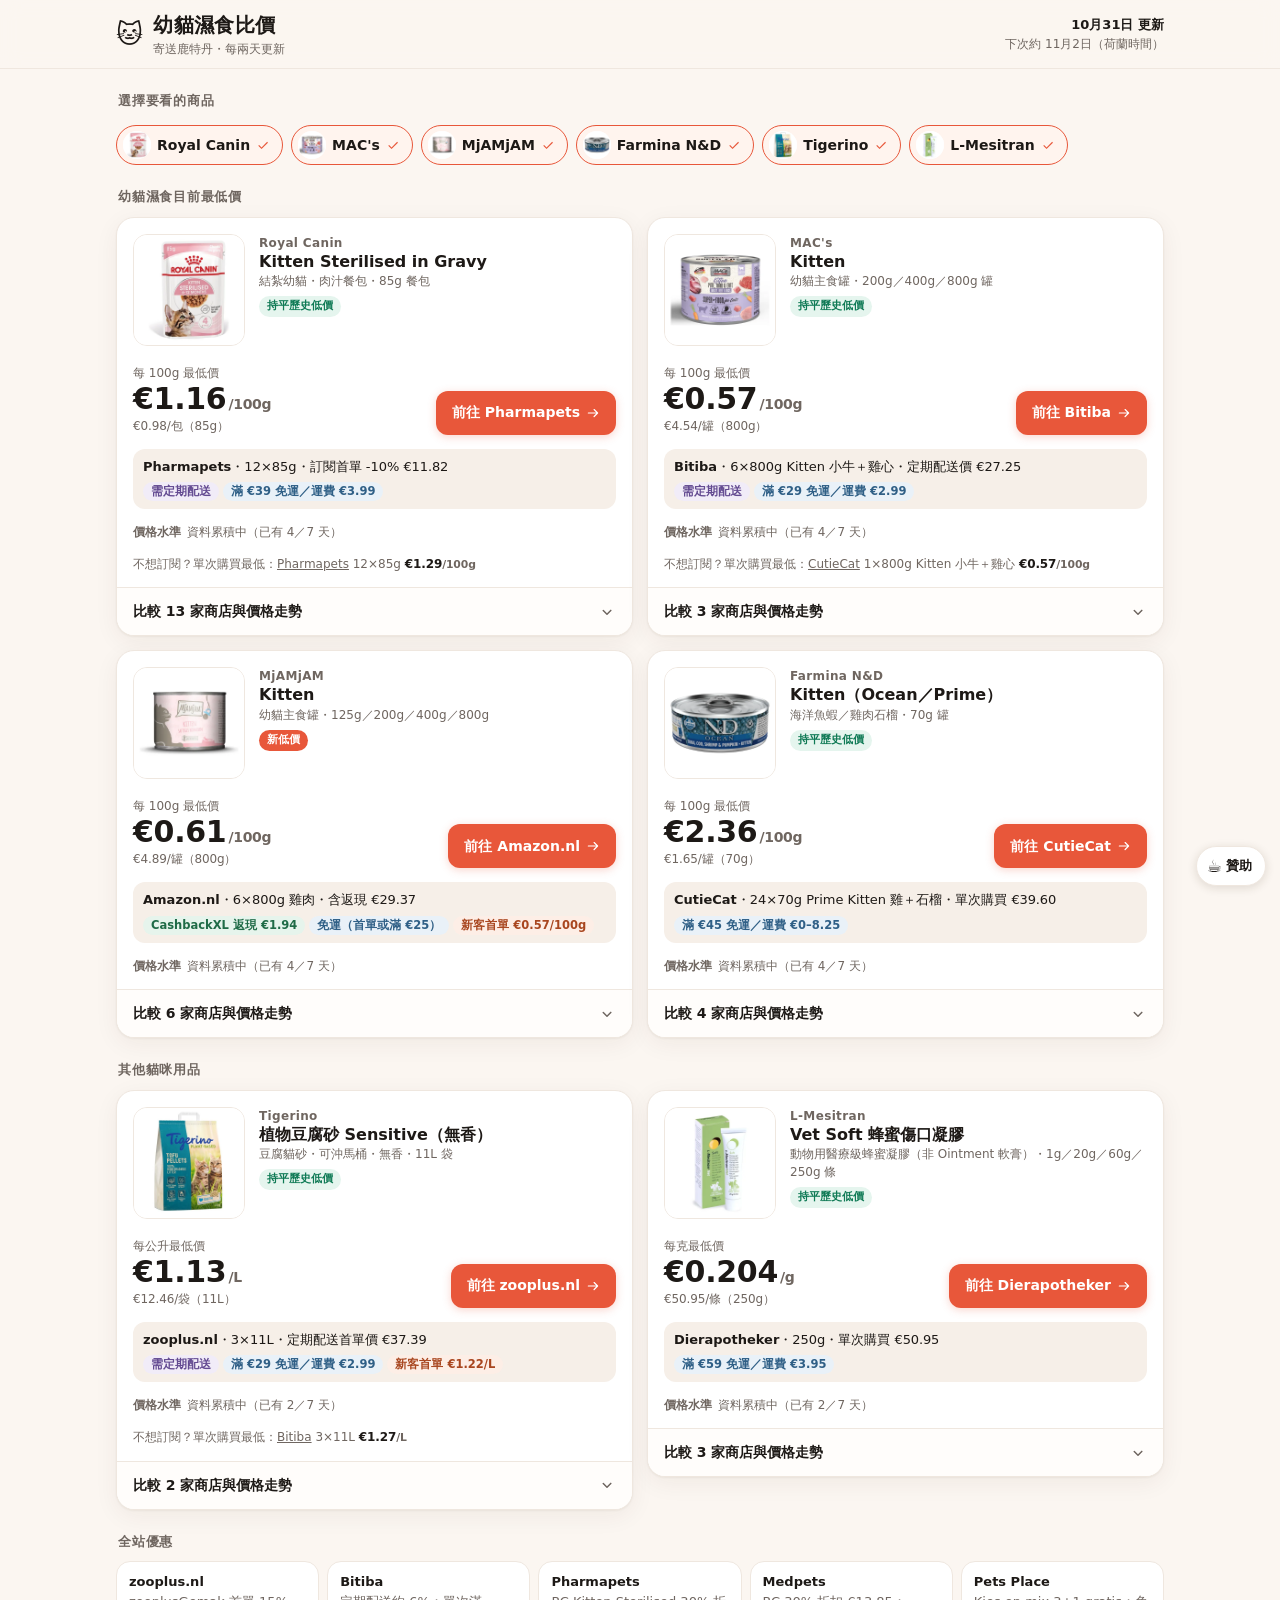
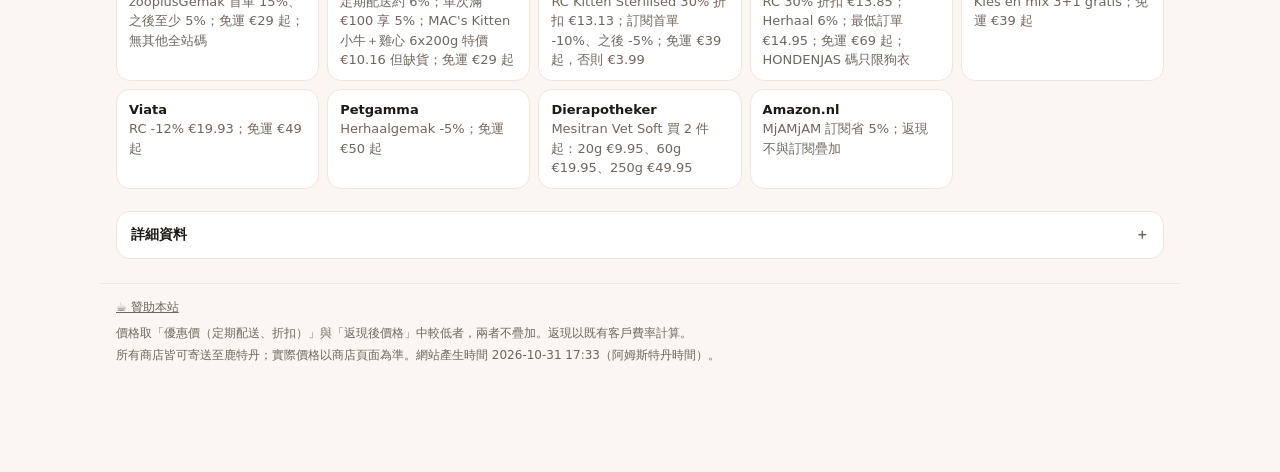
==== commit ee9a72ec: "新的主畫面圖示與 favicon（小貓＋罐頭）、manifest" ====
--- a/docs/index.html
+++ b/docs/index.html
@@ -8,8 +8,12 @@
   <meta name="130d71a55195f45" content="bb93932e8c13df0b96f4deea7f7178f3" />
 <meta name="description" content="追蹤荷蘭各大寵物網店的幼貓濕食價格，每兩天更新一次。最後更新：2026年10月31日">
 <meta name="theme-color" content="#fff7f2">
-<link rel="icon" href="data:image/svg+xml,<svg xmlns='http://www.w3.org/2000/svg' viewBox='0 0 100 100'><text y='.9em' font-size='90'>🐱</text></svg>">
-<link rel="stylesheet" href="assets/style.css?v=202610311720">
+<link rel="icon" type="image/png" sizes="32x32" href="favicon-32.png?v=2">
+<link rel="icon" href="favicon.ico?v=2" sizes="any">
+<link rel="apple-touch-icon" sizes="180x180" href="apple-touch-icon.png?v=2">
+<link rel="manifest" href="manifest.webmanifest?v=2">
+<meta name="apple-mobile-web-app-title" content="貓罐比價">
+<link rel="stylesheet" href="assets/style.css?v=202610311733">
 </head>
 <body>
 <header class="top">
@@ -21,7 +25,7 @@
 <main class="wrap" id="app"><noscript>請開啟 JavaScript 以檢視價格。</noscript></main>
 <footer class="wrap foot" id="foot"></footer>
 <a class="fab" href="https://donate.stripe.com/14A28q0Hk2EweXg6pc1wY00" target="_blank" rel="noopener" title="本站免費，喜歡的話可以請我喝杯咖啡" aria-label="贊助本站，請我喝杯咖啡（另開新視窗）"><span aria-hidden="true">☕</span><span class="fab-lbl">贊助</span></a>
-<script id="site-data" type="application/json">{"title":"幼貓濕食比價","updated":"2026-10-31","updated_zh":"2026年10月31日","next_zh":"11月2日","generated_zh":"2026-10-31 17:20","location":"鹿特丹","feedback_url":"","products":[{"id":"rc_kitten_sterilised_gravy","brand":"Royal Canin","name":"Kitten Sterilised in Gravy","desc":"結紮幼貓・肉汁餐包","pack":"85g 餐包","unit_word":"包","base":"100g","group":"food","image":"assets/products/rc_kitten_sterilised_gravy.webp","date":"2026-10-31","best":{"shop":"Pharmapets","variant":"12x85g","units":12,"unit_g":85,"list_price":13.13,"price":11.82,"unit":0.985,"per100g":1.159,"pb":1.159,"size":"85g","basis":"訂閱首單 -10%","autoship":true,"one_time_unit":1.094,"one_time_per100g":1.287,"one_time_pb":1.287,"conditions":["滿 €39 免運・運費 €3.99","需訂閱定期配送"],"tags":[{"k":"sub","t":"需定期配送"},{"k":"ship","t":"滿 €39 免運／運費 €3.99"}],"new_customer":null,"in_stock":true,"verified":true,"status":"verified","url":"https://www.pharmapets.nl/royal-canin-kitten-sterilised-12x-85gr.html","detail":"30% 折扣（原價 €18.75）；curl 403，WebFetch 讀取成功；訂閱首單 -10%（上限 €15）、之後 -5% 由官方 /abonnement 頁確認"},"one_time_best":{"shop":"Pharmapets","variant":"12x85g","unit":1.094,"unit_g":85,"url":"https://www.pharmapets.nl/royal-canin-kitten-sterilised-12x-85gr.html","per100g":1.287,"pb":1.287},"badge":{"kind":"at_low","text":"持平歷史低價"},"level":{"status":"collecting","n":4,"need":7},"history":[{"date":"2026-10-25","unit":1.319,"per100g":1.552,"pb":1.552,"one_time_unit":1.402},{"date":"2026-10-27","unit":1.083,"per100g":1.275,"pb":1.275,"one_time_unit":1.116},{"date":"2026-10-30","unit":0.985,"per100g":1.159,"pb":1.159,"one_time_unit":1.094},{"date":"2026-10-31","unit":0.985,"per100g":1.159,"pb":1.159,"one_time_unit":1.094}],"offers":[{"shop":"Pharmapets","variant":"12x85g","units":12,"unit_g":85,"list_price":13.13,"price":11.82,"unit":0.985,"per100g":1.159,"pb":1.159,"size":"85g","basis":"訂閱首單 -10%","autoship":true,"one_time_unit":1.094,"one_time_per100g":1.287,"one_time_pb":1.287,"conditions":["滿 €39 免運・運費 €3.99","需訂閱定期配送"],"tags":[{"k":"sub","t":"需定期配送"},{"k":"ship","t":"滿 €39 免運／運費 €3.99"}],"new_customer":null,"in_stock":true,"verified":true,"status":"verified","url":"https://www.pharmapets.nl/royal-canin-kitten-sterilised-12x-85gr.html","detail":"30% 折扣（原價 €18.75）；curl 403，WebFetch 讀取成功；訂閱首單 -10%（上限 €15）、之後 -5% 由官方 /abonnement 頁確認"},{"shop":"Medpets","variant":"12x85g","units":12,"unit_g":85,"list_price":13.85,"price":13.0,"unit":1.083,"per100g":1.275,"pb":1.275,"size":"85g","basis":"定期訂購價","autoship":true,"one_time_unit":1.116,"one_time_per100g":1.313,"one_time_pb":1.313,"conditions":["滿 €69 免運・運費 €3.95・最低訂單 €14.95","需訂閱定期配送"],"tags":[{"k":"sub","t":"需定期配送"},{"k":"ship","t":"滿 €69 免運／運費 €3.95"},{"k":"cond","t":"最低消費 €14.95"}],"new_customer":null,"in_stock":true,"verified":true,"status":"verified","url":"https://www.medpets.nl/royal-canin-kitten-sterilised-gravy-maaltijdzakje","detail":"30% 折扣（原價約 €19.79）"},{"shop":"Pets Place","variant":"12x85g","units":12,"unit_g":85,"list_price":19.95,"price":14.96,"unit":1.247,"per100g":1.467,"pb":1.467,"size":"85g","basis":"Kies en mix 3+1 gratis","autoship":false,"one_time_unit":null,"one_time_per100g":null,"one_time_pb":null,"conditions":["滿 €39 免運"],"tags":[{"k":"ship","t":"滿 €39 免運"}],"new_customer":null,"in_stock":true,"verified":true,"status":"verified","url":"https://www.petsplace.nl/royal-canin-kitten-sterilised-gravy-kitten-kattenvoer-9003579007129-pps","detail":"Kies en mix 3+1 gratis；3+1 = 4 盒以上 25% 折扣；4 盒 €59.85 已過免運門檻 €39"},{"shop":"zooplus.nl","variant":"48x85g","units":48,"unit_g":85,"list_price":76.49,"price":65.02,"unit":1.355,"per100g":1.594,"pb":1.594,"size":"85g","basis":"定期配送首單價","autoship":true,"one_time_unit":1.576,"one_time_per100g":1.854,"one_time_pb":1.854,"conditions":["滿 €29 免運・運費 €2.99","需訂閱定期配送"],"tags":[{"k":"sub","t":"需定期配送"},{"k":"ship","t":"滿 €29 免運／運費 €2.99"}],"new_customer":{"portal":"CashbackXL","rate_pct":10.0,"unit":1.462,"price":70.17,"per100g":1.72,"pb":1.72},"in_stock":true,"verified":true,"status":"verified","url":"https://www.zooplus.nl/shop/katten/kattenvoer_blik/royal_canin/kitten/1200123","detail":""},{"shop":"Petgamma","variant":"12x85g","units":12,"unit_g":85,"list_price":17.55,"price":16.67,"unit":1.389,"per100g":1.634,"pb":1.634,"size":"85g","basis":"定期配送價","autoship":true,"one_time_unit":1.402,"one_time_per100g":1.649,"one_time_pb":1.649,"conditions":["滿 €50 免運","需訂閱定期配送"],"tags":[{"k":"sub","t":"需定期配送"},{"k":"ship","t":"滿 €50 免運"}],"new_customer":null,"in_stock":true,"verified":true,"status":"verified","url":"https://www.petgamma.com/nl/p/12x-kitten-sterilised-gravy-kattenvoer-nat-85-gr","detail":"curl 403，WebFetch 讀取成功"},{"shop":"zooplus.nl","variant":"24x85g","units":24,"unit_g":85,"list_price":39.49,"price":33.57,"unit":1.399,"per100g":1.646,"pb":1.646,"size":"85g","basis":"定期配送首單價","autoship":true,"one_time_unit":1.628,"one_time_per100g":1.915,"one_time_pb":1.915,"conditions":["滿 €29 免運・運費 €2.99","需訂閱定期配送"],"tags":[{"k":"sub","t":"需定期配送"},{"k":"ship","t":"滿 €29 免運／運費 €2.99"}],"new_customer":{"portal":"CashbackXL","rate_pct":10.0,"unit":1.51,"price":36.23,"per100g":1.776,"pb":1.776},"in_stock":true,"verified":true,"status":"verified","url":"https://www.zooplus.nl/shop/katten/kattenvoer_blik/royal_canin/kitten/1200123","detail":""},{"shop":"zooplus.nl","variant":"12x85g","units":12,"unit_g":85,"list_price":19.79,"price":16.82,"unit":1.402,"per100g":1.649,"pb":1.649,"size":"85g","basis":"定期配送首單價","autoship":true,"one_time_unit":1.631,"one_time_per100g":1.919,"one_time_pb":1.919,"conditions":["滿 €29 免運・運費 €2.99","需訂閱定期配送"],"tags":[{"k":"sub","t":"需定期配送"},{"k":"ship","t":"滿 €29 免運／運費 €2.99"}],"new_customer":{"portal":"CashbackXL","rate_pct":10.0,"unit":1.512,"price":18.15,"per100g":1.779,"pb":1.779},"in_stock":true,"verified":true,"status":"verified","url":"https://www.zooplus.nl/shop/katten/kattenvoer_blik/royal_canin/kitten/1200123","detail":""},{"shop":"Bitiba","variant":"48x85g","units":48,"unit_g":85,"list_price":73.69,"price":69.27,"unit":1.443,"per100g":1.698,"pb":1.698,"size":"85g","basis":"定期配送價","autoship":true,"one_time_unit":1.535,"one_time_per100g":1.806,"one_time_pb":1.806,"conditions":["滿 €29 免運・運費 €2.99","需訂閱定期配送"],"tags":[{"k":"sub","t":"需定期配送"},{"k":"ship","t":"滿 €29 免運／運費 €2.99"}],"new_customer":null,"in_stock":true,"verified":true,"status":"verified","url":"https://www.bitiba.nl/shop/katten/kattenvoer_blik/royal_canin/kitten/1200128","detail":""},{"shop":"Bitiba","variant":"24x85g","units":24,"unit_g":85,"list_price":37.29,"price":35.05,"unit":1.46,"per100g":1.718,"pb":1.718,"size":"85g","basis":"定期配送價","autoship":true,"one_time_unit":1.554,"one_time_per100g":1.828,"one_time_pb":1.828,"conditions":["滿 €29 免運・運費 €2.99","需訂閱定期配送"],"tags":[{"k":"sub","t":"需定期配送"},{"k":"ship","t":"滿 €29 免運／運費 €2.99"}],"new_customer":null,"in_stock":true,"verified":true,"status":"verified","url":"https://www.bitiba.nl/shop/katten/kattenvoer_blik/royal_canin/kitten/1200128","detail":""},{"shop":"Bitiba","variant":"12x85g","units":12,"unit_g":85,"list_price":18.99,"price":17.85,"unit":1.488,"per100g":1.75,"pb":1.75,"size":"85g","basis":"定期配送價","autoship":true,"one_time_unit":1.582,"one_time_per100g":1.861,"one_time_pb":1.861,"conditions":["滿 €29 免運・運費 €2.99","需訂閱定期配送"],"tags":[{"k":"sub","t":"需定期配送"},{"k":"ship","t":"滿 €29 免運／運費 €2.99"}],"new_customer":null,"in_stock":true,"verified":true,"status":"verified","url":"https://www.bitiba.nl/shop/katten/kattenvoer_blik/royal_canin/kitten/1200128","detail":""},{"shop":"Brekz","variant":"48x85g","units":48,"unit_g":85,"list_price":76.35,"price":76.35,"unit":1.591,"per100g":1.871,"pb":1.871,"size":"85g","basis":"單次購買","autoship":false,"one_time_unit":null,"one_time_per100g":null,"one_time_pb":null,"conditions":["滿 €35 免運"],"tags":[{"k":"ship","t":"滿 €35 免運"}],"new_customer":null,"in_stock":true,"verified":true,"status":"verified","url":"https://www.brekz.nl/royal-canin-nat-kattenvoer/royal-canin-kitten-sterilised-in-gravy-natvoer-kat-85-g.html","detail":""},{"shop":"Brekz","variant":"24x85g","units":24,"unit_g":85,"list_price":39.19,"price":39.19,"unit":1.633,"per100g":1.921,"pb":1.921,"size":"85g","basis":"單次購買","autoship":false,"one_time_unit":null,"one_time_per100g":null,"one_time_pb":null,"conditions":["滿 €35 免運"],"tags":[{"k":"ship","t":"滿 €35 免運"}],"new_customer":null,"in_stock":true,"verified":true,"status":"verified","url":"https://www.brekz.nl/royal-canin-nat-kattenvoer/royal-canin-kitten-sterilised-in-gravy-natvoer-kat-85-g.html","detail":""},{"shop":"Viata","variant":"12x85g","units":12,"unit_g":85,"list_price":19.93,"price":19.93,"unit":1.661,"per100g":1.954,"pb":1.954,"size":"85g","basis":"單次購買","autoship":false,"one_time_unit":null,"one_time_per100g":null,"one_time_pb":null,"conditions":["滿 €49 免運"],"tags":[{"k":"ship","t":"滿 €49 免運"}],"new_customer":null,"in_stock":true,"verified":true,"status":"verified","url":"https://www.viata.nl/royal-canin-feline-sterilised-kitten-versheidszakjes-12x85-g-nl","detail":"-12%（原價 €22.75）；curl 403，WebFetch 讀取成功"},{"shop":"Brekz","variant":"12x85g","units":12,"unit_g":85,"list_price":19.99,"price":19.99,"unit":1.666,"per100g":1.96,"pb":1.96,"size":"85g","basis":"單次購買","autoship":false,"one_time_unit":null,"one_time_per100g":null,"one_time_pb":null,"conditions":["滿 €35 免運"],"tags":[{"k":"ship","t":"滿 €35 免運"}],"new_customer":null,"in_stock":true,"verified":true,"status":"verified","url":"https://www.brekz.nl/royal-canin-nat-kattenvoer/royal-canin-kitten-sterilised-in-gravy-natvoer-kat-85-g.html","detail":""},{"shop":"Intratuin","variant":"12x85g","units":12,"unit_g":85,"list_price":19.99,"price":19.99,"unit":1.666,"per100g":1.96,"pb":1.96,"size":"85g","basis":"單次購買","autoship":false,"one_time_unit":null,"one_time_per100g":null,"one_time_pb":null,"conditions":["滿 €40 免運・運費 €4.95"],"tags":[{"k":"ship","t":"滿 €40 免運／運費 €4.95"}],"new_customer":null,"in_stock":true,"verified":true,"status":"verified","url":"https://www.intratuin.nl/royal-canin-kattenvoer-in-saus-gesteriliseerde-kittens-85-g-12-stuks.html","detail":""},{"shop":"Amazon.nl","variant":"48x85g","units":48,"unit_g":85,"list_price":87.67,"price":82.24,"unit":1.713,"per100g":2.016,"pb":2.016,"size":"85g","basis":"含返現","autoship":false,"one_time_unit":null,"one_time_per100g":null,"one_time_pb":null,"conditions":["免運","經 CashbackXL 返現 €5.43"],"tags":[{"k":"cash","t":"CashbackXL 返現 €5.43"},{"k":"ship","t":"免運"}],"new_customer":{"portal":"CashbackXL","rate_pct":15.0,"unit":1.6,"price":76.8,"per100g":1.882,"pb":1.882},"in_stock":true,"verified":true,"status":"verified","url":"https://www.amazon.nl/s?k=royal+canin+kitten+sterilised+gravy","detail":""},{"shop":"Diebo","variant":"12x85g","units":12,"unit_g":85,"list_price":15.95,"price":20.9,"unit":1.742,"per100g":2.049,"pb":2.049,"size":"85g","basis":"含運費","autoship":false,"one_time_unit":null,"one_time_per100g":null,"one_time_pb":null,"conditions":["運費 €4.95"],"tags":[{"k":"ship","t":"運費 €4.95"}],"new_customer":null,"in_stock":true,"verified":true,"status":"verified","url":"https://www.diebo.nl/royal-canin-kattenvoer-kitten-sterilised-gravy-12-x-85-gr","detail":""},{"shop":"Amazon.nl","variant":"12x85g","units":12,"unit_g":85,"list_price":24.94,"price":23.39,"unit":1.949,"per100g":2.293,"pb":2.293,"size":"85g","basis":"含返現","autoship":false,"one_time_unit":null,"one_time_per100g":null,"one_time_pb":null,"conditions":["免運","經 CashbackXL 返現 €1.55"],"tags":[{"k":"cash","t":"CashbackXL 返現 €1.55"},{"k":"ship","t":"免運"}],"new_customer":{"portal":"CashbackXL","rate_pct":15.0,"unit":1.821,"price":21.85,"per100g":2.142,"pb":2.142},"in_stock":true,"verified":true,"status":"verified","url":"https://www.amazon.nl/s?k=royal+canin+kitten+sterilised+gravy","detail":""},{"shop":"Zoolini","variant":"12x85g","units":12,"unit_g":85,"list_price":23.49,"price":23.49,"unit":1.957,"per100g":2.303,"pb":2.303,"size":"85g","basis":"單次購買","autoship":false,"one_time_unit":null,"one_time_per100g":null,"one_time_pb":null,"conditions":["滿 €64.90 免運・運費 €6.90"],"tags":[{"k":"ship","t":"滿 €64.90 免運／運費 €6.90"}],"new_customer":null,"in_stock":true,"verified":true,"status":"verified","url":"https://www.zoolini.nl/royal-canin/kitten-sterilised-in-jelly-12x85g?sai=10231","detail":""},{"shop":"Zooveel","variant":"12x85g","units":12,"unit_g":85,"list_price":16.95,"price":24.15,"unit":2.012,"per100g":2.368,"pb":2.368,"size":"85g","basis":"含運費","autoship":false,"one_time_unit":null,"one_time_per100g":null,"one_time_pb":null,"conditions":["滿 €75 免運・運費 €7.20"],"tags":[{"k":"ship","t":"滿 €75 免運／運費 €7.20"}],"new_customer":null,"in_stock":true,"verified":true,"status":"verified","url":"https://www.zooveel.nl/kat/natvoer/royal-canin-kattenvoer-kitten-sterilised-gravy-12-x-85-gr","detail":""},{"shop":"bol.com（Plaza 賣家）","variant":"12x85g","units":12,"unit_g":85,"list_price":24.93,"price":24.93,"unit":2.078,"per100g":2.444,"pb":2.444,"size":"85g","basis":"單次購買","autoship":false,"one_time_unit":null,"one_time_per100g":null,"one_time_pb":null,"conditions":["依賣家而定"],"tags":[{"k":"ship","t":"依賣家而定"}],"new_customer":null,"in_stock":true,"verified":false,"status":"partly_verified","url":"https://www.bol.com/nl/nl/p/royal-canin-kitten-sterilised-gravy-kitten-kattenvoer-12x85-g/9300000064660027/","detail":"bol.com 商品頁 curl／WebFetch 皆 403（10/25 起每次都擋）；價格只取自 kieskeurig"},{"shop":"Newpharma","variant":"12x85g","units":12,"unit_g":85,"list_price":18.49,"price":25.68,"unit":2.14,"per100g":2.518,"pb":2.518,"size":"85g","basis":"含運費","autoship":false,"one_time_unit":null,"one_time_per100g":null,"one_time_pb":null,"conditions":["運費 €7.19"],"tags":[{"k":"ship","t":"運費 €7.19"}],"new_customer":null,"in_stock":true,"verified":false,"status":"partly_verified","url":"https://www.kieskeurig.nl/","detail":"只取自 kieskeurig（€18.49＋運費 €7.19）"}],"main_count":20,"shop_count":13,"mixed_sizes":false},{"id":"macs_kitten","brand":"MAC's","name":"Kitten","desc":"幼貓主食罐","pack":"200g／400g／800g 罐","unit_word":"罐","base":"100g","group":"food","image":"assets/products/macs_kitten.webp","date":"2026-10-31","best":{"shop":"Bitiba","variant":"6x800g Kitten 小牛＋雞心","units":6,"unit_g":800,"list_price":28.99,"price":27.25,"unit":4.542,"per100g":0.568,"pb":0.568,"size":"800g","basis":"定期配送價","autoship":true,"one_time_unit":4.832,"one_time_per100g":0.604,"one_time_pb":0.604,"conditions":["滿 €29 免運・運費 €2.99","需訂閱定期配送"],"tags":[{"k":"sub","t":"需定期配送"},{"k":"ship","t":"滿 €29 免運／運費 €2.99"}],"new_customer":null,"in_stock":true,"verified":true,"status":"verified","url":"https://www.bitiba.nl/shop/katten/kattenvoer_blik/macs/249562/579522","detail":""},"one_time_best":{"shop":"CutieCat","variant":"1x800g Kitten 小牛＋雞心","unit":4.55,"unit_g":800,"url":"https://cutiecat.nl/product/macs-kittenvoer-blikjes-800g/","per100g":0.569,"pb":0.569},"badge":{"kind":"at_low","text":"持平歷史低價"},"level":{"status":"collecting","n":4,"need":7},"history":[{"date":"2026-10-25","unit":2.708,"per100g":0.677,"pb":0.677,"one_time_unit":1.693},{"date":"2026-10-27","unit":4.542,"per100g":0.568,"pb":0.568,"one_time_unit":1.693},{"date":"2026-10-30","unit":4.542,"per100g":0.568,"pb":0.568,"one_time_unit":1.693},{"date":"2026-10-31","unit":4.542,"per100g":0.568,"pb":0.568,"one_time_unit":1.791}],"offers":[{"shop":"Bitiba","variant":"6x800g Kitten 小牛＋雞心","units":6,"unit_g":800,"list_price":28.99,"price":27.25,"unit":4.542,"per100g":0.568,"pb":0.568,"size":"800g","basis":"定期配送價","autoship":true,"one_time_unit":4.832,"one_time_per100g":0.604,"one_time_pb":0.604,"conditions":["滿 €29 免運・運費 €2.99","需訂閱定期配送"],"tags":[{"k":"sub","t":"需定期配送"},{"k":"ship","t":"滿 €29 免運／運費 €2.99"}],"new_customer":null,"in_stock":true,"verified":true,"status":"verified","url":"https://www.bitiba.nl/shop/katten/kattenvoer_blik/macs/249562/579522","detail":""},{"shop":"CutieCat","variant":"1x800g Kitten 小牛＋雞心","units":1,"unit_g":800,"list_price":4.55,"price":4.55,"unit":4.55,"per100g":0.569,"pb":0.569,"size":"800g","basis":"單次購買","autoship":false,"one_time_unit":null,"one_time_per100g":null,"one_time_pb":null,"conditions":["滿 €45 免運・運費 €0–8.25"],"tags":[{"k":"ship","t":"滿 €45 免運／運費 €0–8.25"}],"new_customer":null,"in_stock":true,"verified":true,"status":"verified","url":"https://cutiecat.nl/product/macs-kittenvoer-blikjes-800g/","detail":""},{"shop":"CutieCat","variant":"1x800g Kitten 火雞＋兔","units":1,"unit_g":800,"list_price":4.58,"price":4.58,"unit":4.58,"per100g":0.573,"pb":0.573,"size":"800g","basis":"單次購買","autoship":false,"one_time_unit":null,"one_time_per100g":null,"one_time_pb":null,"conditions":["滿 €45 免運・運費 €0–8.25"],"tags":[{"k":"ship","t":"滿 €45 免運／運費 €0–8.25"}],"new_customer":null,"in_stock":true,"verified":true,"status":"verified","url":"https://cutiecat.nl/product/macs-kittenvoer-blikjes-800g/","detail":""},{"shop":"CutieCat","variant":"1x800g Kitten 火雞／牛／鴨","units":1,"unit_g":800,"list_price":4.61,"price":4.61,"unit":4.61,"per100g":0.576,"pb":0.576,"size":"800g","basis":"單次購買","autoship":false,"one_time_unit":null,"one_time_per100g":null,"one_time_pb":null,"conditions":["滿 €45 免運・運費 €0–8.25"],"tags":[{"k":"ship","t":"滿 €45 免運／運費 €0–8.25"}],"new_customer":null,"in_stock":true,"verified":true,"status":"verified","url":"https://cutiecat.nl/product/macs-kittenvoer-blikjes-800g/","detail":""},{"shop":"CutieCat","variant":"1x400g Kitten 小牛＋雞心","units":1,"unit_g":400,"list_price":2.85,"price":2.85,"unit":2.85,"per100g":0.713,"pb":0.713,"size":"400g","basis":"單次購買","autoship":false,"one_time_unit":null,"one_time_per100g":null,"one_time_pb":null,"conditions":["滿 €45 免運・運費 €0–8.25"],"tags":[{"k":"ship","t":"滿 €45 免運／運費 €0–8.25"}],"new_customer":null,"in_stock":true,"verified":true,"status":"verified","url":"https://cutiecat.nl/product/macs-kittenvoer-blikjes-400g/","detail":""},{"shop":"CutieCat","variant":"1x400g Kitten 火雞＋兔","units":1,"unit_g":400,"list_price":3.01,"price":3.01,"unit":3.01,"per100g":0.752,"pb":0.752,"size":"400g","basis":"單次購買","autoship":false,"one_time_unit":null,"one_time_per100g":null,"one_time_pb":null,"conditions":["滿 €45 免運・運費 €0–8.25"],"tags":[{"k":"ship","t":"滿 €45 免運／運費 €0–8.25"}],"new_customer":null,"in_stock":true,"verified":true,"status":"verified","url":"https://cutiecat.nl/product/macs-kittenvoer-blikjes-800g/","detail":""},{"shop":"CutieCat","variant":"1x400g Kitten 火雞／牛／鴨","units":1,"unit_g":400,"list_price":3.07,"price":3.07,"unit":3.07,"per100g":0.767,"pb":0.767,"size":"400g","basis":"單次購買","autoship":false,"one_time_unit":null,"one_time_per100g":null,"one_time_pb":null,"conditions":["滿 €45 免運・運費 €0–8.25"],"tags":[{"k":"ship","t":"滿 €45 免運／運費 €0–8.25"}],"new_customer":null,"in_stock":true,"verified":true,"status":"verified","url":"https://cutiecat.nl/product/macs-kittenvoer-blikjes-800g/","detail":""},{"shop":"CutieCat","variant":"12x200g Kitten 小牛＋雞心","units":12,"unit_g":200,"list_price":21.49,"price":21.49,"unit":1.791,"per100g":0.895,"pb":0.895,"size":"200g","basis":"單次購買","autoship":false,"one_time_unit":null,"one_time_per100g":null,"one_time_pb":null,"conditions":["滿 €45 免運・運費 €0–8.25"],"tags":[{"k":"ship","t":"滿 €45 免運／運費 €0–8.25"}],"new_customer":null,"in_stock":true,"verified":true,"status":"verified","url":"https://cutiecat.nl/product/macs-kitten-natvoer-blikjes-200g/","detail":""},{"shop":"CutieCat","variant":"12x200g Kitten 火雞／牛／鴨","units":12,"unit_g":200,"list_price":21.49,"price":21.49,"unit":1.791,"per100g":0.895,"pb":0.895,"size":"200g","basis":"單次購買","autoship":false,"one_time_unit":null,"one_time_per100g":null,"one_time_pb":null,"conditions":["滿 €45 免運・運費 €0–8.25"],"tags":[{"k":"ship","t":"滿 €45 免運／運費 €0–8.25"}],"new_customer":null,"in_stock":true,"verified":true,"status":"verified","url":"https://cutiecat.nl/product/macs-kitten-natvoer-blikjes-200g/","detail":""},{"shop":"CutieCat","variant":"1x200g Kitten 小牛＋雞心","units":1,"unit_g":200,"list_price":1.88,"price":1.88,"unit":1.88,"per100g":0.94,"pb":0.94,"size":"200g","basis":"單次購買","autoship":false,"one_time_unit":null,"one_time_per100g":null,"one_time_pb":null,"conditions":["滿 €45 免運・運費 €0–8.25"],"tags":[{"k":"ship","t":"滿 €45 免運／運費 €0–8.25"}],"new_customer":null,"in_stock":true,"verified":true,"status":"verified","url":"https://cutiecat.nl/product/macs-kitten-natvoer-blikjes-200g/","detail":""},{"shop":"CutieCat","variant":"1x200g Kitten 火雞／牛／鴨","units":1,"unit_g":200,"list_price":1.88,"price":1.88,"unit":1.88,"per100g":0.94,"pb":0.94,"size":"200g","basis":"單次購買","autoship":false,"one_time_unit":null,"one_time_per100g":null,"one_time_pb":null,"conditions":["滿 €45 免運・運費 €0–8.25"],"tags":[{"k":"ship","t":"滿 €45 免運／運費 €0–8.25"}],"new_customer":null,"in_stock":true,"verified":true,"status":"verified","url":"https://cutiecat.nl/product/macs-kitten-natvoer-blikjes-200g/","detail":""},{"shop":"CutieCat","variant":"12x200g Kitten 火雞＋兔","units":12,"unit_g":200,"list_price":23.18,"price":23.18,"unit":1.932,"per100g":0.966,"pb":0.966,"size":"200g","basis":"單次購買","autoship":false,"one_time_unit":null,"one_time_per100g":null,"one_time_pb":null,"conditions":["滿 €45 免運・運費 €0–8.25"],"tags":[{"k":"ship","t":"滿 €45 免運／運費 €0–8.25"}],"new_customer":null,"in_stock":true,"verified":true,"status":"verified","url":"https://cutiecat.nl/product/macs-kitten-natvoer-blikjes-200g/","detail":""},{"shop":"Bitiba","variant":"6x200g Kitten","units":6,"unit_g":200,"list_price":12.49,"price":11.74,"unit":1.957,"per100g":0.978,"pb":0.978,"size":"200g","basis":"定期配送價","autoship":true,"one_time_unit":2.082,"one_time_per100g":1.041,"one_time_pb":1.041,"conditions":["滿 €29 免運・運費 €2.99","需訂閱定期配送"],"tags":[{"k":"sub","t":"需定期配送"},{"k":"ship","t":"滿 €29 免運／運費 €2.99"}],"new_customer":null,"in_stock":true,"verified":true,"status":"verified","url":"https://www.bitiba.nl/shop/katten/kattenvoer_blik/macs/249562/579519?variantId=579519.6","detail":""},{"shop":"Bitiba","variant":"6x200g Kitten 火雞＋兔","units":6,"unit_g":200,"list_price":12.49,"price":11.74,"unit":1.957,"per100g":0.978,"pb":0.978,"size":"200g","basis":"定期配送價","autoship":true,"one_time_unit":2.082,"one_time_per100g":1.041,"one_time_pb":1.041,"conditions":["滿 €29 免運・運費 €2.99","需訂閱定期配送"],"tags":[{"k":"sub","t":"需定期配送"},{"k":"ship","t":"滿 €29 免運／運費 €2.99"}],"new_customer":null,"in_stock":true,"verified":true,"status":"verified","url":"https://www.bitiba.nl/shop/katten/kattenvoer_blik/macs/249562/579519?variantId=579519.6","detail":""},{"shop":"CutieCat","variant":"1x200g Kitten 火雞＋兔","units":1,"unit_g":200,"list_price":2.02,"price":2.02,"unit":2.02,"per100g":1.01,"pb":1.01,"size":"200g","basis":"單次購買","autoship":false,"one_time_unit":null,"one_time_per100g":null,"one_time_pb":null,"conditions":["滿 €45 免運・運費 €0–8.25"],"tags":[{"k":"ship","t":"滿 €45 免運／運費 €0–8.25"}],"new_customer":null,"in_stock":true,"verified":true,"status":"verified","url":"https://cutiecat.nl/product/macs-kitten-natvoer-blikjes-200g/","detail":""},{"shop":"zooplus.nl","variant":"6x200g Kitten 火雞／牛／鴨","units":6,"unit_g":200,"list_price":12.49,"price":12.35,"unit":2.058,"per100g":1.029,"pb":1.029,"size":"200g","basis":"含返現","autoship":false,"one_time_unit":null,"one_time_per100g":null,"one_time_pb":null,"conditions":["滿 €29 免運・運費 €2.99","經 ShopBuddies 返現 €0.14"],"tags":[{"k":"cash","t":"ShopBuddies 返現 €0.14"},{"k":"ship","t":"滿 €29 免運／運費 €2.99"}],"new_customer":{"portal":"CashbackXL","rate_pct":10.0,"unit":1.91,"price":11.46,"per100g":0.955,"pb":0.955},"in_stock":true,"verified":true,"status":"verified","url":"https://www.zooplus.nl/shop/katten/kattenvoer_blik/macs_s/mac_s_blikken/444155","detail":""},{"shop":"zooplus.nl","variant":"6x200g Kitten 火雞＋兔","units":6,"unit_g":200,"list_price":12.49,"price":12.35,"unit":2.058,"per100g":1.029,"pb":1.029,"size":"200g","basis":"含返現","autoship":false,"one_time_unit":null,"one_time_per100g":null,"one_time_pb":null,"conditions":["滿 €29 免運・運費 €2.99","經 ShopBuddies 返現 €0.14"],"tags":[{"k":"cash","t":"ShopBuddies 返現 €0.14"},{"k":"ship","t":"滿 €29 免運／運費 €2.99"}],"new_customer":{"portal":"CashbackXL","rate_pct":10.0,"unit":1.91,"price":11.46,"per100g":0.955,"pb":0.955},"in_stock":true,"verified":true,"status":"verified","url":"https://www.zooplus.nl/shop/katten/kattenvoer_blik/macs_s/mac_s_blikken/444155","detail":""},{"shop":"Bitiba","variant":"6x400g Kitten 小牛＋雞心","units":6,"unit_g":400,"list_price":17.29,"price":16.25,"unit":2.708,"per100g":0.677,"pb":0.677,"size":"400g","basis":"定期配送價","autoship":true,"one_time_unit":2.882,"one_time_per100g":0.721,"one_time_pb":0.721,"conditions":["滿 €29 免運・運費 €2.99","需訂閱定期配送"],"tags":[{"k":"sub","t":"需定期配送"},{"k":"ship","t":"滿 €29 免運／運費 €2.99"}],"new_customer":null,"in_stock":false,"verified":true,"status":"verified","url":"https://www.bitiba.nl/shop/katten/kattenvoer_blik/macs/249562/579518","detail":"10/31 缺貨"},{"shop":"zooplus.nl","variant":"6x400g Kitten 小牛＋雞心","units":6,"unit_g":400,"list_price":17.29,"price":17.1,"unit":2.85,"per100g":0.713,"pb":0.713,"size":"400g","basis":"含返現","autoship":false,"one_time_unit":null,"one_time_per100g":null,"one_time_pb":null,"conditions":["滿 €29 免運・運費 €2.99","經 ShopBuddies 返現 €0.19"],"tags":[{"k":"cash","t":"ShopBuddies 返現 €0.19"},{"k":"ship","t":"滿 €29 免運／運費 €2.99"}],"new_customer":{"portal":"CashbackXL","rate_pct":10.0,"unit":2.643,"price":15.86,"per100g":0.661,"pb":0.661},"in_stock":false,"verified":true,"status":"verified","url":"https://www.zooplus.nl/shop/katten/kattenvoer_blik/macs_s/mac_s_blikken/444159","detail":"10/31 缺貨"},{"shop":"Bitiba","variant":"6x400g Kitten 火雞／牛／鴨","units":6,"unit_g":400,"list_price":18.19,"price":17.1,"unit":2.85,"per100g":0.713,"pb":0.713,"size":"400g","basis":"定期配送價","autoship":true,"one_time_unit":3.032,"one_time_per100g":0.758,"one_time_pb":0.758,"conditions":["滿 €29 免運・運費 €2.99","需訂閱定期配送"],"tags":[{"k":"sub","t":"需定期配送"},{"k":"ship","t":"滿 €29 免運／運費 €2.99"}],"new_customer":null,"in_stock":false,"verified":true,"status":"verified","url":"https://www.bitiba.nl/shop/katten/kattenvoer_blik/macs/249562/579518","detail":"10/31 缺貨"},{"shop":"zooplus.nl","variant":"6x400g Kitten 火雞／牛／鴨","units":6,"unit_g":400,"list_price":18.19,"price":17.99,"unit":2.998,"per100g":0.75,"pb":0.75,"size":"400g","basis":"含返現","autoship":false,"one_time_unit":null,"one_time_per100g":null,"one_time_pb":null,"conditions":["滿 €29 免運・運費 €2.99","經 ShopBuddies 返現 €0.20"],"tags":[{"k":"cash","t":"ShopBuddies 返現 €0.20"},{"k":"ship","t":"滿 €29 免運／運費 €2.99"}],"new_customer":{"portal":"CashbackXL","rate_pct":10.0,"unit":2.782,"price":16.69,"per100g":0.696,"pb":0.696},"in_stock":false,"verified":true,"status":"verified","url":"https://www.zooplus.nl/shop/katten/kattenvoer_blik/macs_s/mac_s_blikken/444159","detail":"10/31 缺貨"},{"shop":"Bitiba","variant":"6x400g Kitten 火雞＋兔","units":6,"unit_g":400,"list_price":19.79,"price":18.6,"unit":3.1,"per100g":0.775,"pb":0.775,"size":"400g","basis":"定期配送價","autoship":true,"one_time_unit":3.298,"one_time_per100g":0.825,"one_time_pb":0.825,"conditions":["滿 €29 免運・運費 €2.99","需訂閱定期配送"],"tags":[{"k":"sub","t":"需定期配送"},{"k":"ship","t":"滿 €29 免運／運費 €2.99"}],"new_customer":null,"in_stock":false,"verified":true,"status":"verified","url":"https://www.bitiba.nl/shop/katten/kattenvoer_blik/macs/249562/579518","detail":"10/31 頁面價 €19.79，缺貨"},{"shop":"zooplus.nl","variant":"6x400g Kitten 火雞＋兔","units":6,"unit_g":400,"list_price":19.79,"price":19.57,"unit":3.262,"per100g":0.815,"pb":0.815,"size":"400g","basis":"含返現","autoship":false,"one_time_unit":null,"one_time_per100g":null,"one_time_pb":null,"conditions":["滿 €29 免運・運費 €2.99","經 ShopBuddies 返現 €0.22"],"tags":[{"k":"cash","t":"ShopBuddies 返現 €0.22"},{"k":"ship","t":"滿 €29 免運／運費 €2.99"}],"new_customer":{"portal":"CashbackXL","rate_pct":10.0,"unit":3.025,"price":18.15,"per100g":0.756,"pb":0.756},"in_stock":false,"verified":true,"status":"verified","url":"https://www.zooplus.nl/shop/katten/kattenvoer_blik/macs_s/mac_s_blikken/444159","detail":"10/31 頁面價 €19.79，缺貨"},{"shop":"Bitiba","variant":"6x200g Kitten 小牛＋雞心","units":6,"unit_g":200,"list_price":11.29,"price":10.16,"unit":1.693,"per100g":0.847,"pb":0.847,"size":"200g","basis":"購物車折扣","autoship":false,"one_time_unit":null,"one_time_per100g":null,"one_time_pb":null,"conditions":["滿 €29 免運・運費 €2.99"],"tags":[{"k":"ship","t":"滿 €29 免運／運費 €2.99"}],"new_customer":null,"in_stock":false,"verified":true,"status":"verified","url":"https://www.bitiba.nl/shop/katten/kattenvoer_blik/macs/249562/579519?variantId=579519.6","detail":"特價；特價 €10.16 但 10/31 缺貨"},{"shop":"zooplus.nl","variant":"6x200g Kitten 小牛＋雞心","units":6,"unit_g":200,"list_price":11.29,"price":11.17,"unit":1.862,"per100g":0.931,"pb":0.931,"size":"200g","basis":"含返現","autoship":false,"one_time_unit":null,"one_time_per100g":null,"one_time_pb":null,"conditions":["滿 €29 免運・運費 €2.99","經 ShopBuddies 返現 €0.12"],"tags":[{"k":"cash","t":"ShopBuddies 返現 €0.12"},{"k":"ship","t":"滿 €29 免運／運費 €2.99"}],"new_customer":{"portal":"CashbackXL","rate_pct":10.0,"unit":1.727,"price":10.36,"per100g":0.864,"pb":0.864},"in_stock":false,"verified":true,"status":"verified","url":"https://www.zooplus.nl/shop/katten/kattenvoer_blik/macs_s/mac_s_blikken/444155","detail":"10/31 缺貨"},{"shop":"zooplus.nl","variant":"12x100g 餐包 Kitten 牛＋禽","units":12,"unit_g":100,"list_price":18.19,"price":17.99,"unit":1.499,"per100g":1.499,"pb":1.499,"size":"100g","basis":"含返現","autoship":false,"one_time_unit":null,"one_time_per100g":null,"one_time_pb":null,"conditions":["滿 €29 免運・運費 €2.99","經 ShopBuddies 返現 €0.20"],"tags":[{"k":"cash","t":"ShopBuddies 返現 €0.20"},{"k":"ship","t":"滿 €29 免運／運費 €2.99"}],"new_customer":{"portal":"CashbackXL","rate_pct":10.0,"unit":1.391,"price":16.69,"per100g":1.391,"pb":1.391},"in_stock":false,"verified":true,"status":"verified","url":"https://www.zooplus.nl/shop/katten/kattenvoer_blik/macs_s/2654540","detail":""}],"main_count":17,"shop_count":3,"mixed_sizes":true},{"id":"mjamjam_kitten","brand":"MjAMjAM","name":"Kitten","desc":"幼貓主食罐","pack":"125g／200g／400g／800g","unit_word":"罐","base":"100g","group":"food","image":"assets/products/mjamjam_kitten.webp","date":"2026-10-31","best":{"shop":"Amazon.nl","variant":"6x800g 雞肉","units":6,"unit_g":800,"list_price":31.31,"price":29.37,"unit":4.895,"per100g":0.612,"pb":0.612,"size":"800g","basis":"含返現","autoship":false,"one_time_unit":null,"one_time_per100g":null,"one_time_pb":null,"conditions":["Amazon 出售並出貨；免運","經 CashbackXL 返現 €1.94"],"tags":[{"k":"cash","t":"CashbackXL 返現 €1.94"},{"k":"ship","t":"免運（首單或滿 €25）"}],"new_customer":{"portal":"CashbackXL","rate_pct":15.0,"unit":4.572,"price":27.43,"per100g":0.572,"pb":0.572},"in_stock":true,"verified":true,"status":"verified","url":"https://www.amazon.nl/dp/B087MKL24X","detail":"10/31 同商品頁新列入的雞肉口味（Amazon 出售並出貨）"},"one_time_best":null,"badge":{"kind":"new_low","text":"新低價","prev":0.617},"level":{"status":"collecting","n":4,"need":7},"history":[{"date":"2026-10-25","unit":2.113,"per100g":1.057,"pb":1.057,"one_time_unit":2.248},{"date":"2026-10-27","unit":1.895,"per100g":0.948,"pb":0.948,"one_time_unit":2.016},{"date":"2026-10-30","unit":4.933,"per100g":0.617,"pb":0.617,"one_time_unit":2.049},{"date":"2026-10-31","unit":4.895,"per100g":0.612,"pb":0.612,"one_time_unit":2.049}],"offers":[{"shop":"Amazon.nl","variant":"6x800g 雞肉","units":6,"unit_g":800,"list_price":31.31,"price":29.37,"unit":4.895,"per100g":0.612,"pb":0.612,"size":"800g","basis":"含返現","autoship":false,"one_time_unit":null,"one_time_per100g":null,"one_time_pb":null,"conditions":["Amazon 出售並出貨；免運","經 CashbackXL 返現 €1.94"],"tags":[{"k":"cash","t":"CashbackXL 返現 €1.94"},{"k":"ship","t":"免運（首單或滿 €25）"}],"new_customer":{"portal":"CashbackXL","rate_pct":15.0,"unit":4.572,"price":27.43,"per100g":0.572,"pb":0.572},"in_stock":true,"verified":true,"status":"verified","url":"https://www.amazon.nl/dp/B087MKL24X","detail":"10/31 同商品頁新列入的雞肉口味（Amazon 出售並出貨）"},{"shop":"Amazon.nl","variant":"6x800g 火雞","units":6,"unit_g":800,"list_price":31.56,"price":29.6,"unit":4.933,"per100g":0.617,"pb":0.617,"size":"800g","basis":"含返現","autoship":false,"one_time_unit":null,"one_time_per100g":null,"one_time_pb":null,"conditions":["Amazon 出售並出貨；免運","經 CashbackXL 返現 €1.96"],"tags":[{"k":"cash","t":"CashbackXL 返現 €1.96"},{"k":"ship","t":"免運（首單或滿 €25）"}],"new_customer":{"portal":"CashbackXL","rate_pct":15.0,"unit":4.608,"price":27.65,"per100g":0.576,"pb":0.576},"in_stock":true,"verified":true,"status":"verified","url":"https://www.amazon.nl/dp/B0BMQFQ836","detail":""},{"shop":"Bitiba","variant":"24x800g 小牛肉","units":24,"unit_g":800,"list_price":126.99,"price":119.37,"unit":4.974,"per100g":0.622,"pb":0.622,"size":"800g","basis":"定期配送價","autoship":true,"one_time_unit":5.291,"one_time_per100g":0.661,"one_time_pb":0.661,"conditions":["滿 €29 免運・運費 €2.99","需訂閱定期配送"],"tags":[{"k":"sub","t":"需定期配送"},{"k":"ship","t":"滿 €29 免運／運費 €2.99"}],"new_customer":null,"in_stock":true,"verified":true,"status":"verified","url":"https://www.bitiba.nl/shop/katten/kattenvoer_blik/mjamjam/1750485","detail":""},{"shop":"Bitiba","variant":"24x800g 雞肉","units":24,"unit_g":800,"list_price":126.99,"price":119.37,"unit":4.974,"per100g":0.622,"pb":0.622,"size":"800g","basis":"定期配送價","autoship":true,"one_time_unit":5.291,"one_time_per100g":0.661,"one_time_pb":0.661,"conditions":["滿 €29 免運・運費 €2.99","需訂閱定期配送"],"tags":[{"k":"sub","t":"需定期配送"},{"k":"ship","t":"滿 €29 免運／運費 €2.99"}],"new_customer":null,"in_stock":true,"verified":true,"status":"verified","url":"https://www.bitiba.nl/shop/katten/kattenvoer_blik/mjamjam/1750485","detail":""},{"shop":"Amazon.nl","variant":"6x800g 小牛肉","units":6,"unit_g":800,"list_price":32.49,"price":30.48,"unit":5.08,"per100g":0.635,"pb":0.635,"size":"800g","basis":"含返現","autoship":false,"one_time_unit":null,"one_time_per100g":null,"one_time_pb":null,"conditions":["Amazon 出售並出貨；免運","經 CashbackXL 返現 €2.01"],"tags":[{"k":"cash","t":"CashbackXL 返現 €2.01"},{"k":"ship","t":"免運（首單或滿 €25）"}],"new_customer":{"portal":"CashbackXL","rate_pct":15.0,"unit":4.743,"price":28.46,"per100g":0.593,"pb":0.593},"in_stock":true,"verified":true,"status":"verified","url":"https://www.amazon.nl/dp/B08MM2L42D","detail":""},{"shop":"Bitiba","variant":"6x800g 小牛肉","units":6,"unit_g":800,"list_price":32.49,"price":30.54,"unit":5.09,"per100g":0.636,"pb":0.636,"size":"800g","basis":"定期配送價","autoship":true,"one_time_unit":5.415,"one_time_per100g":0.677,"one_time_pb":0.677,"conditions":["滿 €29 免運・運費 €2.99","需訂閱定期配送"],"tags":[{"k":"sub","t":"需定期配送"},{"k":"ship","t":"滿 €29 免運／運費 €2.99"}],"new_customer":null,"in_stock":true,"verified":true,"status":"verified","url":"https://www.bitiba.nl/shop/katten/kattenvoer_blik/mjamjam/1750485","detail":""},{"shop":"Bitiba","variant":"6x800g 雞肉","units":6,"unit_g":800,"list_price":32.49,"price":30.54,"unit":5.09,"per100g":0.636,"pb":0.636,"size":"800g","basis":"定期配送價","autoship":true,"one_time_unit":5.415,"one_time_per100g":0.677,"one_time_pb":0.677,"conditions":["滿 €29 免運・運費 €2.99","需訂閱定期配送"],"tags":[{"k":"sub","t":"需定期配送"},{"k":"ship","t":"滿 €29 免運／運費 €2.99"}],"new_customer":null,"in_stock":true,"verified":true,"status":"verified","url":"https://www.bitiba.nl/shop/katten/kattenvoer_blik/mjamjam/1750485","detail":""},{"shop":"zooplus.nl","variant":"24x800g 小牛肉","units":24,"unit_g":800,"list_price":127.99,"price":126.58,"unit":5.274,"per100g":0.659,"pb":0.659,"size":"800g","basis":"含返現","autoship":false,"one_time_unit":null,"one_time_per100g":null,"one_time_pb":null,"conditions":["滿 €29 免運・運費 €2.99","經 ShopBuddies 返現 €1.41"],"tags":[{"k":"cash","t":"ShopBuddies 返現 €1.41"},{"k":"ship","t":"滿 €29 免運／運費 €2.99"}],"new_customer":{"portal":"CashbackXL","rate_pct":10.0,"unit":4.892,"price":117.41,"per100g":0.612,"pb":0.612},"in_stock":true,"verified":true,"status":"verified","url":"https://www.zooplus.nl/shop/katten/kattenvoer_blik/mjamjam_natvoer/1579186","detail":""},{"shop":"zooplus.nl","variant":"24x800g 雞肉","units":24,"unit_g":800,"list_price":127.99,"price":126.58,"unit":5.274,"per100g":0.659,"pb":0.659,"size":"800g","basis":"含返現","autoship":false,"one_time_unit":null,"one_time_per100g":null,"one_time_pb":null,"conditions":["滿 €29 免運・運費 €2.99","經 ShopBuddies 返現 €1.41"],"tags":[{"k":"cash","t":"ShopBuddies 返現 €1.41"},{"k":"ship","t":"滿 €29 免運／運費 €2.99"}],"new_customer":{"portal":"CashbackXL","rate_pct":10.0,"unit":4.892,"price":117.41,"per100g":0.612,"pb":0.612},"in_stock":true,"verified":true,"status":"verified","url":"https://www.zooplus.nl/shop/katten/kattenvoer_blik/mjamjam_natvoer/1579186","detail":""},{"shop":"zooplus.nl","variant":"6x800g 小牛肉","units":6,"unit_g":800,"list_price":32.49,"price":32.13,"unit":5.355,"per100g":0.669,"pb":0.669,"size":"800g","basis":"含返現","autoship":false,"one_time_unit":null,"one_time_per100g":null,"one_time_pb":null,"conditions":["滿 €29 免運・運費 €2.99","經 ShopBuddies 返現 €0.36"],"tags":[{"k":"cash","t":"ShopBuddies 返現 €0.36"},{"k":"ship","t":"滿 €29 免運／運費 €2.99"}],"new_customer":{"portal":"CashbackXL","rate_pct":10.0,"unit":4.967,"price":29.8,"per100g":0.621,"pb":0.621},"in_stock":true,"verified":true,"status":"verified","url":"https://www.zooplus.nl/shop/katten/kattenvoer_blik/mjamjam_natvoer/1579186","detail":""},{"shop":"zooplus.nl","variant":"6x800g 雞肉","units":6,"unit_g":800,"list_price":32.49,"price":32.13,"unit":5.355,"per100g":0.669,"pb":0.669,"size":"800g","basis":"含返現","autoship":false,"one_time_unit":null,"one_time_per100g":null,"one_time_pb":null,"conditions":["滿 €29 免運・運費 €2.99","經 ShopBuddies 返現 €0.36"],"tags":[{"k":"cash","t":"ShopBuddies 返現 €0.36"},{"k":"ship","t":"滿 €29 免運／運費 €2.99"}],"new_customer":{"portal":"CashbackXL","rate_pct":10.0,"unit":4.967,"price":29.8,"per100g":0.621,"pb":0.621},"in_stock":true,"verified":true,"status":"verified","url":"https://www.zooplus.nl/shop/katten/kattenvoer_blik/mjamjam_natvoer/1579186","detail":""},{"shop":"Amazon.nl","variant":"6x400g 小牛肉","units":6,"unit_g":400,"list_price":20.4,"price":19.14,"unit":3.19,"per100g":0.797,"pb":0.797,"size":"400g","basis":"含返現","autoship":false,"one_time_unit":null,"one_time_per100g":null,"one_time_pb":null,"conditions":["Amazon 出售並出貨；免運","經 CashbackXL 返現 €1.26"],"tags":[{"k":"cash","t":"CashbackXL 返現 €1.26"},{"k":"ship","t":"免運（首單或滿 €25）"}],"new_customer":{"portal":"CashbackXL","rate_pct":15.0,"unit":2.978,"price":17.87,"per100g":0.745,"pb":0.745},"in_stock":true,"verified":true,"status":"verified","url":"https://www.amazon.nl/dp/B08MM2L42D","detail":""},{"shop":"Amazon.nl","variant":"6x400g 火雞","units":6,"unit_g":400,"list_price":20.97,"price":19.67,"unit":3.278,"per100g":0.82,"pb":0.82,"size":"400g","basis":"含返現","autoship":false,"one_time_unit":null,"one_time_per100g":null,"one_time_pb":null,"conditions":["Amazon 出售並出貨；免運","經 CashbackXL 返現 €1.30"],"tags":[{"k":"cash","t":"CashbackXL 返現 €1.30"},{"k":"ship","t":"免運（首單或滿 €25）"}],"new_customer":{"portal":"CashbackXL","rate_pct":15.0,"unit":3.062,"price":18.37,"per100g":0.765,"pb":0.765},"in_stock":true,"verified":true,"status":"verified","url":"https://www.amazon.nl/dp/B0BMQFQ836","detail":""},{"shop":"Bitiba","variant":"24x400g 小牛肉","units":24,"unit_g":400,"list_price":86.19,"price":81.02,"unit":3.376,"per100g":0.844,"pb":0.844,"size":"400g","basis":"定期配送價","autoship":true,"one_time_unit":3.591,"one_time_per100g":0.898,"one_time_pb":0.898,"conditions":["滿 €29 免運・運費 €2.99","需訂閱定期配送"],"tags":[{"k":"sub","t":"需定期配送"},{"k":"ship","t":"滿 €29 免運／運費 €2.99"}],"new_customer":null,"in_stock":true,"verified":true,"status":"verified","url":"https://www.bitiba.nl/shop/katten/kattenvoer_blik/mjamjam/1750490","detail":""},{"shop":"Zoolini","variant":"1x800g 小牛肉","units":1,"unit_g":800,"list_price":6.79,"price":6.79,"unit":6.79,"per100g":0.849,"pb":0.849,"size":"800g","basis":"單次購買","autoship":false,"one_time_unit":null,"one_time_per100g":null,"one_time_pb":null,"conditions":["滿 €64.90 免運・運費 €6.90"],"tags":[{"k":"ship","t":"滿 €64.90 免運／運費 €6.90"}],"new_customer":null,"in_stock":true,"verified":true,"status":"verified","url":"https://www.zoolini.nl/mjamjam/kitten-kalfsvlees-en-zalmolie","detail":""},{"shop":"Bitiba","variant":"6x400g 小牛肉","units":6,"unit_g":400,"list_price":21.99,"price":20.67,"unit":3.445,"per100g":0.861,"pb":0.861,"size":"400g","basis":"定期配送價","autoship":true,"one_time_unit":3.665,"one_time_per100g":0.916,"one_time_pb":0.916,"conditions":["滿 €29 免運・運費 €2.99","需訂閱定期配送"],"tags":[{"k":"sub","t":"需定期配送"},{"k":"ship","t":"滿 €29 免運／運費 €2.99"}],"new_customer":null,"in_stock":true,"verified":true,"status":"verified","url":"https://www.bitiba.nl/shop/katten/kattenvoer_blik/mjamjam/1750490","detail":""},{"shop":"Zoolini","variant":"1x800g 雞肉","units":1,"unit_g":800,"list_price":6.89,"price":6.89,"unit":6.89,"per100g":0.861,"pb":0.861,"size":"800g","basis":"單次購買","autoship":false,"one_time_unit":null,"one_time_per100g":null,"one_time_pb":null,"conditions":["滿 €64.90 免運・運費 €6.90"],"tags":[{"k":"ship","t":"滿 €64.90 免運／運費 €6.90"}],"new_customer":null,"in_stock":true,"verified":true,"status":"verified","url":"https://www.zoolini.nl/mjamjam/kitten-kip-en-zalmolie","detail":""},{"shop":"Bitiba","variant":"24x400g 雞肉","units":24,"unit_g":400,"list_price":89.69,"price":84.31,"unit":3.513,"per100g":0.878,"pb":0.878,"size":"400g","basis":"定期配送價","autoship":true,"one_time_unit":3.737,"one_time_per100g":0.934,"one_time_pb":0.934,"conditions":["滿 €29 免運・運費 €2.99","需訂閱定期配送"],"tags":[{"k":"sub","t":"需定期配送"},{"k":"ship","t":"滿 €29 免運／運費 €2.99"}],"new_customer":null,"in_stock":true,"verified":true,"status":"verified","url":"https://www.bitiba.nl/shop/katten/kattenvoer_blik/mjamjam/1750490","detail":""},{"shop":"Amazon.nl","variant":"6x400g 雞肉","units":6,"unit_g":400,"list_price":22.99,"price":21.56,"unit":3.593,"per100g":0.898,"pb":0.898,"size":"400g","basis":"含返現","autoship":false,"one_time_unit":null,"one_time_per100g":null,"one_time_pb":null,"conditions":["Amazon 出售並出貨；免運","經 CashbackXL 返現 €1.43"],"tags":[{"k":"cash","t":"CashbackXL 返現 €1.43"},{"k":"ship","t":"免運（首單或滿 €25）"}],"new_customer":{"portal":"CashbackXL","rate_pct":15.0,"unit":3.357,"price":20.14,"per100g":0.839,"pb":0.839},"in_stock":true,"verified":true,"status":"verified","url":"https://www.amazon.nl/dp/B0821DWR9D","detail":"10/31 同商品頁新列入的雞肉口味（Amazon 出售並出貨）"},{"shop":"Bitiba","variant":"6x400g 雞肉","units":6,"unit_g":400,"list_price":22.99,"price":21.61,"unit":3.602,"per100g":0.9,"pb":0.9,"size":"400g","basis":"定期配送價","autoship":true,"one_time_unit":3.832,"one_time_per100g":0.958,"one_time_pb":0.958,"conditions":["滿 €29 免運・運費 €2.99","需訂閱定期配送"],"tags":[{"k":"sub","t":"需定期配送"},{"k":"ship","t":"滿 €29 免運／運費 €2.99"}],"new_customer":null,"in_stock":true,"verified":true,"status":"verified","url":"https://www.bitiba.nl/shop/katten/kattenvoer_blik/mjamjam/1750490","detail":""},{"shop":"zooplus.nl","variant":"24x400g 小牛肉","units":24,"unit_g":400,"list_price":89.99,"price":89.0,"unit":3.708,"per100g":0.927,"pb":0.927,"size":"400g","basis":"含返現","autoship":false,"one_time_unit":null,"one_time_per100g":null,"one_time_pb":null,"conditions":["滿 €29 免運・運費 €2.99","經 ShopBuddies 返現 €0.99"],"tags":[{"k":"cash","t":"ShopBuddies 返現 €0.99"},{"k":"ship","t":"滿 €29 免運／運費 €2.99"}],"new_customer":{"portal":"CashbackXL","rate_pct":10.0,"unit":3.44,"price":82.55,"per100g":0.86,"pb":0.86},"in_stock":true,"verified":true,"status":"verified","url":"https://www.zooplus.nl/shop/katten/kattenvoer_blik/mjamjam_natvoer/1579450","detail":""},{"shop":"zooplus.nl","variant":"24x400g 雞肉","units":24,"unit_g":400,"list_price":89.99,"price":89.0,"unit":3.708,"per100g":0.927,"pb":0.927,"size":"400g","basis":"含返現","autoship":false,"one_time_unit":null,"one_time_per100g":null,"one_time_pb":null,"conditions":["滿 €29 免運・運費 €2.99","經 ShopBuddies 返現 €0.99"],"tags":[{"k":"cash","t":"ShopBuddies 返現 €0.99"},{"k":"ship","t":"滿 €29 免運／運費 €2.99"}],"new_customer":{"portal":"CashbackXL","rate_pct":10.0,"unit":3.44,"price":82.55,"per100g":0.86,"pb":0.86},"in_stock":true,"verified":true,"status":"verified","url":"https://www.zooplus.nl/shop/katten/kattenvoer_blik/mjamjam_natvoer/1579450","detail":""},{"shop":"zooplus.nl","variant":"6x400g 小牛肉","units":6,"unit_g":400,"list_price":22.99,"price":22.74,"unit":3.79,"per100g":0.947,"pb":0.947,"size":"400g","basis":"含返現","autoship":false,"one_time_unit":null,"one_time_per100g":null,"one_time_pb":null,"conditions":["滿 €29 免運・運費 €2.99","經 ShopBuddies 返現 €0.25"],"tags":[{"k":"cash","t":"ShopBuddies 返現 €0.25"},{"k":"ship","t":"滿 €29 免運／運費 €2.99"}],"new_customer":{"portal":"CashbackXL","rate_pct":10.0,"unit":3.515,"price":21.09,"per100g":0.879,"pb":0.879},"in_stock":true,"verified":true,"status":"verified","url":"https://www.zooplus.nl/shop/katten/kattenvoer_blik/mjamjam_natvoer/1579450","detail":""},{"shop":"zooplus.nl","variant":"6x400g 雞肉","units":6,"unit_g":400,"list_price":22.99,"price":22.74,"unit":3.79,"per100g":0.947,"pb":0.947,"size":"400g","basis":"含返現","autoship":false,"one_time_unit":null,"one_time_per100g":null,"one_time_pb":null,"conditions":["滿 €29 免運・運費 €2.99","經 ShopBuddies 返現 €0.25"],"tags":[{"k":"cash","t":"ShopBuddies 返現 €0.25"},{"k":"ship","t":"滿 €29 免運／運費 €2.99"}],"new_customer":{"portal":"CashbackXL","rate_pct":10.0,"unit":3.515,"price":21.09,"per100g":0.879,"pb":0.879},"in_stock":true,"verified":true,"status":"verified","url":"https://www.zooplus.nl/shop/katten/kattenvoer_blik/mjamjam_natvoer/1579450","detail":""},{"shop":"Bitiba","variant":"24x200g 雞肉","units":24,"unit_g":200,"list_price":49.89,"price":46.9,"unit":1.954,"per100g":0.977,"pb":0.977,"size":"200g","basis":"定期配送價","autoship":true,"one_time_unit":2.079,"one_time_per100g":1.04,"one_time_pb":1.04,"conditions":["滿 €29 免運・運費 €2.99","需訂閱定期配送"],"tags":[{"k":"sub","t":"需定期配送"},{"k":"ship","t":"滿 €29 免運／運費 €2.99"}],"new_customer":null,"in_stock":true,"verified":true,"status":"verified","url":"https://www.bitiba.nl/shop/katten/kattenvoer_blik/mjamjam/1750480","detail":""},{"shop":"Bitiba","variant":"6x200g 雞肉","units":6,"unit_g":200,"list_price":12.99,"price":12.21,"unit":2.035,"per100g":1.018,"pb":1.018,"size":"200g","basis":"定期配送價","autoship":true,"one_time_unit":2.165,"one_time_per100g":1.083,"one_time_pb":1.083,"conditions":["滿 €29 免運・運費 €2.99","需訂閱定期配送"],"tags":[{"k":"sub","t":"需定期配送"},{"k":"ship","t":"滿 €29 免運／運費 €2.99"}],"new_customer":null,"in_stock":true,"verified":true,"status":"verified","url":"https://www.bitiba.nl/shop/katten/kattenvoer_blik/mjamjam/1750480","detail":""},{"shop":"zooplus.nl","variant":"24x200g 小牛肉","units":24,"unit_g":200,"list_price":49.99,"price":49.44,"unit":2.06,"per100g":1.03,"pb":1.03,"size":"200g","basis":"含返現","autoship":false,"one_time_unit":null,"one_time_per100g":null,"one_time_pb":null,"conditions":["滿 €29 免運・運費 €2.99","經 ShopBuddies 返現 €0.55"],"tags":[{"k":"cash","t":"ShopBuddies 返現 €0.55"},{"k":"ship","t":"滿 €29 免運／運費 €2.99"}],"new_customer":{"portal":"CashbackXL","rate_pct":10.0,"unit":1.911,"price":45.86,"per100g":0.956,"pb":0.956},"in_stock":true,"verified":true,"status":"verified","url":"https://www.zooplus.nl/shop/katten/kattenvoer_blik/mjamjam_natvoer/1578995","detail":""},{"shop":"zooplus.nl","variant":"24x200g 雞肉","units":24,"unit_g":200,"list_price":49.99,"price":49.44,"unit":2.06,"per100g":1.03,"pb":1.03,"size":"200g","basis":"含返現","autoship":false,"one_time_unit":null,"one_time_per100g":null,"one_time_pb":null,"conditions":["滿 €29 免運・運費 €2.99","經 ShopBuddies 返現 €0.55"],"tags":[{"k":"cash","t":"ShopBuddies 返現 €0.55"},{"k":"ship","t":"滿 €29 免運／運費 €2.99"}],"new_customer":{"portal":"CashbackXL","rate_pct":10.0,"unit":1.911,"price":45.86,"per100g":0.956,"pb":0.956},"in_stock":true,"verified":true,"status":"verified","url":"https://www.zooplus.nl/shop/katten/kattenvoer_blik/mjamjam_natvoer/1578995","detail":""},{"shop":"Bitiba","variant":"Mixpack 6x200g","units":6,"unit_g":200,"list_price":13.29,"price":12.49,"unit":2.082,"per100g":1.041,"pb":1.041,"size":"200g","basis":"定期配送價","autoship":true,"one_time_unit":2.215,"one_time_per100g":1.107,"one_time_pb":1.107,"conditions":["滿 €29 免運・運費 €2.99","需訂閱定期配送"],"tags":[{"k":"sub","t":"需定期配送"},{"k":"ship","t":"滿 €29 免運／運費 €2.99"}],"new_customer":null,"in_stock":true,"verified":true,"status":"verified","url":"https://www.bitiba.nl/shop/katten/kattenvoer_blik/mjamjam/1750481","detail":""},{"shop":"zooplus.nl","variant":"6x200g 小牛肉","units":6,"unit_g":200,"list_price":12.99,"price":12.85,"unit":2.142,"per100g":1.071,"pb":1.071,"size":"200g","basis":"含返現","autoship":false,"one_time_unit":null,"one_time_per100g":null,"one_time_pb":null,"conditions":["滿 €29 免運・運費 €2.99","經 ShopBuddies 返現 €0.14"],"tags":[{"k":"cash","t":"ShopBuddies 返現 €0.14"},{"k":"ship","t":"滿 €29 免運／運費 €2.99"}],"new_customer":{"portal":"CashbackXL","rate_pct":10.0,"unit":1.987,"price":11.92,"per100g":0.994,"pb":0.994},"in_stock":true,"verified":true,"status":"verified","url":"https://www.zooplus.nl/shop/katten/kattenvoer_blik/mjamjam_natvoer/1578995","detail":""},{"shop":"zooplus.nl","variant":"6x200g 雞肉","units":6,"unit_g":200,"list_price":12.99,"price":12.85,"unit":2.142,"per100g":1.071,"pb":1.071,"size":"200g","basis":"含返現","autoship":false,"one_time_unit":null,"one_time_per100g":null,"one_time_pb":null,"conditions":["滿 €29 免運・運費 €2.99","經 ShopBuddies 返現 €0.14"],"tags":[{"k":"cash","t":"ShopBuddies 返現 €0.14"},{"k":"ship","t":"滿 €29 免運／運費 €2.99"}],"new_customer":{"portal":"CashbackXL","rate_pct":10.0,"unit":1.987,"price":11.92,"per100g":0.994,"pb":0.994},"in_stock":true,"verified":true,"status":"verified","url":"https://www.zooplus.nl/shop/katten/kattenvoer_blik/mjamjam_natvoer/1578995","detail":""},{"shop":"Zoolini","variant":"1x400g 小牛肉","units":1,"unit_g":400,"list_price":4.49,"price":4.49,"unit":4.49,"per100g":1.123,"pb":1.123,"size":"400g","basis":"單次購買","autoship":false,"one_time_unit":null,"one_time_per100g":null,"one_time_pb":null,"conditions":["滿 €64.90 免運・運費 €6.90"],"tags":[{"k":"ship","t":"滿 €64.90 免運／運費 €6.90"}],"new_customer":null,"in_stock":true,"verified":true,"status":"verified","url":"https://www.zoolini.nl/mjamjam/kitten-kalfsvlees-en-zalmolie","detail":""},{"shop":"CutieCat","variant":"1x200g（4 種口味）","units":1,"unit_g":200,"list_price":2.25,"price":2.25,"unit":2.25,"per100g":1.125,"pb":1.125,"size":"200g","basis":"單次購買","autoship":false,"one_time_unit":null,"one_time_per100g":null,"one_time_pb":null,"conditions":["滿 €45 免運・運費 €0–8.25"],"tags":[{"k":"ship","t":"滿 €45 免運／運費 €0–8.25"}],"new_customer":null,"in_stock":true,"verified":true,"status":"verified","url":"https://cutiecat.nl/product/mjamjam-kitten-blikje-200g/","detail":""},{"shop":"Zoolini","variant":"1x400g 雞肉","units":1,"unit_g":400,"list_price":4.59,"price":4.59,"unit":4.59,"per100g":1.147,"pb":1.147,"size":"400g","basis":"單次購買","autoship":false,"one_time_unit":null,"one_time_per100g":null,"one_time_pb":null,"conditions":["滿 €64.90 免運・運費 €6.90"],"tags":[{"k":"ship","t":"滿 €64.90 免運／運費 €6.90"}],"new_customer":null,"in_stock":true,"verified":true,"status":"verified","url":"https://www.zoolini.nl/mjamjam/kitten-kip-en-zalmolie","detail":""},{"shop":"zooplus.nl","variant":"Mixpack 6x200g","units":6,"unit_g":200,"list_price":13.99,"price":13.84,"unit":2.307,"per100g":1.153,"pb":1.153,"size":"200g","basis":"含返現","autoship":false,"one_time_unit":null,"one_time_per100g":null,"one_time_pb":null,"conditions":["滿 €29 免運・運費 €2.99","經 ShopBuddies 返現 €0.15"],"tags":[{"k":"cash","t":"ShopBuddies 返現 €0.15"},{"k":"ship","t":"滿 €29 免運／運費 €2.99"}],"new_customer":{"portal":"CashbackXL","rate_pct":10.0,"unit":2.138,"price":12.83,"per100g":1.069,"pb":1.069},"in_stock":true,"verified":true,"status":"verified","url":"https://www.zooplus.nl/shop/katten/kattenvoer_blik/mjamjam_natvoer/1579502","detail":""},{"shop":"Zoolini","variant":"1x200g 小牛肉","units":1,"unit_g":200,"list_price":2.53,"price":2.53,"unit":2.53,"per100g":1.265,"pb":1.265,"size":"200g","basis":"單次購買","autoship":false,"one_time_unit":null,"one_time_per100g":null,"one_time_pb":null,"conditions":["滿 €64.90 免運・運費 €6.90"],"tags":[{"k":"ship","t":"滿 €64.90 免運／運費 €6.90"}],"new_customer":null,"in_stock":true,"verified":true,"status":"verified","url":"https://www.zoolini.nl/mjamjam/kitten-kalfsvlees-en-zalmolie","detail":""},{"shop":"Zoolini","variant":"1x200g 雞肉","units":1,"unit_g":200,"list_price":2.89,"price":2.89,"unit":2.89,"per100g":1.445,"pb":1.445,"size":"200g","basis":"單次購買","autoship":false,"one_time_unit":null,"one_time_per100g":null,"one_time_pb":null,"conditions":["滿 €64.90 免運・運費 €6.90"],"tags":[{"k":"ship","t":"滿 €64.90 免運／運費 €6.90"}],"new_customer":null,"in_stock":true,"verified":true,"status":"verified","url":"https://www.zoolini.nl/mjamjam/kitten-kip-en-zalmolie","detail":""},{"shop":"Medpets","variant":"24x125g 擠壓袋 雞肉","units":24,"unit_g":125,"list_price":50.85,"price":47.8,"unit":1.992,"per100g":1.593,"pb":1.593,"size":"125g","basis":"定期訂購價","autoship":true,"one_time_unit":2.049,"one_time_per100g":1.639,"one_time_pb":1.639,"conditions":["滿 €69 免運・運費 €3.95・最低訂單 €14.95","需訂閱定期配送"],"tags":[{"k":"sub","t":"需定期配送"},{"k":"ship","t":"滿 €69 免運／運費 €3.95"},{"k":"cond","t":"最低消費 €14.95"}],"new_customer":null,"in_stock":true,"verified":true,"status":"verified","url":"https://www.medpets.nl/mjamjam-natvoer-knijpzakje-kitten","detail":""},{"shop":"Medpets","variant":"12x125g 擠壓袋 雞肉","units":12,"unit_g":125,"list_price":25.95,"price":24.4,"unit":2.033,"per100g":1.627,"pb":1.627,"size":"125g","basis":"定期訂購價","autoship":true,"one_time_unit":2.091,"one_time_per100g":1.673,"one_time_pb":1.673,"conditions":["滿 €69 免運・運費 €3.95・最低訂單 €14.95","需訂閱定期配送"],"tags":[{"k":"sub","t":"需定期配送"},{"k":"ship","t":"滿 €69 免運／運費 €3.95"},{"k":"cond","t":"最低消費 €14.95"}],"new_customer":null,"in_stock":true,"verified":true,"status":"verified","url":"https://www.medpets.nl/mjamjam-natvoer-knijpzakje-kitten","detail":""},{"shop":"zooplus.nl","variant":"12x125g 試吃組（3 種）","units":12,"unit_g":125,"list_price":25.49,"price":25.21,"unit":2.101,"per100g":1.681,"pb":1.681,"size":"125g","basis":"含返現","autoship":false,"one_time_unit":null,"one_time_per100g":null,"one_time_pb":null,"conditions":["滿 €29 免運・運費 €2.99","經 ShopBuddies 返現 €0.28"],"tags":[{"k":"cash","t":"ShopBuddies 返現 €0.28"},{"k":"ship","t":"滿 €29 免運／運費 €2.99"}],"new_customer":{"portal":"CashbackXL","rate_pct":10.0,"unit":1.948,"price":23.38,"per100g":1.558,"pb":1.558},"in_stock":true,"verified":true,"status":"verified","url":"https://www.zooplus.nl/shop/katten/kattenvoer_blik/mjamjam_natvoer/1579448","detail":""}],"main_count":40,"shop_count":6,"mixed_sizes":true},{"id":"farmina_nd_ocean_kitten","brand":"Farmina N&D","name":"Kitten（Ocean／Prime）","desc":"海洋魚蝦／雞肉石榴","pack":"70g 罐","unit_word":"罐","base":"100g","group":"food","image":"assets/products/farmina_nd_ocean_kitten.webp","date":"2026-10-31","best":{"shop":"CutieCat","variant":"24x70g Prime Kitten 雞＋石榴","units":24,"unit_g":70,"list_price":39.6,"price":39.6,"unit":1.65,"per100g":2.357,"pb":2.357,"size":"70g","basis":"單次購買","autoship":false,"one_time_unit":null,"one_time_per100g":null,"one_time_pb":null,"conditions":["滿 €45 免運・運費 €0–8.25"],"tags":[{"k":"ship","t":"滿 €45 免運／運費 €0–8.25"}],"new_customer":null,"in_stock":true,"verified":true,"status":"verified","url":"https://cutiecat.nl/product/farmina-nd-prime-kitten-natvoer-70g/","detail":""},"one_time_best":null,"badge":{"kind":"at_low","text":"持平歷史低價"},"level":{"status":"collecting","n":4,"need":7},"history":[{"date":"2026-10-25","unit":1.666,"per100g":2.38,"pb":2.38,"one_time_unit":1.666},{"date":"2026-10-27","unit":1.666,"per100g":2.38,"pb":2.38,"one_time_unit":1.666},{"date":"2026-10-30","unit":1.65,"per100g":2.357,"pb":2.357,"one_time_unit":1.65},{"date":"2026-10-31","unit":1.65,"per100g":2.357,"pb":2.357,"one_time_unit":1.65}],"offers":[{"shop":"CutieCat","variant":"24x70g Prime Kitten 雞＋石榴","units":24,"unit_g":70,"list_price":39.6,"price":39.6,"unit":1.65,"per100g":2.357,"pb":2.357,"size":"70g","basis":"單次購買","autoship":false,"one_time_unit":null,"one_time_per100g":null,"one_time_pb":null,"conditions":["滿 €45 免運・運費 €0–8.25"],"tags":[{"k":"ship","t":"滿 €45 免運／運費 €0–8.25"}],"new_customer":null,"in_stock":true,"verified":true,"status":"verified","url":"https://cutiecat.nl/product/farmina-nd-prime-kitten-natvoer-70g/","detail":""},{"shop":"CutieCat","variant":"24x70g Ocean","units":24,"unit_g":70,"list_price":39.99,"price":39.99,"unit":1.666,"per100g":2.38,"pb":2.38,"size":"70g","basis":"單次購買","autoship":false,"one_time_unit":null,"one_time_per100g":null,"one_time_pb":null,"conditions":["滿 €45 免運・運費 €0–8.25"],"tags":[{"k":"ship","t":"滿 €45 免運／運費 €0–8.25"}],"new_customer":null,"in_stock":true,"verified":true,"status":"verified","url":"https://cutiecat.nl/product/farmina-nd-ocean-kitten-natvoer/","detail":""},{"shop":"CutieCat","variant":"1x70g Prime Kitten 雞＋石榴","units":1,"unit_g":70,"list_price":1.69,"price":1.69,"unit":1.69,"per100g":2.414,"pb":2.414,"size":"70g","basis":"單次購買","autoship":false,"one_time_unit":null,"one_time_per100g":null,"one_time_pb":null,"conditions":["滿 €45 免運・運費 €0–8.25"],"tags":[{"k":"ship","t":"滿 €45 免運／運費 €0–8.25"}],"new_customer":null,"in_stock":true,"verified":true,"status":"verified","url":"https://cutiecat.nl/product/farmina-nd-prime-kitten-natvoer-70g/","detail":""},{"shop":"CutieCat","variant":"1x70g Ocean","units":1,"unit_g":70,"list_price":1.79,"price":1.79,"unit":1.79,"per100g":2.557,"pb":2.557,"size":"70g","basis":"單次購買","autoship":false,"one_time_unit":null,"one_time_per100g":null,"one_time_pb":null,"conditions":["滿 €45 免運・運費 €0–8.25"],"tags":[{"k":"ship","t":"滿 €45 免運／運費 €0–8.25"}],"new_customer":null,"in_stock":true,"verified":true,"status":"verified","url":"https://cutiecat.nl/product/farmina-nd-ocean-kitten-natvoer/","detail":""},{"shop":"Catsclusive","variant":"24x70g Ocean","units":24,"unit_g":70,"list_price":48.0,"price":48.0,"unit":2.0,"per100g":2.857,"pb":2.857,"size":"70g","basis":"單次購買","autoship":false,"one_time_unit":null,"one_time_per100g":null,"one_time_pb":null,"conditions":["滿 €65 免運"],"tags":[{"k":"ship","t":"滿 €65 免運"}],"new_customer":null,"in_stock":true,"verified":true,"status":"verified","url":"https://www.catsclusive.nl/farmina-natvoer/nd-ocean-kitten-tonijn-kabeljauw-garnaal-pompoen-24-x-70-gram","detail":""},{"shop":"Farmina 官方 eshop","variant":"24x70g Ocean","units":24,"unit_g":70,"list_price":48.0,"price":48.0,"unit":2.0,"per100g":2.857,"pb":2.857,"size":"70g","basis":"單次購買","autoship":false,"one_time_unit":null,"one_time_per100g":null,"one_time_pb":null,"conditions":["運費未知"],"tags":[{"k":"ship","t":"運費未知"}],"new_customer":null,"in_stock":true,"verified":true,"status":"verified","url":"https://www.farmina.com/nl/eshop/kattenvoeding/n&d-ocean-/698-tonijn,-kabeljauw,-garnaal-&-pompoen-kitten-natvoer.html","detail":""},{"shop":"Farmina 官方 eshop","variant":"24x70g Prime Kitten 雞＋石榴","units":24,"unit_g":70,"list_price":48.0,"price":48.0,"unit":2.0,"per100g":2.857,"pb":2.857,"size":"70g","basis":"單次購買","autoship":false,"one_time_unit":null,"one_time_per100g":null,"one_time_pb":null,"conditions":["運費未知"],"tags":[{"k":"ship","t":"運費未知"}],"new_customer":null,"in_stock":true,"verified":true,"status":"verified","url":"https://www.farmina.com/nl/eshop/kattenvoeding/n&d-prime/498-kip-&-granaatappel-kitten-natvoer.html","detail":""},{"shop":"Medpets","variant":"24x70g Ocean","units":24,"unit_g":70,"list_price":52.8,"price":49.65,"unit":2.069,"per100g":2.955,"pb":2.955,"size":"70g","basis":"定期訂購價","autoship":true,"one_time_unit":2.127,"one_time_per100g":3.039,"one_time_pb":3.039,"conditions":["滿 €69 免運・運費 €3.95・最低訂單 €14.95","需訂閱定期配送"],"tags":[{"k":"sub","t":"需定期配送"},{"k":"ship","t":"滿 €69 免運／運費 €3.95"},{"k":"cond","t":"最低消費 €14.95"}],"new_customer":null,"in_stock":true,"verified":true,"status":"verified","url":"https://www.medpets.nl/farmina-n-d-ocean-kitten-natvoer?sku=MP44798","detail":""},{"shop":"Zoomalia.nl","variant":"12x70g Ocean（組合）","units":12,"unit_g":70,"list_price":21.48,"price":21.48,"unit":1.79,"per100g":2.557,"pb":2.557,"size":"70g","basis":"單次購買","autoship":false,"one_time_unit":null,"one_time_per100g":null,"one_time_pb":null,"conditions":["滿 €49 免運"],"tags":[{"k":"ship","t":"滿 €49 免運"}],"new_customer":null,"in_stock":true,"verified":false,"status":"partly_verified","url":"https://www.zoomalia.nl/dierenwinkel/farmina-n-d-ocean-tonijn-kabeljauw-garnalen-pompoen-voor-kitten-p-145245.html","detail":"curl 403，WebFetch 讀取成功；頁面未明示庫存；首單 -€5 今日未重核；12 入 €23.88 減 €2.40 組合折扣 = €21.48"},{"shop":"Zoomalia.nl","variant":"1x70g Ocean","units":1,"unit_g":70,"list_price":1.99,"price":1.99,"unit":1.99,"per100g":2.843,"pb":2.843,"size":"70g","basis":"單次購買","autoship":false,"one_time_unit":null,"one_time_per100g":null,"one_time_pb":null,"conditions":["滿 €49 免運"],"tags":[{"k":"ship","t":"滿 €49 免運"}],"new_customer":null,"in_stock":true,"verified":false,"status":"partly_verified","url":"https://www.zoomalia.nl/dierenwinkel/farmina-n-d-ocean-tonijn-kabeljauw-garnalen-pompoen-voor-kitten-p-145245.html","detail":"curl 403，WebFetch 讀取成功；頁面未明示庫存；首單 -€5 今日未重核"}],"main_count":8,"shop_count":4,"mixed_sizes":false},{"id":"tigerino_tofu_sensitive","brand":"Tigerino","name":"植物豆腐砂 Sensitive（無香）","desc":"豆腐貓砂・可沖馬桶・無香","pack":"11L 袋","unit_word":"袋","base":"L","group":"other","image":"assets/products/tigerino_tofu_sensitive.webp","date":"2026-10-31","best":{"shop":"zooplus.nl","variant":"3x11L","units":3,"unit_g":null,"list_price":43.99,"price":37.39,"unit":12.463,"per100g":null,"pb":1.133,"size":"11L","basis":"定期配送首單價","autoship":true,"one_time_unit":14.503,"one_time_per100g":null,"one_time_pb":1.3185,"conditions":["滿 €29 免運・運費 €2.99","需訂閱定期配送"],"tags":[{"k":"sub","t":"需定期配送"},{"k":"ship","t":"滿 €29 免運／運費 €2.99"}],"new_customer":{"portal":"CashbackXL","rate_pct":10.0,"unit":13.45,"price":40.35,"per100g":null,"pb":1.2227},"in_stock":true,"verified":true,"status":"verified","url":"https://www.zooplus.nl/shop/katten/kattenbakvulling/tigerino/tigerino_plantaardig/2189648","detail":""},"one_time_best":{"shop":"Bitiba","variant":"3x11L","unit":13.963,"unit_g":null,"url":"https://www.bitiba.nl/shop/katten/kattenbakvulling/tigerino/tigerino_plantaardig/2189740?activeVariant=2189740.2","per100g":null,"pb":1.2694},"badge":{"kind":"at_low","text":"持平歷史低價"},"level":{"status":"collecting","n":2,"need":7},"history":[{"date":"2026-10-30","unit":12.463,"per100g":null,"pb":1.133,"one_time_unit":13.963},{"date":"2026-10-31","unit":12.463,"per100g":null,"pb":1.133,"one_time_unit":13.963}],"offers":[{"shop":"zooplus.nl","variant":"3x11L","units":3,"unit_g":null,"list_price":43.99,"price":37.39,"unit":12.463,"per100g":null,"pb":1.133,"size":"11L","basis":"定期配送首單價","autoship":true,"one_time_unit":14.503,"one_time_per100g":null,"one_time_pb":1.3185,"conditions":["滿 €29 免運・運費 €2.99","需訂閱定期配送"],"tags":[{"k":"sub","t":"需定期配送"},{"k":"ship","t":"滿 €29 免運／運費 €2.99"}],"new_customer":{"portal":"CashbackXL","rate_pct":10.0,"unit":13.45,"price":40.35,"per100g":null,"pb":1.2227},"in_stock":true,"verified":true,"status":"verified","url":"https://www.zooplus.nl/shop/katten/kattenbakvulling/tigerino/tigerino_plantaardig/2189648","detail":""},{"shop":"Bitiba","variant":"3x11L","units":3,"unit_g":null,"list_price":41.89,"price":37.7,"unit":12.567,"per100g":null,"pb":1.1425,"size":"11L","basis":"定期配送價","autoship":true,"one_time_unit":13.963,"one_time_per100g":null,"one_time_pb":1.2694,"conditions":["滿 €29 免運・運費 €2.99","需訂閱定期配送"],"tags":[{"k":"sub","t":"需定期配送"},{"k":"ship","t":"滿 €29 免運／運費 €2.99"}],"new_customer":null,"in_stock":true,"verified":true,"status":"verified","url":"https://www.bitiba.nl/shop/katten/kattenbakvulling/tigerino/tigerino_plantaardig/2189740?activeVariant=2189740.2","detail":""},{"shop":"zooplus.nl","variant":"2x11L","units":2,"unit_g":null,"list_price":29.99,"price":25.49,"unit":12.745,"per100g":null,"pb":1.1586,"size":"11L","basis":"定期配送首單價","autoship":true,"one_time_unit":14.83,"one_time_per100g":null,"one_time_pb":1.3482,"conditions":["滿 €29 免運・運費 €2.99","需訂閱定期配送"],"tags":[{"k":"sub","t":"需定期配送"},{"k":"ship","t":"滿 €29 免運／運費 €2.99"}],"new_customer":{"portal":"CashbackXL","rate_pct":10.0,"unit":13.755,"price":27.51,"per100g":null,"pb":1.2505},"in_stock":true,"verified":true,"status":"verified","url":"https://www.zooplus.nl/shop/katten/kattenbakvulling/tigerino/tigerino_plantaardig/2189648","detail":""},{"shop":"Bitiba","variant":"2x11L","units":2,"unit_g":null,"list_price":28.79,"price":25.91,"unit":12.955,"per100g":null,"pb":1.1777,"size":"11L","basis":"定期配送價","autoship":true,"one_time_unit":14.395,"one_time_per100g":null,"one_time_pb":1.3086,"conditions":["滿 €29 免運・運費 €2.99","需訂閱定期配送"],"tags":[{"k":"sub","t":"需定期配送"},{"k":"ship","t":"滿 €29 免運／運費 €2.99"}],"new_customer":null,"in_stock":true,"verified":true,"status":"verified","url":"https://www.bitiba.nl/shop/katten/kattenbakvulling/tigerino/tigerino_plantaardig/2189740","detail":""},{"shop":"zooplus.nl","variant":"1x11L","units":1,"unit_g":null,"list_price":15.49,"price":13.17,"unit":13.17,"per100g":null,"pb":1.1973,"size":"11L","basis":"定期配送首單價","autoship":true,"one_time_unit":15.32,"one_time_per100g":null,"one_time_pb":1.3927,"conditions":["滿 €29 免運・運費 €2.99","需訂閱定期配送"],"tags":[{"k":"sub","t":"需定期配送"},{"k":"ship","t":"滿 €29 免運／運費 €2.99"}],"new_customer":{"portal":"CashbackXL","rate_pct":10.0,"unit":14.21,"price":14.21,"per100g":null,"pb":1.2918},"in_stock":true,"verified":true,"status":"verified","url":"https://www.zooplus.nl/shop/katten/kattenbakvulling/tigerino/tigerino_plantaardig/2189648","detail":""},{"shop":"Bitiba","variant":"1x11L","units":1,"unit_g":null,"list_price":14.99,"price":13.49,"unit":13.49,"per100g":null,"pb":1.2264,"size":"11L","basis":"定期配送價","autoship":true,"one_time_unit":14.99,"one_time_per100g":null,"one_time_pb":1.3627,"conditions":["滿 €29 免運・運費 €2.99","需訂閱定期配送"],"tags":[{"k":"sub","t":"需定期配送"},{"k":"ship","t":"滿 €29 免運／運費 €2.99"}],"new_customer":null,"in_stock":true,"verified":true,"status":"verified","url":"https://www.bitiba.nl/shop/katten/kattenbakvulling/tigerino/tigerino_plantaardig/2189740","detail":""}],"main_count":6,"shop_count":2,"mixed_sizes":false},{"id":"l_mesitran_vet_soft","brand":"L-Mesitran","name":"Vet Soft 蜂蜜傷口凝膠","desc":"動物用醫療級蜂蜜凝膠（非 Ointment 軟膏）","pack":"1g／20g／60g／250g 條","unit_word":"條","base":"g","group":"other","image":"assets/products/l_mesitran_vet_soft.webp","date":"2026-10-31","best":{"shop":"Dierapotheker","variant":"250g","units":1,"unit_g":250,"list_price":50.95,"price":50.95,"unit":50.95,"per100g":null,"pb":0.2038,"size":"250g","basis":"單次購買","autoship":false,"one_time_unit":null,"one_time_per100g":null,"one_time_pb":null,"conditions":["滿 €59 免運・運費 €3.95"],"tags":[{"k":"ship","t":"滿 €59 免運／運費 €3.95"}],"new_customer":null,"in_stock":true,"verified":true,"status":"verified","url":"https://www.dierapotheker.nl/l-mesitran-vet-soft-honinggel/4752.4/","detail":""},"one_time_best":null,"badge":{"kind":"at_low","text":"持平歷史低價"},"level":{"status":"collecting","n":2,"need":7},"history":[{"date":"2026-10-30","unit":50.95,"per100g":null,"pb":0.2038,"one_time_unit":0.64},{"date":"2026-10-31","unit":50.95,"per100g":null,"pb":0.2038,"one_time_unit":0.64}],"offers":[{"shop":"Dierapotheker","variant":"250g","units":1,"unit_g":250,"list_price":50.95,"price":50.95,"unit":50.95,"per100g":null,"pb":0.2038,"size":"250g","basis":"單次購買","autoship":false,"one_time_unit":null,"one_time_per100g":null,"one_time_pb":null,"conditions":["滿 €59 免運・運費 €3.95"],"tags":[{"k":"ship","t":"滿 €59 免運／運費 €3.95"}],"new_customer":null,"in_stock":true,"verified":true,"status":"verified","url":"https://www.dierapotheker.nl/l-mesitran-vet-soft-honinggel/4752.4/","detail":""},{"shop":"Hondjekoek","variant":"250g","units":1,"unit_g":250,"list_price":53.6,"price":53.6,"unit":53.6,"per100g":null,"pb":0.2144,"size":"250g","basis":"單次購買","autoship":false,"one_time_unit":null,"one_time_per100g":null,"one_time_pb":null,"conditions":["滿 €59 免運"],"tags":[{"k":"ship","t":"滿 €59 免運"}],"new_customer":null,"in_stock":true,"verified":true,"status":"verified","url":"https://www.hondjekoek.nl/l-mesitran-vet-soft-honing-wondgel.html","detail":""},{"shop":"Hondjekoek","variant":"60g","units":1,"unit_g":60,"list_price":20.15,"price":20.15,"unit":20.15,"per100g":null,"pb":0.3358,"size":"60g","basis":"單次購買","autoship":false,"one_time_unit":null,"one_time_per100g":null,"one_time_pb":null,"conditions":["滿 €59 免運"],"tags":[{"k":"ship","t":"滿 €59 免運"}],"new_customer":null,"in_stock":true,"verified":true,"status":"verified","url":"https://www.hondjekoek.nl/l-mesitran-vet-soft-honing-wondgel.html","detail":""},{"shop":"Wilde Wolf","variant":"60g","units":1,"unit_g":60,"list_price":20.15,"price":20.15,"unit":20.15,"per100g":null,"pb":0.3358,"size":"60g","basis":"單次購買","autoship":false,"one_time_unit":null,"one_time_per100g":null,"one_time_pb":null,"conditions":["運費未知"],"tags":[{"k":"ship","t":"運費未知"}],"new_customer":null,"in_stock":true,"verified":true,"status":"verified","url":"https://www.wildewolf.nl/product/vet-soft-honing-wondgel-20-60g-l-mesitran/","detail":""},{"shop":"Dierapotheker","variant":"60g","units":1,"unit_g":60,"list_price":20.35,"price":20.35,"unit":20.35,"per100g":null,"pb":0.3392,"size":"60g","basis":"單次購買","autoship":false,"one_time_unit":null,"one_time_per100g":null,"one_time_pb":null,"conditions":["滿 €59 免運・運費 €3.95"],"tags":[{"k":"ship","t":"滿 €59 免運／運費 €3.95"}],"new_customer":null,"in_stock":true,"verified":true,"status":"verified","url":"https://www.dierapotheker.nl/l-mesitran-vet-soft-honinggel/4752.4/","detail":""},{"shop":"Hondjekoek","variant":"20g","units":1,"unit_g":20,"list_price":10.75,"price":10.75,"unit":10.75,"per100g":null,"pb":0.5375,"size":"20g","basis":"單次購買","autoship":false,"one_time_unit":null,"one_time_per100g":null,"one_time_pb":null,"conditions":["滿 €59 免運"],"tags":[{"k":"ship","t":"滿 €59 免運"}],"new_customer":null,"in_stock":true,"verified":true,"status":"verified","url":"https://www.hondjekoek.nl/l-mesitran-vet-soft-honing-wondgel.html","detail":""},{"shop":"Wilde Wolf","variant":"20g","units":1,"unit_g":20,"list_price":10.75,"price":10.75,"unit":10.75,"per100g":null,"pb":0.5375,"size":"20g","basis":"單次購買","autoship":false,"one_time_unit":null,"one_time_per100g":null,"one_time_pb":null,"conditions":["運費未知"],"tags":[{"k":"ship","t":"運費未知"}],"new_customer":null,"in_stock":true,"verified":true,"status":"verified","url":"https://www.wildewolf.nl/product/vet-soft-honing-wondgel-20-60g-l-mesitran/","detail":""},{"shop":"Hondjekoek","variant":"10x1g 單次包","units":10,"unit_g":1,"list_price":6.4,"price":6.4,"unit":0.64,"per100g":null,"pb":0.64,"size":"1g","basis":"單次購買","autoship":false,"one_time_unit":null,"one_time_per100g":null,"one_time_pb":null,"conditions":["滿 €59 免運"],"tags":[{"k":"ship","t":"滿 €59 免運"}],"new_customer":null,"in_stock":true,"verified":true,"status":"verified","url":"https://www.hondjekoek.nl/l-mesitran-vet-soft-honing-wondgel.html","detail":""},{"shop":"Dierapotheker","variant":"20g","units":1,"unit_g":20,"list_price":10.15,"price":14.1,"unit":14.1,"per100g":null,"pb":0.705,"size":"20g","basis":"含運費","autoship":false,"one_time_unit":null,"one_time_per100g":null,"one_time_pb":null,"conditions":["滿 €59 免運・運費 €3.95"],"tags":[{"k":"ship","t":"滿 €59 免運／運費 €3.95"}],"new_customer":null,"in_stock":true,"verified":true,"status":"verified","url":"https://www.dierapotheker.nl/l-mesitran-vet-soft-honinggel/4752.4/","detail":"買 2 條起每條 €9.95"},{"shop":"Petssupermart","variant":"250g","units":1,"unit_g":250,"list_price":51.95,"price":51.95,"unit":51.95,"per100g":null,"pb":0.2078,"size":"250g","basis":"單次購買","autoship":false,"one_time_unit":null,"one_time_per100g":null,"one_time_pb":null,"conditions":["運費 €6.26"],"tags":[{"k":"ship","t":"運費 €6.26"}],"new_customer":null,"in_stock":true,"verified":false,"status":"partly_verified","url":"https://www.petssupermart.com/rundvee/wondverzorging/https--wwwpetssupermartcom-rundvee-wondverzorging-l-mesitran","detail":""},{"shop":"Petssupermart","variant":"60g","units":1,"unit_g":60,"list_price":19.49,"price":19.49,"unit":19.49,"per100g":null,"pb":0.3248,"size":"60g","basis":"單次購買","autoship":false,"one_time_unit":null,"one_time_per100g":null,"one_time_pb":null,"conditions":["運費 €6.26"],"tags":[{"k":"ship","t":"運費 €6.26"}],"new_customer":null,"in_stock":true,"verified":false,"status":"partly_verified","url":"https://www.petssupermart.com/rundvee/wondverzorging/https--wwwpetssupermartcom-rundvee-wondverzorging-l-mesitran","detail":""},{"shop":"Cool4pets.be","variant":"20g","units":1,"unit_g":20,"list_price":10.75,"price":10.75,"unit":10.75,"per100g":null,"pb":0.5375,"size":"20g","basis":"單次購買","autoship":false,"one_time_unit":null,"one_time_per100g":null,"one_time_pb":null,"conditions":["比利時店，寄荷蘭運費未核實"],"tags":[{"k":"ship","t":"比利時店，寄荷蘭運費未核實"}],"new_customer":null,"in_stock":true,"verified":false,"status":"partly_verified","url":"https://www.cool4pets.be/en/l-mesitran-vet-soft-honing-wondgel-20-g","detail":""},{"shop":"Equiroyal","variant":"20g","units":1,"unit_g":20,"list_price":10.95,"price":10.95,"unit":10.95,"per100g":null,"pb":0.5475,"size":"20g","basis":"單次購買","autoship":false,"one_time_unit":null,"one_time_per100g":null,"one_time_pb":null,"conditions":["運費未知"],"tags":[{"k":"ship","t":"運費未知"}],"new_customer":null,"in_stock":true,"verified":false,"status":"partly_verified","url":"https://www.equiroyal.nl/l-mesitran-soft-honing-gel-vet.html","detail":""},{"shop":"Petssupermart","variant":"20g","units":1,"unit_g":20,"list_price":9.95,"price":16.21,"unit":16.21,"per100g":null,"pb":0.8105,"size":"20g","basis":"含運費","autoship":false,"one_time_unit":null,"one_time_per100g":null,"one_time_pb":null,"conditions":["運費 €6.26"],"tags":[{"k":"ship","t":"運費 €6.26"}],"new_customer":null,"in_stock":true,"verified":false,"status":"partly_verified","url":"https://www.petssupermart.com/rundvee/wondverzorging/https--wwwpetssupermartcom-rundvee-wondverzorging-l-mesitran","detail":""},{"shop":"bol.com（Plaza 賣家）","variant":"20g","units":1,"unit_g":20,"list_price":18.49,"price":18.49,"unit":18.49,"per100g":null,"pb":0.9245,"size":"20g","basis":"單次購買","autoship":false,"one_time_unit":null,"one_time_per100g":null,"one_time_pb":null,"conditions":["依賣家而定"],"tags":[{"k":"ship","t":"依賣家而定"}],"new_customer":null,"in_stock":true,"verified":false,"status":"partly_verified","url":"https://www.kieskeurig.nl/","detail":""}],"main_count":9,"shop_count":3,"mixed_sizes":true}],"promos":[{"shop":"zooplus.nl","text":"zooplusGemak 首單 15%、之後至少 5%；免運 €29 起；無其他全站碼"},{"shop":"Bitiba","text":"定期配送約 6%；單次滿 €100 享 5%；MAC's Kitten 小牛＋雞心 6x200g 特價 €10.16 但缺貨；免運 €29 起"},{"shop":"Pharmapets","text":"RC Kitten Sterilised 30% 折扣 €13.13；訂閱首單 -10%、之後 -5%；免運 €39 起，否則 €3.99"},{"shop":"Medpets","text":"RC 30% 折扣 €13.85；Herhaal 6%；最低訂單 €14.95；免運 €69 起；HONDENJAS 碼只限狗衣"},{"shop":"Pets Place","text":"Kies en mix 3+1 gratis；免運 €39 起"},{"shop":"Viata","text":"RC -12% €19.93；免運 €49 起"},{"shop":"Petgamma","text":"Herhaalgemak -5%；免運 €50 起"},{"shop":"Dierapotheker","text":"Mesitran Vet Soft 買 2 件起：20g €9.95、60g €19.95、250g €49.95"},{"shop":"Amazon.nl","text":"MjAMjAM 訂閱省 5%；返現不與訂閱疊加"}],"details":{"promos_other":[],"unverified":["supersales.nl（10/25 頁面 404，10/27 未重查）","Vivapets（10/25 頁面 404）","De Kattensite（聯盟導購站，導向 zooplus 1578995；10/27 顯示 €12.99）","Pflanzen-Kölle MAC's €1.55（可能只寄德國）","Tom&Co（比利時站 €20.09，是否寄荷蘭未確認）","agriking.nl MjAMjAM 200g €2.28（德國價、缺貨）","bol.be RC 12x85g €18.01（bol 自營，只見於搜尋摘要；bol.com 擋自動化 403）","Newpharma RC €18.49＋運費 €7.19（只見於 kieskeurig）","Woeffies & Friends、Paws and Belly：Mesitran Vet Soft 20g €10.50（只見於搜尋摘要）","Hypostore Mesitran Vet Soft 起價 €10.74；Canislufa €18.14（未開商品頁）","Intratuin ShopBuddies 返現 5%（只見於 GotCashback）"],"assumptions":"以既有客戶費率計算；返現多以未稅、不含運費的訂單金額計；定期配送／購物車折扣／Herhaalgemak 與返現不疊加（各平台未明示可疊加；Medpets 明示定期訂購無返現）"}}</script>
-<script src="assets/app.js?v=202610311720"></script>
+<script id="site-data" type="application/json">{"title":"幼貓濕食比價","updated":"2026-10-31","updated_zh":"2026年10月31日","next_zh":"11月2日","generated_zh":"2026-10-31 17:33","location":"鹿特丹","feedback_url":"","products":[{"id":"rc_kitten_sterilised_gravy","brand":"Royal Canin","name":"Kitten Sterilised in Gravy","desc":"結紮幼貓・肉汁餐包","pack":"85g 餐包","unit_word":"包","base":"100g","group":"food","image":"assets/products/rc_kitten_sterilised_gravy.webp","date":"2026-10-31","best":{"shop":"Pharmapets","variant":"12x85g","units":12,"unit_g":85,"list_price":13.13,"price":11.82,"unit":0.985,"per100g":1.159,"pb":1.159,"size":"85g","basis":"訂閱首單 -10%","autoship":true,"one_time_unit":1.094,"one_time_per100g":1.287,"one_time_pb":1.287,"conditions":["滿 €39 免運・運費 €3.99","需訂閱定期配送"],"tags":[{"k":"sub","t":"需定期配送"},{"k":"ship","t":"滿 €39 免運／運費 €3.99"}],"new_customer":null,"in_stock":true,"verified":true,"status":"verified","url":"https://www.pharmapets.nl/royal-canin-kitten-sterilised-12x-85gr.html","detail":"30% 折扣（原價 €18.75）；curl 403，WebFetch 讀取成功；訂閱首單 -10%（上限 €15）、之後 -5% 由官方 /abonnement 頁確認"},"one_time_best":{"shop":"Pharmapets","variant":"12x85g","unit":1.094,"unit_g":85,"url":"https://www.pharmapets.nl/royal-canin-kitten-sterilised-12x-85gr.html","per100g":1.287,"pb":1.287},"badge":{"kind":"at_low","text":"持平歷史低價"},"level":{"status":"collecting","n":4,"need":7},"history":[{"date":"2026-10-25","unit":1.319,"per100g":1.552,"pb":1.552,"one_time_unit":1.402},{"date":"2026-10-27","unit":1.083,"per100g":1.275,"pb":1.275,"one_time_unit":1.116},{"date":"2026-10-30","unit":0.985,"per100g":1.159,"pb":1.159,"one_time_unit":1.094},{"date":"2026-10-31","unit":0.985,"per100g":1.159,"pb":1.159,"one_time_unit":1.094}],"offers":[{"shop":"Pharmapets","variant":"12x85g","units":12,"unit_g":85,"list_price":13.13,"price":11.82,"unit":0.985,"per100g":1.159,"pb":1.159,"size":"85g","basis":"訂閱首單 -10%","autoship":true,"one_time_unit":1.094,"one_time_per100g":1.287,"one_time_pb":1.287,"conditions":["滿 €39 免運・運費 €3.99","需訂閱定期配送"],"tags":[{"k":"sub","t":"需定期配送"},{"k":"ship","t":"滿 €39 免運／運費 €3.99"}],"new_customer":null,"in_stock":true,"verified":true,"status":"verified","url":"https://www.pharmapets.nl/royal-canin-kitten-sterilised-12x-85gr.html","detail":"30% 折扣（原價 €18.75）；curl 403，WebFetch 讀取成功；訂閱首單 -10%（上限 €15）、之後 -5% 由官方 /abonnement 頁確認"},{"shop":"Medpets","variant":"12x85g","units":12,"unit_g":85,"list_price":13.85,"price":13.0,"unit":1.083,"per100g":1.275,"pb":1.275,"size":"85g","basis":"定期訂購價","autoship":true,"one_time_unit":1.116,"one_time_per100g":1.313,"one_time_pb":1.313,"conditions":["滿 €69 免運・運費 €3.95・最低訂單 €14.95","需訂閱定期配送"],"tags":[{"k":"sub","t":"需定期配送"},{"k":"ship","t":"滿 €69 免運／運費 €3.95"},{"k":"cond","t":"最低消費 €14.95"}],"new_customer":null,"in_stock":true,"verified":true,"status":"verified","url":"https://www.medpets.nl/royal-canin-kitten-sterilised-gravy-maaltijdzakje","detail":"30% 折扣（原價約 €19.79）"},{"shop":"Pets Place","variant":"12x85g","units":12,"unit_g":85,"list_price":19.95,"price":14.96,"unit":1.247,"per100g":1.467,"pb":1.467,"size":"85g","basis":"Kies en mix 3+1 gratis","autoship":false,"one_time_unit":null,"one_time_per100g":null,"one_time_pb":null,"conditions":["滿 €39 免運"],"tags":[{"k":"ship","t":"滿 €39 免運"}],"new_customer":null,"in_stock":true,"verified":true,"status":"verified","url":"https://www.petsplace.nl/royal-canin-kitten-sterilised-gravy-kitten-kattenvoer-9003579007129-pps","detail":"Kies en mix 3+1 gratis；3+1 = 4 盒以上 25% 折扣；4 盒 €59.85 已過免運門檻 €39"},{"shop":"zooplus.nl","variant":"48x85g","units":48,"unit_g":85,"list_price":76.49,"price":65.02,"unit":1.355,"per100g":1.594,"pb":1.594,"size":"85g","basis":"定期配送首單價","autoship":true,"one_time_unit":1.576,"one_time_per100g":1.854,"one_time_pb":1.854,"conditions":["滿 €29 免運・運費 €2.99","需訂閱定期配送"],"tags":[{"k":"sub","t":"需定期配送"},{"k":"ship","t":"滿 €29 免運／運費 €2.99"}],"new_customer":{"portal":"CashbackXL","rate_pct":10.0,"unit":1.462,"price":70.17,"per100g":1.72,"pb":1.72},"in_stock":true,"verified":true,"status":"verified","url":"https://www.zooplus.nl/shop/katten/kattenvoer_blik/royal_canin/kitten/1200123","detail":""},{"shop":"Petgamma","variant":"12x85g","units":12,"unit_g":85,"list_price":17.55,"price":16.67,"unit":1.389,"per100g":1.634,"pb":1.634,"size":"85g","basis":"定期配送價","autoship":true,"one_time_unit":1.402,"one_time_per100g":1.649,"one_time_pb":1.649,"conditions":["滿 €50 免運","需訂閱定期配送"],"tags":[{"k":"sub","t":"需定期配送"},{"k":"ship","t":"滿 €50 免運"}],"new_customer":null,"in_stock":true,"verified":true,"status":"verified","url":"https://www.petgamma.com/nl/p/12x-kitten-sterilised-gravy-kattenvoer-nat-85-gr","detail":"curl 403，WebFetch 讀取成功"},{"shop":"zooplus.nl","variant":"24x85g","units":24,"unit_g":85,"list_price":39.49,"price":33.57,"unit":1.399,"per100g":1.646,"pb":1.646,"size":"85g","basis":"定期配送首單價","autoship":true,"one_time_unit":1.628,"one_time_per100g":1.915,"one_time_pb":1.915,"conditions":["滿 €29 免運・運費 €2.99","需訂閱定期配送"],"tags":[{"k":"sub","t":"需定期配送"},{"k":"ship","t":"滿 €29 免運／運費 €2.99"}],"new_customer":{"portal":"CashbackXL","rate_pct":10.0,"unit":1.51,"price":36.23,"per100g":1.776,"pb":1.776},"in_stock":true,"verified":true,"status":"verified","url":"https://www.zooplus.nl/shop/katten/kattenvoer_blik/royal_canin/kitten/1200123","detail":""},{"shop":"zooplus.nl","variant":"12x85g","units":12,"unit_g":85,"list_price":19.79,"price":16.82,"unit":1.402,"per100g":1.649,"pb":1.649,"size":"85g","basis":"定期配送首單價","autoship":true,"one_time_unit":1.631,"one_time_per100g":1.919,"one_time_pb":1.919,"conditions":["滿 €29 免運・運費 €2.99","需訂閱定期配送"],"tags":[{"k":"sub","t":"需定期配送"},{"k":"ship","t":"滿 €29 免運／運費 €2.99"}],"new_customer":{"portal":"CashbackXL","rate_pct":10.0,"unit":1.512,"price":18.15,"per100g":1.779,"pb":1.779},"in_stock":true,"verified":true,"status":"verified","url":"https://www.zooplus.nl/shop/katten/kattenvoer_blik/royal_canin/kitten/1200123","detail":""},{"shop":"Bitiba","variant":"48x85g","units":48,"unit_g":85,"list_price":73.69,"price":69.27,"unit":1.443,"per100g":1.698,"pb":1.698,"size":"85g","basis":"定期配送價","autoship":true,"one_time_unit":1.535,"one_time_per100g":1.806,"one_time_pb":1.806,"conditions":["滿 €29 免運・運費 €2.99","需訂閱定期配送"],"tags":[{"k":"sub","t":"需定期配送"},{"k":"ship","t":"滿 €29 免運／運費 €2.99"}],"new_customer":null,"in_stock":true,"verified":true,"status":"verified","url":"https://www.bitiba.nl/shop/katten/kattenvoer_blik/royal_canin/kitten/1200128","detail":""},{"shop":"Bitiba","variant":"24x85g","units":24,"unit_g":85,"list_price":37.29,"price":35.05,"unit":1.46,"per100g":1.718,"pb":1.718,"size":"85g","basis":"定期配送價","autoship":true,"one_time_unit":1.554,"one_time_per100g":1.828,"one_time_pb":1.828,"conditions":["滿 €29 免運・運費 €2.99","需訂閱定期配送"],"tags":[{"k":"sub","t":"需定期配送"},{"k":"ship","t":"滿 €29 免運／運費 €2.99"}],"new_customer":null,"in_stock":true,"verified":true,"status":"verified","url":"https://www.bitiba.nl/shop/katten/kattenvoer_blik/royal_canin/kitten/1200128","detail":""},{"shop":"Bitiba","variant":"12x85g","units":12,"unit_g":85,"list_price":18.99,"price":17.85,"unit":1.488,"per100g":1.75,"pb":1.75,"size":"85g","basis":"定期配送價","autoship":true,"one_time_unit":1.582,"one_time_per100g":1.861,"one_time_pb":1.861,"conditions":["滿 €29 免運・運費 €2.99","需訂閱定期配送"],"tags":[{"k":"sub","t":"需定期配送"},{"k":"ship","t":"滿 €29 免運／運費 €2.99"}],"new_customer":null,"in_stock":true,"verified":true,"status":"verified","url":"https://www.bitiba.nl/shop/katten/kattenvoer_blik/royal_canin/kitten/1200128","detail":""},{"shop":"Brekz","variant":"48x85g","units":48,"unit_g":85,"list_price":76.35,"price":76.35,"unit":1.591,"per100g":1.871,"pb":1.871,"size":"85g","basis":"單次購買","autoship":false,"one_time_unit":null,"one_time_per100g":null,"one_time_pb":null,"conditions":["滿 €35 免運"],"tags":[{"k":"ship","t":"滿 €35 免運"}],"new_customer":null,"in_stock":true,"verified":true,"status":"verified","url":"https://www.brekz.nl/royal-canin-nat-kattenvoer/royal-canin-kitten-sterilised-in-gravy-natvoer-kat-85-g.html","detail":""},{"shop":"Brekz","variant":"24x85g","units":24,"unit_g":85,"list_price":39.19,"price":39.19,"unit":1.633,"per100g":1.921,"pb":1.921,"size":"85g","basis":"單次購買","autoship":false,"one_time_unit":null,"one_time_per100g":null,"one_time_pb":null,"conditions":["滿 €35 免運"],"tags":[{"k":"ship","t":"滿 €35 免運"}],"new_customer":null,"in_stock":true,"verified":true,"status":"verified","url":"https://www.brekz.nl/royal-canin-nat-kattenvoer/royal-canin-kitten-sterilised-in-gravy-natvoer-kat-85-g.html","detail":""},{"shop":"Viata","variant":"12x85g","units":12,"unit_g":85,"list_price":19.93,"price":19.93,"unit":1.661,"per100g":1.954,"pb":1.954,"size":"85g","basis":"單次購買","autoship":false,"one_time_unit":null,"one_time_per100g":null,"one_time_pb":null,"conditions":["滿 €49 免運"],"tags":[{"k":"ship","t":"滿 €49 免運"}],"new_customer":null,"in_stock":true,"verified":true,"status":"verified","url":"https://www.viata.nl/royal-canin-feline-sterilised-kitten-versheidszakjes-12x85-g-nl","detail":"-12%（原價 €22.75）；curl 403，WebFetch 讀取成功"},{"shop":"Brekz","variant":"12x85g","units":12,"unit_g":85,"list_price":19.99,"price":19.99,"unit":1.666,"per100g":1.96,"pb":1.96,"size":"85g","basis":"單次購買","autoship":false,"one_time_unit":null,"one_time_per100g":null,"one_time_pb":null,"conditions":["滿 €35 免運"],"tags":[{"k":"ship","t":"滿 €35 免運"}],"new_customer":null,"in_stock":true,"verified":true,"status":"verified","url":"https://www.brekz.nl/royal-canin-nat-kattenvoer/royal-canin-kitten-sterilised-in-gravy-natvoer-kat-85-g.html","detail":""},{"shop":"Intratuin","variant":"12x85g","units":12,"unit_g":85,"list_price":19.99,"price":19.99,"unit":1.666,"per100g":1.96,"pb":1.96,"size":"85g","basis":"單次購買","autoship":false,"one_time_unit":null,"one_time_per100g":null,"one_time_pb":null,"conditions":["滿 €40 免運・運費 €4.95"],"tags":[{"k":"ship","t":"滿 €40 免運／運費 €4.95"}],"new_customer":null,"in_stock":true,"verified":true,"status":"verified","url":"https://www.intratuin.nl/royal-canin-kattenvoer-in-saus-gesteriliseerde-kittens-85-g-12-stuks.html","detail":""},{"shop":"Amazon.nl","variant":"48x85g","units":48,"unit_g":85,"list_price":87.67,"price":82.24,"unit":1.713,"per100g":2.016,"pb":2.016,"size":"85g","basis":"含返現","autoship":false,"one_time_unit":null,"one_time_per100g":null,"one_time_pb":null,"conditions":["免運","經 CashbackXL 返現 €5.43"],"tags":[{"k":"cash","t":"CashbackXL 返現 €5.43"},{"k":"ship","t":"免運"}],"new_customer":{"portal":"CashbackXL","rate_pct":15.0,"unit":1.6,"price":76.8,"per100g":1.882,"pb":1.882},"in_stock":true,"verified":true,"status":"verified","url":"https://www.amazon.nl/s?k=royal+canin+kitten+sterilised+gravy","detail":""},{"shop":"Diebo","variant":"12x85g","units":12,"unit_g":85,"list_price":15.95,"price":20.9,"unit":1.742,"per100g":2.049,"pb":2.049,"size":"85g","basis":"含運費","autoship":false,"one_time_unit":null,"one_time_per100g":null,"one_time_pb":null,"conditions":["運費 €4.95"],"tags":[{"k":"ship","t":"運費 €4.95"}],"new_customer":null,"in_stock":true,"verified":true,"status":"verified","url":"https://www.diebo.nl/royal-canin-kattenvoer-kitten-sterilised-gravy-12-x-85-gr","detail":""},{"shop":"Amazon.nl","variant":"12x85g","units":12,"unit_g":85,"list_price":24.94,"price":23.39,"unit":1.949,"per100g":2.293,"pb":2.293,"size":"85g","basis":"含返現","autoship":false,"one_time_unit":null,"one_time_per100g":null,"one_time_pb":null,"conditions":["免運","經 CashbackXL 返現 €1.55"],"tags":[{"k":"cash","t":"CashbackXL 返現 €1.55"},{"k":"ship","t":"免運"}],"new_customer":{"portal":"CashbackXL","rate_pct":15.0,"unit":1.821,"price":21.85,"per100g":2.142,"pb":2.142},"in_stock":true,"verified":true,"status":"verified","url":"https://www.amazon.nl/s?k=royal+canin+kitten+sterilised+gravy","detail":""},{"shop":"Zoolini","variant":"12x85g","units":12,"unit_g":85,"list_price":23.49,"price":23.49,"unit":1.957,"per100g":2.303,"pb":2.303,"size":"85g","basis":"單次購買","autoship":false,"one_time_unit":null,"one_time_per100g":null,"one_time_pb":null,"conditions":["滿 €64.90 免運・運費 €6.90"],"tags":[{"k":"ship","t":"滿 €64.90 免運／運費 €6.90"}],"new_customer":null,"in_stock":true,"verified":true,"status":"verified","url":"https://www.zoolini.nl/royal-canin/kitten-sterilised-in-jelly-12x85g?sai=10231","detail":""},{"shop":"Zooveel","variant":"12x85g","units":12,"unit_g":85,"list_price":16.95,"price":24.15,"unit":2.012,"per100g":2.368,"pb":2.368,"size":"85g","basis":"含運費","autoship":false,"one_time_unit":null,"one_time_per100g":null,"one_time_pb":null,"conditions":["滿 €75 免運・運費 €7.20"],"tags":[{"k":"ship","t":"滿 €75 免運／運費 €7.20"}],"new_customer":null,"in_stock":true,"verified":true,"status":"verified","url":"https://www.zooveel.nl/kat/natvoer/royal-canin-kattenvoer-kitten-sterilised-gravy-12-x-85-gr","detail":""},{"shop":"bol.com（Plaza 賣家）","variant":"12x85g","units":12,"unit_g":85,"list_price":24.93,"price":24.93,"unit":2.078,"per100g":2.444,"pb":2.444,"size":"85g","basis":"單次購買","autoship":false,"one_time_unit":null,"one_time_per100g":null,"one_time_pb":null,"conditions":["依賣家而定"],"tags":[{"k":"ship","t":"依賣家而定"}],"new_customer":null,"in_stock":true,"verified":false,"status":"partly_verified","url":"https://www.bol.com/nl/nl/p/royal-canin-kitten-sterilised-gravy-kitten-kattenvoer-12x85-g/9300000064660027/","detail":"bol.com 商品頁 curl／WebFetch 皆 403（10/25 起每次都擋）；價格只取自 kieskeurig"},{"shop":"Newpharma","variant":"12x85g","units":12,"unit_g":85,"list_price":18.49,"price":25.68,"unit":2.14,"per100g":2.518,"pb":2.518,"size":"85g","basis":"含運費","autoship":false,"one_time_unit":null,"one_time_per100g":null,"one_time_pb":null,"conditions":["運費 €7.19"],"tags":[{"k":"ship","t":"運費 €7.19"}],"new_customer":null,"in_stock":true,"verified":false,"status":"partly_verified","url":"https://www.kieskeurig.nl/","detail":"只取自 kieskeurig（€18.49＋運費 €7.19）"}],"main_count":20,"shop_count":13,"mixed_sizes":false},{"id":"macs_kitten","brand":"MAC's","name":"Kitten","desc":"幼貓主食罐","pack":"200g／400g／800g 罐","unit_word":"罐","base":"100g","group":"food","image":"assets/products/macs_kitten.webp","date":"2026-10-31","best":{"shop":"Bitiba","variant":"6x800g Kitten 小牛＋雞心","units":6,"unit_g":800,"list_price":28.99,"price":27.25,"unit":4.542,"per100g":0.568,"pb":0.568,"size":"800g","basis":"定期配送價","autoship":true,"one_time_unit":4.832,"one_time_per100g":0.604,"one_time_pb":0.604,"conditions":["滿 €29 免運・運費 €2.99","需訂閱定期配送"],"tags":[{"k":"sub","t":"需定期配送"},{"k":"ship","t":"滿 €29 免運／運費 €2.99"}],"new_customer":null,"in_stock":true,"verified":true,"status":"verified","url":"https://www.bitiba.nl/shop/katten/kattenvoer_blik/macs/249562/579522","detail":""},"one_time_best":{"shop":"CutieCat","variant":"1x800g Kitten 小牛＋雞心","unit":4.55,"unit_g":800,"url":"https://cutiecat.nl/product/macs-kittenvoer-blikjes-800g/","per100g":0.569,"pb":0.569},"badge":{"kind":"at_low","text":"持平歷史低價"},"level":{"status":"collecting","n":4,"need":7},"history":[{"date":"2026-10-25","unit":2.708,"per100g":0.677,"pb":0.677,"one_time_unit":1.693},{"date":"2026-10-27","unit":4.542,"per100g":0.568,"pb":0.568,"one_time_unit":1.693},{"date":"2026-10-30","unit":4.542,"per100g":0.568,"pb":0.568,"one_time_unit":1.693},{"date":"2026-10-31","unit":4.542,"per100g":0.568,"pb":0.568,"one_time_unit":1.791}],"offers":[{"shop":"Bitiba","variant":"6x800g Kitten 小牛＋雞心","units":6,"unit_g":800,"list_price":28.99,"price":27.25,"unit":4.542,"per100g":0.568,"pb":0.568,"size":"800g","basis":"定期配送價","autoship":true,"one_time_unit":4.832,"one_time_per100g":0.604,"one_time_pb":0.604,"conditions":["滿 €29 免運・運費 €2.99","需訂閱定期配送"],"tags":[{"k":"sub","t":"需定期配送"},{"k":"ship","t":"滿 €29 免運／運費 €2.99"}],"new_customer":null,"in_stock":true,"verified":true,"status":"verified","url":"https://www.bitiba.nl/shop/katten/kattenvoer_blik/macs/249562/579522","detail":""},{"shop":"CutieCat","variant":"1x800g Kitten 小牛＋雞心","units":1,"unit_g":800,"list_price":4.55,"price":4.55,"unit":4.55,"per100g":0.569,"pb":0.569,"size":"800g","basis":"單次購買","autoship":false,"one_time_unit":null,"one_time_per100g":null,"one_time_pb":null,"conditions":["滿 €45 免運・運費 €0–8.25"],"tags":[{"k":"ship","t":"滿 €45 免運／運費 €0–8.25"}],"new_customer":null,"in_stock":true,"verified":true,"status":"verified","url":"https://cutiecat.nl/product/macs-kittenvoer-blikjes-800g/","detail":""},{"shop":"CutieCat","variant":"1x800g Kitten 火雞＋兔","units":1,"unit_g":800,"list_price":4.58,"price":4.58,"unit":4.58,"per100g":0.573,"pb":0.573,"size":"800g","basis":"單次購買","autoship":false,"one_time_unit":null,"one_time_per100g":null,"one_time_pb":null,"conditions":["滿 €45 免運・運費 €0–8.25"],"tags":[{"k":"ship","t":"滿 €45 免運／運費 €0–8.25"}],"new_customer":null,"in_stock":true,"verified":true,"status":"verified","url":"https://cutiecat.nl/product/macs-kittenvoer-blikjes-800g/","detail":""},{"shop":"CutieCat","variant":"1x800g Kitten 火雞／牛／鴨","units":1,"unit_g":800,"list_price":4.61,"price":4.61,"unit":4.61,"per100g":0.576,"pb":0.576,"size":"800g","basis":"單次購買","autoship":false,"one_time_unit":null,"one_time_per100g":null,"one_time_pb":null,"conditions":["滿 €45 免運・運費 €0–8.25"],"tags":[{"k":"ship","t":"滿 €45 免運／運費 €0–8.25"}],"new_customer":null,"in_stock":true,"verified":true,"status":"verified","url":"https://cutiecat.nl/product/macs-kittenvoer-blikjes-800g/","detail":""},{"shop":"CutieCat","variant":"1x400g Kitten 小牛＋雞心","units":1,"unit_g":400,"list_price":2.85,"price":2.85,"unit":2.85,"per100g":0.713,"pb":0.713,"size":"400g","basis":"單次購買","autoship":false,"one_time_unit":null,"one_time_per100g":null,"one_time_pb":null,"conditions":["滿 €45 免運・運費 €0–8.25"],"tags":[{"k":"ship","t":"滿 €45 免運／運費 €0–8.25"}],"new_customer":null,"in_stock":true,"verified":true,"status":"verified","url":"https://cutiecat.nl/product/macs-kittenvoer-blikjes-400g/","detail":""},{"shop":"CutieCat","variant":"1x400g Kitten 火雞＋兔","units":1,"unit_g":400,"list_price":3.01,"price":3.01,"unit":3.01,"per100g":0.752,"pb":0.752,"size":"400g","basis":"單次購買","autoship":false,"one_time_unit":null,"one_time_per100g":null,"one_time_pb":null,"conditions":["滿 €45 免運・運費 €0–8.25"],"tags":[{"k":"ship","t":"滿 €45 免運／運費 €0–8.25"}],"new_customer":null,"in_stock":true,"verified":true,"status":"verified","url":"https://cutiecat.nl/product/macs-kittenvoer-blikjes-800g/","detail":""},{"shop":"CutieCat","variant":"1x400g Kitten 火雞／牛／鴨","units":1,"unit_g":400,"list_price":3.07,"price":3.07,"unit":3.07,"per100g":0.767,"pb":0.767,"size":"400g","basis":"單次購買","autoship":false,"one_time_unit":null,"one_time_per100g":null,"one_time_pb":null,"conditions":["滿 €45 免運・運費 €0–8.25"],"tags":[{"k":"ship","t":"滿 €45 免運／運費 €0–8.25"}],"new_customer":null,"in_stock":true,"verified":true,"status":"verified","url":"https://cutiecat.nl/product/macs-kittenvoer-blikjes-800g/","detail":""},{"shop":"CutieCat","variant":"12x200g Kitten 小牛＋雞心","units":12,"unit_g":200,"list_price":21.49,"price":21.49,"unit":1.791,"per100g":0.895,"pb":0.895,"size":"200g","basis":"單次購買","autoship":false,"one_time_unit":null,"one_time_per100g":null,"one_time_pb":null,"conditions":["滿 €45 免運・運費 €0–8.25"],"tags":[{"k":"ship","t":"滿 €45 免運／運費 €0–8.25"}],"new_customer":null,"in_stock":true,"verified":true,"status":"verified","url":"https://cutiecat.nl/product/macs-kitten-natvoer-blikjes-200g/","detail":""},{"shop":"CutieCat","variant":"12x200g Kitten 火雞／牛／鴨","units":12,"unit_g":200,"list_price":21.49,"price":21.49,"unit":1.791,"per100g":0.895,"pb":0.895,"size":"200g","basis":"單次購買","autoship":false,"one_time_unit":null,"one_time_per100g":null,"one_time_pb":null,"conditions":["滿 €45 免運・運費 €0–8.25"],"tags":[{"k":"ship","t":"滿 €45 免運／運費 €0–8.25"}],"new_customer":null,"in_stock":true,"verified":true,"status":"verified","url":"https://cutiecat.nl/product/macs-kitten-natvoer-blikjes-200g/","detail":""},{"shop":"CutieCat","variant":"1x200g Kitten 小牛＋雞心","units":1,"unit_g":200,"list_price":1.88,"price":1.88,"unit":1.88,"per100g":0.94,"pb":0.94,"size":"200g","basis":"單次購買","autoship":false,"one_time_unit":null,"one_time_per100g":null,"one_time_pb":null,"conditions":["滿 €45 免運・運費 €0–8.25"],"tags":[{"k":"ship","t":"滿 €45 免運／運費 €0–8.25"}],"new_customer":null,"in_stock":true,"verified":true,"status":"verified","url":"https://cutiecat.nl/product/macs-kitten-natvoer-blikjes-200g/","detail":""},{"shop":"CutieCat","variant":"1x200g Kitten 火雞／牛／鴨","units":1,"unit_g":200,"list_price":1.88,"price":1.88,"unit":1.88,"per100g":0.94,"pb":0.94,"size":"200g","basis":"單次購買","autoship":false,"one_time_unit":null,"one_time_per100g":null,"one_time_pb":null,"conditions":["滿 €45 免運・運費 €0–8.25"],"tags":[{"k":"ship","t":"滿 €45 免運／運費 €0–8.25"}],"new_customer":null,"in_stock":true,"verified":true,"status":"verified","url":"https://cutiecat.nl/product/macs-kitten-natvoer-blikjes-200g/","detail":""},{"shop":"CutieCat","variant":"12x200g Kitten 火雞＋兔","units":12,"unit_g":200,"list_price":23.18,"price":23.18,"unit":1.932,"per100g":0.966,"pb":0.966,"size":"200g","basis":"單次購買","autoship":false,"one_time_unit":null,"one_time_per100g":null,"one_time_pb":null,"conditions":["滿 €45 免運・運費 €0–8.25"],"tags":[{"k":"ship","t":"滿 €45 免運／運費 €0–8.25"}],"new_customer":null,"in_stock":true,"verified":true,"status":"verified","url":"https://cutiecat.nl/product/macs-kitten-natvoer-blikjes-200g/","detail":""},{"shop":"Bitiba","variant":"6x200g Kitten","units":6,"unit_g":200,"list_price":12.49,"price":11.74,"unit":1.957,"per100g":0.978,"pb":0.978,"size":"200g","basis":"定期配送價","autoship":true,"one_time_unit":2.082,"one_time_per100g":1.041,"one_time_pb":1.041,"conditions":["滿 €29 免運・運費 €2.99","需訂閱定期配送"],"tags":[{"k":"sub","t":"需定期配送"},{"k":"ship","t":"滿 €29 免運／運費 €2.99"}],"new_customer":null,"in_stock":true,"verified":true,"status":"verified","url":"https://www.bitiba.nl/shop/katten/kattenvoer_blik/macs/249562/579519?variantId=579519.6","detail":""},{"shop":"Bitiba","variant":"6x200g Kitten 火雞＋兔","units":6,"unit_g":200,"list_price":12.49,"price":11.74,"unit":1.957,"per100g":0.978,"pb":0.978,"size":"200g","basis":"定期配送價","autoship":true,"one_time_unit":2.082,"one_time_per100g":1.041,"one_time_pb":1.041,"conditions":["滿 €29 免運・運費 €2.99","需訂閱定期配送"],"tags":[{"k":"sub","t":"需定期配送"},{"k":"ship","t":"滿 €29 免運／運費 €2.99"}],"new_customer":null,"in_stock":true,"verified":true,"status":"verified","url":"https://www.bitiba.nl/shop/katten/kattenvoer_blik/macs/249562/579519?variantId=579519.6","detail":""},{"shop":"CutieCat","variant":"1x200g Kitten 火雞＋兔","units":1,"unit_g":200,"list_price":2.02,"price":2.02,"unit":2.02,"per100g":1.01,"pb":1.01,"size":"200g","basis":"單次購買","autoship":false,"one_time_unit":null,"one_time_per100g":null,"one_time_pb":null,"conditions":["滿 €45 免運・運費 €0–8.25"],"tags":[{"k":"ship","t":"滿 €45 免運／運費 €0–8.25"}],"new_customer":null,"in_stock":true,"verified":true,"status":"verified","url":"https://cutiecat.nl/product/macs-kitten-natvoer-blikjes-200g/","detail":""},{"shop":"zooplus.nl","variant":"6x200g Kitten 火雞／牛／鴨","units":6,"unit_g":200,"list_price":12.49,"price":12.35,"unit":2.058,"per100g":1.029,"pb":1.029,"size":"200g","basis":"含返現","autoship":false,"one_time_unit":null,"one_time_per100g":null,"one_time_pb":null,"conditions":["滿 €29 免運・運費 €2.99","經 ShopBuddies 返現 €0.14"],"tags":[{"k":"cash","t":"ShopBuddies 返現 €0.14"},{"k":"ship","t":"滿 €29 免運／運費 €2.99"}],"new_customer":{"portal":"CashbackXL","rate_pct":10.0,"unit":1.91,"price":11.46,"per100g":0.955,"pb":0.955},"in_stock":true,"verified":true,"status":"verified","url":"https://www.zooplus.nl/shop/katten/kattenvoer_blik/macs_s/mac_s_blikken/444155","detail":""},{"shop":"zooplus.nl","variant":"6x200g Kitten 火雞＋兔","units":6,"unit_g":200,"list_price":12.49,"price":12.35,"unit":2.058,"per100g":1.029,"pb":1.029,"size":"200g","basis":"含返現","autoship":false,"one_time_unit":null,"one_time_per100g":null,"one_time_pb":null,"conditions":["滿 €29 免運・運費 €2.99","經 ShopBuddies 返現 €0.14"],"tags":[{"k":"cash","t":"ShopBuddies 返現 €0.14"},{"k":"ship","t":"滿 €29 免運／運費 €2.99"}],"new_customer":{"portal":"CashbackXL","rate_pct":10.0,"unit":1.91,"price":11.46,"per100g":0.955,"pb":0.955},"in_stock":true,"verified":true,"status":"verified","url":"https://www.zooplus.nl/shop/katten/kattenvoer_blik/macs_s/mac_s_blikken/444155","detail":""},{"shop":"Bitiba","variant":"6x400g Kitten 小牛＋雞心","units":6,"unit_g":400,"list_price":17.29,"price":16.25,"unit":2.708,"per100g":0.677,"pb":0.677,"size":"400g","basis":"定期配送價","autoship":true,"one_time_unit":2.882,"one_time_per100g":0.721,"one_time_pb":0.721,"conditions":["滿 €29 免運・運費 €2.99","需訂閱定期配送"],"tags":[{"k":"sub","t":"需定期配送"},{"k":"ship","t":"滿 €29 免運／運費 €2.99"}],"new_customer":null,"in_stock":false,"verified":true,"status":"verified","url":"https://www.bitiba.nl/shop/katten/kattenvoer_blik/macs/249562/579518","detail":"10/31 缺貨"},{"shop":"zooplus.nl","variant":"6x400g Kitten 小牛＋雞心","units":6,"unit_g":400,"list_price":17.29,"price":17.1,"unit":2.85,"per100g":0.713,"pb":0.713,"size":"400g","basis":"含返現","autoship":false,"one_time_unit":null,"one_time_per100g":null,"one_time_pb":null,"conditions":["滿 €29 免運・運費 €2.99","經 ShopBuddies 返現 €0.19"],"tags":[{"k":"cash","t":"ShopBuddies 返現 €0.19"},{"k":"ship","t":"滿 €29 免運／運費 €2.99"}],"new_customer":{"portal":"CashbackXL","rate_pct":10.0,"unit":2.643,"price":15.86,"per100g":0.661,"pb":0.661},"in_stock":false,"verified":true,"status":"verified","url":"https://www.zooplus.nl/shop/katten/kattenvoer_blik/macs_s/mac_s_blikken/444159","detail":"10/31 缺貨"},{"shop":"Bitiba","variant":"6x400g Kitten 火雞／牛／鴨","units":6,"unit_g":400,"list_price":18.19,"price":17.1,"unit":2.85,"per100g":0.713,"pb":0.713,"size":"400g","basis":"定期配送價","autoship":true,"one_time_unit":3.032,"one_time_per100g":0.758,"one_time_pb":0.758,"conditions":["滿 €29 免運・運費 €2.99","需訂閱定期配送"],"tags":[{"k":"sub","t":"需定期配送"},{"k":"ship","t":"滿 €29 免運／運費 €2.99"}],"new_customer":null,"in_stock":false,"verified":true,"status":"verified","url":"https://www.bitiba.nl/shop/katten/kattenvoer_blik/macs/249562/579518","detail":"10/31 缺貨"},{"shop":"zooplus.nl","variant":"6x400g Kitten 火雞／牛／鴨","units":6,"unit_g":400,"list_price":18.19,"price":17.99,"unit":2.998,"per100g":0.75,"pb":0.75,"size":"400g","basis":"含返現","autoship":false,"one_time_unit":null,"one_time_per100g":null,"one_time_pb":null,"conditions":["滿 €29 免運・運費 €2.99","經 ShopBuddies 返現 €0.20"],"tags":[{"k":"cash","t":"ShopBuddies 返現 €0.20"},{"k":"ship","t":"滿 €29 免運／運費 €2.99"}],"new_customer":{"portal":"CashbackXL","rate_pct":10.0,"unit":2.782,"price":16.69,"per100g":0.696,"pb":0.696},"in_stock":false,"verified":true,"status":"verified","url":"https://www.zooplus.nl/shop/katten/kattenvoer_blik/macs_s/mac_s_blikken/444159","detail":"10/31 缺貨"},{"shop":"Bitiba","variant":"6x400g Kitten 火雞＋兔","units":6,"unit_g":400,"list_price":19.79,"price":18.6,"unit":3.1,"per100g":0.775,"pb":0.775,"size":"400g","basis":"定期配送價","autoship":true,"one_time_unit":3.298,"one_time_per100g":0.825,"one_time_pb":0.825,"conditions":["滿 €29 免運・運費 €2.99","需訂閱定期配送"],"tags":[{"k":"sub","t":"需定期配送"},{"k":"ship","t":"滿 €29 免運／運費 €2.99"}],"new_customer":null,"in_stock":false,"verified":true,"status":"verified","url":"https://www.bitiba.nl/shop/katten/kattenvoer_blik/macs/249562/579518","detail":"10/31 頁面價 €19.79，缺貨"},{"shop":"zooplus.nl","variant":"6x400g Kitten 火雞＋兔","units":6,"unit_g":400,"list_price":19.79,"price":19.57,"unit":3.262,"per100g":0.815,"pb":0.815,"size":"400g","basis":"含返現","autoship":false,"one_time_unit":null,"one_time_per100g":null,"one_time_pb":null,"conditions":["滿 €29 免運・運費 €2.99","經 ShopBuddies 返現 €0.22"],"tags":[{"k":"cash","t":"ShopBuddies 返現 €0.22"},{"k":"ship","t":"滿 €29 免運／運費 €2.99"}],"new_customer":{"portal":"CashbackXL","rate_pct":10.0,"unit":3.025,"price":18.15,"per100g":0.756,"pb":0.756},"in_stock":false,"verified":true,"status":"verified","url":"https://www.zooplus.nl/shop/katten/kattenvoer_blik/macs_s/mac_s_blikken/444159","detail":"10/31 頁面價 €19.79，缺貨"},{"shop":"Bitiba","variant":"6x200g Kitten 小牛＋雞心","units":6,"unit_g":200,"list_price":11.29,"price":10.16,"unit":1.693,"per100g":0.847,"pb":0.847,"size":"200g","basis":"購物車折扣","autoship":false,"one_time_unit":null,"one_time_per100g":null,"one_time_pb":null,"conditions":["滿 €29 免運・運費 €2.99"],"tags":[{"k":"ship","t":"滿 €29 免運／運費 €2.99"}],"new_customer":null,"in_stock":false,"verified":true,"status":"verified","url":"https://www.bitiba.nl/shop/katten/kattenvoer_blik/macs/249562/579519?variantId=579519.6","detail":"特價；特價 €10.16 但 10/31 缺貨"},{"shop":"zooplus.nl","variant":"6x200g Kitten 小牛＋雞心","units":6,"unit_g":200,"list_price":11.29,"price":11.17,"unit":1.862,"per100g":0.931,"pb":0.931,"size":"200g","basis":"含返現","autoship":false,"one_time_unit":null,"one_time_per100g":null,"one_time_pb":null,"conditions":["滿 €29 免運・運費 €2.99","經 ShopBuddies 返現 €0.12"],"tags":[{"k":"cash","t":"ShopBuddies 返現 €0.12"},{"k":"ship","t":"滿 €29 免運／運費 €2.99"}],"new_customer":{"portal":"CashbackXL","rate_pct":10.0,"unit":1.727,"price":10.36,"per100g":0.864,"pb":0.864},"in_stock":false,"verified":true,"status":"verified","url":"https://www.zooplus.nl/shop/katten/kattenvoer_blik/macs_s/mac_s_blikken/444155","detail":"10/31 缺貨"},{"shop":"zooplus.nl","variant":"12x100g 餐包 Kitten 牛＋禽","units":12,"unit_g":100,"list_price":18.19,"price":17.99,"unit":1.499,"per100g":1.499,"pb":1.499,"size":"100g","basis":"含返現","autoship":false,"one_time_unit":null,"one_time_per100g":null,"one_time_pb":null,"conditions":["滿 €29 免運・運費 €2.99","經 ShopBuddies 返現 €0.20"],"tags":[{"k":"cash","t":"ShopBuddies 返現 €0.20"},{"k":"ship","t":"滿 €29 免運／運費 €2.99"}],"new_customer":{"portal":"CashbackXL","rate_pct":10.0,"unit":1.391,"price":16.69,"per100g":1.391,"pb":1.391},"in_stock":false,"verified":true,"status":"verified","url":"https://www.zooplus.nl/shop/katten/kattenvoer_blik/macs_s/2654540","detail":""}],"main_count":17,"shop_count":3,"mixed_sizes":true},{"id":"mjamjam_kitten","brand":"MjAMjAM","name":"Kitten","desc":"幼貓主食罐","pack":"125g／200g／400g／800g","unit_word":"罐","base":"100g","group":"food","image":"assets/products/mjamjam_kitten.webp","date":"2026-10-31","best":{"shop":"Amazon.nl","variant":"6x800g 雞肉","units":6,"unit_g":800,"list_price":31.31,"price":29.37,"unit":4.895,"per100g":0.612,"pb":0.612,"size":"800g","basis":"含返現","autoship":false,"one_time_unit":null,"one_time_per100g":null,"one_time_pb":null,"conditions":["Amazon 出售並出貨；免運","經 CashbackXL 返現 €1.94"],"tags":[{"k":"cash","t":"CashbackXL 返現 €1.94"},{"k":"ship","t":"免運（首單或滿 €25）"}],"new_customer":{"portal":"CashbackXL","rate_pct":15.0,"unit":4.572,"price":27.43,"per100g":0.572,"pb":0.572},"in_stock":true,"verified":true,"status":"verified","url":"https://www.amazon.nl/dp/B087MKL24X","detail":"10/31 同商品頁新列入的雞肉口味（Amazon 出售並出貨）"},"one_time_best":null,"badge":{"kind":"new_low","text":"新低價","prev":0.617},"level":{"status":"collecting","n":4,"need":7},"history":[{"date":"2026-10-25","unit":2.113,"per100g":1.057,"pb":1.057,"one_time_unit":2.248},{"date":"2026-10-27","unit":1.895,"per100g":0.948,"pb":0.948,"one_time_unit":2.016},{"date":"2026-10-30","unit":4.933,"per100g":0.617,"pb":0.617,"one_time_unit":2.049},{"date":"2026-10-31","unit":4.895,"per100g":0.612,"pb":0.612,"one_time_unit":2.049}],"offers":[{"shop":"Amazon.nl","variant":"6x800g 雞肉","units":6,"unit_g":800,"list_price":31.31,"price":29.37,"unit":4.895,"per100g":0.612,"pb":0.612,"size":"800g","basis":"含返現","autoship":false,"one_time_unit":null,"one_time_per100g":null,"one_time_pb":null,"conditions":["Amazon 出售並出貨；免運","經 CashbackXL 返現 €1.94"],"tags":[{"k":"cash","t":"CashbackXL 返現 €1.94"},{"k":"ship","t":"免運（首單或滿 €25）"}],"new_customer":{"portal":"CashbackXL","rate_pct":15.0,"unit":4.572,"price":27.43,"per100g":0.572,"pb":0.572},"in_stock":true,"verified":true,"status":"verified","url":"https://www.amazon.nl/dp/B087MKL24X","detail":"10/31 同商品頁新列入的雞肉口味（Amazon 出售並出貨）"},{"shop":"Amazon.nl","variant":"6x800g 火雞","units":6,"unit_g":800,"list_price":31.56,"price":29.6,"unit":4.933,"per100g":0.617,"pb":0.617,"size":"800g","basis":"含返現","autoship":false,"one_time_unit":null,"one_time_per100g":null,"one_time_pb":null,"conditions":["Amazon 出售並出貨；免運","經 CashbackXL 返現 €1.96"],"tags":[{"k":"cash","t":"CashbackXL 返現 €1.96"},{"k":"ship","t":"免運（首單或滿 €25）"}],"new_customer":{"portal":"CashbackXL","rate_pct":15.0,"unit":4.608,"price":27.65,"per100g":0.576,"pb":0.576},"in_stock":true,"verified":true,"status":"verified","url":"https://www.amazon.nl/dp/B0BMQFQ836","detail":""},{"shop":"Bitiba","variant":"24x800g 小牛肉","units":24,"unit_g":800,"list_price":126.99,"price":119.37,"unit":4.974,"per100g":0.622,"pb":0.622,"size":"800g","basis":"定期配送價","autoship":true,"one_time_unit":5.291,"one_time_per100g":0.661,"one_time_pb":0.661,"conditions":["滿 €29 免運・運費 €2.99","需訂閱定期配送"],"tags":[{"k":"sub","t":"需定期配送"},{"k":"ship","t":"滿 €29 免運／運費 €2.99"}],"new_customer":null,"in_stock":true,"verified":true,"status":"verified","url":"https://www.bitiba.nl/shop/katten/kattenvoer_blik/mjamjam/1750485","detail":""},{"shop":"Bitiba","variant":"24x800g 雞肉","units":24,"unit_g":800,"list_price":126.99,"price":119.37,"unit":4.974,"per100g":0.622,"pb":0.622,"size":"800g","basis":"定期配送價","autoship":true,"one_time_unit":5.291,"one_time_per100g":0.661,"one_time_pb":0.661,"conditions":["滿 €29 免運・運費 €2.99","需訂閱定期配送"],"tags":[{"k":"sub","t":"需定期配送"},{"k":"ship","t":"滿 €29 免運／運費 €2.99"}],"new_customer":null,"in_stock":true,"verified":true,"status":"verified","url":"https://www.bitiba.nl/shop/katten/kattenvoer_blik/mjamjam/1750485","detail":""},{"shop":"Amazon.nl","variant":"6x800g 小牛肉","units":6,"unit_g":800,"list_price":32.49,"price":30.48,"unit":5.08,"per100g":0.635,"pb":0.635,"size":"800g","basis":"含返現","autoship":false,"one_time_unit":null,"one_time_per100g":null,"one_time_pb":null,"conditions":["Amazon 出售並出貨；免運","經 CashbackXL 返現 €2.01"],"tags":[{"k":"cash","t":"CashbackXL 返現 €2.01"},{"k":"ship","t":"免運（首單或滿 €25）"}],"new_customer":{"portal":"CashbackXL","rate_pct":15.0,"unit":4.743,"price":28.46,"per100g":0.593,"pb":0.593},"in_stock":true,"verified":true,"status":"verified","url":"https://www.amazon.nl/dp/B08MM2L42D","detail":""},{"shop":"Bitiba","variant":"6x800g 小牛肉","units":6,"unit_g":800,"list_price":32.49,"price":30.54,"unit":5.09,"per100g":0.636,"pb":0.636,"size":"800g","basis":"定期配送價","autoship":true,"one_time_unit":5.415,"one_time_per100g":0.677,"one_time_pb":0.677,"conditions":["滿 €29 免運・運費 €2.99","需訂閱定期配送"],"tags":[{"k":"sub","t":"需定期配送"},{"k":"ship","t":"滿 €29 免運／運費 €2.99"}],"new_customer":null,"in_stock":true,"verified":true,"status":"verified","url":"https://www.bitiba.nl/shop/katten/kattenvoer_blik/mjamjam/1750485","detail":""},{"shop":"Bitiba","variant":"6x800g 雞肉","units":6,"unit_g":800,"list_price":32.49,"price":30.54,"unit":5.09,"per100g":0.636,"pb":0.636,"size":"800g","basis":"定期配送價","autoship":true,"one_time_unit":5.415,"one_time_per100g":0.677,"one_time_pb":0.677,"conditions":["滿 €29 免運・運費 €2.99","需訂閱定期配送"],"tags":[{"k":"sub","t":"需定期配送"},{"k":"ship","t":"滿 €29 免運／運費 €2.99"}],"new_customer":null,"in_stock":true,"verified":true,"status":"verified","url":"https://www.bitiba.nl/shop/katten/kattenvoer_blik/mjamjam/1750485","detail":""},{"shop":"zooplus.nl","variant":"24x800g 小牛肉","units":24,"unit_g":800,"list_price":127.99,"price":126.58,"unit":5.274,"per100g":0.659,"pb":0.659,"size":"800g","basis":"含返現","autoship":false,"one_time_unit":null,"one_time_per100g":null,"one_time_pb":null,"conditions":["滿 €29 免運・運費 €2.99","經 ShopBuddies 返現 €1.41"],"tags":[{"k":"cash","t":"ShopBuddies 返現 €1.41"},{"k":"ship","t":"滿 €29 免運／運費 €2.99"}],"new_customer":{"portal":"CashbackXL","rate_pct":10.0,"unit":4.892,"price":117.41,"per100g":0.612,"pb":0.612},"in_stock":true,"verified":true,"status":"verified","url":"https://www.zooplus.nl/shop/katten/kattenvoer_blik/mjamjam_natvoer/1579186","detail":""},{"shop":"zooplus.nl","variant":"24x800g 雞肉","units":24,"unit_g":800,"list_price":127.99,"price":126.58,"unit":5.274,"per100g":0.659,"pb":0.659,"size":"800g","basis":"含返現","autoship":false,"one_time_unit":null,"one_time_per100g":null,"one_time_pb":null,"conditions":["滿 €29 免運・運費 €2.99","經 ShopBuddies 返現 €1.41"],"tags":[{"k":"cash","t":"ShopBuddies 返現 €1.41"},{"k":"ship","t":"滿 €29 免運／運費 €2.99"}],"new_customer":{"portal":"CashbackXL","rate_pct":10.0,"unit":4.892,"price":117.41,"per100g":0.612,"pb":0.612},"in_stock":true,"verified":true,"status":"verified","url":"https://www.zooplus.nl/shop/katten/kattenvoer_blik/mjamjam_natvoer/1579186","detail":""},{"shop":"zooplus.nl","variant":"6x800g 小牛肉","units":6,"unit_g":800,"list_price":32.49,"price":32.13,"unit":5.355,"per100g":0.669,"pb":0.669,"size":"800g","basis":"含返現","autoship":false,"one_time_unit":null,"one_time_per100g":null,"one_time_pb":null,"conditions":["滿 €29 免運・運費 €2.99","經 ShopBuddies 返現 €0.36"],"tags":[{"k":"cash","t":"ShopBuddies 返現 €0.36"},{"k":"ship","t":"滿 €29 免運／運費 €2.99"}],"new_customer":{"portal":"CashbackXL","rate_pct":10.0,"unit":4.967,"price":29.8,"per100g":0.621,"pb":0.621},"in_stock":true,"verified":true,"status":"verified","url":"https://www.zooplus.nl/shop/katten/kattenvoer_blik/mjamjam_natvoer/1579186","detail":""},{"shop":"zooplus.nl","variant":"6x800g 雞肉","units":6,"unit_g":800,"list_price":32.49,"price":32.13,"unit":5.355,"per100g":0.669,"pb":0.669,"size":"800g","basis":"含返現","autoship":false,"one_time_unit":null,"one_time_per100g":null,"one_time_pb":null,"conditions":["滿 €29 免運・運費 €2.99","經 ShopBuddies 返現 €0.36"],"tags":[{"k":"cash","t":"ShopBuddies 返現 €0.36"},{"k":"ship","t":"滿 €29 免運／運費 €2.99"}],"new_customer":{"portal":"CashbackXL","rate_pct":10.0,"unit":4.967,"price":29.8,"per100g":0.621,"pb":0.621},"in_stock":true,"verified":true,"status":"verified","url":"https://www.zooplus.nl/shop/katten/kattenvoer_blik/mjamjam_natvoer/1579186","detail":""},{"shop":"Amazon.nl","variant":"6x400g 小牛肉","units":6,"unit_g":400,"list_price":20.4,"price":19.14,"unit":3.19,"per100g":0.797,"pb":0.797,"size":"400g","basis":"含返現","autoship":false,"one_time_unit":null,"one_time_per100g":null,"one_time_pb":null,"conditions":["Amazon 出售並出貨；免運","經 CashbackXL 返現 €1.26"],"tags":[{"k":"cash","t":"CashbackXL 返現 €1.26"},{"k":"ship","t":"免運（首單或滿 €25）"}],"new_customer":{"portal":"CashbackXL","rate_pct":15.0,"unit":2.978,"price":17.87,"per100g":0.745,"pb":0.745},"in_stock":true,"verified":true,"status":"verified","url":"https://www.amazon.nl/dp/B08MM2L42D","detail":""},{"shop":"Amazon.nl","variant":"6x400g 火雞","units":6,"unit_g":400,"list_price":20.97,"price":19.67,"unit":3.278,"per100g":0.82,"pb":0.82,"size":"400g","basis":"含返現","autoship":false,"one_time_unit":null,"one_time_per100g":null,"one_time_pb":null,"conditions":["Amazon 出售並出貨；免運","經 CashbackXL 返現 €1.30"],"tags":[{"k":"cash","t":"CashbackXL 返現 €1.30"},{"k":"ship","t":"免運（首單或滿 €25）"}],"new_customer":{"portal":"CashbackXL","rate_pct":15.0,"unit":3.062,"price":18.37,"per100g":0.765,"pb":0.765},"in_stock":true,"verified":true,"status":"verified","url":"https://www.amazon.nl/dp/B0BMQFQ836","detail":""},{"shop":"Bitiba","variant":"24x400g 小牛肉","units":24,"unit_g":400,"list_price":86.19,"price":81.02,"unit":3.376,"per100g":0.844,"pb":0.844,"size":"400g","basis":"定期配送價","autoship":true,"one_time_unit":3.591,"one_time_per100g":0.898,"one_time_pb":0.898,"conditions":["滿 €29 免運・運費 €2.99","需訂閱定期配送"],"tags":[{"k":"sub","t":"需定期配送"},{"k":"ship","t":"滿 €29 免運／運費 €2.99"}],"new_customer":null,"in_stock":true,"verified":true,"status":"verified","url":"https://www.bitiba.nl/shop/katten/kattenvoer_blik/mjamjam/1750490","detail":""},{"shop":"Zoolini","variant":"1x800g 小牛肉","units":1,"unit_g":800,"list_price":6.79,"price":6.79,"unit":6.79,"per100g":0.849,"pb":0.849,"size":"800g","basis":"單次購買","autoship":false,"one_time_unit":null,"one_time_per100g":null,"one_time_pb":null,"conditions":["滿 €64.90 免運・運費 €6.90"],"tags":[{"k":"ship","t":"滿 €64.90 免運／運費 €6.90"}],"new_customer":null,"in_stock":true,"verified":true,"status":"verified","url":"https://www.zoolini.nl/mjamjam/kitten-kalfsvlees-en-zalmolie","detail":""},{"shop":"Bitiba","variant":"6x400g 小牛肉","units":6,"unit_g":400,"list_price":21.99,"price":20.67,"unit":3.445,"per100g":0.861,"pb":0.861,"size":"400g","basis":"定期配送價","autoship":true,"one_time_unit":3.665,"one_time_per100g":0.916,"one_time_pb":0.916,"conditions":["滿 €29 免運・運費 €2.99","需訂閱定期配送"],"tags":[{"k":"sub","t":"需定期配送"},{"k":"ship","t":"滿 €29 免運／運費 €2.99"}],"new_customer":null,"in_stock":true,"verified":true,"status":"verified","url":"https://www.bitiba.nl/shop/katten/kattenvoer_blik/mjamjam/1750490","detail":""},{"shop":"Zoolini","variant":"1x800g 雞肉","units":1,"unit_g":800,"list_price":6.89,"price":6.89,"unit":6.89,"per100g":0.861,"pb":0.861,"size":"800g","basis":"單次購買","autoship":false,"one_time_unit":null,"one_time_per100g":null,"one_time_pb":null,"conditions":["滿 €64.90 免運・運費 €6.90"],"tags":[{"k":"ship","t":"滿 €64.90 免運／運費 €6.90"}],"new_customer":null,"in_stock":true,"verified":true,"status":"verified","url":"https://www.zoolini.nl/mjamjam/kitten-kip-en-zalmolie","detail":""},{"shop":"Bitiba","variant":"24x400g 雞肉","units":24,"unit_g":400,"list_price":89.69,"price":84.31,"unit":3.513,"per100g":0.878,"pb":0.878,"size":"400g","basis":"定期配送價","autoship":true,"one_time_unit":3.737,"one_time_per100g":0.934,"one_time_pb":0.934,"conditions":["滿 €29 免運・運費 €2.99","需訂閱定期配送"],"tags":[{"k":"sub","t":"需定期配送"},{"k":"ship","t":"滿 €29 免運／運費 €2.99"}],"new_customer":null,"in_stock":true,"verified":true,"status":"verified","url":"https://www.bitiba.nl/shop/katten/kattenvoer_blik/mjamjam/1750490","detail":""},{"shop":"Amazon.nl","variant":"6x400g 雞肉","units":6,"unit_g":400,"list_price":22.99,"price":21.56,"unit":3.593,"per100g":0.898,"pb":0.898,"size":"400g","basis":"含返現","autoship":false,"one_time_unit":null,"one_time_per100g":null,"one_time_pb":null,"conditions":["Amazon 出售並出貨；免運","經 CashbackXL 返現 €1.43"],"tags":[{"k":"cash","t":"CashbackXL 返現 €1.43"},{"k":"ship","t":"免運（首單或滿 €25）"}],"new_customer":{"portal":"CashbackXL","rate_pct":15.0,"unit":3.357,"price":20.14,"per100g":0.839,"pb":0.839},"in_stock":true,"verified":true,"status":"verified","url":"https://www.amazon.nl/dp/B0821DWR9D","detail":"10/31 同商品頁新列入的雞肉口味（Amazon 出售並出貨）"},{"shop":"Bitiba","variant":"6x400g 雞肉","units":6,"unit_g":400,"list_price":22.99,"price":21.61,"unit":3.602,"per100g":0.9,"pb":0.9,"size":"400g","basis":"定期配送價","autoship":true,"one_time_unit":3.832,"one_time_per100g":0.958,"one_time_pb":0.958,"conditions":["滿 €29 免運・運費 €2.99","需訂閱定期配送"],"tags":[{"k":"sub","t":"需定期配送"},{"k":"ship","t":"滿 €29 免運／運費 €2.99"}],"new_customer":null,"in_stock":true,"verified":true,"status":"verified","url":"https://www.bitiba.nl/shop/katten/kattenvoer_blik/mjamjam/1750490","detail":""},{"shop":"zooplus.nl","variant":"24x400g 小牛肉","units":24,"unit_g":400,"list_price":89.99,"price":89.0,"unit":3.708,"per100g":0.927,"pb":0.927,"size":"400g","basis":"含返現","autoship":false,"one_time_unit":null,"one_time_per100g":null,"one_time_pb":null,"conditions":["滿 €29 免運・運費 €2.99","經 ShopBuddies 返現 €0.99"],"tags":[{"k":"cash","t":"ShopBuddies 返現 €0.99"},{"k":"ship","t":"滿 €29 免運／運費 €2.99"}],"new_customer":{"portal":"CashbackXL","rate_pct":10.0,"unit":3.44,"price":82.55,"per100g":0.86,"pb":0.86},"in_stock":true,"verified":true,"status":"verified","url":"https://www.zooplus.nl/shop/katten/kattenvoer_blik/mjamjam_natvoer/1579450","detail":""},{"shop":"zooplus.nl","variant":"24x400g 雞肉","units":24,"unit_g":400,"list_price":89.99,"price":89.0,"unit":3.708,"per100g":0.927,"pb":0.927,"size":"400g","basis":"含返現","autoship":false,"one_time_unit":null,"one_time_per100g":null,"one_time_pb":null,"conditions":["滿 €29 免運・運費 €2.99","經 ShopBuddies 返現 €0.99"],"tags":[{"k":"cash","t":"ShopBuddies 返現 €0.99"},{"k":"ship","t":"滿 €29 免運／運費 €2.99"}],"new_customer":{"portal":"CashbackXL","rate_pct":10.0,"unit":3.44,"price":82.55,"per100g":0.86,"pb":0.86},"in_stock":true,"verified":true,"status":"verified","url":"https://www.zooplus.nl/shop/katten/kattenvoer_blik/mjamjam_natvoer/1579450","detail":""},{"shop":"zooplus.nl","variant":"6x400g 小牛肉","units":6,"unit_g":400,"list_price":22.99,"price":22.74,"unit":3.79,"per100g":0.947,"pb":0.947,"size":"400g","basis":"含返現","autoship":false,"one_time_unit":null,"one_time_per100g":null,"one_time_pb":null,"conditions":["滿 €29 免運・運費 €2.99","經 ShopBuddies 返現 €0.25"],"tags":[{"k":"cash","t":"ShopBuddies 返現 €0.25"},{"k":"ship","t":"滿 €29 免運／運費 €2.99"}],"new_customer":{"portal":"CashbackXL","rate_pct":10.0,"unit":3.515,"price":21.09,"per100g":0.879,"pb":0.879},"in_stock":true,"verified":true,"status":"verified","url":"https://www.zooplus.nl/shop/katten/kattenvoer_blik/mjamjam_natvoer/1579450","detail":""},{"shop":"zooplus.nl","variant":"6x400g 雞肉","units":6,"unit_g":400,"list_price":22.99,"price":22.74,"unit":3.79,"per100g":0.947,"pb":0.947,"size":"400g","basis":"含返現","autoship":false,"one_time_unit":null,"one_time_per100g":null,"one_time_pb":null,"conditions":["滿 €29 免運・運費 €2.99","經 ShopBuddies 返現 €0.25"],"tags":[{"k":"cash","t":"ShopBuddies 返現 €0.25"},{"k":"ship","t":"滿 €29 免運／運費 €2.99"}],"new_customer":{"portal":"CashbackXL","rate_pct":10.0,"unit":3.515,"price":21.09,"per100g":0.879,"pb":0.879},"in_stock":true,"verified":true,"status":"verified","url":"https://www.zooplus.nl/shop/katten/kattenvoer_blik/mjamjam_natvoer/1579450","detail":""},{"shop":"Bitiba","variant":"24x200g 雞肉","units":24,"unit_g":200,"list_price":49.89,"price":46.9,"unit":1.954,"per100g":0.977,"pb":0.977,"size":"200g","basis":"定期配送價","autoship":true,"one_time_unit":2.079,"one_time_per100g":1.04,"one_time_pb":1.04,"conditions":["滿 €29 免運・運費 €2.99","需訂閱定期配送"],"tags":[{"k":"sub","t":"需定期配送"},{"k":"ship","t":"滿 €29 免運／運費 €2.99"}],"new_customer":null,"in_stock":true,"verified":true,"status":"verified","url":"https://www.bitiba.nl/shop/katten/kattenvoer_blik/mjamjam/1750480","detail":""},{"shop":"Bitiba","variant":"6x200g 雞肉","units":6,"unit_g":200,"list_price":12.99,"price":12.21,"unit":2.035,"per100g":1.018,"pb":1.018,"size":"200g","basis":"定期配送價","autoship":true,"one_time_unit":2.165,"one_time_per100g":1.083,"one_time_pb":1.083,"conditions":["滿 €29 免運・運費 €2.99","需訂閱定期配送"],"tags":[{"k":"sub","t":"需定期配送"},{"k":"ship","t":"滿 €29 免運／運費 €2.99"}],"new_customer":null,"in_stock":true,"verified":true,"status":"verified","url":"https://www.bitiba.nl/shop/katten/kattenvoer_blik/mjamjam/1750480","detail":""},{"shop":"zooplus.nl","variant":"24x200g 小牛肉","units":24,"unit_g":200,"list_price":49.99,"price":49.44,"unit":2.06,"per100g":1.03,"pb":1.03,"size":"200g","basis":"含返現","autoship":false,"one_time_unit":null,"one_time_per100g":null,"one_time_pb":null,"conditions":["滿 €29 免運・運費 €2.99","經 ShopBuddies 返現 €0.55"],"tags":[{"k":"cash","t":"ShopBuddies 返現 €0.55"},{"k":"ship","t":"滿 €29 免運／運費 €2.99"}],"new_customer":{"portal":"CashbackXL","rate_pct":10.0,"unit":1.911,"price":45.86,"per100g":0.956,"pb":0.956},"in_stock":true,"verified":true,"status":"verified","url":"https://www.zooplus.nl/shop/katten/kattenvoer_blik/mjamjam_natvoer/1578995","detail":""},{"shop":"zooplus.nl","variant":"24x200g 雞肉","units":24,"unit_g":200,"list_price":49.99,"price":49.44,"unit":2.06,"per100g":1.03,"pb":1.03,"size":"200g","basis":"含返現","autoship":false,"one_time_unit":null,"one_time_per100g":null,"one_time_pb":null,"conditions":["滿 €29 免運・運費 €2.99","經 ShopBuddies 返現 €0.55"],"tags":[{"k":"cash","t":"ShopBuddies 返現 €0.55"},{"k":"ship","t":"滿 €29 免運／運費 €2.99"}],"new_customer":{"portal":"CashbackXL","rate_pct":10.0,"unit":1.911,"price":45.86,"per100g":0.956,"pb":0.956},"in_stock":true,"verified":true,"status":"verified","url":"https://www.zooplus.nl/shop/katten/kattenvoer_blik/mjamjam_natvoer/1578995","detail":""},{"shop":"Bitiba","variant":"Mixpack 6x200g","units":6,"unit_g":200,"list_price":13.29,"price":12.49,"unit":2.082,"per100g":1.041,"pb":1.041,"size":"200g","basis":"定期配送價","autoship":true,"one_time_unit":2.215,"one_time_per100g":1.107,"one_time_pb":1.107,"conditions":["滿 €29 免運・運費 €2.99","需訂閱定期配送"],"tags":[{"k":"sub","t":"需定期配送"},{"k":"ship","t":"滿 €29 免運／運費 €2.99"}],"new_customer":null,"in_stock":true,"verified":true,"status":"verified","url":"https://www.bitiba.nl/shop/katten/kattenvoer_blik/mjamjam/1750481","detail":""},{"shop":"zooplus.nl","variant":"6x200g 小牛肉","units":6,"unit_g":200,"list_price":12.99,"price":12.85,"unit":2.142,"per100g":1.071,"pb":1.071,"size":"200g","basis":"含返現","autoship":false,"one_time_unit":null,"one_time_per100g":null,"one_time_pb":null,"conditions":["滿 €29 免運・運費 €2.99","經 ShopBuddies 返現 €0.14"],"tags":[{"k":"cash","t":"ShopBuddies 返現 €0.14"},{"k":"ship","t":"滿 €29 免運／運費 €2.99"}],"new_customer":{"portal":"CashbackXL","rate_pct":10.0,"unit":1.987,"price":11.92,"per100g":0.994,"pb":0.994},"in_stock":true,"verified":true,"status":"verified","url":"https://www.zooplus.nl/shop/katten/kattenvoer_blik/mjamjam_natvoer/1578995","detail":""},{"shop":"zooplus.nl","variant":"6x200g 雞肉","units":6,"unit_g":200,"list_price":12.99,"price":12.85,"unit":2.142,"per100g":1.071,"pb":1.071,"size":"200g","basis":"含返現","autoship":false,"one_time_unit":null,"one_time_per100g":null,"one_time_pb":null,"conditions":["滿 €29 免運・運費 €2.99","經 ShopBuddies 返現 €0.14"],"tags":[{"k":"cash","t":"ShopBuddies 返現 €0.14"},{"k":"ship","t":"滿 €29 免運／運費 €2.99"}],"new_customer":{"portal":"CashbackXL","rate_pct":10.0,"unit":1.987,"price":11.92,"per100g":0.994,"pb":0.994},"in_stock":true,"verified":true,"status":"verified","url":"https://www.zooplus.nl/shop/katten/kattenvoer_blik/mjamjam_natvoer/1578995","detail":""},{"shop":"Zoolini","variant":"1x400g 小牛肉","units":1,"unit_g":400,"list_price":4.49,"price":4.49,"unit":4.49,"per100g":1.123,"pb":1.123,"size":"400g","basis":"單次購買","autoship":false,"one_time_unit":null,"one_time_per100g":null,"one_time_pb":null,"conditions":["滿 €64.90 免運・運費 €6.90"],"tags":[{"k":"ship","t":"滿 €64.90 免運／運費 €6.90"}],"new_customer":null,"in_stock":true,"verified":true,"status":"verified","url":"https://www.zoolini.nl/mjamjam/kitten-kalfsvlees-en-zalmolie","detail":""},{"shop":"CutieCat","variant":"1x200g（4 種口味）","units":1,"unit_g":200,"list_price":2.25,"price":2.25,"unit":2.25,"per100g":1.125,"pb":1.125,"size":"200g","basis":"單次購買","autoship":false,"one_time_unit":null,"one_time_per100g":null,"one_time_pb":null,"conditions":["滿 €45 免運・運費 €0–8.25"],"tags":[{"k":"ship","t":"滿 €45 免運／運費 €0–8.25"}],"new_customer":null,"in_stock":true,"verified":true,"status":"verified","url":"https://cutiecat.nl/product/mjamjam-kitten-blikje-200g/","detail":""},{"shop":"Zoolini","variant":"1x400g 雞肉","units":1,"unit_g":400,"list_price":4.59,"price":4.59,"unit":4.59,"per100g":1.147,"pb":1.147,"size":"400g","basis":"單次購買","autoship":false,"one_time_unit":null,"one_time_per100g":null,"one_time_pb":null,"conditions":["滿 €64.90 免運・運費 €6.90"],"tags":[{"k":"ship","t":"滿 €64.90 免運／運費 €6.90"}],"new_customer":null,"in_stock":true,"verified":true,"status":"verified","url":"https://www.zoolini.nl/mjamjam/kitten-kip-en-zalmolie","detail":""},{"shop":"zooplus.nl","variant":"Mixpack 6x200g","units":6,"unit_g":200,"list_price":13.99,"price":13.84,"unit":2.307,"per100g":1.153,"pb":1.153,"size":"200g","basis":"含返現","autoship":false,"one_time_unit":null,"one_time_per100g":null,"one_time_pb":null,"conditions":["滿 €29 免運・運費 €2.99","經 ShopBuddies 返現 €0.15"],"tags":[{"k":"cash","t":"ShopBuddies 返現 €0.15"},{"k":"ship","t":"滿 €29 免運／運費 €2.99"}],"new_customer":{"portal":"CashbackXL","rate_pct":10.0,"unit":2.138,"price":12.83,"per100g":1.069,"pb":1.069},"in_stock":true,"verified":true,"status":"verified","url":"https://www.zooplus.nl/shop/katten/kattenvoer_blik/mjamjam_natvoer/1579502","detail":""},{"shop":"Zoolini","variant":"1x200g 小牛肉","units":1,"unit_g":200,"list_price":2.53,"price":2.53,"unit":2.53,"per100g":1.265,"pb":1.265,"size":"200g","basis":"單次購買","autoship":false,"one_time_unit":null,"one_time_per100g":null,"one_time_pb":null,"conditions":["滿 €64.90 免運・運費 €6.90"],"tags":[{"k":"ship","t":"滿 €64.90 免運／運費 €6.90"}],"new_customer":null,"in_stock":true,"verified":true,"status":"verified","url":"https://www.zoolini.nl/mjamjam/kitten-kalfsvlees-en-zalmolie","detail":""},{"shop":"Zoolini","variant":"1x200g 雞肉","units":1,"unit_g":200,"list_price":2.89,"price":2.89,"unit":2.89,"per100g":1.445,"pb":1.445,"size":"200g","basis":"單次購買","autoship":false,"one_time_unit":null,"one_time_per100g":null,"one_time_pb":null,"conditions":["滿 €64.90 免運・運費 €6.90"],"tags":[{"k":"ship","t":"滿 €64.90 免運／運費 €6.90"}],"new_customer":null,"in_stock":true,"verified":true,"status":"verified","url":"https://www.zoolini.nl/mjamjam/kitten-kip-en-zalmolie","detail":""},{"shop":"Medpets","variant":"24x125g 擠壓袋 雞肉","units":24,"unit_g":125,"list_price":50.85,"price":47.8,"unit":1.992,"per100g":1.593,"pb":1.593,"size":"125g","basis":"定期訂購價","autoship":true,"one_time_unit":2.049,"one_time_per100g":1.639,"one_time_pb":1.639,"conditions":["滿 €69 免運・運費 €3.95・最低訂單 €14.95","需訂閱定期配送"],"tags":[{"k":"sub","t":"需定期配送"},{"k":"ship","t":"滿 €69 免運／運費 €3.95"},{"k":"cond","t":"最低消費 €14.95"}],"new_customer":null,"in_stock":true,"verified":true,"status":"verified","url":"https://www.medpets.nl/mjamjam-natvoer-knijpzakje-kitten","detail":""},{"shop":"Medpets","variant":"12x125g 擠壓袋 雞肉","units":12,"unit_g":125,"list_price":25.95,"price":24.4,"unit":2.033,"per100g":1.627,"pb":1.627,"size":"125g","basis":"定期訂購價","autoship":true,"one_time_unit":2.091,"one_time_per100g":1.673,"one_time_pb":1.673,"conditions":["滿 €69 免運・運費 €3.95・最低訂單 €14.95","需訂閱定期配送"],"tags":[{"k":"sub","t":"需定期配送"},{"k":"ship","t":"滿 €69 免運／運費 €3.95"},{"k":"cond","t":"最低消費 €14.95"}],"new_customer":null,"in_stock":true,"verified":true,"status":"verified","url":"https://www.medpets.nl/mjamjam-natvoer-knijpzakje-kitten","detail":""},{"shop":"zooplus.nl","variant":"12x125g 試吃組（3 種）","units":12,"unit_g":125,"list_price":25.49,"price":25.21,"unit":2.101,"per100g":1.681,"pb":1.681,"size":"125g","basis":"含返現","autoship":false,"one_time_unit":null,"one_time_per100g":null,"one_time_pb":null,"conditions":["滿 €29 免運・運費 €2.99","經 ShopBuddies 返現 €0.28"],"tags":[{"k":"cash","t":"ShopBuddies 返現 €0.28"},{"k":"ship","t":"滿 €29 免運／運費 €2.99"}],"new_customer":{"portal":"CashbackXL","rate_pct":10.0,"unit":1.948,"price":23.38,"per100g":1.558,"pb":1.558},"in_stock":true,"verified":true,"status":"verified","url":"https://www.zooplus.nl/shop/katten/kattenvoer_blik/mjamjam_natvoer/1579448","detail":""}],"main_count":40,"shop_count":6,"mixed_sizes":true},{"id":"farmina_nd_ocean_kitten","brand":"Farmina N&D","name":"Kitten（Ocean／Prime）","desc":"海洋魚蝦／雞肉石榴","pack":"70g 罐","unit_word":"罐","base":"100g","group":"food","image":"assets/products/farmina_nd_ocean_kitten.webp","date":"2026-10-31","best":{"shop":"CutieCat","variant":"24x70g Prime Kitten 雞＋石榴","units":24,"unit_g":70,"list_price":39.6,"price":39.6,"unit":1.65,"per100g":2.357,"pb":2.357,"size":"70g","basis":"單次購買","autoship":false,"one_time_unit":null,"one_time_per100g":null,"one_time_pb":null,"conditions":["滿 €45 免運・運費 €0–8.25"],"tags":[{"k":"ship","t":"滿 €45 免運／運費 €0–8.25"}],"new_customer":null,"in_stock":true,"verified":true,"status":"verified","url":"https://cutiecat.nl/product/farmina-nd-prime-kitten-natvoer-70g/","detail":""},"one_time_best":null,"badge":{"kind":"at_low","text":"持平歷史低價"},"level":{"status":"collecting","n":4,"need":7},"history":[{"date":"2026-10-25","unit":1.666,"per100g":2.38,"pb":2.38,"one_time_unit":1.666},{"date":"2026-10-27","unit":1.666,"per100g":2.38,"pb":2.38,"one_time_unit":1.666},{"date":"2026-10-30","unit":1.65,"per100g":2.357,"pb":2.357,"one_time_unit":1.65},{"date":"2026-10-31","unit":1.65,"per100g":2.357,"pb":2.357,"one_time_unit":1.65}],"offers":[{"shop":"CutieCat","variant":"24x70g Prime Kitten 雞＋石榴","units":24,"unit_g":70,"list_price":39.6,"price":39.6,"unit":1.65,"per100g":2.357,"pb":2.357,"size":"70g","basis":"單次購買","autoship":false,"one_time_unit":null,"one_time_per100g":null,"one_time_pb":null,"conditions":["滿 €45 免運・運費 €0–8.25"],"tags":[{"k":"ship","t":"滿 €45 免運／運費 €0–8.25"}],"new_customer":null,"in_stock":true,"verified":true,"status":"verified","url":"https://cutiecat.nl/product/farmina-nd-prime-kitten-natvoer-70g/","detail":""},{"shop":"CutieCat","variant":"24x70g Ocean","units":24,"unit_g":70,"list_price":39.99,"price":39.99,"unit":1.666,"per100g":2.38,"pb":2.38,"size":"70g","basis":"單次購買","autoship":false,"one_time_unit":null,"one_time_per100g":null,"one_time_pb":null,"conditions":["滿 €45 免運・運費 €0–8.25"],"tags":[{"k":"ship","t":"滿 €45 免運／運費 €0–8.25"}],"new_customer":null,"in_stock":true,"verified":true,"status":"verified","url":"https://cutiecat.nl/product/farmina-nd-ocean-kitten-natvoer/","detail":""},{"shop":"CutieCat","variant":"1x70g Prime Kitten 雞＋石榴","units":1,"unit_g":70,"list_price":1.69,"price":1.69,"unit":1.69,"per100g":2.414,"pb":2.414,"size":"70g","basis":"單次購買","autoship":false,"one_time_unit":null,"one_time_per100g":null,"one_time_pb":null,"conditions":["滿 €45 免運・運費 €0–8.25"],"tags":[{"k":"ship","t":"滿 €45 免運／運費 €0–8.25"}],"new_customer":null,"in_stock":true,"verified":true,"status":"verified","url":"https://cutiecat.nl/product/farmina-nd-prime-kitten-natvoer-70g/","detail":""},{"shop":"CutieCat","variant":"1x70g Ocean","units":1,"unit_g":70,"list_price":1.79,"price":1.79,"unit":1.79,"per100g":2.557,"pb":2.557,"size":"70g","basis":"單次購買","autoship":false,"one_time_unit":null,"one_time_per100g":null,"one_time_pb":null,"conditions":["滿 €45 免運・運費 €0–8.25"],"tags":[{"k":"ship","t":"滿 €45 免運／運費 €0–8.25"}],"new_customer":null,"in_stock":true,"verified":true,"status":"verified","url":"https://cutiecat.nl/product/farmina-nd-ocean-kitten-natvoer/","detail":""},{"shop":"Catsclusive","variant":"24x70g Ocean","units":24,"unit_g":70,"list_price":48.0,"price":48.0,"unit":2.0,"per100g":2.857,"pb":2.857,"size":"70g","basis":"單次購買","autoship":false,"one_time_unit":null,"one_time_per100g":null,"one_time_pb":null,"conditions":["滿 €65 免運"],"tags":[{"k":"ship","t":"滿 €65 免運"}],"new_customer":null,"in_stock":true,"verified":true,"status":"verified","url":"https://www.catsclusive.nl/farmina-natvoer/nd-ocean-kitten-tonijn-kabeljauw-garnaal-pompoen-24-x-70-gram","detail":""},{"shop":"Farmina 官方 eshop","variant":"24x70g Ocean","units":24,"unit_g":70,"list_price":48.0,"price":48.0,"unit":2.0,"per100g":2.857,"pb":2.857,"size":"70g","basis":"單次購買","autoship":false,"one_time_unit":null,"one_time_per100g":null,"one_time_pb":null,"conditions":["運費未知"],"tags":[{"k":"ship","t":"運費未知"}],"new_customer":null,"in_stock":true,"verified":true,"status":"verified","url":"https://www.farmina.com/nl/eshop/kattenvoeding/n&d-ocean-/698-tonijn,-kabeljauw,-garnaal-&-pompoen-kitten-natvoer.html","detail":""},{"shop":"Farmina 官方 eshop","variant":"24x70g Prime Kitten 雞＋石榴","units":24,"unit_g":70,"list_price":48.0,"price":48.0,"unit":2.0,"per100g":2.857,"pb":2.857,"size":"70g","basis":"單次購買","autoship":false,"one_time_unit":null,"one_time_per100g":null,"one_time_pb":null,"conditions":["運費未知"],"tags":[{"k":"ship","t":"運費未知"}],"new_customer":null,"in_stock":true,"verified":true,"status":"verified","url":"https://www.farmina.com/nl/eshop/kattenvoeding/n&d-prime/498-kip-&-granaatappel-kitten-natvoer.html","detail":""},{"shop":"Medpets","variant":"24x70g Ocean","units":24,"unit_g":70,"list_price":52.8,"price":49.65,"unit":2.069,"per100g":2.955,"pb":2.955,"size":"70g","basis":"定期訂購價","autoship":true,"one_time_unit":2.127,"one_time_per100g":3.039,"one_time_pb":3.039,"conditions":["滿 €69 免運・運費 €3.95・最低訂單 €14.95","需訂閱定期配送"],"tags":[{"k":"sub","t":"需定期配送"},{"k":"ship","t":"滿 €69 免運／運費 €3.95"},{"k":"cond","t":"最低消費 €14.95"}],"new_customer":null,"in_stock":true,"verified":true,"status":"verified","url":"https://www.medpets.nl/farmina-n-d-ocean-kitten-natvoer?sku=MP44798","detail":""},{"shop":"Zoomalia.nl","variant":"12x70g Ocean（組合）","units":12,"unit_g":70,"list_price":21.48,"price":21.48,"unit":1.79,"per100g":2.557,"pb":2.557,"size":"70g","basis":"單次購買","autoship":false,"one_time_unit":null,"one_time_per100g":null,"one_time_pb":null,"conditions":["滿 €49 免運"],"tags":[{"k":"ship","t":"滿 €49 免運"}],"new_customer":null,"in_stock":true,"verified":false,"status":"partly_verified","url":"https://www.zoomalia.nl/dierenwinkel/farmina-n-d-ocean-tonijn-kabeljauw-garnalen-pompoen-voor-kitten-p-145245.html","detail":"curl 403，WebFetch 讀取成功；頁面未明示庫存；首單 -€5 今日未重核；12 入 €23.88 減 €2.40 組合折扣 = €21.48"},{"shop":"Zoomalia.nl","variant":"1x70g Ocean","units":1,"unit_g":70,"list_price":1.99,"price":1.99,"unit":1.99,"per100g":2.843,"pb":2.843,"size":"70g","basis":"單次購買","autoship":false,"one_time_unit":null,"one_time_per100g":null,"one_time_pb":null,"conditions":["滿 €49 免運"],"tags":[{"k":"ship","t":"滿 €49 免運"}],"new_customer":null,"in_stock":true,"verified":false,"status":"partly_verified","url":"https://www.zoomalia.nl/dierenwinkel/farmina-n-d-ocean-tonijn-kabeljauw-garnalen-pompoen-voor-kitten-p-145245.html","detail":"curl 403，WebFetch 讀取成功；頁面未明示庫存；首單 -€5 今日未重核"}],"main_count":8,"shop_count":4,"mixed_sizes":false},{"id":"tigerino_tofu_sensitive","brand":"Tigerino","name":"植物豆腐砂 Sensitive（無香）","desc":"豆腐貓砂・可沖馬桶・無香","pack":"11L 袋","unit_word":"袋","base":"L","group":"other","image":"assets/products/tigerino_tofu_sensitive.webp","date":"2026-10-31","best":{"shop":"zooplus.nl","variant":"3x11L","units":3,"unit_g":null,"list_price":43.99,"price":37.39,"unit":12.463,"per100g":null,"pb":1.133,"size":"11L","basis":"定期配送首單價","autoship":true,"one_time_unit":14.503,"one_time_per100g":null,"one_time_pb":1.3185,"conditions":["滿 €29 免運・運費 €2.99","需訂閱定期配送"],"tags":[{"k":"sub","t":"需定期配送"},{"k":"ship","t":"滿 €29 免運／運費 €2.99"}],"new_customer":{"portal":"CashbackXL","rate_pct":10.0,"unit":13.45,"price":40.35,"per100g":null,"pb":1.2227},"in_stock":true,"verified":true,"status":"verified","url":"https://www.zooplus.nl/shop/katten/kattenbakvulling/tigerino/tigerino_plantaardig/2189648","detail":""},"one_time_best":{"shop":"Bitiba","variant":"3x11L","unit":13.963,"unit_g":null,"url":"https://www.bitiba.nl/shop/katten/kattenbakvulling/tigerino/tigerino_plantaardig/2189740?activeVariant=2189740.2","per100g":null,"pb":1.2694},"badge":{"kind":"at_low","text":"持平歷史低價"},"level":{"status":"collecting","n":2,"need":7},"history":[{"date":"2026-10-30","unit":12.463,"per100g":null,"pb":1.133,"one_time_unit":13.963},{"date":"2026-10-31","unit":12.463,"per100g":null,"pb":1.133,"one_time_unit":13.963}],"offers":[{"shop":"zooplus.nl","variant":"3x11L","units":3,"unit_g":null,"list_price":43.99,"price":37.39,"unit":12.463,"per100g":null,"pb":1.133,"size":"11L","basis":"定期配送首單價","autoship":true,"one_time_unit":14.503,"one_time_per100g":null,"one_time_pb":1.3185,"conditions":["滿 €29 免運・運費 €2.99","需訂閱定期配送"],"tags":[{"k":"sub","t":"需定期配送"},{"k":"ship","t":"滿 €29 免運／運費 €2.99"}],"new_customer":{"portal":"CashbackXL","rate_pct":10.0,"unit":13.45,"price":40.35,"per100g":null,"pb":1.2227},"in_stock":true,"verified":true,"status":"verified","url":"https://www.zooplus.nl/shop/katten/kattenbakvulling/tigerino/tigerino_plantaardig/2189648","detail":""},{"shop":"Bitiba","variant":"3x11L","units":3,"unit_g":null,"list_price":41.89,"price":37.7,"unit":12.567,"per100g":null,"pb":1.1425,"size":"11L","basis":"定期配送價","autoship":true,"one_time_unit":13.963,"one_time_per100g":null,"one_time_pb":1.2694,"conditions":["滿 €29 免運・運費 €2.99","需訂閱定期配送"],"tags":[{"k":"sub","t":"需定期配送"},{"k":"ship","t":"滿 €29 免運／運費 €2.99"}],"new_customer":null,"in_stock":true,"verified":true,"status":"verified","url":"https://www.bitiba.nl/shop/katten/kattenbakvulling/tigerino/tigerino_plantaardig/2189740?activeVariant=2189740.2","detail":""},{"shop":"zooplus.nl","variant":"2x11L","units":2,"unit_g":null,"list_price":29.99,"price":25.49,"unit":12.745,"per100g":null,"pb":1.1586,"size":"11L","basis":"定期配送首單價","autoship":true,"one_time_unit":14.83,"one_time_per100g":null,"one_time_pb":1.3482,"conditions":["滿 €29 免運・運費 €2.99","需訂閱定期配送"],"tags":[{"k":"sub","t":"需定期配送"},{"k":"ship","t":"滿 €29 免運／運費 €2.99"}],"new_customer":{"portal":"CashbackXL","rate_pct":10.0,"unit":13.755,"price":27.51,"per100g":null,"pb":1.2505},"in_stock":true,"verified":true,"status":"verified","url":"https://www.zooplus.nl/shop/katten/kattenbakvulling/tigerino/tigerino_plantaardig/2189648","detail":""},{"shop":"Bitiba","variant":"2x11L","units":2,"unit_g":null,"list_price":28.79,"price":25.91,"unit":12.955,"per100g":null,"pb":1.1777,"size":"11L","basis":"定期配送價","autoship":true,"one_time_unit":14.395,"one_time_per100g":null,"one_time_pb":1.3086,"conditions":["滿 €29 免運・運費 €2.99","需訂閱定期配送"],"tags":[{"k":"sub","t":"需定期配送"},{"k":"ship","t":"滿 €29 免運／運費 €2.99"}],"new_customer":null,"in_stock":true,"verified":true,"status":"verified","url":"https://www.bitiba.nl/shop/katten/kattenbakvulling/tigerino/tigerino_plantaardig/2189740","detail":""},{"shop":"zooplus.nl","variant":"1x11L","units":1,"unit_g":null,"list_price":15.49,"price":13.17,"unit":13.17,"per100g":null,"pb":1.1973,"size":"11L","basis":"定期配送首單價","autoship":true,"one_time_unit":15.32,"one_time_per100g":null,"one_time_pb":1.3927,"conditions":["滿 €29 免運・運費 €2.99","需訂閱定期配送"],"tags":[{"k":"sub","t":"需定期配送"},{"k":"ship","t":"滿 €29 免運／運費 €2.99"}],"new_customer":{"portal":"CashbackXL","rate_pct":10.0,"unit":14.21,"price":14.21,"per100g":null,"pb":1.2918},"in_stock":true,"verified":true,"status":"verified","url":"https://www.zooplus.nl/shop/katten/kattenbakvulling/tigerino/tigerino_plantaardig/2189648","detail":""},{"shop":"Bitiba","variant":"1x11L","units":1,"unit_g":null,"list_price":14.99,"price":13.49,"unit":13.49,"per100g":null,"pb":1.2264,"size":"11L","basis":"定期配送價","autoship":true,"one_time_unit":14.99,"one_time_per100g":null,"one_time_pb":1.3627,"conditions":["滿 €29 免運・運費 €2.99","需訂閱定期配送"],"tags":[{"k":"sub","t":"需定期配送"},{"k":"ship","t":"滿 €29 免運／運費 €2.99"}],"new_customer":null,"in_stock":true,"verified":true,"status":"verified","url":"https://www.bitiba.nl/shop/katten/kattenbakvulling/tigerino/tigerino_plantaardig/2189740","detail":""}],"main_count":6,"shop_count":2,"mixed_sizes":false},{"id":"l_mesitran_vet_soft","brand":"L-Mesitran","name":"Vet Soft 蜂蜜傷口凝膠","desc":"動物用醫療級蜂蜜凝膠（非 Ointment 軟膏）","pack":"1g／20g／60g／250g 條","unit_word":"條","base":"g","group":"other","image":"assets/products/l_mesitran_vet_soft.webp","date":"2026-10-31","best":{"shop":"Dierapotheker","variant":"250g","units":1,"unit_g":250,"list_price":50.95,"price":50.95,"unit":50.95,"per100g":null,"pb":0.2038,"size":"250g","basis":"單次購買","autoship":false,"one_time_unit":null,"one_time_per100g":null,"one_time_pb":null,"conditions":["滿 €59 免運・運費 €3.95"],"tags":[{"k":"ship","t":"滿 €59 免運／運費 €3.95"}],"new_customer":null,"in_stock":true,"verified":true,"status":"verified","url":"https://www.dierapotheker.nl/l-mesitran-vet-soft-honinggel/4752.4/","detail":""},"one_time_best":null,"badge":{"kind":"at_low","text":"持平歷史低價"},"level":{"status":"collecting","n":2,"need":7},"history":[{"date":"2026-10-30","unit":50.95,"per100g":null,"pb":0.2038,"one_time_unit":0.64},{"date":"2026-10-31","unit":50.95,"per100g":null,"pb":0.2038,"one_time_unit":0.64}],"offers":[{"shop":"Dierapotheker","variant":"250g","units":1,"unit_g":250,"list_price":50.95,"price":50.95,"unit":50.95,"per100g":null,"pb":0.2038,"size":"250g","basis":"單次購買","autoship":false,"one_time_unit":null,"one_time_per100g":null,"one_time_pb":null,"conditions":["滿 €59 免運・運費 €3.95"],"tags":[{"k":"ship","t":"滿 €59 免運／運費 €3.95"}],"new_customer":null,"in_stock":true,"verified":true,"status":"verified","url":"https://www.dierapotheker.nl/l-mesitran-vet-soft-honinggel/4752.4/","detail":""},{"shop":"Hondjekoek","variant":"250g","units":1,"unit_g":250,"list_price":53.6,"price":53.6,"unit":53.6,"per100g":null,"pb":0.2144,"size":"250g","basis":"單次購買","autoship":false,"one_time_unit":null,"one_time_per100g":null,"one_time_pb":null,"conditions":["滿 €59 免運"],"tags":[{"k":"ship","t":"滿 €59 免運"}],"new_customer":null,"in_stock":true,"verified":true,"status":"verified","url":"https://www.hondjekoek.nl/l-mesitran-vet-soft-honing-wondgel.html","detail":""},{"shop":"Hondjekoek","variant":"60g","units":1,"unit_g":60,"list_price":20.15,"price":20.15,"unit":20.15,"per100g":null,"pb":0.3358,"size":"60g","basis":"單次購買","autoship":false,"one_time_unit":null,"one_time_per100g":null,"one_time_pb":null,"conditions":["滿 €59 免運"],"tags":[{"k":"ship","t":"滿 €59 免運"}],"new_customer":null,"in_stock":true,"verified":true,"status":"verified","url":"https://www.hondjekoek.nl/l-mesitran-vet-soft-honing-wondgel.html","detail":""},{"shop":"Wilde Wolf","variant":"60g","units":1,"unit_g":60,"list_price":20.15,"price":20.15,"unit":20.15,"per100g":null,"pb":0.3358,"size":"60g","basis":"單次購買","autoship":false,"one_time_unit":null,"one_time_per100g":null,"one_time_pb":null,"conditions":["運費未知"],"tags":[{"k":"ship","t":"運費未知"}],"new_customer":null,"in_stock":true,"verified":true,"status":"verified","url":"https://www.wildewolf.nl/product/vet-soft-honing-wondgel-20-60g-l-mesitran/","detail":""},{"shop":"Dierapotheker","variant":"60g","units":1,"unit_g":60,"list_price":20.35,"price":20.35,"unit":20.35,"per100g":null,"pb":0.3392,"size":"60g","basis":"單次購買","autoship":false,"one_time_unit":null,"one_time_per100g":null,"one_time_pb":null,"conditions":["滿 €59 免運・運費 €3.95"],"tags":[{"k":"ship","t":"滿 €59 免運／運費 €3.95"}],"new_customer":null,"in_stock":true,"verified":true,"status":"verified","url":"https://www.dierapotheker.nl/l-mesitran-vet-soft-honinggel/4752.4/","detail":""},{"shop":"Hondjekoek","variant":"20g","units":1,"unit_g":20,"list_price":10.75,"price":10.75,"unit":10.75,"per100g":null,"pb":0.5375,"size":"20g","basis":"單次購買","autoship":false,"one_time_unit":null,"one_time_per100g":null,"one_time_pb":null,"conditions":["滿 €59 免運"],"tags":[{"k":"ship","t":"滿 €59 免運"}],"new_customer":null,"in_stock":true,"verified":true,"status":"verified","url":"https://www.hondjekoek.nl/l-mesitran-vet-soft-honing-wondgel.html","detail":""},{"shop":"Wilde Wolf","variant":"20g","units":1,"unit_g":20,"list_price":10.75,"price":10.75,"unit":10.75,"per100g":null,"pb":0.5375,"size":"20g","basis":"單次購買","autoship":false,"one_time_unit":null,"one_time_per100g":null,"one_time_pb":null,"conditions":["運費未知"],"tags":[{"k":"ship","t":"運費未知"}],"new_customer":null,"in_stock":true,"verified":true,"status":"verified","url":"https://www.wildewolf.nl/product/vet-soft-honing-wondgel-20-60g-l-mesitran/","detail":""},{"shop":"Hondjekoek","variant":"10x1g 單次包","units":10,"unit_g":1,"list_price":6.4,"price":6.4,"unit":0.64,"per100g":null,"pb":0.64,"size":"1g","basis":"單次購買","autoship":false,"one_time_unit":null,"one_time_per100g":null,"one_time_pb":null,"conditions":["滿 €59 免運"],"tags":[{"k":"ship","t":"滿 €59 免運"}],"new_customer":null,"in_stock":true,"verified":true,"status":"verified","url":"https://www.hondjekoek.nl/l-mesitran-vet-soft-honing-wondgel.html","detail":""},{"shop":"Dierapotheker","variant":"20g","units":1,"unit_g":20,"list_price":10.15,"price":14.1,"unit":14.1,"per100g":null,"pb":0.705,"size":"20g","basis":"含運費","autoship":false,"one_time_unit":null,"one_time_per100g":null,"one_time_pb":null,"conditions":["滿 €59 免運・運費 €3.95"],"tags":[{"k":"ship","t":"滿 €59 免運／運費 €3.95"}],"new_customer":null,"in_stock":true,"verified":true,"status":"verified","url":"https://www.dierapotheker.nl/l-mesitran-vet-soft-honinggel/4752.4/","detail":"買 2 條起每條 €9.95"},{"shop":"Petssupermart","variant":"250g","units":1,"unit_g":250,"list_price":51.95,"price":51.95,"unit":51.95,"per100g":null,"pb":0.2078,"size":"250g","basis":"單次購買","autoship":false,"one_time_unit":null,"one_time_per100g":null,"one_time_pb":null,"conditions":["運費 €6.26"],"tags":[{"k":"ship","t":"運費 €6.26"}],"new_customer":null,"in_stock":true,"verified":false,"status":"partly_verified","url":"https://www.petssupermart.com/rundvee/wondverzorging/https--wwwpetssupermartcom-rundvee-wondverzorging-l-mesitran","detail":""},{"shop":"Petssupermart","variant":"60g","units":1,"unit_g":60,"list_price":19.49,"price":19.49,"unit":19.49,"per100g":null,"pb":0.3248,"size":"60g","basis":"單次購買","autoship":false,"one_time_unit":null,"one_time_per100g":null,"one_time_pb":null,"conditions":["運費 €6.26"],"tags":[{"k":"ship","t":"運費 €6.26"}],"new_customer":null,"in_stock":true,"verified":false,"status":"partly_verified","url":"https://www.petssupermart.com/rundvee/wondverzorging/https--wwwpetssupermartcom-rundvee-wondverzorging-l-mesitran","detail":""},{"shop":"Cool4pets.be","variant":"20g","units":1,"unit_g":20,"list_price":10.75,"price":10.75,"unit":10.75,"per100g":null,"pb":0.5375,"size":"20g","basis":"單次購買","autoship":false,"one_time_unit":null,"one_time_per100g":null,"one_time_pb":null,"conditions":["比利時店，寄荷蘭運費未核實"],"tags":[{"k":"ship","t":"比利時店，寄荷蘭運費未核實"}],"new_customer":null,"in_stock":true,"verified":false,"status":"partly_verified","url":"https://www.cool4pets.be/en/l-mesitran-vet-soft-honing-wondgel-20-g","detail":""},{"shop":"Equiroyal","variant":"20g","units":1,"unit_g":20,"list_price":10.95,"price":10.95,"unit":10.95,"per100g":null,"pb":0.5475,"size":"20g","basis":"單次購買","autoship":false,"one_time_unit":null,"one_time_per100g":null,"one_time_pb":null,"conditions":["運費未知"],"tags":[{"k":"ship","t":"運費未知"}],"new_customer":null,"in_stock":true,"verified":false,"status":"partly_verified","url":"https://www.equiroyal.nl/l-mesitran-soft-honing-gel-vet.html","detail":""},{"shop":"Petssupermart","variant":"20g","units":1,"unit_g":20,"list_price":9.95,"price":16.21,"unit":16.21,"per100g":null,"pb":0.8105,"size":"20g","basis":"含運費","autoship":false,"one_time_unit":null,"one_time_per100g":null,"one_time_pb":null,"conditions":["運費 €6.26"],"tags":[{"k":"ship","t":"運費 €6.26"}],"new_customer":null,"in_stock":true,"verified":false,"status":"partly_verified","url":"https://www.petssupermart.com/rundvee/wondverzorging/https--wwwpetssupermartcom-rundvee-wondverzorging-l-mesitran","detail":""},{"shop":"bol.com（Plaza 賣家）","variant":"20g","units":1,"unit_g":20,"list_price":18.49,"price":18.49,"unit":18.49,"per100g":null,"pb":0.9245,"size":"20g","basis":"單次購買","autoship":false,"one_time_unit":null,"one_time_per100g":null,"one_time_pb":null,"conditions":["依賣家而定"],"tags":[{"k":"ship","t":"依賣家而定"}],"new_customer":null,"in_stock":true,"verified":false,"status":"partly_verified","url":"https://www.kieskeurig.nl/","detail":""}],"main_count":9,"shop_count":3,"mixed_sizes":true}],"promos":[{"shop":"zooplus.nl","text":"zooplusGemak 首單 15%、之後至少 5%；免運 €29 起；無其他全站碼"},{"shop":"Bitiba","text":"定期配送約 6%；單次滿 €100 享 5%；MAC's Kitten 小牛＋雞心 6x200g 特價 €10.16 但缺貨；免運 €29 起"},{"shop":"Pharmapets","text":"RC Kitten Sterilised 30% 折扣 €13.13；訂閱首單 -10%、之後 -5%；免運 €39 起，否則 €3.99"},{"shop":"Medpets","text":"RC 30% 折扣 €13.85；Herhaal 6%；最低訂單 €14.95；免運 €69 起；HONDENJAS 碼只限狗衣"},{"shop":"Pets Place","text":"Kies en mix 3+1 gratis；免運 €39 起"},{"shop":"Viata","text":"RC -12% €19.93；免運 €49 起"},{"shop":"Petgamma","text":"Herhaalgemak -5%；免運 €50 起"},{"shop":"Dierapotheker","text":"Mesitran Vet Soft 買 2 件起：20g €9.95、60g €19.95、250g €49.95"},{"shop":"Amazon.nl","text":"MjAMjAM 訂閱省 5%；返現不與訂閱疊加"}],"details":{"promos_other":[],"unverified":["supersales.nl（10/25 頁面 404，10/27 未重查）","Vivapets（10/25 頁面 404）","De Kattensite（聯盟導購站，導向 zooplus 1578995；10/27 顯示 €12.99）","Pflanzen-Kölle MAC's €1.55（可能只寄德國）","Tom&Co（比利時站 €20.09，是否寄荷蘭未確認）","agriking.nl MjAMjAM 200g €2.28（德國價、缺貨）","bol.be RC 12x85g €18.01（bol 自營，只見於搜尋摘要；bol.com 擋自動化 403）","Newpharma RC €18.49＋運費 €7.19（只見於 kieskeurig）","Woeffies & Friends、Paws and Belly：Mesitran Vet Soft 20g €10.50（只見於搜尋摘要）","Hypostore Mesitran Vet Soft 起價 €10.74；Canislufa €18.14（未開商品頁）","Intratuin ShopBuddies 返現 5%（只見於 GotCashback）"],"assumptions":"以既有客戶費率計算；返現多以未稅、不含運費的訂單金額計；定期配送／購物車折扣／Herhaalgemak 與返現不疊加（各平台未明示可疊加；Medpets 明示定期訂購無返現）"}}</script>
+<script src="assets/app.js?v=202610311733"></script>
 </body>
 </html>
